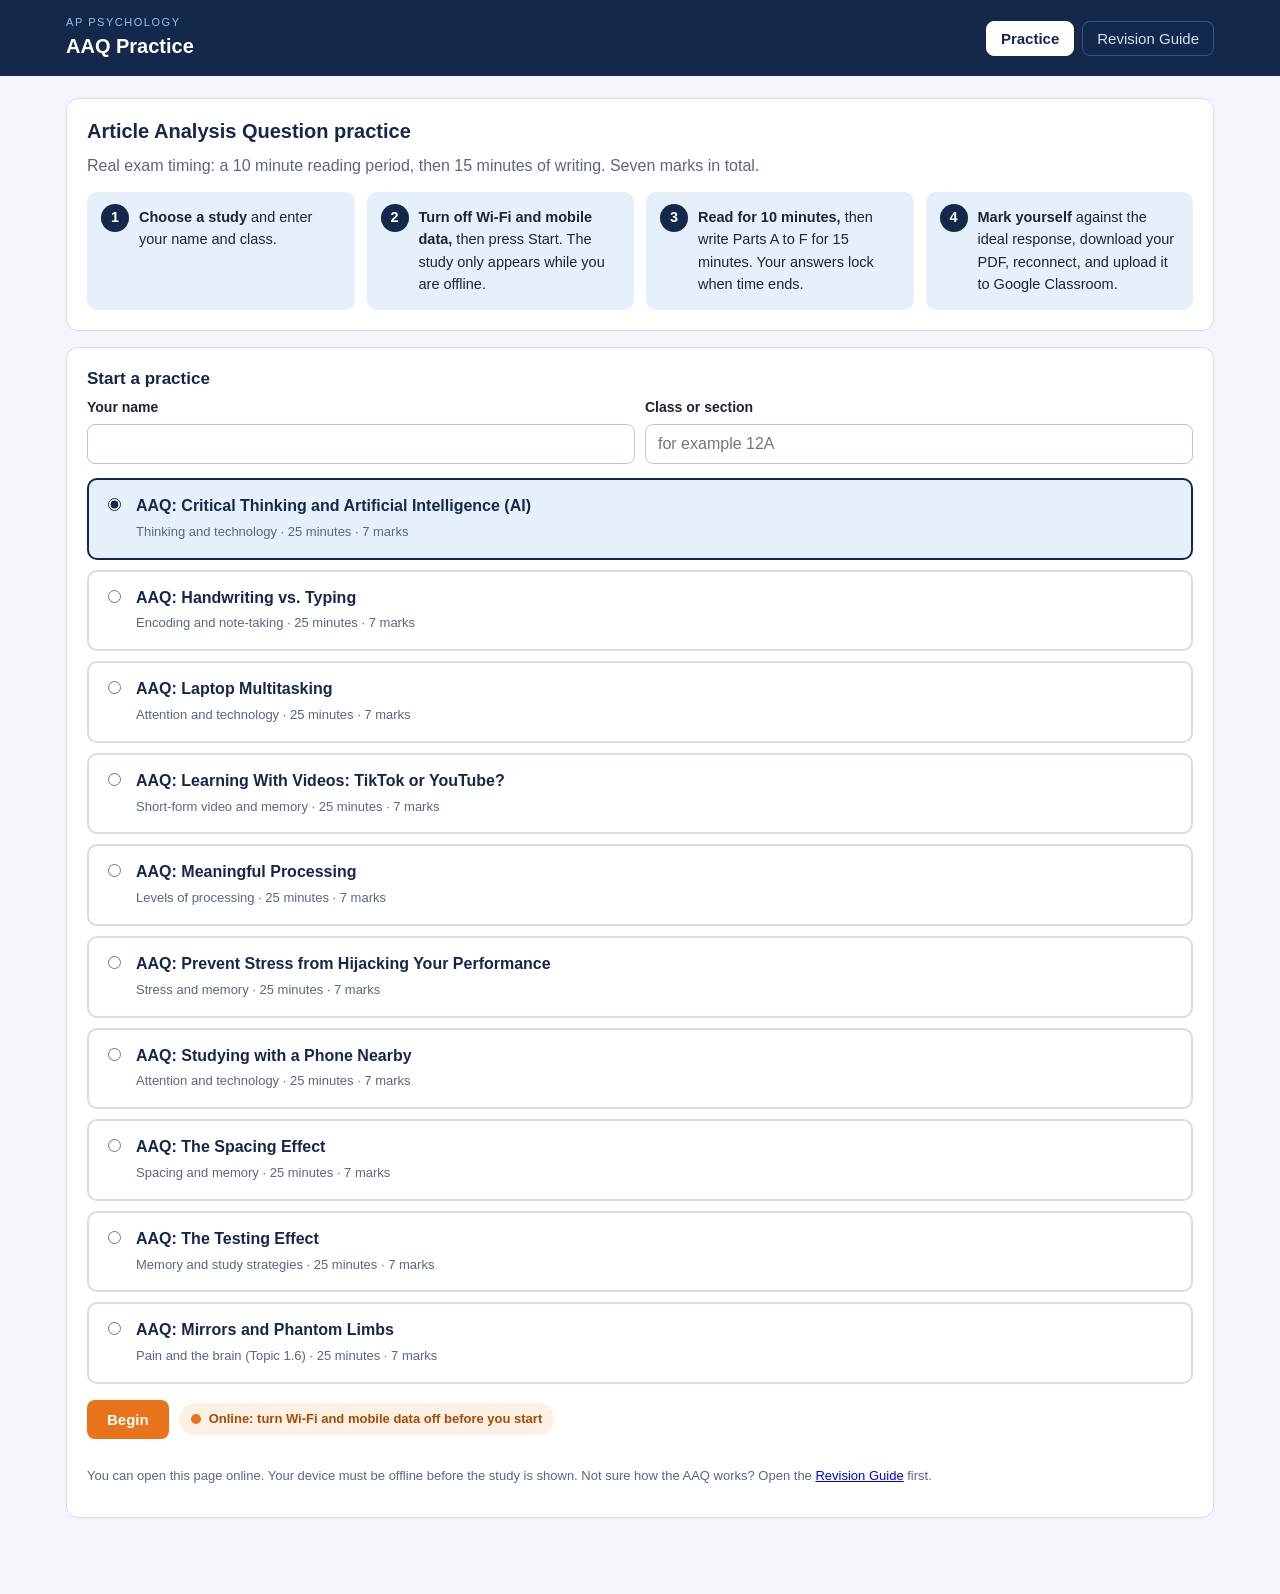
==== aaq_practice.html @ d7c71a3c "Add files via upload" ====
<!DOCTYPE html>
<html lang="en">
<head>
<meta charset="UTF-8">
<meta name="viewport" content="width=device-width, initial-scale=1.0">
<title>AP Psychology AAQ Practice</title>
<!--
  AP Psychology AAQ Practice (single file, works offline).
  Teacher settings are in the CONFIG block at the top of the main script.
  Flow: open online, turn Wi-Fi and mobile data off, press Start, write (10 min reading + 15 min writing),
  answers lock, self-mark against the ideal response, download the PDF, reconnect, upload to Classroom.
-->
<style>
:root{
  --navy:#14284b; --blue:#2e75b6; --blue-soft:#e6f0fa; --orange:#e8731a; --orange-text:#a84a00; --orange-soft:#fdf0e4;
  --ink:#1b2438; --muted:#5a6781; --line:#d5dcea; --bg:#f3f5fa; --card:#ffffff;
  --green:#1f7a45; --green-soft:#e5f5ec; --red:#b3261e; --red-soft:#fbe9e7;
}
*,*::before,*::after{box-sizing:border-box}
html{-webkit-text-size-adjust:100%}
body{margin:0;font-family:Arial,Helvetica,sans-serif;background:var(--bg);color:var(--ink);line-height:1.55;font-size:16px}
h1,h2,h3,h4{line-height:1.25;margin:0 0 .5em;color:var(--navy)}
p{margin:0 0 .8em}
button{font-family:inherit;font-size:15px}
.wrap{max-width:1180px;margin:0 auto;padding:0 16px}

/* header */
.site-head{background:var(--navy);color:#fff}
.site-head .wrap{display:flex;flex-wrap:wrap;align-items:center;justify-content:space-between;gap:10px;padding-top:14px;padding-bottom:14px}
.brand{display:flex;flex-direction:column}
.brand .eyebrow{font-size:11px;letter-spacing:.14em;text-transform:uppercase;color:#9fc0e6}
.brand .name{font-size:20px;font-weight:700}
.nav{display:flex;gap:8px}
.nav button{background:transparent;color:#cfe0f5;border:1px solid #3b5483;border-radius:8px;padding:8px 14px;cursor:pointer}
.nav button.active{background:#fff;color:var(--navy);border-color:#fff;font-weight:700}
.nav button:hover:not(.active){background:#223a66}

main{padding:22px 0 60px}
.screen{display:none}
.screen.active{display:block}
.card{background:var(--card);border:1px solid var(--line);border-radius:12px;padding:20px;margin-bottom:16px}
.card h2{font-size:20px}
.card h3{font-size:17px}
.muted{color:var(--muted)}
.small{font-size:13px}

.btn{display:inline-block;border:0;border-radius:8px;padding:11px 20px;font-weight:700;cursor:pointer;background:var(--navy);color:#fff}
.btn:hover:not(:disabled){background:var(--blue)}
.btn:disabled{opacity:.45;cursor:not-allowed}
.btn.orange{background:var(--orange);color:#fff}
.btn.orange:hover:not(:disabled){background:#c95f0f}
.btn.ghost{background:#fff;color:var(--navy);border:1px solid var(--navy)}
.btn.ghost:hover:not(:disabled){background:var(--blue-soft)}
.row{display:flex;flex-wrap:wrap;gap:10px;align-items:center}
:focus-visible{outline:3px solid var(--orange);outline-offset:2px}

/* home */
.steps{counter-reset:s;list-style:none;margin:0;padding:0;display:grid;grid-template-columns:repeat(auto-fit,minmax(220px,1fr));gap:12px}
.steps li{counter-increment:s;background:var(--blue-soft);border-radius:10px;padding:14px 14px 14px 52px;position:relative;font-size:14.5px}
.steps li::before{content:counter(s);position:absolute;left:14px;top:12px;width:28px;height:28px;border-radius:50%;background:var(--navy);color:#fff;font-weight:700;display:flex;align-items:center;justify-content:center}
.field{display:flex;flex-direction:column;gap:5px;min-width:200px;flex:1}
.field label{font-weight:700;font-size:14px}
.field input{padding:10px 12px;border:1px solid #b9c4da;border-radius:8px;font-size:16px;font-family:inherit}
.study-list{display:grid;gap:10px}
.study-opt{display:flex;gap:12px;align-items:flex-start;border:2px solid var(--line);border-radius:10px;padding:14px;cursor:pointer;background:#fff}
.study-opt:hover{border-color:var(--blue)}
.study-opt input{margin-top:4px;accent-color:var(--navy)}
.study-opt.sel{border-color:var(--navy);background:var(--blue-soft)}
.study-opt .t{font-weight:700;color:var(--navy)}
.pill{display:inline-flex;align-items:center;gap:8px;border-radius:999px;padding:6px 12px;font-size:13px;font-weight:700}
.pill .dot{width:10px;height:10px;border-radius:50%}
.pill.on{background:var(--green-soft);color:var(--green)} .pill.on .dot{background:var(--green)}
.pill.off{background:var(--orange-soft);color:var(--orange-text)} .pill.off .dot{background:var(--orange)}
.notice{border-left:4px solid var(--orange);background:var(--orange-soft);padding:12px 14px;border-radius:8px;margin-bottom:14px;font-size:14.5px}
.notice.blue{border-left-color:var(--blue);background:var(--blue-soft)}
.err{color:var(--red);font-weight:700;min-height:1.4em;margin:8px 0 0;font-size:14px}

/* test */
#testBarHost{position:sticky;top:0;z-index:50}
.testbar{background:var(--navy);color:#fff;box-shadow:0 2px 10px rgba(0,0,0,.25)}
.testbar .wrap{display:flex;flex-wrap:wrap;align-items:center;justify-content:space-between;gap:10px;padding-top:10px;padding-bottom:10px}
.testbar .ttl{font-weight:700;font-size:15px;max-width:46ch}
.phase{font-size:12px;letter-spacing:.1em;text-transform:uppercase;background:#2c4577;border-radius:999px;padding:4px 10px;color:#d8e6f8}
.phase.write{background:var(--orange);color:#fff}
.timer{font-family:"Courier New",monospace;font-size:28px;font-weight:700;letter-spacing:.05em;min-width:5.2ch;text-align:right}
.timer.warn{color:#ffb36b}
.timer.crit{color:#ff8a80}
.tools{display:flex;align-items:center;gap:12px;flex-wrap:wrap}
.notice-bar{background:var(--orange);color:#fff;text-align:center;padding:8px 12px;font-size:14px;font-weight:700;display:none}
.notice-bar.show{display:block}
.test-grid{display:grid;grid-template-columns:1fr;gap:16px;margin-top:16px}
@media(min-width:960px){.test-grid{grid-template-columns:minmax(0,1.05fr) minmax(0,1fr);align-items:start}
 .study-panel{position:sticky;top:78px;max-height:calc(100vh - 96px);overflow:auto}}
.study-panel{user-select:none;-webkit-user-select:none}
.study-panel h2{font-size:21px;margin-bottom:.2em}
.study-panel h3.sec{font-size:13px;letter-spacing:.12em;text-transform:uppercase;color:var(--blue);margin:1.2em 0 .35em;border-bottom:1px solid var(--line);padding-bottom:4px}
.study-panel h4{font-size:15px;margin:.9em 0 .2em}
.study-panel ul{margin:0 0 .8em 1.2em;padding:0}
.study-panel img{max-width:100%;height:auto;border:1px solid var(--line);border-radius:6px;display:block;margin:10px 0}
.study-panel .src{font-size:12.5px;color:var(--muted);border-top:1px solid var(--line);padding-top:8px;margin-top:14px}
.qcard{border:1px solid var(--line);border-radius:10px;padding:14px;margin-bottom:12px;background:#fff}
.qcard .qh{display:flex;justify-content:space-between;gap:8px;font-weight:700;color:var(--navy);margin-bottom:6px}
.qcard .marks{font-size:12px;background:var(--blue-soft);color:var(--navy);border-radius:999px;padding:3px 10px;white-space:nowrap}
.qcard textarea{width:100%;min-height:110px;padding:10px 12px;border:1px solid #b9c4da;border-radius:8px;font-family:inherit;font-size:16px;line-height:1.5;resize:vertical}
.qcard textarea:disabled{background:#eef1f7;color:#7a869e;cursor:not-allowed}
.qcard .wc{font-size:12px;color:var(--muted);text-align:right;margin-top:4px}
.qcard.big textarea{min-height:150px}

/* gate and modal */
.overlay{position:fixed;inset:0;background:rgba(20,40,75,.96);z-index:200;display:none;align-items:center;justify-content:center;padding:20px}
.overlay.show{display:flex}
.overlay .box{background:#fff;border-radius:14px;max-width:520px;width:100%;padding:26px;text-align:left}
.overlay .box h2{font-size:22px}
.overlay ul{margin:0 0 1em 1.2em;padding:0}
.overlay.light{background:rgba(20,40,75,.55)}

/* review */
.score-sticky{position:sticky;top:0;z-index:40;background:var(--navy);color:#fff}
.score-sticky .wrap{display:flex;flex-wrap:wrap;gap:10px;align-items:center;justify-content:space-between;padding-top:10px;padding-bottom:10px}
.score-big{font-size:22px;font-weight:700}
.rcard{background:#fff;border:1px solid var(--line);border-radius:12px;margin-bottom:18px;overflow:hidden}
.rcard .rh{background:var(--blue-soft);padding:12px 16px;display:flex;justify-content:space-between;gap:10px;flex-wrap:wrap}
.rcard .rh strong{color:var(--navy)}
.rcard .rq{padding:12px 16px 0;font-weight:700}
.cols{display:grid;grid-template-columns:1fr;gap:14px;padding:14px 16px}
@media(min-width:860px){.cols{grid-template-columns:1fr 1fr}}
.col{border-radius:10px;padding:12px 14px;font-size:15px}
.col h4{font-size:12px;letter-spacing:.12em;text-transform:uppercase;margin-bottom:6px}
.col.mine{background:#f6f8fc;border:1px solid var(--line)}
.col.mine h4{color:var(--blue)}
.col.ideal{background:var(--green-soft);border:1px solid #bfe3cc}
.col.ideal h4{color:var(--green)}
.col .txt{white-space:pre-wrap;word-wrap:break-word}
.col .empty{color:var(--muted);font-style:italic}
.extra{font-size:13.5px;margin-top:10px;padding-top:8px;border-top:1px dashed #9ccfb0}
.extra b{color:var(--navy)}
.mark-box{border-top:1px solid var(--line);padding:12px 16px;background:#fafbfe}
.mark-box label{display:flex;gap:10px;align-items:flex-start;padding:6px 0;cursor:pointer;font-size:15px}
.mark-box input{margin-top:4px;width:18px;height:18px;accent-color:var(--navy);flex:none}
.partscore{font-weight:700;color:var(--navy)}
.reflect textarea{width:100%;min-height:80px;padding:10px 12px;border:1px solid #b9c4da;border-radius:8px;font-family:inherit;font-size:16px}
.integrity{display:grid;grid-template-columns:repeat(auto-fit,minmax(150px,1fr));gap:8px;margin-top:10px}
.integrity div{background:#f6f8fc;border:1px solid var(--line);border-radius:8px;padding:8px 10px;font-size:13px}
.integrity b{display:block;font-size:18px;color:var(--navy)}

/* guide */
.guide details{background:#fff;border:1px solid var(--line);border-radius:12px;margin-bottom:12px;padding:0}
.guide summary{cursor:pointer;padding:14px 18px;font-weight:700;color:var(--navy);font-size:17px;list-style:none;display:flex;justify-content:space-between;align-items:center}
.guide summary::after{content:"+";font-size:22px;color:var(--blue)}
.guide details[open] summary::after{content:"\2212"}
.guide summary::-webkit-details-marker{display:none}
.guide .body{padding:0 18px 16px}
.guide table{border-collapse:collapse;width:100%;font-size:14.5px;margin:8px 0 14px}
.guide th,.guide td{border:1px solid var(--line);padding:8px 10px;vertical-align:top;text-align:left}
.guide th{background:var(--blue-soft);color:var(--navy)}
.guide .tablewrap{overflow-x:auto}
.model{border-left:4px solid var(--green);background:var(--green-soft);border-radius:0 8px 8px 0;padding:10px 14px;margin:6px 0 4px}
.scorenote{font-size:13.5px;color:var(--muted);margin:0 0 14px;padding-left:14px}
.summary-box{background:#f6f8fc;border:1px solid var(--line);border-radius:10px;padding:12px 14px;margin:8px 0 12px}

/* print */
#printRoot{display:none}
@media print{
  body>*:not(#printRoot){display:none !important}
  #printRoot{display:block;color:#000;background:#fff;font-size:11pt}
  #printRoot h1{font-size:18pt;color:#14284b}
  #printRoot h2{font-size:13pt;margin-top:14pt;color:#14284b;border-bottom:1px solid #999;padding-bottom:2pt}
  #printRoot .resp{white-space:pre-wrap;border-left:3px solid #2e75b6;padding-left:8pt;margin:4pt 0 8pt}
  #printRoot .ideal{white-space:pre-wrap;border-left:3px solid #1f7a45;padding-left:8pt;margin:4pt 0 8pt}
  #printRoot table{border-collapse:collapse;width:100%}
  #printRoot h3.sec{font-size:10pt;letter-spacing:.1em;text-transform:uppercase;color:#2e75b6;margin:10pt 0 3pt;border-bottom:1px solid #ccc;padding-bottom:2pt}
  #printRoot h4{font-size:11pt;margin:8pt 0 2pt}
  #printRoot img{max-width:100%;max-height:100mm;display:block;margin:6pt 0}
  #printRoot .stim ul{margin:0 0 6pt 16pt;padding:0}
  #printRoot .pbb{page-break-before:always}
  #printRoot td{border:1px solid #999;padding:3pt 6pt;font-size:10pt}
  .pb{page-break-inside:avoid}
}
@media(prefers-reduced-motion:reduce){*{transition:none !important;animation:none !important}}
</style>
</head>
<body>

<header class="site-head" id="siteHead">
  <div class="wrap">
    <div class="brand"><span class="eyebrow">AP Psychology</span><span class="name">AAQ Practice</span></div>
    <nav class="nav" id="mainNav" aria-label="Main">
      <button id="navPractice" class="active" type="button">Practice</button>
      <button id="navGuide" type="button">Revision Guide</button>
    </nav>
  </div>
</header>

<!-- ============== HOME ============== -->
<div id="testBarHost" style="display:none"></div>

<main>
<div class="wrap">

<section class="screen active" id="screen-home" aria-labelledby="homeH">
  <div class="card">
    <h2 id="homeH">Article Analysis Question practice</h2>
    <p class="muted">Real exam timing: a 10 minute reading period, then 15 minutes of writing. Seven marks in total.</p>
    <ol class="steps">
      <li><b>Choose a study</b> and enter your name and class.</li>
      <li><b>Turn off Wi-Fi and mobile data,</b> then press Start. The study only appears while you are offline.</li>
      <li><b>Read for 10 minutes,</b> then write Parts A to F for 15 minutes. Your answers lock when time ends.</li>
      <li><b>Mark yourself</b> against the ideal response, download your PDF, reconnect, and upload it to Google Classroom.</li>
    </ol>
  </div>

  <div id="resumeBox"></div>

  <div class="card">
    <h3>Start a practice</h3>
    <div class="row" style="margin-bottom:14px">
      <div class="field"><label for="stName">Your name</label><input id="stName" type="text" autocomplete="off" maxlength="60"></div>
      <div class="field"><label for="stSection">Class or section</label><input id="stSection" type="text" autocomplete="off" maxlength="30" placeholder="for example 12A"></div>
    </div>
    <div class="study-list" id="studyList" role="radiogroup" aria-label="Choose a study"></div>
    <div class="row" style="margin-top:16px">
      <button class="btn orange" id="beginBtn" type="button">Begin</button>
      <span class="pill off" id="connPill" aria-live="polite"><span class="dot"></span><span id="connText">Checking connection</span></span>
    </div>
    <p class="err" id="homeErr" role="alert"></p>
    <p class="small muted">You can open this page online. Your device must be offline before the study is shown. Not sure how the AAQ works? Open the <a href="#" id="homeGuideLink">Revision Guide</a> first.</p>
  </div>
</section>

<!-- ============== TEST ============== -->
<section class="screen" id="screen-test" aria-label="Practice in progress">
  <div class="test-grid">
    <article class="card study-panel" id="studyPanel" aria-label="Research summary"></article>
    <div id="questionPanel" aria-label="Questions"></div>
  </div>
  <div class="row" style="margin:6px 0 30px;justify-content:flex-end" id="testActions"></div>
</section>

<!-- ============== REVIEW ============== -->
<section class="screen" id="screen-review" aria-label="Self-marking">
  <div id="reviewRoot"></div>
</section>

<!-- ============== GUIDE ============== -->
<section class="screen guide" id="screen-guide" aria-labelledby="guideH">
  <div class="card">
    <h2 id="guideH">AAQ Revision Guide</h2>
    <p class="muted">Everything you need before you practise: what the question is, how marks are earned, how to use the reading period, and a worked example. This page works offline and is closed while a practice is running.</p>
  </div>

  <details open>
    <summary>1. What is the AAQ?</summary>
    <div class="body tablewrap">
      <table>
        <tr><th>Feature</th><th>Detail</th></tr>
        <tr><td><b>Full name</b></td><td>Article Analysis Question. Question 1 of the free-response section.</td></tr>
        <tr><td><b>Marks</b></td><td>7 in total.</td></tr>
        <tr><td><b>Time</b></td><td>25 minutes: a 10 minute reading period, then 15 minutes of writing.</td></tr>
        <tr><td><b>Skills tested</b></td><td>Research methods (Science Practice 2), data interpretation (Practice 3) and argumentation (Practice 4).</td></tr>
        <tr><td><b>What you read</b></td><td>One summarised peer-reviewed study of about 300 to 400 words, with an Introduction (context and hypothesis), Participants, Method, and Results and Discussion.</td></tr>
        <tr><td><b>What you write</b></td><td>Six short answers, Parts A to F. This is not an essay. Write clear, evidence-linked sentences for each part.</td></tr>
      </table>
    </div>
  </details>

  <details>
    <summary>2. The six parts and how marks are earned</summary>
    <div class="body tablewrap">
      <table>
        <tr><th style="width:17%">Part</th><th>What it asks</th><th>What earns the mark</th></tr>
        <tr><td><b>A</b> Research method (1)</td><td>Identify the method used.</td><td>Name it clearly (experiment, correlational study, survey, case study, naturalistic observation). A short reason from the study helps.</td></tr>
        <tr><td><b>B</b> Operational definition (1)</td><td>State how a variable was measured in this study.</td><td>A concrete, measurable procedure: a score, a count, a rating, a time. Not a general definition of the concept.</td></tr>
        <tr><td><b>C</b> Basic statistics (1)</td><td>Interpret a statistic from the results.</td><td>Use the actual number (a mean, a difference between means, r, a percentage) and explain what it means for the study's findings.</td></tr>
        <tr><td><b>D</b> Ethics (1)</td><td>Identify an ethical guideline and describe how it was used.</td><td>Name a guideline that the study actually describes (such as informed consent, confidentiality, protection from harm or debriefing) AND describe how the researchers applied it.</td></tr>
        <tr><td><b>E</b> Generalizability (1)</td><td>Explain how far the findings apply to a wider population.</td><td>Make a claim about a population AND support it with evidence about the participants (age, background, setting, how they were recruited). Sample size alone does not earn the mark.</td></tr>
        <tr><td><b>F</b> Support or refute (2)</td><td>Explain how a finding supports or refutes the hypothesis.</td><td>1 mark for using a specific result, or for explaining support without a result. 2 marks for a specific result AND an accurate explanation of how it supports or refutes the hypothesis.</td></tr>
      </table>
    </div>
  </details>

  <details>
    <summary>3. Using the 10 minute reading period</summary>
    <div class="body tablewrap">
      <p>Read the six questions first. Then read the study and mark what is relevant to each part.</p>
      <table>
        <tr><th style="width:24%">Part</th><th>What to look for</th></tr>
        <tr><td><b>A</b> Method</td><td>"Randomly assigned," "manipulated," "experimental and control groups" (experiment). "Measured the relationship between" (correlational). "Studied one individual" (case study). "Observed in a natural setting" (naturalistic observation). "Completed a questionnaire" (survey).</td></tr>
        <tr><td><b>B</b> Operational definition</td><td>Exactly how the variable was measured. Numbers, scales, tasks, instruments. For example: aggression was measured as the number of times participants pressed a button.</td></tr>
        <tr><td><b>C</b> Statistics</td><td>Any numbers in the Results section: means, percentages, correlation coefficients, p-values. Underline them.</td></tr>
        <tr><td><b>D</b> Ethics</td><td>Mentions of consent, debriefing, confidentiality, possible harm or ethics approval.</td></tr>
        <tr><td><b>E</b> Generalizability</td><td>Who the participants are, where they came from, and how they were recruited. Do they represent a narrow group?</td></tr>
        <tr><td><b>F</b> Support or refute</td><td>The hypothesis in the Introduction first. Then the key results. Does the data match the prediction?</td></tr>
      </table>
      <p class="small muted"><b>Suggested pacing for the 15 writing minutes:</b> A 1 minute, B 2, C 2, D 2, E 3, F 4, and 1 minute to check. This is a guide, not a rule.</p>
    </div>
  </details>

  <details>
    <summary>4. Worked example with model answers</summary>
    <div class="body">
      <p class="small muted">This practice study was adapted from classroom revision materials. It is not an official College Board item.</p>
      <h3>Research summary: The effect of background music on concentration during problem-solving</h3>
      <div class="summary-box">
        <p><b>Introduction.</b> Researchers have long been interested in whether the acoustic environment affects cognitive performance. Some studies suggest that background music can improve mood and productivity, while others argue that music, particularly music with lyrics, adds a second auditory stream that competes for attention. Dr. Ava Sharma and Dr. Ben Carter tested whether the type of background music affects concentration during a problem-solving task. They hypothesised that participants listening to instrumental music would show higher concentration than those listening to music with lyrics, and that both music groups would show lower concentration than participants working in silence.</p>
        <p><b>Participants.</b> Sixty undergraduate students (mean age = 20.3 years, SD = 1.4) were recruited through posted flyers on a single university campus. All participants reported normal hearing. Written informed consent was obtained from all participants before any data collection. Participants were randomly assigned to one of three conditions: instrumental music (n = 20), music with lyrics (n = 20), or silence (n = 20).</p>
        <p><b>Method.</b> All participants completed a standardised set of 30 logic puzzles in a laboratory room under one of three sound conditions. Group A (Instrumental) listened to a pre-selected playlist of classical instrumental music at 55 decibels through noise-cancelling headphones. Group B (Lyrics) listened to a pre-selected playlist of popular music with prominent vocals at 55 decibels through the same headphones. Group C (Silence) wore the same headphones with no audio. Concentration was operationally defined as the number of logic puzzles answered correctly within a 20-minute period. All participants were debriefed immediately after the session and told the study's true purpose.</p>
        <p><b>Results and Discussion.</b> The silence group correctly solved the highest number of puzzles (mean = 22.4, SD = 3.1). The instrumental music group performed similarly (mean = 21.8, SD = 3.4). The music-with-lyrics group showed notably lower performance (mean = 15.6, SD = 4.7). A comparison of the three groups revealed a statistically significant difference between conditions (p = 0.003). The researchers concluded that music with lyrics impairs concentration during complex cognitive tasks, while instrumental music does not significantly affect performance relative to silence. These results partially support the researchers' original hypothesis.</p>
      </div>

      <h4>Part A: Research method (1 mark)</h4>
      <div class="model">This study used the experimental research method. I know it is an experiment because the researchers randomly assigned participants to one of three conditions (instrumental music, music with lyrics, or silence) and directly manipulated the type of auditory environment (the independent variable) while measuring puzzle performance (the dependent variable).</div>
      <p class="scorenote">Name the method clearly. A reason from the study shows that you understand why it qualifies. Clues: "randomly assigned," three conditions, and a manipulated environment.</p>

      <h4>Part B: Operational definition (1 mark)</h4>
      <div class="model">In this study, concentration was operationally defined as the number of logic puzzles answered correctly within a 20-minute period. This gives concentration a precise, countable and replicable measurement that can be compared across groups.</div>
      <p class="scorenote">Do not write "the ability to focus." That is a definition of the concept. The operational definition is how this study measured it: puzzles solved correctly in 20 minutes.</p>

      <h4>Part C: Basic statistics (1 mark)</h4>
      <div class="model">The instrumental music group solved an average of 21.8 puzzles correctly, while the music-with-lyrics group solved an average of 15.6 puzzles correctly, a difference of 6.2 puzzles. This indicates that participants who listened to music with lyrics performed substantially worse on the problem-solving task than those who listened to instrumental music. It suggests that lyrics specifically, not music in general, interfere with concentration during complex thinking.</div>
      <p class="scorenote">Use the numbers and explain what the difference means. Listing the means without interpreting them would not earn the mark.</p>

      <h4>Part D: Ethical guideline (1 mark)</h4>
      <div class="model">The researchers applied the ethical guideline of informed consent. According to the summary, written informed consent was obtained from all participants before any data collection began, so participants agreed to take part voluntarily and knew what the study involved. The researchers also applied debriefing: participants were told the study's true purpose immediately after their session.</div>
      <p class="scorenote">Either guideline earns the mark. Name it and connect it to evidence from the summary.</p>

      <h4>Part E: Generalizability (1 mark)</h4>
      <div class="model">The findings have limited generalizability beyond the sample studied. All participants were undergraduate students recruited from a single university campus through posted flyers, which is a convenience sample from a narrow group. This sample does not represent the wider adult population, which varies in age, education and musical background. The findings may not apply to older adults, people outside university, or people with different levels of musical training.</div>
      <p class="scorenote">Make a claim about a population and back it with participant evidence: who they were, where they came from and how they were recruited. Saying only "the sample is small" does not earn the mark.</p>

      <h4>Part F: Support or refute the hypothesis (2 marks)</h4>
      <div class="model">The findings partially support the researchers' hypothesis. The researchers predicted that instrumental music would produce higher concentration than music with lyrics, and that both music groups would show lower concentration than the silence group. The first prediction was clearly supported: the music-with-lyrics group (mean = 15.6) performed much lower than the instrumental music group (mean = 21.8), which suggests that lyrics disrupt concentration. The second prediction was only partly supported: the silence group (mean = 22.4) did outperform the lyrics group, but the difference between silence (22.4) and instrumental music (21.8) was very small. This suggests that instrumental music does not meaningfully reduce concentration compared with silence, which goes against the hypothesis.</div>
      <p class="scorenote">1 mark for a specific result from the study (the actual means). 1 mark for an accurate explanation of why that result supports or challenges the prediction. A result with no explanation, or an explanation with no result, earns 1 mark at most.</p>
    </div>
  </details>

  <details>
    <summary>5. Common AAQ mistakes and what to do instead</summary>
    <div class="body tablewrap">
      <table>
        <tr><th style="width:30%">Mistake</th><th>What to do instead</th></tr>
        <tr><td>Defining a concept instead of operationalising it (Part B)</td><td>Part B asks how the variable was measured in this study. "Concentration is the ability to focus" is a definition. "Concentration was measured as the number of puzzles solved correctly in 20 minutes" is an operational definition.</td></tr>
        <tr><td>Repeating a number without interpreting it (Part C)</td><td>State the number, then say what it means for the study: the direction, the size, and what it suggests about the variables.</td></tr>
        <tr><td>Naming an ethical guideline the study never mentions (Part D)</td><td>Use only the guideline the summary describes, and describe how the researchers applied it.</td></tr>
        <tr><td>Claiming generalizability without participant evidence (Part E)</td><td>"The findings may not generalize" is not enough. Use evidence about the participants, such as age, country, setting, or how they were recruited. Sample size alone does not earn the mark.</td></tr>
        <tr><td>Writing "the results support the hypothesis" with no data (Part F)</td><td>Quote a specific result (a mean, a percentage, an r value) and explain why it supports or refutes the prediction. You need both for 2 marks.</td></tr>
        <tr><td>Claiming cause from a correlation (Parts C and F)</td><td>A correlation coefficient shows a relationship, not cause and effect. Only an experiment can show that one variable causes a change in another.</td></tr>
        <tr><td>Writing bullet points</td><td>Write complete sentences. Sentences show the reasoning that earns the explanation marks.</td></tr>
      </table>
    </div>
  </details>

  <details>
    <summary>6. The Evidence-Based Question (EBQ) at a glance</summary>
    <div class="body tablewrap">
      <p>EBQ practice will be added to this site later. Here is what to expect.</p>
      <table>
        <tr><th>Feature</th><th>Detail</th></tr>
        <tr><td><b>Marks and time</b></td><td>7 marks. 45 minutes: a 15 minute reading period and 30 minutes of writing.</td></tr>
        <tr><td><b>What you read</b></td><td>Three summarised studies on a common topic. You use only two of them.</td></tr>
        <tr><td><b>What you write</b></td><td>Five short answers: Part A (claim), B(i) and B(ii), C(i) and C(ii). Not one long essay.</td></tr>
      </table>
      <table>
        <tr><th style="width:22%">Part</th><th>What earns the marks</th></tr>
        <tr><td><b>A</b> Claim (1)</td><td>One specific, defensible claim that answers the question. It must take a position.</td></tr>
        <tr><td><b>B(i)</b> Evidence (1)</td><td>One specific piece of evidence from one source, cited (for example "Source B").</td></tr>
        <tr><td><b>B(ii)</b> Explanation (2)</td><td>Explain how the evidence supports your claim (1), and apply a named psychological concept from the course (1).</td></tr>
        <tr><td><b>C(i)</b> Evidence (1)</td><td>Specific, cited evidence from a different source than B(i).</td></tr>
        <tr><td><b>C(ii)</b> Explanation (2)</td><td>Explain how the evidence supports your claim (1), and apply a different named psychological concept from the course (1).</td></tr>
      </table>
      <p>Most students lose marks on B(ii) and C(ii) by explaining the evidence in plain language without naming a psychological concept. Always apply a named concept to the specific evidence, and do not write textbook definitions on their own.</p>
    </div>
  </details>
</section>

</div>
</main>


<!-- overlays -->
<div class="overlay" id="gate" role="dialog" aria-modal="true" aria-labelledby="gateTitle">
  <div class="box">
    <h2 id="gateTitle">Go offline to begin</h2>
    <div id="gateBody"></div>
    <div class="row" id="gateActions"></div>
  </div>
</div>
<div class="overlay light" id="modal" role="dialog" aria-modal="true" aria-labelledby="modalTitle">
  <div class="box">
    <h2 id="modalTitle"></h2>
    <p id="modalText"></p>
    <div class="row"><button class="btn ghost" id="modalNo" type="button">Cancel</button><button class="btn orange" id="modalYes" type="button">Confirm</button></div>
  </div>
</div>
<div id="printRoot" aria-hidden="true"></div>

<script>
/* ===================================================================
   SETTINGS (teacher)
   =================================================================== */
const CONFIG = {
  readingMinutes: 10,
  writingMinutes: 15,
  requireOffline: true,        // the study is only shown while the device is offline
  requireFullscreen: true,     // soft: asks for fullscreen and logs exits, never blocks
  allowEarlyStartWriting: true,// lets a student end the reading period early
  secondsPerMinute: 60         // leave at 60 (only changed for testing)
};

const STUDIES = [{"id": "critical-thinking-ai", "title": "Critical Thinking and Artificial Intelligence (AI)", "tag": "Thinking and technology", "source": "Gerlich, M. (2025). AI Tools in Society: Impacts on Cognitive Offloading and the Future of Critical Thinking. Societies, 15(6). https://doi.org/10.3390/soc15010006", "blocks": [{"t": "h2", "text": "Introduction"}, {"t": "p", "text": "Artificial intelligence (AI) tools have become increasingly common in everyday life. People use AI to find information, solve problems, make decisions, and complete tasks. While these tools can make tasks easier and faster, researchers have raised questions about how relying on AI may affect the way people think. One possible concern is cognitive offloading, which occurs when people use external tools to handle mental tasks that they could otherwise complete themselves. For example, a person might use an AI tool to remember information, summarize a complicated topic, or solve a problem rather than working through the task independently."}, {"t": "p", "text": "One cognitive ability that may be affected by cognitive offloading is critical thinking. Critical thinking involves analyzing and evaluating information, considering different possibilities, and using evidence to make reasonable decisions. When people frequently rely on AI to complete these types of tasks, they may have fewer opportunities to practice these skills themselves. Researchers investigated whether the amount of AI tool use was related to cognitive offloading and critical thinking. The study also examined whether cognitive offloading was related to critical thinking."}, {"t": "h2", "text": "Participants"}, {"t": "p", "text": "The study gathered 666 participants from the United Kingdom, who were recruited online through various social media platforms to ensure a broad societal representation. The sample featured a diverse mix of educational backgrounds, ranging from high school graduates to individuals with doctoral degrees, as well as participants from a variety of professional fields."}, {"t": "p", "text": "For analytical purposes, the participants were divided into three specific age brackets: a younger group (17\u201325 years), a middle-aged group (26\u201345 years), and an older group (46 years and older)."}, {"t": "h2", "text": "Method"}, {"t": "p", "text": "When participants were signing up for the study, researchers made sure their names and identities would be kept secure and would not be published, allowing participants to honestly self-report their behaviors without the fear of judgment or exposure."}, {"t": "p", "text": "To begin the investigation, participants were given a structured questionnaire with 23 prompts designed to capture their habits and cognitive abilities. The questionnaire used a 6-point Likert scale to measure:"}, {"t": "li", "text": "How often AI tools were utilized"}, {"t": "li", "text": "How heavily they relied on digital devices for memory and problem-solving (cognitive offloading)"}, {"t": "li", "text": "How they utilized critical thinking skills in everyday scenarios"}, {"t": "p", "text": "After collecting these initial numerical responses, the researchers selected a smaller subset of 50 participants for more detailed, one-on-one conversations. During these discussions, participants elaborated on their daily routines, explaining how AI influenced their problem-solving and decision-making. These conversations were transcribed word-for-word and systematically coded to uncover overarching patterns and themes about cognitive dependence."}, {"t": "h2", "text": "Results and Discussion"}, {"t": "p", "text": "After gathering the survey data, the researchers calculated the relationship between the variables  (represented as r) to determine how the different habits and traits of the participants interacted with one another."}, {"t": "img", "mime": "image/png", "w": 688, "h": 397, "b64": "iVBORw0KGgoAAAANSUhEUgAAArAAAAGNCAMAAADelrJqAAAAYFBMVEX////6+vrz8/Px8fHv7+/q6urm5ubh4eHZ2dnV1dXNzc3ExMS1tbWvr6+lpaWSkpKIiIiAgIBzc3NnZ2dfX19WVlZJSUlBQUE/Pz87OzsyMjIlJSUcHBwODg4DAwMAAADQyVvQAAAx00lEQVR42u3diXajOhIAUIMNmE0Cbez4///yVUmA8ZY46TjPdqrmTE+HAAbpIpWEe7TZUFBQUFBQUFBQUFBQUFBQUFBQvGwcKCiePMgrxcuKhZ/2FBRPHOdgqUQonl0sgaUgsBQUBJaCgsBSEFgKCgJLQUFgKQgsBQWBpaAgsBQEloKCwFJQEFgKAktBQWApKAgsBYGloCCw/2uIYdTn2/I2+bXPT/v028dqffOu+Me/J7A/EjFvx3Fs8l/1ehj1Gc98GD4UK+w/kutl8iNe+y+K5fbTh3yfl+NY3rxCEHv79wT2h7x24HXsit8Tm3bD4Yhzalk/ASumf9bZm+R/AOu8ItgPWlAHllrYBweDiiiT5Be97jO0GZ+1rHeA1bDTYTDx/wP204xlAks57GNDHw7ydz8xaVbVv/yAYFnykQbtWP9D+rkGm6dfA/upV05gfwusWepOu3ZWu9FDI+UwDCJN1Tj23HXmZVlD/sDyvIU6tMdluofOssosq96YPs/zxj0D7FjLLvNoeRzH0ExOvasViH2t2OdA8dDCuVv3i6zC3dkNsHA2OIVO5z0HPX3GspU3w5LxuqvCo92uKYAdew334YClGvbteDzdoD0Znqrn18AKYf+EHftxysRTOFcvRgf2yu/zdsS7bJIkgc8axyohsN+O8nAUqweXpdmSh5Lt+2E8jEMLf9raw4ruOvhhbNv24MRmou8Pk1gYTEHVDwqAS5dtzP13LG2mDO6T5BZYOF8D57Zis9btzs7AMlCc7OMSOMGF4XVn1YAK1f5kK5fdMI/RpqvKsxz2xF0BLPwK78OKhZQa9wWxMdzgATZrgV4PfckvwQq8Wjxn3/WjGzuC18NoS4Ff/T14tWAPEr0eAKxICOy3u0eDRenaslOwUMkFb5EAY1DMNdbnMHZZbsWmBSa/[base64]/PEowi3iftwdKEZi3FJqsDFPuTrfAYMQt2IoRXhXzkfDn2PuzYC6keLNiDcE0vXAV2JSaN47NZgibZJwtIGe/xE0Riiyixj94a7Or3fZ8lfJweaexkKIf9t1G7Hp3Yc7AcGdhtrm6n0fVkjLteOpW2WZrACqzkuBxHxZgDbVWO2JZNRya3wM5jryQxy/872SVYvJj5t3BNJTT+XZGcbgWwZpiPn64KT8pOZgncTYnls4S7QbsvtL6GfQhWTM1tlk0DQXEKdv49gj1ACzsOAJZhZi0I7L9PNGHrlH4HbDrJmMHO5+uUWoBgV/4lsPVi6GRai40WbDZ9okuE4eE4YPO/2pqmrB9OwOJTVF8Hq+bPcqMx1ynEBlNoFX+QEtwLNo6hhIZhdKNBBtc1DhmB/cewHfI3wNra6NMcX12twMbQmsGop0u/[base64]/Faw2DlXFscVyS2cnVFjLF+3NYhjS77gzsXp6+zMRRzAHbmXx/BhYtjyLJ12Ax1cOpy75bvusygcWpgDJJpH0eWs3jWBk3iWrnepet+PWacRxPwMbcTgBrcQIW7rq3n9WXyw2CVzsPXGf7e8CmBkqsgxRo5Ndb4Gm8WGWpUnZ6uIwJ7PfFItjWvuexYlvG3Cse974rca+e3Bfypq/lTd9X4fb9Eortqkof3wLNw7j1K98E5xIG4wScfJMQxzfiuHH6H4YN1vq7WcJ9pyRp8TWRfUcAF42Hu9dU9kyrrQJfKFUDX1/V9CYsxgmt9HhT+wzN93p1g+7FRXXMO/jxiqc3WWL1A4gdO847fu33cdqNY26nqnUaI9hn9fqnvw8LYEe2p8DOZhxlDE8sZlDPfaV/GSx0ok1MWB3Yw5gn2MI++xdl/[base64]/5W30d8Gyfn+2JW3CGz9863TvC3bf3bpX1qV3flRZrn7Q+pbXvufrzz1ciH0TsGG9FIGorspLh0GH51uOSE9+OClou0Bgw4LPTvf6YPf9tBjiude+v/F0Jt3Q3vfcQjEexRbjyK/uFbVDn6x+lodD/p5gcUW0yeswiPuaxLvAlm5Fy3Hgwbu3sM4rLieafQ5Ws6+1sCdgb7awUAunKcHhIN8TbDYe+nh6Roc7y/BusDqwSxi/ew6774fDkAYazGafgYWd2Jc+6RTszb3G8WSvuB/Oc4I3ARu1Uwne7Nqvg83Cz8FCa4BiTfD+YPFZR7HlJ2BzbIrZV8F+ekBgzlr3sL5oft5l0CWmnKAchiIMeTseDl1hiemqatr9fu9GVYmyCyCnzuihwSWD8xVYXEN4bLIzsDtc5TMMVwdPg7Sy07pP3wrsbgJr10juMHefwO4Frutsy0Yv/zcs7imPBBaMTt1IqSjmUsWTjKMJbTmOZTeOKjyOwMqaMdik42Oz07sUdilWdfFcvAtYyAlwKBtWUOgh1wj20KNY3R9wcerUigySsrdrzCO6dHDr2B+wbCewaYNLuo9ddgVsdnow7B+WA558SN8JbGgskrgbcBV6EBtYsHvw2tnxZxYER7BWLORhIya/mNDCzmPXTaWK6AFsCSWF54LNVqzLD6Dwuho3LWKTvrfzEcdivcwk3gUs5gTOXRVCgdpCtSNOW7b93oENd1m5D1MoJOHA9knSHcY2ityvU2gP8qTE7acpAQzqZBaeHGzB4smHNHqjHDbE1nEP7SR0Vfsc89m9A7tLZBzE/QEbzCklgGFaD6UQtdBMBtifdzHsPADcFPcLAiwfFpbhzpaUwJLFWprAYqOMH3EQZ3nZsVjZ4aDeEyzmBDIIOBRzsAsyBxafUQTLomA/FQa0FGgOFcKWPgmDPYhN0yNAC3bpiNygS7qh8+nB0/5l9LrJ7bVZgsPYJVbKwYLF9aNdShDFFqxtU6dBF/wGSoFhEWEGChv3tp0OYEdEXmITHU4GhXNbrsDqaBfBZ8wDqzVYV6xsmf15O7CYEySJGQYo7YBVg3tIXdFiac5gMRE7HM1N5TyBPXZ17Gxayw4Gzg+25f/KY7EbYOP5vg8nYEvs6a+ALacplHK1s2uVc0yDy+g4S3AGtnR5wDykW4GdivWNwWJOwHmP83gB64cTsEthhHs9HD4Aa5ZaOp2HHTSmCBcHh/dN1rxUSqBHC1bOJaF3U0oQCRggXQUrboHd7XKoiHGVjN4PdvfuYPEu29a+2YPGFp7QY0qwAgvk+hiS1/[base64]/hrbJsLGDGI/VWwpwe/KVh0J5Kkh4Y2CPZFOqcEElvYZBp04as/[base64]/crDLtl7a68W3tRwO5t794RCzV3a0aTtqFNtL6fpvEItg967U3L6u1KbvIrr/QbDg9VhS0zuucp68ArHrwp6kzsWavO13CSh+AOzvj5LL4nwccvptLfa239aieE2wF3OTdh59Cf2234eleAuwu2IYVo0uDPHe9V8cULwe2KsDgMKsv+T5p/9NF8Wzgf3mJRNYAktgKQgsgaUgsASWwBJYCgJLYCkILIElsASWgsASWAoCS2Ap3gAsif1bXl+uwg/nYCkonjwILMULg91Q/J04vF6Fn4OlSvxjYl/7kgksgSWwFASWwFIQWAJLYAksBYElsBQElsASWAJLQWAJLAWBJbAElsBSEFgCS0FgCSyBJbAUBJbAUhBYAktgCSwFgSWwfzGEKj3P45wx0YWf7Rz6BHaz8Qyf/uYfSyyb/5K8OIg4vv73T8NnGiO8Z99ke/x7sP9k59QYOG+xnbwiWG5axur+M7FhXfv+yYf9RbCeGXon1q/rucSyonB/Ueq1xSYiXep3m4j7b8ZXlQWb7u4Gm9wFlpsKwXYlHhNozTZeYGrm++xY/E8MNoVrV2J1CVlvY7SGYt0PvYkfCjY2faO2bwo26brk5Kf0zgM9VVVYKNvd3Z91X1Hxto1dWdfQv4daI1v7d/8usP9zSpA2jdZVsxI7gx1AbMwR7PDPYj8Ey40xKn1PsFnXnZRd3HXZnUcq9cWGLBuG4fOyClQbz91Z5nmm79Um6LoOms5PwYbJ/wbWnz43FR23asuz2+p6W9Isgv8OnfEeB3ZbFFmmyg/B+gLC/ipljHH+Ml6b5qx/3jfNfWJFzVZlJCQ81fahDsqybFuFhcGLArZmbjDk+zmAzfOcdWEQ7F1DHuNuORQZy1cPwvQ3ZkQaItg8hwaqTmawMZxUysjuAjFVRFzXWvU2JbAjr1AIBW2d73Yry77nDwTrc+7EitZ+TNq2Zz0Pa/SClHVd8DiwaVkEUAvBbbC+L/QENq0qxpR6EbH50HfnYLt+yO+pobpOVl5bANs0oDBgGsG20DgW3QC0epXZrjqYwdZdF0JHn9qETodeLiVjTTN/[base64]/RQO2oRwTOZSgjAquxJBdNhgRThXgVY83da7TbgC2/fN1isak/[base64]/XPE0u3wUZKc1fKxvNWYGFE4JIW1xfhuLDgUV4UuIPnbV5F7Pm0FgyX7juSTQUAZRMZs51SgpCbtizdmP9DsFucV8FXA4XKscj8uchipd04MNAyvQJ2mhXAlAC6/Wbr130L3o3ZrfOPFVjIOhoYdJXBA6e1cNIYPy+IjznsGmWs1NIwJMPw7wnjbbBMTy+5jInXE4HwM1YYFNT06KQFgI0K+yS9DtjvvzgITGvF+jAOMjZhlJ0EHGYYh+462BLFzoVYNkODRZtKO2D1lyGJMGbvRErvCtjYFjGk0JD/Ng3b+gLAeh5czW4T9VfBNl039jJ85DzsPOgKpuKELH7ddZW9XIr4vpTru2Ch55laoMLwk5nrUHSQLWhT4IVmgvO6iO2McQGxfyGxIvneq9lA9O7VbOjvgUsN/4mxH29z6Gf4NbBM9CY4zqYONpnyoKnmfNUA+sJUlZ268jaXYCFn6DpjVCe2G09qJZjq2hCTxM5oXdXVFbCy5TjXGP8CWE93zI2+zeoNRuRm8ZzX/ge8ftDC7pfbBK/+6ssvIBbBMntdCJbHU0MLEWxeJ7795ZetsGCR+N4AV/toc2MAbGunz13P56bx3QS+QrBTIcZTU+AxjmCP9eszCzZ3D314PMn03aMc3zzaV5+elIIJFU7DGi1E5Z9+IlyDN4E1PH4g2Krypx4ZxYJXdOtP6Tjv5pcG4PXBYCm+FAEMUb3Nrmi/84r0QcEkT/FhuTlN8JOvZj3eddDSV8yzIy8+5dvZPFQdxxHnDgWBfRKwxrDnA4uzEUw/FOwxieTY7TDbos4tbJ4dU0zrlcA+S0ACqhkrjHmiV32pbARck+b+b4D9nSCwPycWcRRP9Wo6xWviN70SWIoXrn0CS0FgCSwFgSWwBJbAUhBYAktBYAksgSWwFASWwFIQWAJLYAksBYElsBQElsAS2JcHS2L/lteXq/DDOVgKiicPAkvxwmCpn6SU4JVSAqpEGnTRLAEFgSWwFASWwBJYAktBYAksBYElsASWwFIQWAJLQWAJLIElsBQElsBSEFgCS2AJLAWBJbAUBJbAElgCS0FgCSwFgSWwvxrhlbUG/OyLBxDYj67fM/MC06uF5ZYiTl4c0LcXlvOZXVhutdZesFqu0ruxBui0RCEEl1L3vZTSz5a10THYrQM2yZbA3gHWM0M/LTh7a/n5F45EpN9butNXlVu6c3cGNrsf7DAM6q3AegyXxzxdsCaSCsJuio2pqoo9GGxs+kZt3xTstxdH9lRVYaFsd2e/mNaHv9nBH/1tEqkVrhrsnYD94IBnTwk8VsFT3HVrsbHsZrCxqQFs17HHguW4tmn6nmAvlp/vujvXRs+UutreJcPhkN0JdpMoNZdm/g5gmang3lmn2crrsCSUdQ9+/Kqvw0eC3UKTkanyQ7C+gHBr9DJcw+xlvDbN/nTLvmnuEyvqVTuBy1XucdnjIMgAbA7R2OcYV01WmW13Oef5bbBDoWu3MqtLKXhRGLdEq12c2yvZPPwKhVCN1m61ZVaWfc+fBaxnvVqxy3Lu8nh5u7bFdm/fdQ8Fm5ZFELjl0W+A9X2hJ7ApZChMqRcRmw99dw6264d7lpuGojj2LEU3INg9FE84gVUDit3rGsHutwGC7VV+C+ww1LoeqmXVejgjeO3ROhwQ+FIWnufWle8gQWuaBsVCB1yW41hETwI2gkudMqt5PffQmPAI1iZc+2mvR4EtS+g0S9tM3AAbBMa4So54xcKQKRG/hNdxHPqLGMbxDrFB10VrsDkuaA3F4/uFwLWAcygXz9NWJz4TUEUhr9RtsMVmqxtcw30Gm28iwG4PkAK8Tm1t2PfN1isak/g7BeOXpCyepoVNpnsLj4WT2NWi544IxO72VZVtHgg2kDL3UmZL9iZY3Wm3tep4GPJBZX8LrMtAXfFMgy4olyiaeu6psZFVBeBu5LCYfB2Pd2eMrNCmb6zXCWzTbF07vIMuFp4DxvNnAZtVlT8Vztz9ZGYwEhImgb/AtemHpso3jwSbmU7meddj/dzMYQPWstzDYjxACxvyLNi8hNih786606i9LyXYNk1yPjFwDjaZPWIdMil7C+42WH8NNjsK7TtZbJYf3fEW7NTCPgtYfwYLT9IR7AHBdh2KBbDjMAz8oWCV1pCSsR7nIq6A9bTG7t9nRcu9aAIbvoZXO+g6B3vnoMvThn0BbMTlP4BtpPSugW3apiwlD/5/sHB3Mkivg8VbLDtMGqNCFlK6seSjwEbKjl2hLI3nrcBCbuLSFa3dRGTaFjzKiwJ38LyXndZq2ztLk00F8AHYOJ73SXSvvfCbYCGHlbaJPQMbBLyBQVf5syOYfwAbp3MO27bRAtZ4biRURJHscNb5JzLG22DZNNfiGxP7K7DwM1YGDAKn1CCFcXAUFV3xUmC//+IgMK3V6Ieb8AQsK2x92NkTY2sQmtqmYV4ovws2CGSVXwHbdN3Yy/AJwLpZgNgm1XBbbbu7BMugl3Fjr2Om9ONgPXA6tSKGr8FuQtHhWzhTYPFlgvO6gD3Tpikg9i8kViTfezUbiN69mg1PwaZ8qBLomTC3T01T14oniTZasKquvgfW9+OqSoILsLLlOIkYPwnYeaJ1w1u59NDTtJZS7FfAbvZLaYBXf/XlFxCLYJktfQTL46mhhQg2rxPf/vLLVliwSHzq4lzxpKrCbZY+dJIA1ve3QggmbYZ38uWrJdVbHZ8dN4TLAXGOpb86Ptt4E1jD4ycBuymrCsTyTqLbJLO5ft/CXaleRVtW2f43rwx/HFiK5w0mOcBg6l+nCX6uwreiqoxpGvt+oO/xQdrr1tS61nt4HnnXVfj1F+4T2L8JViBY/TxgQayCwY0bBySul8C301rbF4o+R8+G/ft3IwjsK0YqG8FYof+1waJ/cUDxS2IhMWb8nztYAkvxurVPYCkILIGlILAElsASWAoCS2ApCCyBJbAEloLAElgKAktgCSyBpSCwBJaCwBJYAktgKQjsb4IlsX/L68tV+OEcLAXFkweBpXhhsNRPUkrwSikBVSINumiWgILAElgKAktgCSyBpSCwBJaCwBJYAktgKQgsgaUgsASWwBJYCgJLYCkILIElsASWgsASWAoCS2AJLIGlILBvDDbmIgmCQAjO58UVP4jsdXmEV5Yk8LMvHkBgP7j+vcIV5Iq7TsRu/P1abAul1LxGTsx7kcRxaQDs8KlYt1Ag+5kn5bsLy/nMLiy3WmsvWK207N1YA/S4EiKXUve9lNLPlrXRr5TbaunE45qNBPb29aeqtWDTu8Emd4ENih7BtsauMsULnmyCrBTZJuPFL4JNRPq9pTt9VbmlO3dnYLP7wQ7DoN4KrMfQynpdG97bGG2pFAP+PXso2NQMtgTT+wnctZRoIDqBK9LmdmFyIJhYtngz2Z1gf8TrdxdH9lRVoZ/t7mvXtl5rNpFa4fKr3kd3fLI47ZOD9VgFT3HXrcQ6sMM44Aq6w+PB+qb9YkPmV9BsfL4bN8KtoJy3Jt5k0NYkG344HLI7wLIfA3ux/HzX3XnmTKmr7V0y2Hu4z99qceT8HcAyU8G9s06fmYn7vgvwWe6TB1zyyQ+xMasmJIX2XglbUYyVZd/[base64]/Ma33WE6gz2IIgXgeOVSpn4oJaiTPFjajdmu1ll2CdYvKoW9C4j19wi2LiP02jS1qodhXqK96Aao2B5RBEwj2Dbz7r3tfOi7c7BdP9yzdKtf18fCh4tAsPu6DsMJrBpQ7F7XCHa/DRBsr/JbYIeh1vVQ8c3lbWFJ+VIWnueWn18V91IJTwI2mioVMqvT9dwjpWJ7a/LhLex6AJQUHTzncVuXu52q2CYpCyjhsO+bLUDCFtMWdqqwYrK8KLZbraEwwWoQKFNGYSrU1BzEx3pTKtvtoE9MNnkh8nhKCYqqitxK5iDWwxXuy8wur8psLrQCm28iUIGJQplsWH1/C5uP49BfxDCOd4gNui5ag4VDfEAc+j7cA1xXrlTiedreJT4TUIEhr9RtsMVmq5vKv7wtOEAK8Dq1tcfi9leV8Bxgk+newnXhWEWdwlak0IOUfP9rYAvFJmth2LZQBQw7ubBptkvDgH9MteDYQZ/u5ZoHgekMgB3mBvsU7NxbFPOgCyvf3jNX0+dnsuT4I9ucfJhL/iKsSsbgd8EXMr6fA+syUAS7DLoAbBRNPffUqciqAnA3clgcvx2PX91W2PSN9TqBXYp7tztWwnOAzarKnwrnpCUNpsnLXaGllFp6DwSbr1ICqIPpcsJweriPfdx1sDE0sVBtcZCYTodhmM7tH5T71Gt4WicXYMO5Xl1Ksi+kPODs7HQJa7BLnje3sPcPUTAlOOtOo/a+lGDbNMn5xMA52GQ1XxIwKXsL7jZYfw02OwrtO1lslh+X4l66uWcB689g4Uk6Actq4+4ZpPp53/+72NtgIW3dXYINgqZtytJmpB+CBY2MQSLrJU2PYMPwosIDO/f+AdjthuGD+TlY00EOW3+l+mDQdQ72zkGXpw37AtiIy38A20jpXQN7rIT/GyzcnQzSG2DhvlaVAmLb+HFgt027VGCp8mniIAh4A/l+GWw+AbthMHbASQ5oZkPsypbKEk05PX52SHkGdrdbUgIeM23yTXawKcZlSrDULDdtWbKvNTcX01pte+e0FtyY/wnYOJ73SXSvvfCbYCGHlbaJPQO7roSnABuncw7btut2IKvr9Qzgefv7wy8OWONmJuONl8kmt14hJW26buxleA1sZIxaKiGCxE0G2CI1cusGHxMNMVixbNDJ5gIsFEHb2UFXEcdgA8BWuDUzbtDVXgU7jEP3xf7x2y8OAtNajX64CU/[base64]/rqokuAB7rITnGHQBRfu881ZuTibvT/Ku+CIP+1mwmMYiWHxWcIJc4Xu3qawMj5dvE2XLH1togzfLN6rkdPGRA7ua8kSvSk4XnxxP4v4MJYB1o8uUA1g3re4L1aosy04/Ea4BW1gDYNv2i2K//eWXrbBgk+Ot+raxS1WVzDcEnSSA9f2tEIJJm+GdfPlqfj6y1fEntzX/Eef4XmJ1fLbx1pXwHG+6yqpK3Vwk3tsMoC/nu8TWCp49sXko2KsZnORwTUz98wj15wIGb7m32RXto99kPk38VCX8HNitqKqpW9zs+94+SLGU0wOVZdACGfDq/R9gBZaVfiawxrC/BvZnKuEHv621FUu3uLSw5dIBWLCG/bvXr4NNZSMYK06+SPY/hy+MhksyJv4jXn+sEv7EvzhIISdjnD9TY+bjJRXFn/H6Y5VA/0SG4nVrn8BSEFgCS0FgCSyBJbAUBJbAUhBYAktgCSwFgSWwFASWwBJYAktBYAksBYElsASWwFIQ2N8ES2L/lteXq/DDOVgKiicPAkvxwmCpn6SU4JVSAqpEGnTRLAEFgSWwFASWwBJYAktBYAksBYElsASWwFIQWAJLQWAJLIElsBQElsBSEFgCS2AJLAWBJbAUBJbAElgCS0FgCSwFgf0iWD/8Hy7wf/nQ5wihSs/zOGdMdJ+WQugTWKXtyrcLHbu+5H3hfbpw650rEX/lQ78a314J0Wd2JcS7LixZrQ4c7D/ZOTUGzltsJ68IlpuWsbr/TKxd3PPkw/4eWKWHb4DN7gM7rUf7f4JNRPq9tWZ9Vbm1Znd3g03uAstNhWC70i4mrTXbeIGpme+zT0vhfwfrMQWXvl6Iyee41Fxpt3h52w+D2D4WrJLJl+1MqwV/7vp/B/vt1bw9VVVY8tvd3Z9l10v+NHjbxu6WcUnHUGtka//u3wX2/0wJPFbBU9x1R7F+WgHYvkexXq4R7E+I/RDsqdf0DjvJcDhkLwE267qTLCDuujuzlEypL5Z7BnX1udhAtfF8z5nnQV2rTdB1HTSdn5ZCmPzPYJmpoPhYB73Cck3QAvhmqFObRPkbT48V/yWwkdaNqvsaMnt/tYJ3KGUr8RoSzrlSULAZgM0hGnvoVsh5/dFQCNVo7V+C9YUoyxI7y9xbTh3CJiGCx4HNmuasf943zX1iRX2slPUtBnDNbavwcnlRwFZXRlAqOYCFQmFdGAR715DHuFvOIPLVg7DUvkhDBJvnfd/XyQw2hpNKtwg6HjkVYVzXWvU2JXCLfq+KmrGy7Hv+cLCe9WrFnq4nO69Lb3fSWv1OShCVLYBt+j7EovNnb2HZItjY3yFYHIXMYNWAYreildMKz2HXwwmaZhG7gPULBGvEfptqe7NSpj48CQBW8sB/ENh86LtzsF0/5Pe1+cnK63KLAdMItoXGsegGoNWrzHbVwQy27roQOnqswBgKy8ulZKxp5g8txAwrgUfgClj0aqDEQWyEYNu6sKdqZrA2kV0XNfTTZTmORfRosBHc5pRZBadg6/r3wNpBF1ZOWbURVNQ5WKgeLEa8LA/XltZQsoXIoZpyaJ09T7UtpHmyl1EY9n2z9YrGJOdgi0rEYVzWYrvVOrKtdhAoU0ZhKhR/ENh8HIf+IoZxvEMs9NLRMZ1dbjFgRZlsWI0tLIDNN5Gp1TQYCpTKk42fw72EwBrvWudBUsgcfm7mYa0QcwuP/bufwkGbEI7JXEoQRmUHhwatbcQi7GaxLjzd1rtNuAK7FLW/UxXbJGXx+BZ2zkjCVeFYr9oce1XfGP4rYP2qiqZ0cgV2tzta8jysA50tgy4AG4ZK2WGJlFkYNs32ZEg2g/[base64]/[base64]/BLsVEPhqoFA53po/D6tjpd04MNAyvQJ2mhXAlAC6/WYLg4oWvBuzW+cfK7CQdTQw6CqDzaPBxumcw7btaTsQyr5xTIu2ijYPBjvNEviihuZoi7MEnmdqHWBtQ+HJzg26shL29HiHYFmBY2OsId83tmWWHYyiroCVtvi3ZYNDrY1VGcmqwiGIpxtpX/Y8EOz3XxwEprVifRgHrW6Rm2EcuutgSxQ730vZDA12/qk0uLe/DEqEMXsnUnpXwMYFFjpkiZD/Ng3b+gLAQoW0IDbqr4Jtum7sZfjwedhdbLNlKEY7CD1rGOxviq79Ca93vJpFk6JptNL2hTYzg9HGgt3L1rRSxFumWs6FBZvyoUo2kW1S9lCWNfwnXl7ErMC2I57c97elFjhHY0tV9p10cnHGh2WB/9BXs8n3Xs0GonevZkN/dYtct3le2BH5BVgmehMcZ1MHHduXQzBq5qsG0BemquzUlbe5BAs5Q9cZozqx3XhSK8GUbTBSGKFqXdXVFbCy5YwpFT980DVPt/JWbq6C5V33I17v+PKLLWMEq+yc+IZpozm344O9QbC4DTZwN8hNVYVVn0y/r42J3fz58X3DJNaC9TzoIpkdYbsOZkooHdjNQ7+t9e0vv2yFBZuc3CI3BsC2LV9u003juwl8hWCne4ldkYBYjmCPb6h8ZsFOL1DC40mmUsjhl8q+3vSkFEy4CsFvzAhR+aefCNfgTWANjx/+pgsS1BRZYjKzSdxLBJs7ti0C4ZeD3AeApfhCBFoDtF3RfucV6YOCSZ7iw3JzmuDnKnwr8FlzI6x938fY12ptTNUKH7cMo505zAjs04A1hj0fWJyNYPoXwIJYNb+jnlrYFMEa922YeBgI7HMFJKCasWLKgJ4jUtlAulWcfOnvUWB/Kwjsz4lFHEX8TNeU4jXxm14JLMUL1z6BpSCwBJaCwBJYAktgKQgsgaUgsASWwBJYCgJLYCkILIElsASWgsASWAoCS2AJ7MuDJbF/y+vLVfjhHCwFxZMHgaV4YbDUT1JK8EopAVUiDbpoloCCwBJYCgJLYAksgaUgsASWgsASWAJLYCkILIGlILAElsASWAoCS2ApCCyBJbAEloLAElgKAktgCSyBpSCwBJaCwH4R7AOXzHqyDyWwLwnWLSx3XKjvC4sSep+ug3nnAjgPXAnx+wvL4drKwcV9LI9WQmD/F7DT0p1fBJvdB3ZeHPl/BJuI9HtLd6LXwQRn97FcabKsyv2XwHpMaX2ywJLPceWu40KPfv0TS5jdszjyV+wcV5N9drDfXhwZQpphWoOewM5eq0rrrjuK9dMKwPb9LNZX4/[base64]/Q7CQwYQzWDWg2K1o5bRgbtj1cIKmWcQuFe0XWKFG7LeptjcrZerDkwBgJX/[base64]/[base64]/kPBTrMEvqihOdriLIHnmVoHWNtQT7Jzg66shD093iFYVmA1IljfN7Zllh2Moq6Albamt2Vj54dCN5qpKnyz5ulGItjggWC//eJgZ6fbUKySJ2AzZWdyi65wdeZBbxEE6/t725RgB4+7myWw4+yzhiEI2nYE18Mw1MHDB10STYqm0Ur3XYit4GC0sWD3sjWtFPGWqZZzYcGmfKiSTWRb571pTQ3/gZbsEqy9Ben721ILnLK0NSr7Tk7jcAnbssB/[base64]/bYWBYF98ksmsASWwFIQWAJLQWAJLIElsBQElsBSEFgCS2AJLAWBJbAUBJbAElgCS0FgCSwFgSWwBJbAUhBYAktBYC/Akti/5fXlKvxwDpaC4sljQ2IpXtQrBQUFBQUFBQUFBQUFBQUFBQUFBQXFg+I/XrnTCr/rBb0AAAAASUVORK5CYII="}, {"t": "p", "text": "The qualitative follow-up interviews provided real-world context to these numbers. Younger participants expressed a high dependence on AI for routine and complex tasks, openly admitting they felt they were losing their ability to think deeply. However, older participants preferred traditional, independent problem-solving to keep their cognitive skills sharp. Participants across all age groups expressed concerns that AI reliance was diminishing their ability to think critically and solve problems independently, with younger participants particularly concerned that easy access to AI reduced their inclination to engage in deep thinking."}], "questions": [{"part": "A", "marks": 1, "text": "Identify the research method used in the study."}, {"part": "B", "marks": 1, "text": "State the operational definition of cognitive offloading."}, {"part": "C", "marks": 1, "text": "Describe the implications of the relationship (r) between AI use and cognitive offloading."}, {"part": "D", "marks": 1, "text": "Identify at least one ethical guideline applied by the researchers. Describe how this guideline was utilized by the researcher."}, {"part": "E", "marks": 1, "text": "Explain the extent to which the research findings may or may not be generalizable using specific and relevant evidence from the study."}, {"part": "F", "marks": 2, "text": "Explain how at least one of the research findings supports or refutes the hypothesis that a relationship exists between AI use and critical thinking."}], "idealB64": "[base64]"}, {"id": "handwriting-typing", "title": "Handwriting vs. Typing", "tag": "Encoding and note-taking", "source": "Frangou, S.-M., Wikgren, J., Sintonen, S., Kairaluoma, L., & Vasari, P. (2019). The effect of writing modality on recollection in children and adolescents. Research in Learning Technology, 27, Article 2239. https://doi.org/10.25304/rlt.v27.2239", "blocks": [{"t": "h2", "text": "Introduction"}, {"t": "p", "text": "As computers and touchscreen devices become more common in schools, it is important to understand how different writing methods influence memory."}, {"t": "p", "text": "Researchers wanted to determine whether recording information by hand, on a laptop, or on a touchscreen device affected how well students remembered that information later. The researchers predicted that the writing method might act as an encoding process, affecting how strongly information is stored in memory."}, {"t": "h2", "text": "Participants"}, {"t": "p", "text": "The study included two groups of Finnish students:"}, {"t": "li", "text": "The first group consisted of 63 children, aged 10\u201311 (37 girls and 26 boys) recruited from a single school."}, {"t": "li", "text": "The second group included 43 adolescents, aged 16 (22 girls and 21 boys), recruited from a single school."}, {"t": "p", "text": "All participants were fluent Finnish speakers and had previous experience using keyboards and touchscreen devices. The study was approved by the University of Lapland Research Ethics Committee and the local school board, and permission was obtained from participants and their guardians before the data collection process began."}, {"t": "h2", "text": "Method"}, {"t": "p", "text": "The researchers used three conditions:"}, {"t": "li", "text": "Handwriting with pen and paper"}, {"t": "li", "text": "Typing on a laptop keyboard"}, {"t": "li", "text": "Typing on a touchscreen device (iPad for children, mobile phone for adolescents)"}, {"t": "p", "text": "Participants listened to short stories and took notes by writing each story using one of the three methods. The order of the stories and writing methods was randomized so that no condition had an advantage."}, {"t": "p", "text": "To measure the participants\u2019 memory, they were asked to recall as many details as possible from each story one week later. Researchers used a scoring guide that listed the important details contained in each story (such as people, places, actions, and events). Participants received one point for every correct detail they remembered. The total number of details recalled served as their memory performance score."}, {"t": "h2", "text": "Results and Discussion"}, {"t": "p", "text": "Figure 1 shows the results from the 10- and 11-year-old students. Graph A shows the mean time students spent writing in each condition. Findings suggest that handwriting took longer than typing on a laptop or touchscreen device. When it came to memory, students recalled more story details after handwriting than after typing on a laptop or touchscreen device (Graph B)."}, {"t": "img", "mime": "image/png", "w": 800, "h": 433, "b64": "iVBORw0KGgoAAAANSUhEUgAAAyAAAAGxCAMAAACtCyKVAAAAYFBMVEX///////j3/////v7+/v7+/f78/v/9/f37+vjw8vLY1tS+xMq8vb/Cu7e7vL66u726ur25ury5uby4ubu1t7qgm5lnbnhMS08zN0BJLjksLkwsLjUsLjQmLkEqKDEZGyaau5hdAABdCElEQVR42u1diULiSBCNEk3SaXP2kRkc+P+/[base64]/ZeToyrq1dhIufH710m9pXbe3fvMjOFtFzfYERdGVvX9WsaIq/KIAApqgw3aQNaw2ZWxe3W3b4ESKG2VZVVNLH8ri6qGA6WgA8h+GQEfGnJb2XJp+0UXXbz8lkFSJY/ACSX8yBiE1qWOVubu912F65ftYe9D9HnuJm8ACQ/AkiQV00+rd9XHJBb8+uPN3Efq5dWVgGA5OKh4GYGiL3fbfePFleSf6vu/Z/463f9xuqbOEFNFFMMWyfK5gCJojKV2yWD64sAiX/qzMiqvwCIeH6qQY5NrFIWO+7qLLkhi6h7OU9wxfMXp6qsTVlPsZIbcx/8NpTwQx7/rkkA+TpAXOV3ocpfaJBSDFpT5vPN48kICSDLnKzsbhdxrq43LxBS+ihS40bs5cpP9Egens2HBJAvA2QX4+7PSx+kyPy03Ylz4iIt2OJhsRNAllEgxVWQy/[base64]/aFuS5RaJ7vqjmY0EkKWkrKrrbJPlVVXdZgkgb0meP9g8xVuXafHx6/eqorxVBpcAcrTk+TuFzcWaV+QnASTP3ohUnKhKsgSQ/13y5YF6wGsCyDsX6CyIw5rXV6own6gFeeaDJ4C8attQZJWMLV/HUG2SBlnFZsZqQVYMZpkPr1+nZfB/7wr+aQBBsV/UJXdF5pCfzl/[base64]/VRNLTpoPtU8+yHdeXG47oRspPgKkdLF2Bw3i5UH5LQFkHQAZp3uEHO/v5YTUTrY3xK+C9ab0JiuckTMWamsSQL7v4jJxoogiyYyTf1TcY20yV2flaLBT1bZOAFmFlDVoemprl6Jx+YGlJqZWqY6uuKfb1upB/jOreVEgJ/9y8UnKnNnC+be/WTn3s6t5sbJ5iTwhFnk+AdlfXvIEkM9sZ8UsS21bPxAghyW/OV8zMfWDJIAkSQBJAEmSAJIAkiQBJAEkSQJIAkiSBJAEkCQ/ByCfbD9NAEmyEiGjxHyTz/8nDZIAkuSfahDtzi/TiiaAnJtUzvu6zKpab+Q38xcA4vf73X7v0ulPADkz+yr3IcRtncnNdvJFmMLRYMnvA4jD4YNJpz8B5NwgYqrM7tl+7XfBbn1W7/z3a5AiG+/PyZnJ33faEkAuY8k/8qmK2oVIq8rvvL9/nFGo13X7TQApBCApipUA8iFU5P8LmX/ohRuxsAQg4n7EyTwd4omW7PBNAMnd2gHCmb4Qg5gCanpZ2Fv7Erfo5wHBABiO/[base64]/B5eGdiXKRTMcfpv45GmQfTF0bsJrIGfF1JbuDmFtyV+ACDVLiZFZVwNlKAPkWgGwjGm7BaVkIQEzlXRObzMZgw0iA+NDLfuT/1pJ/4LrIa0y3LcowxWmKppLbx3HqhQD7JwFENGZNp8uEqiirPA8eJIuiUDZ1KGsxjb0H40mRAPJdALGts54mlmxGZYWEgACkBjoM/5f1pn2br/Q7dD8KIONYB/VBSnpnIdAHkfNkg+haa/nA+n2Q/BxK3xQgsuQEiEFwJKvMjAdxSWTVXYQaFx9kYYDkT+7lPxcg0CAKkCqvnNhWwEORC15qAKTtewPEpCjW9wFkGO0BIHnpxCEhQIoqQn24YETAmZUnDbIGH8SKD4IvLHDIxmgK2b287F4WJ62Yw1dnoEHENK6qsjwHgPTO9QqQaPiPJpbBGRCA1GGOYiUTawVRrD1p/iZokCq4ykSxt6DefQ1ed9CNe+PEOo71uqNYIGTDF/GrB0i/3ZE4DgApg3jjgUq7xo2DGyJae/QtBlCYLAFkYYDUM81fxBQE4wUJ3oKMX5SK3WQVKzkdWOWavxRz/E6ATLvdGQDEhKjiC1lha+RfXclPI4teyE2ZlaLTS8xnqxJAFv+u87y8N4vy/7aS/04fpIxTleoeE0D+nkJh55jOJ9Z4UJ4dpqD+LX/xG32QAnVD+foB8oSrb15bvf9vljwB5JOgWDQ6+n0AyVlYlzRIAshFSQJIAkiSBJAEkASQBJAEkASQBJAkCSAJIEkSQBJAkiSAJIAkSQBJAEkASQBJAEkASQBJAEkASQA5H8n/Ae/[base64]/UKALKV7UwAgrOUk0rDBzOF3ERThjoLsRQ7oAwuC/5UrQ+AVJOXC/lA2FEZY+LPA4gsOQBS0sQysc5dADm0rPfGj1kIVRZdAf6+sMqv8ymAgG44viUh7qb4tvjleV2OAJLXYFaMTsAAJposOALEieMo96BLTvqwueyXggszyQGDAgScETFupx8LENmF6gLElcFVwRZ58EUQDeIzQUcpD4yxWOoKOcQac97cPIk8fgYgMB32YqS8Idtp++Zzu/0KTmcZFCA1NUgFXvc6VgIQOW+yiQlAfC6I2QRfnapBCuCiEIAURwAR/+f+RwKEPgiI44qsDQb0txZQKUSDYCeSZfehlJ8LfZ1ivriLJ799FSAG0bpXRXzQtxz0Il/D6SzjnliFiQXCslws35CpBqmpQeQ8+lE2/+hPi2XlMLEK0uiLiXWIUPxIJ/0wcKLUheaSY//JQpP7Bhokw4YURKEsZmKI8VvqLfYy+a04QYN8kd9rFQCZ7UPVIODfD7Khiw9S+1CJlidAYGz51ttTZujkmWljdEbAUWPeRPGw2D8MIEU2D9CRhc0FBXWZ+10rnx2BkWp29jIYW/[base64]/bpktfB5AsBhKclc1uXVaWdbObuHYyKo6frnwOQ48Ig1D3wRAlAeAJzrX8oCvDH+u8Juj1z+H6iBjnKEhfIyaJgAU46ChWLmww5oqLgkKeF4pyYfREnzidxkzhF93XxOOW2kH3O/1gNkpW6yZfPrz0Sx+YnQzFPxYovP3jJKYUvFvdtPti/D5DKC0K8nCk3jZmXMyQAmasrMcRz/3MBskBQJ/WDrFIMmI5Fg9gM/kcVH4Z4+hDiDwbI61XYf61y7BsBkv8PN2+aWP/xrcaZsp5iVZRuagu7DcWRk44KkaRBzk+DZKpBknwDQMqwnaapzur77XYXjfx2fzQxMc+aBJC1AsS4t8VPkx/ffjqB5xMIcd7BGcWMY7kz4kf+6DMNCSDrBEihaeivSSzTpf95a/sV4/QnJQrPDiBx8l+UuEsA+Tg2UCQFZSHCFqGTihUTQP4hQOJX3ynsUoDreyQBZNUapCq/[base64]/DSB5kec3+dngo8CAxL3P3C74bTACFkwHnz9/UV78AJ0EkKRB3v/2mHIrAAmxkn9h8j9sym0CyL8GSDlPoz8XFYIhnrEqY8gLN8Xt45RbztbxIQEkAeRbAeJjCLDm1xYVyw/ywgcRgLSCijIfAZBc7m4O63L5U27/KkDmxf5gMf1PAch+t9vvunUBJD+K3b4MaBu5PkWLZH4KW0y5/Ulz0pMG+ccAyUsTd2szsfIH04+f7Mn0elNlQEeYTBmi+Ol5s/VHL7UJICdcCqYsikJu8gSQo6OF9U2AK43DzPMo5p8fzbENIKgIcWqzWp7cesFJnI6m3JZ5CvN+XUQXo0KjCqFIAHlytGpVITHmOrY7+BOw/qboj6cAV04rmY33dYnfXHV8FhJAvnzkqp5iLVZq/cEr+ScBZFXqo5ALd4rB1RAPrPiXnzp/sMWOR90mgJxiSUzbLUmFdvFDF0QCyGIAGX1dFQ8b2+jdE/9da7GKVIv13QC5395vAZJok5O+ZoBkh0V/CDeWH39hAshX5ca4KVJtf/BySABZTja5aA7xjIz7HMlmAshJx/bjpyIpCSBLOup19JmN2+g/[base64]/ztqUZZFAsji+EAtVvDOsNq9Fpt4738cQPK3pMg5H6R4/dlTyQVY+2ls9SEQJYAsp0HCFlW8kGm/n4L5cQB5R8zk/9a6m7C9j6ad/OvfrfDh+FQkgCwnojjCNG1RXRp8XWU/CyAoHHxH4jvP+VMYaQu/j9NkzBTy15/e4ulDCXVZlgkgi4KE844/1+t4MQCZdm/L/dtP7ePXAcI8iAmTqV7Ng+BDhRxZ9scvviRA8nesUADkLSv0Bc3BWQLkyXfIfyJAtl+S3WkA2WorM67k1wwwse3KGOdenMo5F7eXT169Xg2SfRrslwSQ+38OEFxXUx2mup3iq2EyAU8IUyzwXJ45dHxOywHkwFnwmph4b955urwQgGSfn+WaAHICQOSi34mTEaedf/0gxgcfDyaWQc59QQ3i4zsiC/GOhPIiAJLPHO4JIP8KIHnl4ftsw+vXw2YOoRVriGLl0276ouw+9TlWC5DPJNATQL7FxMrKEkqi3rzxtZ138egNikWd9Ln78QsSp/ICAALakhBq422eAPKvfBDvq3fCIoUnof4jnJYFyOStG1uH/8ZxvtOPY3d4ZDw80h8/0jt7EQBB0mq/23uzlVNeJID8myjWFKv8vQHjZZmvJpM+Ta7rutGOTTPaobPO9qN1Tev0kb63o5Vb1+KRVn7p+beuvQgNgjEHu6D9IHUCyD/SIIWfvIZ58ne++3oAIlf92DczIgb50TSDHVqLR/BcJw+28gz/BhjpOjtehgZhR2Htdr4A+24CyL8BSOnj9pCPf92LfxJXXN7EGoiQsW17sZ0EH2OLH/0wtP3YdPKggKPVvxGFIk8PzThcDED2hnNAEkD+oYmlE8b32zNgVoQG6ZpeMNIMAoxGLKiubQYxrQQNrW0FFfKsQEKUCCyuXhRKczEaJNuoiRX89MLEmvexx5sEkO/SIM6ruDNouRWAiGHVjh1sqH6gNqEqEROrHQUVzdj1nQBDoCP6ZBhsJ39kBSyvA+TdwpUq/566le+Tm8zE3fZ+u9uFdwziF98zAeQUgOSm/syXWt7EEmuqacWG6ru2H3pRE4CIgEJ0h1hV4oQIUOSxppeftmmHcRBl80kNkq2S3X1msJ6m+MIcLo1zJgennKvLrKzd5ZFXLxnFKjgA4SwA4hpxLIaePrpAop0ddStKRONYjR2gV+CbizoZxMhqm9a9HsV6t3Bl922FK98qpbG1yZ9+lzzzgptoMoteEV/6J+MP8rIYEkC+/q7KanJGGkQ8CvkhF/7oBqCi6ZkPsbCybOcAFwHOYJ24Ju0g6uUNE6vgHKk3y6e379RW7/yaZk8JXGpT+r0vtSzbTSFzu0sboLOYiQVyXog9Ex9ErncnRlQj+gNWFbyQpoUG6VrcQe5jpCPfiSMvzzcCj1c1CAcKfK2AersMQPKsQCYd8rL1BQDB3DUfw2TzyxvBtpwGmfb30zRt41lEsUSDDNAgg1z34oLLXfjqHcJX7UjP3ImVBV0Ci0tQJE5JM74JkK/B4367lAZp4o4hx92zMG+J82iycB9Q+aBDPA8LGbbTlADy5fetPlfuugoNMuJHbztaVAIV0RuNQKVl8lBsKuCE/4uLLmAS48teAkDIrBg15vhcg5Rh5woBA6fzbutSAJIfACInNwHk62/84Hieh5MuFlXftghlIWiFLGErMBAFAqAMQEXftw1LUHpGsuSfOCMXApCwf9VhzCuQkaqE4O/9MxKDOgHkpPf+RFRmeROr7wf43eJ2IGQl138jvgcAgxziiLKTfugAir7tuqYVZeP67jJMrDxzW/9aI3Lmt0G8yKL2Luy9Ea9StMjh+xZlMSaAnPDO4vfF4M1ZACR62w6iGcS8aiz0RTPgrrjjgpe2h18OJ50ZEQS3WGYCj+QyAJKXYeud80hz5E81y/Z+N1XjtItjmdVxP7nHVGLKg5zUUSiruRPPL5gzmA+iiUKYWO3QotSqQ7QXqXMkRgQNok0GRLhgV3UATd/J3YsBCDLpZPB4xu5+o0ZyUdBSzrOnBvM6AVKUkHz1GkQ2n+BqF/[base64]/x3BumisxMsfrcJbFMFKsKW9QunMUAHXXSW4FE24maGLoGl3+PonZWu7faEdIOHeK/aKnq5BHROvWlJApnFqPoLgQg649iiZHVhhDcB8G8AoB0IzKDyIEgTdiKSplDV30Hz1xsLQHJSCOr6+CA9J27EBOrMFaklv/P3sQ6H4CUFb5UYc6kH8SiyN2ihgQ96GJg2Q6xLMABegQ2F6JbAxOHAwACe+tColhfDA4ngJzkg8SxKIs6+rMAiLdamtj1fddBfyCM1aAMS9RHhyxhP6DMxPbMKCJZgkTh+ZtYN5kJrqzn/mj/mUkPCSAnklcbhnljcRYAUT9DtAM6zuGFNyhZHNCoDi6TrrHsyG2ZVB8R6SI71tkDBJ82VuCNe63cPQHkr7bcalvIufSDMDmIhKCFw9E6MbOUAmuwznbonHLyNw07ChuUwTf9BWiQIquDL91haJIRlXIOACnekrIAQN58urhZDUDi5E1l/LnkQbpRA1cOlewCByuaBH47wr4gM2lapETQaQgN0rVw1y+kFqv8MrZWWWpiPnjJLRzmzR3Ke+K09+dSrNg5xHXZbjug8RY+uLgaY8vyxZ5OOfIf8OBBaAJdcgkAybOb0vqqLIvSfWrq3oIAqQ6kUi/FeSQK35S2WksepHx3/MHqNIh2ojsAwuodBqosrSzkzRuy9QpIaGL1Dg2HlxHmLVCfwXRVmPrz8EHGd6kv3pOpfna+lsuDFBiLY88mD9KiIWQATsR6Eu9cfmu7lroEtVlQJ2TJgps+ACjoVb+MPIjxceedcz6eC/Wo2783ffYdmXZ2NQD5pB28eB6kaxjIHelztKPyj4ISa0T9O1SGgIZ3BEIIc/WXUosV9rut8sRGcy4A8eYr41wMeotXA5DPkGmuoFixEYAAHA3YGJoWORF0FaKWt0HhoigQlpkg1w7l0QpOLsMH8THuDu0g5+Gku32o3cj/KE/ujG/fqVcEELYRnI0GQU+6+BYYciCXP3iq8Rt4ehG2atBGSC+d6Q90pePepZA2lFWY6vLTxI4LAwTta/iPIttVK+av/Nbyfzs/wqda3MFTY70qDcK1PxsTS5TG0I0dw70ta0vIzouBOj3KtJgfwUq7pmsQ4W1R6HshvFimLg/X8RlpEJrDKA1isFHuyg/kevEDd8Hvh7v9/NS4KoBUdQXeBncWtViR1KPg9UFIt3U9th25HRo0faBlChlETJhqne2cWFviiwhiLoU4LnsxsOUMACI6YmS7DmtJoVBGzqvA+eqtm5/qUULU6FNrMrGKsLNl2O93/kw0yMhuW5JXW1SyN4Nl4JftU9QmFvZVh3YQS573S0kUZl8Zkr4CgPSak2pZSQoDuAEvDTiVW/5uexIos8Wt5VPr0SAkr67MNvopnAVA4IOMuphU2QBLP6DsHahAsQkabjtrkVNXH32Atrk0gHwGKUv7IEzhahcbg4pU/iMpzcB/iSkVLI8QkxlqBJx/awLIFCvQVp4NaYMoC9Qh9uKGQHFgiI5rtMFWDK6R3joM2saBzFrOBGh87eWYWJy3+qnAyho0SA8KP/AFwJhqSD4O/vERdON4qtWHaGQ1dk0mVhm2YRvBml+dhwYZkUIHJIASYMSi6B26ekB9O9je+4F7FYezNT2qfi/FB2HzDr5HWZyPBoE/iFgiyGcauI2g2oAKQYWpeIi9Y4mQddo+DQLyNTnpddxNPmt34TzK3a22RWFgZ4dy3g6bD3pvmw75wQZ9IgPGTinXYt8h1HspGqT0wVSyoKX7MBXmKpx0ehqWnkaPCqHZKUFPKFwO8I6jRpv12YhurQgg8kLj6jI3/ix60qNHhy2ju/A86PT1veBCth9RIZjFBsp3rD0oRzWljjsXw4sVYnCZmfa7p8Vzh9DWyoZ4EiAIKSKQ22B8PcrnGvJuIDY/qxK0tTmlONNp96tKFH5uD1tcg7gOdiv6BKlLRjSlk74aNVmIEgpIGioY2GBoE7mIjsIZILv7aTdZvwsox3p2EvPDzc3T87oCDYKTxEg8UlcgbJJNS70RDie2YjRbqBPLyJZblYmVzUOL/FmYWE57bHXYLcpJsLo9o71w3LkLIa+O4YUsR+l452LGH+y88TsftqN/FpdXUl6y8hbiqlRr0iBj7+AUcrpqA+0+zyFmlBHjLIgUucN/YoitycTK7cTy4v1ZdBSKiTWM2GxgYSFHDnyIc9fw5wAfr3GETDs4PNjYthPFfTEaRC7eGgCpj4cQYvgtRt/mlY9TqPnbOtjdHxOFZNmwbvZGoOgZubKcRTwquQCqJFq7qjAvetLn+jdfnosGAecPY+eW5NWccduBJ05pf2DSgn6UQ0PGbkCo5GKc9P2sQZx/ZPoT08oHH/devlDw22ji5I/[base64]/[base64]/383qKZqiDJOtMeXWFY8AKWrn/KIAgbdBJ11+IOZLp4Ph3YagYJUQirC01ASxrVWZWPvtxDnQZ1KLBYBgTjoSsAiJdA62VjfCRYePNzRoSSeRA+obOo5FuJTxB2Iv6cxuWxRPdzlYXOJP3mR+CtuQud1xmqRe2AcZ2aGjgFBVgqFHaP/o1Rth47QWpKAUZV3FipPnpmTOwgfxdPYaVPC0GA3S0/+j9zGodw7HvBsGVGJBqaBa0faXM+V2t7u/3z6dUcghnrLJhcpvY9yGKmzjEWthUZZu2VosaA1LilhkqQAWFFhb1iv2CDvCqpJzBRJAi7bpdYV5PzWlYXkTa5h7BpFgIqdij0CuIEK8DY4FES+ksxxlqIXU2KwuJ1EY/[base64]/K2mBbUThMPssZfh/1ZrsjS3vq6GqVqJilx9DnmQ6G2jk3MABBRegYLUQndo5yDpseCzDyODWfAG3cWMgS7DTMx5PsyKoP1B4Irc4nOqfNTgiVViGvbhwkOxSgW4slqs/[base64]/JB0EMHlpCDCwEVhysK0TqEeZtrBhe2lDIR0iEubJydxMmsJq8uilVUygEPIcvnpf50lEszHdGtgMaBJEqEmKw77ZDb0HbDSwXbZE+7AdQvl6Eky6fdgeCpmm7xf9n5KS7Vt10aAuOJW75Q2O77KJqNe4Cyl7oFtusjhdrMmV4/UpGNbx7MrZ+aRPLaaQKVuvgWPkmGqRzVgOIGMomKsMy5ouOEAcmAFtfgIlVuTo3WlxjbXVGYV44FywJwllRwxfp3IalWPQaYVhhP2tZCS8++6o0yAQNYt8aGGfifv+wuhi1E7dLFyuirI0WLcK8ug/JOg+0a6EwkEOkZat6HIwnl+Kkz6Mty/Jzl+7yPggqrWH6Wsy07+maI7oyqovIzCFqT0WfwFlZUz8INPe0jfGtGYU++BD9PCTBMaO4MKsJ2PPRZ2sHtkKRRI57EdJPDr9a7eAk67tD5v0iihXzQhxG7W7z4ZwShYfM+chkx4j5Bpo/b7TchKmQds7pjmtLFOaVv2dHjXl1udC6WT5c5VVd1/F+aQ3iyKE0siDUsZ2wVVWC2kVSnHBXci2HQ6Oj8EIapsoq7C3q5uLurHyQhnlBRt7Zda5DEHqtUURai6S87DNcXy2WSC1a4vXpB2w0GP0Ujq6uxYsVoRI4SELrrEC+a+GNozyLI0MwvpC2bd8PQ6dUZBcBED9N2ruzndpzAgjmgDEhBfWPUgg46cwYoqMQzAJk/Znbb5H1XZGJVRoD+6kwbzAr9iFGf1DoeVEWi/ekd6BWwqYjFz8nPytjgywwGOOaoXUMY3VsXu+0/OcyRrCF3fwBpnBGTjpImbChjao7GrbcqnvIKjplN6ErT3UvtsG6+kFYxvtWmDfLNk94klcwQIdh26HpBtb2NB2KSTgSYZhHhPRkJkNGttFQ73gRJlaeG3D7cIxf9blLd2F2dzgY8DyoQtjqSV/[base64]/tO77D/rQgg83uKHvnQQZbXIOhuRqxcZxE1pI6Bu0diRYEGsh6WvHFOsDG07Au5hFosh6bzOJM21GcU5hUPXfODQAEmEs5dU+wS0XJF1g5pRh1AcasBSGncFB1osT6oupcnbXBQwkrOp/55T5JecUEanefFlLrmoMS4wp907iJqsfaxCvvdbr/f7c8qzKslpUhxtDqacOQgQjvf6nxC5NnlPJIKcFWkDaVzn5ksvAJmRXTfiBkF1nZMCZGNydlukHsYk9502jZlO3lgIFGfoGe4mFITUKvJf+dUasLUHwseehaz27nVlpS94LAm66hT5r/5ufU46QDHTVmWHx3ptQZeLFUfDSqu0IMjjnmH6Z0Y+ixeOzUI0oV4Sptx3cUwK5pPDJZaDUBIgUlPQ7PmPcmrlcUBHgiHWCDUSyrANSUKi6wNj3IWPeke4VzsN+AYBQWpiLjqDWhGG4SsrOs4yog5WtIAwIu/iDBvkVe4bkrwM+TnAxCYv27WDTqbuCG5GT1JzmPjhCkWMiIY3K6HFwuXyIOcC2kDHPF2ICC6oSObe0sWBzQSKPU7mkHE5uqgs+GjX8iMwjwv/c5X56ZBnJJg9kxzMKLC5raG/EwtVQpjWazY0pE66wFI/ahA/JkM8QR1ophXAyO9TJcjX+60ZHocLOK/JOe1HcZOodTkUvIgeS6+VPAQc04+CHs+2GvLgIpFcNcitItMyKBjb/tWU4gcFH1OpA2rAwiKSsAsitmdvRaaaNV0hz4D0eYcXtjZeTgLGnTH/nJmFO529/LfObGacIo9ykgQMgHNOwpNwPPXsi29w2MtKTI5GRr0pCvKpJcPUpwFQBwnFPUDINGR4RUm1zigZxOkrh18vxF1i1aHb7Ma/lJofzIf3mA1Ue4ZPZM5fsvXo0HgA6LIfVTS2IY1ifK7spihcrHRIS4af5S7Y9IgXwRI9JasDZolFNPJUUNDa7sBczzhD3bWIlXowFo9Xgz1aJ4ZZ6pNlhMEL6/rI+6Z4mnYfnnaHyTH6SiSuXpkSyGThNq5g0ZCPql0G+fFi7U6Jx3MihiybbW3hkERhkNQlghlYXs3YHwIiJiU2GG4BA1SZG6SDWKO8+Yv4r/yROXgnrgqq/2KyKsdoycoLOk1U2i1ihRYIB+mzihEO+hIX71PADnFB8E13zhNl9MrZ817O1O5s1cdccVBTFu2GXSwxy4AIDdZHeNuv4/BP5ufk6MMZdqBWGA7TfvJ+GnaHUXtF/dBlKyhHefGwlaJ/[base64]/q/BEgYCcPyzrpDcxdjErHLDb1RTj6FtWJh3ivZUsu74x9AsgJTjpzHqhsw0ipgdlABHqZ98AgNiUz4bxIOPCWxb+XoUGq2oUQ9/tdDE8vRRLIOvCeeDGtjgGChdzLK5YtNWlnath5WEXDARZ4hHfUGICicUqknDTIKRqEHt9AegZrO9pY5FNCaGTolcRBHJBhzjqRftFdRJi3DuJ877bBW1Nunj5VAh/ymcoQS4IEbDTzGTOu9ktrEM42aKk5lIxJQyjsH3ToKmw4gI0apE95kNN8ELJUwqvrBm06Z/7cYhi0wAEdhOPMicxBw/3YXYSJVWRut9uJe16+CPPmud8Hg0n3Do6ImWIdtscXmF06zOt4kho2pvfU7+gdRJDeKnUcbALQNbRafp0A8nUTC3vMYAeqaAuPBOaWqm3W+Tgyjsop6HhegKL+EvIg0CDxXqwrUSBV9lyB6CDvmxAR3mrlvn/4vnlZDAuzmmC3QriqR885tD0aB+ktNnyItH+szmJt75g0yFcBAm5eUu+1PVPqCOp2ljM8UVXCzjWOgu44dhsEACxevJQwrw9xt7+PT4bYIkeijep5UVX8XHL/yRddnrxaJ6DrxDVm0K1m0zluqldaRfRLYVZIShSe5oP0FgpkwC5ExuNx4ACjhlTuoqhBItO1nQ5AgEPfjhc0QAeO+vQ/xYrFUxtsBYlCNtUyT4hcSMOGQp3mqbx+49xE1WnPVALICSaWeBQka8CiKnmMKJGWtpZORm9Z2DtrENLBXkiiEJ+/KCrr4/2LMO9hyu2B4C9fkQZBsoMDChstNWlbHW5rcWdkGhHZLHQaMg+SarFOjGKJHdUNMKZAs4jth/kP2YEGTocUNd5hlE7PCh+t8rmQMK8ZQ4jb3W4K5rzmgyA6389TQBxbzxt2SDHQa/UZssZi/lSbAHKaiYUgVjcTuloNZzXtwIKFgbn1ngz73SCGlhYvdBfhpJsARpNJPJD6k5fuwsRxqG1HAp0BX/[base64]/[base64]/t3Udqa5FkdQXkwfJzg4gIzl5G4ZzGxb/sE+qn3sK2Y3bcxIbfudwiwSQE0wsUDSIV96xX7CnohjhjQyQBtaXOCcdm5sbDE3HPENnE0AWA0irjuHch27ZdU4qXnT1jANTiKiLaIkgDmxLADlFg0A99EibI/[base64]/DOjiHKg8+HCPdAhGIrRDM7DIZyCahjYBZEkNgoT5qJO7ET9hYRCZRkkeZ7UfBNlEi5p4SALICQBR3l1QHtM/BzMvXT2oFge/[base64]/5/jCNoV5l51R2GqMl83RbPnEPBdOOiDVD0dOorGwYU59TSPYzg8gCHNgOg6DVA0DIqxI7AfZfzgiGkvecQ5Cr5SX/ehSJn3JPIhOokDqg756T764Rieisx9d54EpYRPKUJIGOcHEIlUDY+rzaCKQYSHjhAotlr6NQ8ftqWVpA5pzkom1qAaxerJ61piwpY15EQ4upPtIWKAKq+UsnQSQU6JY/[base64]/f1k6WO3jetaoMFyWA559ekIDj0nQUOrpyjWkk46yhkc64GQCbHMrIvZRa8ErmJDqhp2UyvHYtIgJ0SxxHoSS7WjBmkck0uk0WeIveEIo46NnODQGIcO/YSpH2TZWizyjHJWC2fmwSdxDGhxSKFVSgcayJozSRrkBA3iBpQqoJeWGcOO3CUWhT1oa+ac1FGLfFDPgPqs7vI1SK68cbzN55/[base64]/AZQMkzzbe+7gXZAg8vKvkZ5jqtYw/0BnpgAXtq4Z8TYjOjxyI0M7JdM5CYGgrRbFOAwjpsAZQi3JrGth6Y5UBAD+w8oIQVL0RRyg5uXQTq9Qhnv4etIuOE6aOIWEXZla05FIcEcTqlWKRwUYSkqJ8l6NXNUDP8rkUxToBID3Hq7GjEANssQuN4oi0SmKCkanNgNw6IoYOdVo0by/dB8nlyzRZENXhjb8/HuJZVKbyC9P+jK7Xtk/Og9bGwp4tuEh6YFej74HwFk2BpEFOAcjYcXwOOEv6xmFITqeZjzkF4nRIZMtcOihJ7eXXYuWZnUJZhG0IUwhbAiSfFxLTp5Ylr2YO0DaHkpJGx3a22inVs8vWakodTbjteXUU5k/Z/FZQzTtwblejTjrihLShoFU6UvR2LRoLWSraDGgKwd512QDJs3oKFSaxmcxNceuyoym3YSfXyLIDdJD2cMhNca6LjoFGsTu5q5GvakbOeoEm4azbpEG+rEGatgMFVsv8IHj4xL3T9DkmIpBoVCwuZEDQrIaJn2jGufgoVoymkC90X5d+8ttQjFv/8Gx5s+yMQqgH7mMjE7s9R4C0WnVKqkX0EWotLzBzhh2FR1mnFZSadA0tKyWO6zBmTRZdNiAEQDi0nhq870Bmgtof7F4XrUHyvAz7KcRQmjjFe1+FKUKhHL7vTdYuHMVyVgsWkbvlUJCWDD9jo7lBBLhIC0TLqz8rgFQB4h/eYA1joBErH4cRkSqWibYMZzXdAP4Sh5kHSBQyBTV2yLm7/sIz6eXoIWVmvK/LrHTeVdla8iAcmEceE+bNOW4VVbwcO8UBR+i5Jacci4XOaU66fChZ9yDLWxzUdb64BmGekP64Iwo6VrzB7MKswsYennO6PXWcxv0zMuk3h4s8O57iuXzDFKer4Wc/sydqbwjTIkyfc9AtcyHItp/bfBA3HX/[base64]/B8T+44xCXPCCCFXKmH46MmzvtlNQg0BsxZ+Odw9lg8rX03yMJyoQcdhwd/b+gAoi71gyzLakIHg6PYrDakc/ItpuWwjacVTHCgHmhH4WGeEUByVPY8OfriLbcgHO2aDn21XU/fHOyiVmd30rYa2qFFQAt0co5TdhJAlgQI5uMhdoUQSq9NHzouXfliQUzKkXkNSa4xL/psAIIL9ehr34j3t3gUa2xsx1m2KNd1IObFKiNxSPIY26JDZASRtWXle2tdIo5bek46+RjmEVP0QWa6aoeUryXLOxJbreXkkHPyQUzwxyHDFbTctg6J8pHt/oN1AyZOoZYBPIvi9Tkl5EXbGtwVbF2JenTZjkIHqtiRreck1iCBA4jk1J/sOQ8auRI8BtrxVKx4gokFmwq0oiBjQGkvIlXillvtUROHA4zvMMNIQ4r66W5MPsjCGqQlLQPmDXMSYc9aIcyBpqvOOBanQpN93J2VBsmLYmUAYT0oQoRopUU0pG+Hnq45Snr6jlMPUA/PBvUODIxpgM6yxYpK4seI+4FodKYjZZ5QibKQCkE7bqIePcnEmkcTImQOxd2wpqRlZmQQe0rudCPa09GXZgfQkzIKnACyoJOu8211sC2HEzcalOdQ+14nqI9qXfVkVE4A+boGkQWUq79TGn2stEPKEAaXcui3zYBkugN/9dB2qHiHak8AWRAgJORV7cG+aM7xbDRjyDbbnlDhQFbudQkgp5hY3GTYDMVhhMzPilZm+e6AaCHGpYpr7kZ5hIS98lQCyHIAYUyX7OLwHlvSmfRuBgfG2/[base64]/RGbEoUnmVhWN6Gh4WCQnowYCKJ3OiidNQ2cn9qhpxOPMvGUALIcQLqHHGDLEIpABVOnWEg68ymOpG7giMI2DfE8CSAdWgbbsQMCQOtjtQGnBeHiyDkTIx1BqBLOUEX4MJlYy065PVCYkMLdWi03sSwPYtaK4+2RZB+V2CQB5BQfZGQvum2ZBhxpTkFxd/RG1B90A2nf+w4da0Ny0heecsvJa6y/sofpnQjWO3jlyrpI9kXbzuzKKZN+iomF5DkTID1HPkKHNA3H2Yp7ji5C2lkgIp0r41OYd2GAcIAtFH2v44+YxO1to5M8HWnj5iGemE8oFvGQAHKCky44sM6yNx3zDcBm2Q+gchBdPoAC2Vq0SMHW4njVrkmsJgtrkFGnSFFdID9IfjhHvgYdmN736sDTZR/HlCg8xcSaJ92hVheco40SkomtxQAvpz5DuWBSOkkb5M+Sk75oJp1k4+TknzmqdXCnbXSqDnt7mOtFIhF0mcnE+rqJ1ThSKbIqceQQELSAdGwe7KFSEAwBgBqdocOMYX/580GyI+aAfF0AGZnnaLUKm8n0fnYXe2VOZiSyAfG7No4kDXKKBhEfo2ftVWubARNy2KHWwjdRysWOQ756ncWGJe9/RMOUToF+BR/LA8TOFSUtbSlOuW0bHeNJxkXtDeWzRFHqKDzNxGJvc9fNsyDRNogeEJaV6IDPvuPcQs5QbVWRXDhAjI/Bl5nFNCmdcmsfxx4tnyjkSJCexHGkLpuZYl3LjFXL+C/rUEhrlkpNTnPSSVIpSqRh/kPg0WsQHbZsO3TQHUzLciA0xqhjyS97PkjmQ4h7l/ldCMFVcQrxkXC8KItxWR/[base64]/SYOInyEr3jh2mzvt/rBKiAwNzjQJyOIa5SPVPOLlz0k3GLrmpjjtvAAkO55yu9/tFp5y21qM7BwdR3ZiUKfVM8e+NvS9Oc4Is+DIlL90KYr19TCv7QZUs5FhbGDXYCf+CMsUkIrFgKlhHByi7KQoRUd6c/lRrHmKZ5ZV2xi27RMN4pfWIGjh6Rl21K6PRifqMAWCklISLKL3lvSkqZr3tDwI8h4sbsMYKawwc7EtH8Z4W1HmaCdEht3S42OP4eVPuRXvozCCBzFD5ePV6/FBkAvU2hLO7aarAb+cPYYox+b0EEYbofIZzkoA+boPovVV0B3ibLRcW4Y+Rsy/baFNBqY/[base64]/+VPUbI0QBqyJeqmpWw/LJLryXTCUviWI6ds3868P8nE+jpAgAtWhPYk5LOk0gfXK8axwTvH7E7qFttRX1sww6Zq3gVNLB2Kw05oq4w/mN9yGAbdjvNsqb7vWekrpzUB5Ot5EIthnbSc+p4UP2gtHBplsAb9KEreB8QLB+2/aTrcSwBZMMzbsOYaHuLIOZJWeZN5lzQ/[base64]/[base64]/[base64]/bsNkczIXCCUixHqgatw9Jx6Uz1cmZIGn9wog+CPn/uR3OhG4oWwV7ZdQNpX60dBuXRZ8QdAfakQRY2sdwMBgvtj7ZCy4ZQaH62KkDLkBNThxUmDXKCBrG9I38+BhI2fYth6UwUIpzbQanIU50YXQMeZKIEmdkEkMUAAifRzoXXTn0O7FqoyOqxfzUswSI3DU2CNILtJA0yJwqtjjYY5wpQhz50ztzW/znOqyOlCZV4AsiSJhZOEvS+EvsoNxb6pPpm7iRk2hChebaI9ok47iQTCwPWRkxgQ1EiB9TDy0Dhuyxzh3Avwu1iZmmvFIqrk4m1dBSLuXTEqVioiHSV63X6GsshOLsQviRZHJIGOSmK1XDSWoNsIAalovyz1dQsOHobDDOiI6hPMbSYNMiypA2WND/[base64]/[base64]/IQpt8XjN8uOqRVXYGLNvNWNcsb2TIww1zvDZC54QE/oeHa8WFVVrckHGTTsMbKuBNwmXddzdif7OUe2FvYdWMis9qzBm7/4PIixdYXdrKrrKsdv5XpMLA5UhdLnVNuRTaBaqQhyRRKcUKMoaOCvnBFA8tLFXXyExBqcdP6H8ZzoJezgjz9Qh/egeIWaxoIjSIIWtUvvBxEl38bdPpocXwmT2KbdLlQPun/5al4W62JSJykVodF7pK/kkX6cz6bj2SIbYHdGicI8c9vg/eHD5kVZCEDk58ekLAQgxZdEAPLyXTiCbWSRCXpwnKwyGqZ6dNW6fhAHZXCjeOtO/hvZdIC5XzofpHr54U4AyIeXAPL3MeJaE/aeg3Sm2kzB+J0/OonNhwGSKUC+JABI9oqJhSbChtSJZFVuEajC7x2zIi38dExfQ5KEP23jDADywpQ5ASB/z/kLz5c27D6zfjFuvvjOYffysSm6WsTWs9j5h3387fhJe3jEion16qUwfQ0hW7e+WJXb+6wMwU+1u7fZYQQblH5VuvtQflgEIOWXRADy/CFNFIIKrneUsZffsK2NeBiPyAP6VDv/it/rsLMvjl998WwJQD7zNfJPWjohTKGcf6uj7FC7+AnZbuMXZfvK+9xvp68e7f6VB8US+aJ86mOEvx+GF+cDG5fbGretvej4xxmFOsQzyQdl/8mzVcn5DdtAM0FUtWB4ip8B8vTVPfrVV04nyPZbD/eJ77H9FwAp/b3Hbmb81glA8qMptx4YDTHJx8SXnwPIJDtRUC9HFhsWi6mTfEpM8df1Ryb4wChosRlF8d47uXvwQfIqyadk80kfJJaiRYo8S7JWAT52wZiqkr0r7LyFk761WTpn/8T3g7ltH6JYSb4gfz1LWIZJfR05X9FkMKr8g12Hk5bfpLPwQfnstlKY1lZpnzgPKWZfMckSlQxJ1mxl5YeSuXz+LS3Kv1v7tAhJkiRJkiRJkiRJkiRJkiRJkiRrkPzN7MCmOMMc8mbJz5w/psXym3RpfaMUh3LT4vsulI8d8O3LaXObnV8SIF/Hmyd4/FWw3H4WC++94P8QcmVezxVvsszUfyWNvPniNvB22cLRkm1Mdbt5rggfd6HbV456+7/H/6iUj2tZmevNl9ZjU5YJA8+36o3xs9TXn+2xeRUeKPRVMbebd5REdnUXfjn58xfvmt+UPux+VwvrkPwD8Hj8Nnlm/K9wXbwGD/2KmzeNolPhscnKu/Cb7Yc38jFiqK5uP/rKL7zZj5KbKzmv++CcnN1qY4LJPqWhS1dnt88XsLqL++B9/OOv38kGb0qDNuvX/uDKh+rOf78K2eRX3l9/5QwbV70K9iLDkuU8Ntotr59e6pu7edcxPsj32bx5VOOuNydsB5vyLipA8k2FM1l8CCCbW6zH099+2PX/oQ0Bm4+cI9l3/P75KX7XgDIh/navGVJ3fxx6fvbv0gwU2R0BUlXPP9HdVP8dC/LW/PpdbT62u5bzBY3rJv6Kr75sU8iSOdki5DvcZuaJBtncVj5u8cgmM9HXaO64Pb427/SoevyPXtNv+mxeAQLN/JGDcdl1PR5Xp/r1x/zP6sj2V93+LIAUpQBEbOTKiwbx4GSYneyigN2c86fc3Kq9Whw53/KaP68AJC8EIEW5udsHbEgbPQJvC/ws9KGi8Lta9EisccT8wUovSv+7Ksu8OHpLbViVR3gsHOP2SUwgh/1cFjyI/C4vnP/i8c1xMLkqZauG7YND8EXF0TFoFOkLiir4wweSz/gIkI1GH4pb/T6iNyr9Dtc5AIKHHq646m4nACnQZiYYkmdvnmrQGa2bitC6PY5x3M4L/bDcD9+j2By7M4dFvZoBghP5ABAsdfG4rEcHKPiRy5srUXHzk8VtjtVBlfZr76p3N2UVHTyVTVGWPwMom5srAYie/fwxhPRi780yXSnaZU9UxUuA8GEByA4A0cPdzrebYw0iAMn0x9HjVGnVw1tu9PibW7735vBhHl/A4x5/5k02f9bb7OHN8/lgt4dX3Dy4UPnjMfAOfDfxtc0fd+QuvaFB9Dg3mf8DQgVc5sefLFedIpryl5ND+99Ptmex9+JBnVXHAHkR5riZ132ji5g/Oy/yMz8ABH/2RIM8OQDOQj5/wLs/9cNH3RSvvGtx9KKbAynaDbX+69fIRQMkv74yco6rOxhFV3dwsYMT991k8OHlci3vTOXdtVz7IKPZHCp8/TsAye/27naz4eGMnIvNnQ/1tXG+vq3w0A2wIebFfQiycVX6PlkhauzX7xBqvOWVx4avHyGnpc7PJEd6sOjl+Hwaf+RwkLowXg4rv8gVP795Lrc82BXMfvmllkPom9b4ZHqMzeM7XN2FbQxin6t78QCQXN/nOpPVKnmvwsKIKRVqsVd8ySfzpwC58qS0erZWsvAzQDbHANHP4g0+ON4Ha4blvoMTc4uPfoWPms/wxIeoHzQIP144AERW0l3r4mPxDouI7y4f+Y8su/yJvAe/VXAVfqs2cm7mVZZd5fFF+pj4OnK6ZF3wvuZHOOwKEMGGXJJ34lff3lSycn7/2xuS5FR3v37L2Ypyze5/i5fiR//LzdHMdwGS8fwXcmDvQqw34nmPPlaVF8NL1nmvykOuxHvvZPnlr6KXM76RMxR/e2fuwm8vbynXdXA4gJyTX1FO/y6O3kc5CK/DG3GEnIty3LtfeyfGmTMm7mMIoEmAG+BHfL35YLWHVWPCFHyIezlY+CWbA5wpj2OUXt4Z37O+Mv5PcGp+HANEzCa/+11fXwV8iV+hvotbJ6uzlQ8sABFMyWGvHzoEAJAr+WNG5O52/vZ/ALJBQ8EVYhxVgaNfy3f3v+SAsogenGQmCBT3f0TjoxqeH1wWVWw3AkS8mWDHsCNA5KhyFuUbytfZ8IKWE7mpBD5+t3d34Y8se+Xpg2A7kVdd4S/w/YIszm93qy+KBn4/Vn4fzZWRv5N1wUmF3fhDAEKiF6yeeJyyyKJ8Zb0rtX5ynN4rWbZYi4UqV3g2n+/3AeIrE4K5xfYp6yiXwrX55eSwtVw0/vrmyLpSEwsHNjTSN/oGGd9SNjh/X8NsEKRU8berrsSzMXLN/aHJLRAQWOFCpI8MlMsuNwWjQJQ3v6bJMR+sMrgmS7H9zHUV/7jqFpcwLj8eo5Cn6wqmofz6xx8ZQw8AEZc6/JaNXZZLPqfsH/5e9gLPqIIcwdxW4fchEngAiHxuBYiA6rEb9A0Ngl/[base64]/OGwNFYkQbA5HDywWytGQhs+tdFmd3de16ufE++ueHViWsG1yQOkc17Lg6/ufslx7jDxfz4DoLxonwFIMUtPvDdrz/+5i5UV/Jm4l8IQAogVPQvv9TmLYBk/2tiiZN8UwrI8juBU4hOvtzObe5w9UMtz37OnMPy+3pTMhTFb4PvVRQPAMlK+WMgWv5KDiCukCe0rxlJ/1MX5a0C55dGG3mqqfjxvKCJL4IjCYBu5nXZOVkXqLMf4ojMJtatGOli2wMgcnaKHHvR5hggf9zmWpYyiPi6+j+AyMPYgwo5hzt9iezm+z/BZNQgxeapBrnNYRc5BuEfLhz5MJtSrwheXdgGzRUfQAAAAOF+jsM72MMVtCB84vuQFzlg5rd4Ut5cD5bfPABEjZKcF69cLHoMXi85tQqU4OGbHQMku7qlphKL7Bo+TXbQIJs5zLt5CZCDifXHy17NFCr8ifw5QArRPvgc14wdq7KN/GAVfCgXFCCeXg3+0vDMycui6Bj5NvLWPt88ahDek7dHsFDOrUOehso2B7b+4KU0D0Qd5LDu9FTjUxW34kDKH/NFslY8UK7rIpfIRtSb2ODV5uf4ILMHKt/+doOt9OFc548Aya6hpJ8i4W2AlFewceQynMk+mTnf/1YTixokfwAIYkxi5+6ZpjoGSFYCZ9fIMey4v88AucoOAKnCIZAvbwD7XwEiqkW2z4p2hIbbRAMWLwCSKUAOx+D1snkAyOY1gAgmYxQ/Vl4tlzDUlQIkfxMgt+qkQwNo+IPhhFcAkiF2ga0EnwAGDDTC/PFli5FFnd3+Wx5HzM0wX+UKEFGz8sXzZwBR/10MXqcahCpIAaIaBMu6uYFL8wAQcXEQ5dIXyVphLXXlZ4CAFk2D+D8lD3IrtkMO/XkjVktEXKmYt3mumqyXu+XqVg/BReQl5KS/rJMomAfhxpYVs2FR5oz77MLtow8ClMzeyJVTu57R3JJ7GD+M2A94tLyFvUXdtqEGkZe6G2oQr5gtcvm4Xq6UDU0sqh5/i0wMQpRyvne+QDQUh84fAHI7axA9Rkm45fmDBnlYokoA8vClRWlEJ38UkQHJRYPcqA+y0ZgVAD8DpDiEecUMKzfcaI4XntbjrR7/OLeHb/U7OEG/KGFEWfn+3KM2T5KRTOyW83cQfXjHi/+KhtWRBglBrTxZET1APgMk4xe+mgmXCwIE+K+u5Hn5+evwomcaJLsa4ILs6h9hYh0y6bMGkVUXd9ZUZXZDuwYxJVMybF5As8oj5rFqAg9vACn3pEwP5/IGm7/sQrKtVwgdwl/GagNk4sH/qUsavwIQV1YVvVFuqLOTru4gUSrb6AauL/IjV2po86UbZuPFa5XjO+yy17o9igZBBBc/fumby+mUb1bksmNGOhmIl8GKvKbLLR4FjzH7IJVeCHJZHcx9scEfgrdQQKJPrmDx3BTzd9jWpV5L6h0d1qLC1ZXLVhHxWcTxOZROM5uIS1H/FNd0pqlHZgfxrSqiPxhZbiMAMaIOPSJl4jNr7rS4yTQRfvcLSky+zXx6ZIHLB4DIriSGLT3vu1+MTQQmemRTKCv9+ka/vr9+9EGuEB6o4JozoIHvryuPdZHTFVRtlv7iHfWbjdZi4UzlRhZYvvQ9yGQj0gRhjhM6PlPd4HLfb2NNNMxFV3XFE3n9tBYrOnkYF++1/LL/E+lBOlnPmxK+CGKVgQeVixq+tf/tXWDp4gYBW2+u9dkchRheXsiA8x9/Xfl9rCs8aZiFvJKPv59ChVJBwRlec4cjoqxIQIY3D/VGP3/OQ8if7qNBpBngwcVxOIb+huhofY1D6UZwe2X8Ti7O64fEi5jxc97vSj+IfFGkjeSTlXxAaz7KO3nEYXqEicGF8LScC0Vwf1AhiuMjqn5ch4LLOAcB8m6/++3VfwvytfgeVf6QIhVl75y4Lfg2QeAT+XewZG/[base64]/Xj+WEdzB8qg7uxew13MGlxutu+QA2EAKE6TT9TvJNN0/qBA9HPdy7PSoOYLya+U0c4Aa3JrvjsvnHKs7Nzbxum3nNeMKu9CtTg0Suas73wJm81hUAfLDs+tuTr29Eg/BQOVO7jy96si4l88UZa1N+mlyp2rz75R9KDp6VNnw4vPf4enlJfqgYeXbQm8fqjOJ1Jyl79z2L7Mgr0uuXYd4nb/6RD/r0z6gj87es0uxp2czNk/qbDx3/3TpJmIubh5cUWjpTvPIexdN149/fPKpyWpxcm/kAm6NIyuNfPvl4NPzeeNFhXQ4v+xGlv2oW3x7uFgwewTmuWajIKrWb4tAgiFq9m+NKORYF5k8K1zYPRywO9Xa3c1ndrT6t5XB6UFYvHmoAH15+mz2+5fEB5oeLo4ZF1gxqSxJfWtxhbMnN45O32eHv+Xz+UAyoL5ifL+aCx9tDOeJj2WHxrD9Sa7iKhyXT7/D4yW6PludhZV/04z4c9ejvDlc2LZzjWkvcHN7jeK3z+YvNbyu/FodCzQ3jWY/VmHj1wxd+LBot88Mq6emEP//qi/KjddFzgZufpj8045Cpj3uegKfyO2uzt3rur3wx/HKIZ33uRTFWifP0vQVCraD3/vpMVwl+M/zQsz3Htxsk6U4mgNhsnvv+H3oR8lGhTn1T74V9jVMv7zy33yvxIr07602wcp9s7HzdFsBCfLLkll6/8wkg711is+OXtGySJK8j5BWP8syiDsVZ19FtvqdZL3+dS+X/z355m1CQJEmSJEmSJEmSJEmSJEmSJEmSJEmSJEmSJEmSJEmSJEmSJEmSJEmSJEmSJEny/fIfTClX6MuCQOUAAAAASUVORK5CYII="}, {"t": "p", "text": "Note: The means in Figure 1 combine the results of both 10 and 11-year-olds. Researchers noted that the handwriting advantage was primarily found among the 11-year-olds."}, {"t": "p", "text": "For the 16-year-olds, handwriting again took longer but yielded the highest recall scores. Students remembered significantly more information from stories they had handwritten than from stories they had typed on a laptop."}, {"t": "img", "mime": "image/png", "w": 800, "h": 390, "b64": "iVBORw0KGgoAAAANSUhEUgAAAyAAAAGGCAMAAAC0dBWAAAAAYFBMVEX///////n6///+/v79/v79/fz8+/n7+/rs8fHQ0c2vs7Gpq6agq6mLvOOvpZmgqqmgqqigpaSYoaSMjIp6c25QV140LjEaHB8NDg4jDDoMDA0MDAwMDAsLDAwHBgcAAAAZ9X5wAABLKElEQVR42u1diWKrqha1RSsY2mdk0Evb5P//8u2NRsGoMUNPSYV7T9tMRpHFntdOkjjiiCOOOOKII4444ogjjjjiiCOOOOKII4444ogjjjjiiCOOOOKII4444ogjjjjiiCOOOOKII4444vgrgxDS/XYfxfEjc51lWZyF5xp4w0gLD/iXdc/E8SP4iFPwB9AS7+O9k5incy9RxmicoGDFezq18plUapeTvFKqyvGRZHGufmj3YUprXTkCJW5Fwcv8XCmpG5aIT6U+BdNaNorGG3ePSceKaSmRJ6pmVOs0TlKI460QFXs939ZomlTHAu5bDv9UUyTyex/NkNvx8foi63eQ1lMAkU3BtDztPjmlNI8zFoikANkA8v39NRu/QIXUmrJagjCp4S9SNKKz3OleiCLewhsAkk65Ogih6nDQrJXPJBHH4zFK62AAIt9fPmpFX9LxCwpwwQAgJJVN7QAEVObmeKyrKE6uB8jblC2eJTstZS3zbuYLpfS3SOIOFMigxYc+A4gdu0b1EoQlrgSpxFElWdzjrgQImHXq/dxJQrVKEnlgg9AQxwiQQCQIBUVKnwEEnoe9joEIAeXK2iAcFeVBaNAIkBsAolEqvycjYU1ypfd7XZ+EC8lzGQESxkhfBKhX5xIkS6gC26QuEnHQuilZXavBiwV3kEWA3CJBKFX1GCCdm1cVrtUeARLGyF7kf4IJPW2DKBT6Qqldgo/kYDfCqxEgt9ggCfwQ6YTx5mWaRICEZKRrMDDqaRukj52P87AiQO4BSHI21V0+TwRIgOOFFQVjU4GQPM+z9nfWPiIRIHerWGxCxTrbgiJAgpIhtwmeCJBbjHQrrC++d6sAwV0473biucX177OeMzsiQGauNB9uGrnnppH05UMVUsn3y3tSlCB/wHSJEuTnxkYBkrP9DgemrOXFTCoBY8+QyrkVgGCYSNkh4KYxQa2sIFlmjepWosDPolh1z7Ic/0sjQKZnJ2HNAcfXl0gSil5v4hkCLTD2Mo0ACeg6xfF4OOKAm8Y0w6dSx3RrK8mkSB5ab7lRgBRHjXuRPkoLEGplCKV2QjJq55xmuwiQwAAid/[base64]/2xT59ioWzFYDs6ub76+u7qYskwxoy+JcVJbp70eML/zJWts7fCJB7B2XtsOQvuLjwH80x2JR1+TyUPEeh93ZSTZBhxI5/eV9iLtbcsnsW8sKN5mJ1N6j/v63jePxN2ypAyGl4z43vQARIiHft34qtKEGefiuN2bwRIHFEgESAxBEBEgESRwRIBEgcESARIHFEgESAxBEBEgESARIBEkcESARIHBEgK0fWDeKutAiQsK/U4cU6PfXj1x0lSJQgcXiIsONnAPLvM2VunoVTYqgzE0/ai247AKHFrtjB/z2PWds55WevfKu8WLq2Q1dw7QjrLKGSkewE8wHswUN+O/Ug1Xdjx3fVLdjsRI/lJl+Te1KxSZK37HT5TwCkFU7ZMwBk9y3taNTp2knH2/B09sh2ACJrYQf2DCS43OCmaYbqEElSLOZpn7TawM1fkguAx1d9QkT2sA5TiL0G9+Qi/NUFAKl5gaOWWJzGih1WOBfFHie22FUsydsnk7zYB95DdkMA0faelQ2W3FaFkAzZf/AXtgGGX1S0j5iUgt7xVawWziPxMIAI/fmtNXsOgFR8X5a8xpp0rWCyKf6SCjYMyYSiuYInFSVCFrKKAAkEILyEe1ZZgNT2NjEtGdw0qgRFliyt8EmqSno7+w/JclX3i5iJSh0epGLBIbV+EhsEAQJzjQAhSIuRqz2yKlHstcwsQ4YSlpMU9K5C5xEggQCE9wDRljIOfzFNdxoEBtzCE/1GwaQmt8/nQeZun/[base64]/1BOvLq1gYBgNQMbHWAhb2Flv+vup39h+TquHcAkRO5RYCwuhtgy1GlKokWB7P/CrWXAp7coQTBR+J/ESBBXGehulGgBBHWiyUo3CaaMNjv0IvV/msf3TioEG7w8YFxkOcBCHaY6gYlKCiwlxRG0jOKj3H3ySm2naCWQYtEgISxr51ysTJiBQWsY5LDqstJe/fgUTo8etRK2SZA3LO2HabcGUkcxrjsCS5ge7lYpKXjH645TcZNwu7yNkWAkD6bl6BQznIyECy2jjjn0UYkyFl6c3iXeuIys72kyCmjZMgI8h9FCbKdHZOMqAS97TJm8/6kMh4B8myLi/hqxIMAkiXcGsDsSRiJswiQOBzPihQM7M+dlPvcPqLJwwEivg/Hz5o/B0CiBInD2S2l1rVmqWi0bgRVtW5U74rMsocABNV63RQ/Xl8RARLn9+EqVV6wXB4rqmtKayUa8aqa3bDT04fYIIAQ3bA43REgzznkscixIKIWqmYEU76zbt/fiWsA0vvvzgcCJM9nX44AiQAJ9y6xWtOEqsNRgYZFSdEBBHMCDs2DvFhRgkSAPKuSxXRdZLnQUtXwP8uLQYJIpa4ACGHF7Njrppp/leURIBEgoeJDYe01q1WSgIVeF4lwbZD1RnoGQuh449Bsk/6tCJCpKyFh4SNXRy3kDox0KdFI1xIVrhu8WMhy0IibhnaKJMKYlUABki0NWzCVPYOZR57H8sRsMWx/rHKGP1m+x5/9CsnIdQCpbzsLFQBAsl+gBbkWIMv34UlKbi8NFpitSloOLzCj2+ot/PumSLoFSH7L5psGJkEymg+0TISkCRWFS9X0e7lYpwbKk6Oul16lIS254ZSyomjpLPMsxz0qyZRM7J8d22Uw64IMW9RtuVgtQJInBUhe7NBbsENjiEo2krLyZ8p2rgPIwLg2Pb6+ll7VoexBSFFU2wtReEZSnKmR4VlFp73xzEbaCkAAFPpovr/NEbnMmKqsTE3xJ6Wp7XJP817CPqwg5DqA5Ik4NgsQ0UuvNcFQOFqz9/Nw+DpqmPdKK1EKmuRit2eV3CVJtUv+J/[base64]/LUXgXOpbliCUKVVSjXcNCXSXoKkSoryYR7T7QLkcIT/W4BImidVA6IRlFimdyeAVAAVrVQZdjRxU16s5uurBQhSKFOwiCt4VhdgiVgbRNrdDm9alUeA3AUQodvoNLp0mVKMMI1McUKiRgtiWsBcFyIXFcW9KqpYvw8QktDKsv3JPV4tE4KSAhl6laV0z0uW7ODeFYzKgrLf82L9BYBMrjKY0lyV/tO2P4v6O+zuzx0oPF9SFdiH1kh30VC0vNYRIPcJbCcXC/Oy0COCm1FLAJTZWGGW5UJJJaORHghA3MarhKSEKtFyj2e2JZgNoHY3TUQV68EDs06y82wYVhRhU/NuSoIQpwsmEiji/crPyuhz9sDilQiQ5cWXJKH3Y9uuivVPbloESC++kwmGLBI8seKmAUKmofDIxqsRIM8+ogR59IR6dUIhA+R52q5HgPyh+SRPI0FIREgEyC8MVhQsqlgRIBEg0wtVNLXTBvq6HMJ/ChAmYahdGjEQAfLPRpYUjbClWP0QYQKEJIVlm1ERIBEg/1B+JBL7tg6PKQ1WgmCJ1Z7SCIEIkH8JEIUls+IUTLmyT/o/[base64]/JLQIkAiQCJEqQ/vZmsyPPACDwc35EdGwAICmzI98oQBZHJG3oV3bHoW1/E29v+OsAoerY1AfNfkl+/TZAcrYw9EEsvUyTyEv69wGSC6UP+te6GP0uQLJkVy+ML9g75kejNsNkSoWSrP2tioTZrlebsUGQNqHIfos/8LcBImpx69B6GwAhSSaVqmuWMFUrtYM1Dr9POyrJ878OEKtqk80CpLh1bAUgtjVcLo9VIhsUI6L5H/y1H5Yr/eMAsfxo2wUIL28bGwIIDlAzqNaVKKmqKSkaYZcrSeheiChB/rQEKREiHP/jZfvT/s9b5Nif+ET7N7cP/i5Aplui5ElRq5zqWutGKj0ABFZ8ffyOALllpnN7ObatceAAseiwkOiliUVIhxj/3+nnXwTIXIiHAD40IyBBGFUN/MwcCVIJGQHytyXIgImyB0snNXj/[base64]/MJbUaNyM9KcMHiDlYHs7qtVJzeKe8nVSs/4eQHb14fjdxUC/j4e6cm4bJrSm+Di18TL8SSJA7jmkOB4+D3Y3OlSBA6QY8HBa+6VnmPe2COcDPG5QsXI7ggWIqJWquiSaSqlanp8qaX/45LERILcccl/XTa1h1BeSWMIw0rmjRfWCohcljuToXFt/0QZhBR0uJ6cFW7kkIkBuUGfB3BNHZTejZPnQoQQKe0HBB69vh5HWOOEDaFphch1AwNItKhhFHnaGY4bq8S676mZvAiA/4BFh3ZyMnYmgZ2SBAYR3K7+XGo5e1Rsmvfne/nEtQKg+fn8dNU0CbZtLsowwVcESPjYiIxnZGkDSlHQjhT/xf/sfgZVTw3fbV1N8sXsD/oTft842VZplGdOanilfuh4kVihu3sF11QsSx3PlOHr74MjVABG60UoEnSMvmiJXx/q7vqL64Y8AhMrZIZSef1HeViiCXcZllmc2x83rdiDqqtj1oCF5Hk4cxEktGQXQR4i5yQbJkuKgArdDlKasrgv5XW0MILB/HebH9+f8a6a4ESAVLEfck46emzdPKj2KHIoQIuknT67zo/9z8PTyUzrK9SoWJoXuDirwprmgSwhAcdVsECDNwjALr90KkF1T7xjbY5NnDyCi0X15FsgZrerDrwcKSzcJ0YmXn/6dnhyihvz6OEieAEAC5h3AJMWiqeGO5zaRhGwNIJ/msx+me2CGJz6N+fSexZ/N180AAZu0qevmWLPET+sRQn2r9CRnDk1z+PU4iKNHea7dsvfq+qkm5S2BwtABgh6sXNS6SqhSNLviVv8VgHwOq9+4D054MZ8uhu4DiE1wa47Hg55wkOXDJOU0DyYOMo5/lH3Mg/PBeXVzHCR0gLQxTEqTLMdUrNUhzT8FEA8dn5/nj/xXzO0AwU/thKio/3FQvRgtauU8EUAkfchV5IMd4uWYDJKEn9741wDyP1n0OYqUFVJkGwTILCwc5BgzvH4HQOZmCIR47fZJDyPdfRAWXgRkSM5yvVvlTakmoQNEHOtancrt6/qo8o0B5GuF0BiPeyRIvtNa5HSc7Z5bvpzldfuPjfQ+kZdz7qUq9sBwgiG9u/dvAQSWudRNmz4HmnGjnXzdDdogU/rUgwECtsURFrNq2ERkjAQFkBEMHBWLO4F0r3DqLxrpOatAdNj/hFjPJPgHJYjjyvI8W2Mb3dzjxWJNrRqZVN9iBJCQ+qS76e69Hc6dIpDB++vmnVgU/Tk3L/7osnn9TSzaIObMr3WvBCGIDKpVUjTyCdLdp5J3h+DIECV0jJUZgJCMzIwuUDj38vrkpx9bJFl/Cs6fGwXILFiMeRBARPM/BIg4yCeqByn7QsLBAuFuci8fytWvT3ffBZ9qcqLyJlfd6r+iYplVZsejJEgBdh4WL19IpQ+F9scxQ5xwOXfcviX3K0amAUJnB6PioOjSSJ5y/D0bxJiZkIincJk7A4VopB8Ox6OiTwEQXrpBwIEJi7thdO6G1acAAprlPJevrj8bvfDqLoA839Y8JGSrADFTsQ8zA5E7I+nJTsFtv8SKHUi6u1sJ5YXPJ7JPundMAQSO5+SAjhM/vz6/5l6CF/2051801LcqQaa0K/NzcRBWFdRGPLLkCQDSVw32GVlDZeFA/cNdkqwZgHwtJH7ChM6PQwAASfJCSkau0vb+rpH+szZIddT5rev2XwPE42dwLXXuuXm5o4zNS5CF6TTnbpD+hSAAQmVzPIpXpegGAeLHQZzbZOZxc08cRNcFGJ5ueW24EqT0XFi9u4q7Zbee7c751QAx45n370AAACFJYZq6ETa6u716kC/jpO1OR0HO9rbm++bTovJYI92Y2oXv5nWD5qXrqXKY4hxGrPlUkzFADMLBePuRmUFPEBJEfouiFonYZMHU2vwrtybkHhXrlNgTfhzE8WG51oirWbmEDnyetGFSgpx5RiYxEgZAasYAIJssue1ULHM5F8s8Jg6iu7EPHyBeGombhOWVgIyEygWAmM/z+rSz3J7QACIOStTwf11sFCBmFhyPT1Zc5woJI1nRCXlwN2w+ULp7mby85FcZ6ebCE8HYIEj582W+j9s00t2QhzFLGlZvrdwhQXa1orbJOAkeID1P9aA/[base64]/VhHbFaewZWrC5xKLc68hWDpm8bnup8hESxMNKCADJ5KEN7kqWbLBgykya4mbJNLmT1STLblu3/1qC8J5i1ElLdFEzxNqHyOEsQMyFSQ1YgsiWL/[base64]/kMyYpnxKKcO2RZTmLW0Cf6ai/Wot1uAgGI3HCg0Hxe41kx96aaPI8EcfMUyxHFolM05TZLXxEoNAsJbxMmYBgqViPz6z/1RyWIWUru7XhN7qkoBBtEStUcQqf9cbqkOzm7LhWQX3PLLwQKP+d5wT/9IGJwcRCbH9Q13tuskb6Wm/dO2p8kF411Y52ThGd5HhI3b+FyuLuscXwEDq8uZLWKZVa4tIIJFIoukj420i2hnF2n+It4Odp/DCDmKt34HtofavN6zru6kgDdvJx7YUGPGmtg7PW7fa7O5p2e7PAAQlIi6q7KbbtG+rgA3Sw6XO6LpOd0sk0R3RU0NCO95BOdbblnuA8dCueZFeeMdDNZM2WCi4PkdCqbF1ZPISpmsVDtaEIrsad/ESBmyfNopuT/HTZILrDDBJMi9+87ydXRiY3kJJR097540LU1/OfchgjLkXQzRT5mxuSVXnXzbwMkZyyfTKAjoHppXWuG9+6gGVW1rgdCwCz7w7xY5oLz8Z5094OieUbViJuXJDuttGsDijDiIJxzT2zw0isnPC/MvZBqMlMVYgJNd7c8TUw0HRGqT0WTF4CKY0USAIqm1bfIlbsu6JYqCo0nTO6Mg5BkzO5OCNViX7MT+ytI8yC8WF70vBw4FvnQ/9nJaORXEseZ88C5CRAgh0Iev3EcJmh/5JEnrJZSM1nTpOyrGEDwFFui/TGPsUFIskdhTJny4yCwgnS+q/s+6QJdJmF0ufW75TiCY2B59/JNbvBiLZG+/rqKRfcVZV2PQsHOFnataS513gKEFB1AcMU39R/rcus36hwqo8158sl9cRCtlD4c3ANkCdWqkE3v2yqU1IcgiOOGJjpl6aYllu7gDg/QupJbMwcXEyL16JL+VWCub6FqoRyAwMKSSv05CWLWtvK83YuVZVXHG+dm8+JOdGg+m95KzwJJVvQDH54Da0Qnxy+QVx9GocHPibQ3JxRrwqH9IehTKaxN7nPyw+pRgA9Y3GCrNxqxIpqe7izP/2S6+2Vm3jsDhTjbmPWWnjsSRVP0qMlCaX/gpl1xX+XipVNO2DcxvK2i0MzNdQASJKfiiH2JqfLEPklykBGVQLZ+BkgpG1WBrT6c7caoRx9YUXjamEajcGb39928g//WawziZPOOgiR8FbPiMhNvgKQNWVIp/WWTeWvPSE9BgFgmB3xKKJoDPBzmrD+ZrGjOlC2/HtfcT17dtrM971WE7SydOFQQxHFO3IMPbaA91y53Y4V8VSTdjOKwzlwbc2a7/34cJFHHQ0eorP1cLNJGDwlJUxtDxHZx5M8B5FKx1GT+wx0SxGbtXGxaFEw2L/fTTEpXWLgGe5+Usj5ZcRUfWQgSROtDWw6yS5cWU+u++vsA+RcqFs0n7npYfdKLUQMQ12nlpJ54vLyPYTUJLVkRrUMx2U607X07oCNLk78LkAVaXvNI8mrGskzoS9XNwbQ/4I6FMSbiLc+T39cmKy7wVvuiJYx094LesLY20SfdjEoUWjvkjpp0dlBpAeps/QS8WF7yrkfa4PfT4S4D40XSBq/h2nyyogmG3b2L3pKrmtxuR8Uyj83F2tcFprbp4CsKxx1BRkWFvM9VHFkqV6lY5hlULFSg0u1KkK8L6tSDkxVFzWhds/Br0k+5JNwhZHAbTvUig5deo/QF6tFFUvcZ/AQCENL9zrYHkIV6qdln78nmbaSAiYNfz8Fq4pLFleOGhU4PkXKFkW7W1jabsEgb7CUQR93aJEDMQseK8Ut3AIQqdKfn8liEz4vldpFyyK/6StxThi93O3neVlE4WyMShpHeFYJQxlZDZBvk1TNkTvcEChnmhOY78VTk1dytvu00Lz+Vt2/oeUnFusbgC0XFqmq5ZxmmXundBiWImQ+eT/m0zF1u3uyOdfvvJcjACue5ct1CWy+CuGikm4mU0LPY+Vj3CqOJ53dz0CKpDodxMH1zRvpPBwrhG/vSgqegHvW655wXhng9qK7ok77CFAlIgoiDVk3N5LdUTbVFG8T8u0g6Vc/[base64]/mATT9CLv49NfTjUh2NdbNhIX+zk4lJw3JPNK4+ywPEURvqQrugSjLpMP0Nu1pXs7uZCl/SgGuhQoUomZaG0pOv3wj/Ygs1M1Ul9PpC0gVD5PEZ66bR95m5+IvfSe8uhG9vDJEhYgcIM6wctUFiebA4gZi5COK8v39X+4HD4/Pr6eob2Bz7jqAuKEYm1I0SukyALLSY+Q8rmpfvWN0/X55r8JQlilkPp5zrBXUY68mJNVd+EKEGclESvVc6kQdIqWQtdbs1c4MPM12+G0cRTfXXs7mSb5NVn+9fCE3ca6cVB3rxuf8VI7yvSB44TJ2ORe3/w1ZH0y/0JTTgqVioP35Z5dJPs7l8jcbFEF2seEEkXjdjtYbAnkCAuYYmbUsJLtyKkdIlJ16tYZqnqP6hIeirX+eb/uJE+3rzM/L27R4Logx1PEUn3aRrG1edOVq8TFrncgm2sVJmRohVeLtb+IG641X81F8tc7Opp7imYOjbteIKCKa/tmp+AxV1yEycj/vpcrIVZN+HEQWpRwdhvVYKsrm8z9+diFd0IPw7iVdg6DZ9Lh27RI3a/PlBopqoLQmNWTLJKH77R89hssk+6d2/MKknyCGbF0I10PmpCOAiOISjoJZt0kfVLqSbmgqt3pNkGwM1LwEjv+oPsY5/00TY2TU9zR8FUhmVpLAsfIIXb29mJCrrtPLlbIdL9WMfufjHydKKxDMIGYSex/+wqVkvkRe4DyAXav3vJqwtV1zLZy/DjIJxz7tP7eP2gvbjhFbxYZlF9HffS+X2AUJpk+USLws1KkEWb8e5cLKptmok8FE9gg3An492hMxnKCLn316UWbHP5VmaIIfqkWSHYIFQqtlfdePI+6ZRdKQdHNsgFBjnzmFQTLWuV7J6B1aTvvDZkJbqQ4aUXPOQ38GKdoyawLrfY8ehYyGM3xDPbIMS2vYKx/ipObt71bPz314OYItEAkK+nSFYsucc/[base64]/Ph2T/f0WbPLYNF82w7R+DgmS94HN86GOu/lXz7Svf97+IElYY+tBRPO/UUdhIVQtel9XUzeHUCoKud9IZ5zGW7r6Fr+xojDgFmxEAj6se7QW9Am8WLZ7+/xoFl4686z6AFkq6DGPMNLh1AtxUC2Qz928VDenSaKUBtKCzSn+cIIhQ/9bPrbaFxvomJXAGMT5rwME1kghv6UtB0musm9/CSBZUtRS3DL02fm2tD9mBcn4SO7fBhBcx8dmIuZEknTPaFFr55ghUY/2OhXnfNzKk/uq1pXk1cZtHjzVAPf3AUJpwmRhU01YnjwHQPbFLWMaIP+wiWfeVoPgAY6KjlekrgdiZPL7fdKLwQRxim7LXmxw7nfA5Ze9WGZN/8dx8eavR9KVZkJ34xlsEASI4PsSy1btj31Z2r9K+7Ac/rdPlO17YPALADHjpt3zmvLNKhZl4qhYMVG8CYaV+1wwLdhcF9aQssudVPfSESVr3bwXmWRMkKkmh+pJAFK1t+t/TotJr3DHjfCefJH8Wgli5q2SO9LdqSwWncDBAKQoR71BnFYgAzGW32XnYqqJ8RJ6pzt5ms+gcrGokGCEdOMZUk0cgPQ3hztVboOHflTuMwOQr3kuLGPM9J271YuVW+ExXVrgB2oCSXcfdQVxuhb6/dH5IE6uU7EWFC8TSEVhnmMJT27HOQyI88u7gyEApBzqdrzEB6+VXk/+NydBzLiny+VbeBtAMptNeXKzPQVxnKs/cT8Q4sy88+/ODlOhtj8wMh+J+BMukCgrbX/B4nIQ8tsA4WMMePqw2777hJCVKpY5L9p5ULIiTsOxjTjBeI50d5/qh/eNQPy8LKdxyCUbxKyNOAVUcgtnr1iSpumSXnySJcFIEEeDGhhieekzNrncTWttEHM5mnWbDQLfthuczs9D2jBqA+2z/IyKCm9Ndw87F4uqL3Vug1j7BJ46/[base64]/1+bt7nA4jLzOAmngyREF66DveVzIpmJZn1bwMES9kUZprMLOwalCr8pZmqKSk6gOAzx8NvG+ml07/e3+ocLrNB/[base64]/MMPbmq+R55sUBGVCBY4BfIl12twZh3KkZCCBRy7oRC+NgyP/kjF3OxvhYE/jlD/3bcvI6Z5wkP7lP0etwm62vSzVLJjSvAw2A1SRnbKdUcfIBQqZTWqv0lKVy5I2J+38070Z+YuyZj6fYN47cFCmf0ro1IED5kuztA8J1ZfOzovVnFmm6o8/sqVkaZlLo5HL/rMS9WS0ianVrqedykvx4o9MPkpR/LGu7fkM+7CiBmVQbEhlQs7ncG8foejHtPraIeNdO5PXMZcL9vpMPaxXJ0rYoLDaay7l8YABmTjbu1brwcqQQlX5PNu4a+2tzdJ/15VKxRgGPkGCk97WpIyrolULiQDxeAF+twaJTY22saZWORNuLb/Uq86G8QqSZn3Pt81CfMpQOclSCX75cZFVVtRYKcF9twt4TQbTh1sUehmU+VNguK7e+rWAyM81prURU0ve6DYUTS/QRs1y4ZyqUvuXk/P9c1ztmaF8vRUN3+ttyPrHvy5XobxJxXo4eUi4WkDYWs6+9j8xzcvI4N4lfqDLXSo/rQTv9aqAeZbG/UUXAYh1rR3N9A57kChT47nOfW9VxXK2yQmUTQKY4+E1SPwrQ1x4VU38dnKrnlXqs8P9HEdW31N/CCm9fMGyBn6Scbyublo+6E3CfHchJFy/vaH8xUrAXh5s0ZY1KppnkigAwg4OPywnGVaPdssYK0wazTsraTalJ6CYkTKq1jC/JV2byXZ9eE1OWWkLwQQjeYb9I8U0069+iaPInPXW/LkEN0uR5ktS2ylUBhT6rI+Wgv8kHhmn6XJYiZID2etdMDcPPWx+PhWyu1K/JnIY6rprqv+p1d/Ir0hZr0r0lNagIoZnPJim6u1Yj9Z2DG4qP83rXp7pMKldN8zYQSBymaWouK2UzFK84kDFaTcpRi6mQIOTb8YkXhl/m8mk5gSzbIOBBblr5mxZ2mU/fZIJPZ078NkDRhAA5rqGf5NSfy+wBxsqxdg33U9aV0Wh+ttkGWYutmSxLE4bzytx9+XpLWzfNlG2QuQyFE4rjBFMmuPIsQVCzuMzR5fVxKPq6pvgAQs4a4yWzKBhlFlUbNnx3VynnXDX3SFw2+EGrSyS0nEIYE8XgZuFNy6/KSLycrfpmpRFLzuWS8byVZkXOXvoS72SV88PL6W9I6I92s07KCkSBPCBBejprk8dLnIB/1ZL06kr7Ezfu9FQniutN977mbNO1qWzf0KFyqEYkAuQsgbsjDbUnMR3lavLyuYOpCWc9PSBAsywkLIE62QukTjp7VTTkS+y/[base64]/[base64]/qYbHtGDqEAQ3r5/s7hUVOCnVjv61WFHYZy2YFZU39s0RIPe4ebnHYca9iGHpp8LfSPtjJuunHw4QXOHY/TYNyQbx2qNzr8KAly6nHHe9W7fZILNTHwFyn4o11XLNb2tRXtmCbYUp+RNeLCSA1SrvvVhZKH3SfdIfNxjiETb0Ynw9QMxS87uoYt2vYg1Nn70ihbF9cnrxCoCYhdpbc3OPwsXRsvORJKg4CC/9PsJushvnE922V/QHaTvYug2ETYyk/5AXi/u9K7w2xaXvn1/mxTIX2Nwf08Tz7nX7z20QPlFWw8+6Sg3RWH5fJN032U2Mg9wtQcrppjluJZVrPV6QIJcaFf9oya1l5wstF8tzCzp9JsYaLHdIetfVg8yUE5zHoyJA7lOxRqyxo7QIr5xqhYrlJ16bfxwoDE2CuGQx5zX/fNS48I4ut0tVVBEgd6hYXgs97vVjHQIj/FK6u+kl+4SaZUaxkfavrdD+DC26/CQ3l9Ny6DLBr2R3N77vw5gp2y8C5A4JMs7fLUeN7/020et6FM4zyG6TtKEcN1/zuBw8Sb4CIFfQY5gIkAfYICOF2KXG4m54dzFQaGYZFOdgsx2AcEdr5R4HsoOKvijkQgMdM831E0tuf1LF4n5rYicmwkdNC6/K5jUjDcBsEiBD8qcnQUYJJz7P4lX9QczFVNEIkLtUrPMmq2dWei9CLrOamGkGObPZLrfc6zp/1h3VNdr73Wop1eSM89icUyuaKEEeApCJZiCeRBlKQdcFCs1C+sPYgDebacE2TuDhXpGBG2XqLb9rvVjmPEPLRIA8QoJ4WUGlS4rp/O2oYOtULLPQ5qXf77bTBnpy//Hyp4dQ++VIurlAgGyiDfJoG4T7SrEXynICJRckiJm6OWaqDNRszAbxrLthjrmfCurUpq2SIGYyy81MZWRFgNwhQXxOzJEZ6TzDb+hRuOiR3Ez7A4/1wm9WNMpX6JGzPpK+qhdCBMjNNgj3TMRRXc/AqNj7tdb0KDRrqtw25cUqxzXnbudC7vSrLy97sVY4sJzWXl1lQQTIzRLEZRXnfiekkp9nY92Z7r69NtB8MC4GAlefImPE1XcFs+La/NAIkDvcvG6k0GHDdEO/nK9JVhwJi8lUbGM2F0nnfuqu1+iW89LP9VnF7n5Dp4kIkJuNdC/Z2mf+G/Ax5KCuAcisR8tsUIKMCfLdElvHMOFeB/UbUk2euB6EtMzv7S/i0cCHQfszEPuU58WEg4pcLrC7z6STmKUmk1tqf8A9xlHOx5yVnhC/2Cf9YhfIZySvJi1Whr9DAYgv+53AOeejJMYruXljE89TPYjbC4S7s9sT8nLuZyzMS5Cr1avgAZKzXUERCrsdQ6YN7GIYVBzETdzlnsA/6zLJV3mxXHvDzFWkbysOUnqkPm6XVD/P5ASZizaIWezj9UQShGRC19+K4uquNaPS1AfRX3pGAiBtcOgEfMWYe4lafClQ+HVJbphtShA+St31Ung80nDHSuerJIhZ2InGG1K4ACFJ/r+CqeM+VzUraiUawZS7LmgYkXTu5wm5jbxLpxH0VfUgc2F1Y7bmxeJjZ2FP4cD5qNFdp+nekIv1zDaIPBa0hrlXtdYsqRrRrYuc0uLXJciYLtYh7PUKQhfdvF/nCabRBnFr0rnXiMXNy3I8IIPytdKLZS52pH8C0oYcFramrJZZLhv4Kys6gOCK/24CsEH89EQ+ttbdeAi/[base64]/boIg3p03CyHj0reBhKOJVaT5bbo/6QFW4hGui+lOfd6E3mdWIbe0PPtDz4vlhNM1G+GDBCKlrlWGVNaS0oFPCj6k/1tN+8Q1/XzTfno0cBifV2yotm6DeIyVHKHbrT05t2r/[base64]/[base64]/YoOIHiAk+Z/W9SEI0obS6d7pbkhef/TS6ZJwW38Q25VtSrREgNwjQdxutqNUdw8/S5H0L7NW4Dvh3ccDJMsAIOQEkKqpm1D6pLtKrM/UME5V5OUdAImkDY8GiMPLwEc5WINa7Di5Lrdgm2Mf/xcAAVA4KhZlNIhcrD7owctyXHvjNSkamhWtI45bp9hGgNzlxfJySs5pxr0UutXcvAtG5KA7/4AXK6fisKfOMcNpweb2WeE+n2tZntkjF0gb5hpNTPdmicRxt0sQv+6Dl2OvLh+z1tyY7m7+RRzEzlBTh9UnvfTpK93Ek9F8O0H1B6hYXlZ1BMidAPEaprsmu8s/fjOz4kzN9I/EQQpWsKD6pHPf+BiRYXlFz47tfq0EmWQfizbII1Qs1zHv2hx+Xc+lgqnlakLjcb9vrmDqnN7dqZMa9S26rsutWZYckZv3IRKEe46sgUTW62+/hhfrSsqmH8nF8oj5QuoPUo4oeDl3yEa5X87J19eDTNgdUYI8FCDnFNXcY8d0qGrKaztMjf3zvpd+G/UgHttPz1TJ/dao4xbDN3ixzNBb6jnT3YONg/hZu04/HX5mwa+j/TG/KEFCVLG4T1jp+Xf7QmePDLm8sv3BTLZC7JN+vw3ie62cmjY3X9Fhq1md7r4CJc33NiSI012b8xGHyZkQ53ytF8vMscTFVJOHShCXUdmT/tx3T17yYpnPVWRYG2vBxn18+Ca57+z1khjvcfOaiU4TESC3e7HcNukO0ejIy3t6ZjFQaM6JTMx8Su+GWrCNCTCcKjXulRwOVQUrkhWneY9NTDX5iTjIqK+kxxc3pELcVlH471JNQrRB+HSSm/NM6fVKvcLNa5ZSpmMTz8dIkHJQfPvEdrfI0LXa19ogJhrpfhzEa0/kloeUTu8DN1qyWsUyn/MlIibaIA8x0kfp1z5Vg9serFxRMGXOixWMme6Xvh0bxJXBfhGBJ5+dXN8r2kCb8x7QxkQ37+OM9NJvf+CWg5Ruuc/VvFiXOoVth3r03BIfFK7znMUH5GKZaIM8zgZxQh7cdaR4aRDXxEGW0022lmoy7o7u1A2OOkI63AAXS26vTVqIALlVgviMl2dZpU42BC/[base64]/[base64]/KNTLLnGTskq+vib9YgOEDalY5bjNHR/xZLhk+vwyL5ZZblIYU00eJ0FGne29O+aoXn08+CJx3Cw5rxk/v6GSW6f1mj+/XmnauhZsM/NrJorSohfrISrWWaIDd6O6Xoloye9085oN2iA+Da8fM+/rC7jTW6eMxHEBAWRoSVj6pYVuNu/AKLBgpF9i5TWb7FHoJoQ6iW1+KYGfuXhLNu9yAmMEyM1xEC/V3W10O2Lo5ytasJ0XRZv5Pi/bCRRyDwZ86ILgVHE65gdfk807m/cW3bwPBojjfB+5Hnmfu+jEQ1bkYs3bisZsUYK48+hZGtwn5vNo9K+SIGapuCAC5AFeLK8m3eF3P7ubfGVF4Txl7AYLphzzwomljxzpI9F92YvlyGdzETURIPepWHzUmtgNobs9Xi4DxCwy827Ri8W9CKBH8u71mvCL0uclyFILLzPx2/ItRoDc4cUapfJyL1jI+agLwuUGOmZ1qskPACTL8zwsbl7XkX6qC/Fr0zwCgDVdbhczE58wUNjRKbe0yh65chg16SNqZd8hz73q6WUbxEy45s2C5fgTHaYCtEHGDYRdpcshWhoa4S53uTWfl11Z5mm73BL/PgZCHOdzV7sJ7n7vyeVkRXOBKvasYOoHJMhOKZH38xtIunvpZ+2WbltPXjod2gbn76KKtRwjfL6SWyoqmpC0kGKXwwMpaGA2iGeo+4kR3IlkrQkUmvFmZv6hioUXpVQjHX1LHmW+foir3u0NAMjE8Wq+XzNK52c7uNZT53e4ngL5lKx41dVk/1JkFKquWZJXtdaNoKrWjaInOGcZAATuY7Zi5BkAhGY3jBwAkuWjgyFA9uXVg+uz882zKeI4c4HsrwVIlq+/jBUAUZomqhk2INsnff2ojvLW+yyP1fmToGLdOkCCTJzfYbkuarZ9enPYhatTFYUEgFBdv9JaiaaCO7gbNk4KEmTtAIDcdhIKturxAIDcducm1hBtvmdy5swcjcApUPhQAUIBvYn8Zt3+w0SlDqoS1bpx3bsvfxSerKW6bUitz84EjvfZ3Di+1FWXU/xbkCBAclkLUQtVs6xshAWIbalXHdTqtSnqG3ckEF0TB5M3DT1xvvtb75u44iLYJS3aAiQnomnfSUB8HI/NMY7rh/qXFkuWI0ASqr6PGjQsmhQdQNCoOHwdDt9f3vj2fzu/Dscj/uG/YP/87h5/+8+fnjkeD5+nh/a98PtwPNw4RifYfsFt43Ra48v+Prv+z4NcB5BENico0SKO2wb7l/LDAgR/SNUokCD5ABCqNIhTPStotfrrY/0VanEJIITksP/[base64]/vrd9Ldaj5v7e0i4SF8HMiBPz62gh1737ntywN1a8Tn2aJC8fgv3+1V2+xuGFF1bQs8/d9b3TE0XHX7N44vdeexy28qmrJlKCksccULQHfH9diLvj27SiL+nEjaNCaM1+M2hPrkNQey1zgi+9a+8nCZNw8AwP8Pah9Pvlk7sVCxFCM/uTrCvG2IeiCVPv6WrNiLwUcOvYmRR4ox+1YGxpzeCn35gFyMRhAVqU0ccveqaq1+y6lZISJhVMCpneWsQrXiGBa1H+xb5Q+lG92qtLE/ohJb0dIjBR8rUFCJX/vScraTI+1Hv/ncTeWRLxcZte+wHbEsy+fIe/Vi4hO58fSkit388/wfCAL5du5gsCJKEjhGXtp39CKjAt2p344qCd/MoIXKPQkxdCsAgQhC6DC0hfpAsQksJeXwu7qrOXDyVZfs/qg+9pAQK36jJACCCKIkBgGjPnHl+6s3glEQ1Tew2BqSQZwWl9YXana2sYUus9gR+pveeE4B9YBkK6hYwcQOwk/l0JD0uc5OSjBiULH7afIFl3uNMx7fqiUr2+pfbF9ih5JjQcET7VfmH/jfBEknWnkHountNz3Q97/n3RSvdRPBZeHWkfdJ8hziGGF1KqhPVKoXrTXePpjfiRjHTni7MF74XV+wIS5CVzOYWotgAh3fbjnG77cXcu+9NMyfjSiAMQkr/1ACGn6x1/PssAnBRm+YW9Okex1078z6TJ6cbCn1kGd8254XE4whhnJl25DTsbKCV5/qLOFCliZUALELKw373husN15As0IjVdLffJ/ToDOZ8Qpk+VfZQmeQ6KDZ05WHutoBYq5emEJGsB0uIjW7QKyKWnW4DYx1MSZPwYpdn6g3vLIKJhDiCoF72nb0xUr29gctpK6ndQv99BTihJX2ghwEh5T/[base64]/wMzoi1Td7aT7aXLPv95nTlJwmCV9Npe+QFPotfWKER1F1J+3nFhglMwKDEF2HS4BFeMdxTba8Mv7x6TQhcA2N4VS8f+DGYyg97VnF4AIFJKhAM8j/Yz+HWUtQq8je0IjJrS8Pswd0Rrx+wLIRu14G1T9m5bguYgM9ZjR8WKViHFBGInwTrezimBcgbvou+UnxTu+/Bfq0ZzZn6D2l6KGgwFL/xFc5NikLWUlTWl2O1txQOSfEU3kBc4Vfgp5W0plGadl8Ny9Eei8GHcR38J6oCrkXwD7yy19Mh4AVZwReA8IOTymmngMD2zzopB8oLvJAC/NMMjy3aC6gAAC+w7vB4rFvdHUBgl9AKTlfgmrR6q3VNkDeBcwpXB9B7gUMx3c6+PU2SA7AQWu2Vpy1A4O3vOWvtOrRx4IYIgYYOvmDnE71dFrdw0BwmEK8kKeDqBOLivwqn0M4Nzr0UMFPvib2xMKH/vRM45DsFuY9z/h4jLj5AFJJG2UWNW8h/OHF4J/BH2moPH3ArqJ26wWZsjdgzVxVKELUXuLvhbe4+gbswfc9fRH9Mau8qrKMXK8NeWhc/rjXcVpldfa26APY+s+eWWG3HfihrHV5IXYfPwaeYfE/e8HOoitTwafxq9ATgIzh5u2aJFWz4rtdWYYFDpO0h7Auw47/i8QclBAzcjk6S4Kv2aPADMGNPDuDySjoVC47Q7RYtQF7SF6FRYNXDLL3gRKNDhOHpwVbyIuFQp5MCuLTvS9/slb4ozU4Thev9pGKRxN4vqvDzlfP5N/ZqT6vVC1L7Jcnbazt79l0vosaNzs7/a3ccuwVYReLFXv97dGmdq1gfOJ+4GcMuRQaUtIs5gyezVwslEPSiA4iVDxM6MdNyD7fuNc+GT8Cygs3wBBDtAQS+F1WbxAGIBWduFzJJ8URSWEtZDlABA5Si37PzI2EEB47zyqw/LYNDgYGd4Umz7qtpBh9HvcRu6nis7BW0iuwNn8dvaA+BjzJrU1mAZJ6HtFv2YB/BgpS4Kt9B9VIdQF7sJL1lgzjtAPL60i5z3Pgpg0ERoLiXv6LMwdN7R+i2+xEeCp0X+MZXe+VZii/gSn5B1TR/6QGCG8KbtfNS+LyVy9Y3kqI7Ek4rJ3bTsS6Q1PpNYL/CK3xLLY5O/pVMtieuWoBkLyBmozPrHCB5nr+hy7KXIDjJDkAI7uG4PAu8y13eUYYajhXGnonfqlgU1GWCeLCfgHsoNAJiGiBWAW5v/UmC4He/[base64]/[base64]/QnWsNRGrP2QMI2Ehwsgq2owiPASAZSpDMJh1ZFYt+gAH7mmStlLZ+KivD03bRY+LRa7vXf1jvV/H64oWYshw96rCyYJ6z0yeoQDvhPzT3O6OkjYPYW2MP1ME0ewOApKlVeN5Ai4GNElVvZhdZhpo5nuagYtlToADmd3z27bXd/VH1Y6eTxWPBWkMVi2ZvPUAy+3x/iDf7LnqSIB3u2muk/3s96X9oTnzgZ1K7xtM2rPmGi83xWFg3L0Yj8KrsOj7ZIGhddboMLNkEsGD3iZOK1Wt2YF7gMgcc2J3kxfpPEkeCoIMB7ZdWPeo+D1fZSpAE7yruJxiLoowMEgRNKmsIWXMDVCzmSJCEoaGH7sYYNXSM0Pq93/[base64]/9nb8N6C+L8Klne73rsvaaXLh5boaGcvoLOqQmglWGJTAOAb0vZKcGehYBix5USh7QxiAw8a7VCYIoULF1QhGK2iquGGwJPM2gipzcoDYxu30wztBnhbjdqPGgCSYYwA3s1SPLL1VNbWza7AZKatg9Iecwffi/cLEEIxImBd/vYb4KteP+yp2Fi2wrzHF3zi3RoyDD39FX6hPVoNf+M1vFN7QGbd+QzDxmCFdF+Nyw/doHA+eCW0+xMP+dodojWDqH0BT+rdpm7Ck3CRdR+/RuiB7infu4iNZG/43vZ4rP2eLtWktargJPD86RAqBItK2AAqzjNOEy59jMzgx4cGRTbUgVdOmL0ufLsq8Mqt8ERLBdZ3izScUJgWhSdhoQXXU+DF2U/ZHcOeGl6iLPAtbxgq+tAVGyYURD5cTo73qaIJUxEgp4A2qryt3d2qyaB1wy8MCKQkB60ZXszte3CBkDx/7aPM1NZ9vFo/4viAuMUS+6v7xBs+wDvfHbPTyRN0qGBy38nyb7/q9CrBl/Cb7Um+2J/2tdPNe0MV2z5jX7RbHz3lEduvth+F99s35e0l4s/um7pDZMMXvKId0F+LXyrT2iZvWXvOeNb43pfhqKlzFflpnrwY+4t4J1ZBfMnbCOIbfONb3l9yL9ntlZPueft2eMpaFK0Ngsdtcxhf8Q4Mn7dP2JM5fUn7CGQknmBqTx4OlifehGb2hLtreHuN0JgemKNq85G6XLf0LEWBrJZO40+Q5KSqrE656Ejr5r7i7IRa+yG9/NH5QzxYRPsngRK2zV4jzoykE2dAxrk9boNIq4gmPZff2efJ1EGsDpqk44PdmqSzUZULPUOYIaKeMd/AxkFCvr+o0r7fT5BPiLxaBVqVCxzHCgkCKi39kE85l2+kdeAGiw+QzJpmd6sv6Mp4T687TJphWDEC5P4tDjP/CvqM6TgpYdgkjwV87uiZvXeRooPA5k1eVTtonRWCxjSrRyrPccQRx7mCS563xD/4U3/Q+d1ynSQyN8QRRxxxxBFHHHHEEUccccQRRxxxxBFHHHHEEUccccQRRxxxxBFHHKvG/wG322PEuPOJYQAAAABJRU5ErkJggg=="}, {"t": "p", "text": "Researchers concluded that handwriting often led to better memory performance than typing, particularly among older children and adolescents.  They suggested that handwriting may encourage deeper processing of information, helping students store information more effectively in long-term memory."}, {"t": "p", "text": "However, because digital devices are an important part of modern education, the researchers emphasized that students should continue learning both handwriting and keyboarding skills. They also noted that larger studies are needed before making broad conclusions about all students."}], "questions": [{"part": "A", "marks": 1, "text": "Identify the research method used in the study."}, {"part": "B", "marks": 1, "text": "State the operational definition of memory performance."}, {"part": "C", "marks": 1, "text": "Describe the implications of the combined mean memory scores for the 10- to 11-year-old participants who wrote by hand."}, {"part": "D", "marks": 1, "text": "Identify at least one ethical guideline applied by the researchers. Describe how this guideline was utilized by the researcher."}, {"part": "E", "marks": 1, "text": "Explain the extent to which the research findings may or may not be generalizable using specific and relevant evidence from the study."}, {"part": "F", "marks": 2, "text": "Explain how at least one of the research findings supports or refutes the hypothesis that writing methods can influence the effectiveness of how memory is stored and retrieved."}], "idealB64": "[base64]"}, {"id": "laptop-multitasking", "title": "Laptop Multitasking", "tag": "Attention and technology", "source": "Sana, F., Weston, T., & Cepeda, N. J. (2013). Laptop multitasking hinders classroom learning for both users and nearby peers. Computers & Education, 62, 24-31. https://doi.org/10.1016/j.compedu.2012.10.003", "blocks": [{"t": "h2", "text": "Introduction"}, {"t": "p", "text": "Today, personal computers and smartphones provide a compelling source of classroom distraction. Survey data estimates that nearly all incoming college freshmen own a laptop, and a majority of them bring their laptops to class. Because of this, the issue of digital multitasking has become a growing concern in education. This study investigated the effect of laptop multitasking in a classroom setting, not just on the students using the laptops, but also on the peers sitting near them."}, {"t": "h2", "text": "Participants"}, {"t": "p", "text": "Participants were undergraduate students enrolled in an introductory psychology course at a university and came from many different college majors. They were recruited using an online portal, which explained that the study involved listening to a class lecture and filling out a few questionnaires. The study was conducted in two parts with two different sets of participants:"}, {"t": "li", "text": "Part 1: The Effect of Personal Multitasking: This part included 44 students (25 female, 19 male) with a mean age of 19. Four students were removed from the final results when researchers realized they had already taken the class and knew the lecture material."}, {"t": "li", "text": "Part 2: The Effect of a Multitasking Neighbor: This part included 39 new students (26 female, 13 male) with a mean age of 20. One participant was excluded because of prior familiarity with the lecture content. Additionally, researchers recruited 36 \"confederates\" (undercover actors working for the researchers) to help with the study."}, {"t": "h2", "text": "Method"}, {"t": "p", "text": "Each group participated in only one part of the study. For both parts, students were asked to attend a 45-minute university-style lecture and take notes. A researcher sat at the back of the classroom during the presentation to track seat locations, monitor screen activities, and ensure instructions were followed."}, {"t": "p", "text": "Part 1: Personal Multitasking. Half of the participants were randomly assigned to a \"multitasking\" group, and the other half to a \"non-multitasking\" group. The multitasking students were instructed to take notes on their laptops, but also to complete a series of non-lecture-related online tasks whenever they wanted during the lecture. These tasks were designed to mimic common internet activities, such as checking email, searching for entertainment, or browsing websites unrelated to the lecture. Their test results were then compared to those of the non-multitasking students, who were instructed to simply pay attention and take notes."}, {"t": "p", "text": "Part 2: When a Neighbor Multitasks. A new group of participants took part in a similar lecture, but this time, all of the real participants were asked to take notes using paper and pencil. However, they were unknowingly split into two environments:"}, {"t": "li", "text": "Figure A: Distraction-Free: Some of the students were seated so they could not see anyone else's laptop screen."}, {"t": "li", "text": "Figure B: In View of a Multitasking Neighbor: Others were seated directly behind the confederates, who were completing unrelated online tasks that were visible to students seated behind them."}, {"t": "p", "text": "Figure A                                                                                         Figure B"}, {"t": "img", "mime": "image/png", "w": 751, "h": 349, "b64": "iVBORw0KGgoAAAANSUhEUgAAAu8AAAFdCAMAAACEt3OAAAAAYFBMVEX////+/v79/f38/Pz6+vr39/fx8fHt7e3m5ubd3d3X19fV1dXR0dHMzMy3t7etra2cnJyCgoJ5eXlsbGxcXFxUVFRKSko2NjYnJyccHBwTExMLCwsFBQUCAgIBAQEAAAAHGvyCAABI+UlEQVR42u1diWLqNhC0JJ/g+zbG9v//ZXdWJgkEEiAPkIvV19c0XEIarfactax1/DyEkPwPhhSK/p0fUIJ/a/EjwnHpQUvKC2+iHOfSY2c/UzmeIyQN8fuzpZ4aPoFmQ3O1bFfhl5Ln9zkUT9hx+CEa9DT6QmLd43V8DieMokACO7YfRaGvND4OJ0BqvDtJ4TPELgDYz1JHXo0sqaK0yEMbqL3idOAYOmGWSsYxHZYkDzAphcN48kQvziM8i06JjItIyhXv6/g6vLjqmlARMJwgb1NfqVkEAz2KRahQ0i13EQv8C5CMmtq/HlkqKcKkqwMlhbwG71KqoNgVmIBShP2yjek/Uh2jGTO143qXKH1nqXyX2lKtW7yOIzQF9b4OWHDGzUbOeIcWId3IkVpxUGEC5cC6JN/dOLKvF6RBkwmZ0o0hr1GC+MCpqC1sKZ3IpRmHiWcL4W+UOHkeAT7tEp4y/QkSuq1W+b6OYzg5+b4vXBKcMqoDUhEOuoEUce5J1u4trUJfFMcEKmVdD6y4Swm6noLgvkZ/x6EjvBN4o8KDQoNZqTR1jvGuoH5pvPMfCUVoxfs6TvFeNX3mkHIRVQGQ4vi+J0ltiJoycKXWmm1IVOU50vPdGUHK8zwS+rZLpifZn9CmlefT85Tr0RPpL/2zw5DDdeHjtfSrtE89V2tKZDX4vmPNsCSzWDn8Fp5PL3M8T/9tA++lUmHd+PRCG2+fdBn9hycLVAu8O11HwDs+28Wc6f8xZ5c/VxyeO5vg9JXowx1tn2Bq4vMpwnXp68n1tPwfLdY8S7ouIWxAvksZpFlexI6KqqHNEpc0HKG2aRGoIC2juKhzX7/OTcuCXuWleejGeeYI6SRZXqauRw9EdlSUmS/ctAgBGoJXlGVFsVXCT+uhzhKbrwx6dVamnlabnCjP/LQqYycp68yjZ5apkmFebCXwLv2y7/LUpcls7aTZ11lkbzL6SJoFWcz0U+oy3unlWeQEKc0iSIo4wpwlPphmkMQx49gJ03yT1nXq0QdvU5paSPeGjx9ih6zeNCrLgA32dfy//JGEdzfrm4gwBbz7ZR5syHKlTd/VUWBD6XDStg/tuNnneVbvMo0BFTV9pKSd5W6Q7ypXOISgIO8yJ+rarXKLfeZIOy1cqDuCDlMaRHUTKyfI9vk2UIzwrImCbJdq/6JP00jzYtekBX1MKp24q5T0in0sWZ9x44ae7qZtG9n03Dz03aoKw7KNpJvnQVCUHuPdzerIc+Jmlzhx3RdFVuL+soty62ddW4USFji9S15V3Y4mGRRJEDd1KIM8DcK6jYO8r4tmF3/1z67jfzHo8s8z6RZ94yvCOxBI0tRtukgGu9LV7hk8HgqbcOqpsK3dWREioNrCy+n5YVO5Km4i34/aNpTFLlEq6sjC9LJI69B+jTcLd7UvZNKnsI/pX7+updh2pcNahnTbhk5Qsc9dEXUlWZwt4d1O+5juHtJnRNA0pM7IoqVn0ZvYYkNwFQmdl01DiA5SxruXFfCwqoxmIdN94SuvrT0Z4Vj5bUVHmGBsqXKXeSruuq1TFKRU0flxsyrw/XRXOcGujXy+CFa8/[base64]/80eSPkPbGjW7LCb5TlB1CSvJrhQBftSBJ8h3FrRCESi8+WZwii52s5jeA3h3imbjY9jKr7qtnRWk2iSpzW9g010AhOcjiXbCO7tPCMukZec5413OeBefeD+W74WW74LxLhTjXbqwCgjvdtKSLuQrke4aqCh4N+AdZ0vjXUS7nEzXpvK1CQ68Sz57ER0VDNdvywA/eOpwta0W6/9Pfyf5LixFQO/yCniHxkH3fCkJ7x6nGiiL9RkHwBPAu3ZwCBX3xTYP6E003kmeIyRk002wy8Js0zTbPJzzEbIe8p3ujRnvOh/Ajqs0CFot30mNgnwXhHcLeJcs3y3Gu/jAO8lc4J0Ft3TSKiE7g36y46LrCx/yve74kGn5/[base64]/Jrslpw17msz6yumf+rfEfkR7hZT/q7DW2YZGMTimBXwZEOfLB8Vx/yHWAHMOg3bQhZuWV7td1lGz/OfUHvMlSO3HSEbpaRQvhNS1qJU5XeLHPZaR73pePEBC6HpqC0/i6Bd8h3IX3Ctx2Ue8It5Lsi28HzXOAdQM4cj7Qk/[base64]/WWycj7Z1eVoa2kxPUoUc5OGxbOltNXVcl8snwlVTZ54EX14ktw3bf1k3hq6Dad3VdbxW9+WYV7/9LvPtpWcQ+ewfZmaK2eZXnMTTatKkiG2qsExdV6kdFlW2ctCSVWeqIvSJrFS/00gpBHwJcUyUOvBpeGkC/p1OjU87wHiXpE6EtXHqzImb/u3KSmoCa17GNN9RvExYVATGtqthV26Ipo6RMfC9DGMqO6zrB62miTt4UgZM1dbKpyzDIiiLPI0w0D0mrr7KA3yekL7N1k6pKXa+kw1g3baPTQVXZ0StyUueFioqmoWuJDlzeNEWo/LQuU28V8P9HvNuu47hK6RA7O+CU5yPBHJH/WdlVDg0bfzn8o+L8cmjw8yvwoJKHtHYk3HDyIr8th+/hzrF9H7Yiv4Nr829JZSf9hl8L+Lv0NhKfZGNWODj0hhI/zP8vXZoqP0HodAGb1BuJaSqkIJDChCE/p8uDX2zHmee4rhsUMatv0N+RtQBhj7dRrObQfOgr2fx9VnD8L/X342H9+NPhF9bHL/U7WB8/fXncEh+P4TfHn2V9eRvr81Osk0/7fNH56Vinj53M5/ORoE75UHkZ1DH2z4RHH3g0E8tapfs6lmymBHWXJ1Gc5olOXnDYXl1XZh3/z2vMjkrS3Zsidtj0cKK6Tb11YdbxvxzQYLwgigLkIwiu5oqicMX7Ov6v+gwQb8E2JStZF6ivxa3r+P/qM5ITkC15KETXGQzryqzjfwv5U0/O6oNZxzrWsY51rGMd61jHOtaxju+2k/UZvJZi/s3BplqHaWauOEprkMfZFOsa/Yx0S/vDkJ3kBVEcJ3EcbTydY8uxkHWVDBryQFfGOdNfNsyeOTZXwP+Mdy6UQMGEF2dV03bdruvaps4T8MtxSuG6SmZtmDWj/WTDYl/Xc6/79ZO40OEO5cVFu5/mMeLfoS14BdckJtPwDr4aAnv+uWG0Y+O070oUDqi1MORHwGMFnbjoBr1wfb/r+wHrN427MnHX+9E8vCvasPJ4w/TPXZW4K95/Xj+p7G3R7bFyXZ2nSRwhS7XusIbDroycFe9m7ZeQ2LBBb1iBDYuxYW2/p0sZG7Yu0kXRDp4hN20A7a5OQ/ezgcY2rWhNx7HN/NkQslZJb4BnhjbNS5sJG1bRhkk1q6TOJi1bKKJd6n9phLIu21dLH5Vkfr6jVepJ91PyA9Lwy5BKv6MF7ItArHg3A++aJaTgDati3/6kBMeDXlzuWAsNZryvvoaji5FrPsOaVJm+5rIDceK2cSIs4ABOoI+itHW80LUAHoOoHj43THwVUKTWR1XPGzbXpa++5CPFHcwVzThOXebL4+YBh0iGl+KObEEPsC7dq/GucB9HDcmnLguUOPK2H/q8+diwsUnsOdF4Xbav8p3gTjp6C1Z1eSQMZoI60FbgGU2sVnXQAAH1sWHgMVBfBfz8Mzw3/IxY6SqSddm+qO8ibHH7bcW3u28O4gHyftWPYzcDfl22l+rvBPdpHOtIHepDTvDO4fBNtceVbAuxeiY/oY61CKpxGupoJnz43m1rZo4oaf2acNUGXwl1ixtC+TC2mo0SHxv2sWviw30jg3KY9k0o5Qr4+WJkQWD5xZ7gHqpfQqjKL/G8QK6Af51k56QPrxiwYb8IboErmZ7nyzX36UMRBHizfpza6Fe/C7eIHPeFszYPfRneWRN3sp6kO5SZ37Z3U4/TPl8phT/lO42oI0M/sX9tCgTixXYauXHuuniv2jH04yRriwwp+5euZTBlo1bv7bph1hy4IKE9Tug5JH679pgoejdOIGJfF+91At4jW3WXarf7b9srkm4a2+26cgcAS1yOY+Uy/YkSv10Hdr6f+mJNpXmVgwEMZClZUaWvU99/vQzcnFT4dcM+LjwZttPQRB/FTL8cDwu3ARoirkb/i+S7jJpparfyijgIxwqDmpWftWJHR1adYprocrxawVNJN04V+lyvXprnbxiYtwu6YdEY9torIe7HofLVGjVhgQ2DpvavD8BJt6QDkqxRp1eZq1EHn/ANeHergTZs3S/OJPAgLTjmfPUZCckCwglZvTSvwDvu4y5R14MXLdWmifshv/uGCV6LAcbq9R4XtMKFvFiDGC/RZ6JWq5PXy3doQCM6uslVnxE57jp1w8nXZ2SsbCFXr+Tzd8zJ+wltjq/HLsEcARbdp/jdr0e/G6Gb3OBrAV85dKBQrEHWF4ywIXPLvUU1oa21C+SNrTTblkzopkvtW2x3+DDj3TRka8zuFSPt4Zz5UoB2lVOCNqzPnLf3HwuvGqc2YFX8+uWTyq3JAApW9f0F6gxWfivlLboJPdmvx7Hx355RhZ2RhboJ77x+2cAhjBXwz96wzW7aF+5tJTdKJ5jt4rcXUDZux/i2Dir8ZDKA9rmz4v3peE/HqU/ETRV6vL1wMWTv7GDg5F+vHEkvsaSyrjc+2avlV7gfV4XmifvFA7E+0ktuYkPlLBqvohe+c2NuDhcFzUi3440LD+GC+7GLVvn+TLwDtttmmspbxQyyaFQ2YcPeGO/wQcak1aU3XnI6Zz4mhSZd4f5UvEulEl52ccero37s03fWZzAylDWpm19Id0PQwNBdYfi8/ZJz6nYX3vV6r2VD953xbtmsDcp7jor77vrgSxQaF/aWf48aKewaaYHvLC+k8CGknZvT2LlkOJvGbrvi/bn3MW3YAG/kPdud7ac2fGP5LjnRcUpvT6rgpU9Q9bHC8Il4p3+3HYdJ70GtSEgVisVbCwykBcR3Zs1FiGuvBU5PVWcE/AuJug/vcffWGwalBNGm7Z1BZq+b9pm94vCpBle6h1PxLtCKbTMOmXrn5bNh7ft3kq3ZzXSz634dfxRQ2QQd/K6wh3hzjxqCRsWey17uWj5F9n7lrzB8qsFacHT1vg3zq2Gq7XdePrekFVD34p3Wvg5WGD7TYJUlrbl3X1Sby7yb98W7lArJwNXdeM+RErzC8Jn2qlPpMqW79tvJCe+c4veWRisnRU9jqe40f2Q2Ts1mxeHT8A5esZrjJfe9HtZa671tyhOtH4h4ij/hfaVpewHe7/MfCzXj/U0Rj44njPc7ixplup/aaMXhM/UZxMNz+894F++M93tJNVa8P3u/aMPaacruzHH8wPvbygutz9zLSrLi/QX6DOc7qVW+3wd4MJ8W6s7vjwKC1V59rkLj3Zff94n37n31d4uL1qfyzqJrIfPVP/PcodheLe+sGp79M9bb6u+CyTjqu/0zxep/f7a9CjKOyr0zvgr/e+tY1vvineOr9p3hB1Wu8dUn75dQc3z1vgS/UsdX3xjvBZ1417pTHXzzepmXAJ7v1DvxCu2VpJuw3tYfCY1ud+fyCadd8yOfjXfOj7wzH9ji/Mg3xruQCvnv96ZT+2v++/Pxjvz3+D6FhNsW5e+cDyxR3zQl9/nfRbRf65uerc5o/pT7eGol1ze9Md6lJUIdr7sL7yl3LVtx+ES8s4y+l8YQxWzvXL8K2iS/QSPKu9bAzqd7mVDWce99jASasbwvJ0AW43vzE4C+B/wzm7uWz4O176/y/bkKjVcOcNDcJaDqcayDt+YnkIpprW/U3wU39YQqtDaxfTbgNa21uP2gCBF0b84vZmmDFY3kb1WE6KQku2mfrvzAzxXvAvyRw638kcgIpK3e377V/zO8gx+YFHjvdr5U4RbDyg/8dP+CkNy96VbUQkJxF8tIvjdfqvRJH2zDm19osaVbByven4p3SyifrM5uc+OyE9yZ3/at7S2m+XVSqCW3vxCO4D73Vrw/WZ+hDUN/uRvDHhId5rpxyF3x5utncydV51Y7V8C51SVrv7en412FpMDfSvvD+icis7Z8a8DT/RiUWq0TN/Ubhjoz1eHar+zJ2wUNtJrG9jbDSWhDbaq3b98QXbhJj4idvAnvyk77cUg9tfpnnr9h0EBz+zYBJUS6n3aZt/YbdrZkeCLkdFM/Sr+Gd8YRK96fv2FRM06tb93WfxX9ctvYWfvJKz/fT32mxC39KOF8H0rfXvWZpw8pg6yfhvSmDZPohz4Wgb3Kd8uNSbNrfXEDK7ZEGWWXrLfjS7R4N265t/n1qy8VqFJ3safWHbPsTdEjUnq9KcOs+0MVOqs28wK8SyfIp6lPnRvwbtN9PFWBo1Z9RggP8qLVLprfpDzHqGTA4t2XUqzi4vkbpvSGhQi3il80Sm6FrqTfwHvsr+KdU5AC0uD3hSc5L0b+YvggRpX141RuXEus7vcXKPDC2eR0IxcOduMXj4GAmi/tjDa4jBxrlU8kIZQfNdPQJYrlu/xVvouIxEsX+7ZY3TOv0GeE9GFy7WIlOXHv52fjKdiwNgnU+1KLfV0QUghTst5btoB+WxBabRirfbZxOetuBeALRBRv2NSEAPwvIoe2l9TPceyzwBW3OZ3/r9cjyYuoHMah8DnxUfwiXVy6HMc6ImXQWlfvFfsFd8u2GoZ+VkF/u4+dvB8H2jD79+t7ier4zdcj5AViGH3mCs45PfseYo5nO2kHbWbjyFVYvEgBxYbFzTDtM4cl9qVLWeunTtpDm9kcnnsbmkxWgDgfRsqbX0MW/4ZQPO5SB17J85ek0toiitynXbaBeF/[base64]/2ZJVed+oirIbcEN60A/PrB+dA+Xgbhz7qrj3U9bxj0bFGzZCQrnyrM7Ber5KCe7Tjjbsvh2rMihMpmquSOMah9vGiEF/D7u23QHwSCo6l1pA16Ofkc449W3b7Yd1vGiMescG3rCRjK4iOI930j/9bAf5RBuG193zObtYminfmSMDBLD3Dl4/Wp2xiXWVntbftIHOdn5Ukcao4T6t48WDkN5BQpG2UicfhPDzZmlCVCeu+4N8uhsVlS9MDLKw0s1Zuk3186jbS4/Q/YUFGrsi+MS69mlJScK9JfHfN7jlzo/mt49exz3jlw0je6rLN4qbb8uDc5L+qIA2jMRTfXnD2t82DHH0xMicb/aeICuojRz7wnDwx8kL79KD/mabtiQKhq6IPKRKS81Ro5QXMdr3Xbrd+uc/wHHSamOv418PNysvPuZvgrSZN8y3taeBPSrYMJhjY5ttN8EFRDhZ7f382RFp/40nzZTvUqFyPXcvKjxYDxXv0I78zCBo2/42iEtSCgnYVRoHjHnb9aO0xDGY+ioJtoEjz75eibTPlVwzav7ZUDO/UqnEheH42w1tGLRQ3jAX8ROSWzE2bIRwTzYE909l5+jSdrI+u8y8qjmGCFGJiZEWiHdU5LbhpdOo3bSbemqyy6Og0UwD9MO+a+oCv6qarh9YZexKeji/+OKarJu14OkfWmSkReLObn/ZsFYr9LRh1ZcNGyHdsWGXX1zv21hdxgt9OhLNjOSs0cd1GrKLlw/fcx6c7NP4kxn0q5n00+uarVzDrv9KRaWrUnnFjzsyjl8Wfzz8OF63pdjLZisuf7xUoBftU8dAvEu1bbi1z0XAAe9Iq3vk6AuXk8hWKf8vRJiSYMO6KGP+6N/hv5FFfz5tUv922879ogyLsiohc02HeUmBxv2E62nqm8cMGLSYgRRrXvy/0mdgMD50w3TO1OWsMCgN+0xJaVhuoJBBNw7gc5SX70cU7YJ0x3/IQInkOLQRzp5a8f4PFBrhcTylDh6zYTE8E2MTyR/QLDbNOLaBMA3v0smHWbhetD/QjI++YOH+ezTCmA/YbhpKn32jK1z/rr87vGFT8e+dXuy80Bu2r7yz+WbzE510z3nHhjFrybgbp9r9KR1Yxqy8k/nx7x1MkBBg9MHtmzvWivZ/oqMmHRZ0SP+9esi6uVdrLR5OyUvSWwkPXr/ItEpvsGH2KRNVX5LvQa2j0PED/KmcNV8Q2Hv0MFvrQP7JCBqG4y7697YiB2OcYqQNA+3Y5SxywnkKvkXXGPnOQTWLZDeTxp51jXB0wSv6cdij6vEBaOSU+XSYugJ1lRvOobekFH8cUqplmr5zUP8PX1w3lMCGQXv+93iHfot+fUU/DWBTvJDoTh+NpKwuMkZFBSaEW4FfRF3WNpSV7oahobsJ6to/h9ChNc4upU3qC9/5N0PJZRbUy3/x5bkkuxmm+jEk+7SwcTft0wJcLA771NRZvIOraSwdY1wQwARU8/JiVxp8GThSuxQNlp2H4J1mEaA1KNhXdwjr/YORemKZjE7h3797jrDpLm3QYuzfX3H6EkFrnBx/7RJ5Sb6zW2+8vafdA/UZEC4MpOZdDq0KFVSox4bWkzzCO67tnwrB57jV4Qwd0R7H8SMUeDIu/Hp+DA/TPSvFEl2b6cUvdtU4hJhow7gj9iP0d71h41Q78HS0sS3kOdOPC1gj0oQr3xy8K7r6hsK+iAyp4Nkaa48Utj6SD4h+cgWgk++nJnBA1/FvgoJtKIRYIsVNNo3TH7//yLnn6X7sHmL+cyqanQ9T69tgl6t85rI5K02lUw4jXQHG6O8uu4zO+VBnq0mBVKCNAMjOEw+xPJBxnfZjFwmvRplUU/8p9lfX7X5CF4ul6TNcb5H9OSgKT2QbqYJTkh6wBNqVkI7w/kA72GfO2ZASm86S7uyxdoRlRFaBsNMBHTrOqSlCx842DXM3oElB/TiKWFB1oDUouGx2yV/[base64]/UAvHOgcupUnd73nVWZL1R6Pk5JI/LNhWqBoyVdHC+SvdSIFII0vTHPnVMSARkqdpsznuqmTsp7Ng5LxTiC9HjDECh8hHREd20e5eqv0RcRNiO2jUhlgV3+oPehcWdpx2OwbgdmP1XsX/hcbSFQhzsg209/NRr/jMv+PW7obL92OsUiPPmhl9O9ARXCsSPb21MdtvyJdgnumeQ+TF1W/kXKUk2xz6zl4f3ufVjftfEWUN2Ab7c0WK39R6ogEpIwJg+00YAp4kuO7RZiUhf2/7p496f6gBC+6x/hmc61J5O6Bp/TIb784TCfnYXc2YfqBxuuos/nY8zaApnkXgPSRhmn9/[base64]/6AGSJjcPrQQhv42M38pZXGWgmPNSkg9SABnetABpM2ivwuxfAP4eJ6DgYWC+Cu2UjG2wrJ4VrF4DufnSaDdNwykHZD9cTNc/uCIh1FNOg3hgzIAM1oHzL+kD2Mew728emX3YinKct2JxeE92Ux9/4N3Ob1sGVAF7kskf4V94oMmOVgh7bkXKvNnQaMKzlxH7jVLuGfVK+S7pVHIe8EW8I9OAvpCCE1Llk/aePE6+C0RYY83Q7BXICMhvHbGaHUtIh228BeJdSsI7ktYPMim55fuTdEejGkT32b/w2A0DPvpIe4UgOveFfT7KKqRC/cQufK0+g/uo+4HSMuwGPM7Lx17hR/bwmZ3m7Ie0+AIkTUpd74dWX+fGJm/rW9by5DvL5Y34EEofPTiuWAIUaO8i/QKXNIjKfyTeJVSvKdUE8jqv4JwpqP2kivOC3Zf6IuH3A1/YOT5f+uOXc5caOEoCWspcPjIJQjveC0czckhMTqd8XbljX55I9ytQEyytNFDMzim6SI9+d4XtqCNVcEXOIiI4+BceduKVQg1rriklJKOJy7dP+oXMO/gpXF8lg0A40MVCnm3vQAICWZEVGpkAgDq75bGbzRmmrhZnEh/P5dt3XCk6KrwLl2iucp6of+vMObCa7Uk9nY+KiPcctHuoguDCYPX0ftn4+D1rx2froFFlMZTe67g5QJ9EJsR5HxKp7DorUmi845bdhQ/ebKxYFxwuZ7+CU9K9p0qJnp/sxj5aXD6BnC1t73a8k8mIVPSPOoZ0Qjj8wYczm93qTEDqVyAjsKH9nmkYItzZOfKiLA9o5EMbX8okUP7BFckaDHKQWv/B8p0j4PHc95C0UTYflBTqdryTNBn3y0sYm+teqjvwjrKdEZwqs7JRIOvpwR4PLjqO2X1HeLfjdhi7SF6I1SsmwXBeVVMMPmAOAaizs/MKerg4dDsRvjZXHysuOJEulYdEEPsjU/L2Zln6rZbojoRj4Ha7TiqXHSTu4bLGhpWP9f+RHA93EyeC6Q2DvBqb8GxxNrSffD/06au4ORBKIuVBnY9gEta0O0sr92KjrZ8HuyY4C8A+lLtLDzX2hXc7TfZccZstEe+HyPCN2OM+qc0W+cDat4bvLx8toHxdISt1bHt2SrrnJo8TEXbTWAdPJz3nGPWcB/zt7hH6dgpbnRWp49lCswc8NjxGH+NUOlFa6sIqcHQPO7qir1+hDyYLHJ1sifkENPH9Z1X8FS1CdWcJdPrcxbZu0kF7NhcbPxjvbLD6H9QpMkTj6VSp8x4Qlf+YR/m4idJVBFcS0h3PKIKwFWvtipx9JcLKBrZdH6xiWRlbXOLDiIi1CabkTV8OkIf/PlfW8vBOgrnnzM4ZJb/671i06g1Ts6AVAuyHD/ZPYV4cYd2qj+DYXPp5NquA/iClpwmejndQNGb76Xx/hg9X5Oe5VTrVOZAP3mspE7ZQP5NHZp/oLaQzzLc6q8GOtayBL06Gx+6DVEBcy0UDVyTz3erwFPsXGu/Bp11aiCLtYvG5g042jvvKP5c1Jg95wc+mxwawQs7AP+cmJakqtWfrSxkBgnWl92h1kLTu7sspVDQTsJf0TX39iLXur1Ujd3F415pjcrDpRFBe9a2bXmdFHqo+2Aoo3UfLdyT2jUN2mCz36qoQ87LPNeyeDbR282Q1E611chy0s/Sokq0QkjG2lhRake7gWX0w3i1hecgwdcXnuWRDYto17ZWjiXWAT1c9+4ur57OspNeV5vr/t/U1Xxqtg+day7nLHskzkAY8HO/sYThcyPLQxGYXn+04DY/zfk70ftZ6Mny5dQFdd0d2xQHbdBgGRMK+lonFPXJU1aNlm3RLnRL8CXh2SnbR5trhKtZ5pcyBd7k8B016YBLh/3eC7W/feLvZkvK+L7l5u7R0HhHfEurB8l0iBWuYGvegfLEjBI4iLt8+kuK63x0XKzbh07ZFiwBhl6NeDnEs9rWpo93en7lX+lh24YMPpU4e2XPSzJdfoyRlLLzbsgrm0N9maWxL9CXZM3CVna1T5KTQBAFfmlXQT9q/8Hh9xuaQ+NGvHURuSFyqs227Uf1fKPUkjUZoV2m0+8idO3LNaP6zdhq7BI7cD7XMKQZdCvlor9Fs/xzdOrp8mwNjtzglU2aRWpp81/fS9ioNl9mBpDzUWhzwznK3nAukH413kSAk/lVN4MIqVJqc86oJjgLvQvk8vHOKBjIZ1Enxho6RcdJWn7ufxBtzuValHr58kovZPuyfw6zibkRN4fXMZnojRk6GW5g/Us6esGtCDoKJw6VOW3HU535J+BeGB5urs/4b7sgQPFKL1SGR55wXXpFEGwcOA4snLaia84BPa/N4+eABJGz7UnzFO0T+w4M3c4RpnEpx/Gsu32a+nuu1AjY56KZYlkKDRS/5u16z1iyfkBU56qKdz/2yNjsOJj7ce4o4x/jpYZg/XmdKBucZL9DIhX3Oz8E7LRFsjF0sTzvhaXUQ9b4d1/seGJiELoVMnoF3C1kgjXMiE3Sm5PUxdu0pI7wnCyz3oOv1ShI8dnjoCE+su2l/OjX3nzWBj8Q7bU510lOYrVhoNJk664WXqPwrvefgXc4fqBOLxKk+o7tsc7jjq7yAgNV5bw83WMGHs9uenlCmn0+UdWXth5hFXJ+qxeHd5ZqXK/EOBRDQSni3PsKcEo1+u60UT1BorINl/MWphvLtgQ7cmep+ZEWVA6v84gmddudGUxAI5+4aiYbM++K49QGKQUftsHk8ekTcj/v42AmhKbvhTWdr+0q8+zp0tTS8eyB9vK6pBDZMc9k5J3KLa1fd5yRmIV7Arr6v5rLD6YYbdUpXxHnDuJH0FSYf6+Lmz+Okzdw5m9GjuUo3x3PkXBRUpjzlCgq7Y82T5bvtMQUoNxBU1+Fd+C1othan0NAxHTJ5Jd5BCzAOp/5swc3lSvWUSiJEWCFX5Fe8g7N1YM5W+Q3vQrnFxO4SIR9+ImkyG7IIu825T5JM9dPFJ90ypdiwqLSe4tzTnoUTr5GQByIceU2nNw4Me5yqai0M7ljrIb2yaFVw3LA9Mf5myqbsSZWiOtH+a5EHn7NAZ0qeVlcwxg95wfLh7jPBOfn7/FzWu0DuwwjqweNpaFdH8hzyUcH+ieDrL5B3wfmtI/REdaViyw1dK29p/hkR6Tze68wUv9qPQ3ZCvCuYCwD+hWd8eTi3x4ZTq+RBPkruUwZmulCc6goc0SThz4S4D29TOecBn236wGbpWIJuRh2HoTINtafgXXJKsLIs8SkQpND5+jpl80r/jFPOHJTLwjsyN65s1MCl3WhwLU/wzlHq7QOpPr+ig50Zm6/cEJqvgH4/DlWA5o7HNy/NCkZ266uHXkD85jQLdu2d3CQ661efSOu01Zok5IyomH+KPgPvEcfCPrhPLe04hVNy/5GSL351lDnFiaNsGYBPuEnW798QRdExjMJIWvJEn3FR8u0L+RQBD36offx5+yMqqFNrOCXfORTgfKJQO/zG9KH0zbrMn91XTaDkt2tGSp+pB8/oOUxIzhqafMKG68w+dVzEB70dWh/pqjPBifhZTFqWA3a+YHH0YuCB2PzKcgo3h9ogTSy1v1+RbLp44in9BTTXZyZOaAdwK+tMSZ2vqY7htmkH1jIe6C/GEgndOF5+M5u5C8oI6sHvE1C69Fk+x16VujL8dMfx/3P5tvqV5Iw9u6jwabdLyyfgzDz/[base64]/VaU+4kJGJyoapOIY0V4OMcMSwPnGsapDsHwZQUTwQ74c8YPWNRB/GBdrWOGcKbS2YsY37LGmhec16buh5ZNdD50LfFN194Rf93dI86rt4aXhHsL3+lVKNzXdue3omaZTjl5xyJuUzpoyQOCkn8pt35NC5N1SnjJJSh8S66KHy/TNz4Yt6yLaEQskAQgAny4xnenRGmblHPAfvbP9M7aEuT3zxIAknR2WDK34V75YufO7TpeGdM69/UkUOfMFzzuhRQH4mSkXH5uJZvauQ00pSiGmJvx5Tzazrol16eZruSZNWKpmV0wddQyD4S8BYaZ9cLZxlp8l4T6Ump8ODiH2fqaftOOf3wD17xvEofTqxg3ZK/vpWdG72i8N7cGhyexnv0N0Prkh5WjOnOY/gX3janJFsP3GVnjwlh0T276CdkieVdDTPehx1XvBj/KaSHaKfbBeHo4b1Iz1rZjo7Df6yGYuC+efhneyfcRrH3P3OvYJIOfNAXYP3rWZcWpZD8tCc7zLeIbkkXJE9p1ecVjCohLQLUGc+a8qSI3toK/KtosISYjYzxIk7EFvL0texHqUnk3hHHrCnTjR3bgWhGzLLb9PVygVKSp+Hd9g/I9o32d+yIXVLiaEJrskqmKGzLPkeNlzfdfmK52ws9lSVjvq+XxxgGeFfeBrcuYZ1mg6G6dcPVh/t0o/8M9oAgz+1Z/e8fMhSwrHdRt88M5Dh/Tg22+8N7jVZ7YSElufJdzCXT9iz9vS65sm6RX8lswoTMS4N7yRf+vQn9zuMUDtFVuRGsNPvWNeBGUvConGeKN/ZjTDN/kV5LGPhcRrHkxRzPhWoIgLzt3yM3w+ScWQiTnmqs0RIZdMR4ZPDwNwKEzhLn4Z3mO7dNPRk51TuiYuBVb1wJsf59a2YWHpp/vePSrKL+gxz8qD8xT6DFMkbNo7lE/HOUZ1pp9u+nqTWQngjY2t3FLeXWvH5zAsW/3gVZx19aoNTHV3KOc/Btr7ah5q2gzNq9pzXKZ+35cKhO71pdAnfSdqDZnbnvAIhfonO6dLAReFdQlSytnsR79hJ7pR07KTXLmb2/+3xqHrifsGpNDbaMJXq24ZhUmMXic/8tZnGC3FgNLv+1/Jd1/Wil0DuiG94d7KBu6CchAswO046p9Owi4V64p5zdU46l2V+/2A71y2/f2PO5cYw7rLkO1xoXfST6xedEvX3P/U70D84CX3DXd6fZ3BJDpK1afvdG6Kf4ep26fJb0pbD2S3/2mDVNBt+y50Kv6noh4bMx9x6ZPhbEjxj+4ounW4jnqe/K9Sw0nWNMOvZPkYy0KGW3wwdvE3rLQzvJJUOTdouuR100O0kEg5Fgov7hgrgC+UT9fe5L0umQzjyO/4g/5ltWn4P6oME7l/rM0qwFO/PZGCKbTONyCAT39J9tGUdk9XXuE8z+zgaQIZMn4Uleh278swCz/rrb4Z9un+in+LffHu4OprNj3if7Rd56rmS3JNwxIYN9RPz/iFB4904piE3O/DObKnChqF102noh2mNU1v9awhJJqJvdJzr6ENnV+Q3o0EgKR/JDzETYkr5RHEBjtShCJgZJHXO3ei8sRspf14obrG2LLx/NAm+WLmvW5677MI+uRj1hoGxqnhe3a42SbtpyLFh4y49B0Dn0JnoZKcP1Uf/GO+aD7hPte4uv4Tobd0FRX5Jbj8YE8wzVmwT1FM+rwWJOHRbqL0Nd/eOzlA6CK/oORj9c54JU70tK97klD8wSwnd0m3UXJHqg35j5sDmjJpiE/NOP9G/IJlEZKqCbaqj9OJbNFWxalx48mvth24zvx97zWMs/iXeo44vOXkSjGPlfRefHDt1oKaf6jhAH9NYSvnM5cOl03r+Bq52GGbyG4fJBhph6szFThfeKtqB1HhZ8r3SuaHi/NWHGopxPCZTmdOMOK90qCM/GV6QJgcSwE0QFsMIp+RxHQdn+h0o1vl/Pr00Oi94C6/Ov7NaASDOAz4p+1LCq0mbOSan190xNM/YLtl6+VwK+UT3Fusr+6LICzjiOQfwNIpos9FW5D+Osh/36bLw7tbj8OPXapA/5HynddbRm77Ki3ruKPDUiaMvZeRuog8v8ikTNrdL70L5JbeVFQnEOgfdovufTZn58MBwc5xiK7iYdV/6Sn6bHfM49tnG9yotYp+XfsSHjewfWrm23YOq2P6ebaRkxoGV6ccxTgvDu8XJqJfGwI8NlXPqWsBlDQNt6FqOdNbOs/Gu29l5mwQqfHxCo8T9tlG+za3Nvtoduh3hxZ6t9yJozlRQpy5bTbx7UinKV46TD+O+igLHZzrMJ7YQ1CmtLcBK20fnFA2u1KmKL5kVd/oV8s9L7Pw3kslvxx++ET/WRtI6CTpbnAJFAqrt9nhKoZ6N90077nPH9sNspqI/0WewYbp8W37pK8DJ6Ilm0vp3bbf5LmGpcCInt0yJYx/rx5ibml2RG09wErl6ZstMznOnS7lvmqauW86SPi2dUZx4x41ufhnfy5mN1mf8+qcv0+5HVoLVN24JdkV2dY3ncBb0k/HuMdmPcIKo0oSMpxJU6tTDLvlMEdGOEUkq3Ihqh3+Ad/7WGj3cl10eFU8g3t4X3wqXlLaKaGG3PndX0fHt58k4zA0lkXEURXHKM3GOzy+7sgRcS20S/Tz8hdmrP32XuJoP/6k5MzdNyhJaMvShjJ7+pV26XuDu9jZs96VfyzjmApVDu/RPR4zGO0LKU+X8i6wxPkGSKXxK71ghYBKqERHXbznLpGuBQb8MA1ID80n3l3nuCgrYP8l2G0ZxhtzNSAnrxCMtJdfnl5sw3F4YIY2F4d0+/3VCfJlNtuOowwkvCre5RmyujGN6MVxbwdPbLON+gRau/C1mSTOQ6lvtApOA5u6pMQs/ah/9E3IoVnW1RSBOXDBKE72Lj97Ih6F0Rk0dbejMKX1PPbstDFyJZC3TTsdxiTC1J74NJQPwr2Ro2HW5l5evliXf8Z2/fx/61XYDOdjGTMxzvBDKzknwNwT3zTas4V94Ot7hHRpSunnsIMRkuHz7FFnS54CYfewemb0p/j/h1pMz529x4sKSik7VOJRhGNE/JyNlRWvrKSbZndhb9OSNJ4N1n3uO43jbGNmA2bdJ8kR7ZEq6PzbiXVj+zKWv4TrIGhqKKPy+XyGfhDREW+ageWp09WPi6JzNdVnO7JQ8u2HZXG9/7BVHkI3zgv+uz3D2KDthTsiL7Gw/kNg/O3bgwtly6jDJ2Sl9PtxRwzpWHpfyIMI79l3XfpsnvBEkSnxxYUjxdLvt7xtmHX+Hg02l43+j/trfNgyej9BHf2b2L9jPl+8orqmhwsAp2Y3YsO/b1dGGDUPlHXvFlYi6YfwX1If8Zt8bxx8SpS95vhC3iAJEDZBEvGcOlyev30yGx47HDRLvfnI5Oj+58hflfrfkWRqIue02V3Kc98zvK7K2pHiFf2E2PHIusedskC1srsu+4j5zj3Rrybyvffov8E6f3nzry0gg2ICz4bKXt2FtRk+ko29hyRfYPztNGQQf1/6Hyc5J1+d3eGl4F9Z5vKvgp0AUtLoN96Pgbpbh8681Ljre6QJM0miqH4OAXSI+KpN1Vxtuf+2jFv2veOdWaVwLc7R8mzTLs8sj2fJRlX41TrXNVHpPXj+6f+BGxg3pbeLsp5HGjng8k/hLT4GU2/THNUigzTDJxWyuPtvBIKI9tzcQV22YfVIqrbPVHfnHQA/niOKeOWkcD3bU4GJ3crgDAp3RgOT4QrxCDQaZRs6Ja7ggtz9MduNpvuD/N96Ve6mx/Ja9N4HNd9yr/AtkcZGAmsvnlB/+5DPbeN94DCy/BWOA/CNnI513aEYZIpInHvYg/GlsXM1ZH2uKLiGfLt85b4dDv0L9MtntNQyqy8a7kL+ugfb/sX/hszXlE2do13NmJ2hKf9+wY4ZspkvjvOC/4V3nAQffeAeE6/84XJ1zxxS7MataT74eJds/gXY1S+fn2XpqcY6Y2/XSXzZM6Uy/tB/7iBNtn34DFYO2HJAN/Au8vFNiIcGxlD930GSqrl3qyNOGJ2LO+j3nxJNq7kQsyegedHXZs/V3OvwJ2z9iNmjkxcnO/W7E/1l/1zkD8ocN09Qc2r/gCfH8ACHzAXSxZIv7TKzpMFml8fUtJ4KZX5CZfufEOYdQM8V631nOfuKv0jwXak7bGiv2iz7dn4v22Log6zfi6+N+Kf9bvP+8Y/M6+DXYhYVlPd9e1bovc0b8yH4p5qSuE0Ry+iT8iHfKLfb4zHnAdy+x37IN8pIN9vRn/69h/M9Xbctsq6+xMDbwbdj3XrPMe6mb8NwnIKVmQB+ruxgp9DmcZexL1o8zd3y1Av6WTQexQ/qajxbsu3buU6S4XpoJ4e/Fu2AuYnQPvhuv3Lihi150f1v5ODVbZa14v36wf+FFGya5E49/X6HzBzda5ci79XfwAQ/Hqfc3zB9eevaRiJdIC6HtnxXttwz08W02L8H7TGAX3ZvBISR347i70ny2ALpI3Yt3KUAsWb1EhWZlSts/K+Kvvc9n/4L3KrzrNo73bZhiAb/j7L87EYNykiGX91FpcBuEbTuOLyJQB6V/M/7B/nk7vLN/gWOcL/p45k4q/tIzSnGbefuuN1AWEsX6PP3DQKXKaxrC4FYE31OTruOWDevPNox+Et7davrjhuX9MNT3MX6SeB+mcdj/aYwc8nmRPoPYybhfxw1jmDjk8yK8o/Zz/CvgxjupvJm46QrCistptjyaF9V/Sp17fynfex3nuTp05ehL9E9CfDJM49+/RhPcZaqn3e6vYz/Xrr5IXnAf1t06btqw2n2RAorWUaT//n3DursCCHYQxwmP+T+3DXpRnHYvi3Bq66sBgeVd03/LgQ2bstcY+JIbhDXTUP35a0R3yXfhBNu/DdTDMxvTS/R3qWlzmmizXcc1u0V/4JBLnkdt+23AYK2jv36T4C6GLOWFf/nQcBsG2fCXBJ6/411m4J9YoXzdhoXhVlMtvc6DCw/DP9iwuwIIyvU813P/MorvFPVPjK8S5pP9uEvcdVwzaLN9RFf9FyZgKOZO//NXuSuAoBuOiT8Mu56GF1AtfervItx9lESu49fBlBiV+8IKdRF34z79+zf5g05w/1DoUZKpF2WWc96/5iZekXzl2Lbcxe2FeA+amZv4NXj/A1LRg6pHd4wX5a8w3l1kmPovqE5bZj6B5mB/oT4jkPHF3PN/uWRek78iVLpnBpgXJrBwhulWCCnWLJrfAz4yGxBdfeFSCYUpBGKB1ZXcAgfdS19ZKAemZCSI/t+r9f4R4Gf/wuvWCh4GdIgTy2NH0T1i69fyuoB2ap+teL9uw5xmGkpPWC9cKxn2utmCXN7yhe00ZkK+9GIi+2cslbXC/RrZGnTo3vNK2SCkN/d+XdyG6XLz5LWqM9k/49S4csX7VRvWj/tEvhRrXHRcBy+9Y+4cumGDeqkqBvtn7AK1wPvxBWsF/0L4Wt1Ph8TD59Ob/X3mc2Nz65VnleyffrZ/VkD/tlYu+xdebHBhw7pECikXt3xkrpaeJV6L93BH9o+UUq6A/22tUK1cqRcTx6JvGrdbWNrySbJ+uEvCS69H4TW6Id0q4H9dq4j9C+KlolXIF7XT+Tve4x4tdayX+kakpUrYP3KF++9rlcC/YFkvjUULHWH1lsXWzPGxdCZ7eq1853aY0Yu9oubvF9gosh4r9Vr9U2rSpWBJHrU5ObJ4Xe3q1/VLcM3I1R/5K97R4672Xz4ThMT38ZIcyDqrEtZP+epejroHeZ/Zq/7+s4CaLZ3Se/3B06RLS7qPGe9hO02ZePlMFHK6S2cNOP2MMh1d7TPn1TORXHRc2HJh+gxfS8nr8W7B/mk8tcL9N8Szf0G8HO8SelXjLw7vZP10W/Fy/V2hyy4yTFdQ/7Zh7F94vSrMEdZoaQq8FqvCgPVLdsgKWdX3X/CuxaoB8l3Eeziyl4R3GsGsNr8e71E7jtmK95/3i9XmsXBev19SbLvTdu4LEBeceP5ybl50esNGls7qf/8F8BFTLcnXT0RySNxbFt6121tJAybj6EDAivefYQZurFi+Pl6itMEaLGr1hGCqJQOMjs9A7wrry2tkCW3Wv7qsne1VOxvGNlyW+i6qcayDlxsdPBW2f1Z95udVMsW/ILUru0+Wpc9wKaRrmYB3aUIgxfQdU1z4+Hr/AnfqnYuOl4T3YAdz1Qh9xohAufnmKqddmBGW00XHi8J7PKCs6OVBMqEN1nFckv3z/KFb4+1iQ5Q+FFo17pIUeJWNUxe+PkcLeJc60XV1wF8eZGfluhe7ESCzM7K4FuWgcTUtwOuzzsXc5qNPV3v1JytRgnjdNySIz0SM8ZLwDtpL0sBe75+x5tjXmK94/wHvwgXti2tI1jQirEOmlgN3XQpJUkO9Xn+3dG5DJZdI0vY0vG9R1q4MKXuULsSluxRaOO1B3cXKkOmCyHJsXV2HsqL77I4lg6YtMUOfkaUmspTWMvB+oOU1BO/sfAhxWa94P79CNmh5N6aQ8s7RebWQom0E62brxxT7B224VtbUi/qD8NDY2pWG6DOaiD5RC9kv3VawcC1jSLyDjswJe8X7RbxvuK2GOXifG40sRRuMOq6RtqQh+oyLgJ232quX5WnHLGyGFLUzlfpABqu1EHs12U9dLEyZrtBE/psFNo140gLptnjCGLwzlWXjL8U/I8FxFJp0AFMcQGmpVb6fHdz2dGMMuoTQ3NJLwbtdTePLmXuODqBuxLXqMxf0d4/buklj/AuH3gELMbj8FgwiBol3GZD9kzsri+QFvPvNtGdSWUPgJZm9KBfWIhRQzRAlDcK74Ea63up/v7xh4KCW5uDdq6excizDy+wFdzeQaT/uI3OQhfQQ2D/Baq+eEQVIIU0H9i+Y0mRAcA731Pqmb5juSo7oauebhHcJ+2cXCWuF+5kN0xzKW6NmZaUT9+4Vpi+flNKvxrFxjMK71A7mNd50Fu8OKQ+1J4zCe9yTiqWk+XgXcgPmHoOyOTGnrbZ/Vnv1O96lgH8hN6l+DkWYHTwMhgsorc9E3dinJp1MUks9tDl01q4H5y4/Ee3AQG3ShnHB/1iZzpqqiTcRK4iFUfaqUFBR/RXv53YMG9abRNDDkyqmASFxw4UFiXcFX8jWqJnStGD/xKv6fk6fQXS1M4qADSgyTWpelO/2XAppFN5ltIf9swL+VNMDlXM1kK5nlj4jddGx+faqQHQVsUyzrGg52z+rwfrdwRCyf0Ga5VCTW8zK/D6swgp70yQpNhU+t8pTK8RPVkYnA0OSmqS/0+nzoSbYwvzlmzVlo/wzUtjobr9Z7dVvyJr9C0bhHRvmFHt4GITpeGdPSGCWuIDTTe/qCvFTWWCpYhibQJpmcEntNTJbXEhk+oxT7RqGd2GpmKMCK8C/iQIbuXSGCVJkfqDo2HSWLLqINgjWGRa5x72zQU3t2qbvO961f8G8hQkAJOMVePiRhlSa5/nzUdPgrHj/hveoN9NT6yAk7pm+YUpnIhpnZwiuWfNWvH/De4L2J8q8HUNVaLMxfQXd2aw2Du/Iyu9XluBveLfZv2BiprnOyjd8BVEKWXmWgYk+yIpKVvl+KkWRSVc5JlaK0oaRomW0uJCHSlED8R4csl7XrIKvDoawwbKYWBoAQ7pwTS7apktRMwEYuHzCQcDOk5a1shR8VWjgX0hMXBKQ/IHmwmS8C6WZXgyco2bF2cqVVe9IvNugWoqkgVQlwskHWBbSZLxbYPIKjJyiZj1jGvgV6B9CQDN5mbhhB9YzYXDZsdRpWdIyUb6z/WPjpxXoh6E0U4mJTFRQtcZ9ajbeAzT2sI28HsFarEsiV33mUwho/4KJi6K7IhUgyTLXXiVzdZ8Yqmt9sMatWZJHG7bj6KqBeOcNc4W5tHBCcFDH0LkhwtoEK4nkEd4//AsGTs7ODCdd0knLpray1l2l5KrPfMV7MY2m+heETPZssJp7H8P6qW1DJ4ee6UMqxRpv+hzavyAsM/HOpXImy3eUQhra6ZREmO7asio0X4bJnX5IgZ+7wpqobDEXh6btNhXv3PXbWeOrh/WAy6+Hf8HMoIRQqmaqCxPlO0qbQBoydpGxeFdk/3TByiJ5WI+Zaik0d4b5MDWhkdvFzA6Ojq4au3xk/5jTVdcAuKMT89S6hppbMFhNKyU/mp1w63EsPXPxTvbPHm1tVrhr/ZP7QNSmHn8hDo0YjNRnUArZoW2mucvH9o+zyvcPvIct/AtmLgfmF4B0yTES78gBJutnl0iDszeZ6m+1Vz/U9wT+BYOn6JWkwLtm+mdIYqQohZQGZ+fn49SGK9zn5bDQ9qSNzIW75WSkwPvSUH3GhrnqG6sOKjJY+7GL13iT3i/J5iraWhmqz0iBkHgfGylBQTRL1k/pCFP9kWAJbsnAsFe8a/lkuc00lJ6xU/xo9SiNxBM3zcyksXjX9s9QOCveZ8QjGTgzVkAB5T5C4iaSLqFZe4JkYGFqRTnSStn+8Vasz/GSeD/tEmWugCKNq2QPg5Gz46aPobHZypJbZZL9E6zifYZTOk5dJMyNl9AUs2lqQzPxrkshhcHhCyHZ/lnxbs1NfY32L/BASnBiJN4tvx7JXDWbklTbPyvgrbnAkTbM7HDEttNFx+atngpn68fkcL2x9s/r/Atm491vxqEwMsOHSyETw5cP9k/jr3jX5UO7aR8bXv6iDVYDl8+ysv3URoZXU7D9E61ox7BhvG8NTxd1gKrQSHFhLtXSl8EuOJ7j23vhvWI/NZ7hPZh10bF5BVjcAXwoPdPxDvtHR1jfHu9IPiRzVRqdHi2idhwyKF1m7ZcQAZKBleF0dcKD/YOI08pCE7XDPrPNhrslg2acSmEcy5iQpCn0iTCczUg6qGENhFir+kSC7G1lunz3ENVxgCqz9kumw7TboPWj4UYaW9V0Cb23fKfjng28EmYffKGy/bgLLNPkk3DR0NdD40zj7Z8+kSvehYRrVt90Rs+TrqHeQIOVyS1x6RguLkC6lKmVZUwgGVi3zzD7XM52oWHHUjCOzN9lFdTjVKm3ZwkWcrPT/gXDBRTO5Vi6puFdJruxjxeAd85qc8W7swQLJAP3upuA2XgnvQsUl9KsRHOOg0UL2GZ03NltV1IOReZqt7VMv+aklGxXm2ZluOU4mpjn8E2+M4UcSGff3P/ucum/8WE3IbTfVBpWV+FDy1pA5ZASmw4G69vr7yCPLXWOudn6jNB5t8bgnQOqIuQ4/RLsNLcZyf6Rb8xCwxBn/4I0H++SSdZpw0yZJpt+xtahfF8/Veq8NiXeF+6a6WK3gEovmisXHfvG7BedOzXXGS4BQRKBYLJ/1PuKd6aegX9hu4jDyXnLoTnyCTeizWn5i4CQrktR7+uPZBXGrcysozgzW8W8F+b4F3A/cp2cswAESSk3s/3ztniHhPc5umq+AooEFa47NMfMAN6jblxGHTQtH7fYdd/XP8P6OzdfXoCAgu7FG2abo79zKeQ4xNYSzB/jeUOeob9z67suXoCAQpxE84ZIZQ6ENI/RQnRX5oWKxDv7I6XIF+Jf4Eo05oUyyV5ll5GzELyjq9o+eWd7VVo2zFVPLmPDDrx/xiyfZB5SWy5BHZx5V/J31t+ZKXVaxIYx3n0EMx1z8K777KhFSEzcRkgJfmOWYMmNkcZ0CS4qFkuaCsAcfUZCI46lsdTAX7YatprZfRmeYa+iD+U+XsIVJ5joUpdiGWNBS7J+mq0QC7keRTqxwfq2eJdOvp/aRTSyYrzjeHaRMfliSs3BuqUgKNpD/XpfdUZ6FXcaX8p+ibgb+9QYvAu3nfbFgiI4Ps03d8Tb4h3JwGOxnL4+ImzGKTfFmyRk2E84fovx8Dn1OFbvy5oq4ZGlC24xAkr3RTYk2xzBumnm+FvIhtu6L9274p39C9yncCFFjcIt9qMpfe+FtBGsC8Ry+jyy/RO/K4ekkApcQdvlCCg+oH1kmTFjnVvqLgjvgu9zOddmvR3ehV1PY+0LuRy8x7tpSiwjZiwFUy2pBVXIyS3stXcloRHCg3/BkQvC+wYhcUM2DNbPkFpLYiD1q3GqHSHeMgleSO2PNZ3q8+uUHYTEPTPwrlLd9Hs5eBdOsZ9acNVbbynf2b+wKLyLQtM6mwAxDtahscdi/JEcsOsjod5Tn5n9CwuST0Kkw4h8fQMwJjzOLbWWhHe2f1Kp3lOf8eDNdpbEOEUqWD/tUiMSOslcHcj6EQsaUgbtNObqTfV3UC3lYlEbpgIdEjfgTuJSyDxa2GiQ8fOe+oyMu3HIFrZfcTOiQMUAAUWq1bTv2oWNnlTY7XviHf6FaZEbZoTNgWTgpY0Bf7H984Z4h3NqkWMXmyDfnXrf75c4yP55S7x71R47tqRN63uebmqEOzLNs2WO6D3x7qZZtswtM6LkQ/ib7WaJI3DfM59A+ZuFDscEBVQF4UKH/56cevZiN8yTBmS0Kn+pw5VvKt+Xu2EmSCjBBMsLjLtwJOMN400LzQs1pBmJFFIsF+9ixfty5m3EfSyM72n44+TfUIFHUugy5ZP15k2i17GOdaxjHWfGf+QGRk7xf/oEAAAAAElFTkSuQmCC"}, {"t": "img", "mime": "image/png", "w": 738, "h": 322, "b64": "iVBORw0KGgoAAAANSUhEUgAAAuIAAAFCCAMAAACDyUh+AAAAYFBMVEX////+/v79/f38/Pz5+fn19fXv7+/p6eni4uLX19fU1NTS0tLPz8/Dw8Otra2kpKScnJyQkJCDg4Nvb29ZWVlGRkY5OTkpKSkbGxsVFRUQEBAODg4HBwcDAwMBAQEAAACdM6gRAABJVUlEQVR42u1diYKqurIlCaMCIiCDMvz/X56sCk6IivZWwpG8c+87t7v3bkwWlRpWrTIMfRbnTP7DmGC0Tv+byy8Yy9Jv4YAYp8Pip/8n/4Wz5cSGl0K2sCzXD7B817YEP27isj/anZeEsjwdeWAODizsDowQLpbzGt4yQ1irTbLL903bts0+z5JobXOF8mV/tDRJ1iqUB3aQB9Y0h3yXbHybkSVf9mdwy6wgyfZ1e171Pk9CS2J82R0dTRKXB5aXdGCNOjBpl9LQFtxYID607DA9YLua6lAWRVHuK9iG+rDbOGIBuYauuB2kpTqw/fnApFmSB2YuEL+47Lobz/STEnbgkKdxFMIXj+I0P9CX0sBixuKQa+OeGDgJIQ8MNqg6HlgoDyzDgTXywExjiaAuQ0wZZJpRVuGe2218xxJCBZ72KkzlNjZ1HluUX1k2bPIlVPgv7CinA0ujtTwwyoAJ0/[base64]/UHDjEsYDZSiWXZsU4sLfwSQdkyY4pHNq7Hh6/q7Gz+At+HGHXL7y3g5enfckw+QkB/keBEIsDt7EEBduJm34zn0MXRWPwiixHw+hGHcSGUzu1uKJdWauDHCqnbvU8qeGuJO0Tb3zn1hnzj1kCXbOz9fymbk9wAN5Wr6U/[base64]/FhNZA6bPYqSF+CzglyKSojnnts1E/L/7g7yo7zX8W4tAlJI289axTE4f2ZcARTmy0ktinCJnkCVlK1h+2YtjVlh0SAW9r51aYWaZUDINZhYtRPMyHkFktPcGMuCJ/m3kVyoJIHNiIcQs8bPFH5Tuw3dAWzH9wwZsMmBOPcaqboD37RNEtyfCpf3ErbtgxHdWYqPqK0YnnT7qxf9cW5NOJNOvLjE1+FrEKz33zeis/vRNiYEPCPvnhw8hPHBaddfFqF/CfvXfnxpSdOscgLn54j3tlZn64Ks9ndEyoE/yzELXXrvvJ7OF/Ta8F/E+JO3kqn45VIBHmopG73K/5ZiLP5pbmUfslnN2WVSfNiv7I1aFhMQVX5TYiLCMXK105G/rCMeJrY/LQRn50ZV7Tjj0JcbCsV6798YFVi/WQdw8br7fKXqGjyp1FeywJvtfI+t1au4HOjOjNur7xPbooHSmi2Yi/1ZDLBnV3TZo7xg0VpBq86ES/luMmAbOu2KvLPLhDk5uaM8/DDm5JXZI6ZGA9xKmZsD8qD/7X8E1EMD+FrNQFqBPLz9uMrd/nMCHJyR6Pq4/uyD08aE2ODJw5b1iTi9xDO7FTeX+6rlkriztl9+iAbCfG5KU/Kt/[base64]/160mUoHzWUvOyoo4sOLd9jDddreyy8YbNQK5f3izw3iYAHWsOKcc/bGMp7sGOV4dw57+bFAVJEHJs/61yBuwxS//mbDRIlY+nbesxMznVdX15nBw7I9BHNrn2ME8cwc3A3x8l6YPYhz5mRtk9hvnbWI5cu3/imIQw0I1IXte1cqCxtkr568CS9nibOwk+KSEK9DzsTMIG6fId7/pp+9uhmby6Ohv9OXEVD8Xh8mXL8i+Kn6JpP3l/[base64]/C+FUvt+Zb0KcJ0g4PnGF4sPmlaifh2WsYjXu5YiE5wdx5Kj6AxzVJ9pA+eSVvpMi4T0/RaSKK/6WFUcHIyJh44e4WJ3j+N4HJohn3pOANtkHr0DcAMTVv7sS4vH8thQVsfim94dwJW+oVyg3LMhT3ttytG2m1nvyNcyiqpRh/A7EmbpVU/GuoxI/hThnyT58BeJMQtxSpWqXsDI7Mq2XNfKx+wkV+kQRZNde6GOQEO/74qDpJ+9CXADiNvs9iBNZ/L0dayD8xo+VPH7+19O/86QMXnkgFpTgQhMzLuuc2nltqgwh6vhmsB3tybZ8qaNb/lXSYF/7fQri7/FfqF8otz/dP60dxJv3IQ5OXRFHD9dmV77iqHBA3KYJFQris1NFkLhsaoQQ/SdnEmHl5iVaPiDe2yAqbprv2iSCuPFDEBd/dVTkjtWH8vGqCv9FiKe28mRt+fqRzuK8zEaQt9W23wqrlCOTMhwLcfoD6yxz+jYJAcqbNol3VvyXlCb+DHEapkRr2IbLb+T5+gWIS8tVKikEiYgdRVZz29KgaA8b1nN4O4gX4Th0EWmKS7f+CuIdRaUlT+5diBdo3/whnoqC+LsfGeEmZdXvuoaMi914iBMQvGLndEP1UhLEmduWKogPGWUJ8YCP6g+mkYNcSIi7vbqBgvgfrt3c+Sm5IOWLp2/74jLchIqYYPchbmXju+boEN1856pmaTOhFPDcRCbCsi2JnHZTe7fTIhDjJKx4pwCce9fVXxI+SN+FuBkfHZXfQbiqd4k3zTjy4lQ4ust45czKX4E4h7O5c/ncIR4MZFQ4QXyso8LQYE8QvzQY0mSoAOW9h4OMVm79ki/+1+omKm30p+9OCJLHmu9eseLSTOFyVrNRkXZ35nYagLgy1ldPzqk/mNglo4QIhSWXK98J63p1HRHvHZid3uX5/l8h3rWo2G9acSEvzTo1BXvgqDj5znnJUQHEhSGOEHfnlhYXmwNNIxjIizswynyU7j2z4kyussr6q0C57c1yNNzSnflbrjh5Z6X75oe28rapUvPBuBl5rMVrEGfWDgVTGt4c0ySEuUE82kuIc+PINTyNfUXgk3tjrbidVvlgA4Wa5/HeBYN68W8xDWV0z6XNqfw37z23kBBPHgnpy2Mt09cgbioc4GLfzhDihomsxepi4vQ5VnThg43JqKAFbpcHg61uUdUWb2paofDa/BhfnOrlbbvhbzaRVG1zeAJxr0ztlyAuOodV6X7MrtWQEcQVcYdd1BFPEGfjHBVp8VeXt0CXUJEHtm/30XuVDLQKHn6t60cNsorftOKbtm32ifmgSZ5xf/8ixFladJ4si2YobSNdv/rETet10K/zzBnVxcSo6uPeNnsrnb0qfi9rCJ2uIvw1iHOUEt6sryCpV5Xxo5SjYMHhFYjjv1VmDWvTNkUg5gbxBAJ63Y4I83L5+cgcKInUdMnWXukHsm1Nar/1bEI+2o914LOuhIg4/0V7AKlBaOTtwe6+7+fIe/UwXsJCnX5SHiEe1m05t4Zxlc1XEOfciy9Xoug3o3JdqzxzBoz7exqUasybjOQxoMn4LYjLi2/bUBr3ZfPPiDWa77fikS/O0cv12lMlexpJg9ejQp1wZjQsixLXHa7Can/BSNt303vHOCqw+MMZp/jw+ouvGM4uRPR/S7cTSgioVMC3e/Xd4MzclM0+leHLA31kbrwO8fgQctJo4HOEuHEJcbap0815xSX6dUZ9Hj4EcVUTCt+Jnhi4MfJWPETmzzkq6MNqXnXGUVw2qGqUVJF4AHHVrvgixKuNuiYMfz9TiHe+snS1KnXJqQlAaMUcJ3XIedCjip8OjK9xYObL165yoYqA/x7EnbRu8jV/9Q9ytOE2aYJ5pY+ShtHLEN9WG0a4EOuy3W/mVvq5hDiPqk4JVhoFgW5jMU6wlgHi5qAvzmwgdc3eOrAW/J9fc8a5td2/LJGkWuXln4ul4/zIF+doV3wxJxLVWzV4iLvF/MSCwXI/ZjwE2x6fn6Z0hyr9NKr0ExT3IG5t6rZ6dVsg3xFiAJn1g4NQBGb9pNZrs34k/gSMSRh3EL/HUaFerhchXm27DlCCuDkzs2NnJ4Vjzs8QV7IoqjN/jCMYFsnA7Yc/[base64]/OJJQ7Bm2bbP3SzDbBwcssfCtVYr73IY52xVch3mlJzRXizVHLlLHkWC8/QpyNZBqa0uLf+6YZ7JpuUup4V1ygXSgPLCZ+cXqyE8v3e2u+5qhA/DtxrPQxsZPaFV/c06BMRTe4A3e+PTNHRXpXVZdEYkaanz49ijbVZlxrsIR4dIjuu5bxoW2h/PjCiYnw0DaJK4xfHBDO7CA/TjQZ8+MqdoER39gdxO9nVKiX6xzbskeBb/ddCfGOVycNj4T4vK5W7p3ZfIxJiPMLiNfhOD1BaXS3ty3Op2/amxLNImJkj5wi56aYd2Bz9pMQF540421sjixKUBoGiat0bdpP+uuZfbZjKk1yN0Vz8pP8ooM4WnHfZRzpAXFTWoDzK2wldcBHJg3NbRXe/yaSYErHeYyPAr/SjOStm3oW+0WIKzOOVhIhRoQvnIoX0KYoQkfY2RNNQ2pXPHmj/[base64]/P4W7bp6Z8EYZt5L3u82ng3h1hrizy1YniBtWuvdGln44LP59I+PnqTywQ2iOUh3i8GyaRh4Y+02Iw1OzvG0pbz53HMQFxAYPsWej/vNEQl+1K6qT8dMHK/GPnqWCuHJe22Z2EA+r5ihUyp3zJUfU/[base64]/WIbeaoV/BlaQZb48sFbGT9bdPBhTfE1mhkgxbtfOW3VNJa+oVXaEAeOvLRhM4a62JUJO64GyFT6u2rBk7ZK/[base64]/HNLTibn7yPhucq5y4lreW7nhThBa777VysuFNJQ/MfufDyP9wvQqiaAnZvbvSVJrx5rC9l4hmQghrU+BnInJTRkDckGb+NC9YzUgYXmGVHH9unVbrroYqnchDtpvXQj51EOJcetAr1x05PnnVxSh5tPbX/tVar/2VLZi9Qqq3LWLngWNpbeWB1eUufffjJDbj2lAo8K6hFefZauif2y/v85wwnnjUHdwplp2DcyRQ4rJt5A9uHFMNeQ+LjhrNjvH7dfQt34HyJDhZFvcbx8OmOP9c5dOvp9bp2a0GcrqnT59YF45Ksc9eWLsd/smjIWfcs6QH4gTpvoHX6EIB0uiO7FJCi7sx8ICTHXpO/FczCIbzz0AOQZMJ1tRWAunRt1ddEsbbKgsscVKmIfeE0ew1y0+l91cf8jzshr/ybkgmOW2IAngvWuXBjo4rrySC9w90f4K6zPLubHNMgSPPP8Q7N7fVNlnngPMzxEnDLb0D5vxQ5v0vHb+w66svq4UDEl6qDmwXWmgNpeMi4aZuXJ4Z7OSBNfLAiurOoz6BRIPx2FwT/q2aKB3tmzpL0odrl9+rvsiVFnjrEx8n07WXcaWlZ/kJvldCLjVQMRNnp1HHqpszEL2BEUI4q/Vq7YV54q1PhI0hn71OV91ae466G2lsTrVL57XQW2NfQPzCBNneenW71l6wS/3b78h9k/840m5F1s3YIKrpOAkp1TbSkAd2J9rPVBgjD8/y41KiuNzRuQ6uDFh5AJcERe+NYEIfiINskw+/9ucVJ869b7nrdZTDkcmTQM03UWZcMNOPZZyJ4VVRVhyCDuF8U275WYtsm7q98hkTNiW+AHFvd59bzv0zxFdwNNWSEC+ffRzd1rkBX7qNRWyeqsKGhPjqBYir5QgrvpaUuBiKkhZ5us0ljit5YDb1SglOHAtDAjyX0Wibx/7au/OodryzH38YeQDtThs6M9IdUQ2O5YMkkLSrwT69C3FgXDp4LbQKd9vAVT/ouME2LbBf8kpcRXm1P8EuKrcXf3pbJeb1rca4Sd/BAElHQvxugsurLp6KaL2wSDQZ6vEG3/mYYwvBL/7dz/+MhbEblxA/58XV5IehXc927r0TMeVfkt6DaFoV6SpID83NgUU7eWDSR9mF67Vn34V4FVuC3fmwRNVIqqbaCH18cXSo5R7jj07G27V5cn91Vy0FImVOd1yyy4pahR8F/JyqPaTHH98ddhd/eNeey/BXhAK2LnbMJlXlexA/q3uegwAjyLv5fvOBOI2b6ky32JQnK24M8kOODXy7a1Hmi0AIvaB3DwzkKhxYo2JHeWCpOrCyVl8pjg7o8MrqIjT5vQ/Llahfu3P1sOLgI6MWgM6GR0YGudQ7oUXd/Ut9EVJTUHL+n7X6n6c/ch2wYPKPRxXf43vfxfd8nQPi2eouxN1y59ycPSBeRTNrwMcA7yPE5SXHL5ge9yAOSvItzdigFm07uQ0KaxySigZxFk8OTP0zfOAybnCvcmf9pzPjBlo2CvJTQ5zTG5c5/EHthkPf/WO5MixiBlGcelUWdbPMdPMHfBOXpm32v7rGqOB5cVRoLmZ3+UuIR2P8WIsgfot/LkjI6bMLMosPyjuY1pytVdJh+qw4dRlbdx0nRvrrSHV+qugBa7LfMn4zyUkoiO/uQxxTr9gQxJvYmB3Ej2+lSTPvR0B8lw3KX0O5NG8/eGCwS2BO0GSl4Wcz40NbxVyHGqf0xAtIwfAHk4xJFQjOhPORhUKNDOGj8HZFeW6pgZp3ns3Oh1izkE2M50WmhXBg3FlxEyIyoyBOI94GDszZISzauZ86MMqeBRwE1XtjJb2MFC106KUAi/sgoz3O7xbgQU6Vnymx+AcuEZDHVbUMjmLd8/rq3PKK9H57A0YR8iGIt8m8IO5Js7tlZ4iPeXqTck3sNryy6cDkFvzztB3xB+GEwOQ5/MGIdxFVDSAz/TFwKEVgzobg94TCWIC3FjKB//7Xg15k7bq8y1DwHpurBxDHnLaBuN3dyRdyXr64J4/[base64]/fjhF3hDUFcRvzzsuJgZ29etOLsVjIM0r8QEm8q4uZ+wihxYnIWyb5tkDK5ezJC6bpO2hhBPWApXkZxP6MI/or8LPBmnA8Ex+o1w0jIpGmrxLmhrXMRlPdVERhPi4G6EK6m3bxE+FDyPkLcTkt/lBWPe8MwyIhbkbQWeabcT/bvz0uaPXCAoqRqq/Su/i8n0Wglzz2lFRemvEya+5OKuOAm9j7f5ChMfALieM/cvKkTGYE3mHHVOzBmhOX9OJcJmrY5APFmZhDH6KTgAuKjupHjfS8sBQAhDFFsMmkwrA/4wfxYDk886Q1WkcXu/xyOoQwnHBJEvGB44vf9Pmh1p+hmlXYW1+hHXDuhBNocxEiFfwXxjvyd3G+Q5emQx2mndbuzZgjxzs9Kxw0sAcR7vAe1mYc4KBukB9hHIA5HsNlZGKCdB/c7QDE8lWp6UxpxHh1IHIkPfNMgoTXkC5vUhsa0/4kUZ6d7UknH0UIFVdWFL0cH86jcmvfLUsl+YJMRD2Vzgbjaagnx08vq7sa50ZiX0hnqrqmBc3VgDsKb4AMH1jXHYtasK/Cr7unVEFXFSmVcupmu+kMkB/mowVD6nndq9JjzkgeEQZt9StgO7r4MsOyU9CqM605cCfH4QSNXUoWDEG/zuQiMdx16cgvWVxBnvTHhjPX+1TAuIa4a50nnIPeRpELl80MJO7ZpMMPTTSsaTHmXFk5FVhkSiIlQjh7HuqngBbChlxDvISYP7iPTUeHbp54T4UsTMYYNKYPefojtoXjQxlXUA7VuEdd4JY3ZgJxzGRSVx5QVKcKMgDjHeKPjlwVFgm5G9CeBrKnzMa1N5h8wGYsE/IpA3NcXQV2xChmfSk1L1Vg9MYTcbm66vGiaxBKrXAaljH0siU/hi3TeNiXUyK5Vi8QG/UL3VzZQCOTbqsnt+SAceatDWxypOFCVGLXXG5r90rm+AJK8CElHFQXjWHzMdDIrp5Q32xzkbeGzu3acgRCXeVxMBHHoxGIjjGGIS5uw3UM5TagkEfucxjQl+UwaDSmvlevkJLP94NHyB8ZBMOnWF+58EC4dDII4O77xmTUO4nXMz3aeC+hXAVGM0gP8Yxw/JhBvOpCEQ+bwviQLvPZmv51KnpytHrxhtGN+0TRFKJSJCT4HcWIXYwgN3bP77dXFJ++S9dpb3VtrZ+iajKozYGYBcUSJJyqCl+fRJto8X0l95N/CT1GOAzw9zAyr/A8eGJfIBYtfrChzaN6v/yiQsa/XOE9hcTeimA+6h2B6VPIN5CSD6X3u3pPhS90eAhpjmmPa1VVMxTu15TvLGvI45RGX3nwgrjJX+ZH57mU1UdBGrOTUX8bV5KlDLG0qhdv25zxLxsnooTJIZZNA3GlrwrurXIVvM1XwzvP1o94jMiyHrqQJnlTqfPCyYX6F8AVXLThyKcbR/ClWCqt2788paYgbPzu6XHYUJ+NWHBwzKlz1rdQpLkMQGHYfHOxAyJZRLRcGDqxOHc7EMK2Xr7K2yT3+5cYIEqKlYHdz34uiudDER8ao1iq2PhgWY4wgwhcKmGqqy/3tl0mIH4L5QJxSD83OFsdBKN7I5YhzuGmG0q/MISUj/LxBeuBjNomr+qZF6g2pGjwxxEWh8eYYz5p8vYwvXzn4bc39CiBn+BBQ4wSH5NDuNwKz2T/l2omUbhToBqHBCN3Kf/pl8omrYEa+OLVa7o5WnFnuyOVc9MGvwIDYHDkkaM/+4LVLaWSLqidgYxdKBGrws9mKVMu+vKkChae2R+K5XMJJkC+ExobgSvqafy56QfiCggWn3EJJUTD/g0QBMgpVOCuIp21zYizJOEmMXPyUF6fkBg5MYGzbR9MDahYokpw0LUVemQ1GDA9CXBqtSJFqv72pRkcfuPeLBdpbMweBqIxLSVGSf3DLxOYAwiNXnAEZpKd/mmPCgnJeEJfXPUh5F+/8KMV8ftJkZpBRaHauEiCj9AD74PgSKlUd1Ix3zmnwhD0McVVdATnhu7vKyWqcByz0n0r1sHdDqjmxpD6a2lQSbVuS0RLMJRepy9e/ZcqZV8xHZYJ0w4jhfnJY2dgZhGcJSeQLia6DRAHR2thHPRVkUiKy4gZcJDhGnEQRe7+SqahOOu7GN/UmpI3Y0G8dcnhZly9skbGnL6yoVPbZB0JDMTX6YY+oLhw+rvg8LgdhDHk0k54IBncDG54Gf1g0KUwdUpce+OxbSe2xNBtEoklN4hOUQbm9fqizTN7RTHyvACQRtWuaIhh0PeAEI5lJHAf66bBs6g377AMhfMlsvOWUJD7IkLP4y6rbOjZnY8UF9aId/vSBmzo9ZoCDqqH0wCcfGb00O9IQl/9QunLn0mgINuw3qmvla0En69rqBkUuIDQTFm190i9AbfmzSWbWhS8eKX7K3+/s/i5BVG/5bCDOBOhCf1wowCgjdTEZ61MmifEYIoGEIAE/C9MLTc6HupERTFNu44uCE8zJupT30ANxEjwoN8cmH+Szss/[base64]/e8hchS8ndVMbiajEEW8u5MU388mooJQC1/a9D2tJT7KV8BJddkUpOn70wASGbMkDshWGUM4gzqE9SLdineSa+w1HhVxdjKWs4sG3jZN+IfIZ3ZAHbkCGotx8OKGipADOTVIUsYOF+d6mYBTxbPLiyvJSuP16ZsxQ+QzkDgRXEpmYdNSE7MPBkzqwk/Yz517HORzAuHzdBAlnml9xVCR04Wpnq6GwAM+CzaZxyFxx4LiMlvPgw36K/D0IX9b83ObSdWi9dVQsmhFHhaZ549bKnZf3DYloe0fpI65OjNPU0b3/eYijs8rjp6+YitM0KIYuDaU0nM1XJloTiTZGztscDAsUcbntlJCVq5Iqt+XT7miIoPuYp4f7BtXzN1XY8VrOiUxrGKogzl79kwKCkzXq1N3sMMYpC505n3UJYAvRUH1kgJyIjkMKq4QlHOeX8rhKwF8G3ENOk9wnaTw7fmFXHbYytOB/[base64]/v/60nyJ/E/I8+ZUIFAmGNmrS9Gu/n7pezFlBnDQN+atAMzcHaBbwTjibeqXQBxuwj4ebMqar2+La81AvnD3IkyRxzCo5838/ZsUViXZQuwU3DUq/4mTiO2JmbvMPOyqGEnk8XOW6GHWPgg326q9XyrSzk+18lRvJzKOQyYXeCqf0AOMfh3iXmb08MOGikL81B8v4pFRb+uzTskG4XVB3HaTROiSHZ52rsPJJiQIn+IeThtg0pJXiXilKNb/yV8fwznBKxAoS+q/uskv8QvOsocDRZEPk7c/nB7hX9ohA4M0S53BYN59LF6qlLpuPhgmIvzFra8jrB8GvSS97HxTwMIPmoxhX+Rvg8koUnDiHe5LNe/HAVvOb2Obm51k/[base64]/VspmhMoehymGyaysGeYUG3/vYmyco640ywUAuET3gDaLha4grJgL/hgwG6xNLKJMiorJRmcNRz6CmB6MDPZwXxLsWg9EI52c5jqszVvnSrzQf8PCAuK6faEFDWeZjBOBVCKWkAXLyOz+WTBFobmhkdDLkxFiAEiLxa8A4VNtkn82Ld7/MoyLT9aYIgVJVmzjQERp5bORdlcG8IE4kb+cFg2WCEb3zrjdFaYOk35EQZD4a6My+M4y6W5XaRj8BTkNakrY5RJ8CE1pLZABeeEOC+ZzUZYjifv1nvEKVpL4BcQu5AOvKiqMuDM4hCq6jzo0MidJgnFfSkGhoo0kqEi5KvkT0/V3I0MTfaQRWCQLrgpHNSP7GUwLQ/TZOwj+C4Z37Me0LQSTaYWEu8AsOW6uXTETuk4D/FYsIvaDMu85MyT3rZPPGuuJMBRD5Whizgvi2vXZsn3xM5Aur7Y0/AjdhH36pDRizfNAPdqZA82Mhv0F5RfTsJX6ASLX//Gi4GpLB3I5Ey64zc/[base64]/d8EUV0bPbRLZARbaJv80sQ71roZIzJrpMHK2pEGkktYio74cwL4kZQ0RTrEf6mPEt0Ax9CQYIFV+ZA8TUpVf6FA4NJ3vLr8zKU0DkiOyGGPKyMPLJ/TAlRIu1orotYX68FqR0MOCP2TH9ghHSDMZmdG99xVIjpbPffQTWuoq2zkcOASSy6SecGcR/aqHyE6ZSIwlmS6enJhDC+hqqYydh3IE7xptkL1UgxE+Mqdt6Q4LjYEqn2X7OegHGMjJIObZ8+IB9IPY/LbwtSYBVUpP/4lYsPrf8IU64fEceIzKFE/8gLy87G/bBWjopHHe1jIM67fKHKHl3tlQgr9N1+CeKC1C5xYL0EuOgyh7dmRhpYZDaQPRD/FOBoOwLNC9R5cWMk1fgMzm+LrtJaNMWXXPGu9aW9CVM4UX6gQBeZ4yDu5FRDnhfE3XyUShs7Ziwgd2z04xYaiOmzLwVPHAkCMFKM69w8XjBkDvfR0J8xSan233YqU0cI6AFomL4Y3Eq+rbR5u7pV/MIL1QnSiKUWYcwu+E4OSv2+A8WV/MxIoV+vBP2DG12MQYy7XTJ/VhhXUwQeZ8aIxMDctLvqjcspvJzmyBSkY2AY3wmemAwgkIdWbxq/eg+PGYxbtxP5TqrMMf7P3AMBOlPdnwSuWARHblj/UTCKxM2bT4vO3IYvxEhhRn8Aknkay8Ke/CWGQXe+mJkVJ/1f+4nVhLEyldbxdUSJGF2INWTjki/2gkhj0jaHQFCm9/ruxTBsZA4Fu0kIhYdGiTX/M4QjQlEkWt5/oY5vm99vHsP/htIbJJG/B3GlZUj9/jdhgZs2lIh67GXSvvl7RG4zg7gaqPQsX6juY+UA91KrEuKIQtvviU4zFKQlxncYeNDPN8t3VqmVXJdh8J5aqLIr0dh/hHH58TsSLe9rXwmxIp9JNXBfbyd1uTVlyL+2YSTW3yqxuX5Rg4s1PNCT0uIjiMuYq5wZC0taPSK8PXE4BRPIF6IzsZ9LIdE12KTge+qv4JzIJeNK3pddlojqRtr0OSGCHFKl6sD/GcTFhoZk9BLLeCrUYPEd8uSuXwuQIEhw4ms7RiU+vFaRxa58O+WHqtnKz11xTGgvgnkhHKF9+6ReBTskMD2K+IWQEryGDqLQtvnevFF43PBGWhpJzkWvao5OYDWtop8RItXMQwjv5u/PqgIPMuLQ5r1xVBS/cKUGWrAT0lgnmNu+Ldbz1o4JjvCF3ivRj0SO8hhdIeou0PGtsbVwrRaV3j3j0UfDVQuyaOZ1oef5rZZ/COCXe5dZ3zswjvomCT/7otcZ1vGzqVv5IkegnBMB2hHUyf8eFTMlPmtu9yDR8usIjiv+LvKFty46CX5DpTuxvuiocBm+NJASRi/b9VPxbnbFYWvxR2lfbCFIe6vZQRzCeg8nHuOiPU5y7V9cKm1AXp75xWkjlCAoj/ym62sXmiXgHG75jRQOp7HGkcn+3odAUQAXyNLkdGH0IC4jgobG7d68FhSF1iCzfXEmKE2pqbOM4kreT/+Ac1geOYcP3n4mXuKl6rKOU9gfJUU58oXN1urrCYPkAPBXNU1M+mIEQaLRqkn62uxAP1TlMgq0Rxi9DiCflGoN/ueHJSFaIjBW8Y28OVlqGp8hbuylIFUs+ej7L9Kucd/AIY0K1cXKb148ExwelGgfQFwFrZ8W9fsAWtDH8ZAGS/lCSreJfvJX5QurHd4S8UVHRY0i3+QAirjxLBk/zpHrJQ+4opNs/wVLm3I0LvhXHu+XAzBuV+kX9u89QfnCKpVQKbwvjmcRBsKXIoz3pIJ1HU0hkSmQ3m9ju0f86affVI/YzJKGYFjQpIf7L6+gfmQQsftnLGxEoSnwtmZftEmcR+hGpAmW3g07vJvhRDrHPYjTK5m74l9AnAlz28m39CGOGmsV3RAyMZsU/Xd5uFPScN8yY3jtw6Kptr4E8k0QQAy7TvzcvE8dB0Vld1MDmAnEq63xwE/[base64]/3Fyhh1Fqn1OyXh6k2BwdFNFvVIYVXYORFe7eTXBqwf4V5jbtv3qKVO/VpPaHriPYKTwa3L/mXPIboik57/GVYNAZuaLs9VRwuuOQjeP9k2TeUOH7NC15wU46e+928pQ4sp0vW3ZMVJEPz1nJwCTo6S8T5JGKqWu+lz4HyHOVezag7hgVNkpB2ITTuyCdhd4UYm5zt/dMYumJbhrAHmHuKqXVxFHziEFWUO1MTXrZsvmhnHeqdQNXU7saKnzcEg+gaLwLHA3TfPNAyO/gCO291wfCqup9K3FteiFGkbXlluTXfSUkU+KIXXowfsjLVJQibXsOa8wgNSPPGTrlCh7Ea4cNenii+GmjIiROqvWlodpwHVs9TpcOZWHSrk1iN/5HU9FKWDODeJKPXL4Q6miQEPdDkNRKFiYoWdTsvSLGTDKVm7B8bc8P2sUX/WGkdJlDrk4sw4puQdSLbL4f7TiathfXxSQsjlVxy+83WpEofHKRTD8upzg33aMIXxpQ+6siB0W9pT+UcEWEBKolUL64LMxTAffzC0tjqFtcr/vxF+iy5cO5YkYDZKK1y78y51lsK9iHAe23wjHg89dBP0qCiB+msV9Kg6Ro0IvLZVF/2LFFYn2ENz0a3b5wiH1HZUvDDzLzY5T577nqCjZuVgI14tVIuomBYwJKXXTjQ0d/[base64]/CJn5+cAu5WBV4EWkWiHee2blqTJzR5JJJ8V8ensEM4muZvdkxunXqvTPSkbAm0p1J3wXKyp8kYG4B+JcGZnMYKyXchKbAwyGGIa4oMlQszPiSiG1X5SVXz5O2m2krewRdzCxjRK825VjYsb6/vsydyRaI+NMHBjmRAnOe8xsacmjkkYSil4XB4KI1HxzqPKx0alSVK8TxMm0W1GleOw305MpB1Qla1dGAckxn/ndo45qcumY9O4UI+Xyve/+/dSBPoRxEMhyl88O4ygU7r0+xCnZJqBAoOrg7DYKbXBgqiMY1Jwvf2x5izRg8kl3nJgXPgpTveyGUK/odWB3zPQH/M14j6w4LhG0V/AzxFV7K10QrO/ZYdglwC8dcVwAJEHFv9wgxoIS4YsMuN0VElFQa+03lHCKsKjONwTxhCYSzs+Mg9R/Y4WRGaW5rNIz69+oNNmH8oWexamaQfydLz83/KONIV0DZA6RJBd9KXhxmgTYZ4qAV0djed6yCeCk4+VP1ODo8whQjoEsdeoHt8uPCjg2HoZVIO5TKZ0v585yaZVkLMm7zGESDD0pUvd5MKixS4JQ9gwhLiPKOjTYTfRBTFG1D/[base64]/iqS4bGZxTtg1UjX0htZIe28tn3jaESJKTEj+tRX8bdpWR2+zl/V7GwZlf6MdYy+Ir62sBM9SPfXU2T+h5dtkgPTJArJe6yjAHQPOquoZNwf1G3sjinPtACX0mPUx3iy0/ODI9ItH055dVuf7iz9vL/pF9n866Sjvj+68YQ4xlBLMAzeOt0/[base64]/XqwaIRuX25Jfm5SblyduGm3V0/17Rrfv/A1HJNxXZCWZhE4L783MKm+iYnrpjz8LxWjnlBLVK5bGrY8fkbFU6Smz16ORfPI+Tt/2D5nkXvI02EipjBvp1RUdMZd6qQDe/u0VrZon+krKvKzs9RUWJBvYlWYEM/PLC1R+ASLCibdsPYt0t1sJokBEw5aPH0wMhynVyKc8T4hkQdWx9JtNcFTGE5D5fNu3E5FLzAS+Ff3jGSnnTVK86fPe0thwfR2T7kxuzCTSYGZNHhcD7eAkuRVKnDLGDfzw/[base64]/Tqw9W07RPJHV39FEgcvb+apkkmMUmYo0OpoHfJVCcm1eg/T2SdsGwww/Ltcw6q5jCNuCvCl6Zt6uoPK1vxrzMP/u6nyMDr/U9dt7Ckk0BcJZjflDygVCMJjr8QPFHRJAVv5w8Mqk3bTDV/mMKXMk3+sLYOmxvESfjgDx95h/TANKQFxe103txvtLhBGTG1XoE4KdHWybtqOYgBkuk000iastw8TgY/XkRBmJujIp3StbdGaWL92qfFj3uYHulN9OhE9gje3HCEjja51eOrjGrURFP4701fVNQBRWWa6KgRvsSPs8HrJ7liNreuHxJKef8TQ3V8miF13YG1m7+UVTGmB4NyR79Ux95masB4eWGihiJITjFLBBx2Cl+cvyx0krz58adactettz6ri3/WpBI01bvpAS7yA7z94aHRh6nCowMX4p/Hmz+sWL5V00SboDAgHZRFm2WNX9sKjSQTQVwAoX87MDTpjx94TTpDbb3/yzo07d6fJl7jgliOf3v+n1uHydIDVMFJ/gq4PWWERvviuDZOKeK3Fzjbk5hxaRUgXLisNw5sIkcFo2f+vJpmtBm3tnnx11WR0gOb6uJD+HIoljV6lfVrWbd/DHHul//iwPJo5O80vSD844qKrl1oIqMAguUuXNbotS3aZiKlUlIMRhvK3w8sGGvFuemtV39a3oZEvNhUEBcmwpdgtaxxefH1KiKNOz6ZFbdTkL7/CLuVN3YornBW678tD4KdAZuquCm3DAKU4V8/xg+t+NCW/lQHxqmDusmDP3+MsYl9Ydl/XFZ6JABPU0lA+NKUob2skQskkanSA0pQeLNv9uHfgTc+s/yXWW/gmiuZukkuPsWs9zHF3jSWNSoFxTvRgal8cQhk5G0d/f2veiVgY3/5PWgF7w+Z+2qe1aDxGvYC35FWwSPqM+fGRBA3DO844uIvfXVf1NQNDm0VsimJTNZAj9ey7noK4R7l7yl5ZyRBZrGZ0PQF6UeuJ31aomeuFviO8yzZtqa2menAxURct4U3E4gzJXH6TwaUv/+abcq2DBb4jgyeVH/wlBBnYdUeAsZmwWHuFNMYm1IVkMKX7QLfUQdm2BmpU/ApIb7ad9OQZwHxtRrqN6lVgOJossB3nBV3C9L/mvDAGHNIL2gmEId2f7URxqRWAeFLZhtfly+bJcTR3htyNuGBMU4iMO5Mwk1z20mcTggvZp7DlwXEz2ySPLByZUy6VxzyAbk/k+M6qh9PuWVkmQ4hXyA+Al04sNyedK9AgKbRUPM4MKhHptMmVKAcXR7DlwXET/aqSw9MK+Mo/LyZjVqqR0xaY2KIqxeNLxB/[base64]/4guEnK0R6gE8PHXKYHO2vXXaKGia/+MytdMZXixF/fOlKaMU0P3jqR5FGads2ha87xDmMZ025n+mtAl0niyv+eJe4Mp7u5BkwgxlhTQkCvRHOiUnbpJMPZoVvh/AlXko/T3aJOXCBLQ0gzqhmaOp9YKiQ+TSYlWtweE42lQD0nCAukB7YahCy0NzQOrW1tuKYiMjQBhhOXlLE4anwZfFUHvvi6NucPj1gdC4TxmAyvY0C551KkAY7JrYtkXoXKD+COLpcC9cQkz8KEgSVBoHvs2iTc8Vs59PvGDOILLMg/Fl6gHpHpt8mTF6job5658UFt/I/DAn6t1acK8rjgvFHhkC4mVIJ0sAkUcNtzDR3VJh3aKutDjwDCXGbZqsvSH5wYgbNRdqaGhyYfALKxukdPPGu2Wb6TB0GQHMd+EWaOyqGsdlTbVMDXEmnKWma3NK8gC/[base64]/uh4Xo1JZro1ADxORDF/8RWji/[base64]/Em02bWoauEOebQ1sF+jwc5jgnVZu7xgLx4Q3a1NMrrF6jyEpaqkVpd2CKBkJtgI5WOyYiGb4Eiyt+Z4PApPV0OjDOopYOTEeI45LBBFyNBs8jjAoK+E6LFR9OD+zaZmdrtDUy7A2q9hDpGDspKiRqm0IniBuY7t7GhlggPrQoPWBqtDVQv1ENt/[base64]/[base64]/sSie/oeGmnEosmsVObn7UgNXPirsZCeIsEL+04koDVsfhAke9XOQHtHrx9k0dMh01eUhEG3zapQ3/[base64]/[base64]/ccxTrH3SnP6POqbuW/o0EcmdwoJOVdzo8C68GVpb4OgWt1mtuYHJsg30KLzjjEra1QboM4JC7YCGXIR74RZPKUHtLZJaLiNSdhweoi7pSJj671jx5r1r1txuQM+sRk03wjwadtUcC0cFekCVKHu6t3MUu4U/3lhQ8bDA9ID2tsk6U7lFtfAO2BoAyw93Y2j4o/6i5gK0gM1Coe6Q7zDlQ6PSbVNW/v7H+HLIRTG0sHZ9YfobpOkd9AQ82n6xA8FL4LrHsUJ1cvF+M9LTVhZW6e2/hD3yrbeCg0qVIh8m1h708h4J9j16xBnx15tzaubjFuUIBDTPyYcgH2o/+3MbNJVMH5eTQXpgUMgdPfFORfKoZr+KVEqy33tUcOYUsdZ9IKUbhLT3YpzzqlqzsTkisK2Rtz1h/dep3H26yN/Tup3uufFZby5b8vNpBPSVKzraMQIe/y4pFRp/rIvTqVdL5MxCSlN6A5xYrBOStLm1Cq9LrTh9T55Hzu94d/NGnaTdkmJeg4H5hwPbNrbX9GbZrFjnFTj0Wv6y0Yc8wRmkB5A+13XTTbheRELTGCo5RxEeNCxSOHLL/viTDFp89UMHpVz0jtei2kdFdUGuHNmwftgwZ4GPIufdlTUbK85mCSmlB0mNUmoaJLehTUD0MiHXeUai4t+CeK8m9A4ByvOSJ9n0jHhR9WiLZ+HL+5201R/FuKwjN2c3Vm8kE5HbJ/0LuEbnbTnHrviTM3E/lkjrprEwrotQjaLpzW6yQzTQhzBS+nOBOKQNCr93w03yYrPRaOXiOKQNAqmteIcOtCZxWfh2nGarb5hv5wX74TUZmKTWFBBt55NahU81DZNxuZhFNYUvvy0L+7mJIc5i+BJPu3E00e6mHceQ3TYSQXK/GmIB2XbRmwevriMnogdMqFbxQ0eoQ1wJiVxJfWf//I8FIYDq4LZ+Gom6pvehDp9THCN9EPHGPKobcvgZyEuTZKF2qYzG5qOoIEtUxbwublrGy1Y6yM9FRm+HKKfbcGXN/9xTNRMII6xW5MeGA37qxKL87lA3KHn/WGIIz2AaHMmrzn4tG0yIUeFc/+AaJPzmYSbjPi0zu9CHGnTmRyYWihI78wJd8zYwLedxY7hETkXFL6wH239YUJEFdVSZuOrWUmFhtup1FYZIyatNyO8nI6Y/2J2nNErnq/ZfBqfmDywg29M1WjKGPVtWjOCOMNFHWkvsPCxAzPJUZvPp6c8fhNKYzrRW8k8BAN8RlKvaFxsEvGj8rTHcHtOEPfypqUJJJNAnEub2DTRnBxb5uwaGb78KE2FMR9JUzGj80KCoE3tqUwSM6NDuw/mBHGUPmi2+k9inHEqfXE2IysuUJBeTYYxK6mb3J0VxAUK2P6vioxTemBOB4aCdNMUwWTZASqV2X94/Ff2+p9k+hgnGhL/TYgfVYL+lYIK+3j2ldGB7SNzqvNyqRdyXhB3ZfiSmL8Jce4RmZj/q7z45yGOA1O9phP54vIFO8T+zFZGwwm58YNMFdQ2m7kdWAA+rcOm6W6TblLbVIe31x7rtR8//H1VFL78pBU3o33byo08/Ku1/0dn8vTA3KnS4jLYneWS4ctPChuiPXt+S9rRMphokpS1q+u6muGS4ctPZg2dtKqOB1bXOh7e8FPVVTQR58AMtzNd/m9C3Jrtga0nKshyd4XlybW6XN7FV3r/OvDlm29653Xnmzd/cnXvT975DfZv1n6E6w0e0vNtv/kRb3jbvQfn7d358vNfufKsiZiGwluvV+s5Luc3fXHTXc90ORMNkxTOXJf1m46KsOd6YFONnyf1ndFLXPz385/jI39a/Yjgrz2K+M0Jswwf/MW94i8dGH/jNEYsxo2fH9G0rGUta1nLWtaylrWsZS1rWcvSbP0HaeZ+1cFgDvUAAAAASUVORK5CYII="}, {"t": "p", "text": "After the lectures, all participants completed a comprehension test. Learning was measured using 20 multiple-choice questions evaluating simple knowledge (basic retention of facts) and 20 questions evaluating application of knowledge (measuring how well students could apply what they learned )."}, {"t": "h2", "text": "Results and Discussion"}, {"t": "p", "text": "Researchers first compared the average proportion of correct answers between the different groups (a scale of 0 to 1, where 1.0 means 100% correct). They then used a statistical test called an ANOVA (Analysis of Variance) to determine whether the differences were unlikely to have occurred by chance.  The findings demonstrate that students who multitasked and students seated behind a multitasking classmate both earned lower comprehension scores than students who were not exposed to laptop multitasking."}, {"t": "p", "text": "Figure 1 compares the mean comprehension scores of students who multitasked with those of students who focused only on the lecture. Figure 2 compares students seated behind a multitasking neighbor with those seated in distraction-free areas."}, {"t": "img", "mime": "image/jpeg", "w": 800, "h": 535, "b64": "/9j/4AAQSkZJRgABAQAAAQABAAD/2wBDABIMDRANCxIQDhAUExIVGywdGxgYGzYnKSAsQDlEQz85Pj1HUGZXR0thTT0+WXlaYWltcnNyRVV9hnxvhWZwcm7/2wBDARMUFBsXGzQdHTRuST5Jbm5ubm5ubm5ubm5ubm5ubm5ubm5ubm5ubm5ubm5ubm5ubm5ubm5ubm5ubm5ubm5ubm7/wAARCAIXAyADASIAAhEBAxEB/8QAGwABAQEAAwEBAAAAAAAAAAAAAAUBAwQGAgf/xABZEAAABQIBCAQJCAgDBAgGAwEAAQIDBAUREgYTFSExUVXRFEGRlBYiUlRhcYGSkzI1U3ShsbLhIzM0NnJzwfBCZbMkYqLSJURFZIOEpMImQ2Oj4vEHF4JG/8QAFQEBAQAAAAAAAAAAAAAAAAAAAAH/xAAUEQEAAAAAAAAAAAAAAAAAAAAA/9oADAMBAAIRAxEAPwD14AAAAbCueot5j5xo8tHvEA+gGY0+Wn3iDGnyk+8QDQGYk+Un3iDEnyk9pANAZiT5Se0gxF5Se0BoDMSfKT2hiT5Se0gGgMxJ8pPaQYk+UntIBoDMafKT2kGNPlJ94gGgMxp8tPvEGNHlp94gH0A+c4jy0e8QzOI8tHvEA+gHznG/pEe8QZ1r6Vv3yAfQ0ceda+lb98huea+lb98gH2A48819K375Bn2fpmvfIByAOPPs/TNe+QZ9n6Zr3yAcgDi6Qx9O175B0lj6dr4hAOUBxdJY84Z+IQdJY+nZ+IXMBygOLpLHnDPxC5jOlR/OGfiFzAcwDh6VH84Z+InmHSo/nDPxE8xBzAOE5cYv+ssfETzGdMjecsfFTzFHMNHB0yN5yx8VPMOmRfOWPip5gOcBwdMjecsfFTzDpcbzlj4qeYDnAcPS43nLHxE8w6VHPZIZ+IXMBzAOLpLH07PxCDpLH07PxCAcoDi6Sx9O175B0lj6dr4hAOUBxdJY+na98g6Qx9O175CDlAcXSGfp2vfIOkM/TNe+Qo5QHH0hn6dr3yGdIY+na98hBygOLpDP0zXvkHSGPp2vfIUcoDi6Qx9O175B0hn6dr4hCDlAcfSGPp2vfIOkM/Tte+Qo5AHF0hn6dr3yDpDP07XvkA5QHF0hn6dr3yG9IZ+na98gHINHF0hn6Zr3yDpDP0zXvkA5QHF0hn6Zr3yDpDP0zXvkA5QHHn2fpmvfIM+19M375APsB8Z9n6Zv3yGZ9r6Zr3yAcgDjz7P0zfvkNz7X0zfvkA+wHxnmvpW/fIbnW/pW/eIB9DR8Z1v6RHvEGdb+kR7xAPsB8ZxH0iPeIM4jy0e8QD7AfONHlp94gxo8tPvEA+gHzjT5SfeIMSfKT2kA0BmJPlJ7SG3T5Se0gAAxF5Se0guW8u0gAAuXlF2hct5doAAXLeXaFy3l2kAAFy3l2kGJPlJ7SAAGYk+Wn3iDEny0+8QDRozrABoAAD5AAAdKt/Mk/wCrr+4cEahUtUVk1QGDM20mZmnadiHPW/mOf9XX9w7MX9kY/lJ+4gHS0BSeHsdh8xugaVw9jsPmKAAJ2gKVw9jsPmGgKV5gz2HzFEAE/QFK8wZ7D5jNA0rzBn7eYogAnaApXmDP28xugKV5gz9vMUAEE/QFK8wZ+3mGgKV5gz2HzFEYKJ+gKV5gz2HzDQFJ4ex2HzFEYAn6ApPD2Ow+YaBpXD4/umKA0BO0DSuHx/[base64]/[base64]/QNJ4dG90NA0nh0f3RQABP0BSeHx/dDQFJ4fH90UAAT9AUnh7HYYaApPD2Ow+YoAAn6ApPD2Ow+YzQFJ8wZ7D5iiACdoCk+YM/bzDwfpPmDP28xRABO0BSfMGft5h4P0nzBr7eYogAneD9J8wa+3mHg/SvMGvt5iiACd4P0nzBr7eYeD9J8wZ+3mKIAJ3g/SvMGft5hoCk+YM9h8xRABO0BSeHsdh8x0a3R6dGpbrzENpt1CkYVJI7l45C+JuUXzI//ABN/jIBTVtMYNV8oxgAAAAwYNAQdGufMc/6uv7h2ov7Ix/LT9xDq1z5in/V1/cO1G/ZWf5afuIUcgAAAAAIAAAAAAA0YNAUYAAIA0YAANGAA0AGAA0YADQGAADRgANGAAAAAAAAANABgoAACDQAAAAGANE6rftVK+uF+BQoCdVv2qlfXC/CoUUi1mQ8rByjnLygVHkpb6GclcclJTYyUV8OseqLaQ8MlhT1Mr7jf62NON9B7jSZ3+y4CtlVX5VMeRHgJQbiW866a03wpvYhXaqLBqhsuuJTJlNE4hBEfjarnb7R5F411HJ+sVl5OFUlSG0FfYlJl/W3YO7Pfbg1rJ6XIVgYKNhNZlqI8Nv6kAt1GoN9CqTcV+0qK0ZqIi1oO2oxJLKboFHpSn1k8/JIjdNy9yRcyxah12ZTM2TlO/HXiaWwRpVa1/FtccEzAjJbJ55wiwIfTjUZbCuZgLias1NrkNMCqsGwZKJcfCeJZ6zuR2/uw7D2UVKYNROzUJUlZoMrHcjLbqsJs12O9ldQ3ohoU0tK7KQWo9pCZBm0yI9XETyRnVuLJOJF8Ra9Re0BZr1RdbfoyoUgyakv2UaD1LT4vMxRn1qnU5/NS5KW3D14bGZkXptsHkyQ4il5Mk6RkfSVGV/JNRW+wdk3VsV6rtPz40M3l3/2hrETiDLVYz6gHrmnEPNpcaWS0LK6VJO5GQgyKnU6hVn4NGzLSIup154r3PcRDv5NsNxaKw2xJKS2RqNLhJNJGV9wh02Yzk/lDU2Kio2kSV5xtxRHZRXM/6/YA7NXm1SFT4RynUMvKmE2tbJ2StG/0CzCrECovuMwpKHVo1mkiMtV9pbx5/KadGq1PgrjGbjPTibxKTYlatdr7SHaktE1lzHKOlLalxFl4pW167fcQChIyhpUaScd6YhLiTsorGZEfpPYQTZLiavTm25rTbTuIzZNNzeK3UduQ8vT5lPjZJT4c00pmmpZKaWnx1K/wn7DHZjtuszslkSCNK0tquStpbbfZYB6GVXKbDldHkS0Id1EabGdvXbYPqoViBTVpRMkpbWorkmxmdt9i6h5uhzYNNfq7dYUhD6njMycTiNadeot4OOrj5XTlOTGoSX20m25IaJSVIsWrXs/[base64]/[base64]/vAeil1unQpPR5MpCHdV02M7X322DEvunlIqP01s2swSijYDxX8q9v6jz9YkopVQnS6fPYccdcJL8F5FzUezV6B2lm4/lY+baTQ85TPFTfWSjLYAqryhpTco465zZOEdj22I919g55dUhQlkiVJQ0o0GssXWnePHRpdPbyKfgu4SnGs05o0+Oa8RWMUExTKtUBmY2lS0RDxJWV7GRauwB6OBUYlSaN2E+l1CTsdtRkfqMTa/Kq8BD8uIqJ0RpBHhcSZr9P2jgoSUNZT1pttJJTdB4U6iuO9lRrycnfy/6kA46ZPnJhdOrL0NqKttK0Gi5GRnvHdg1SFUELXEkodJHyuo0+sjHmqznNA5PPYiTHbwG4pScSUnYsJmXWW0c8diNInS5b9XjSMURaHSjN2sjyjtfWQC0xXaXIcWhqa0o2yNStuwtp36x16DlCxWMaDwNvpWrC2SjM1JL/ABCVQpPQ6nFpbb8SoxVIVgcaSWNotvjDlyNejNnLjKNtMvpLhkgy8bCX9AHpwAAAAAAAAAAAAATco/mR/wDib/GQpCblH8xyPWj8ZAKatowaraMAAGjAGAACDo1z5in/AFdf3DtRv2Vn+Wn7iHVrnzHP+rr+4dqP+ys/y0/cQo5Rg81ValJdyhOmoqCaa0hslE4aSM3FGWy5/wB6hyVmry6FTYyXnESJa1a15s8Kkke30HsAehAT01yGsohkbqelrNDRKbMjuW/dtHOiewqoOQiUZPNtk4ojKxEn1gOyA8rX8poUikyWYUh1L1yJDiUmklGR67KFqn1Nl11qCta+lFHQ4ZKL5RGkrmR9YgoAOrCqMee7IRHNSujrza1GViM/QfXsEfK2dVYMVT0RbbEdBpLOFrWsz6vQRAPRDR1Zk9inQEypizS2RJIzIrmZn6ByPEuREWUd3NLcR4jhFfCZlqOwo5Rtj9g8hhrXhBovTa/1OdzmaLssOVyoHScpyTPkvPJKERGSUmecXfaSS69og9SA6MWswZdOcnIdwsNXJw1lY0GXUZDhhZQQpslDCUvtLdK7WebNJOF/umAqAJ9fqZ0mkuykpJThWSgj2XP+7joQoFcNDEtyq4lrwrcjqbLDhPWZX9QC+AkTspIMOS4zhffU1+tNlGIm/WY5nq7CagsSkKW8mQeFpDSbrWfWVt4CiA89Wco1x6T0iKxIZeN3BZ5m2G1jO/bqFemzkVCIT6G3WyvhNLqcJ31dW7WA7QbRJnZRwoclcfA++41+tzLeIm/[base64]/[base64]/[base64]/Nah3VYafj+a1DuqwFImmyJZE2giXrURJLxvXvGGy0bZNm02aE6yThKxewTtPx/Nah3RY3T8fzWod0WAJpB6ekT3VNuMvMk3mlJudyt7OoUTZaNrNG2g2/[base64]/xmgjV2j7zaM7ncCc5a2OxXtuuJunmPM6j3RQaeY8zqPdFgKHR2c9nsy1nfLwFi7R9KQhTiXFISa0lYlGWsvUYm6ej+aVDuiw0/H81qHdFgKKWm0LWtKEpWv5SiKxn6xq0pWk0rSSkntJRXIxM8IIvm8/uqw8IIn0E/uqwFM20G3mzQk27WwGkrW3WHwzGYjpNLDDTZK2khBFcT/CCJ9BO7qsPCGJ9DO7qvkAoMxY8c1Gww00atpoQRXGpjsIeU8lltLqtqySRKP2if4Qw/opndV8hnhDC+jmd1XyAVQErwiheRM7svkHhFB8mX3ZfIBVAS/CKD5Mvuy+QeEMDdK7svkIKgCX4QwN0ruy+QeEMDdK7svkKKgCX4QwN0ruy+QeEMHdK7svkAqCblH8xSfWj8ZD58IYPky+7L5Do1utRZNJfZaRJxrNNjVHWkvlFtMyAejPaMGmMAAAAGAACDo135in/V1/cO1G/ZWf5afuIdSu/MU/8AkL+4duN+ys/y0/cQo89lFLozzzsWrMPJdbL9G6ls7ncr+KZf1E59qb4BM9LQ4am30qSRl4xN9Vx7bbtC4Dy1eqLMhNHqrBOLisyDxqwGRls6vYY440jSuUFSXGbcSl6CaGzcThxarX9Vx62xWtbVuCwD8+cqDJ5HKpSo7pTGV3UnNnZPjXxGfVtsK+UZuU1ml1eMX6RlBNLv1kadV/tHqthmZbT6xPrVK0xGbYXIU00lwlrJKSPHbq9ADiyYhdCoTBL/AFr36Zwz2mavysJWXVQYOAqnlnDfxIc+QeG2vrHqrEWoisRaiLcQAIrlcgroRzDYckR0KS2pCm9Znq6j6hZQolISotRGRGWqw09YAPPpQf8A/YGLCeHoe22ochIvl8azT4pQtSrddyF25jLgPFOwX36PXWo7SjUUwlkgi+URbbbxzUtUGfPg4plSfkMmRpbcR4rR21kZ22ah7AAEfKqnu1KhutRk43kqStKS/wAVtpdg4KflM041HjnDl9M8VC2s2dknqIzvu6xeG3PeA8fBllQHKrEnMPqcedUto0tmoniMjsV/[base64]/[base64]/1w/wpFK57z7RNpH7TVfrh/hSKVr7BQue8wue8wMrDAG3PeYXPeYAAXPeYXPeYD5ziM5m8ac5a+C5XtvsA+rnvMLnvMAALnvPtG3PefaMHyhxDhGba0rIjseE72MB93PefaGI/KPtAiM9hGYzZtAbiPyj7QxK3n2jAAbiPefaGI/KPtHyZkVrmRXOxXOw0BuJW8+0MR+UfaMDVciMy17Ne0BuI/KPtDEe8+0YADcR7z7QxHvPtGAA3Ee8+0MR7z7Rg0AuflH2iblKZnQJdzPYn8ZCkJeU37vzP4U/iIBT3AHUXqIAAAABgAAg6Fe+YZ/8AIX9w7kf9mZ/lp+4h1K78xT/5CvuHbY/Zmf5afuIURK1lQmkVNMVcRTiMCVqcJdrEfoHerdWRSIBSc3nlKUSW0EdsRn+Qj1KGVQyplxT1m5TrF676vtHTpUldakQ23Uqw0yMtThKLa5YyL+nYA9JR6s3UaW1MdSmOTijRhUvVcj3mO/jbzyWjWklq1kg1Fcy9Q8GZknIanKVqIp1zM+r5QvSpDT2XFMzS0LNLK74Tva5HYAh5RKKnVKXOSk0xZBtoS2WE1F1Fr2mOzMqrjkKO9SVxFrcUk1IedIjJJ+3aPNky29k1XlOIJRtzDWgz/wAJ3Ir/AGj7q9PgM5N06TFYZJ1a2iW4jWZ3LXf2gPTLrcRusHTlqJKyRiNZrLCR+T6x23ZkVhwm3pLLaz2JWsiMx5uVAhKy8U28y1gcj5yytRGu+31jgqqo01VWVGp8QzZuT0mQ4ZLNRF/[base64]/kmnbc/SA96RkZEZayPrGhhJJERFYi1ERdQCAADBQAAEAAAUAAAAAAAAAAAAAAAAAAAAAABBoDAAaJtW/aqV9cL8KhRE6r/tVK+uF+FQopFtIeChyZESvPT1POKYKeqO6kzMywqM7D3pbSHlGaLIkU2vMOsKQt6Qp1jEVsRkZmRl6/[base64]/OZr0yTFdJy0bCrCgk67dXqHoKhVtGKiwY7Lk6W6ksKEqtci/xGfsE2tuSqlGdhv0F1ci5paeTY0p16jJQ+V02fSp1Mnojqm5iMTDyGzuojsZavRr+wBSfr/[base64]/r2CzUZaIECRJUfisoNRek+ou2wnZJxVR6K267+ulKN9Z9Z32fYAsgAwQaAwAGgMABoDBoom0j9pqv1w/wpHTyyelNUhJx84TRukT6mvlEgdykftNU+uH+BI5alJlRW21xYRzEmoycQlVlEneW8BJpXQGYcqVQXHpR5siOMpzWR79ew+Q+cmavPeoy3pUR+STZGaHUqJSnTxWwkXo/oFFpr51yXPKAdPjOMm2llR61KPrt1DgprNXjZOSaW1DeYktkpSH7lZd1FqSe+1wFJiuSk1KPEqNMVE6VfNKJwl6/SXUOJ/KV4npjUWluvqiLMnFEsiSSS6/X6BNiU6SuqUl9FNlMkyv9O6+4ajUfWdjPUQqUqFIaerhusqSUhwzav8A49R7AH1IylYbpEaayw46uUeBpktpq6yE+FJek5cMqkxFxXUxTSptRkfUesj6yHG3SqizQaS43FNUmC8pamFalGRn1DuRmqjLyqRUXoK4rXR1ITjMjNJ67Ytx36gHLMyhlwiS/Ko7rUI1knOKdLEXpw9Q5qpXlQagmFHguynnGycbJs9vr3DzUyk1ORTnGXqdKen5zE5IU7dKk31Ekr2MeiKHI8KY8k2lZlMPApfUStwA/lC8iciJFpr0iQlsnXkEoizdyvb0mODIhwnYE1RJNN5ajse0rkQ15ufTMopUyNAXMaltpJOBRFhUW/[base64]/Fs2f3cWalU5kV9xMWlPSUNFiW7jJBey+0R6pRpDeTNNhR2FOOtOpU4SCvY7GZn2mPqrxpjtbknIhypkdaCKMllw0oSfXi1l1gMrmUD66NCmU5t5CHnfGWRldJlqwH6/6D7kS+k12lKqFLkxnsRkyZvJt6bkRercOsdJneBUeOUVfSWZGdNk/[base64]/7hfiIUxLyo/dud/LL8RAKhfJL1EAwvkp9RDQAAABgAAg6Fe+Yp38lQ7jH6hr+BP3EOnXvmKd/JUO4x+ztfwJ+4hR8FEjlN6Zmi6Rgzecud8O4fEenxIq5C2GEoVIO7pl/i/u5jsgA6ZUmCVP6B0ZBxb3zZmZlfbe+0fESi06E627GiIbcbvhWV769vrHfAB1WqbDZafaRHSTchRqdSdzJZntvccSKFTERejJhoJnOE5hxH8oitfaO+NEHTnUqFUXUOy46HVo+So7kZdg45FDpkqSqQ/CaW6r5Sjvr9g74Cjov0WmyI7LD0NtTbJWbK5lhLdfaOQ6XBOOyx0VsmmFkttJasKt47QAOs5TYbkpySuOg3nEGha/KSeqxj50XCzcZHR04Yp3ZK5+IY7YAOrJp7Lynnm0paluMm0T5bUkZah5osl5zkJqC6zTm0oURqloIzcUXMevAA2ERbitrGjAAaMAAAAAQAABQAAAAAAAAAAAAAAABAAAAAAAAAAAE2r/[base64]/[base64]/CkUhNo/7TVfrh/hSKQAAwAGgAAAAAAAAAAAAAAAgAACgAAAAAAAAAg0YACgAAACZlOX/w5P8A5X9SFMTcpSvk7PL/AOkf3kAop+Qn1F9w0fKfkJ9RfcPoAAAAYAAIJ9f+YZ38kx3WdTDX8CfuIdKv/MM7+UY7zWplv+AvuAfQAAAAAADRgANAYADQGAAAAAADAAaAAAAAwBoAMAaAwBRoAMAaADBAGgMAaAwaAAAAAAAAAAAAAAAm1j9ppX1xP4VCkJtY/aKV9dT+FQCmW0h4qk0yRUptabbqC4rByVJdQhJGayurr6h7QYltCDUaEJSajuo0kRXP0ijzFepkaNoGA2i8cpBpNKteLZe/[base64]/ov9ok4SPJWsvNINER2Wk2SPUVsWu32D3MiMxKIikstukWzGkjsPpTDS2s0ppCmtmA0lh7AHnKpGYjVXJ7ozTbRmrCZoTa5WLmYoZWRHJmT0ltkjUtNlkktp2O5iopptSkKU2lRt/[base64]/vYONUVTzFZfYqTU2U5GJK0x28JejZtOxGQ9YtCXEGlxCVpPalRXIx8tMMsEZMNNtkfUhJEAgZM1ClOU+nRE5pUm1jRguolER3M92rrHBka7HblVCKs0pk9IUpKTTrwltHpUR2W1mttltCz2qSgiM/aNJpsnTcJtBOHtWSSuftAcgAACbR/2mq/XD/CkUhNo/wC0VT64f4UikADAAQAAAGgMABoDBoAAAAAMGgAAAAAAAAAAAAAAAAKAAAAJ2Un7uz/5J/eQoidlH+70/wDkn/QBQR+rR/CX3DR8t/qkfwl9w+gAAABgDAEE/KE7UCcf/wBI/vIcTeUMIm0Fm5lySRfsq93qHJlH+787+V/UhRQo82jWfyS6/QKJfhDD+jmd1XyDwhh/Rze6r5CtiPefaGI959oCV4QQ/opvdVjPCGJ9DOP1RViriPefaFz3n2gJXhDF83n91UHhBF83n90UKtz3mNue8wErwgjebVDuig8II3mtQ7ooVLnvMLnvMBL8II/mtR7ooNPx/NKj3RQqXPeYXPeYCV4QMeZ1Huig0+x5lUu6KFW57z7Que8wErT7HmVS7ooNPM+Y1LuqhVue8wue8BK0815jUu6mN0615jUu6mKl/SFz3gJenWvMKl3Yw0635hUu7GKlz3hc94CXp1vzCpd1MNOteY1LupioF/SAlaea8xqXdTDTzPmNS7qoVbnvC57zAStPs+ZVLuig0+x5lUu6KFW57zC57zAStPseZ1Huig0/H80qPdFCpc95jbnvMBK0/H80qPdFB4QRvNah3RQq3PeYXPeYCV4QRvNah3RQeEEbzaod0UKtz3mFz3mAleEEXzaf3RQeEEXzef3RQq3PeYYj3mAleEMT6GcX/lVjfCCH9FN7qvkKmI95jcR7zASvCGF5Ezuq+QeEMHdK7svkKmI959oYj3n2gJfhDB3Su7L5B4RQN8nuy+Qq3PefaGI959oCV4Q0/wAqR3dfIdGqVuC49T1JW7ZuUlarsrLVY/RrHo8R7z7RMrRnnqXczP8A21H4VAM8I6b9K78BfIZ4SUz6Zz4K+Qq4jvtPtC57z7QErwkpf06/gr5DPCSl+cK+EvkK1z3n2hiPefaAk+ElK85V8JfIPCWlecqP/wAJfIVbnvPtG4j3n2gJPhLSvOVfCXyDwlpXnKvhL5Ctc959oy57z7QErwlpXnKvhL5B4S0rzlXwl8hWxHvPtDEe8+0BJ8JaV5yr4S+QeEtK85V8JfIVsSt59oYj3n2gJXhLS/OFfBXyDwkpn06/gr5Crc959oXPefaAleEdM+mc+CvkHhHTfpnfgL5Crc959oYj3n2gJXhFTfpHfgL5B4RU7y3+7r5Crc959oXPefaAleEVP3yO7r5B4RQP+892XyFW57z7Que8+0BK8IYPUmWf/lV8g8IYX0czuq+Qq3PefaGI959oCT4Qw/opvdVh4RQ7/qZ3dVCtiPefaFz3mA85TK3HafqBmxMUTko1kaIyjsWEtu4x3vCCN5tUO6KH1RlH0iqWM/[base64]/H8zqPdFCrc95hc95gJWn4/mlR7ooPCCN5rUe6KFW57zC57zASvCCN5rUO6KDwgjebVDuihVue8xtz3mAk+EMXzef3VQeEMT6Cf3VYrXPeYXPefaAk+EMP6Gd3VY3whh/RTe6r5CriPefaGI959oCT4Qw/opvdV8h0q1XYr9GmNIblkpbRkRrjqSXtPqHo8R7z7R0K+ZnQJ+s/wBQoB22v1Lf8JfcPsfDP6hr+AvuH2AAAAPkBoCCblH+787+V/UhRRqQn+EvuE7KP93538r+pCij9Wn+EvuAaRHuMB5ebHeqWWD0M50qO0iOlZEyu2uxcxywJMun1eVSJslctro5vNOKPxyK2wz7RR6IB5qmVePT8nIi40d9w33VNtMqcI1Gq/[base64]/[base64]/[base64]/DoNMKmMSUNOKIyWbhKM/[base64]/wBNS/rqPwmKLLqX2UOo+S4kll6jK4m1v9bS/rqPuMBUAaWs7GPFoXOrUCo1dM+RGOMs8wy2qySJJX1gPZhYdKiTF1CjRZTts44jxrbyOx/[base64]/XVT66r8KRSANuwB57LBE8qe6+xMzEZpJGbaCMlrUZ21nuFBpMt+hR0xH0tyFst2dWWK1yK5+sBRsfWQDzeR5vE/VWn5Dj6mn0pxrMzvbFrHpDAaAwAGjAAAGjAAaADBBoAAoAAAAAAAAAAAAAAAAAOhXvmGf8AyFDvjo175hn/AMhQDtsfszX8CfuH2OOP+zNfwJ+4cgAAAIMABgCdlF+787+V/UhRTqQn1F9wnZRn/wDD83+X/UhRT8hPqL7hR5qSuVAyufmpgSZLK2EoI2k312LkOSHDmzapKqsyOcb/AGc2WGTO6jKx6z/vrHorgA8jDhJbyWixqnTZTySdWaiaKy2jvqOwIhVJ/[base64]/[base64]/[base64]/[base64]/YPZXC4DzC4sg3cpzJhyz6Czfin4+o9m8cU+LJXkhSmksOG4hxs1IJJ3Tt2kPW3C4DxtSJ97KOqJZTMUg0pQ4UIiO5W/wAV+sctTlQ15DYaeS80akspSv5RKvc7+kWJNAYfluyWpEqKt79bmHMJL9Y5E0KCmPGjobUTUZzOpTi+UrereA7cJpTEGO0v5SGkJP1kkiMdKt/raX9eR9xioJVb/W0v66j7jEFXrHio5y6PTqlSFwZDzr6lZhxtF0qJWq9/tHtD2hfqFEOA49RYtKpqorjpuEZOOI+S2ZnfX2jrVmoMutTIjlFkLkLuhCsyRkrqJWL7R6W4257zAQIR6FoMFiow3ZBkSsWbbzmbO9yIy9R29g4KBFW7lDNqbUNcOG4jAhC04TWerXb2XHpb2G3AQMrFqfRDpbXy5rxEoi6kEes/73C8lKUIShBWSkiJJbiLYOsuBHcqLc5aDN9pBoQeLURH6N+sx2QEGr1OOlcqNIpEh53CaELJklE4RlqO/UOOkocomTcduoQ3X8TilKQhGM2iPZcv72j0dz9IEdgHmKOwuXlQ7Uo8NyJEJrB46MBuK9X97B2jbVV6i84hrBFhmeaI0Yc8/Y/GPeRdQu3uMAeUydZdKqRFJjvtKQw4UxbiTLGsz1XM9pj1YXMBAAAAAAAAAAAAAAAALiiZRf1tU+ur/CkclYnSYERLkOGqW4pZJNBHsLeOOifrKp9eX+FIpgIOVT0h6nuwI8CS8t5CTziE3SnXsP06h2adPeaoqVrpstLkdKG8zYsS7ERXL0CrcZcB5jJxcyLUpmfpkptE1/GS1JsTZa9vaPUDLgA0BgANAYNAAAAAAAAAAAAAAGgMABoDAAaAwaAAMGgA6Ne+YZ/8hX3DvDo1zXQ5/wDIX9wDtRv2Zn+BP3DkHFF/ZGf5afuHKAAAAMGDRggnZR/u/Nt9H/UhiZVXwl/0XH2F/wBb/IblF8wTP4C/EQolsL1Cid0mr8Mjd7/IZ0qscMjd7/IUxgCb0qscMi97/IOlVnhkTvZ8hSABM6TWeGxO9HyDpFaP/s+F3k+QpgAmdIrfmEHvKuQZ+t+YQe8q5CmACZn635hB7yrkHSK35hB7wrkKYAJmfrfmEHvCuQZ+t+YQe8K5CkNATM/W/MIPeFchmfrfmEHvCuQqAAmZ+t+YQe8K5Bn635hB7wrkKQ0BM6RW/MIPeFcgz9b8wg94VyFIAE3P1vzCD3hXIM/W/MIPeFchTABM6RWvMIPeVcgz9a4fC7yrkKYwBO6RWeHQ+9HyDpFZ4dD70fIURoCb0ms8Nid6P/lDpNY4ZE72f/KKQAJvSavwyN3v/wDEb0mr8Mj97/IUQATelVfhcfvf5DelVbhbHey5CiACd0urcKZ72XIZ0urcJa72XIUgATemVbhCO9p5B02q8IT3tPIUgATem1Xg5d6QHTqrwb/1SBTABM6dVODf+qQHTqpwY+9IFMAEzp9U4IrvTYnVidUDXTzcpK28MtJp/[base64]/6pApAKJvTarwhPek8g6ZVeEI72nkKQCCZ0yrcJb9ssuQdLq3CWu9lyFMBR52kSakldQzVOaXeWs1YpBFhVYtWzX6xQ6VV+Fsd7LkMony6n9eX+FIpgJvSqvwuN3v8hnSaxwyL3v8A/EUhoCZ0mscNi97P/lGlIrPDYnez/wCUUgATekVnh0TvR/8AKHSK1w6H3o/+UUgATDkVrqp8LvKuQzP1vzCD3lXIVAATM/W/MIPeVcgz9b8wg95VyFMAEzP1vzCD3lXIM/W/MIPeVchTABMz9b8wg95VyDP1vzCD3lXIUwATM/W/MIPeVcgz9b8wg95VyFMAEzP1vzCD3lXIM/W+Hwu8q5CoACZ0itcOhd6PkHSKzw2H3o/+UUwATek1nhsTvZ/8odJrHDIvez/5RSABN6VWOGRe9/8A4h0qr8Ljd7/IUgATelVfhcfvf5DqViTVFUiYTlOZQg2VYlFJxWK221hdHSrfzHP+rr+4B2In7Ix/LT9xDlHDD1wmD/8ApJ+4hzAAAADBg0YIJ2UfzBM/gL8RClyE3KP5hl/wl+IhS6hRxHJYKQUc328+ZXzeMsXYNz7WfzGdRnsOLN4vGtvtuHjK9GfeymnSYijS/DZbfTbrtYj+wx34M9qdlU3ORbAunYj/[base64]/[base64]/wCyHYHkaPNdpiMoJc1CDeadSako+SajMy1ei5j7i5RyG5MM5E2HJbkqJK2WU2UyZ7PWA9WA825U6zJqVSiQOipKIq5LcTrtbZ+Yn1uoSqrkhFlmbSCN3C8kk7VEeoy3EA9oA8/VapUKYxBakPRkOyFKJyXmzNtBdWreK1LcedhIXJfYfWZnZ1j5Ki6gHaGgAAMGjAGgAAAAAAMGgACZW/lU76639ximJlc207663/[base64]/RsZpZXm1KNNiM/[base64]/Kqf15z7kioA45EhmK0bkh1DSC/xLVYhq3m22s644hLVr41KIit6x57LSmsO01+c5jU62lKWyNXio16zIt5it0GPUKTFYlozjZIbXhvYjMi6/QA54s6JMNRRZLLxp2khZGZDnHkqVHYfyzdkUpCW4cdvA4psrJUoytYv76h60wAAAQAABQAAAAAAAAABoDAAaAwAGgAAAAAAAAADp1v5jn/AFdf3DuDp1r5kn/V1/cA5YP7BG/lJ+4hzjrwDvTov8lH4SHYAAAAGDAAQTsovmGX/CX4iFITMo/mGX/[base64]/SqhFrMidSH45FKIs62+R2Iy6yt/[base64]/[base64]/rrf8AUBU2KHlToVVhonQqaqN0OYq+JajJTZHtK3q1D1J7QASkQp8FNNjU51oorBYZGMtay3l9o6jtNqkKoz3qV0dbU7WpLyrG2rf6dpj0AAPNryaej0qA3DdbVMhOm6Sl3JKzPaX2F2DuU6nzVVlyqVLMoczWabaZO5EW8zFgAHn8oldOqdOpCdZOuE88X+4n/wDRj0N9R2Hxm0ZzHgTjtbFYr23XH0AhSadUYlafn0oo6ylIInEPKNOFRbDIdY8mZDdCaYbfbOa0/wBJJR3JJq3D0wwBHhQahIrSKlVMw0bLRtttMni1ntMzHKxBekz5EyeRJVhNqMglYs0gy1q/[base64]/CY7Y6lZ+ZJ/1dz8JgOSn/NsX+Sj8JDsDr0/5ui/yUfhIdgAAAAfIAAg69QhlPguxVLNsnCtiIrmWu46pU+pEVtNO/ARyFIBRN0fUeNPfARyDR9R4098BvkKQAJuj6hxp/4DfIYdOqHG5HwW+QpgAmaOqHG5HwW+QaNqHG5PwW+QpgAmaNn8bk/Bb5Bo2fxuT8JvkKYAJmjZ/G5Xwm+QaNn8blfCb5CmACZo2fxuV8JvkGjZ/G5Xwm+QpgAl6Nn8blfCb5DdGz+NyvhN8hTABM0bP43K+E3yDRs/jcn4TfIUxgCbo2fxuT8JvkGjZ/G5PwW+QpgAl6NqHG5PwW+QaNqHG5PwW+QqAAmaOqHG5HwW+QaOqHGn/gt8hTABM0dUONP/AAG+QaPqHGn/[base64]/F2u6FzDodY4uz3QuYqAAl9DrPF2e5lzGdDrPF2e5lzFUAEvodY4uz3MuYdDrHF2e6FzFQAErodY4uz3QuY3odY4u13QuYqAAl9DrHF2u6J5h0Or8Xb7onmKY0BL6HV+Lt90TzDodW4ujuqeYqAAl9Cq3F091TzDoVV4wXsipFQAEzoNV4x/6ZIdCqnGP/TJFMAEzoNU4yfdkB0Cp8ZV3dApgAjR6NOjZ3NVdac84bi/0CDuo9p/YOboFS4y53dApgAmaPqXGXO7oDR9S4078BHIUwATNH1HjT3wEcg0fUeNvfAb5CmACZo6o8bf+A3yGaOqPG5HwW+QqDAEzR1Q43I+C3yDR1Q43I+C3yFQAEvRtQ43J+C3yDRtQ43J+C3yFQBBM0bP45J+C3yDRs/jkn4LfIUwFEzRtQ43K+E3yDRs/jcr4TfIUwATNGz+NyfhN8g0bP43K+E3yFMaAl6Nn8blfCb5Bo2fxyT8FvkKYAJmjZ/HJPwW+QaNqHG5PwW+QpgAm6OqHG5HwW+QzR1Q43I+C3yFQAEvR1R42/[base64]/5nU/jlyAU7HuCx7jEzQ3+Z1L4xcg0N/mdS+MXIBTse4LGJuhv8zqfxi5Boa3/AGnUvjFyAUrBY9xiboc+J1L4xcg0N/mdS+MXIBSse4wt6DEzQ3+Z1L45cg0N/mdT+OXIBTse4w17hM0N/mdT+OXINDf5nUvjlyAU7H6Q1+kTNDf5nUvjlyDQ3+Z1L45cgFPXuCx7jEwqN/mdS+MXINDf5nUvjlyAU7GM1iboX/M6n8cuQaG/zKp/HLkApWMNe4xN0KXEqn8cuQaFLiVT+OXIBSsYWMTNClxKp94/INCEf/[base64]/[base64]/SJWgkcSqvej5DdBIt85VTvX5AKlj3GNse4SdBI4lVe9HyG6DTxKqd6/IBVse4xlj3CXoNPEqp3n8g0GniVU7z+QCpYwse4StBo4lVO8/kBUNPEqp3n8gFWx7gse4S9Bp4lVO8/kGhE8SqnefyAVLHuMLGJehE8SqnefyDQieJVTvP5AKlj3Br3CZoRPEqp3j8g0IniVT7x+QCnr3BY9wl6ELiVU7x+Q3QhcSqfePyAVLHuCx7hL0IXEqn3j8g0IXE6n3j8gFSx7gse4S9ClxKp94LkGhS4nU+8fkAp2PcY2wl6FLidT+OXINClxOp/HLkAqWMLH6RM0KXE6n8cuQaFLidT+OXIBTsYWPcJmhS4nU/jlyGaFLiVT7wXIBUse4LHuEvQhcTqfeC5BoQuJ1PvBcgFSx7gse4xM0IXE6n8cuQaELidT+OXIBTse4wse4xM0GXE6n8cuQaELidT+OXIBUse4LHuEvQhcTqfxy5BoQuJ1P45cgFSx7gse4S9C/5nU/jlyDQhcTqfxy5AKlj3AI8JhcPKBUfpcp9tUTHZ9zFY8dtQsAAAAD5AAASqn8/UX+Y9/piqJVS+fqL/ABvf6YqgAAAgAAAAAAoAACAAAKAAAAAAAAAAMAaMEAAABoAAowBoAAwaADBoAAAAAAAAAAAAAAANAAAYJWVPzC9/G1/qJFYScqfmF7+Nr/USArH8oxg0/[base64]/[base64]/Tu2gO0AwaADRgAAAAANGAADRg0BM//wCpL6if4xTEw/3qT6YJ/jIUzAAAAHyAAAlVL5+ov8b3+mKolVL5+ov8b34BVAAABAAAABg0AGANABgDRgoDRg0QAABQAAEAYNGANGAADRgAKA0YAg0AAUAAAAAAAAAAAAAAAAAGjAAaJOVPzC//ABtf6iRVErKj5gf/AI2v9RICsr5Rjx9WhKqFarTKCu4UVDiP4k2PmPYH8ox1m4LDc9yalJ591BIWd9RkXoAeVhzlZQzGF4TzcCGpbl+t00mX9+0daYrDkzk+d7ET5ne+zWPXwqTDp6JCIzWEpBmbmu9/R6C1mPhyiQXaWinraM46NaSxHdJ77gJz7hK//kJokrIy6IZGRHs2mISo6HMhX3FEeJmWo02PZcyIx6yDQKfT5Db8ZlSXUJNJKNZmZ3233jkbo8JunuwUtGcd1RqUlSjO5n6QHm6pSYlOiUp+Ihba3X2iUecUZKIyI9lxzPQI9Ty5nxpjiiZzaVG2lZpxmSU/dcWG8n4DcRuOSXVIadJ5OJwzPEWovZ6BNeoOkMqJ7s2Ovozjac26R28YiLYfaAjm6s8kKjGxm41HmJS0ozv4t9n97x3qpnZmUjMNcZUxluKlSY+dzZKO2s/T+Q9BoSBovRxMmUbESjSSjIzPfcbUaNCqWbOS2rG0VkOIUaVEW64DrZNxZsKO+zMQbbecuwg3MZoSfVcdBLqWf/[base64]/Q8nTckONqcdwKcJdlW2bfUO7HiJo+V7USG46bEiOo3G1rNVj16/[base64]/kIW8ZpT6iHZi0uPEOZmjc/2tRqcuq+s77N20B51puoVTJKmuNkuUTbis8yS8KnUEZkRX9A450mK5ko/0Bt+MbclKXGXFmZtqvsL0C8eT0QoEeI25JaRHUo0Lbdwr8bbrsHg9B0YcAkuE0pZOKUS/HUouszATJLR1bKroEt1zorMZK0tIWacR2Ld6/sHTZW7FjZRwG3XHI8ZF2zUq5oO+y/97B6Oo0SJUXG3XM6080WFLrK8KrbrjI9ChR6c/CaS4Tb5GTizVdavaA85JhKgQqPU2pUhUl1xsnDW4ZkZH1f0HtT2n1DoP0iNIhRYrhuZuKpKkWVrunZfUO+Z3MB52kLNOV1dUWsyQkyLfqIQYbM+rwXpbcOU/MW4ZolJkYUoMrasNx7SNTWI1RkzWzXnpNsZGrVq3EOk5kxAU8442uUwl07raZdwoV7AE2sRJ6n40ufEelxUxiJ1pp00m2u3jKsW0desxIM2RQXY6nlNSVE2ZqWeLCVi9hi/OoMaa8TinpbR4CbVm3jIlJLqMbLoECXBjxDQttuOf6I21WUn2gO/HYRFjoYbxYG04U4judvWOQcUZhMWM2w2a1JbSSSNZ3M/WY5QAAAQAAAGgMAUAAAE4/3oR9SP8ZCkJqi/+J2/qSvxkKQAADAGAMAQTKiV69RvQp4/+AVPWJc/5+pHre/AQqGokkalWIiK533AIDFeqE03H6dSifhoWaMZukS1W6yId56txWawmnOHZakY84aiJJHu9Y89UY+gUHVKLUkdHcURqjGojSq59W/7yHJJiw5GWMbpEdtKJEXOrQvURrO56/SKPWJdbU4ptK0GtPykkZXL1kCXG1tmtLiFILaolEZF7R52nuNR8sKznnENETSTLEoi1WIQ0rUnIokpUZNOz8Lpl5Nv/wBAPUTKupFYpkeI6w4xKUonDTZWzcfUKqHW1oNaHEKQV7qJRGRe0eVlQadBysoxU3NliM8aUKv6j9usdKoyHKOurUlsjtMWlUe25R6/s1ewB7hC0OIJbakrSZXI0ncjHnJWVEyGlEmRSHG4S14UrUuy+wXoMZEGCzHTYktIJN/VtMecmyEZUVEobbqG6bGXideUsiN1W4vtEHpycQomzJSf0hXQRnYzK1xwVB+VHYSqFE6U4arGjHhsW+44JsWnu1OA886SH2r9HSS7EsvQXWKKdpCjztPygqM99aGqQRpacJt0yeLxD6/[base64]/wAc7ai1kf3C89MZJozafaU4tCjaJKyM1mRGeoB9nIZS6TSnmicPYg1kSuwfTzzUdGN91DSL2xLUSS+0eIiQ6e/kdJmvmhcwzUo3VK8dK7lYv73juuRpcuHS55pYluMxf0kWSr5Ra/[base64]/wCgH7+W1/qJFUScqSJVAfIyuRraIy/8RICkqVHxH+na2+WQzpUf6dr3yHXOiUwjP/o+L8MhmhaZw+L8MgHZ6VH84a98g6VH84Z98h1tDUzh8X4ZDdDUzh8X4ZAOx0uP5wz8Qg6XG84Z+IQ62hqZw+L8Mg0NTOHxfhkA7PS4/nDPvkHSo/nDPvkOvoamcPi/CINDUzh8X4ZAOx0qP9Oz8Qg6VH84Z98h1tC0zh8X4ZBoWmcPi/DIB2elR/p2vfIOlR/p2vfIdbQtM4fF+GQaFpnD4vwyAdnpLH07XvkHSWPp2vfIdbQtM4fF+GQaFpnD4vwyAdrpLH0zXvkHSGfpm/fIdXQlL4fF+GQaEpfDovwwHa6Qz9M375Bn2fpm/fIdXQlL4dG+GM0HS+HRvhgO3n2fpm/fIbn2vpW/fIdPQdL4dG+GGg6Xw6N7gDuZ5r6Vv3yDPN/St+8Q6eg6Xw6N7gzQdK4dG9wB3s639I37xDM639Ij3iHS0HSuHRvcDQdK4dG9wB3s639Ij3iGZ1v6RHvEIS6PTiyjZZ6ExmlRFrNGHVclkVxQ0DSuHx/dAd7ON/SI94gziPLR7xDoaApXD4/[base64]/g9SeHs9h8w8H6T5gz9vMQUMSfKT2kGJPlJ7SE/wfpPmDP28w8H6V5i19vMUUMSfKT7xBiT5Se0hP8HqT5g19vMPB6k+YNfbzAUMafKT7xBjT5afeITvB6kcPZ+3mN8HqRw9jsMQUMafLT7xBjT5afeIT/B6kcPY7D5h4PUjh7HYYooY0eWj3iDGjy0e8Qn+D1I4ex2GN8HqRw9jsMB384jy0e8QZxHlo94h0PB+k8Pj+6Hg/SOHR/dMBhqI8p28KiP/AGNWw7/4yFMRY0CLBykSmIwhlKoajMkFtPGQtAAwaMAfIDQEEyf8+0j1vfgIUjIjKx6yPeJtQ+faR63vwEKYolIyZpCJOfTCRjvciMzNJH/DsHYn0iDUltrmRycU38lVzI/Vq6hysTosl1bUeS064j5SUquZDZU2NDw9KkNs4/[base64]/SJHgpRvMi99XMVyMjvYyO22x3sNAdM6VDzsRzMlihpwsnc/[base64]/[base64]/Ma/1EisJWU+uhO/[base64]/ilr1Hf0gO0A4I02LMaU7GkNuNp+UpKtRevcPiNU4Mt42o0tl1wtqUquYDtAOs5UYTThoclMpWSybNJq14j6gfqMKM+TMiWy06exClkRgOyACJlLLkoOFBguqaky3iLEg7GSS2/36AFsA2Fa5nbrPrAQAABQAAAAAAExz96o/wBSc/GQpiY5+9Mb6k5+MhRedSww485fA2k1KtuIrgPoBBp9ZqdQQ1JZprZw3F4bk745FexnYdsq7FOtOU4zSlSE3zprLCZ6vF9esBTAdd2dEYdzb0plDnkqWRGOVbraFJStxCTVfCSlEV/[base64]/e3AO+A4mZTD6jSy+04ZazJCyO3YOpBrMWdMlRmzwLjrJN1LKzhnf5PYAoAOlSZMqVEW5NbZbWlZkRNOEsrF1mY7LMlh9SksvNuGnaSFkdhBygOFcqO2kzW+0kknhMzWRWPd6xykZGRGRkZHrIy6xRoAAAAAAnK/eZr6kv8AGQpCav8AeZr6mv8AGQpAAwAAYADAEyf8/Uj1vfgIVE7SEyf8/Uj1vfgIUyAfn9OUVMmN1Urk30xyO9/Cf9/YObKq1Rkz5RGZtQjbjtmWw1Gd1GLDWTruhZ8J9bRrfdN1tSTOyT6rj4PJp5OTB01txo5C3ScWszPCZ35EQDtpqD6MoIcAjTmFxMaitrvbf7B0pdRkS2Mo4rxpNuKizdk2MiO+3fsHaqlJnKnxJ9LdZTIZbzSku/[base64]/NOMdCnGalqO+cTcj2F6zE48mKqqlFT8UBDTbmMllfG4d+s+raA7tRrUhFbXCTMZgNpQRtreaxE6Z+nqIdeuTUU/[base64]/ruAXMsf3Zl/wD+PxkIkRSqRHn0p5RmxJim/GWe806y/vcPSV+C7U6O/[base64]/JLV949GWwr7esTo1OcZr82epaDRIQlKUle5W3ijcAAAEAAAUAAAAAAAAAAAAAGiVlP8AMjv81r8ZCoJeU3zK5/Na/GQCqfyjHlJkPSNdrUUi8ZcRBp/iKxkPVn8oxxpjsokKkJaQTyiwqcItZluAePo0h6tPm+8kyTToKm9fW4ZGV+z7h15hqLJugEakpYN08ZuEZovfVit1bR7ZqJHYS6llhtCXjM3CSVsRntuPkoMUoZROjtnHLY0abpAefYaTHqMuovSae8RRFEuNDP5aS67CPNl9Jh015DVOjpOQk22o/wCtSReV/e4e2h0yFBxdEitNY9SjSWsy3axxootMbuaIEcjNWIzwdYCSiJHmZcVEpLKHSQygyJZXIjsRD7yJ1U6WgjshEpRJLcViFxMdlEpclLSCfWVlOEWsyCPGYipUmO0holKNSiSVrnvAQa9FpU6W47pJMGoRisa8WE9lyvv9ZCW/OeqFBpL1TUamCmGh5ZlYlpLYZ/aPWSqXBmupdlRGXXE7FKTr/Mc7kdl2P0dxltTNrZs0lht6gHmspjgFRJmiTYxGtrpHR7fI12vYcNT0eUmiFScyb+eTbM2vh1bbf19I9PHgxIrCmI8ZptpfykJTqV694+IlKgQXTdixGmnD2qSWv8gEOlwI0rK2ruSWUOm04nBjK5Jue37BMgMqlIqjT7tOaeceUTpyy/SF6SO49q1GYZfdeaaSl14yNxRbVesdeVSKfMez0mGy655Si1n694D7pKDbpUVvOpfwtJInE7FF1GQkQDOpZYTJVrswUZhs+rEe0/vF7DgawtElGFNkFaxFq1ewdCg0xVKp5tOrS48txTji07FGYCkAAIAAAAAAKAAAgmO/vTF+pu/iSO/JW03GcXIMiZJJ4zPZh6x0Hv3oifVHfxJFJSUqSaVkSkqKxkZXIyFHi30IyefZkUapoejvOkSomMlXv6vyMdpMWCnL19D7TKUGylaCXYix2I7l6b3FuNQqXEfJ6PBaQ4k7krWdvVcxyy6XBmyG35MZDrrfyVHe/wCYDylVdZmx6q5Ep8JKGVqJx99R51S77Ul1egh9zW0zYuTDci60uFhXc9ZlqHopFBpkmUqQ/DbW6v5R67H6bbLjmOmQz6L+gK0T9TrPxAHn4zCadlVUmYKc2hUI1khOwlWIysQldEpfgQckzb6ca/lGrxzVi2W3WHuShx0zlTSaLpCkYDcudzTuHU8HqRnXHDgNGpwjJV7217i6vYAlTlsvyKZDRBjypZxEqJUpZk2hNt3WeoTIZGnJmvNeISUOlZLaroTr/wAJ7tQ9bMo9PnIaTKipcJkiSjWZGRbrl1DEUaA3GfjtxkIZfO7iEmZEfIB5qpwWKfkc0thJoVJzXSHCMzNRbdY5ZcKlxMoKKdNNsjWrxyQvFcrajMeociR3IfRXGkqYwknNnssQ6cXJ+lw1IUxESlba8aVmZmoj9f8AQAymK+Tk7+V/UhKdnxGMh0NuPtGtcUkE3iI1Goy2WHo5DDcphbD6CW04VlJPrIdGPk9SYzqXGoLRLTrI1GardoDy8pElLWT8R5tpSTaNRNSVGlBqM9RK9lh3maHJXHqrDqIrKZDaVIYYXckLLYdj2XsPSToEWos5qYyl1BHcr6jI/QfUOOnUmFS0qKEwTeP5R3MzP2mA8xTZBV2XRoi/G6Ek3HyMutOovuIckZ+NHYylXNaN1npJEaEnY1GZnYr9Wsekh0uFBkOvxWEtuO/LURnr13AqXCJElHR0mmWeJ4jMzJZ/0AeYQ0pnKKkLKDFhE9i8RhzEakmX+IctAp0LwgqqFsNf7O6k2SP/AAaz2fYLkag0yI624xESlxtWJK8RmZH67jlVSYKqgU44yelEd84Rnt322APFpcW1kdJS2o0oXPwuGXk2LkQpz4sKBV6KqkEhLjjhJUTSr40atZ/aPQtUmCzEdiojIzDqsS0HcyUe/X6hx0+hU2mvm9EjEhzyjUajL1X2AIEGkRJ9UrypTWczbisFzMrXud/XqFXIxal5NRsRmeE1pK+64pswo0d2Q400SVyDu6dz8b+7jYcNiDHSxFbJtpJmZJIzPaA5wAAAAABOX+87X1Nf4yFITXP3mZ+pr/EQpAMAAAfIAACbP+fqR63vwEKYlz/n6kf+N+EhUAYAAAAACDQAAAAAUBgAINGAADFJStJpWklJMrGRlcjIcLEGJFWa48VhpR7VIQRGOcAAAAAAAAcT0dmSkkyGW3UlsJaSV941lhmOjBHabaTtshJJL7ByAAAAAAAAAAAAAAAAAAoAAAAAAAAAADRgAAl5Sl/0Kv8AnNf6hCoJmUnzMv8AnM/[base64]/[base64]/Gw77bh5yGup1yXOcZqKobcd02mW0IIyMy8ocDsGW5ltgKoLbeOOSzcSgtRdaSLcA9cAAIJj370Q/qjv4kimJj/AO88L6o7+IhTFAYNAAAAEAAAAAAFAAAQAAAAAAUAAaAwCGgAwBoAMGgAAAAAAAAJy/3mZ9MNf40iiYmufvMx9Tc/EkUgAAAB8gACCbP+fqR/434SFITZ2uvUn1PfhIU7ahRgAAAAAIAAAAAAAAAAAAAAAAAAAwBoDAAaAwAGgMGgAAAAAAAAACgAAAAAa9wAABr3AABr3Br3AABrCx7hBolZSfMy/wCcz+MhUse4TMpC/wCh1fzmfxkAqK2mJ7NLS1XH6mTqjU62TeC2otmu/sFBRHiPV1hY9wo6FbppVeAcU3TautK8RFfZ/wDsfNXpDVViNsuOLbW0ZKbdTtSZFYULHuCx7jASqdRHGaiifUZy50ltOFszSSUoL1bxBo9GfqEadmp70VDklSHWyTcll/Qx7Sx7g1gI8vJ1h6NDRGecjOwisy8nWZevfr1jYFB6NIkS5UtcqW+2bZuqSSSSRlbUXYK+vcGvcA6NKpiKdSUQDWbqSJRGq2G5KM+YnRMmnI1OlwCqC1x30mlCDbLxDMyO/[base64]/ewc0SknGyeOl54lGba0Z3Db5Rn1e0Ute4Ne4BOTR2lUBFKfWa0k2SDcSVjuWsjIhwwaZVYzjKXaypyOyepBMkRqIthGYr69wa9wCC5k7KamSHabVFxGZSsTjeDEd+ux+0c0+hyHqnHnwp5x3m2yaWakYsaS6/[base64]/g5DdFSeMz/wDg5CkAom6Lk8Zn/wDByDRcnjM//g5CkMATtFyeMzuxHINGSuMzuxHIUQATtGSuNTuxHINGSuMzexHIURogm6MlcZm9iOQaMl8Zm9iOQpDAE7RkrjU3sRyDRcrjU3sRyFEBRN0XK4zO7Ecg0XK4zO7EchSAQTdFSeNTuxHINFSeMz/+DkKQAJuipPGZ/wDwcg0TI4zUO1HIUgATSpL/ABioe8nkGiXeL1D3k8hSAUTtEu8XqHvp5Boh3i1R+IXIURoCbohfFqj8UuQzQ6uK1L4xchSABN0OrilS+N+Q3Q58UqXx/wAhRABO0P8A5nUvj/kGh/8AMql8f8hSABN0OXEaj8f8g0OniFR7x+QogAn6GTxCo94PkM0Mjz+o94PkKQAJ2hm/[base64]/wAf8hSGgJmhz4pUvj/kGh1cUqXxvyFIAE3RC+K1L4pcg0Q5xao/ELkKQAPPP0xxOUEJvSU0zWy6eM1kak2tqLUO+dJfv881Ev8A/SeQSv3kp5//AEHv6Cl1AJmiH+NVHtRyDRMjjVQ/4OQpgAm6Kkcan/8AByDRUnjU/wD4OQpDQEzRUnjU/wD4OQ3RcrjU7sRyFIAE3RcrjU7sRyDRcvjU33UchSABN0ZL41N91HINGS+NTfdRyFIAE3RkvjUz3Ucg0bM41M9xHIUgATdGy+NTPcRyDRsvjUz3EchSABN0ZL41N91HINGS+NTfdRyFIAE3RkvjU33Ucg0XK41O7EchSABN0XK41O7Ecg0VK41O7EchSGgJmipXGp/YjkGipPGp/wDwchTABM0VJ41P/wCDkGiZHGqh/wAHIUwATNEyONVDtRyGaIkcaqPajkKgAIkeKuLlKwTkyRKxRHDI3jK6fGTssQtiY9+88T6o7+JIpgAAAD5AAATJvz/Sv4XvuIUyEyb+8FK/he+4hULaQDo0qpt1Zt5bDa0ky4baiVbWZeod2xjxMZxTWSFZU2pSFdL1Gk7GWshzyGHqXNo0tEyQ65LWlLxOLuSr2vq9oD0VWqTdJhHKebccQlRJMkWuV+vWOSRPZj05U5RmbKWyc1bTI9g2pQ0z6e/FV/8AMQaS9fV9o8g1NVUKBAo6f2hcjMOJ6yQnX/X7DAenj1Rch+KhMCSlqQ1nM8oiwo9B/wB9ZChY9wgSnVtZaw2W1rJkop/oyUdjsSur2CG2uZVI0iUhqpuTFOHmnGVkTaLHqTa4D3fpCx7h5l2Y/Ta/[base64]/tHxNQcplVVcIjOVPShs9yE3/v2APfjp1edoumuyzaNzN28W9r3O20dBh1fh1KaNxRtlGIyRiO19XUIsl9x3JmuE44peGZZOJV7FiLUQD1Z1GMhURDy827LSRtIsZ39vtHz01elyg9EewmjET9vEvu/[base64]/[base64]/[base64]/AB2fxkKYmZQ/NZfWGfxkAqH8oxHqFfbiTHIrER+W60nG6TJakF6RYP5XtHnsnl2r1eJw/HzpGd/J1gLFNnM1OE3KjGZtr6j2pMtpGOnUq4UGeUNuFIkum2Tn6Kx2IdDItaUUZwzWlLZyFYDM7F1DtVCj1B+r9Pp01uOvMk1ZSDVfXf2EA7bdVbKlrny2XYjaDPEl0vG1cxw0+tLnvNpKmy2WnCM0vOEWHZceeqVUk1PI95UokZ1mUltak/JVbrFRqTVKZVqexNmNymZpWwpbJObOxbPQA9EJFOqUidXZzKcHQotkEeHWpfr7R36hLTBp8iUr/wCU2aiLefUXbYT8lIaotEbW7+ukGbyz9ez7AHLVaymmyI7BRXpLr5KNKWrX1DlhVIpEJ6TIjuw0NGeInysdiK9x1qvSZc2oRZcGWiM7HSoiM0Go9Yiy6rNl0Csw5xoU/[base64]/eGnfyXvuIUuoTZWrKCm/[base64]/eiJ9Ud/EkUxMe/eeH9Ud/EkUwAAAB8DRgCCbN/eGl/wvfcQpkdhNllfKCmfwPfcQpWPcKJKcn4qaZKgk69m5LmcUozK5Hfq1egc8uksS+g5xbhdCUSkWt41rbewd+x7gse4AvruJUXJ+JErLtSbUvOuYjwHbCkz2mX99Yq4T3BhVuMB0l0xpysNVJS151ps2yTqwmWvmOkeTbSH3lxJ0yI28eJbTKyJN/[base64]/Few4Fm0fyk/0HEjJmO3TJUFD7ubkOEs1HYzTbq9It4VeSfYGFXkn2AJVQobc5uJhkOsPRNTbre3YXIcrdKQiqt1A33FvNsEz41vG/3j9IoYT3H2BhV5J9gCLHycZYkSlJkPHHlErHHP5Nz6+Q4fBVCmmGnqjKcbjqI2UGRESSvs9I9BhV5J9gYVeSfYAj1ChHPdex1GW2w+rEthJkafZfZsHPoePpFuXrs3H6OTJkWE02tr7RQwq8k+wbhV5J9gCGeTEfRa6eUl/[base64]/AOhqKMXRJTD82VIOSjApbqiM0l6C2EKeFW4+wMKtx9gDydYpvRX6Y2bMxyHGbNGejFd2+47bCHPR6e/LYqTEg5jdOfIkspkn+lLeevYPS4VF1GBkYCdIoseRBhRFrdJENSVIMjK54SsV9Q4p2T0WbOdmKekNSHCIiW0vDgtq1esVQATWKDBZpS6fgUtlw8S1KPxlK333jhg5NxYclt9T0mSpkrNE+u5N+ohYsADqRKe1EmS5LalmuUolLJRlYjLcO2H97Q7O0AE3KH5sT9YZ/GQpX9XaJmUJlo1JGZftDPX/AL5AKqj8YxHqWTkKoyzkrW+y6pOFZsrtnC9OoVzMrnrLtGXLeXaAmyaDBkU5mCaFtsMrJaSQqx39J9dx81LJ+PUZSpCpEpha0klZMuWJZFsvqFS5by7QuW8u0B0UUaCilHTiZ/2ZWtRX1me++8cFOydiU+Ql9Lj77jZYWzeXiJsvQQq3LeXaQXLeXaQCTlJElVCKxEjN4m3Hk59VyLCgv7+wV0kSUklJWSRWIvQMuW8u0guW8u0gE6p0RipvIeW/JYcSnBiYXhuV72MfUGiwoMFyI20a23v1puHc3PWO/ct5doXLeXaAjQ8l4USQ27nJDxNHiabdXdDZ7yId8oDZ1Q561rW6SMDZK2Nl129JjtX9Jdo32l2gJqqFFVPOUanrG6TxsYizZuEXyrW2ilcPaXaHZ2gAB/e0NYAAWPcFjEABuE9xhY9xijAG4T3H2BhPcfYAwYPrCryT7Awq8k+wBNmfP1M/gf8AwkKQmzSPT1L1HrS8X/CQpYVeSfYIJMKhpg01+GxLkJzzmczpGWJGzZ2Djp2TpU+d0luoy1mpWJxCrWcP0i1hV5J9gYVeSfYKPPlkqluQ8+xU5jK3lGpZotr132ixCjqixUMrfcfUm/6Rz5StfWOxhPyT7Awq8k+wBg0MJ+SfYFleSfYAAFj3H2BY9x9gAAYT3H2BhPcfYADBuE9x9gYT3H2AADbH5J9gYT3H2AMAbhPcfYGFW4+wBgDcKvJPsDCe4+wBgDcKtx9gYVeSfYADBuFVth9gYVbj7AAYNwq3H2BhPcYDAG4T3GFjATH/AN54f1V370imJj+rKeFfzV770imADBowB8gACCPV4rM2t0xmSjG2aHjMrmXUW4ffg3SvNf8A7iuY+pf7x03+U9/QUxRK8G6V5qfxFcw8G6V5qfxFcxVABK8GqV5qfxV8w8GqV5sr4q+YqgIJPgzSvN1/GXzDwapf0Dnx18xWAUSvBumfQu/HXzDwbpvU098dfMVQAS/ByneQ/wB4XzGeDlP8l/vC+YqgAleDtP3SO8L5jfB2B/3kv/ML5ioAgl+D0D/vHeF8w8HYO+T3hfMVAAS/B6D5UnvC+YeD0HypXeF8xUAUSvB6F5UrvC+YeD0LfK7wvmKoAJXg9B3ye8L5h4PQd8nvC+YqgIJXg9B/7x3hfMPB2Bukd4XzFQaAleDtP3SO8L5h4OU/yX+8L5iqAoleDlO8h/vC+YeDdM+ie+OvmKoAJPg1TPonfjr5h4NUv6F346+YrAAk+DFK+gc+OvmM8GKV5uv46+YrgAk+DVK82V8ZfMb4NUrzY/iq5iqACX4N0rzX/wC4rmHg5SvNC99XMVAAS/ByleaF76uY3wcpXmhe+rmKYAJng7SvM0+8rmN8HqV5mj3j5ikACb4PUrzNHvHzE+t0SnMQULZipSo32k3Iz2Gqxj0Qm1/5ub+ss/jAaeT9Kuf+xN9p8w8H6V5k32nzFI9owQTvB+leYt9p8w8H6V5k39vMUhgCd4P0rzFrtPmHg/SvMWvt5iiNATfB+leZN/bzDwfpXmTf28xSABN8HqV5k32nzGeD1K8yb7T5ikNATPB6leZo7T5h4PUrzJHafMUxgom+D1K8zR2nzDwdpXmafeVzFMAEvwdpXmaffVzDwcpXmhe+rmKgwQTPByleaF76uYzwcpXmv/3FcxUAUSjyapR/9WP4q+YeDNK82V8ZfMVRoCQWTNK6o6/jr5j68G6Z9C78dfMVQEErwbpn0Tvx18xng3TPonvjr5isAo85LoUFus01pKHSQ4TuL9Mu+pNy131Dvnk9T/Jf7wvmNqB4a7SPSb5f8ApgJXg7T90jvC+YeDsAvOe8L5iqACV4PQd8rvC+YeD0HypXeV8xVABK8HYXlSu8L5h4OwvLl95XzFUAEvweh/STO8r5h4PQ/pZneV8xUABL8H4f0kvvK+YeD8T6SZ3lfMVAEEvwfifSTO8r5jdAQ/pJfeV8xTGiiX4Pw/pJfeV8xng9D+kl95XzFUAEosn4Xlyz/wDMr5jfB+Dvkn/5lfMVA6gEvweg/wDee8L5h4PQN0jvC+YqAAl+DtP8mR3hfMCycp5/4H+8L5iqQ+i9ACdoGBms3m3cNrWzy+Y4DyZpnWy78dfMWBh7AEfwYpXXHc+OvmHgxSfNl/GXzFfUACR4MUnzZXxl8xvgzSfNT+KvmKwAITNOi07KaKURrNkuM6avGM72Mt4uiZIK+U8HXsivfekUwAYNGAPkAAQTZWvKOnfyXv6CkWs7CbJ/eSn/AMh7/wBopAItGykaqtQdiGwbLiLmm6r47HYx3KZUtIOTE5rAUZ42r3vi9I8oxHdRRU1SIX+0QpS1nYvlIvrL+/SDc1Ssm65IjGaSdkkd+skq28hR7Vt9l1ZobdbWotqUrIzIdVFWjLqrtPvZxtJKNRqLCd+ovSPO1SFCpkCjyqaSUSlOIstCrmsjLXffrHYbpkBWWsttxlGFLaXUlcysu5GZgL9UmFTqa/LNvOZlN8N7X1kX9RsKWmVCjyDs2b7ZLJJq39XpHSypO+Tk7+AvxEIMuOmXFyZYdxYHEYVYTsdtXWA9g2626Rm24hZFqM0qI7DoVGr9AqMOO4zduUrDncVsJ7rdgm0iG3Tcq5kWKk0MmwleC9yuOzlhEVIoinWr52KsnkmXo2/36AHbq1U0c7EaS1nXpTpNpRe1i1XP7SHNDflOy5bb8dDbTS8LS0ruay9JdQi06WivZRMy02NqHFSfqcVt/r2DoLkOxkZUOxzNKycSRKLaV1GRn9oD2KXW1rNCHEKUW1JKIzICWkyMyWkyLaZGViHjYFLmYaZKhQmGDbNKlSCkXN4j23LtHzMMqa7V6S1qOY4g2E+hR6/sAe0ziMOI1pwnsViKx+0fQ8RFM5aKZQ3Na48pedIi/wAKTuX3mPSZTyHItBluxzNK7ERKLaRGdjAUiWlSjSlaTUW0iURmXsESpVeYmsoptNbjqcwZxanlWK24vSI9QpsWk02mT4C1JlKcQeMlmZuXK5jnVS4bmXK2ls+IbWfMiUf6y979oD0VVnJpdPdlrbNwm7eKR2vc7DholYarMZTrbamlIXgUhR3sODK875OSzPrw/iIQZEs6BMedSmyJ0JKm7F/8yxF99+0BYh5UMza1o9mOuxqUknjUVjtfXbdqF0jIyOxlq269g8nToJQK/RWDKy+jKWv+I7mY+6Q62mj5QGtSU/pnb39JGRAK1aqjtOcp5MpbWmS+TajPXYtWy3rHZbqcVyqvU8lGTrKSUozthtq2Hv1jyr52omTFtpPl+IdhqiwZOWVQjvMYmibJwk4j+UZlc/[base64]/NqlTjuJQTcVZJQZFY7a9vYOxJkyUTojcdltyO6Z51zOFdPq3jx8955qoVdvWiG9MSiS6g/GSm56vbrFue0wxXsn2oqUpYTjwYdlrbQF9bjaCM1OISRHa5qItY01JJJqNREkivcz1DxcSlRqjNr65KVLNl1w27KMiI/GO/wBhDjzxuZLUZLxG8g5JpNglWNxJHqL2APbIdbcOyHEKPb4qiMfY89k9S0N1SZUChdEZXZLDa/lJ8o7dV9w9CAAAAAAAAAAACdXv2Bv6yz+MURNr37A19aZ/GIKR7TESZXZBT34tNgnLVGTieUa8JF6C3mLh/K9o81k4tEerV5EhZIUTpuHiP/Bc9f2kKLFIqLVVp6JTSTSSjMjSe1JltIdWfUapHlrbjUg5DCbYXc4RX1ax0cjn2YlANyQ6hptyQokGs7X9A7mVU84NIWhv9fJPMtkXp2n2feA46flA/PpjspqnKUtLpNIbQu+I95n1EQ+qfXX3avo2fC6M+pOJBpXiIy2jsRKcVNojcJElMZzDhzp2+WeszK+0xFjJdpuWjSJT5T3JLWEnTKymvYWotnYA9aI9MnSKhXahZ3/YY1mkIsVjX1nf2H2jv1SYUCmSZWq7TZmm/WrYX22HSyXhqiUNjO/rXrvL33Vs+ywDkqU6oxn0ohUw5bZpuayWRWPcOnTsoZEtE4101ZORLFm21YjUoztYd+t1EqXSnpN7LJOFv0qPZz9g6uT0PRlBTnnEtPP/[base64]/je/0zFQS6l8+Ub+N7/TMVBRwy5TMKMuRIXgabK6jtcdGiVtFZdkobjuM5g0l456zvfq6tgooW1IT+jUh1N7eKZKK4g5O3KvV3+cX3qAfU/Kg4ilrKmSlxm1mhT5+KVyO2rULUWQ3LjNyGTM23UkpJnuMQ8oZLlUdKhwDxLWZKkudTSSPZ6xcjR0RIrUdovEaQSU33EA5QABAAAAAAAAAAUaAAAAAAAAAAFwAB9X1D56wuAANGAAAAAJsj95oP1Z770ikJkn954H1Z7/ANopgAAAD5GDRggmyf3kp/8AIe+8hTEyR+8kH6u996RTFHWiQI0KOphhuzSjMzSZmd77do4otHgxIr0ZiORMPa3EKM1ErtHNFmxZhrTFkNum2dlEg7mQ+mJTEg3CYdS4bSsC7f4T3AOjEydpcOSl9iMZOI1pxLNRJ9RGOSZRIE6YiVIZM3k28YlmV7bL7xQ2jqxKhFmuPNxnicWwrC4REeo/7IByS4zU2M5HkJNTThWURHa+u44dFQ/9j/RHaF+p8Y/F9e8dwtZ2HWhT488nTjLNRNLNtdytZQDUwmE1Bc0knn1oJBqvqsXoHM4hLram1pJSFkaVEfWRjgmVCPCcYRIUaVSF5tsiK9z/ALMdgB06bSYdKQtMJo0E4ZGozUZmdtg+mqXDaVKUlq/S9bxKO5K9ntHaGgJMfJqmxn0Ottufo1YkoU6ZpSe+w7Mikw5VQamvNmp9m2BRKsWrWVy6x3QAdJqkQ2ak5UG2jKS5e6jUdte2xDtPNNyGVsvIJbaywqSewyH2ACTFyapsWQ28hpxSmzu2lxw1JQfoIdzR8cqmc/CrpBozd8Wq3qHaAB150NmoRVxpJGppdrkR2PUY4ZdHhTURkSGjUmMZZssW7qPeWod4BB1nILDtQbmrSrPtJNKTJWqx+gdF/[base64]/EKQnV39iZ+tM/iAUT2mJ1QoNOqUgn5LBm5axqSs04i9NtoontMAHSfo8CRDaiORyzDJkaEJMysY5JNOizJTEiQ0a3I53b8YyIjvfZ1jsgA4J0KPUYxsS2842Z4rXMjI99x16dQ6fTXlPRWbOqK2NajUdvaO+ACXlBT5FTjsxmTQTRvJU/iVa6S3CoREkiIisRaiLcAAOrUKbFqSW0y0GtLasSSJRkV/TbaOWVGZlx1x5DZLaWVlJ2DlABMh5O0yDJTIZjnnU/JUtZqw+q47ZQWNIKnGSlPqQSCUZ3JJbiLqHYAB0VUWCqf0w2TN3HnLYzw4vKw7LjvANEGAACgAAABcAABowaADBoCCXUvnui/zHv9MxU2bRMqXz1Rv5j3+mYpmKJrFChRoD8NlLiWZCsS/HO/sMcMTJmnw5aJLOfzqFYiM3TO5+neK4AIrmSdLcfcds+lTijUrC6ZbdYqQobUCKiOxizaL2xques77RzDQAAAAAAAAAAAAGgAAAAMGgAAAAAAAAAAAAAwBoAACZJ/ean/AFd7+gpiZK/eanfV3/8A2imAAAAPgAAQTn/3lhfVnvvSKQmPn/8AE0L6q796RS3l6BR4GlrcpDrNXSajjuvrYkFuK+o/73ClBqJ02nVyY2lLiky/EvsMz2H6hUp9EzVEfp8w0LJ1S1XT1X2H6yHTg5MONUKZT5D6DU+slpWgjMkmWy9wHFTq7ITUYCHqlHmJlKwONNt4TZM9ljH3Hq78eLXn0MsmuM/[base64]/k4tX2XFKJPqUOulAq7jLqHWlOtraTa1rmZfYY4nsnpi6XS47T7Lb0NZqNZ3MvRbfsHYh0qc9VtIVd5la0Nm022yWoiPUZ/aYDpJqdbl05+rRXI7UVszNDCkXNaS23Mcs+uzVu0sqYhq89ozwuFsV6/QPhuiViPAdpjEqMcNwzInFkeNKT2lYdtdCWioUlxhacxBQaTxH4x+oBUgFKTDbKctC5BF46kFqPWOwMABowDAQAAAGgAAAAMADAAAAAAGgMAUDAAIBoAMAaMAaAAAAADAAaAAACbXf2Jn60z+IUhNr37Ez9bZ/EApHtMAPaYAAAAAAAAAAAAAAAAAAAAAAAAB1AAAAAAAAAADRgXATaj880b+a7/pmKYmVL54o3813/AEzFMwGAAANAYAg0Bg0AAAFAAAAAAABowaAAAAAAAAAAAAMGgADAAaMAAEyV+81O/kP/APtFQTJf7y03+S//AO0UzAAAAHwADAE1/XlND+qu/ekU7joT6a5KltSWJjkVxtCkXQkjuRnc9vqHFo2ocbk/[base64]/mApAJvR6zxGJ3X8w6PWeIxO6/mApAJvRqzxGJ3X8w6PWuIQ+6nzAUgE3o9a4hE7qfMOj1niMTup8wFIBN6PWeIxO6/mHR6zxGJ3X8wFIBN6NWeIxO6/mHRq1xGJ3X8wFIBN6NWuJRe6/mHRqzxKL3T8wFIBN6LWeJxe6fmM6LWeJxu6fmApgJnRazxON3T8w6LWeKRu6FzAUxOrv7Ex9bZ/EPnotZ4pG7oXMcUml1WU2lDtUYslaXCtFtrSdy6wFlW0xgm9FrPFI/dC5jOi1nikfuhcwFQYJnRazxWP3QuYdFrPFI/dC5iCmNEvotZ4pH7oXMOi1nikfuhcwFQBL6LWeKR+6FzDotZ4pG7oXMUVAEvotZ4pG7oXMb0WtcUjd0LmApgJnRa1xSN3T8w6NWuKRu6fmApgJnRa1xON3T8xnRa1xOL3T8xBUATOjVricXun5gUatcSid1/MUUwE3o9a4jE7qfMOj1riEPup8wFIBNzFa8/hd2PmGYrXn8Lux8wFIBNzFa8/hd2PmGYrXn8Lux8wFIBNzFa8+g92PmGYrfn0Hu58wCpfPFG/mu/wCmYpmIr9Oq78mM+udDxxlKUizCraysd9e4c+ZrfnsHu6uYCkAm5mt+ewO7q5hma355A7urmApAJuZrfnkDu6uYZmt+fQe7q5gKQ0TcxWvPoPd1cwzNa89g93VzEFIBNzFa8/hd2PmHR615/[base64]/+3HvYw3yAqbUuOP/AAG+QDZf7xU3+U/9xCoJselvontSpNRdkqaSpKUqbSkixFr2CiAAAAPgDABBgX1AAoz2jQAAD2gAB7QAAAbcgAQZf0gXrAAAL+kAFDUNAAD2h7QAA9oe0AABgAA32jLlfaAANG2AAAYAAAAAB7Rl/SAANAAEAAAUAAAAAAAAAEAPaAChcaAAMv6Q9oAAEZBf0gABct4agAAMyIL+kAAb7QAAGB7QAAuNAAAAAAAAAAAAAAAA9oAABqGgABqDUAAAWAAAAABoy4AAX9IAADQAAGX9I0AABgAAXIPaAAAagAAGgADBoAA0YAAP/9k="}, {"t": "p", "text": "In light of this evidence, what should we recommend to educators as a means of managing laptop use in the classroom?"}, {"t": "p", "text": "One suggestion is for teachers to openly discuss the consequences of laptop use with their students at the beginning of a course. Teachers are in a unique position to inform students about the negative educational outcomes of laptop misuse, not just for themselves, but for the peers sitting behind them."}, {"t": "p", "text": "Another suggestion is for instructors to carefully consider whether laptops are necessary in courses where technology is not essential for learning. One could easily argue that courses where information is presented through textbooks, lectures, and basic slides do not require a laptop to the same extent as courses that feature specialized computer software or hands-on digital activities."}], "questions": [{"part": "A", "marks": 1, "text": "Identify the research method used in the study."}, {"part": "B", "marks": 1, "text": "State the operational definition of learning."}, {"part": "C", "marks": 1, "text": "Describe the implications of the mean comprehension score for multitasking students."}, {"part": "D", "marks": 1, "text": "Identify at least one ethical guideline applied by the researchers. Describe how this guideline was utilized by the researcher."}, {"part": "E", "marks": 1, "text": "Explain the extent to which the research findings may or may not be generalizable using specific and relevant evidence from the study."}, {"part": "F", "marks": 2, "text": "Explain how at least one of the research findings supports or refutes the hypothesis that multitasking on a laptop, even when it is done by a neighbor, can negatively affect learning."}], "idealB64": "[base64]"}, {"id": "learning-videos", "title": "Learning With Videos: TikTok or YouTube?", "tag": "Short-form video and memory", "source": "Wei, M., Li, Y., Ni, H., Li, Z., Liu, J., & Dong, G.-H. (2026). Learning via short videos impairs memory accuracy and reduces brain synchrony. Communications Psychology. Advance online publication. https://doi.org/10.1038/s44271-026-00476-x", "blocks": [{"t": "h2", "text": "Introduction"}, {"t": "p", "text": "Researchers have become increasingly interested in whether short videos can be used as effective learning tools. Short videos are popular because they are fast-paced, visually engaging, and easy to watch. Some studies have found that they can increase interest and motivation, but other research suggests that constantly switching between brief video clips may make it harder to process and subsequently remember information."}, {"t": "p", "text": "In this 2026 study, researchers wanted to compare how well people learned from multiple short videos compared to a long video containing the same information. They predicted that participants who learned from short videos would remember less information on an immediate test and would forget more information by the following day than participants who learned from a longer video."}, {"t": "h2", "text": "Participants"}, {"t": "p", "text": "The study included 185 college students from China (78 males and 107 females) with a mean age of 20.62 years (SD = 1.91). Before taking part, participants were informed about the study, agreed to participate in writing, and received financial compensation after completing the study."}, {"t": "h2", "text": "Method"}, {"t": "p", "text": "Before the study began, participants completed a short questionnaire about their age, gender, grade level, and their typical use of smartphones and short-video apps. They also completed a survey that measured how dependent they were on short-video social media."}, {"t": "p", "text": "The researchers prepared two versions of the learning materials. Participants were randomly assigned to one of two groups."}, {"t": "li", "text": "Group 1 Long-Form Video: One group watched a 10-minute video that presented information about travel destinations in one continuous video."}, {"t": "li", "text": "Group 2 Short-Form Videos: The other group watched a 10-minute series of five to seven short videos covering the same type of information. Each short video lasted between 30 seconds and 2.5 minutes."}, {"t": "p", "text": "To make the comparison as fair as possible, both versions contained nearly the same amount of spoken information, used the same language and subtitles, had a similar emotional tone, and featured lesser-known travel locations to reduce the chance that participants already knew the material."}, {"t": "p", "text": "Before watching the videos, participants were told that they would be tested on what they learned afterward. This instruction encouraged them to pay close attention, trying to remember the information."}, {"t": "p", "text": "Immediately after viewing the videos, participants demonstrated their memory of the information by completing a 10-question multiple-choice memory test. Each question had four answer choices, and only one answer was correct based on the information presented in the video. The researchers defined memory accuracy as the proportion of questions answered correctly on this immediate test."}, {"t": "p", "text": "Participants also rated how much effort they had put into remembering the information while watching the videos by using a 9-point scale, where 1 meant they made very little effort and 9 meant they tried very hard to remember the material."}, {"t": "p", "text": "At the same time the following day, participants completed a second online memory test that used a different set of 10 questions covering the same video content. The researchers calculated each participant's forgetting rate by subtracting the delayed test score from the immediate test score and dividing that difference by the immediate test score. A higher forgetting rate indicated that a participant remembered less information after one day. Participants who reported reviewing or intentionally memorizing the video content before the delayed test were not included in the final data analysis."}, {"t": "h2", "text": "Results and Discussion"}, {"t": "p", "text": "Participants who watched the single longer video remembered more information immediately after learning than those who watched the series of short videos. They also forgot less information after one day."}, {"t": "img", "mime": "image/jpeg", "w": 800, "h": 640, "b64": "/9j/4AAQSkZJRgABAQAAAQABAAD/2wBDABIMDRANCxIQDhAUExIVGywdGxgYGzYnKSAsQDlEQz85Pj1HUGZXR0thTT0+WXlaYWltcnNyRVV9hnxvhWZwcm7/2wBDARMUFBsXGzQdHTRuST5Jbm5ubm5ubm5ubm5ubm5ubm5ubm5ubm5ubm5ubm5ubm5ubm5ubm5ubm5ubm5ubm5ubm7/wAARCAKAAyADASIAAhEBAxEB/8QAGwABAAIDAQEAAAAAAAAAAAAAAAQFAQIGAwf/xABNEAABBAECAwMHCAgEBAYCAgMBAAIDBBEFEhMhMQZBURQiYXFzgbEVMjQ1kaGy0RYjM1RydJLBJEJSU2KTovBDVYKU4fElRAdkJkVj/8QAGQEBAQEBAQEAAAAAAAAAAAAAAAQDAgEF/8QAJBEBAAEDBAIDAQEBAAAAAAAAAAECAzEEEjJRERMUQWEzgSH/2gAMAwEAAhEDEQA/[base64]/bi1/[base64]/[base64]/mo/7qDdn1Oze1xsOoyV4qQEjGtAyTtzjPcOqDsUyFxtS/qbLWi257xlZqB2vg2gMaO7Hp71Ekvau7TL+oN1KRradosZGAPOG4dT4cxyQd7lFycV2/pmsMFu461HPTdYcwtwGOAJw3wHJV2n6/[base64]/1x/iQTJNfpR6QzUy5/kzyACG+dnOOnuU2jciv04rMBdw5Rlu4YK+fyc6rdEJ+j2ppCP8AgazcPiVIh1WWLTtIoC5JShdA6SSaJhc4+cQAMepB36Lh3a7qMujVuHZc2w28K/[base64]/tWK5fte+eLUtGfViEswmdsjJwHHA70E6v2p0+zBYmZxw2uze/dGQcZxyVvBM2xBHMzO2RocMjBwRlc9bv6sOz+oz3KzaUsbAYjG/cTz5qP5VqGp6lR0+C6+q1tNk8sjQC57iAg6vKyuF+VdTZo9p8lx5nj1IQ728vN7wPQre/[base64]/krCU/q3eor5lptg6XQnlDsC7UlYP4w/A+4oO/0jW6mstldTLyIiA7e3b16fBWK+d07UugafqzKzgyUSwwh5GdpLTk/[base64]/XeXZaAInbc5aPQg6arbgtte6vI2RrHlhLemR1XsuG0Ntip2auTN1NtYGYsDpRyjweZHpK30/Xp6smptZcmvQw1eNE+dm07sgevHNB2yZC4l02rU62kWZNUklbenj4jC0ebnngHwx1C8LfaC1JYu2Y9QkhkrzFkFRsRcx7Qee4470Heooxthumm2WkAQ8Xb/6c4XI+W6xFo8faB98vaXhzqm0bNhdjHrQdLPrlWDVY9OPFfYfjkxhIbnpk9y97upV6MtaOcuDrMnDZhuefpXN6bWmf22tyC5KWiNspBA85rujD6Bn7lM7VD/H6L/[base64]/TitQbuHIMt3DBXuuMg1TUL1PRqEVp0U1tj3zWMZcGgnkPsWbGp6hQpaxQltulnqMY+Gx0cWuI5H080HZIuSr2dSpaxpJsX3WGX2ESRFoDWHaCMfaF1o6ICIiAiIgIiICIiAVV6TpL6F3UJ3yNeLc3EAAxt68vvVoiCruaU+fXKmoCRuyvG9joyObsg/muFtugOlT1aepymEzfqqD4sP3E9D6B8V9OXj5HX4/H4EXF68TYN32oKW1oVx2pR3aN0VnPgbDMCzccDvHp/[base64]/ZSzJQ1GvJdZI+5KyXiFhHMHJyFaS6S9+tUrwlaG1onRlmObshWqIKvX9Jdq9OOBkrYyyVsmSM9M8l4fIUnH1iTjtxqDQ1o2nzORHPxV2iChb2fkEejN47f/wAc7LvNPn+rwXm7s1KdEv0fKGbrU5lD9pw0Eg4+5dEiCnm0Qz6rVtPkaY4azoHMwcuyCM/eoun9n9QpyQQnVHeQ13l7I2N2vcP9Lj4LokQcxa7L2zNejp6gIKd0l8kRZkh3oPgfgpEHZx8djTXvnaW067oXAAguyCMjw6q/[base64]/UBZtiW9eAD5S3DWgEEAD/vuXTIg5/tO6rU7MPq25QHGENj5c3PaBjCk9lKRpaBWY8ESPHFfnrl3P4YVnLXhn28aJkm05bvaDg+jK9EBERAREQEREBERAREQEREBVmp6W+9qGnWWyNYKkheWkZ3Zx+Ss0QQtXou1DSrFRjwx0rNocRkBczrMcOn6pp4bqLqFtlYRmcxbo3tHL7f/AIXZrynrQ2Ghs8UcrRzAe0Ox9qDjdE0f5W7PXoY53tD7hkhmeM7tuOZ9atK/Z66dRddu32TyvrOhOI9oGRgY9C6FjGxsDGNDWjkABgBbIKJnZwO7Ls0mabzmjIlaOjt2QcL10nTtSgtusalqJsHYI2xsBaz1keKuEQUvafRbGt14YYbLYWMfvcHNJ3Hu/uvOvpWsx0bMMmrB0j2tEL2x7eFg8+Xq5K+RB5tY4QBj3bnbcF3icdVy7+xrpNPoV32WE1pXPc7YfOa4g4+5dYiDnp+zHlLdTEk+025mzRua3nGW5x6+qzHoV+xFbGqak6Y2IeC1sbdrG/8AFjvP/wAroEQcxT7N347OnTWb8cgonayNseBsx8V6x9nJWaDe0/yhm61KZA/acNBIOPuXRIg8oITFVjiJyWMDc+oYUHs/pTtI00VXyNkIe524DHUqzRBS6to1qfUWahplttayIzE/c3c1zfzC8/0fmMeliS66Z9ObivfLkl/oHgr5EFHqui2ptSZqGmW21rIj4T97dzXN/NeLuzErdPqNhvP8uqyGVs7xuBJ6jHguiRBzs/Z67b0a1Vt6iZp7MjX7i07I8HOGhTZtJfJq+n3RK0NqRuYW45uyMK1RByh7J3DSsVBfZwuPx4P1fzXZ/wAy9HaJPBJevapaFps1R0crIosEDr5o9GF06IPm8JFmTR4IdTdc2WG8ODh7TEwHJLvTy+xdJL2cvR2LDdP1I1qdqXivaG+e0557Sr6KpWhkMkUETHnq5rACfevZB5uiD4DE/[base64]/XlXCIKE6BIYtZZx2Z1FxLfNPmevxWx0GQzaO/jtxp7C1w2nz+QHLwV4iDkf0Rvil5ENRj8mjl4sTOFzJz/[base64]//ABtK+Ilrw14yOoBfg/cUHXw24LBcIJo5Cw4cGPBx68I23XdMYWzxGUdYw8bh7lxmkUpa+o6ZNDBWpNdEQ8ttBzpmFvzsejr/APShVa/yW+tPbqQ2qzbILNQrS+cXZ7znn6kHaVdahtaxZoM2gwBvnFw88nqAPQvPtBq8mmRQMqwCazZk4cTXHAz4lVekU6ze2mquELA6LY6P/hLh5xHrypnaiPT7TatTUXSROmk/UzMx5jvST60G2j6vel1GXT9VqMhnaziNfGSWuCthbgdOYGzRmUdYw8bh7lydSfUNG1aXTTf8ujdWfIzPN0bgCRnr4fetdFoaQdH06/bm4Vp027jNfh75MnzT1QddLbrwyNZNPHG9/wA1rngE+pbS2YYTiWaOM4LvOcByHUri4aVPUhr1nVMGxFK9oLnYMTQDtwvGrANWs9notQDpGvrybgSfOAJxk+4IO4dcrM2b7ETeJzZl4G71eK9sr5/apmzq2rw+RwTMrxtijMs/D8nYG8iM/wDf2rsNDEo0aoLEjZJBGAXtduDvA57+SCNouuC9HMbToYXNsOhYN2NwHrPVWzZo3SOjbIwvb85ocMj1hcBV06jY0PXLNhrTYimk2OJ5sxzGPWftUqS6/SZ6OqTZBt6eWSE98jW5aT6TyQdpHNHMCYnteAcEtcDg+CrNH1aW5d1CraZGyWpLtGzPNp6Hms9l6fkWg1mOH6x7eI8+Lnc/yVD2lsO0TXZ7TcgXabmch/nHIf2QWVHXrt9jJooKwhfcMILn7SYx3jJ5n0BWupajHSqzuEkXHZE6Rsbnc3YGenVcxZp+Qab2agIw4WmOf6zzPxUbyOtdp9ord8A24pnhrnHBYB83HwQdZpuptn0etdtvih4zA45dtaD71O4rOFxN7dmM7s8seOV8/[base64]/Oa14JHrC5+/U1DSdA1KR+pzXHuiw0uGNnPBI5+B+5Vk1KppsegWtMw2zLKxpc12TK0gbs/[base64]/TalebhRtkJkcWnBx6fSujXHW6Vi920tsq3pKbm1mEvjGSRy5dUHR6dPbNEy6tHDWkBOQ1+Whvcc5UmO1BJCZo5o3RDq8OBaPeuW12tJCNG06/bfYglsHjyvO3fz5A/aol2CKhqOs1KADaztPMkkbT5rH/APfxQdk27Wfv22IjsAc7Dx5oPQnwWY7deUtEU8Ty4bmhrwcjxC4e5p1an2W050bNguSQ+VSbj5zeZ5+j8l7WK9fTe1Ew0trWFmnyPDGHIa7Bx/[base64]/TxJKlHTacmp9pN9aN3Ai3R5HzSWkkj3oOq03VYbulx3XPjia4ZcC8YZ6CVK8qgMIm40fCPR+8bftXAvhA0vs/BDXjkZZe6SSNz9jZXjAG4rN2vNV0HWY3Ngii40TmwRTCThOzzHo7kHfxzRS7uHIx+04dtcDg+BVDqGu35dUk0/Rakc8kAzNJK7DWnwVnpOn1tNpNiqx7A7DnHJJccDmVTdnpY6/aHWq0zg2Z84kaHHBc3n0+0fagnaJrvlzLEV6JtS1VOJmOd5oHiD4KzZbryTcJk8TpMbtgeCceOFxWoPZavdo7EBDoW1Wxl7ehdy/Ir0bQr0bHZqeszZNMRxH55vy0dftKDsjagE4gM0YmPMR7hu+xLUxgqzStALmMc4A9DgZXzqGCxbo2bXArtseVE+Wy2QxzHAjAwV390k6VOXY3cF2cfwoObi7S618ns1KXTYH0Tzc6N/nAZwTjK6YahV8lisvnjjilaHMc9waDkZ71zdKzBD/APx5+skYCa8jQCRkkkgDChMijmi0im6gLdxtPftml2RRsPeR3lB2rbMLnMAmjJkGWAPHnD0eK2EsbpXRtkaZGjJaHDI9y4Ck10HZynqLcZoXiTjmBGSAQPQuh7LAW5tR1Tr5VYIjP/A3kP8Av0IJlvVzW1+Ci8RtgkgdK6RxwW4z7sKeLdcsY8TxbJDhjt4w4+A8VzetVa13tpp8NtrXxuruOxx5OIJwFVOqAaXrTKh/VafcE0HPIbjqAfUg7zjR8XhcRnExnZuGceOFWahq0tHW6FV0bDXt5bv55Dh09HgoHZ2Vuq65qGqt5x7WQRH3Au+9enbaBz9HbbiH62nK2Zvqzg/[base64]/8A+O3/AGDkEDTdT7QXPJpnafUFWba4vEnMMPfjPgr2S1BFK2KSeJsjvmsc8An1Bc72a0q8KlC0dWmMGxrvJtvm4x83OVWQ0qeo6Zrd7UCDcjlkG5zsGPaPNA9/JB20tqCEkTTRxkDcd7wOXitXXqrGkvswtAIBJkHU9FxsFZur6to7dSYZA7T97wSRuwTjP3FaTabVmn7SvkiaTWaOF/web3fYEHcCzCZjCJYzKBks3DdjxwtXW64n4BniEx/8MvG77FxNSpDVn7M2Im7Zp8mV+Tl+R3/aoepmGerJepUWxxeV/SpZsyvdnuHcEHawa1DPrc+nN2h0LAS4vHnOPcB6FZrltNpVh251FwhaHRsZIw+DnDzj78ldSgIiICIiAiIgIiICIiAiIgw9oewtd0IwVEp6XVp6f5DFH/[base64]/hO3Nw4hTkQRbum17zoHWGkmCQSMw4jDgodvs1ply461PX3SPGHYcQHHxI8VbIgqrPZzTrVOvWkhdsrjbG5ryHNHhleo0PTxpfyd5O3yX/[base64]/[base64]/zzucQc5J6q0RBgNDWgDoBhVuq9ntP1aRsluHMjRgPY4tOPD0qzRBAi0SjDpj9PigDK8gw5oJy70k9crZ+k1H+R7mO/wWOD5x83lj39FNRBUSdmNLlvm2+vmQu3lu47S7xLeitJYmyxPjePNe0tI9BW6IKKHsbosUrXiqXFvMB8jiPsUvUdBoanNFLaiJfGNoLXFuW+Bx3KyRBzes6e6hosun6Rp75m23OyA7IjJxz5/wDfJW+jUfk7Sa1Q4zEwBxHe7qfvU1EFfqOh0dTmE1uIvkazY1wcRtGc8sd/pUS7Tbo2hvraVp7rAky0xg5J3AguPirtEFV2Y0x2laLBXlAEvN8g/[base64]/jRibzj53LHLwU9EEAaNTHkX6t3+C/Y+cfN/[base64]/cOR6Enl4KS3Tp6+hsoQPBeQGPk6YBPnuH2nCD0022bUk0jpQWvdmGPIyIxyDsdfOOT6sKZLPFDjiSMZnpucBlVEGkTRay2VjImwMkMgkB8/BjDBHjHQYz1U7VKsE1KZ00MchbG/aXsBI5d2UEwODhkEEegpkYzkKNpjW/JtY4HOFnd/[base64]/RvC3ako8EtuRCN5kcQYyMjcMDnyPT0IIrr1zUI7E9aya4rV45Wsa0EPe5m/[base64]/QZ/Zu+BXuvC/8AQZ/Zu+BQa6Z9WVfYs/[base64]/9Bn9m74Fe68L/ANBn9m74FBrpn1ZV9iz8IUlRtM+rKvsWfhCkoCIiAiIgIiICIiAiIgIiICIiAiIgIiICIiAiIgIiICIiAiIgIiICIiAiIgIiICIiAiIgIiICIiAiIgKBrn1VP6h+IKeoGufVU/qH4ggnhECICIiAiIgIiICIiAiIgIiICIiAiIgIiICIiAiIgIiICIiAiIgIiICIiAiIgIiICIiAiIgIiICIiAiIgLwv/QbHs3fAr3Ue/wDQLHsnfAoMaZ9WVfYs/CFJUbS/[base64]/oNj2TvgVW6RdhdYkbIXC1ZeXkFpwOQIZnpkNwSPSVK1a02GnK0xzP3Rv5xxlwHLvx0Qe2mfVlX2LPwhSVE0t3/wCNrcjyhZ3f8IUkPBaTtdy7sINkWu/zc7XerHNC/ABw7n6EGyLUvxjk458Ahdh2MH145INkWA7LsYPrxyWA/OeThjxCDZFqH5aTh3Luwm/zc4d6sINkWpfgDk7n4BC/DgMO5+AQbItd3nbcO9eOSB+SRh3LxCDZFqH5BOHcvQm/zc4d6sINkWpfgA4dz9CF2COTufgEGyLXd523B9eOSB+XYw714QbItQ/IJw4Y8Qm/zc4d6sINkWpfhoO13P0IX4xydz9CDZFjd52MH145LAfkkYdy9CDZFqH5aTtdy9Cb/Nzh3qwg2Ral+McnHPgFkuw7GD68ckGUWodkkYdy9CB+QTtdy9CDZFrv83O13qxzQvwBydz8Ag2Ral2HAYd68clsgIiICIiAvG1cr0ouJamjhZ/[base64]/0IOm6qBrn1VP6m/iC8dEtQFjq4lL7ILpJTtIDnF3nFpPUA8uXgs69Za2jLFw5SSG+c1hLR5w70FoEWgfyJw7kfBZ34bnDvVjmg2Ral+ADtdz9CF+CBh3PwCDZFjd52MH145IHZdjB+xBlFqH5B81wx4hA/Izh3XHRBsixu87bg+vHJYD8kjDhjxCDZFqHggnDuXoTf5udrvVhBsi1L8AHDufoWS7BAwfcEGUWu7ztuD68ckD855O5eIQbItQ/LScO5d2E34bnDvVhBsi1L8Acnc/ALJdh2MH14QZRY3edjB9eFgPznk7l4hBsi1D8tJw77E3+bnDvVjmg2Ral+Mcnc/AIXYdtw7145INkWodl2MH145IH5zydy8Qg2Ra78tzh3qwhfhoOHc/Qg2Ral+Mcnc/AJu87bg+vHJBsi1Dsuxg/YgfkE4dy9CDZFrv8ANzh3qxzQvw0HDufoQbItS/GOTufgFsgIiICE4GSih6lTg1CBtey97Y3O5ta/bv8A+E+I9HoQau1rTWS8N1+sH9NplCmtc17Q5pBB5gjvXL6nBo+nS+TRaG208R8V4jYPMZ0ySfUVcaJSp1qwm08PZBYa2RsZcS1vLuB6dUFioF3TXWLLLVey+tO1hjLmtDg5pOcEH08wVPRBU/ITYWQ+RWpq8kcZjdIAHF7ScnOe/OTn0qS/TIzp0VKNxZAza1w6lzR1BPp7/epqIK2PSGs1M2uM8s3ulEWBgPc3aTnr07lKvj/A2PZO+BUheF/6DP7N3wKDTTPqyr7Fn4QpSjaZ9WVfYs/CFJQEREBERAREQEREBERAREQEREBERAREQEREBERAREQEREBERAREQEREBERAREQEREBc9rczaGocetq0VazIBmtYdmOTuHL/[base64]/mttcGNKn9TfxBWCga79Uz+ofiCCeEQIgIiICIiAiIgIiICIiAiIgIiICIiAiIgIiICIiAiIgIiICIiAiIgIiICIiAiIgIiICqu0Rpig0XYZZt0gETIQd5fzxtx0PVWqqu0cJn08N8hddaHgujY/Y8Dn5zT4hBz4rSXWcaalLqMVdxjdFP+rsxd+Mg4eMHPNdfTeySpC6KMxsLAWsLdpaMdMdy5qh2j0rS6/k0NG9C7OTG6Ilxd6STzKu9LvWb++SWjJVh5cPinz3+Pm9wQWCIiAiIgLwv/QZ/Zu+BXuvC/wDQZ/Zu+BQa6Z9WVfYs/CFJUbTPqyr7Fn4QpKAiIgIiICIiAiIgIiICIiAiIgIiICIiAiIgIior/aZlO7NDHTnsR1i0WJo+keenLvQXqKl1LtC6nfbUrUJ7khiEp4XcCcdMKzisbqTLErHQ5Zvcx3VnLJBQe6Ki0/tM25bgjkpzQRWQ415nkESbevLuWdO7TRXHS8WB1eNsJsRvc4HfGCQT6Dy6ILxFG06y+3RhsSxcF0rQ/ZnOAen3KSgIiICIiAiIgIiICIiAoGqaLR1Vo8rgDnjpI3zXD3hT1W6/fn07TTLUja+Zz2xsDugLjjJQQYOxulxyh8onsAdGzSZb9ivo2MiY1kbQ1rRgNaMABUenjtJ5bEb5peTZO8R53dO73q+QEREBERAUDXfqmf1D8QU9QNc+qp/[base64]/wDQZ/Zu+BQa6Z9WVfYs/CFJUbTPqyr7Fn4QpKAiIgIiICIiAiIgIiICIiAiIgIiICIiAiIgwehXA2DLUt6/ONQkqzwTCWOJrgBISeWR3jHxXf5UK1pFC5ZZYs1IpJmYw9zef/z70HNajFTtWLVuTUp6t5lRjzG12wN83I/i593pVzT1LiaBFJZLH2n1DKYicF4x1x4FTLukUL8rJLdSOZ7OQc4fcvXyKv5W2zwW8ZrOGH45hvgg4rRGiC3oc3lLbPH4jW1ycivnqW8/dzU+/[base64]/8AVadFVs1S2aJtndyIeRkuHXIwu3oVvI6MFfdu4UbWbvHAwg90ReNq5XpRh9qaOJpOAXuxkoPZFGs6jTqRRyWLMUbJPmOc4Yd6lmS9Whmiiknja+b9m0u5u9SCQvC/9Bsezd8CvRk0b5HxseC+PAcB/lyMjK87/wBBn9m74FBppf1ZV9iz8IUpRtM+rKvsWfhCkoCIiAiIgIiICIiAiIgIiICIiAiIgIiIB6LlHCSa3bc+xZ5WZGgNnc0AA8hgFdWei5aL6Rd/mpPiFndmYp/45qwCDxsW/wD3D/zQwH94t/8AuX/mvVFPuq7Z+ZeQr/8A9i3/AO4f+acH/wDsWv8A3D/zXqibquzzLy4B/eLf/uH/AJpwPCxa/wDcP/NeqJuq7PMvHgE//sWv/cP/ADWeBgfSLf8A7h/5r1WE3VdnmU3s+X5tsdJI9rZG7eI8uIy0HqVcKn0D9re9o38AVwqqeMNYwIiLp6IiICIiAiIgLk+2kMEj4XP1V1ZwLAYQ7IPPk/[base64]/zTk5wO7mutrtkZXjZK/[base64]/Ja5o28vSVuzTKzL7rYa7iHJxuO0EgAkDpkgAZXpf+gz+zd8Cg89LJ+Taw2nlCz3+aFJDiWk7CD4cl4aZ9WVfYs/[base64]/NSfELK7xc14eqIimZCIiAsLKICwsogmaAf117l/[base64]/P6l29rQeWcYBI9GUFfoduItFNjZMta5wlcBiYh2HuH/qz18U7QWJW05Ym1ZHMIbmUObtHnDuzn7lKp6XXp2HzRb9zgQA52QwE7iGjuBPNaa79VT/[base64]/s3fAr3Xhf+gz+zd8Cg10z6sq+xZ+EKSo2mfVlX2LPwhSUBERAREQEREBERAREQEREBERAREQEREA9Fy0f0i5/NSfELqT0K5aL6Rd/mpPiFld4uK8PVERTMxEWEGUWFlAREQTdA/a3faN/AFbqo0D9pd9o38AVurKOMNowIiLp6IiICIiAiIgKp7Ti0dIcaTJnztexzWxZycHvx3K2VR2puTUtGkkrycJznNYZcfswTguQeGm6zesWooZtDsVmPPnSk+a3l6lfBcnTjGk65Rgp6lLcjt7hLG+QP6DIeMdF1g6ICIiAiIgKBrn1VP6m/iCnqBrn1VN6m/iCCeEQIgIiICIiAiIgIiICIiAiIgIiICIiAiIgIiICIiAiIgIiICIiAiIgIiICIiAiIgIiIC8LlOC9WfXtRiSJ4wWle6i6lBPZpvjqWTWmONsgGce5BUQ9jtJhlbI4TStYciOSTLR7l0DcbRjGPQvn8Ub69WSja7TxQc3tkha3eBknPP0ruNNjjh06tHBJxImxNDH/AOoY5FBJREQEREBeF/6DP7N3wK914X/oM/s3fAoNdM+rKvsWfhCkqNpn1ZV9iz8IUlAREQEReVqzHUrSTzu2xxtLnHwAQeqLldC1LVdR+VsuDLA2mCOX5se4Ej7sL00KzeZrs1KW8b8UcIdM8gfqpc/NB+1B0yLnO1+ozUxRihtuqcaU75Wt3ENA8O/[base64]/iCnqBrv1VP6m/[base64]/0Gf2bvgV7rwv8A0Gf2bvgUGumfVlX2LPwhSVG0z6sq+xZ+EKSgIi0llZBE6SV4Yxgy5zjgAIN1WdoNLk1fTxWiscA8QPJLdwIHcR61v8vaX+/Qf1p8u6X+/Qf1oKDS9P1ujqOrTiTjSFo2cSPa2d2ORHhjmPevfTxbua63UPk2Sk2Ku5swcNpmee4ePPvVv8u6X+/Qf1LPy9pf79B/UghW9QvNgo3hpLnty7jRbd00XgWrTs5VlqUbtm5AYRYnfOICMljfDHip/wAvaX+/Qf1LPy7pf79B/Ug5q9TsuoQW7EFh4tySzWI4gdzSWYiBA54HJdVpLZ2aXVbbzxxE0SZ67sc8rx+XdL/foP61n5d0z9+g/qQWCKu+XtLHW9B/UrAEOAIOQehQZREQEREBERAPRctF9Iu/zUnxC6k9CuWi+kXf5qT4hZXeLivD1REUzMWFlF6MIiLwEREE7QP2l32jfwBW6qNA/aXfaN/AFbqyjjDanAiIunoiIgIiICIiAqjWu0dPRpGRT7jI/B2gH5pOCc4xy8Fbqm7UuZHpnENOK1NxGMibIOQcTyQecPayha1GtUpOdO6ZxBIBbs5ZzzHNXo6LndKj1xl+M26WnRQnIe6EYcBju5+K6JAREQEREBQNd+qZ/U38QU9QNd+qZ/U38QQTwiBEBaTzMrwvlldtjY0uc7wAW6g639T3PYu+CDw/SXSv3k/8p/5J+kml/vLv+U/8lR9ehKzk+JWPs/F3xI7Xn6R6Wf8A9k/8p/5LH6SaV+8n/lP/ACVJuPiVjJ8SnsPiR2vP0k0v95P/ACn/AJJ+kel/vJ/5T/yVJk+JTJ8Sns/D4kdrv9I9L/eT/wAp/wCSfpJpfdZP/Kf+So8nxKzuPiU9h8SO15+kelj/APZP/Kf+SmUr1e/DxasnEYHFpOCOY9a5YknqSrjsv9CsfzMn9l3TXuljesRbjz5XKIi7TiIiAiIgIiICIiAiIgIiICIiAiIgIiICIiAiIgIiICHoiHog5Fsz7uiXNXLKLbbJHPic+NpLGNI80+k4P2rptPsm5Qr2C3aZY2vLfDIyuLp/[base64]/LkDjOPsIWt/6DP7N3wKqdLuS17TakkbCHyvY+QO84yhu9xI8OZA9QVlqT3inMGRl4MbuYIGOSDbTPqyr7Fn4QpKiaWT8m1stIxCzv6+aFJDnYJ2nPhlBsq/XzjRLvsXKdudtzsOfDKga8T8h3Mt6wuz6EgcuTk8kGfEoQAeSL6aFnJ8SmT4lYWUDn4pk+JREGMnxKZPiURB52OdaXmfmO+C7mt9Gi/gHwXET48nl/gd8F2tVxNeMbSPMHPPoUuozCiz9vZFqHOwSWEejI5pk7c7TnwypmzZFqXOwDtJPhkIXOBGGk+9Bsixk7sbTjxygJ3YLSB45QZPQrlovpF3+ak+IXT7nEHLCPeOa5eHnYuZGP8VJ8QsrvFzXh6rKIpmQiLCAsoiAsLKwgnaB+0u+0b+AK3VPoJ/W3eX/AIjfwBWwLsE7TnwyOaso4w2jDZFrudtzsOfDIQudgeaT7+i6etkWuTuxtJHjlbICIiAiIgKs7RV4bGjzMtWjVhGHPkAzgA9FZqr7R05L2kyMhdG2Rjmyt4nzTtOcH0IKbQeC+9WezXbs+4v2QzAgSbRg/H7l1oXIaPp+oz6tDJfhr1mwzSWQ1rw57y/lgYPJq68IC85p4q8e+Z7WNyBlxxzJwF6Lku0t+KWxJHMZGNqPjLG8N2HvLgS7IGMAch6SUHSz36taZkU9iKOST5rXOAJWXXa7bYqmZgnIyI888Klm4c0evyPAcDEMFw/y8LI6+kk+tazVp4oYrvEY4yGKUMIO8zbNjRnwJIJ96DoI5o5d3DeHbHFrsdxHUKHrn1VP6m/[base64]/ygjouT03StI127YdwblOWN2ZarnbQQ74A+C7OKNsUbY42hrGANaB0ACDZayRsljcyRocxwLXNPQg9y2RBGsafUtRsjsVopGR/Ma5oIb6l6yQRSNY17GkMcHNGOQI6L0RBHbRrNtutCBgsOGDJjmQtrvKlP7N3wK9l4XvoU/s3fAoNdM+rKvsWfhCkqNpn1bV9iz8IUlAVfr/1Hd9i5WCr9f8AqS77FyDlu9EPVZX00TCyiICIiDCIiDzsfR5f4HfBdzW+jRfwD4LhrH0eX+B3wXc1vo0X8A+Cl1GYb2ft6IiKZsIiICIiAehXLRD/ABF3+ak+IXUnoVy8X0i7/[base64]/VM/qb+IKeoGufVU/qb+IIJ4RAiAoWtfU9v2Lvgpqha19T2/Yu+CDm8YREUj7QiIgIiICIiBjKuOy4xSsfzMn9lTq57MfQrH8zJ/Za28pNXxhcIiLZAIiICIiAiIgIiICIiAiIgIiICIiAiIgIiICIiAiIgKj7WVLdqlWNGDjyw2WS7MgchlXiFBx0D+0UWq2L40dhfOxrC0yjA2+9dbWfI+tG6dgjlc0F7Ac7T3hUDu1ge9/kml3bMTXFolYzzXEeCvq0pnrxyljoy9ocWO6tz3FB6oiICIiAvC99Cn9m74Fe68L30Kf2bvgUGumfVtX2LPwhSVG0z6sq+xZ+EKSgKv1/6ku+xcrBQNf+pLnsXIOWPVYQ9UX00TKLCygLCysICIiDSx9Hl/gd8F3Fb6PH/APguHsfR5f4HfBdxW+jx/wD4KXUZhvZ+3oiIpmwiIgIiIB6LlovpF3+ak+IXUnouWj+kXf5qT4hZXeLmvD1REUzIREQEREGEREE7QP2l32jfwBW6qNB/aXfaN/AFbqyjjDanAiIunoiIgIiICIiAqjtTLNDokroXyMG5okfH85rCfOI9yt1y+s6hq02rWKelPhiZUhEshkAO/IzhBW6DajOrVK+mWJ5Wsnm4gOSDCehdnv5Lugq3QJIrWlV7UcEULpmBzhG0AZ71ZICIiAiIgKBrn1VN6m/iCnqBrn1VP6m/iCCeEQIgKFrX1Pb9i74KaoWtfU9z2LvghDm0WFlSPtCIiAiIgIiIMK57L/QrH8zJ/ZU6uOy/0Kx/Myf2WtvKTV8YXKIi2QCIiAiIgIiICIiAiIgIiICIiAiIgIiICIiAiIgIiICHoiwRlBx0PyrpnErRavpMLGvc4RvdzZk5wuspuc+pC6R7JHuYC57PmuOOo9C4WbQZa1XdNpL7MzjNE8sdkkkgskHo6hdvprJItNrRztDZWRNa4N6Agc0ElERAREQF4XvoU/s3fAr3Xhe+hT+zd8Cg10z6tq+xZ+EKSo2mfVtX2LPwhSUBV+v8A1Jc9i5WCr9f+pLnsXJA5Y9SiHqi+miEREGUREGERZQedj6PL/A74LuK/0eP+AfBcPY+jy/wO+C7it9Gi/gHwUuozDez9vRERTNhERAREQD0XLRfSLv8ANSfELqT0XLRfSLv81J8QsrvFxXh6osLKmZiIiAiwsoCwsrCCdoH7S77Rv4ArdVGgftbvtG/gCt1ZRxhtGBERdPRERAREQEREBc7qXZu3a1Sxcqam6qJ2NY5rWZyAMczldEoWsak3SqJsOifK7cGMjZ1c4nACCr0jQNQ0yaAHV3yVos/qNmARz5dV0Ko6Os6lZuRwz6LPXicfOlc/Iby9SvAgIiICIiAoGufVU3qb+IKeoGufVU/qb+IIJ4RAiAoWt/U9z2Lvgpqha39T3PYu+CDmllYWVI+0IiICIiAiIgK47L/QrH8zJ/[base64]/s3fAoNdN+ravsWfhCkqNpv1bV9iz8IUlAVfr/1Jd9i5WCr9f+pLvsXJA5Y9UWD1KL6aJlERBlERAWFlYQaWPo8v8Dvgu4rfRov4B8Fw1j6PL/A74Lua30aL+AfBS6jMN7P29ERFM2EREBERAPRctH9Iu/zUnxC6k9CuWi+kXf5qT4hZXeLmvD0WURTMhERegsLKLwYREQTtA/aXfaN/AFbqo0D9pd9o38AVurKOMNowIiLp6IiICIiAiIgKs7R1XW9JkY2zHWLXNfxZOjcHOc9xVmqftRTmu6Q6OCLjObIx5izjiAHmEFbpNq2/UoGzdoadphJBhjaNz+RXVLjdO0uar2kiZDpojihnkebI+aY3Dk31g8l2SAiKFc1enTm4c8pDgA52GFwYD0LiByHrQTUUGzq9KpM2Keba4gOOGkhoJwC4jkAfSvR2o1m3RUMh4pwMbTjJGQM9M4BOEEpQNc+qpv8A0/iClQWI7AeYiSGPLCcd45FRdc+qp/8A0/iCCeEQIgKFrf1Nc9i74KaoWt/U9z2LvghDmllYWVI+0IiICIiAiIgK47MfQrH8zJ/ZU56K47L/AEKx/Myf2WtvKTVcYXKIi2QCIiAiIgIiICIiAuP7T0qUbpqtaHj6nqUjXDdzMYB+dnuH/fcuw7lzc/Zm6/VbF6vq74ZJz3RZIb3DOUFXerR2NR15tprZXVqTGxucM4w3OR710ugvfL2fpOc7z3QN5n1dVB1LsxJcsmaK++AzRNis4YDxQO/0FWcOnyV7NcwWXMqww8LyfHInudlBQ6NQfQ7XzxyWJLEr6YfJK/q5xd9w5KKdOvaRnPCDy19Ws5jsukdI/O4ju2jJ9y6Zumluuv1Hi/OgEPD2+BznKzPp7rGqQ2ZXgxQRuDGY573ci77OXvQR9B1HT5oW0qLn4rxjbuYW72jluHiMg81bqj0Ts/[base64]/AAqdqs0sVWQR1pJg6N2SxzQG8u/JC3ZptZl51wMPGd37jjJGCcdMkADK9bv0Ob2bvgUHlpbidNreaR+pZ7/NCk7jgnYeXdy5rw0z6sq+xZ+EKSg13Hbnac+Cga8T8h3PNPOF3uViq/X/AKku+xckDlj1RD1RfTRCIiAiIgIiIPOx9Gl/gd8F29VxNePzSPMHP3LiLH0aX+B3wXc1vo0X8A+Cl1GYb2ftsHEgksI9HLmm47c7Tnw5LZFM2alxAB2Ek93LkhcQRhpK2RBjJ3Y2nHisBx3Y2kDxWyINdxIOWEY9XNcxFnyi7nl/ipPiF1J6FctH9Iu/zUnxCyu8XNeHqsIsqZkIiL0EREBYWVheCboB/W3uX/iN/AFbbjtJ2EHw5c1VaB+1u+0b+AK3VlHGG0Ya7jtzsOfDkhcQBhhOfuWyLp6wXHdjaSPFZREBERAREQFT9q3zR6HKYXSNG5vEdH84R584j3K4XIdpLWv1dVe6oZm0CG4dHCJAOXPl16oIXZ2zE/VqcGmSzvZHNNvBzt4J5tLvTnC7zuXG9nrs0upRM+Waz2knfX8m4T38j6AuyHRAVNqjxNLNp9FjfKbLP18uOUbCMZd4nGQArlQLOiadbndPPUjfK/5zjnJ7kFVKyKCDX43EANhaAHH/AC8LDfvz71vZpSV4IrImPFkMREJb1n2bGnPh3kf8KtptLpTSRPlrRvdCAGEt6AdAveSCOSSOR7cujJLD4EjGfsQVOhXM7KghDYhG4xP3ZLg1+1xcO4k8/evTX5pW0ZY21pHMIbmQObgecPTn7lNr0K1aeSaGFrJJfnOHfzz7ufPkvHXfqqf1D8QQTQ44PmHkenim47c7Dnw5LYIg1LiACGE57uXJQ9bcRpFvzSf1LufuU5Qtb+p7nsXfBBzSJhFI+0yiwiDKIsIMoiwgyrfsySKc42k/4l/P7FUK47MfQrH8zJ/Za28pNXxhb7juxtOPFA4nOWkY+9bItkDUOJBOw+rkm47c7Dnw5LZEGpcRjzCfs5LJcQ7G048VlEGNx3Y2nHisBxOctIx6ua2RBqHnaTsII7uSrXavKZZWxUJpGxvLC7iMGSOvUq07lSV/n2f5iT4rG/cm3T5h1RT5l7fK1n/yyb/mx/mnytZ/8sm/5sf5oik+XX+NfXB8rWf/ACyb/mx/mnyvZ/8ALJv+bH+aIvPl1/h64Plaz/5ZN/zY/wA0+V7P/lk3/Nj/ADRE+XX+Hrhg6vZ/8sm/5sf5rI1ayf8A/Wzf82P80Re/Lr/D1w9aepvsWzXlqyQu4ZkBc5rgQCB3H0qcHOIJ2EY9XNVNUf8A5tn8s78bVcK21XNdEVSyqjxPhruO3Ow58OSFx2g7CT4cuS2RaOWpcRjDSc/ctkRAREQEREBERAREQEREBeN36HN7N3wK9l4XfoU/s3fAoNdM+ravsWfhCkqNpn1bV9iz8IUlAUDX/qS77Fynqv1/6ku+xcg5Y9UQ9UX00QsoiAsLKIMIiINLH0eX+B3wXcVvo0X8A+C4ax9Hl/gd8F3Nb6NF/APgpdRmG9n7eiIimbCIiAiIgHoVy0f0i5/NSfELqT0XLRfSLv8ANSfELK7xc14eqIimZCIi9BERAWEReCdoH7W77Rv4ArdVGgftLvtG/gCt1ZRxhtGBERdPRERAREQEREBcl2kPaGTU3xUGWPIgBgwFrSeXPzuvVdaiDjdA0+SvqkMk+hWGSEkm1NY3lvI88LskRAREQEREBQNc+qp/U38QU9QNc+qp/U38QQTwiBEBQdb+p7nsXfBTlC1v6muexd8EIc0iLKkfaEREGEWVhAWURAVx2X+hWP5mT+yp1cdl/oVj+Zk/stbeUmr4wuURFsgEREBERAREQCqSv8+z/MSfFXapK/z7P8xJ8VLq+H+tLeXssoi+c3EREBYWUQYWURBpV+umfyzvxtVuqir9cs/lnfjardfU0/8AOE9fIREW7gREQEREBERAREQEREBERAXhd+hT+zd8CvdeN36HN7N3wKDTTfq2r7Fn4QpKjab9W1fYs/CFJQFX6/8AUl32LlYKv1/6kuexcg5Y9UQ9UX00TKLCIMoiwgIiIPOx9Hl/gd8F3Nb6PH/APguGsfR5f4HfBdzX+jx/wD4KXUZhvZ+3oiIpmwiIgIiIB6FctF9Iu/zUnxC6k9CuWj+kXf5qT4hZXeLmvD1REUzIREXoIiIMIsrC8E7QP2l32jfwBW6qNA/aXfaN/AFbqyjjDaMCIi6eiIiAiIgIiICIiAiIgIiICIiAoGufVU/qb+IKeoOt/Vc3qb+IIJwRAiAoOt/U1z2Lvgpyha39T3PYu+CDm0RFI+0IiICIiAiIgK57L/QrH8zJ/ZUyuOy/0Kx/Myf2WtvKTV8YXKIi2QCIiAiIgIiIBVJX+fZ/mJPirsqkr/Ps/wAxJ8VLq+H+tLeXuiIvnNxERAREQEREGlX66Z/LO/G1W6qKv10z+Wd+Nqt19TT/AM4TV8hERbuRERAREQEREBERAREQEREBeN36HN7N3wK9l43foc3s3fAoNNN+ravsWfhCkqNpv1bV9iz8IUlAVfr/ANSXPYuVgq/X/qS57FyQOWPUoh6ovpohERAREQERZQedj6NL/A74LuK/0eP+AfBcPY+jy/wO+C7iv9Hj/gHwUuozDez9vRERTNhERAREQD0K5eP6Rd/mpPiF1B6FcvH9Iu/zUnxCyu8XNeHoiIpmQiIvQREXgLCysIJ2gftLvtG/gCt1UaB+0u+0b+AK3VlHGG0YERF09EREBERAREQEREBERAREQEREBQdb+q5vUPxBTlA1v6qn9Q/EEE8IgRAULWvqe57F3wU1Qtb+p7nsXfBCHNoiKR9oREQEREBERAVz2Y+hWP5mT+yplcdl/oVj+Zk/stbeUmq4wuURFsgEREBERAREQFSV/n2f5iT4q7KpK/z7P8xJ8VLq+H+tLeXssoi+c3EREBERAREQaVfrpv8ALO/G1W6qKv103+Wd+Nqt19TT/wA4TV8hERbuRERAREQEREBERAREQEVNdgGo6z5LM+QQxVxIGseW+e5xG7l4AcvWq1rrlyvStu4ri2JmJg/DY3NkPEc4Z72jwKDq143voU/s3fAqu0e5DLNLxJv8VYcZeEc+YzA2t8MhuCR6V76xqVWnXfHZmDHSxu2DBOeWO4IPfTfq2r7Jn4QpKo6PaHTIqNdj7QDmxtBBY7kQB6F7/pLpP723+h35ILVQNe+pLnsXLx/STSv3sf0O/JRNX17TbOlWoorIc98bg0BjuZ+xBTHqijuvQZ+ef6HfkseWwf6z/Q78l9HfT2j2z0koo/ltf/cP9DvyTy6v/uH+h35Jvp7Ns9JCKN5dX/3D/Q78lny6v/uH+h35Jvp7Ns9JCKP5bX/1n+h35J5dX/1n+h35Jvp7Ns9PWx9Hl/gd8F3Fb6PF/APgvn8tyB8MjQ85LSB5jvD1LrIe0WlshY02wCGgHzHeHqU1+YmY8NrUTHnyuEVV+kuk/vbf6Hfkn6S6T+9t/od+SnbLVFVfpLpP723+h35J+kuk/vY/od+SC1RVX6S6T+9t/od+SfpNpP743+h35ILU9CuWi+kXf5qT4hWh7S6Vj6WP6HfkqCLVaXGtEzYD7D3t8x3MHGD0Wd2PNLmrCwRQ/laj/vj+h35J8rUv98f0O/JT7Z6Z+JS1lQ/lWl/v/wDQ78k+V6P7wP6Hfkm2ejxKYihfK9H/AHx/Q78ln5Vpf74/od+SbZ6PEpiwonytS/3/APod+SHVqOP2/wD0O/JNs9HiVzoH7S77Rv4Ardcxo+uadXfaMtgND3tLcsdzG0DwVl+kuk/vbf6HfkqqeMNYwtUVV+kuk/vbf6Hfkn6S6V+9j+h35Lp6tUVV+kulfvbf6HfkrKKRk0TJYzljwHNPiCg3REQEREBERAREQEREBFz+oRm3Y1OR0srHU4m8AseW7HbS7dgdeeOvcF4SPs+UxalKyXbsjl4jXeaI+H5zMZ6lx8O8eCDp1A1z6qn9Q/EF56LPEY3wunD7eTJOATycTzA8QPm8vBePaHU6kNWWtLMGzFrSGbSeWR6PQguQiqv0l0r97b/Q78k/SXSv3tv9DvyQWqha19T3PYu+Cj/pLpX723+h35KLqmvabY0yzFFZDnvic1oDHczj1IQrAsqMNQqjrL/0O/JDqNX/AHf+h35KXxL6++ntJRRflKr/ALv/AEO/JZ+Uav8Au/8AQ78l74k309pKKL8pVP8Ae/6XfknylU/3v+h35J4k309pSKN8o1P93/od+SfKVT/e/wCh35J4k309pSt+y5/wVj+Zk/sucOpVT0l/6HfkrTQNa0+pUmbPYDHOne4AsdzBxg9F3biYlNqqommPEuoRVX6S6SP/ANtv9DvyT9JtJ/e2/wBDvyWyFaoqr9JtJ/ex/Q78k/SbSf3tv9DvyQWqKq/SbSf3tv8AQ78k/SXSf3tv9DvyQWqKq/SXSv3sf0O/JP0l0r97H9DvyQWpVLX+fZ/mJPivX9JdKx9LH9DvyVZBrWnh05dYA3TvcMsdzBPI9FNqYmaP+O7c+JWiKv8Al3Tf3of0O/JZ+XNO/eh/Q78lB66+pb7oTllV/wAuab+9D+h35J8u6b+9D+h35J66+peboWCKv+XNO/eR/Q78k+XNO/eh/Q78k9dfUvd0LBFA+XNO/eR/Q78lj5d0796H9DvyT119SboTav103+Wd+Nqt1zFfXNPbqzZTYAYIHN3bHddwOOisv0k0r97H9DvyX0rETFuIlPXlaoqr9JdJ/e2/0O/JP0l0n97b/Q78ls5WqKq/SXSv3sf0O/JWNeeOzAyaF26N4y04xkIPRERAREQEREBERBX3tPnltNs07LYJuGYnF0e8FucjlkcwUdpYbpcVCJ5ETdrXk9XMHUes/wByrBEFXFpMjNV8o4zTAJHStj2+cHuaGnn4Y+Ks8LKIGFjCyiBheFq3WpNDrU8cLScAyODcr3VNqFeSTWGT1HVprEUO11efPzS7k4EdDyIQWbbEL+HiVh4uTHhwO/Azy8V64C5aMCW1QiqsdRkbYsNkaMP2O25dt7sHPL19FJr3rtqWGj5TseJJw+drBuc2MgDAPIE55+pB0HJahzXZ2kHBwcHoVz8d6/[base64]/dFSxqTbG2OGcsFbYNpa1+05PXceq6IIMYTCyiBhERAREQEREBERAREQEREFXe0qaxNO6vaEMdpgjnaY9xIHLLTnkcHHepNilxW1omuDYIXtcWY+dt+aPVnB9ylogq9P0l9S4ZXzh8bGvbE0NwQHv3HJzz58lZ4WUQMJhEQMLBwBkrKh6uyKTS7Mc83AjfGWuk/055ZQb179S057a9mGVzPnBjwSF6xPjmjbJE8PY4Za5pyCFRNZJTtVG3qdcO86KGxWOBktPIt8CB6Qo2m2rWnabpkjp+NDNA/MOwAN2sLhg9c8sHKDqcBYc5rSASAXHABPVUTbd6tHUnltCYXGOJZwwBG7hl4LcdwxjnlRo2W7NjQ7Ni69z5d0mGxtAbmPJA5e5B0TnxeUsjMjRIWktZnmRyycLEtqvDII5Jo2PIBDXOAJycD7+Sg62OAal8D6NMN/s3+a74g+5QXSPe+e+zH665FXjJAP6trw04z4kuKC/kljj28R7WbnBo3HGSegW4AXMzSWrkVG5LY/VvvsAg2DDQHkDn1zy5rNTVtQsSQ2GxzmKScsMZiaIwzcW8nZzuHX09MIOl5Jhc9W1C66tU1F9gOjszhhr7AGta5xaMHrkdT71vpd64b8cV+WRj5d/6t8I4bscxw3j0ePVBfYWcBEQMBMBEQMBMIiBhMIiDWR7I43PkcGtaMlxOAAsgAjIOQVA1/PyHe9g/4JqFuSlorp4gOI1jQ0u6AnAyfQMoJ+AnJc7qVy/prbEIt8d5rmVkjo2gscHhp5DkQcrNy7e0+SxD5SJ3GONzHvjA4bnSbDyHUd6DocArD4w9haTyK5y7qF/[base64]/kT4q7HvDWNdue7PjnzRt+/[base64]/NI8CPQs3dSr0XsZKXukeC4MjYXuwOpwO5QPlZ0tqbhTxiuPJjG8M3buISCPfy59yCS3Q6LYJYeE4tlcHvLpHFxcOjs5yD6VkaJRFV0HCJa5/ELy8l5f3O3ZzlYi12jJY4LXvzxTDuMbg3eDjbuxjPJbxaxUmsiBjn5c5zWPMbgx5HUB2MEjB+xBqNFpCsIRG4Yk4u/[base64]/cRjLXjp6u8LFztBAyhbmrB75YIuI1j43N3A8g4eLfStmazDEZZLMxbGGxeYYSCwvz18c49yDSjoMTdPbDbYA/iumHCe4cMuPRruvTl6VNg0upW4HBj2mDcWncScu+cT4k+JWkesVJG/Oe13FbCWPjLXBzumQfHxW0+rVK5nEshBhc1rhtJJLhloA7yfQgmOaHNLXDIIwQVDi0mnDpvkDIsV/[base64]/k3G3NidtGW8nO/[base64]/kVnUbYo0ZrBG7htyG/6j0A95wqi/qlitcjqyXoKzmVxJLI+Evy4nHIA8hyPNBPg0SlA/[base64]//VtzjKy3RaTbYsiI7w/iBu87A/[base64]/XSMewscyWZz2kH0Ere3q9SnOYpnu3NAdIWsLhGD0LiOixJrNKOyYXSO5ODHSBhLGuPQF3QHmEGGaJSZFLHw3u4rQ1znyOc7aOYGScgLOo6e2xHM+KOJ88kXDxLktc3OcH7+fctDrtIWDDxH7my8FzuG7a1/QAuxgZUetrLrMxacwht0wAOiPngA8s9x5INNP0PM1uS7A1sc8bYuEZXSkgEnJce/pjwwprNFpMjezY9xkLS5z5HOcdpy0ZJzgHuWKuuUrckbInv/Wg7HOjcGuI6gEjGR4L2j1OtJHVka87bWeES0jPIn3cgglYUetQr1bFieGPbJYcHSHPUheFfW6ViQMje/zgTG50bg2QDrtJHNeo1Orwq0hkwyy0ujJBGQG7iT4cgg8naJRdFFHw3NETSwFsjmktJyWkg8x6Fh+hUXRQxiN7BCzhtcyRzXbP9JIPML0parWuymOIyB+ziASRuZub/qGeoXo/UK7HWWvftNZgfJkHk0gnPp6FB4T6JRmbGDEYxGzhjhPLPM/0nB5hToo2QxtjjaGsYA1rR0AHcq35YgjE75ZS4CVrGMbEd+XNBDcd555XlU1yJ7LUszjw2WeDE1sZ3uO0Hbt6k5yguUUA61TFYTb3nc/[base64]/6QFYIgqrsVqDVW3a9c2Wug4LmNeGuad2Qefd4qGdOvSSSPlijD3uqE8MgN8xxLsepdCiDl6kNq7VkqMrgQ/KD5DY3jAa2UuPLruyML2q0b0WqMdFXfWZxnOmLZswSNOejDzDjy8O9X8UUcTS2NjWAkuIaMcyckrfCCs0fMljULA+ZLYIYfENaGk/[base64]/[base64]/[base64]/lAHrKvUwg5h8dmlqtVwr8Vz57bwwPAJY7BBBPLK2l0u0GMlkqOfK+WWU+Tz7JIS4jADsgEYHP0ronRRukbI5jS9mQ1xHMZ64W6ChMVkt0arafvtNl4shHPDWg9T/AOpoV8OQWvDZxOJsG/[base64]/A6uBwpmiG1z/yBwcP7j3q7RBQT6fbZqMt2KDibLXFbHuAL2GIMOPSD4qNLpt6cvtSVnMeLhmEMc+1zmGMN5OB6/[base64]/Tp7FM/LF6S5gOdA6R2wuAyR06K0PauLcZRTnOntk4RuZG3PTOOuPSg6FFRu7QyHV56FehLMYHND5GvAa1pGclRIu2O+OtMdMsCCw4xseHA5f4Ad/rQdOipK/[base64]/dfG9zHCIkOacEcwqXs4dMmt1jFq96a01m90T5HbM455yOiDr0XPDtWwubMaU4090nDFskbc5xnHXHpXqe0TzqlinDQllFZ362UOAa0YzlBeIuaj7XF7asnyZZ4drLYnBzTvf4AeHpUqDtC6ahZm8gseUVpeE+szznbvWO70oLtFy1/tLZdpWotjqSVbtUND2lzXbA7/ADZ/76q80axLZ0qvLYidFI5gy15yT6c+nr70E1ERAREQEREBERAREQEREBERAREQEREBERAREQEREBERAREQEREBERAREQEKIg5St2etRdrH2HNxQbI6wzzhjeRjp16/BZv9n7dubW8BrPKTE+BxcMOLB0PguqTCDlRQ1XU9Whnv1GVohWkgdtkDiC4EZ95K8NH7PWYLdVljTYGCsSX2TO5xkx0LW55H1rscIg406Lq7NPfobIYTUfLkW9/RhdnG3rldFqlV82h2atdu57oDGwE4ycYCsEQQNIpeTaVVhmja2VkLWvwBkHGDzXO/ImrN05+hthi8kdLnyvfzDN2cbfFdiiCj0/[base64]/amWzI3/BRvklg84Ebn47u7/[base64]/[base64]//APLAaD7nD71vops2I4a0c7qwfEbcr2NBe4yPJaBkHAwOavfk2r5A+kYs13hwc0k88nJ5+tedjSKdgRiSIjhs4YLHuadn+k4PMehBQsuTW5qdqadx8jgnsO2AASBri0Hp/mGf7KTp13UpLdJ03lH+IyZWSMY2Nrducswd3I48c5VwNLptsMmbCGuZFwQASG7PDHTC0qaPSpvLoIdri3YCXlxa3wbk8h6kEw52lcfCdTPYx20VPJ/Jn8yX79vP3ZXXwwshhZEzOxg2jJJOPWV4N0+szTzRbH/hyws2ZPzT1GUFLJfsx2JK8Mgj4j60TX7QeHuacn0nlyyvLUHWz5bUfbMvClqmJz2DLNz+/GMnkrbUNKbLWmFeKJ0kuze2Una8N6DI5tOOhCj6ZoYiNh9qJjeO+N4jbI5+0s5glx5k5QRbuoXtMN2u2d9hzeDwnvY0uaZHFp5DAPTkvOfUNSrVrbQ6w3ayN0clljA9ri8NIw3qOfxV/[base64]/[base64]/BBRX5beo09WcLRgjrxbBEGgh2Yw4lxPPnnAx0WTesxyvrwyiPe6rC1+0ExhzCSfSeXerezotC04maHO5gY7DnAOA6ZweePSt36VTkZM18IcJg0PyTz2/N9WPEIK23PYps8mOpPlc6YBoZEHz7dpJbgcs8s5I6Kvkms3oY4p57DHQanHG1z2sEmCARnAIyMq++Q6PC2cJ2d/E4nEdv3YxndnPTksDQqAhfC2AtY94kOHuzuHR2c5z6UFM7VNSe+xYhbZIhsGNseyMQlrXYO4k5yefNWfaQOfQhax/DebUIa8jO07xzwpMmjUZLJnfDl5cHkbjtc4dCW5wT6V7XaMF+Dg2oxJGSHFpJGSOiCjvajd019ioyZ9l/6nhyOY0vZvcWkY5Anly6dVG1KW5Lp12Cd1psTRE9j5xGJM7wCPN6joQcK/j0ilHXmg4AeybHE3uLi/HTJJzy7vBYbotEV5oTDubOAJC97nOcB084nPLuQUdqWxplzWLEM8skgFdjd4aebuWSMDJHd61vPqGpVq1todZG2Fr45LLIw9rt4B5NPMc/[base64]/AC5zhBzkerX73krGmy0moyZ7qsbC5z3Ejnu7uXQeKkVbeoalPHA+wab46wlfw2tJe8uLe/Ix5ucDx6qyfotF8UMfBLRCzYwse5pDfDIOSFtPo1GdkTHQBohbsZw3FmG/6eR5j0IOf0y9JVoVxx2RNbp7373M3AO4gAPLmevRbz2rTo7tWSa3w3UJJc2I2NdkdcAdxz3hXbdEoCEReTgsERhDSSRsJzj7VmHRaMT3PERc90Zic573OLmnqCSeiCljt3d8VKGS4Ww1Y374I43Oc52cbt2BgYxgK/0ueazpsEtloZM5mXhpGM+5eD9DoPiijMTsRMLGuEjg7b/pJzkj0FToYo4ImxRMDI2ANa1owAEG6IiAiIgIiICIiAiIgLm9ZjktatLLXGZdOrtmjH/GXZI97Wke9dIvGOrFFPNMxmJJiC8564GAg5yG6+3qMslGUM8tmbCyXAJbGyPc7Ge/[base64]/[base64]/Uq0MxLrRaakkm+w2Npa9oyC3aenoPoV3pjJo6LHWLL7EjwHlzgBjIHIADotItDoQtkayDlJGYnbnucQw/5Rk8h6lOEYZGGMGABgIOcqXL0NPTrstx9jyl4Y+ItaBghxG3AzkYWul6jqM5o2X+UObZeBI17Y2xBpBxs57sjl6+asdH0OChBXdJG02YmkFwcSAT1IB5AnxwveDRqMFoWI64a8Eub5xLWk9SG5wD6kFNUs6hJR09z78m/UJdhdsb+qaA4+by6nAGTle121crT16EdqawXveXvgazjBoAIac8s8+uOncrZ2lVHUWUzCDAzm1uTlpzkEHqCtTo9E12w8HDWv4gcHHcHd7t2c596Coit6lPLTrSTywF08sbn7Wb3MDMjIGQHdy8ibFm5QZNalc6vqEsIeA0FwDCQTy645K/h0ypBweFCG8EuczBPV3Ik+JPpWsmlVJOTov/G4+Q4gh/jkIKUalZ8qrTR2LMsUtoREmJrYC0kjDc+cSPH0LZly9JVqX/LXNFi22N0G1u0MLy3aOWc8uatW6Fp7JGvbBza/iMG92GOznLRnA9yrhoMz9QjkkirNayxxjMxzsuwcgbOjSeWSgjwanqM5bbYLJa6xs4ZbGIdm/bjJO7d6fHuXvVuXI9Sj8tsTsbLM5jcMa+vIOe0NcObXcu/wKtBo1HyryjgDib+Jjcdu/[base64]/RKEkUUboPNiZw24c4Hb/pJB5j0FBTahqVkxzyV708roIA/[base64]/syHEFvLHIjn0XtVqw04Gw142xxt6AIOd06xdvSU4PLJIWvgle8xtbkkSYGMjkvKOxPPNpt2aZ7pY69hxa0AB5Y4Dpjvxz+7C6Gvptaq9j4Y9ro2FjTknALtxH2rMGm1YHRGOIAwh4ZzJwHHLvtKCnisXYI9NsyXXTi9gPjLWhrdzC4FmBkYx35XhWl1GSppD3ajNvvO/WHY3zRsJwOXo6q8g0ejWm4sMAa4AhvMkMB67QTge5ejNPrRsrMbHgVf2XM+byx8CgoorV+OLjPvPk4N8VdhY0B7Nwbl3Lrz6jHRa2tStMnFiGxZlj8rEXKJrYNpftLefnE+kd6vTptbhuZw/NdNxyMn5+c5+0LxdoWnukL3QZJfxAN7sNdnOQM4Bz4IKitxasryyxI4SasY3BwacjBz3dT/[base64]/T4e9Uw06ebMvAtvElyBzjZLdzmt6uLQBgevmcL2vUJ3wdoNldxfY2cLA5vwwdPflBcWNUpVZ2wWLMUcjsea52MZ6Z8PesWNWo1pjDPajZI0ZLSeYGM/BVFiGxD8qQGjLZdeOY3tALSCwNAcc8sEKVpmnvhtXW2Wbmvihi4hHKQBmHfegtDZiEkcfEbvlBcwZ+cB1I+0LytanTpPDLNiOJxbuDXHmRnGVVdnIJXTzPsHd5GPIonZzkNOSff5o9y2uz+T9p43+TSz4pn9k0Oc3z/[base64]/2Qibl2cv73cuQxz9yxp+u+U2bAllqsgrMBkeC4ZOBkjPRvPHioljTLEcduKOJ72jyRrCB84MPM+5bajp9uY33RxyY8rimaG4DpGta3O3PLPr8EFu3VqLq7rAtRcJjg1zicbSegPgsP1rTmRRSOtxBkoJYSeoBwT6s96o36dPZjsy8G4/[base64]/V6VUXKVrVWhsNSSqYqckJMuG7nOAAaMdRy69OaQUrFiQExX90VaRmbJY1rS5uNrQ0c/X05ILelrNS3R8o4rG7ImySjP7MEd/wBh+xSHXqrPnzxtHD4uScDZ/q9S511CzZh01orStZLCytba8YLWsIOT6Dhw960GkX5tLsiSNwlifHFG3IBfFG7PLPLnnv8AAIOjg1KnZgkmhsRujj+e7ONvrz0Wseq0ZK8k7bUZijxvdn5uemfBc/[base64]/fHRBYUteqWdMZdlkZC1zizDj356ek458l7yatRihilfaiEcoJjdu5Ox1wuer0rkcFB74bsYqcaJ4hDd4LjkOaDnIxy5c1KpadMy3QlMEwaJbEruMWuc3cBgnAABPXA8UF/Wsw2oGzV5GyRu6OacgryGp0nW/JRZjM+duzdzz4ev0Lw0eCSBlsSxlm63K9oI6tJ5FVTatr5Pj0vyOUTMsB5sctmBJu35z1I7uqC+F6sYGTCZhjkcGNdnq4nGPtWkWp05rZrR2Y3TAkbAe8dR6SFWRafY+WXRFhFKOR1qN/dvcMY9xLj71C0/[base64]/NycD7VK48fH4O8cUN37e/GcZXO1qE129a8qbbdFPT4Qksta053dwb0xnPNSOz8sz4DesxvfLZe2HzPODWsG3cfRncfegn6vdmpwQms2N0sszIhxM7Ru7+S8o79yC5HW1COAGdrjFLC47ctGS0g8xy5przJHQVnxQyTcKzHI5sYy7APPko8nlGqX68opz14Koe/M4DXPeWloAGTy5nmg8bPaTgTQs3Vj/h+PK4FxDvAM5d/[base64]/34LaLU6c1s1Y7Mbpm5BYHc8jqPcqejp88WlaLG6u5skNjfIMc2DD8k/aFrWrWm6bDpYoObNGHtdYfgMbkOG9p6knI+05QXVfU6dqd0NezHJI3q1rs9OuPH3Lyv6qyhfrRTljIpWPcXuPMFuMAfaqnSKVgWdPbNFfaajTu4pYI2Hbtw3Ay4H/[base64]/zxuLs/c4f0r2m02xp9tjo/[base64]/[base64]/hznH2rw1a4aOm2LLAHPjYS0HoXdw+1Rqd24NTbUutgJkg4wMQPmEEAtOevXqgtFnCp9U1aavdbVYI6zXAYtWc8PJ7hjkT6yFZ1w9tdgkl4ztozJgDd6cBB6EgDmQPWsEhvMkD1qmtVotR7QmvcjEsEVUPbG7puc4gn14Cr9KYzVLFatfb5RFDUcWtk5gniFm4+Jw0c/[base64]/[base64]/V55beFvLfVuHRTqMD+NqdCpM6tEyVhYWDPDDmguDc9O/[base64]/I7/AFL2RAREQEREBERAREQEREBERAREQEREBERAREQEREBERAREQEREBERAREQEREBc7rNOxJZttr17Q8piDN0EjQyQ4I8/PNuPEdQuiRBX09JigbJxCZDLBHDI0/NIaCOXryVpX0SOKSJ0tiewyBpbCyVwIYCMdw5nHLJVmiCni0FkBhcLNiUVmvbDG8jDQWkY6c/WV56LohhpUjclnc6CMbYHuG2NxGD05nqcc+SvEQVlfRWwzxSPt2JuA1zYBIQeHkY64yTjlzXrbini0eWKBz57AhLWucRue7GAT3KciCq0/Q2VDXMk80vkzNsMb3DbGSMEjlz7+vRWvciIPOGvDAHCGNkYc7c4MbjJ8VFsab5TGWyWJt7ZuLFIMB0R7gOXTqOfipyIKz5Eh8lMZmmMxl4/[base64]//9k="}, {"t": "p", "text": "These differences were statistically significant (p < .001), meaning these results were unlikely to have occurred by chance. The researchers suggested that the frequent switching of short video clips may make it more difficult for people to process and store information for long-term memory, even when they are trying to learn."}], "questions": [{"part": "A", "marks": 1, "text": "Identify the research method used in the study."}, {"part": "B", "marks": 1, "text": "State the operational definition of immediate memory recall."}, {"part": "C", "marks": 1, "text": "Describe the implications of the standard deviation of the sample's age."}, {"part": "D", "marks": 1, "text": "Identify at least one ethical guideline applied by the researchers. Describe how this guideline was utilized by the researcher."}, {"part": "E", "marks": 1, "text": "Explain the extent to which the research findings may or may not be generalizable using specific and relevant evidence from the study."}, {"part": "F", "marks": 2, "text": "Explain how at least one of the research findings supports or refutes the hypothesis that participants who learned from short videos would remember less information than those who used long-form videos."}], "idealB64": "[base64]"}, {"id": "meaningful-processing", "title": "Meaningful Processing", "tag": "Levels of processing", "source": "Hyde, T. S., & Jenkins, J. J. (1973). Recall for words as a function of semantic, graphic, and syntactic orienting tasks. Journal of Verbal Learning and Verbal Behavior, 12(5), 471-480. https://doi.org/10.1016/S0022-5371(73)80027-1", "blocks": [{"t": "h2", "text": "Introduction"}, {"t": "p", "text": "In 1973, psychologists Thomas Hyde and James Jenkins wanted to determine whether the way we process information as we encode it affects the way we remember it later, such as thinking about the meaning of words (semantic features) rather than nonsemantic features such as letters, grammar, or other surface characteristics."}, {"t": "h2", "text": "Participants"}, {"t": "p", "text": "The researchers recruited 242 adult volunteers, most of whom were university students, to participate in a laboratory study."}, {"t": "h2", "text": "Method"}, {"t": "p", "text": "Participants were randomly assigned to one of several different word-processing tasks. Each group required participants to think about a list of words in a different way, ranging from focusing on the words' meanings to focusing on nonsemantic features, like letters and grammatical structure."}, {"t": "p", "text": "Those who used semantic processing methods were asked to do the following meaning-based tasks:"}, {"t": "li", "text": "Pleasant\u2013Unpleasant Task: Participants decided whether each word had a pleasant or unpleasant meaning."}, {"t": "li", "text": "Frequency of Usage Task: Participants estimated how frequently each word was used in everyday language."}, {"t": "p", "text": "Other participants completed nonsemantic processing tasks, which focused on features of the words rather than their meaning. For example:"}, {"t": "li", "text": "Letter Checking Task: Participants examined specific letters in each word."}, {"t": "li", "text": "Sentence Frame Task: Participants decided whether each word fit grammatically into a sentence frame."}, {"t": "p", "text": "Researchers measured memory performance by counting how many words each participant correctly recalled from the original list after completing the assigned task."}, {"t": "p", "text": "When the study concluded, participants were given a short explanation of how their role in the study supported the overall goal of better understanding how the way people process information affects memory."}, {"t": "h2", "text": "Results and Discussion"}, {"t": "p", "text": "The results showed a clear difference between the two types of processing. Participants who completed the nonsemantic processing tasks recalled a mean of about 8\u20139 words, whereas participants who completed the semantic processing tasks recalled a mean of about 15\u201317 words."}, {"t": "img", "mime": "image/png", "w": 800, "h": 262, "b64": "iVBORw0KGgoAAAANSUhEUgAAAyAAAAEGCAMAAACqxAFYAAAAYFBMVEX////+/v79/f38/Pz7+/v6+vr5+fn4+Pj39/f29vb09PTu7u7m5ubi4uLc3NzOzs6+vr6srKyampqGhoZ2dnZsbGxiYmJYWFhPT09GRkY9PT00NDQtLS0mJiYaGhoICAiqF0xzAAAyeklEQVR42u1dCWOdOK+1DdyF1WbHxub//8t3ZLhbm07Tr0mm86ozk1wueJFlHUsyNAjBYDAYDAaDwWAwGAwGg8FgMBgMBoPBYDAY/yOk+jvGqRLJk/1nqZfqyOQ7+3vj1MdZOxsB449afv8YSc75KcuS/4FRpi1+OIwky075Jcuy/w7vZJpll+91oUS7tkKxxQKn/Ho/Ov+0dJKfogKvF/pI8+xNXyC61byoV16vMB75j2t5vzZCu+7V/JQwmKmPdxzjBliT/poPkSJ3mxHpDy5O24FG/DcookQdIC79zN9c6LdOJMwOzGO/BYNPzP2yzfk/z6wUzWZLkQmzuUIo2W3mrQqJGLbn9QfzsJLdzPqHzcNQ502LdhtfiyQ41X8CQaZtHMYAKZNExSBOJnS0ZxlJjOrojDw+1XFaCtNj4FRnj/zorNwDSlwbhmlbh6GvYksooZJba/dm/6zpL7phcNs0DO0xTAp1AdERQTgRwfiHbZtgMYkwYVuIIOrVMF4mGSto0CAIWKWFyGdaKx/ld1NTyUn2RJCHykXtAxkPKql7+7eD3TTJZjWIRwR5mquT+iyCFAK92eKDY8A6DH96dPkdeszid+jYg9wJEnwjYKljCEv+04kk05fFskF/sIaleNsQ+m89SFji2f7Rvvw+QLkR5AWfRZDmlBY+NOU6aDcKoRe/9iVdqkfvhwL+wHqrYSR6Xn2X4vTqx0KMrkHU12mLMhhYNaLQaJtoTOn1pMN4Omk/gODVPBYIGzu/dicMqp5wcPnTiCKz62nY9OmctxbyIcYuutUvDRFEZb1vhWSCULh5wiI/eiKIap2f4RhOrV1JYxKT3K5u1xTMZutT0YQxjFLorZdRodaQIbnO+E7kvV9bIogwsLn2RhCb50pvWF6P9pU448BpfBz93AiSiGbxrkV3SQvT/DyCJEXwdb0F58e027xzm6vJrQTnlhoW4haPENIEv7jpCh9ora2FjYGgt85vQyaadXPWk2dM9oAQBBGiRLvUUJfNm3Uo2dOFsLhtOKk/zeASrFuIBnSwGG5PUYFdnIk5SLfNhVRMEL1aLJjtpokg5xEKCgHLpCeNdVLO2+LsthEHaCEMCEtQ1roipiA1zMqGraNkwbu1hXNZYTIgCL4vblQvHqQVl1v7xUwF20c/N4Lgl19WnEkGGOIaPokgJTmnOWsC+UIdXElhxSAqT8FjVTSx29XmIwUgJRgErheFWEIkSIMh+Ur2e+VXgkhBikn6rU6mbbqKcg1Nal1UgP7j4paDIDWFWd5h3JMQWYUhtDHf/Mt3siJBmg4ayu1SUohlMLeY/[base64]/z5uk77nIJ52sbpc3Nq35RIqZPto8LkfIojZHGzJbbpFI8TYzyEIMIKbddyZgAknSpYYDCTPEpGC+G6a56kv4UI2RIJZt22+lXInSK9EDuMvyZ0myfgtQfJlLTRJjzIyJfrpzc9obtR/[base64]//X3CneCYD47j6CAPMgcmqiVwvnmlC1hD33uBFGidLYPZOmuh71UWEPT/PAgsAHUaFQesw2RNBPdLrnnIHAxeXprv1rXAub/TT/Uxj0rB0E+0YPU+0FkeBRNxNCpiZl6ke9nrrUqd0mKuKHWvRIknSlg/DYHUQnteKxjLIMAtPK+pA0z2gW+/qEEwQqGgWyuohvBNWIBykFor4FzECJItdIcR4J00R7Lsg4zTf2xst8JIugmNAUWKOix3iAloeTVxhyE8tOYtlYrFn8yqXijZCcI3MWIsrf2T/QFNV/7oTaaQOuYqGGHUyZO86cRJEaMcWBJPmx2nLa1knB+KyK8+jJvdhhcp4apH8NadPMwUP6+72INx00g5F3jZJ8JEnM1lYwxIQNB/DQ4UgkS+7Ff5kL8ebtYA3kQt02jDWvZLMNgITDNY7vZinexiCCIwW0uEGHklF/Pw+jNobHwLUFSqA32kcEUtgnaawLKOdrFOrZo8X1aAiL5EZZFzR4hlqCyoS6P9kXjqYP2tZ/YRk93o+1EtFvGZf0UgozhRpAAT4GsoQ3b1lcxJVpxdBVFh2B8qgU+NnwYZFFWC0nhVHRq1xE+gQqvenkiCDyxFIk0ceQgSLtsoU2lTKhZp/+8xyNv27wW0i2urCxyLXPBsFuV9ttw+bsf6JTHfVTtscgVnqKKCklp6Auh3ebM5AsxRoKE4zEUmPmKxfEkKhvvlosa+a4zKZKJMFD43VgsnhTB90iDh3KPy6p1FpIeTRnu7Yuast/mtR9qQ57b3Rhj0x3FNZ8wcPlyJB/6+O7o9SsVl3udeC7NhLC+uoci8fqVboIQ7aa3blL/cUYgvz+6jTHj551vSpHH5H53cS/worunjyfTel5r1A96Sd++k37rRz63cRx+ya21x2Ce9PGQQb7JGlC4iqnJnH5zJV0Che8HQR4clH/yUineIgrjLU19p7GflZfybU2/0cK3DPm+n7uxyj/apOKTlH4c5v0Rs6cBVuMCB4Jh7A+rsU0x/ta1pJ7pdsorCSivCW2mcBDzFCYIg5ny61cYjL+YHxzFMxgMBoPBYDAYDAaDwWAwfhcyYzD+XqQ/I0hWMRh/L0q+P8dg/FaMxWD8xeAVgMFgMBgMBoPBYDAYDAaDwWAwGAwGg8FgMBgMBoPBYDAYDAaDwWAwGAwG4+9Bevr9F/PJ7DdfO6P4tQOMfxeK/vH6G2b8rj9o/27zldkJ/8n/pCZ+EcnpY9phfDBkenqeFpW+r9YPr5he//Y/aS/ab//g+68NSTRt8WX6+x+vMf4j/HiZyff/a9tmnOdZf/8iqS4srfxJj/XY/NPLLenFh/F96FKUwzLPw6++blyJNnzdK8o1aaL57bd1tvP8Ie0wPpgf1bA822vTXX9uWmSBdhytQXyhjpA/SREPJZVv1Ykioz0TgXs6pbHAI1DC+n57J+HhvbL4JU2OciCIjwSh98O7caJ3f8o0kae9wJHj0JGKOc9+4ugpOVFPeZmSUMlehORJ5eeELworAjRBA0Jv9KYs9BuHJVM91iTbN+ef1JJkp/u7tYZtBBpBkqbxEmlM0iBIu4+aHIZ9KT/q1Xbz8YonmVTxbaTyp/yo/A9efJivzaPU3SGpZzcFgvidIPLp4lMJemfpQZBqNbCVZcleGlJPtdTx6/ievOUi5Sfqr6G38T4keXo3mBLG52+cj5e+rzFMryp+qZW8jIQZ8oUYHCZxnul9TokwYbbLzwlC7+JtREJ//uQSswUK+XWbmVaPYepr5BB910R6mL43+Ki6vj3dw7mDIFKkKFeLvI0ezBhKPnrKHp4JIiGWr0Wri04LUcaW9zxlPzLHCY2eMvKA1ELTFaJuc03No5+cmm0/4WVVErKVMt0XAnRNZGmgiL4rhWqXMEAZ356/qSWRx5VdqmFWSQI1aHNqcbKO4xBVW+i+vWB0e80TRl1xbvOFmGbYYW8zKB3uROPwPR6kdNM5vh60CPQ2Wgr5+7XbgpnDPDTF4kfnYbbVHMZ5hL16C+YUMiHcCILKM5XTFzfja4WWaudGv9QvBElOwqyVcNO4DUIj5HK4CMNc19HCjfVhWrCIK/pcS9H6eYI/7LYabO/nMXiyUBfGZYnvzf14Dxz6qBFJq8sU+hOysH6aNgtZXJiG+vvzopzCNM0F1EZXDoYM897kaPvNYaDQGIroME7zNrT4tlTQ2LRrlhnyZSGWRhDTuPYeogzvIAgKa+/bMwyucGTKxlWY7bEpROnjMg+vtIwim3Fe5KpcWny4e1R2I0g/kmEsWIVRrHXFaaYiy/BNiAUSSzX7rswr319F2sF9NXSkctEuWGbbtahBkqTKCuqkhOmBF7CtArFgL5LZFuLS7Yn/hyuwDc4k5FTpxds0snbrc7hYDLn1YMP359W0grV50rhG3MNN6KEsqzIB44caxNDkRw0GMeXCbLaONeWusfnElvtVUFjYsL4e74pWqXgXQeL+UlgxiQdBsMS38Y3NtY/pjKz1PMvmyG2MN4CdZYkPne9GIWH9Hb73oS59K5NphDW0ODG5U/UgSG9MTJEWqyITRCrOrhe9i0ZyXkbUaIMuQ4fMVuZ2KsTh0kygyA0ect8TKP1nEIR8yBRgv5CIBgk+toFiINA80vSN85S2kIp7q/crUax+C2GzlRhotcDlojFI9HSgBYcyvnTpkTD2u8bYhXyZB8EsNN3a3vd330cQKlJTLPMgSOcKmUaCyLyzzoZFwZ6Rjya09WvtsnSJtoudqp0gCSbfLTg91mKcMPeatsaoXH95EMRtwdNbcCUMK5HDLKWC0Y/0PyVNlfPU9BTrkt/Sfu3IHRFB1lomcrSUwkgld0k/Y4mBk0B30z7IllwhulumnSDy+/PQVvzzlfcrale81rq5wJMopF314KzbeoynwWKETEyeQJCoMUsaY3wRYkwCE7qHte8kiEgRYGF1htmpVEWC2AsMkAgiOm+aYrBY8EvknSkW0TxN01MqyLxh4CCIyjKF1VGlCQ6kWYsW/aJ8mqWn03OI1ZbRJUiYh4LxUBIjpkHM5PRSWcH37E0gq92WEm6pDRjMQRBUHKMYKlGfRRDSRG4h0SSylIQHESAbIkwiiPru/ITTVaJUQlfS5P5kzm0XC7kI2LzMui5dJIgggoiDIFqekhM/R/N1DgS2erqeaAZS9QsE2W+3dzZmFhKMIIJcD4IoSp7FZBOKD6gtE+qn3UnqNO473faKJdFswnGMJ77f5lUIx4ggFDmVlPcgWOrdOYZYdnwIRbVop9kNrwTZm20+JQcR2Z5ZT5DoumvmmSCV+O78dN8Z7t3lSS3DnKR0QwgESeMuIcb5LUGwHrDRfvFtkBgP1/fN/HcRBDHVoKtKk4GPvs706u4EQaQk56Us2m3J03ltsqI+ld7Wp7rbd4YlEcSU9JKFYdOXoiW77Z2tJRZilK86/bhRWDkT6REJkopineusmlwpGz/WsqyR+bRFbjpR6ZI8Uq5rWa9dDG6MiwRZ5HlxddJMn0EQJdq+qSoDajbbWJ4bxHcPgkCgIv/+vBq9vuTNuQlDmTXd8bIJeJAY5+ITagxdXo8bchC6r1S6gyBqCKQxwx7ky5BMa5PXiyuyZg9sh+U927y1RUoZhhzccpudByzYnc/jzBpKBIIdlzUX5bTZdcyFRiE/l/K4M9ZslJDOl3Lc3ApGZUJvU6TrgnK0zbvd7qTHLV0iiKMchKL9WEChyWDXVuTdtjrQqQne+j4pkPr4sQRv6ui3EMe4KK213WeEWJBoJU10F8SJIdjQ58i4iAhuFrKYN9uI78/[base64]/M3tVT7lT1AbB6fsURDY6ZBiDNpQTVUQ6JmwXb7lQwRMKmrkDcPUjfJ+6qJeKPwzcce1LcHyVOl78qpfzjxfXB3+31IKdVLdiPe7ohAa/GnbPPeNPH9IOUPBq/k82j+oVnxU40xPhvqZ1P1gwlMkuS4d0IHFA8dxiv3czJ+j8X2E4l8qRzP3y6jmrpfkbdWxMvBa4FHk689HB+SEpdDFKy69bnQ63T+lDcDqfsY7n3f5ZWvMj2f/04tSj1/xnGijHyo46Um4+t8yM3QbrP8/218Uo3BujBWvPIyGG+nCTFB4cyWwfhZMMlgMN6IIhP2HwwGg8FgMBgMBoPBYDAYDAaDwWAwGAwGg8FgMBgMBoPBYPyHIC9nBuNvxeWnf9lSpgzG34uEfSSDwWAwGAwGg8FgMBgMBoPBYDAYDAaDwWAwGAwGg8FgMBgMBoPBYDAYDAaDwWAwGIwIKZVSb7yU5l3vqXn/y55+0MsfpYhfrqH++EExXuZLPs/d+2buRyaO2qcPeNfZqxTyP2VNx9tofySzTO66/vGMsFX+YQugfDL791gjylRNU+ffX6nn0P6sictbFZ8br327v5k6q4Hyl+klWl9/1Ts7q/JX9Z3VTV0XorXFmzKq44oU5doJ/vsA/zI/yNLr+9eiaYp31aqGEMLWfuNJpMyXRTfyJ5WboP9p4kGQEAmiwJQtbFtfyF8clO7LryLIMr6OJWmIm2dd/oi8xm1QXSfa9YcEWXeCFL3mV4/+y1CXzq+hO1NMI6VZvQ/mp1GWVPlsTdPo12VaxrVf35yQfHgj+XRMBPEHQeS3Hkvuhe8Eqdauadqtpwvyxd/dwq7bCflGCiRfmv0kDc7D81iw7Efv1+x6kN+L1IVeN41pROuKb1V1lKcr6vvUjtOWf8OB9EEX2neI+mnFaqsSJ342FTT/ze1YHnF1/Elrb/IMZ67pLZw6x4/0+uxBDoKg6nWveWtEqKsULwQxONlhRU0PE1HUstyPshgU3v6M13n/PF2ouwuKoODlZmdXJT4pLz4IgsbPGKpKm9Ber6kOOqpgH7dMH94h6OO4XXNxvfH6ehP0cooEwXkM4ZKSssXpJB49cMz1pfyg9W5fsqD/LE6E7X+ahiJIMkKd00QUlkzZuEp0c+NdF4J3WrXrGvoLck1tfRgvIu1WnD5WxTtBJF323bmwFGpfl17KdvWreSVIcjppZBRLZ+BIzh1aHkjYK/qA7KKZvccJUU/ez4UoBu9dE3MQY/[base64]/E2Lp0Au1UFCnY3xCV03YY7yR2Fz7pt6/E19jFA+C6CgQcmjaDEKnn0gQrBTdTB2je5JO7ZLex91sY/SeadTUjSDE3QQepSQnIzorEZ3twZe79HCBUX+5W84iesTeUaC2LJyMfG0OsnWmc7e8QyHSwfr8ns2vetjG/Ikgna+SXCJJxzp5Nf0cFmV8nWYqQ15qgTAr7aydy50g5Ejw1a6+SRHVUZxlYjlv8+pOEOdRcSykXCZxSXp7hg+SyyDGWaQqUwVKW+uCyRZvMgRTcDF5jPQp2KHex4VW7TRLd1/3SQSRYoqyb50EQdRJgiBK3sYtaQWgdIMIUt4JshZpqkBgE0gP3hU4k6UJgq91xFKR7B4EerkmOjQSB+lJ9uxBvpYhZ6QNC8LhqHXEuXYp3jEBiu6G0cr+RBCbI82Ou1jN6sZ2sUdqo0S/GkKjKvrId4IkFGHRd12gbqIRUiDCiifkkweZ+66hoA4ZioJXUhIYR5iliuKuQ2y6EiVSAGQvlw5px3knCFpMxAgxYJTqkPSTCCLkMkdB6uhBst2D3MYdA6skskLHBQSiZ/telQLxEY7FYat+SaO+2rANIpM3gsgTmmvytVVJopggX45TkZJ1Skop9Nqr9229p0gze0tmh4V8J8hV7ASR80SRkqU1PElVKjp3fakLgqgsU819Q6fxTY8AjFKZiG92sXAAghDT7DVBEoPjaYZZprJYu3ur5Rg0hpB3iKVeCBLFSEr/WQRRGbzafAsgowcRuwe5jRsEOba6Cjcg0VNJDKRAEPKMJhw3ojpXgAKpaG2MKu8eJBLk5DqRpGJggnzxjRCaq265YNokTAn5R/pTgkhRxymFlaYLkWF6EGTVQtE+WOGXcxmOHCTG1mUp4vovb5vEF0dxe1ZLkc7DYsi2qHxRvRBE0focCZLCTogvtDq3txxkpZvytYj7qGt7W9OfCLIgL6Jm28/[base64]/FoYsajiJYuqE3kZMdt/lP/Ugp3ZxbqS4THUOBoHMux3PZNEzSHPu18V040UKjWJ0J6J1bjHydh+kts65FSk+Llv0lohq2XefjHW2TfHViJhjlLM+CDJ28U4fFTB0IqMmNd3/cG4oRTk4N9XiCmlIArNg2Z4rispGSUuy6+tPykH6FYOxWhQ9JCAeNLOjrTeLc8k+btHE+xi7xxbNRCeRr09EkJFiqThsSvXjAV0BkVyTQyv5GFMasEzUs1sazkG+eBdLW0fRjSgQKjRkuG59V5r+rwv+K2GkiBvQ5jPvQn++xnaGjRM/nvXfSF2QTsrjSNEWjdqtLz56gnMyfpdU7Cj+9FB9kuznb5dxoO5X5K0V8XKg7v3K56NveriflccT5+pGit5Xn0IQFQfz6JokkrffT+K8jl7enns/Ho6/64EO9oduUIZOvj4934SWCfK1S/HN4uLE7Ph/5iRV35t2/o9bFuKwqUU0POdss4wPZgglTFPz3w7dlahHa2174gyEwfhXkx3G35gwJf95w5LJLVNhMBgMBoPBYDAYDAaDwWAwGAwGg8FgMBgMBoPBYDAYDAbjL4BkMP5i/IwfKr8yGH8r8gu7SAaDwWAwGAwGg8FgMBgMBoPBYDAYDAaDwWAwGAwGg8FgMBgMBoPBYDAYDAaDwWAwGL+GNPkTWpHZf/EFOipL2YD+m0hO6ruj/8kETkD6C8abonz2J71niQQ6fQ797sNM9vZlxi+Y+kLIaJcyowl+Unz6sYtWavRHvFYPrbzI/otDFWVb/QenqOraMxvqv8WP31ra2vtbY/Wk/+n9yrkfhfpRX4nQ4zRNbfbP0kgp7LjLLDuUH3/1jbXoZzOf9PrLFgLNY/3x75iWonFuLGn0eijoo+i1SNhyvwplB62LvJ8xwTcbxyx0XfZTU0rEsI2xlMzt1uK7TLPo/+mTXFCSyjSGQrJEL6mCo0qPaCFLVHZzL6Ld5tFuI7q81aQSt89k93TwcFN/EMSGafL0znP0QOWoWnJ4xP3oqT75SJVlCFAu1RVH8qnNTH1MdrQEomwtzkpR2yo7IsZ9oBKauAdHuEaxEr6om9BRyP04Se+ZR7yaZIPNSWuYk1DRKlNi3OnTMLNbR2rX6G3kjA9YnorOh5Levh3c+EQQ0WzL9R0E6f1aS/BC6IBZO14hKw+/JN92UzLWfIm/hFkLxE+hOZpQjxJq70jsf6VrHg6CLB0+B1++hOnJU8CuXttJ3ors5Qc6k7n/Pm2Qb/Ur5KtK1JvS3Zqg38Nw1GjXnSCrEbds55GfiJcjzlI+yHuHxa6RIO45upfJuE35ezzIsvSoLbNptFjWRN52bUGzo7uOko7GKENnYg5yMk1Bp6ndpuvqur08CFIq0fgGVWNNEUuYM1Gv65pYhRqa7gTpUavxWmiTtoba36vJ40hS/dhOjXby+AE5qrbGT0G9R3pQm1p/CEEGJHNSZBhjC3nLtjMJdUFi1G0OOclPo3uESFASJCrasr6NjQZbtk3UnFF0RlExkrLsnOtNZHPr7wQh0aluHNf1WaO3kfOL1D+CIKWB1okgzdqo+x4MpmIZlst7CDJR9Uzo1aytkNWyTt7WUvRhWuBSRL/287zNRcxBCjeNM4ViaD/[base64]/K65fQugtBspWIcae7PI9nvPIorLaI9jL7deiyemObcDiJfYKlqxGkd2oSMqLi1Y4JfA3gkspZIsRYUZ1/qXBgLuVowpYN7ydDcc4jVwfn1YWiKywyDUwb9FJaOCqkdJNC+SVwvkqpI0b2s0DH5nDBXovQw6Oc2f5sgY1EWhcxn31VFuYAIxdrBQyOVq52roCkMs3JGXGaIruABaw8ZcztTbmHgVxJDCwJkplxOVOuQi0uHqBPKvS1bD4JQOJrXadzWa4j5UaMOGtV2Hzm7kA+hx/lGkODWeVeqVAqRTP8+gsyiW3IJQpFFN77VRg9rgYpV00ezhtGfbSdyN8QfcAFzNyxEQ/BA1Eab5oz57rvO2pIC6LLpfF34nvJSNU9aa1h+BmvDieUeYuF8v5GPilYVoujzhIb2jaRhifU65Uas4yJbaDnHghttiSKwYZHFc5u/[base64]/WUpMMeZxOZkCSyXUv6Y9udRYdZ/[base64]/aBeLxpiJ3hWn8zk/U+oOM98JAoJTeg13gmuXC1YW2jQkggStUmKD9nVDHIgEWTCiRNCuxJ0giMEgsKIlSUk9bkNS2NnUNdwFNJqCIPAgy5Ccz+drxrb9oQRRqTqnpN9UFWuY5hkpwU/vfe8E0etgy0iQZvf7iBMWCix+RBAtRopDBGUjz9u8YpoeNWl1xMQv0x4Klp5W1uIpSae7GOIgCLW5Zz9tqKPUo31spiJxpo+rHV8Iciqe2/z9JD05pckxRpJi108Ug0Kjno5IQYes6kGQwh8pdb60/RD5IePeCZqjqOtOkEO/MVcRcVu8oY4qpORT1Cii29vIGZ/gQRAPkz314zSNYMl7CDIhVprg4gVF1PmyNknRasp+M+2IIAsRhBL0mKTfCKK39pKbAA+iKB4igjQF1nhDNVOEQ02uC0ppkOW3RabbqxgQGFX9I0nv1X4jDhIoeZnhJIouaFm4pZZFLfXWF0nTFmdditJ1ia6Qv/d7kr7uBIltilubv52DDDE0imOUlZ8rWXXksbr8YjySdLOZpB432kZwtSyhJNqDUzFsQpKepzUyt846fZChXOdKlaMrHwSRp8nrstS0v1A3eYJ8qwltVo3QvwntNUdHJXTbFWnTFWzbH0WQlQiCgAUWi2SxbvZbTu8LsbBcyZgYixoZs6qXza4OlrwEO01bI/qYW/hx3+ZFxol8fINddJuzEwKRvQu6kx78FlopK7st87g1ZfCLHwp56raV9m9VMW/W9e72qIkbjhibJEhEPW/LulIK1aAB19O2p19CnxQuLH4qLxYfc71v825EkBGSlbHNjwmx4J4iQSjxp01B6q+EGBB/7kGQYkRe0tM2L0nobQ2fS/J2UB4SCmdp86n29ny/RUWSW7o1Ms+3G6913AoYcugcNbB+ZD21CoJI0tPYgyCq3bwNfcabWB9FkI1uR3dhWUN3kWIOdKMPK6w7/5QgmEWKhfKGNlM0Bc8XbQytXYVpywJOoNb0sIRu4k+qaYep1EW8g2gurctvM18aIAYOhTF7TdMetxSNiTfTThonYn8EXR/SxTMSbaNeFPyKI9qyrvd61E4mZIUP2F4Bh0Ktox5JdqE25w/xIM2+BZhEwSQNQ5/EPtCcchDqq1FQkoSqopJyHXdH9FXsg0wTVRz7WXFIVOwa7zU2d30rfWjj3Oz6UjSC2OeuUdLtPnLGB90rrMlwooVGrTZ6T+9q/T/sgtwej3hf1Wn65lmP5JtHJGi/Ux2pxDcPr7zZcSIej1wkr6N8KvUNyrjb+uHrztFt7JIIknx/7SHeTTDKLuRLseQt/Urxg/FAo+RPBd9H/xyoX1arotmIU0KbsPQ7jZ8KH/Qcvdqfv1OPn1iwbIqs7PZd5d1EUG9/aPBWM8H3/SG844JMcCK5//MT9SxBvJqqe1OHCNTA6we1LGO7VK+uL+d6XsuPMKebQMeneoifSeNoezbKLx8SPuSI0idpXtLtzMdDWii2P5n2IIK8qUUearlppWiKpOy2qNG76hgfwoqbXR4GmrwY3ueEdXpdF/8ZK/evoQvWBvvZ95xl3NT6mVOVMhvDUkn1v3XReGiUHslhZvx/QIqA2ZT/[base64]/ebL8SThE8t/gSY+QqKjBX7T4B81tY/5lU+z/S9Ioj69wh83gve+fep/k4ZfOfUBSpS/M9dFfT7qX+v8nwpel/7HXUmRV3WNBuTPltexP45LlC9/9XXgidBef9I7O4ubQMN8+t9fxVkWe2OlfEtL9dryawi/2HtkmI1UiFO9YzfyFOb6npe/JmLY2p1Jst/+cfJO/T+8ojgVZtvCtv7EeFF/HnZTkRblt+EXX5SrRD1+1kuf5y2EbayEGO0vEaRs0od4VehocKJ/qw0QJPwSQWRdC47Vfnvl6xwWviZgfjHDJs5P6927Xh+eiH6zebT72keCyCNkk+L5l3wJ517PHATxptGzrw4vIx8lXhqRd4IsU9O0fjor+U1ft4rftPNCTvm2cL9HkLnRxi+5GJfT3ttbvTwOb0edvTtOEGRtd4JQG98WPgjy0rb8fsCP1aRwHTuc38w+QI/NYx3Om6bRzWgLUqzUumhm9/OXdsODuNXAvhXm+XD/yXeh2x6rJeoxjfG3eiHIWhDJNFVXzzYt9+9y7+7hQZYOnyY0j2aSe+tHBXmrpx5yyOOlturDs5gomQ46EkQ99CDVk3zi+U3NisRTg83VgyD+QZAX6WgsKhIkvdW8tSUf7H8ZlZSl7xL+002/R5DGmc7fApXCtQ8dN0G/hyDTsIAfsnSdpckz1keiNPPqJ3imbm4m740QF+Qg+dwaF2a4CVGM3vfdcnCQCILgrl0RodxqluPqZ3xW0+rHAlX04l37IEifnM812NmPTVik1BbVKjJHg6MO1B/[base64]/oI5CrNZ0M3pU40g1s3yx2vQVphstrXOOxRkX5q2/EyS7IOVu4MNmeJM29A0MppKy23BkkmJejLa2kCN66hs5ePqIS7wOS9dQyvTS5u8TJMsFKW1cSLBet8gnRD9rkgLytU1vRD33TUs9D36CeL5K6snp5rr/ob5z8kKQMLd63DQcq4WYDqsHEeTUrziNge9tdYI0pfsaU2D05Gtk8pY6H2Shw9DUbOO/[base64]/DHe1sLTuo92ycNwEtVK/XVuzxWYfyuCxEHQZRoXX4kfUU3TGP1niQdk23WGj9lRZMXLLCulPV30wrD6OwlBX36nSC2E9dEk72McB1JizSntYsdcjCmKcqWDEboDiFDk83ewHKu1i9ocjOFN+qcPuUgYVkodIKB5VlqfJUlCZlLuxZpish7onoLFtghtLAo1Yc2vxHEN2mC2D8t0eYlPRL/[base64]/iTZ4Kk1OYJi/SHEGSXTEUP0hxRz64Q+gY7RVqQTvMR/[base64]/AgWC7lnifHLchuG02LXNtsgxk8eRBHBFlHNIcfRwQxsJfKrcbM1t23eRGjd71z9b1mObd6gCU33rVmHuhe+2S6OdzvpPfHjjRJAHsIo27XOVdJvw2IWFTpfGemKS+mTvfenMdOdzAxHX+IICMkM9uou/[base64]/[base64]/hMX6HIC3t5yIFIbOh+V0KhenE9H7iczy7bff2/E0f8o17mb925/OX6kUxlP2DAhH5hvj0gMGvq4LxZZP1j2XU7df+hIhU6vYp6fTj0u3n8exFufb3G/dU77Xm0/fHgbw/wHI/OJq7dXw/utVTj6/xQx417mKY8CEP+D4kUzep76ORd/HiGF70ItTLQ+n34d6KpHEXK1EvFV7aeh7hq5alUsyq3+eBev4Qu1l/qmaV0EOrESmU//Kq2A7GDKFP/mQrUvF+Itv53wR66vyzg7h3gTIFa/50ZVWLZoJwEMdgMB7rolJ/wL8HfQT8f7ayeCFhMBgMBoPBYDAYDAaDwWAwGAwGg8FgMBgMBoPBYDAYDAaDwWAwGAwGg8FgMBgMBoPBYDAYDAaDwWAwGAwGg8FgMBgMBuOD8H98j0UEjVUrFQAAAABJRU5ErkJggg=="}, {"t": "p", "text": "Hyde and Jenkins concluded that memory depends heavily on how information is processed during learning. Participants who thought about the meaning of words remembered far more information than participants who focused on nonsemantic features."}, {"t": "p", "text": "The findings also supported later theories suggesting that deeper, meaning-based processing leads to stronger long-term memory."}], "questions": [{"part": "A", "marks": 1, "text": "Identify the research method used in the study."}, {"part": "B", "marks": 1, "text": "State the operational definition of memory performance."}, {"part": "C", "marks": 1, "text": "Describe the implications of the mean memory score for meaning-based processing methods."}, {"part": "D", "marks": 1, "text": "Identify at least one ethical guideline applied by the researchers. Describe how this guideline was utilized by the researcher."}, {"part": "E", "marks": 1, "text": "Explain the extent to which the research findings may or may not be generalizable using specific and relevant evidence from the study."}, {"part": "F", "marks": 2, "text": "Explain how at least one of the research findings supports or refutes the hypothesis that semantic-processing (meaning-based methods) would produce higher memory recall."}], "idealB64": "[base64]"}, {"id": "stress-performance", "title": "Prevent Stress from Hijacking Your Performance", "tag": "Stress and memory", "source": "Smith, A. M., Floerke, V. A., & Thomas, A. K. (2016). Retrieval practice protects memory against acute stress. Science, 354, 1046-1048. https://doi.org/10.1126/science.aah5067", "blocks": [{"t": "h2", "text": "Introduction"}, {"t": "p", "text": "Acute stress comes from specific, immediate events like public speaking or taking a major exam. Acute stress causes the body to release cortisol, a hormone that can temporarily interfere with the retrieval of previously learned information."}, {"t": "p", "text": "Researchers in this study hypothesized that the way a person studies could protect against this stress-induced forgetting. Specifically, they believed that the method of retrieval practice, which is the act of actively recalling information or taking practice tests, would build stronger memories than simply rereading the material. They predicted that since retrieval practice creates such resilient memory pathways, individuals would be protected against the negative effects of acute stress."}, {"t": "h2", "text": "Participants"}, {"t": "p", "text": "The study involved 120 participants from Tufts University in Massachusetts. All of the participants were young adult university students, recruited from an undergraduate psychology subject pool."}, {"t": "h2", "text": "Method"}, {"t": "p", "text": "To test their hypothesis, the researchers had participants complete a learning phase and a testing phase separated by 24 hours. During the initial learning phase, participants studied one list consisting of either 30 concrete nouns or 30 pictures representing nouns. Following this initial exposure, the 120 participants were randomly assigned to two distinct groups:"}, {"t": "li", "text": "Restudying (Revisiting/Rereading): Half of the participants (60 individuals) reviewed the items by simply looking at them again on the screen for multiple timed periods."}, {"t": "li", "text": "Retrieval Practice: The other half (60 individuals) engaged in timed practice tests where they had to freely recall and type out as many items as they could remember, without receiving any feedback on their accuracy."}, {"t": "p", "text": "Twenty-four hours later, all participants returned to the lab to test their memory of the material they learned. To see how stress would affect their memory of the material, researchers then randomly assigned participants within each study-method group to either the stress condition or the control condition. They randomly assigned half of the participants from each learning group to be subjected to a highly stressful activity: requiring them to give an unexpected impromptu speech and solve math problems in front of two judges, three peers, and a video camera. To confirm this activity actually caused the intended stress, the researchers measured physical signs of stress, such as cortisol levels. The other half of the participants completed a simple, time-matched, non-stressful control task."}, {"t": "p", "text": "Then, participants were asked to demonstrate their memory of the learned material through an assessment that prompted them to recall as many words or images as they could accurately remember from the list they had studied the previous day."}, {"t": "p", "text": "The researchers tested the participants' memory twice: once immediately after the activities began, and then again 25 minutes later, when the physiological stress response and cortisol levels are known to peak."}, {"t": "p", "text": "After completing the memory assessments, researchers thanked the participants for their time and shared how participation in the study supported their research on whether a particular study method can influence memory performance under stress."}, {"t": "h2", "text": "Results and Discussion"}, {"t": "p", "text": "The data revealed that the participants\u2019 study method significantly impacted how well their memory held up under stress."}, {"t": "p", "text": "Among the students who used the restudy method, stress had a negative impact on their memory performance. However, for the participants who used retrieval practice as their study method, acute stress had virtually no negative effect on their memory performance. In fact, stressed individuals in the retrieval practice group successfully recalled an average of about 11 out of 30 items, which was comparable to (and even slightly higher than) the 10 items recalled by their non-stressed counterparts."}, {"t": "img", "mime": "image/jpeg", "w": 800, "h": 599, "b64": "/9j/4AAQSkZJRgABAQAAAQABAAD/2wBDABIMDRANCxIQDhAUExIVGywdGxgYGzYnKSAsQDlEQz85Pj1HUGZXR0thTT0+WXlaYWltcnNyRVV9hnxvhWZwcm7/2wBDARMUFBsXGzQdHTRuST5Jbm5ubm5ubm5ubm5ubm5ubm5ubm5ubm5ubm5ubm5ubm5ubm5ubm5ubm5ubm5ubm5ubm7/wAARCAJXAyADASIAAhEBAxEB/8QAGwABAAIDAQEAAAAAAAAAAAAAAAUGAQIEAwf/xABNEAACAQMCAgQICQoEBgIDAQEAAQIDBBEFEiExBhNBURQiNGFxc7HRFjIzNVVylLLBFSNCU1R0gZKToYORs8IkJTZSYoJEY9Lh8AcX/8QAGQEBAQEBAQEAAAAAAAAAAAAAAAQDAQIF/8QAJBEBAAIBBAIDAQEBAQAAAAAAAAEDAhExMkEEE1FhcSESFIH/2gAMAwEAAhEDEQA/[base64]/eBM2vSenO9p2t9Z3NjUqvFN1o+LJ92SdyUrV9RXSevZ2el29aShWVSdecNqgkd+qanc3Wty0y0vadjSowUq1eWNzb/RjkCzAq9pqdxpus29jcahT1C3usqFXxd9OXc8djPOVzq+o9IdR0+1vVb0KW2W/Ym4LHJelv+wEvrWtfkypb0KNtO6ubltU6cXjOOfE77OtUr2tOpXouhUksypt52vuyU/VbG+h0j0mlU1SpOtUjJRq9XFdW0uOF2585I3d3qNxq1LRrG56uVKip3N04JyfoXLj+J0WUFZld6hoOp2lG9u/DbO7n1anOCjOnLs5c0edxc6te9Jr3TbO88HowhCTm4KTgsLl522cFqyCq6jcavaappmnW94qlWtSkp1JwWG8/Ga8y7Dzua2taTq1taQv1eeHJxg60EurkucuHd3AW4FYlV1LR9bsKVxqEr2heycJRnBRcX3rHpOvUoardai6dO6Wn2EIJ9ctrlUl3ceQE4CraVqN1b9InpdW/[base64]/wApz6ijprhRjOT664lh9XHzJ9oEpzIrWdb/ACbWt7ejbTurm4b2U4vHBc22Qt3fXmh3tnjV1fwrVVTqUaijuSfascjXW7S6qdMLCML+pTdVTdOSgvzKxxS7847QLAtXp052VG7pToXV3lRo/G2tc8vkSJTddsrv4SaRBahU31E4wnsWabUVl+fJ26pql09UpaRa3lO2lGkp17qpjPoSfDL/ABAsoyValqVzpWq2tCtqVPUbS6l1e57d9KXZy7DF5catedJ7nTrG88HoqlGbk4puCws487bAtRD33SGFC+lZWdrXvbmCzUjRXCHpZI2NKtQs6VK5rOvVjHEqjWNz7zxpWdnpjurmOKfXS6ytOcuH9+SA8tJ1uhqcqtNU6lC4o/[base64]/mRto9bWtct6lOd/G1jazdKVWnTTnVku/[base64]/q2oJ9Thccd+fOBcAVnVNUuXqtHSLW8p2zjSU691USz6Enwy/xPOnqN1pOqWtGtqVPUbS6n1eXt305dj4dgFqGTGcIq9lW1PpFUuLm31CVjaU6jp0Y04KTljteQJm01aN1q95YKk4u1UW554Sz5iQKf0eq17fXtbqalKLq0qcXUlBYUku1LzozZ3d/rFF3s9apafCbfU0I7XhZ/SyzotF9cqzsq1w471Sg57U8ZwjTTL1ahp9C6UHBVoKW1vOCv22rVtQ0DV6F46cri0pzhOdP4s1h4kv8j3sKl/T6HWX5LpRqXMqcYrc1iK45lx5nBYwVDVq2oaJaeFrXY3FaDW63qRjifHiklxO7WdTubN6XqEKko2lSUY3FPg1iSyn/AA4gWEEF0hvriFzp9hY1XTr3VXxpRw2qa5v/APu4nVyAAAAAAAAAAAAAAAAAAAAAAAAAAAAAAAAAAAAAAAAAAAAAAAAAAAAAAAAAAAAAAD5FZ6MQ/wCc645Lg7lYyvrFmGMAYwksIpmq2drp/Savd6rZ9fYXcU1V2OSpTXel6C6BpNYYFR0/8mXmsUVo+k05UKXj1LuUJQUX2be9nXoya6Xa28PD6vs8xYkklhLBnAFb1uLl0u0NpPC6zLx5jyvqktC6UT1KvTnKyu6ShOpCLl1cljn/AJFpxxDSa4gVG+u4dKNUsKOnRqTtrar11au4uMVjklntOzTYtdNtVeHh0afH/IsMYqKxFJLuRkCvakm+mukvDwqVTj/BmmuJvpVoeE8KVTPDzFkwmYwgK50kUnreg4T4V3y/gRl94J8J7v4SKq6CS8FTUnTx/Dt//Zd8Iw0pc0n6QKTp7to9MLWdnZytbSdCUaTdNx6x4fHHvJPo+n8JNdbTw6kMf3LJhBLAFboRfw+uW08OzSz/ABRy6RqVHoyrjTtUVSko1ZTo1VByjUi+7HaW7BiUYy+Mk/SgKpc+H9J9F1Bxo9VRck7SMo7Zz2vOX6ew4KF10cp2MVc6U430Y7ZW/VS3ORe8GNqznCz3gR3R6jKjpVPfZU7KU25ujDPi5789pD9LpY1GwV/135Jeeu6vON3Zux2cv7lqMNJrDWQPn2qy0qSs5aNZNUaVxCVW5VOSXmWXxfaye1ROXTPR5JPGypx/gyxpJLCWF3GWkwKt0ouI2WuaPe14zVvSlPfOMc4yjk1ehbR12lq15aO60y6oxTlsb6uWODa9H4lzcU1hrK85nCxgCnWv5JvNVtqWi6TSqwjLfVuJQlGNNLljPNkhYxfw21GTTw7anx/yLAkksJYM4AMoWq61b6prFSjqMriGm28sRpUoNutJPnJ9xfTG1dwEPo2vaff1FZ2FOrT2QylKltikjjodKPAp1rbXoO3uITeyUKTcakexrmWRJLkg4qXNJ47wKvolk9Wv9T1G7t5U7W9iqVOnPg5QXa/8kS1l0e0zT7mNxa2sadWOUpbm8Z4drJMAV7oSmtKrppr/AIqpz/ga9DIyjb6huTWb2fNegsawuQApVvGX5G6Tpp8a1THDmZ1CEn0e6OJReVWpZ4cuBc8LuM4Ar/ThOXRq4STb3w5fWObpJvtlo1/1U50bSonV2LLimlx/sWlrPMYApPSPW6Or29rT0+FWrShcQlUqum1GL7Fx7eZ29Jq0bLX9Hva8Zq3pOopzjFvGfQWhRilhJJdwaTXFAUzWLa2pa/[base64]/8AfgXcYQHz3VnolTR6tPQ7GVWthOVVU5fm454tt9vYWmvZx1XoqreOH1ltHY//ACSTX90TCiorCSS8xwaw9T6mMdJhQc5ZUpVXjascGgK90Q67VdRlqF1FrwShG1hn/ux4z/8A7vLiR+haYtJ0ynbbt81mVSf/[base64]/t9NtJXN3NQpx7ebb7ku8CFq32raLdWr1K4oXdrcVVSbhT2SpyfL0oshXKFrea/fUL3UKXg1lQl1lC2l8ecuyUu70Fj5AACK1SvdrUbG0ta8aKrqo5SdNT+Kk1zAlQRvgeqfSkfssfePA9T+lI/Zo+8CSBG+B6n9KR+zR948D1T6Uj9lj7wJIEb4Hqn0pH7NH3jwPU/pSP2aPvAkgRvgep/SkfssfePA9U+lI/ZY+8CSBG+B6p9KR+yx948D1T6Vj9lj7wJIEb4Hqn0pH7LH3jwPVPpSP2WPvAkgRvgeqfSkfssfeY8D1T6Vj9lj7wJMEZ4Hqn0rH7LH3jwPVPpWP2WPvAkwRvgeqfSsfssfeY8D1T6Vj9lj7wJMEZ4Fqn0rH7LH3mfA9U+lI/ZY+8CSBG+B6p9KR+yx948D1T6Uj9lj7wJIEb4Hqn0pH7LH3mPA9U+lY/ZY+8CTBG+B6p9Kx+yx948D1T6Vj9lj7wJIEb4Hqn0pH7LH3jwPVPpSP2WPvAkgRvgep/Skfs0fePA9U+lI/ZY+8CSBG+B6p9KR+yx948D1T6Vj9lj7wJIEb4Hqn0pH7LH3jwPVPpSP2WPvAkgRvgep/Skfs0fePA9T+lI/Zo+8CSBG+B6n9KR+zR948D1T6Uj9lj7wJIEb4Hqn0rH7LH3jwPVPpSP2WPvAkgRvgeqfSkfssfePA9U+lI/ZY+8CSBG+B6n9KR+yx948D1T6Uj9lj7wJIEZ4Hqn0rH7LH3jwPVPpWP2WPvAkwRvgeqfSkfssfePA9U+lY/ZY+8CSBG+B6p9KR+yx948D1T6Vj9lj7wJIEb4Hqn0pH7LH3jwPVPpSP2WPvAkgRvgeqfSsfssfePA9U+lI/ZY+8CSBG+B6p9KR+yx948D1T6Vj9lj7wJIEb4Hqn0rH7LH3mPA9U+lY/ZY+8CTBG+B6p9KR+yx95jwPVPpWP2WPvAkwRvgeqfSsfssfeY8D1T6Vj9lj7wJMEZ4Hqn0rH7LH3jwPVPpWP2WPvAkwRvgeqfSkfssfePA9T+lI/Zo+8CSBG+B6n9KR+zR948D1T6Vj9lj7wJIEb4Hqn0pH7LH3jwPU/pSP2aPvAkgRvgep/Skfs0fePA9T+lI/Zo+8CSBG+B6p9KR+yx948D1P6Uj9mj7wJIEHfT1LT/Bqkr+FWNS4p0pR6hR4SeHxyTgAAAAAAAAAAAAAAAAAAAAAAAAHBf6Wr2/sbp1XB2k3JRSzuyv7HhrmiS1eVs43c7fweTmlGClmXY+PcSwAg6Wi6lCrCUteuJxi03F0o8V3E4AAIm/8A+odK9Ff7qJYir/8A6h0r0V/uoCVAAAAAAAAAAAAAAAAAAAAAAAAAAAAAAAAAAAAAAAAAAAAAAAAAAAAAAAAAAAAAAAAAAAAAAAAAAAAAAAAAAAAAAAAAAAAAAAAAAER0k8ns/wB9o/eJdER0j8ns/wB9o/eJcAAAAAAAAAAAAAAAAAAAAAAAAAAAAAAEVf8A/UOleiv91EqROof9Q6T6K/3UBLAAAAAAAAAAAAAAAAAAAAAAAAAAAAAAAAAAAAAAAAAAAAAAAAAAAAAAAAAAAAAAAAAAAAAAAAAAAAeN3cK1tp1pRclBZwu0D2BCvpFTX/xav80THwkh+yVf5onj2Y/Lx7MflNghH0kh+yVX/wC0R8I4fslX+aI9mPyezH5TYIT4SQ/ZKv8ANEfCSH7LV/miPZj8nsx+U2CE+Ecf2Sr/ADRC6SQf/wASr/NEezH5PZj8psEFU6T06cJSlaVcRWX40Sao1FWowqJYU4qWH50eoyidnqMonZuADroAAAAAiekfyFn++0fvEsiJ6R/IWf77R+8SwAAAAAAAAAAAAAAAAAAAAAAAAAAAAAAInUP+oNJ/x/uoliK1D/qDSf8AH+6gJUAAAAAAAAAAAAAAAAAAAAAAAAAAAAAAAAAAAAAAAAAAAAAAAAAAAAAAAAAAAAAAAAAAAAAAAAAADh1p40q4f/[base64]/SjRhTqVZxcm6rTeXlL0G04qcJRzwaaeGaRrQlVnThNOdPG5LsFGnTt4S2JQi25y9PawPGrSVHT6kItuMabSbeXyL3YeQ0PVx9iKPd9XX06pJNThKDkmnzLxYeQ0PVx9iKKe29Pb3ABu3AAAAAER0j8ns/32j94l0RPSPyez/faP3iWAAAAAAAAAAAAAAAIHWNYvo3de00qlSc7el1terWfiwWMpJdreDWnrd3Sp6XcXFKErS8pwjOpHg4VJebuAsAAAAAAAYayscgOO61a2tL62s6km69zLEYx44877ket/fW+nWsrm6qKnSjzff5l3srN7pNtpev6M6G+dSrXk6lWpNylLgubOvpFitreh201mnKtKpJPk3FcAO3T+kdlf3StlGvQrSWYRr03DevMSxX+mCVO0srmPCrRu6bjLt480WBACJ1D/AKg0n/H+6iWIPW7h2us6VUVCrXa67xKSzJ+KgJwHBZ6nO6rqlLT72gmm99aCUf7M7wAAAAAAAAAAAAAAAAAAAAAAAAAAAAAAAAAAAAAAAAAAAAAAAAAAAAAAAABWrnpLc0bqtSjb0XGnOUU3J5eHgspQrzjfXPrp+1m9GEZTOrG3KcYjRKfCi7/ZqH88h8KLv9mofzyIUyU+nD4Y+zL5TPwovP2ah/PIfCi8/ZqH88iGMD04fB7MvlNfCm7/AGah/PIfCi7/AGah/PIhQPTh8OezL5TXwou/2ah/PIfCm7/ZqH88iFA9OHw77MvlaNG1ytqN5KhVo04JQc04yb7UvxJsqXRb52n6l+1FtJLsYxy0hRXMzjrIcOt/NNx9Ve1HccOt/NNx9Ve1GGW0veW0qhCvGpcVKKUt1PDeVw4npGMYttJLPF4XM2T7Dzp1HUlUXVzhsltzJfG86IkRRqwuKCnFPbLKxOOP7Gte4hb01Kaltyo+Ksma1R06Up7ZT2rO2PFs2g3KEZYays4fNAZlCO5NpNrk8cjz8Ij4T1GJbtu7OOGPSYqV3CtTp9XOSnnxkuEfSeqQ/T9IwjubSScubxzNKNWFxCbgpYjJxe6ODNOruqVIdXOPVtLc1wl6Dac3GDeG8LOFzYHheyjSsavDEVBpJIvNh5DQ9XH2IolafW6fUm4Sg5U29sua4F7sPIaHq4+xFFPbent7gA3bgAAAACJ6R+T2f77R+8SxE9I/J7P99o/[base64]/AFBpP+P91EsRWof9QaT/AI/3UBKgAAAAAAAAAAAAAAAAAAAAAAAAAAAAAAAAAAAAAAAAAAAAAAAAAAAAAAAAAAUC5ebu4f8A9s/vMv7Pn9bjcVn/APbP7zKvG3lhftDUAFaYAAAwZAGAZMAS3Rf52n6l+1FtKl0X+d5epftRbSC/mrp4hw628aTcP/xXtR3HDrazpNwv/[base64]/J7P99o/[base64]/G/yODTIa1rdr4d+VvBIVZS2UadJS2pPHFv0EvplhqFpXlK81Sd3BxwoSpqOHnnwAkwAAAAAAACJ1D/AKg0n/H+4iWInUf+oNI/xvuICWAAAAAAAAAAAAAAAAAAAAAAAAAAAAAAAAAAAAAAAAAAAAAAAAAAAAAAAAAABnz6r8vW9bP7zPoLPn1T5ar6yf3mVeNvLC/pqZMGStMAAAAAAAAlOi/zw/Uy9qLcVHox88v1Mvai3EN/NXTxDh1v5quPqr2o7jh1v5puPqr2ony2lpltKpxpJV51N83vSW1vgsdxusZeGnjnjsCw5NJrK5rPI0pUIU5TdOKi5y3S87IEJSj1NLa6kp4be6b4irSVaml1k4cU8wfEzKNOtSlF7Z05Jp4fBmfEpU4x4QhHEVl/[base64]/J7P99o/eJYiekfk9n++0fvEsAAAAAAAAAAAAAARep9ILPTbmNvONatXlHd1dGG5pd7PCh0ot69enSVlqEXOSinKg0lnvOK81Gho/Sq4q1adapG4owUnTpt7Gvan+B20elVhWrQpQhdKU5KKzQkllgTYBiWUnjiwKnHTdS024lTpa9a0HXqOUaMqa5t9kX+BL6RQ1KFac7zU6V3Sw4qNOmo4lnvX8eBWbahQrWFlqNT85f1NRgq05PMove/F8ywkTVjCna9MbqjZP8ANVbfra8E8qNTdz8zaAsQAAAAAAABE6j/ANQaP9at9wliJ1L5/wBH+tW+4BLAAAAAAAAEI+lNmm11NzwePiL3k2fPHxk/S/ab01xnrqytznHTRaPhVZ/qbn+Re8fCmz/U3P8AIveVcG//AD4MfdktHwps/wBTc/yL3j4U2f6m5/kXvKuB/wA+B7slo+FNn+puf5F7x8KbP9Tc/wAi95VwP+fA92S0fCmz/U3P8i94+FVn+puf5F7yrmOY/wCfA9uS86bqVLUqM6lCM4qEtrU1h5xn8TrILoksWVx67/aidJM4jHKYhThOuOsgAPD0AAAAAAAAAAAAAAAAAAAAAAAAAAAAAAAAM+ey+Vq+sn95n0Jnz1/KVPWS+8yrxt5YX9MGTBkrTAAAAAAAYAlejHzy/Uy9qLcVDox88v1Mvai3kN/NXTxDh1v5puPq/ijuOHXFnSbhf+K9qJstpe8tpVRUacK06kIpTnjc+/BrTrKdScY5bg8S4doU/wA7Kms7o4b/AIm6bIUTXNK2oPbBQpwTeIoShSuKMXKKnB4kk1/[base64]/kXmw8hoerj7EUU9t6e3uADduAAAAAInpH5PZ/vtH7xLET0i+Qs/wB9o/eJYAAAAAAAAAAAAAAg9Sv9QuNUem6R1VOdOCnWr1eKgnySXeeKutX0e4oflSrRu7StUVJ1IR2ypyfLK7UeuoWeoWWqz1LS6VO466ChWoTltb28mmeEqOr65cUI31pCxs6VRVZx6zfOo1yXmQFkAMSScWnyYFJ1OfRy9valSNG+lUU/HqWkHtlJdvp85L9Ga+mRnUt9Os7qjJrfOdem058e1v0kdoev0NOtZ2VK0u7qlQqSjCtb0m1NZzx8/EndM1qOpXEqUbK8obY7t1entT83pAlAAAMNqKbbSS7WZK/0yU3YW+/f4Eq8XdbOfV+4CcpV6VbPVVITxz2yTwehTVHTfy7pvwc2dap5r9Q3t6rt3FyXIAROpfP+j/WrfcJYhdauKNrrOk1birClTjKrmc3hLxO8CaBx22q2F3VVK2vKFWo1lRhNNnYAAAAAAYfI+e88+ln0KXxX6D55HkVeN2nv6ZMmDJWnDBkAYBkwAAAFl6Iv/g7j13+1E8QHRHya59d/tRPnzrecra+MAAM3sAAAAAAAAAAAAAAAAAAAAAAAAAAAAAAAAZ88/Tn9eX3mfQ2fPP0p/Xl7WVeNvKe/pkAFacAAAAAAABJ9GPnl+pl7UW8qHRj55fqZe1FvIb+auniHBrjxpFx9Ve1HecGu/NFx9Ve1E+W0tMtpVSO51JN8nyN0jLwmeVKm6cqj3Nqct2H2ECFtUaUHlZ83eYnOShFxpubbSwnjC7zNWm50pRUtkmsKXcZj4sIxb3NJJvvASpx3qTinKPJ44o1VWEqzo5e/bu5cMekxLrnWp7HBUuO9NcX3YPRruA840owrTqpy3SSTTfDh5jZvKfeecK8alWrSWd1JpSyu8xQodS54lKW+Tl4zzjzI7+u/rzqxlT06oq9TfPY05Yxll7sfIqHq4+xFKu/I62f+x+wuth5DQ9XH2I3p/urent7gAobgAAAACJ6R+T2f77R+8SyInpH5PZ/vtH7xLIAAAAAAAAAAAAAA861elbwc61SFOC5ynJJCnXpVVF0qkJ7o7ltknld/oKvqlvRv+kF9Sv3vjbWinbUpS4NtPMsdrTPGUadHSuj13Sltvs0aUMPjOD+Mmu4C5GJYawzKMSeE2+wCo6Nql1pVrKz/ACLfzo05y6ucYcXFvPH3k3per1b+vKnU027tVGO7fWjhPzELU1nUloM751o9bfVlTtKaj8kstfxfA79KqXlhrUtMu7yV5GdDr4VJrxotPDXoAnwAAK10tlBXmlq8z+TnWfX5ztzjxd3mLKaVqNOvSlTrU41IS5xksp/wAquuuw8I056Q6Ph7rxUPBsZ2ducdnpLajktNLsbGbla2lGjJ85QgkzrAEPqsI1Nd0eM4qUd1bg1lfEJgidS+ftH+tW+4BJQoUqb3QpQi+9RSPQAAAAAAA1n8SXoZ89p/Ej6D6FU+Tl6GfPafycfQV+N2nv6bAAqTgAAGDIAwAALJ0R8muvWr7qJ8r/RDye69avuosB863nK2vjAADN7AAAAAAAAAAAAAAAAAAAAAAAAAAAAAAAAGfPP0p/Xl7WfQ2fPP0p/Xl7WVeNvLC/pkAFaYAAAAADBkwBK9GPnl+pl7UW4qHRj55/[base64]/kgPCvBUNMqUlUk1GDScnxZfLDyGh6uPsRRb9U52NSUlGSUHKLffjgy82HkFD1cfYimntRT26AAbtwAAAABEdI/J7P99o/eJdET0j8ns/32j94lgAAAAAAAAAAAAACA1xadqGpUNOrWlS4ucbnUpeK6MH2uX4HNbWWmaBrNCnO0r/nEoUburPfFSf6PmZ73/hek65W1GjZzvLe5pxhUjS+PBx5PHajwuLm76RVLa3padcWttCtGrVrXC2vEXnCXeBaA+QXIxLLi0nh44MCr0dM0mjfVbh6jOdvp9R1XbuWYUZv/APfYdHRyWn3d9eX1vfTvLib2vrI7XThnKST7POQVClKvY22gxt6kbqVzuvZOGFtUm8t9qfAnNPlTuuldetZ0nChbW7t6k9m1Snu5L0YAsQAAAAAAABE6l8/aP9et9wliJ1P5+0f69X7gEt2AAAAAAAA1q/JS9D9h88pfJR9B9CrfJT+q/YfPaXyUPQV+N2nv6bgAqTgAAAAAAYAsfRH5C69avuosBX+iHyN361fdRYD51vOVtfGAAGb2AAAAAAAAAAAAAAAAAAAAAAAAAAAAAAAAM+efpT+vL2s+hs+eLnP68vvMq8beU9/TIAK04AAAAAGDIAk+jHz1/gy9qLeVDox89/4Mvai3kN/[base64]/mXyw8hoerj7EUatVVTTqlSMZRUqbeJLDXAvNh5DQ9XH2Iop7UU9vcAG7cAAAAARPSPyez/faP3iWRE9I/J7P99o/eJYAAAAAAAAAAAAAArt7LUdS6QVrG2vpWVC2pRm5QinKbl+B70NF1CnWhOeu3VSMZJuDgsSXceesaXWqanC/paurBqHVxzCPHtfFvj6DwhG6oVqU63SinUh1kU4KnDx+PLh3gWYN4WTC4mWsrAFSlrOq3Era/pzo0bCtdxowpqOZzjuxlvs5MldPv7qGs3Gm38aWdrrUKlPhuhnGGu9ETd6Lq1pTp2tkre4s6Nwrikpy2Thht7X3riSWjWVzUv6uqahVozuJw6qEKDzCnHOcZ7WBOAAAAAAAAERqnz7o3rKv+myXIjVfnzRvW1f9NgS/YB2AAAAAAA86/wAhP6r9h8+pfJQ9CPoNx5PU+q/YfPqPyUPqor8btPf03ABUnAAAAAGAZAFi6IfI3frV91FgK/0R+Qu/[base64]/qfk1lrCVd1pw6+8Sik97rPD8x6RjVz5Vdf1pGaSlGKU5bmub7zWnOpKdVTgoxjLEHnO5d4/1LmssUqtapTblWvKby1tlWln0mtSrWpKOK15PMkvFqyePOessqLai5NLOF2ig3OjCc4OnKSy4vmh/qXdZaVnWp03ON3c5TXOtLvRe1yKFfVVCChsk9/HclwWGuZfY8iimZmJ1b06/3VkAGzYAAAAAAAAAAAAAAAAZ88XOf15feZ9DZ88Xxp/Xl7WVeNvLC/pkAFaYAAAAAAABJ9Gfnr/Bl7UW8qHRn56/wZe1FvIb+auniHBrvDSLjH/avajvOHWsfkq4z/[base64]/faP3iWInpH5PZ/vtH7xLAAAAAAAAAAAAAAFU1GyttT6TXlvfePKFrHwWEpY4vOWl2vJHWtpp1HStH1KnRpeFRrwp1Ic97zh5XeuZP6xqdjb6pRpuwq3t9Rjvj1NPMqafnIu28BlrFO6j0cv6daVRPfKOIRbfxscgLijEm1FtLLxyCMsCgKtKtoKjG4nO/1e5VOqt+XBKTWMdix7SZ0q2ttN6UVLPTXig7VSqwUtyU1LCfpwaQvdGoK81ulp7TpT2QrYx10nwe1cufadHRy4oq9uaM9NlYXlVeESUpbusi3zz5m+QFhAAAAi9e1Srp9GjTtKcat3c1FSoxlyz2t+ZASgK/Gtrun3dt4XKle29aeyp1NJxlSz2+dFgAERqnz5o3rav8ApslyJ1T570f1tX/TYEt2AwmZAAAAAAPO58nqfUfsPn1L5KH1UfQLryar9SXsPn9L5KH1UV+N2nv6bgAqTgAAwZAAAwALH0R+Qu/XL7qLAQHRFf8AD3Xrl91E+fOt5ytr4wEF0lS6y2fmn+BOkD0mf5y19E/wJ7eMlnGUJUlGjQlKFNvasqEFxfoCy0m01njh9hrSdSVJSqw2S7Yp5wZquo4x6lwzuWd3d2/xI0bDlJVYRVOUoyzmS5R9J6pow/MeMIVI1qkpT3QeNscfF7+I3G8HVlOp1kIxiniDTy5LvZlJ7854dxrKEpTg1UlBReWl+l5merXaB50HV2Pr1BS3PGzljsMV5VVSk6EYyn2KTwmIQcZ1JOpKSk8pP9HzIxQjUhFqrPrHlvOMYXcd+3ftpcv8w93fH2ov0eRQLym2pVN8sYS2dmdy4l/jyKKdpb09sgA3bgAAAAAAAAAAAAAAADPnn6U/ry9rPobPni5y+vL2sq8beU9/TIAK04AAAAAAACT6M/PX+DL2ot5UOjHz1/gy9qLeQ381dPEOHW/mm4+qvajuOHW3jSbj6q9qJ8tpaZbSqUKcoV6lR1ZSjNLEHyj6DfPHgZXF8TSnSdN1G6kp75ZSl+j5kQoi3hOnRUKlV1ZZfjNGLmNSVLFCcYTyuMlnh2irGUqcoxm4NrCkuaNqakoRi5OTSw2+bH2fZk1Tqu45Q6nZ/wC24zUpuU6clUlFReXFfpeZmW+4442SWTzo1KsqbdanGEsvCi88Ow1pRqqrVlOrvjJrZHHxT1lFyhJJuLawpLs84dct9GToVJKbWISyuxovdh5DQ9XH2Io9zTcdPqKUnOSptOT7eHMvFh5DQ9XH2Ipp7b09vcAG7cAAAAARPSPyez/faP3iWInpH5PZ/vtH7xLAAAAAAAAAAAAAAFWvr6en9LKrsrWre1K1vHr6dNcYY+K0/wADuoa5fVK0IS0O8pxlJJzk1iK7zmv3qVl0iqXWn6bK5p1aUY1X1iW5rk13NHvR1fV51qcJ6DUpwlJKU3Xi9q7wJ0xJbotPk+AQk8Rb7kBUKWi6pU8C0uvRpxsLSv1jrqfysU20sd/[base64]/psDos9E0+xrqtbW6hUSaUt0nz9LO8LkAAAAAADyu/Jav1Jew+f0vkofVRf7zySt6uXsKBS+Sh9VFfjbSnv3huACpOAAAAAAAAsfRHya59d/tRPkB0R8muvXL7qJ8+dbzlbXxgIHpN8e2/9vwJ4gOk/wAe2Xep/gT28ZLOMoSqpzozhTn1c2sKWM4ZlRcYJSeWlxfeedq6boJUZucYtxy3l5RtXUZRUpzcFTe5tPC4d/mJPpJ9FOmqdSpU3ye/[base64]/TYGDJWmAAAAAAAASfRj56/wAGXtRbyodGfnr/AAZe1FvIb+auniHDrfHSrj6q9qO44db+arj6q9qJ8tpaZbSqcaMadepVUp7qmE03wWO5GylxG+MpyjuW5c1nijzo28KMqjgmnUlull54kP6i/WaNGNGmoRlOSTbzN5Yr0VWpOEpTim08weGbTjCrSlFtShJNPDMZhSpxi2oxjiKyw4y3lnn4PF3HXZlu27cZ4Y9BtUt6c6lOpNPdTeY8cG++O7buW7GcZ44Ofh+Mrg/QeVGmqFNxU5zzJyzN5fExTt4QrVKsE1Kq05ceZviFWEkmpReYvD/zA8b6PWWVVOTS25yn3F5sfIaHq4+xFHrU4UNOqU4LEI02ll+YvFj5FQ9XH2Ipp7UU9vcAG7cAAAAARPSPyez/AH2j94liJ6R+T2f77R+8SyAAAAAAAAAAAAAAKxqFxd6b0mqXVvp9zd0q1GMKmyPBNctr9qOmh0guK1eFN6JfwUpJOUorEc9rMajWvtQ1mWm2Nz4JSo041K1aKzNuXKKPKpHUNAq29Wpf1L2zqVY0qkKyW6G54Uk/wAsgGTDYENLoza+CXltGrWjQuZKahu4UpJ5zHu4m2k6HOyvKl5d3tW8uJQ6tTmsbY9x4fCG4spuOsabXoRT+XorrKb/y4olrLUbS/p77S4p1l/4y4r0rmgOkAAAAAAAAiNV+e9G9bU/02S5E6r89aP62p/psCWXIDsAAAAAAB43vkdb1cvYygUvkofVRf73yKv6uXsZQKXyUPqor8baU1+8NwAVMAAAAAAAAFj6I+T3Xrl91E+QHRHya69cvuonz51vOVtfGAgeky/OWz80/wJ4gOk/ylqvrfgT2cZcs4yhJY2NYwu3BpQqQuLdTgm4S4eMsZ/gb0pSnFuVOVNqTWJdvnM1JuFKUlFzcVlRXNkn0ka1alO3o75pqEcLEY5/sbTjGTi3FNxeU2uTEJudOLcXFtZcXzXmNZycZU0qcpKUsNr9HzsAq0OvVFy/OOO5LHYekacFOU4xipywnJLizGNrNY191adPq5rZjxmuEs9xz8PxiM6ddTUGpqLcJentRjfStaUU3GnTWIruR65SjJ487wuZ5warUoz2tKSztmuK/gddeV9RjUgqjgnOGFGXdxRf48igXlZQj1WJbpYfLhzXaX+PIop2b07SyADduAAAAAAAAAAAAAAAAM+eLnP68vaz6Gz54uc/ry9rKvG3lPf0GTBkrTgAAAAAYMgCT6MfPX+DL2ot5UejHzy/Uy9qLcQ381dPEOHW3jSrj6q9qO44dbWdJuPqr2omy2lpltKpqlBVpVYwSnPhKXazMKtOo5qE1Jwe2WOxmka6lcVKSjNOCTcmuDz3M9YxWXwSzxeCKftFP28oxpWtF4Sp045k+5GZ06Vemt8Yzg8SWf7MzSqRr0VNRkk8rE44f+RrcV1QpqTjJrKWIrI/up/[base64]/vtH7xLkT0j8ns/32j94lgAAAAAAAAAAAHPe3tCxpwqXEnGM5xprCz4z5HQc2o2FDUrSVtdQcqcsPg8NNcmn3gROo21aeszr6Pd06d/[base64]/d15Qu9LqWkFHKnKopZfdwA6NIp3lLTaMNRmp3MVick8548P7YOwAAAAAAAERqvz1o3rqn+myXIjVvnrRvXVP8ATYEuuQC5AAAAAAA8L7yKv6uXsZQaXyUPqov1/wCQ3Hq5exlBpfJQ+qivxtpTX7w3ABUwAAAAAAAwBZOiPk1z67/aifIDoj5Ndeu/2onz51vOVtfGAgek3x7b/wB/wJ4gek3ylrn/AM/[base64]/Dyy+1e1F7XIoN5LNFvL7Fjs5ov0eRRRtKintkAG7cAAAAAAAAAAAAAAAAZ88XOX15e1n0Nnzxc5fXl7WVeNvKe/[base64]/qo+xFGuttGwnFvEVBxW5+bgXqx8hoerj7EUU9qKe3uADduAAAAAInpH5PZ/[base64]/B7pr823xeHzwdmhWkI3la7uNSpX17Uiot02sQgnySXYBOgAAAAAOCGsWtTV56bTlKVxCG+WF4q82e/ijvAERq3zzo3rqn+myXIfV/nrRvX1P8ATYEwuQC5AAAAAAA57/yC49VL2MoVL5KH1V7C+6h5Bceql7GUKl8lD6q9hX420pr94bgAqYAAAGDIAwAZAsfRHya69d/tRPkB0R8lufXf7UT5863nK2vjAQXSbjO2/wDf8CdILpK8VLX/AN/wJ7eMuWcZQVKpCtS305bovKyjS3oxt6KpxlJxjl5m8s9Ku/qpdTGLnjxU+CyGvzaU8cVhrsJErWcYXFBx3vbNfGhL2M3ylhNpdiy+Z5vq7agtsHtjhKMI5x/A2nClVcd8IycHujnsfecCdJOtCruknFNYT4PPejKknJpNZXNdxh1E63V4lnGc44f5mYUqcKkqkYJTmkpS78D9c/WsIU6CqS3vEpOcnOXBe5GatKnWhFzipxTUovz9jMVJ01iNRx8d7UpdvmHVU3WjVw90Y7Uk+GPQd+3ft4XUJbZy3vb4q29i4rifQY8igXVSEqdSEZpzg47ormuKL/HkUU7S3p7ZABu3AAAAAAAAAAAAAAAAGfPF8af15e1n0Nnzz9Kf15e1lXjbynv6DIMFadkAAAYAGTAAEp0Y+ef8GXtRbyodGPnr/Bl7UW8hv5q6eIcOt/[base64]/RpRc5Tq7lJKM8Ryuax2GWoW9GUox2wgnJqKPZrgeVGpKdOMpwdOT5xfNAedy6dbT5yazGVNyW5ebgXix8ioerj7EUbUKmyzqtxcsxxw8/aXmx8hoerj7Eb0dt6e3uAChuAAAAAInpH8hZ/vtH7xLIiekfk9n++0fvEsAAAAAAAAAAAAAAV3pNVsbmtTsJ6fPULxx3xhTe1wXe5dhxaNGy0i/pRu9HrWNas9lKvVqdbHPdnsOi/vJ6T0nq3ELK5uadxQgqjpU29rXLD7fOjl1nWpalChbw0vUI0VVjUqTdB7kovOEu/[base64]/PWjeuqf6bA97Ovqc66jd2dvSpYeZQruT/AMsIkAuQAAAAAAOfUPILj1U/YyhU/kofVXsL7qHkFx6qfsZQqXycPqor8baU1+8NjIBUwAAAAAAwABZOiPk1z67/AGonyA6I+S3Prv8AaifPnW85W18YCB6TNqpa+if4E8QXSZ4qWq80/wACe3jLlnGUDCVSFs53GHKOW+rXZ6DWdKnc04OpFuOVOOcrj2G9vOrOnuq0+rll+KnngK85xpSlTp9ZNco5xkk7S9s1qsaSi5KT3SUVtWcekyoxU3NRW5rG7twMcE3wfajDlJVYRUE4NPdLPJ9nA440hWcripS6ua2JPe14rz3GZyVKnKWHiKbxFcT1y2eVKVSe/rKfV4k0uOcrvOuiUK9OnUcO6Udy4oSqKFaFJxm3JN7kuCx3szVnKnScoU3UkseLnGTdvJxxzXeOpm8LLccvHPii/wAeR8+u5TanDq2oJRannm9y4YPoMeRTTtKintkAG7cAAAAAAAAAAAAAAAAZ88/Sn9eXtZ9DZ87XOf15e1lXjdp7+mTJgyVpwAAYBkAYAAEp0Y+e/wDBl7UW8p/Rj57/AMGXtRcCG/mrp4hw61x0q4z/ANq9qO44db4aVcfVXtRNltL3ltKpKvGVxUoxjNSppNtrg89xusRziKWeLwubM7s8zzp1JTdRSpOCjLEW3ncu8hRFGorigpunKKllOE1xFas6ME40pT4pYj2LvFWc4UpShDfNLhHOMs2WZRi5LDa4ruOus5yzXrlG46nq5/E3b8eL6PSYlOcatOMaTlGWd08/FN3xODWmpqpUcpZjJppf9vA8Kda4lb1J9QlVUmowk8J4fM9KNSrKrVjOk4Rg0oyb+MeraUW5cEllnR4XeXZVW1h9W849BeLDyCh6uPsRRbqfX6ZOdCeIyhlPHNF6sPIaHq4+xFFHbent7gA3bgAAAACJ6R+T2f77R+8SxE9I/J7P99o/eJYAAAAAAAAAAAAAAD+JX76vqV/rtTT7G7jZ0qFKM51NilKTlyxnsPShpWsQrwlV12VSEZJyh1EVuXcBOGGZMNZWH2gVSWsRq3VOdrpFu7GdzGg7mpFJybeG4oltMvaT1K5sqllC0uaS3R2pYqU84Uk17Cu3Mb/S7Shp09Pr16Vtdxq061FblOCk3hrsfEmdJp3moa1U1W7tpWlONHqaNKb8dpvLb7gJ8AAAAAAAAiNX+etG9dU/02S5Eat886N66p/psCXXIBcgAAAAAAc+oeQXHqp+xlCp/Jw+qi+6h833Hqp+xlCp/Jw+qivxtpTX7w3ABUwAAAAAAwZMAWToj5Lc+u/2onyB6I+S3Prv9qJ4+dbzlbXxgIHpPnfa+if4E8QXSb5S1/[base64]/wA3hJwxze5ccn0GPIop2lRTtLIAN24AAAAAAAAAAAAAAAAz52ucvry9rPojPna5y+tL2sq8beU9/TIMgrTgAAGDIAGAAJPoz89r1Mvai4FP6M/Pi9TL2ouBDfzV08Q4db+abj6q9qO44dbeNKuH/[base64]/J7P99o/eJYiekfk9n++0fvEsgAAAAAAAAAAAAACB1fSL6vqsL6y1CnaONPq+NPLa54fejzjR1e3q053Ov2zpKcVKLoxW7jy/[base64]/02BLrkAuQAAAAAAOfUfm+59VP2MoVP5OP1UX3Ufm+59VP2MoVP5OP1UWeNtKa/eG4AKWAAAAAAAACydEvJLn13+1E8QPRHyW59d/tRPHzrecra+MBA9JvlLX/3/AniB6TcalqvNP8AAnt4y5ZxlBRlTuKUnCSnB5i8f3Rp+as7dZahSprGX2I9liEXhYS4vCNIVIV6MZKOYTWcSX4EiUlCnVUHNblFqUePabSqRVSMHJKcstRzxZpVrRpbN+VvkorCzxN3GKkpOKco8njig416mKryq8d8oqL48MGYyjJySaeHh4fIxGvCdaVJS/ORSbXcjMKMIOThFRcnuk0ub7x+u/rWlCFvRUE3tj2yln+4rUeuUG5SSjJSW14z/wDoRdG7t24tVKU8p9zM1K1O3hBTahHKhH8EP7/6dvO8mlRaeMtrh/FF+XI+f31CFSKquK6yGEn3LKPoEeRRTs3p2lkAG7cAAAAAAAAAAAAAAAAZ87j+l9aXtZ9EZ87XOX1pe1lXjbynv6ZABWnAABkwAAAAEn0Z+e16mXtRcCn9Gfntepl7UXAhv5q6eIcOt/NNx9Ve1HccOt/NNx9Ve1E2W0tMtpVGnS216lXfN70ltb4LHceq/hwNFVpzqzpwmnOHGUVzRilRhTlNwW1zlul52Qz9opKUI0aWzfKSWXum8v8AzNa9J1YJRqShxTzF8w1Ru7d4kqlKaabT5mZ1KVtRjvahTjiK/A6PSU1lJtJvks8zy6n/AIjrd887du3Pi+nHebVKEJ1ITlFOVN5i32BVqcq/Ubl1m3dt8w/D8bJptpNNrma29HqKbjvnPMnLM33ilQhSqVJwilKo8yfeYjVo3NOahJThxjLH9wNb3x7GslLHiN5Rd7DyGh6uPsRRLmMLfT6kY4jCMHFIvdh5Bb+rj7EUU9t6e3uADduAAAAAInpH5PZ/vtH7xLET0j8ns/32j94lkAAAAAAAAAAAAAAV7XbylHUaNO205Xt/bw65Sb2qjHvb/AjrWnp9O903Ua+muEL3bNVY1G6dOs3w8X8SR1W2vbLUri+s7bwulc0VSq04vE4tJ4a71x5EfY0dR1Cx0/TaljO1t7aUJVq1Z4c9vFKKAuI5hcgBXl0SpRq1KkNS1CE6st0nGqll/wCR26Xov5Oryq+HXlxujt216m5Lz+klAAAAAAAAMgARGr/POjevqf6bJciNX+eNG9fP/TYEuuQC5AAAAAAA5tS+brn1U/Yyh0/k4+hF81P5tufVT9jKHT+Tj9VFnjbSmv3huAClgAAAAABhmQBY+iPktz67/aifIDoj5Nc+u/2onz51vOVtfGAgOk+VUtcd0/wJ8gOk+estcd0/wJ7OMlnGUJSqSnGTnTlTak0svmu8VpunRlONOVSS/RjzZvxw8Yzjhk1pufVR61RVTHjKPLJGjZzwXDGew83OSrQh1c2pJveuUcd5mq6qinShGUtyypPHDtPTPHgBrhJ5WMnnQrupKotk4bJbcyXxvOjZdY7hxcF1SjlTzxb7sHpjB11rOapUZT2uSis7Yri/QEo1acZOLWUntkuKNKE6k6alVpqnPjmKecGLmpUp0t1Km6kspbV2jTo0eV9UUEqeJNyw8pcF4y7T6DHkUO8yrdp98fai+LkUU7N6dpZABu3AAAAAAAAAAAAAAAAGfO4/pfWl7WfQ2fPI/pfWl7WVeN2nv6ZABWnAAAAAAAASfRn57XqZe1FwKf0Z+e16mXtRcCG/[base64]/wB9o/eJZET0j8ns/wB9o/eJYAAAAAAAAAAAAAAq+q2dC+6Syo6tWnC26iLt4dZsjJ58bj3o9bfo7oFK4p1KU06kZJx/4lvinw4ZOfU6Gn1elcvy1Upui7ePURqVMRTzxz3M6qFl0XjXpuj4D1qknDbV47s8O0CwgAAAAAAAEVr1ne38Le2tajpUJ1P+InCWJKHcvSSpF69q/wCSren1cFVua8tlGm3hN97fcgIXUdPp9Hr7TqulVKsale4VKdF1HJVYvm8Mty5Fe0mxoxu1f6lf0brUJLEcTW2kn2RX4lhAEH0guaVpqOk1q8tlONaeZYbx4j7icIjV/nnRvX1P9NgdFnrVhe11Qt6++o02lskuXpR3hcgAAAAAAcuqfNl16mfsZRKfycPqoveqfNl16mfsZRafycfqos8baU1+8NgDBSwZAAAAwAAAFk6I+TXPrv8AaifIDoj5Lc+u/wBqJ8+dbzlbXxgIHpLwq2von+BPEF0mSdS1/wDf8CezjLlnGUDSVVKSq1FUbk2mo4wu4zVjN0pKnJRm14raykzFOrTrQk6c9yTcW12MzTiqNCMN8moL403x/iyRI2WdkVJpyS4tdrNKjq9bT2OHV8d6a4vuwYrQlUglCrKnxTzHt8xumnJJtZfJAZTNaPW+P1zg/G8Tb/2+fzhU3GtKfWSakktj5LzozlrlzODFbrFRn1Ki6mPFUuWTaKait2N2OOO88rd1nRj4Rt6zt28jNWdWM6SpU4yi5Ym28bUd+nfp5XtafyfVvZhN1OzO5cD6AuRQr5LweT869qL7HkUU7N6dpZABu3AAAAAAAAAAAAAAAAYfI+dweYv6z9rPokuR86p/E/i/aVeN2nv6bgArTgAAAAAAAJPoz89r1Mvai4FP6NfPi9TL2ouBDfzV08Q4db4aTcfVXtR3HDrazpNx9Ve1E+W0tMtpVZPiedPrt1TrVBLd4m1/[base64]/faP3iWIjpH5PZ/vtH7xLgAAAAAAAAAAAAAHHdaTYXlXrbqzo1amMbpwTeDzp6DpVOpGcNPtozi8pqmspkgAAAAAAAAABx3+k2WpODvbeFZwyo7s8MnYAIqn0a0ilUjOFhRUotNPjwa/iSoAAiNX+edG9fU/02S5Eav886N6+p/psCXXIBcgAAAAAAcuq/Nd16mfsZRafycfQi86t81XfqZ+xlFp/Jx9CLPG2lNfvDYGQUsAAADBkAYAAFl6I+R3Hrv9qJ4guiXkVf13+1E6fOt5ytr4wED0meKlr6J/gTxA9JvlLX0T/Ant4y5ZxlCTlGlTlLbyTliK4s0ahc263we2pHjCXP0MzSjV6tdc4ufa4LCM1FVUY9SoN7lne+zt/iSJGHKnQVOMntUmoQWO3uNpU4dZGbinOGdsu1Z5mzeHwPPrW66puEsOOd/Z6DgRrQlVlTjJOccOUe1GKNvCjv6tPx5OTy88TdU4qbkopSfN44s1VSNXrIQnxi9ssc4s7+O/jNaNR02qU1CeV4zWf7G7aZ50abo0Y098p7VjdJ5bMypuVWnNVJRUc5iuUvSccc15Gr4z3R6nEVtxxzuXHJ9CjyKHePFvLh2x9qL4uRTTtKinaWQAbtwAAAAAAAAAAAAAAAGJfFZ86pfJ/wAX7T6LL4rPnVH5Nel+0q8btPf03ABWnADIGAAAAAEl0a+fI+pl7UXEp3Rr58j6mXtRcSG/[base64]/J7P99o/eJdAAAAAAAAAAAAAAAAAAAAAAAAAAAAAAAiNW+edG9fU/02S5Eav88aN6+f8ApsCXXIBcgAAAAAAcmrfNN36mfsKNT+Tj6EXnV/mm79TP2FFp/Jx9CLPG2lNfvDYAFLBkAAAAAMAAWXoi/wDg7hf/[base64]/afRZfFZ86o/Jr0v2lXjdp7+m4AK04ZBgAAAAAAkujXz5H1Mvai4lO6M/PkfUy9qLiQ+RzV08Q4NcWdJuPqr2o7zh1z5puPqr2ony2lpltKpqpHfKCknKPNZ4oUqcae/a5ePJye554iFKmqs6iglOfxpdrMQq06spxhJS2PbLzPuIfxEVaUbihKO97ZrG6D/E2coUoRTkkliKcnzNF1Npb4SjTpQWfMjMqdK4hHfFTjlSjn+zASoqVanVbknDOEnwee9G++O5xUk5Lms8Uazr04VoUpSSqVMuK78CNCCqyqRilOeN0u/A/T9edCjG3pbFKTim3mbyb1aUbig4Sk9sscYPH9xGVK5pSUWqkHmMvxRiVSla0FlqnSgkvMh/dfs/urF44xs6uWl4jSy+fAu1j5FQ9XH2Iot9CnWtJ74qW2LlHzPHMvVj5DQ9XH2I3o7b09vcAFDcAAAAARPSPyez/faP3iWREdJPJ7P99o/eJdAAAAAAAAAAAAAAAAAAAAAAAAAAAAAAAiNX+eNG9fP/TZLkRq3zxo3r5/6bAl1yAXIAAAAAAHJq/zTd+pn7Ci0/k4+hF61b5qu/Uz9hRafycfQizxtpTX7w2ABSwAAAAAAAAWPoj8hdetX3UWAr3RB/mrv1q+6WE+dbzlbXxgIHpMk6trnun+BPED0meKlr6J/[base64]/wCRvt4mtGVSVPdVp9XLLWM54d5115Xe2Vu5OK3eLhtcVxRfo8igXzn1C2w3JyW55xhZRf48iinaW9O0sgA3bgAAAAAAAAAAAAAAAMS+Kz51S+T/AIv2n0WXI+dUvi/xftZV43ae/puACtOAAAAAAAAk+jPz4vUy9qLgU/owv+df4Mvai4EN/NXTxDh1rhpVxn/t/FHccOtr/lNx9X8UTZbS0y2lUlVcripTVOaUEnva4Sz3G6SWcJLPF4XM2TwecJzk57qexRliLzncu8hQsQlGvRUtr2y4bZxx/[base64]/J7P99o/eJciOkfk9n++0fvEuAAAAAAAAAAAAAAAAAAAAAAAAAPC9vbfT7aVxd1VTpR5yZ7le6QpXGvaJaVFmlKrOrKL5NxXADt0/pDYahc+D0p1IVmt0YVabg5LvWeZKFe6XrqaWn3cOFWjdwxLtw+aLCgBEav8APOjevqf6bJcjtVsrm5r2le0qUoVLacprrYtp5i12ekCRXIEXs1z9dp/9KfvGzXP12n/0p/8A5ASgIvZrn67T/wClP/8AIbNc/Xaf/Sn7wJQEXs1z9dp/9KfvG3XP12n/ANKfvA6tUWdMul/9M/YyiU/k4fVRbq1DWq1GdKdbT9s4uLxSn2rHeQ8eiuoxSSurTCWPiS95RTZjhE6sbcJymNEWCV+C2pftVp/JL3j4Lal+1Wn8kveb+/Bl6skUCV+C2pftVp/JL3j4Lal+1Wn8kvePfgerJFAlfgtqX7Vaf05e8fBbUf2q0/py949+B6skUCV+C2pftVp/Tl7x8FtR/arT+nL3j34HqydvRD5K79avulhK/pulatpsKkaNeyl1ktz3U592O87VHW+2tp/9KfvI7MoyymYU4RMY6SkyC6SrNS29E/wOzbrGPlbH+nP3nFf6Xqt/Km6lxZR2Zxtpz7f4+YxziZx0hzOJnHSEJS6x0k6yip8cqLyjWq6q2dXBSzJKWXjC7yU+Duo7Gld2sW+1UpPH9w+jmov/AOVa/wBKXvJ/Vkw9WSP5M0UpurNSglBY2yT4vv4Em+juo8MXdrju6qXH+5hdHNR/arX+nL3j05HqyRlZVnFdRszuWd/d2nquDO9dHtSSx4XavzulL3msujmpOSfhlqkuceqlh/3HqyPVkj4up1tTds6vhsxz8+RLdtezG7HDPLJIro5qP7Vaf05e8xHo5qcU83lrLLzxpS4ebmPTkerJE3O/wT85jf4u7byzlF+jyKvV6NX9WnsldWqTa5U5e8l9msrlVsP6c/ebV4zjH9a14zjrqkgR23Wf1th/Tn7xt1n9bYf0p+81apEEbt1n9bYf05+8zt1n9bYf05+8CRBG7dZ/W2H9OfvG3Wf1th/Sn7wJIEbt1n9bYf0p+8bdZ/W2H9KfvAkgRu3Wf1th/Sn7xt1n9bYf05+8CSBG7dZ/W2H9KfvG3Wf1th/Tn7wJIEbt1n9bYf05+8bdZ/W2H9OfvAkWfO48pfWl7WXTbrHbVsf6c/eQXwV1FN4urXi2/iS7XnvN6bIw11ZW4TlpoigSvwW1H9qtP5Je8fBbUv2q0/kl7yj34MfVkigSvwW1L9qtP5Je8fBbUv2q0/kl7x78D1ZIoEt8FtR/arT+nL3mPgvqX7VafyS949+B6skUCV+C2pftVp/JL3j4Laj+1Wn8kvePfgerI6Lr/nEn/wDS/ai3Fb07Q9UsLl14XFnJuGzDpz7895J7dY/W2P8ATn7yW3KMstYb14zjGkpE4db46TcfVXtRpt1n9bYf05+88bu11e6tp0Z1rFRmsNqnPPtMZjWHuf7CuRVbwipv2dVw2Y+N58m6eCQXR7Uc8bq1/py95rHo1qKc83tvLc8rNOXi+ZcSX1ZJvVkjqSqdWlVlGU+OXFYRitGq4fmpqEsri1nh2kjU6NajOlKHhltHcsbo05ZXo4m0ejmoqnGLu7aWFjLpyy/7nfVkerJwPjyPNKorjLlHqtvxccdxI/BrUushJXtslHnFUpYl6eJu+juoP/5Vr/Tl7znpyPVk4FjJ5UnWxLr9mdzxs5Y7CSh0b1KEpt3tvJS5RdKWI+jibfB3UWn/AMVarz9XLh/cenI9WSHvs+BVtqTe18+7tLxYr/gqHq4+xFcl0Yv50XTld2z3R2uXVyy/7ktSo6vSpQpxq2LUIqOXTn2L0m1eE47ta8Jx3SgI7brP62w/pz9426z+tsP6c/eatUiCN26z+tsP6U/eNus/rbD+nP3gSQI7brH62x/pz9426x+tsf6c/[base64]/ACYBB/l27s7ijDVtPVvSrzVONanVVSKk+SfcTgADIAAHLeahRs61tSq7t9zU6uCis8fOB1A47qveQvrWnb20alvUb66o5YdNdnA60wMgAAAAAAAAAAAAAAAAAAAAAAAAAAAAAAAAAAAAAAAAAAAAAAAAAAAAAAAAAAAAK903bjo1Nxjukrmnhd/E5NX1bVK1CNjW06Nir2XUqtVqqUY59HaS/SLT62pWNOjb7d0a8Jvc8LCfE9ta06OqaXWtW8Skswl/[base64]/oqjOUVK7SaTxlY7RqFhqWoWdpcONCjf2tbrY09zlCXmyc9xp2sajf6fc3atqVO2rKbo05t8O1tvm/MAVCeva5fU7mvWjaWTjThSpTcN0mstto8LCxdDpbeWlS4q1acrLEZTlmUYtrhnzceJ33Gn6jY6tXvdLVGrC6S66hVk44kv0kzXTNM1Gnr9bUb+dGXW0NmKbeIPPxVnswuYHNYatUsOjd7C5k5XOnylRzLnJ/[base64]/Cz/E5bqta2lurjTLnU539Np5qwqONXvUk1jvJSj0euHpN5pVaoo26qb7Sqnlx45Sa8z9p0U10jqRhQqOzo4wpXMZOTa71F9p0R2q2VC76T6VOp1y8KpTlNKpKOMRWEu7+B66nbVK/SeysaV1XoUPA2p7Jvc4pvhnvfDid2t6de1dQsb+wVKpVtdydOpLapKS7zZafd1NftdQqxpxjC1dOooyzibeeHehqOW4o+BdIdEtaNSr1ShVWJTb3cO3vI139rqd/eT1SrfdXSqunRo28Z7YpfpNx5tlgvdPr1tf068ht6m3jUU8vjxXDCOWOn6lpV5cz0uNvXtrmbqulVm4OnN88Nc0BEqreXOh3saVW5lLT6qq21WqpRlUguOHnnwySer3r1O1021tKji9RlGcnF4caaWZe4ldPo3vg8/ynVp1KlSTeynHxYR/7V2v0siej+gXOnahVq3U4zpUoulapPLjBybeQNda/J71DZqGoV3FQXV2dByzHzvbxf8Tn0i7nW0fW6HW1qtG3U1SlWzvUXF8Hnidj0/[base64]/[base64]/e0kyMuLi2sqcLnSa+pzvKck5KrCo41lnimmsE7U0W7vdGnQv7zddyqddGpFeLSknwS8yEV0irOnSqeB28U1vrwbk5LtxF8sgTcJbop4ays8TIBwAAAAAAAAAAAAAAAAAAAAAAAAAAAAAAAAAAAAAAAAAAAAAAAAAAAAAAAAAAAAAAAAAAAAAHLb6ba213XuqNLbWr/KTbbb9x1AAAAAAAAAAAAAAAAAAAAAAAAAAAAAAAAAAAAAAAAAAAAAAAAAAAAAAAAAAAAAAAAAAAAAAAAAAAAAAAAAAAAAAAAAAAAAAAAAAAAAAAAAAAAAAAAAAAAAAAAAAAU7pHVqLWakY1KkYqEOEZtLkRvW1f11X+pL3lOPjzlETqwyv0nTR9DB876yr+uq/1Je8y6tXHy1X+pL3nf8Amn5ef+iPh9DByaS3LSrVttt0o5bec8DfUKs6Nhc1KbxOFKUovuaTwTTGk6KInWNXQCu9FNauL6h4PqL/AOKUFVhJpLrab5P+HI69Mva9fXNWt6tTdSoSpqnHC8XMcs46lwRs+kGl07l0J31BVE8NbuCfdnkeOu6/S0iVrFypuVapFSUs8KfbLgBMA8re5pXdvCvbzU6c1mMl2kJUu77UtdurC1u1ZU7WMW2qalOo2s8M9gFgBE291eafb3ctXqU5UqGHC5SxvT74rk0zy0TpHb6lpzr1qlOnVpwc60I5xCKfMCbBxWurWN5X6m2uadWpsVTbF8o9/wDdHnDXtLndeDxvqLqt7Ut3BvuzyAkQcl/qllpyi7y4hR3fFUnxf8EbQ1G0nZeGRuaTtks9bu8X/MDpBx2OrWOouUbO5p1ZQ4uKfFLvwzzu9d02yr9Rc3lKnU7Yt5x6ccv4gSAPGV1QhbO4nWpxoKO7rHJbcd+Sva7rdtd2lv8Ak69Upq6pKSpyaeG/YBZwAAB4X8nGwuGm01Sk8rs4Mo9o6laip1fCKcuWHWlxXfzPGef+XjPP/K/goN0506LnT8IqyWPEjWll/wBz1UHj5St/Vl7zx7o+Hj3R8LyCoaK5w122gp1XGUZt7qja5csNlufI0xy/1GrTHL/Uasgr7u77U9avLK1vI2VO02p4pqc6ja58eSPdaheaXp93U1aVOXUPFKslhVsrhlLk88D09JkEPpXSG1vdL8Kq1qcZUoKVdJPFNs7bfVLK5qVYULmnOVKKlPD4RT72B1gj7bXdNvLjqLe8pVKr5RT5+jv/[base64]/wDnVX6kPYyMLdqPR+lf3kriVxUpycUsRSxw9JzfBOl+11v5Y+4twuwjGIlJnVlOUzCtGHyZZvgnR/a638sfcPgnR/a638sfce/fg8+nNKaP80WnqY+w31T5ru/Uz+6z0taCtbWlQi3JU4qKb5vBtVpxrUp0qizCcXGS70yCZ1lZH8hV6NhVr9GNMvLFYvrSjGdL/wA1+lB+Zo5tNvZ38Okd5ZKUZ1KUHBdsXseV6VxLfbW1K0t6dChHZTpx2xWc4R5WunWtnXr1rakqc7iW6o03xfo/icdRel09O+CVLMaXgroZqN4xnHjZ8+SGTqvoxoDr5z4ZTw5c9uXt/sWGfRnSalw60rOG5vc4ptRb73HODtvNPtb618GuaMZ0uGI8sY5YxyA6EsIg7m20nW7+vSnGcL21ai5wbhNLsaa5omLW2pWdtChQi404LEU23/dnJf6Hp+pVFUurdSqJY3xbjLHpQEXpNa4o6lqOmTup3lChSU4VKnGUG18VvtPHRkn/AP5/Plnwetn/ADkWGx06006i6VnQjSg3l45t+d9pz0dB0+3dx1NvsVxFwqRUnhp88LPD+AET1LtugObOChUlZqTcVhvKTk/8snNOzurjo3Gm7jSadi6SxPZJbfPnPP8AEtdC2p29vC3pRxSpxUIx54S7CPj0Z0iNfrlZwynuUcvZnv25wBH17OtLUbavY31tPUadpGE6VaLcakP+5dqyzncrbUNLurO5jR02vC7ipOHjU5VeafnzjkWC/wBIstRcHdUFOUOEZpuMl/FcRHR7CFhKyja0/[base64]/jH3GVmE5bMrMJy00QdN1HTi6qSnjxknwTMV6lWMYdTCM25JS3PGF2snn0YTWPD7heiMfcYfRaLfl1f+WPuMvVky9WSP0df89tWuWJ/dLeRFhoMLK7p3HhNWo4J4jJJLisdhLm9eM4xpLavGcY0lBXFlpOu3tdLfC9tpbJ1KcnTmvejitLi4hHWtOq3MryjbUG4Vp8ZLMX4rfa0TN/oWn6jV625t06uMb4ycZNedrmdFnp1pY2zoWtCFOk+cUs7vT3ntor8kv8A/nnDHka5DXaKtehlKFrCNODjSVTCwtrxnOPPzJejoGnULa4t6VDbSuFipDfLDXm48P4Hd4PS8H6hwUqW3ZtlxTWMYArOoWN9WsaCr3OlUKUJwlRqQhKO154bXk6Li1uFrV3c6TcWlavKMI3NtXXLC4Ya5ZR3W/R3S7a4jWpWsVODzHMm1F+ZN4R6X2h6fqFZVrm3UquMb4ycW13PD4gQeLbVtGsY0HR06tSuX1NKS3U3UjnK864m9S7uqNe+t69pQhqTspThXtm3viuxp8UydqaTY1bGNlO2p+Dx+LBLCi+9dz85jT9IstNc5WtHbOfCU3Jyk/4sCuWFreXHReFOFXS42U6PjSlCWVw4uTzjcn295vbUlDpDpNG9qwrwhY/mKnOM555rPbjBMVOjWk1K7qys45k90oqTUW+9xzg6r7TLPUKEaN1QjOEOMexx9DXICHu4266b6e6agqzo1Osxz5cM/wByxrkR9roWnWdenWt7ZQq0922e5t8eeW3x/[base64]/9k="}, {"t": "p", "text": "The researchers concluded that acute stress impairs memory performance when standard study methods are used, but retrieval practice appears to strengthen memories so they remain easier to retrieve during stressful situations. Therefore, using retrieval practice as a method of study may help protect memories from the negative effects of acute stress."}], "questions": [{"part": "A", "marks": 1, "text": "Identify the research method used in the study."}, {"part": "B", "marks": 1, "text": "State the operational definition of memory performance."}, {"part": "C", "marks": 1, "text": "Describe the implications of the difference in means for the restudy group."}, {"part": "D", "marks": 1, "text": "Identify at least one ethical guideline applied by the researchers. Describe how this guideline was utilized by the researcher."}, {"part": "E", "marks": 1, "text": "Explain the extent to which the research findings may or may not be generalizable using specific and relevant evidence from the study."}, {"part": "F", "marks": 2, "text": "Explain how at least one of the research findings supports or refutes the hypothesis that retrieval practice as a study method can protect against the negative effects of acute stress."}], "idealB64": "[base64]"}, {"id": "phone-nearby", "title": "Studying with a Phone Nearby", "tag": "Attention and technology", "source": "Paretta, L. T., & Catalano, A. (2013). What students really do in the library: An observational study. The Reference Librarian, 54(2), 157-167.", "blocks": [{"t": "h2", "text": "Introduction"}, {"t": "p", "text": "Many high school and college students go to the library when they want to get serious work done. They believe the quiet, academic environment is the perfect place to focus and retain information. However, with smartphones and laptops constantly at their fingertips, researchers wanted to know if this physical space actually promotes studying, or if it just provides a quiet place for digital distractions."}, {"t": "p", "text": "To find out what students actually do when they go to the library, researchers designed a study to secretly watch and track behavior in the real world. The goal was to compare how often students engaged in actual academic work versus off-task behaviors, and to see if having a cell phone nearby changed what they did."}, {"t": "h2", "text": "Participants"}, {"t": "p", "text": "The combined data from these research efforts tracked a large sample of collegiate students. The first round (Paretta & Catalano, 2013) included 730 college students, and the expanded follow-up (Catalano et al., 2014) tracked an additional 2,773 students. The participants were all enrolled in higher education and were located across four different academic college libraries (including universities and community colleges). Due to the design of the study, the researchers did not interrupt the students to ask for specific ages, genders, or majors. Instead, the sample simply included any college student who happened to be sitting in the public study areas, computer labs, or quiet zones of the libraries during the data collection periods."}, {"t": "h2", "text": "Method"}, {"t": "p", "text": "To get an authentic look at study habits, the researchers had to make sure the students did not know they were being watched. If students knew they were part of a study, they might have altered their behavior. To prevent this, the researchers disguised themselves as regular library patrons. They sat in the open study commons, brought their own books or laptops, and blended into the environment."}, {"t": "p", "text": "While sitting there, the researchers used a technique called \"seating sweeps.\" At random times, they discreetly scanned the room and documented what the surrounding students were doing at that moment."}, {"t": "p", "text": "They categorized each student's current action into one of three categories:"}, {"t": "li", "text": "Study behaviors: like typing a paper, reading a book, or reviewing flashcards"}, {"t": "li", "text": "Non-study behaviors: like scrolling social media, online shopping, or talking"}, {"t": "li", "text": "Miscellaneous behaviors: actions that did not clearly fit into either category"}, {"t": "p", "text": "The miscellaneous category was used to keep the researchers from spending too much time determining where a behavior might fit. If it was not immediately clear, it was coded as miscellaneous and would be categorized later after closer review. These behaviors might have been actions like moving papers around on the desk, grabbing an item from a backpack, switching tables, playing an unknown game, etc.; miscellaneous behaviors were later analyzed and separated into study and non-study behaviors"}, {"t": "p", "text": "Researchers also recorded the physical location of the student's cell phone, specifically noting if the device was out of sight or visible to the student."}, {"t": "h2", "text": "Results and Discussion"}, {"t": "p", "text": "The researchers compiled all the recorded behaviors to see how students actually spent their time in the library. When they sorted every single observed action, including all the individual miscellaneous behaviors, into big-picture categories, they found that roughly 60% of the total recorded behaviors were ultimately study-related, while 40% were non-study behaviors."}, {"t": "p", "text": "To see exactly what specific habits made up those numbers, the data showed the following breakdown of individual actions:"}, {"t": "img", "mime": "image/png", "w": 800, "h": 474, "b64": "iVBORw0KGgoAAAANSUhEUgAAAyAAAAHaCAMAAADPON0MAAAAYFBMVEX////+/////v7+/v7+/f39/f3+/Pz9/Pz8/Pz29vbw8PDv7+/t7e3o6Ojb29vY2NjX19fQ0NDExMS4uLixsbGpqamjo6OYmJiNjY2EhIR/f39+fn55eXlsbGxeXl5FRUU4EXYDAABaAUlEQVR42u2diYLyLNKoPT+TGYgBwxKWmMT7v8tTRVa79e1FbXupmvneFolZSD1AQVHs/kdCQnJVdlQEJCTvB+S//yEh+VPy3/cD8p///L8dCckfk//H/vOf9wDC/o/KiuSPyv/95y1A/kN4kPxlYf8E5L+MSojkj/e0/nMdkP9S80FC8p+rgBAfJCQXCcmAUP+KhATlMiAFFQwJyWVLfUcNCAnJdUJ2xMcflR/Ub2BfqKIXAPmWFjrjKPkl8s/8nk8li2dhn1IRAXJ2BPv3td6dKcTHjr98t8U79ZwXV3ROX3rGdxbutkihiAUvruowfxcA06verR/yCYucZPILCfnPK0C+Z03CXWxjrLB45Wd+X4/FLGJKQbDLesT/qYc9iNv+7Op9/PMGxat3K+2/jlfXMszlmz+8URBVcVkljdWigEfs1HXtY5crBtG2YS2vMsYuuDNC2HueZ3sdYYzK9wkf6vxkrMiv3hjJuHTu6wD5v1eA/Od78jEAICmaHQ9Bfrh4ChUCvDIo+ARioMouX78V7y+1LZNCF2kA7Uluee9MqerKtdQ/CFHqJSGyG+zVapXFePlpmZpUaC4geEBURHk4WO+vq3ip1KVMVjknRAfP2P2DEH0REKH7Nsy4FiZ2AEiyxUVAmPK+eAcf1nqdgbAgcD9MdZXgEhKNAkB8+XWE/PclIOx78qEFYwqU24SgP9yGKDMCYmxSzKiqrPtec35WhdZd9xqQIvStGAHpU6FSMAsgh8NlQiQw8BFA3DC4q70+AFoWlzpzRXmOIe/7sco9SNn3V3WcV+piFc5crwve9A23nb/[base64]/m6Bq5fV9XYM65kZkDDd6iKB6j04KaOxyQnQGShbEhp1tPSdUPIjQGe1xZFYYBFfCzRdF06JckZtntwdqbhQ6N134edyIDgM450LYBIBKRPKeL1ahPlfu/w51gQNgiFgJS+bRt4LAGPbceuPuotb5pix2M8qAPcghkrloOssHQc53o4DVaF06mDW3F4BTYBYqrF/gi9nEydYmfbrsX3cDpFsG3gJIEJAKRkNh3z82vTdYFhZQNHbrqMHCqv2jsNfBRFFYIQ+wwIr8oDlJwQ/[base64]/cppcFHSbI2HZx16FD/Q1nDfedn7JAQNgNSwfk7BAT0F34IPTSpEZAg8TYD9Onh7oCPtjNi7+Cvs/[base64]/4IlBiwbo9qU2KgUvEn4MbVtZiBCOfV/XPvGi6mxdn05eILlNM9as2EnseyuggSlmI0OCVnFhsLqEyhIAgdMNrhk6URxPJ9Aw0PZ06kDd4KaGoS/hiLpuQIam4K5iW0Cghuj6gXPomQAeQ8WF9shjAAWFr0WMUMW0+ARYgGHkg9XOASD9qWkismTyE4XQDbWQ6dQiiAD2ECWXsYOL5nMefTY0mtMJAGdjV9jpYukoNVDrDL1U8WgAKbh+H1QGpMmnxzpkf+h8VUH/jkMh1MVmGMt7KREQEKi5sIWEdlmUUG7QB6ixGiRAtoDwFRBoFhg/gHr4DIiFso5QsTrXYIZJClTMmNNpAP0AxWwkL7gNIyCcN6DyVVl10E+YAQEooHnBIZxhwB/Bf6eTYHzU3dEeXAEBDcUTG6M1tBhtC4B0oJJDXXemNEdr+977CE1CUTVga3o4UQakWgCxFhS169C2YFUaIvzCCMAVmr6CAyD5dHAT0HTx4xHVNCEXUI+LooixZMzaEZCG4/DOtouFgEBpwYkCAlJBiWiPbU6EfikUBEdq8lNGZ1wfnDkDxDcIq3THI9wC9GZrxiSWZAJcsHXmeF6OgMBNdkdslWUTfPBivIsFEChP3eQHYVAHMAaAQCqgCWnGjB4Kfg/dRu1c1HCbEmzADR+tL6uXgDBeRgAqA8IJkLMuVh6eh+KELlbQ8IYUdO1rD9Uh6MOALYhxTVNDOcMLRK0U0K5DNeld4xAQ42dAuICuU1WBPkHn6gBZEyAFz4CA8se4R2V6AcjxGKH+ws7RgCduDuaA5jN0rB2oSo9dZLilGDlHQDzOt5TZ/oATsQZHPhdAAIViAqSAu0dtiTUCAsJ2Fk93Aq0cBNxdwuYKH7CXCAhqG98Cwoqp7s5U7IoJEBCgdGTMY6esTSk/[base64]/bBjLwweH28EHmFmQa4GPMxdwEt21VQJ8gqgxIKbCu0h4AIRvk1TAvlD9UKcejhndz0oXqGtA9pY7Yi86AiBkQ2Z2iLHiTAZESqi7JzQlsEHh/DbYtXZ8BcRy6GAcBHQXsogNRYBpYrKcqzXVWJgTEh6HMHYYjWJrwK1/rDEilDgcEBKzN4wyIDKde7kBxwAYBLSo7q7UBsvnO49DTK0BA6rZTaBgMTpuTAa2u4gRI08C98IQ2CKqksNC0dFtAvG/[base64]/UWrkjNj0aALZgfeMscFXqgDd1UDUCwjQO10Q1j2JlQNCCgX66UXycOdZ5SKo1lY1wuhNc2vXjB2lwGCnguThekONZ6jyKle/bQvcTOiU93J6rDmgbdWivxEpqjSM/Fsesos4/[base64]/xnpGQBp9W2Dy1ozkOkkGBzbOZ0Fr5ZbJTOgDE4uHws/EYbOsVjmFjszVaMDkjlyDYIQwJ0UU2Q1guc3wY7GTpaUIHL86xBgI+eGW8YATIq26WWEqFTf59fPzL+GV/v/nbs9zzQ5fU6w//olVcvtDZ7Z5N1AvxnipvOs+lm+L//sm/v3590KuigbZs261/8YsLV9l+JV5e7lLB842b5Kvz5ZdbCPXKVVKco5B/WBrzhe4ePwYQksfqgfwGNyHed1j5pQVDgJBMs9ckBAgJCQFCQkKAkJAQICQkBAgJCQFCQkKAkJAQICQkBAgJCQkBQkJCgJCQPBuQgoTkF8ndAakcCcnvkXsDUjlPhUrya8Rvgv/eBRCprKLeKskvEefuD4ii5QQkv8YuJ0BISAgQkruLqH65CAKEhPh4gxAChORzXY9KVuwmydFVH3b47SKqsiBASD4NSPXbH7HEyKkECMlTAJmbhPEze7GR1asvduPhS+7Vs95xT08ChOSZLYhtmnmfHPZ2ECwMNLxsPPWPDUEkAULyK1oQm+Mb5/[base64]/+LQd9GBfkNGcF41TWy7gBtYyCob9Nwe86YVrQ2h7brgvVeda11r6wTA9ZUxuHlFm0LoOgKE5GcDUuP+uMknjfuyaBNN3gsXNwfGnX00bhXUHo95mwmFgBTYgEQ4BNoHG5LxPlghlOlwd2ibtzWpzNB1jYb8Q1R7RoCQ/[base64]/Uw+8LCBtvbyoZkBK3pCTsfhcgd5BCGB9i4OwhuvFtASl1UexqaDHxlnDqJ8F/h4MsCsWJEgJkK8I0h+JBSvE9AWFF2WIv0+MmwbgbLfAxpEbZkHdFJUAIkPNGpHiYSnxTQLjpI26hjbt/i+x2LFODm2v7sDrjkBAgD5dvCQgrjGmdNTZaf8yA7ArbcK409DaD5aSZBMjfBqRq2+PRGR1T3zUcW5C6s7woMiAhlKSaBMhfBoSb7ENwkLrve4GAcGPzH+2QEEWEfCdA+EXZdgiKf53jY6s37rHWg/10QBj3HgCRhYyp5lwIYTqNY1fcOB9TDCWZ6d8IEPTpeC0bE1pK/lKvV34KeL3F668XHl4kpckGufj3cfyfMFQfgOybGumsUFYVrFQ1Z1xKqTIfu0pKnCVVZIV8I0C0HRCIpsGZbTvkRDzFlRB0PxdiO4UFUPDlo1dqWtnBhRQvGpsXjQ/w0Rj0fK/FejoOVirfIsHy6TN3vHytK1pXPx2Q/NhwAoZNBbYgYl1nWRpDfHwnQMxwQsfB0+mU+Rh6az0kwvTKeIxHLaU2q1oWqllaGOGDTQ3oH3bLnIuyyJ22KbfWNZtbB47hGtCJUXPoSdRFMR7F0SNF6VrsRiUBLuA8kBVCAfhVdTl18cbDiwLqXvv+JoRcTUhuBaTrzOFgLGgu/Ol7q5TxCAibAUlaat8Fjcs5qhpnf/vG11j/gT6HYH3jVKWdBj5S1AVYnI1xBg4unakVP/gDwBM0ELJ3rta6LOFPCT9AlxJjQnRa10qoqKCzYS30w/0KiJbWGI0DPMaU+CMEhBMgJF8ISK3UAbTwoFTd99BjqjeA7AqdtEJAgnMVcNA0je2b1tag6hkQDznouhtCAEBSbVzTxaYBdbZj5GifTAyx4aw46DqrunPSpwgHhRgQEPjC2wSAKBt63/hmBIQVpURPSOz84eoS6+FYuL1afiUg8FwSB2JDaBgB8jcBOWC7AA3IAQA5HM4AYQU0Hx7/rxEQA1qtwaxvQWMDAuJx9hfddEN21a3xsAaU3yNIXQO5B34waVQyAIQx5QNoeddltIIspVHKueQUF3vbwHfeL10sACSg+0XbtvABXeOd+VpAuAXywQar8/PNzSoB8sdakMMICLYgByVfAIKEAB8TIN5jPwirdDAmGQBigIIRj6bBBeUnACRFX/sI1gkqOxMmeY8miDIG/gm9kRI1Hn9WFKUaAeEF3yNtCyAVKysEhDGbAfFwVR/AYPmAlX4rIPCA8MRFIW1vBWBPgPxBQIYjdJeG01DXNRjp3eHghsVIx4FZ6bNom6C7Exz0iGIoy5QM6LxwGZCs16C/AJPuoOMUY13HCGfChgS7TyMgAv8UvlMFTynhYlvPC+HQfPFTdwwbCmczIECilAFNcuiC4eHG2JRwwI1/JSA93LSonS3G288DC0cC5O8A4o9+la7Lf4bo52MYcFMLdMiuoCVR2EboIIRIKU9tSQfZOJCPVrQSvMR87YQo6gOG/qykc3a/[base64]/ypAuNIH7D2ugLB3AfI1Gy6SfAEgl8M+bw8bY4vOfiI5tyir/ZzLRoVgy+Fs+cXmgPGjWM9XbL5m87+bi4+flh/n43ME7A/wcQ9AhChxNTB0+zhWCngXQr/ZxXLHNEqMp1Na5SwxDGc5xzXR92eHdZsccof/YkA+KZ9zqPvqjskdAFGlC8HYznIXp4Fe9paRXrjjrPsRNH/YYtBuE6dtYriSMwwbXIaeZtp/BCA/Q+5gpIfQBcklWmfzMO87AHFRlaNEgKSq9vixqnJiyihxMKMaU5ATj1Ht92OOzTnTb1zsYj3nmEiuKATI9wEECHHB4RyOxL1y59O8A5CZDxzvq2b1LitILBnQdVsTQIjaLylrN79xrl5zDAFCgHwjQDDO9hidm/Pi3TPpBMgvAuStoZLP7uPxsZUii2l+t4e7FyCXSoIA+UOAqIuyednsot7ivN+r8aQtE1DjFucDYa9GxrY9GcnZ7uWCqn8SNmbyy8exomJ3B2RHgPxBQJQZLkhSixpacTHuCGPG2s1ShqwXxeoEws0Y9Cn3TuTLuW92/gUTON3Izy/ECnmJkPkIbOY4z5HmxOu9rKpRhZ8IyKz7ewRkMrgzINUZIJORPgGy3wCy/CYDsidAngOIGU6v+TgNcdbz2PcYVRq3Wzur4lmM0e73sh7n7fC/ojKHw5xoGnSf4vizQmqXV8ktsxxS17zYzTMb8Evr4cXD3cCFpolEViitZDnlz4cyoeoqz9YxrfmOay3hHgGuaSu4eVKmEAY39mHPA+Skpn12E5TnsukuBsJfEuF0Oi2JCIfNP6lweY6UU8L1fV/POeZkCZCvBaQbjq9kSFtAcKeOgtncYJim0VkReUzOiH2TUo2tjdBSOpeMU+NCEQDEGO8Fzx5aLjr4cZl3/[base64]/rpomg/wHbIzgP0CBswBVToMfYJEyA9NZpgz7DgEetVJPXVTnpzGBsbVVd2/rgYzweuxWQcWUWrtiKMQUkWUEL8lxAtJyMBp3SYTK493uVkl5sEABfTRbJfg/Q68WwB+L18psD2CCHJYdskC8H5PS6i3XaAiKl70HHDxwp8PALo8FM4KIsPe5XsAKCtTZ0HFoMW4OA2Ohb9BVGAwN6SIOJseu88rhtDgCiuEBA8EYyICZWFveYgs4YZLvdDloZFYKUeGYNgKDPL/oWIyBd10+AVDwvXeQcW6NocQ8F3HDh2YDcPIq15tAo1lMBOV2U1QaJoJ19ik2oQZtHQLJFrkyF/Rlcbph8zEumZIxl6YLDISrX4AafWNUH69GfvQbKuq5D3wv8VXBB4298NmgyIBUDQ6c1URvvfAYED1DSJSeD6U09AgItUcRtrEZAfFWpEZDGYwvioQ8H/0JnpP7ZgNAw77dpQS5ItwACfSkmdI1WMPR9cKQp79KMHRswuYXAsabcw3FopUC/ogk5tImydY2WNHyNgzMCN66FxqYUQhrO93mhCHS87D6HiYJGRqNbPC47GU9VZTWsPa42wV4ZjgMLHMdRhwOeCJgDQBTGe1Bg0VdwTmg4nDU58gMuKxEECMntgDAwQl5LWt8/rtXAgSap9XaGHb7EkVQGBFXycKgE7gAtBfR3LM9HgblQguofDmpaKIIHlHg23AsEUtAawOfxXKXRcn7vFS7MzctARG4x8pmr5ST7PXblpJC76SqqKsclJBjdNtsk2KPT+snzIATI7wDkTeeOeXoBZzTO57mXmZExC/7FOY88hpWz2fnc+HjYNFfBxgOWtR/lOnO4/b6Yz7zR8Pl6y03MsyvzgfgrIWkmneQugNxb5Hd6RAKE5LsBsiNALgCSNXx/AZBpMPeCq8nyG3I1eW4X660ltwTIzYCUl1oQ8boFEXMOACLOWpAlhwChFuR3ACL3WUqJ/onVmNgDIGo/iwRAlgQCIpcca+XyGwmArDkEyFcD8ub+IItpfOkUH2xrGH9HTKuPnbK4uMUhezYgw7xwAF1NllUE6XhMS8Jvc+I2Yc8SfQ4IO4oZHAHytYCY5pKsR+2nQ6uyuFRDb0apruj4HCce/Xe1teLC8efaJvgM5ZiHgUzOl1Nt13OhU9biYswK3E1hV/CqeO4oVhriKKE7nebPMR6HoVsSyMTyud0m4j8SFLThawExTZhCYYW+nz/6JXAcV40qdkw1OE9XTCo7/8sqY+QS5Wfjb75tWKbPHJ2TdGMbLaZh4/X4ZcwW9+rJU5M5tFAxucgXEi+9uUQxLoWUOFWI04+azzGCOBd4DnTrLdj3AOSlsqd3YbBNQAtCgDwPkHCaoyqugKSNu/[base64]/[base64]/bmAlOPQ5BkgKSSXAYl1AzYEVNUcAWlAYxGQYB0qMzq6h9DEBmOj1bxucoDfvP3hBpC8ahYdDK2rRY0YeWcMHnIGiHWp75LHdbg1rrIFsbYP+E1nDrsDnjr3xzIguDmC11KrHG7tgNudSPl0QGgm/[base64]/eVt5yKOBSFJwRAdJVvQBqLRrqetnFHopAQm/fYgUvBd3jKfGwOakKAkNwMyE4vVDi3flzffzHF9Clwne08wJv/nYZxcYB1XCgyJpZMzMhjuPk8dc2nE4wjwMuR8+HbmRP8Lv8UfzKffHPazcE8T84veTlLVJICx5HcB5DLriaX3/+LicKzb88+X/oKdfd8BvHCuVZGXn3a/TPU4nkWn3YvIW9eklsBucN52PuPYh8+Jbvllr5XC7K/4M17DsjreZD9WQtC8yA/EZBvLE90Vpy9ecfIitPwYI6sOHvm+m0OepcsPrt2m4POioc5xwwEyFcC8oVl/aVrTOYNzZ8GiB/cJAiI2yTaJeG3OXGbcNtEA4A0a04kQL4OEFnxXy2lLBkBQvJpQsSvl+wo+Ywulpu7WC4lu3aXUnLLGin0j1kSNka3drHg9+tvXHDLKivjqItFhNyXjx+65LakJbckX1QN0DAvCcn3BoQmCkkIEAKEhAAhQEgIEAKEhAAhI52EZPfNh3n3F1qQC8O85ItF8k0AeU/o1XdtAz1NFGYmtol5zq/cbyIrZkCqJQcBWX4DgExroSGHACF5KiBMamMU/zci7wCknyP1pL7vL28D7fuuW7eB7od+3QYafrNsA52dFZcYQD2F/SF5GiCMqYDrfN32F58CJM2x3kI7DH1Y4if2/XEbHm4Ns5jgsCux4vrzHAKE5EmAZD5C3nQ9GXYnQOIWENDvdBmQ+A9AegKE5HsAInz2Aq61PojbulhLZMTQtlciKzYUWZHkh9kgY8xgrrUS9xzFuh5ZkZ9FViwpsiLJ9x/FwoDY+mZAKLIiyW8EpGbC2C6aG20Qmkkn+ZVdLGlrk4NBEiAkBMjrFoQp7wNO8/[base64]/ckhb1HdNI1gHzfSRbm1yz8SWbGkyIok3w0QsD00AiLWJYXsMFgOfHj430RIQfMgJH8UEESE573j5rQAu4Hzpm9EE5qCACH544BM1sj8iZs0eNxVWjDRNJmbojwSICR/FpDcgsxHF6aBrpXWznFcR4UjXGDJHz0BQvKHATFmmkhnlcdNf1dACgKE5G8DgqvAXZwIKVyMvu+N8Z7vuHNF7nvtLXWxSP4oIMIYa2Nr5wVT3iMgte8st72bbHdyViT5s4CEtoshLIAwZqIXXHUoswfj/YI2iLOgDdt5EEFBG0i+ISC87gbsUdWb3+N/[base64]/ko1llkxfJ6ZEUa5iX5LoB48+YZ37U/yAaQs8iKFUVWJPnJgLj7AEIThSS/0gZx3oESKgKEhAC5aKS7DIggQEgIkEvzIIe265yg0KMkBMhlQGIb3b83KSRASP4sIIe2bWNwNwNC+4OQ/MpRLH2suQiuvicg73VWpB2mSL49IN4XO3awt+4PssyExyPOfawz6WvCt2c53VGuk+ebOXab+latOTSTTvJUQKDy56K+FZB0DJPEYUhhSaRuTYSznGE4rjl9364520ToOgKE5ImAMNc0dd2ZG4d5V0DSFoN07I4ECMlPBgSOruv65v1BwtQr2p/t/[base64]/a2AuGHpYoGyL92ldNbFGvp+7WL1w7B0sez2N3A3/[base64]/[base64]/CAFC8ksBCSHoujYECAkBcnGPwnjqunDzklsChOR32iAqnvo+GNonnYQAueisqLqucxW7KyC0gQ7JrwFEKvSE2t0TkDlKIn/lrMgpsiLJzwJESmlcuHUTT+enqe+9T6lZZsWblPy6DXQIm5wY1xzT+G0i+mWDaO1pJp3kqUa6tc6F7tZh3jD4STBQo98k0pLw25ywTZzloE/[base64]/Nmhs+KS8C9y1oQ7nU5rou/[base64]/im131aGJQpI/CUghvePABw9Gki8WCQHy0kgvLBACfARzZ3d3AoTkFwCCvokgjTP/PiMBQvI3AcEBLJwF3xEgJATIRUAK6GIV7M6AkLMiyS8B5F0iyVmR5G8CkhuQN5uQdwAyOxvubUpmjZJ45rkYwiYnRrs4K5qts6Jx3q7OipYAIXkiINqMIm8EpBnsJOhDYpdE36cl4c9ytgl7luj7fpNDvlgkTwOEVQsg4l6AdFtl7/q+u8xEu000VxOOACF5ZgtSSWlAi3spbo2sqCZBZ0W1JLquXRJ+mxO3CXuWwMiKs5iBnBVJnmqDZEC6mwFR84IpdFZc7Al0VlwTIWxywEhfUtLaTQ4Y6WsOGekkTx3FYgaDRQMh93Q1Kffvc1bcjmKVZ/MgNIpF8j1aENEgIJ1Vd/XFonkQkl/SggjvPSghbQNNQoBc3P5A29YeIwFCQoBcBESMI72cACEhQC4BAlJrRdtAkxAgl2yQssyACDLSSQiQ14CEGHEvQavu2YLQMC/J7wCE1WHcPvPmLdjMPFGoU9LLpF+9TegQ6jURo143e7Z2c5hzepld1AQIyTNbEFYbI0H+fcb3xMWanLoMupqYJdH37ZLw25y4TWBcrDXR9/[base64]/CQi3thQPASRr+P4CIKPq7y84Ky6/IWdFku8CiHNpcqG6KyAUWZHkl7Qgvh33ypT7GwHJTQC2AmNkxTGxx8iK+1kwsuKSyJEVl0SOrDgnMLLimkOAkDwTkGmX5psjK57mUG/pM5EVT6fTGivuLLIi7XJL8kxAnBNjcN67AdJvlb3fKnva5nTbRDhLbNHxBAjJ8wApqkoU9zHST3oSbEHmzxpbkCXhz3K2CWxB1gRAtSTI3Z3kiYDsdu/i4z2A6M2CqfrqgqnDmnN1wVR9tmDKWgKE5HmAvE/eM4q1p1EsEgLkfYBQ0AaS39LFEo+ZKKSZdJLfMIplbGgaSYCQECAXN9DRseu64IOXBAgJAfIKEKZbAoSEALnu7s4xdIi7eaKQnBVJfucoVsE1AnKPUaz9qOMJ/[base64]/ETOiiQ/GxCmo75H2B89h0lEZ8VlyBadFZdBLHRWXBLZWXHJsVavv0FnxSWHbBCS59ogZRNA6ptHsbaRFVeXxGuRFS84K5bkrEjyDQHJhKjdvQD5ThOF68gcY6QWJJ8EhHHOGQFCQoBcAeRt5fmBgBTwXEUxeQgUBQbGG/[base64]/bHA85dtkgug+fB8TW1vuqEDFqGwIvuANA+tCQlU6AfMBIhxo7BrHMFVYCukLWdY430bOPA5K2yg6J9jIGcQuI3eacJcznAGHMe+diTL5pRKlTAwY7L5Qz1kYAhAghQD4CyNCHcpkeKAqBta/jjPtx4ym2j28DYubIiuYsmGIO9T6JCWGTE6NZIiuC3q6HaTiZ2uZ8pgVhHJeZRFyHBUaIbZoG/nAhhAlWkIoQIO8GhAEO3nedn3/DeBOg5tYcl6tzsEaYsrH52ChWuf/4NtBif9dtoPHGxdwusv1+nERn8Lw0D0KAfGTJrUdAhqHzdjy+cI1RNwLyTSIrsqUvtelUUf+KAPnQKFbj1Y5Dh93ZMh/fNEYI1UCXnUO/JKtTaSnsD8lfBcR7UECDezyV0AHhbhiaSsimb6DvNY/3UFwskj8LiEmKQwviLRqvjGtoQXQlhA8+uPkgAoTkz45ioUtf8FrrvGiKc1wJDj0raFnWsxAgJH8WkJ0JKVgtq2IZ/cmGR1GsXn0UWZHk7wJySH1vdfWvxUQfBaSqHg4If5yQBhEgZ8NYfdO2tvqXF/h7AJm3gd6/iKxYrWFEX0VWvBB6tHpn6NH4MCFXLQJkWxMf2n4Yura6U2TF6jyyYtu2a2TFbc67IyteAIQxHoeszH2/0eyzxDAekNKrnOMx/+m6NT+27ZoIkmZKCJC1AUHfRK3NjYHj/[base64]/ARreb3zi/mvzGmSuA6INSh76HfxGQAwj0zCBhmwa/yzkHEwJ8d+i6GvJB9zEHyVA1AIJHA0CHA/455IRRigAhQM6bEOjp973c72400r8wsuIMCDIBir8BBNdbASDwXc7JgMCfFRDIWQHJjQbmICD5XwKEAHlppEsheGn0vQD5ionCpQVRBAjJYwHBHdignm7MnhEgBAgB8gIQJuPQ5wA5ggAhQAiQ110s37Zv8kGAkPxdG0QbBOSfJggBQvJnAWHcvO1fQYCQ/FVACh0yIPeyQfIw74rBv9ekl5th3jVnA4ggQEieC0jZhFqA3NyCzLN+8kULIpfWQK7evCMgy0RhZa08a0GWHEmAkDwZkObtMDjvAOS42fm5veys6FvAZXFWbLvj6qzYbnaLtm3fHhZnxdYSICTPNNJdU98BkHgMkxyHoZ0/h9R1S0YIw5DWnGHY5Jwd1vftNocAIXkiIDsX7mGkr4DELSAxdekyIIEAIfkRgIyEyFvnQcIcCzG0rV+iJPqUwpoIYZMTY9jGXNwkfApLzEUdqItF8lxALFT0obrbMO/+2v4geZiXnzkrno1ine0PQsO8JN8EEN70Rtf1zYBUG0DOIitWd4+sSICQfJ2RruLQWGvre7UgNFFI8psAwSW3WilryFmRACFALi65xVXjBAgBQoBcHub1p9PQmpIAIUAIkIvDvMdj60pydydACJDLkRUxLi+/GRAaxSL5ncO8B7kXbwDwHkD275oHETQPQvKzhnm1lpyDgt9ogwzz3DcGvFpmxWMaA5GOk+fbnLBNmLNE3/frTPrwk2bSNztasR1tZvVbRrH4jstbR7H80EyCgDSbRFoSfpsTtonmLAGAbHLSDwEEg+JLycePEtfXsP2eCPkNgMgdV/cDJG2VPV0FJP4yQLQz5lBnjwTgAzqGQuyNUWVJsbB//DCvA0Uzt64obOY1Tk1KbhmRcik1iznhQljDLLqzyIrOuU1kxfDeyIrfB5DKBO8Oh+bYQMtRSGMbfKZordFEyM8GpIJ6TqnbVxQ+IbLiNwJEwJUMF1WDgDAhDLrvOO+DVbQt+w8HRCnoOhf3AuSPzoOwKgTO+ARIIWxrrQBCgv/3FCzJt7dBlCq3u60RIJ8DpERAqr7hCAirdGslFwYAaZz8qtEsRsNmDwCk8bp4ixAC5D2AVFXfl5wVhagqaU3JeWVjAzf3kImVcTPJYjvAzDmHvwTJXQFhYFSHECgu1u2ANP0w7IWAPqvSOiAgxvrGJyeLBygt8wVjRo2fC66hUOpQAyOCCLmrDSKaDIggQG4DROHWP/AcGvlwxhmcDZFVZa1+iMr61jsDhYhNRsGPR3uwNobgbV0QAvcEhIOqBCMLAuS2icJSKWPyZqSCY8z8XG7QCQJjnT2kAelbp0dAGLd9h5sQpRxmmQi4LyA+gqbdDZA/G1kRDYKiYGdOJuyBlnMVghDOICCFbXpntdIWAaF5l/sCYvwpBnPzFmxrc4BMbFuQ/Rkg1VVA9hR69EMSAry8DEjV2Ma5kimNgNREyF1HsYyPuAPmrSsKF//C1Hfd4niIkRVXZ8VtTuz6Xs0JC4lqmzisnosEyL8BEUx4KMwhlbudgudtGkeE3BcQr2/fBrpfZRj6K3I6XTvs/DfnOQTIPwFRQghvR0CMw2B9vqZxrPsBwmt0G0xGfQEg15kgQD4uTTMCokTBufeWZa8hMENcTQzcDxDGfR+Sv3nB1NJFiv2mu3S+HuQsBzCQ2yUgaxer33S+dE+RFa++5/HN5EmWIi8JrVhReE983LUFkTZ4X/1bJz5qpF9cUSg+sqLw2zkrssfJLYDMvy/muUhWFNTBuh8gjIU2WPFWmX4UkLM16ftfsSadlw8TTir7XQFhzBzbVvN7APKrJwoZL1OOSJ9D1ncd/ns6hfVP34f1zxSefsxpx1D182HdmkjHHNI+EiHfFxDjQh2sJkDeBKQbutCesmaP/w6n0zAmjst347/rAf3lRL/8NEM3ECDfFRAOuljVoJ2MESBvANJ5FY7HBs8ZAy4ehObkoHToOvgOsYAz4AYP+G/[base64]/[base64]/[base64]/[base64]/O8zbPwaQngB5upFebod591sjvawuDPOeGelnw7yCVhTSisLfNQ8iri65FVfnQUZASgKEAKGJQpoo/NFRTeYN3HArt6JgBAgB8kwj/[base64]/nAX6zEz6Z/[base64]/SvqujI2Rv0jR7EosuLdR7H+vLMivD4hBHQk5lfCOTdW734kIDQPQpEV796GsKlLx86+I0AIkAdGVqQFUwQIDfPSLrcECAFCgBAgf9pZ8Wtn0ovHCQFCo1g/3xer8Y+ShgChHaZ+PCDOpwdJ7xtOgIRlirxt/Tp5nlJYE+jYtiRiXHNAjzcJn8I6kx4osuKdg7tfiazooO/[base64]/CxCKrHj3UazfAchwBZCHtSCnbw0ITRRSC/K+FuT4N1sQAuSHOis+zAbprtkgD7vgtzTSCZCfEXr0+G1GsXC/3cdckAD5K/MgvwGQ9NWAJAKEZtIfMZMOGQ+64BVAHnVBKDkChHyx7u6L9cgLXgTkgRf87sO8FFmRACFAzgFZwiS6lOwaJTGlNZiiBcVZE2eRFUE2kRU9RVaculiPcDQ5Hf/hrPiAC15zVsQ7OT7CleZbdrH8yU2CkRXnzw4Dxy0J/yJnTWDttSb6vt/kxL88inV/9XnDF+sRF7xqpB8fAsj3HMVaAWm3mg+J45IIWwzSdUDOcyI5K37Jklv3EHXNzl/XAXnMBb/lKNZp8jysUPMvOyuGbQ62IKuzIgCy5GALUi/OiieaKLz3qNI1QLqvnijs/tREYbXPklcUguDnap+X3O7nHDDS92MK/oKRvuaAkb7+BvRmzfnLribdQ+S6q8ljrnfV1aR70AV/gKtJNa4v318Y5h1N8f3rNenrb2hN+jMiK7rhYbFOr4xiPeqCP8JZ8eOArL8hQJ4Rm/f3AELOihTd/QHR3V03PMokuGaDPOoBydWE1qQ/ZsntI66XvnoU66t8sdgmYjAB8jfWpNMw77sBYdyBbs2BtBGQ60G12cNtEPaCjwkQZOIhgLDXF7wFkLp+AxD2ukS/PLIizqQ/5ILjTDq7OJP+kAuOM+nXa3R2B0AyHwshBQBSsKtSFDxvoLMfdXwEZBQEZMyYh3mXnNfDvHPOq2He4sXFC35HQPRrQF4/a4GAHAAQfQ4IJLpOXwZEXwEEvnsBiChel+hDfbEuvMzisb5YxatLFg/1xbpwwe2z3goInKINXEXD3wMI1K8vACln/R5bkDEh9rkFmXMQEDHn5MiKcw4CsuQgIBeIXAEBtVsBgcQKiFJvAAJHr4DkxD8BUa8BUWeAKAREqRGQg873kwGBnG0LsgEEvgNALpToLwPkwgUfC8i/1PUegITAC668xr5cIaC3KP8Rm5jbbhjkpN9p6PulncDIk0vC95uc2C8/2e9tj3sULglQpjnHDEOn+cvrcYw5plHRBmgo0DcF1BPDLNW1gQa2GROggpCAOv2YE3g0EBLzTzEHmpC45ETMOQ2mGfpOvH7Crh+6Q7uc1GHFjwmNg03Ax/YKHg6wqPh4c3bINGBCqQZ/ur05m8/Tvb6e6h6oPl3z+h3ax16Qv7pgeugFK/4PfbWhuRUQkQEpPXYemfpYqOKUriUmiXH997PSDfkP2H+rXEqEgJ+H/tXlpzubEm/fUtfBP227+WYYbwFs3vk6S85puHY/zRu3vT39o2Llpmvv7f3SdR+JzdvffD0cz3v/wUP/lvrYewDCPgBI01z+fDHRZj1787CLqVmcG/OazSFnf+Z/4U+Y39CFo18nLl9vzmtefp7+np2nHy944aHOb/hfD9h8REKMHzr+5gt2Xfe1FzzbGvxz17sSbv7zXawddLFq6K3u2H1Fwu2zL5TCBWhSv/B6RdM4U3zhBfe4guYrLwjWkyu+8IJMu6a55wVvBoS5lMBI18XNGyZeOLlSYveVUnj/leH3UYHMl+4ZkwdRvvSCBiuAryzTx13wk8O8zEKfL0r2EAUS7I4ne/tcYPMW7KFEnN1FbkQYe0zRscsNvrzvA76sZV9fsHiEvv5jqq14VJF+eiad2ZTkozRq96WA3PWC1/Tpixon9iUP+GUPdO8X/YWAILS77y/f4k0+H5DdrwDkORe9h7Pix15f8YX9U+zPsKuV6lsdj/Oe0ad75Jd2qnxMDwt7Go9vLS9eZyyfR75Y6Aqzr4f26wBhzIj8DGa/36svAsSlNpor3jIgb5Qp22j15+0Ud+y6cP5zxvgDtKkKKfi3nukOJS9j16UX9icrOA7/[base64]/AmIC5WTWw4F+PR8KfE7+s6dinmyHPycIAMDpes8qmZKOsaCl0IpbSWJf6VRWGOx/qTBc1TSmq/xx8LuGAFb68AQOAjnHm8m6oSdwDEBm2ShZLd42klPAYXeF78D54HSoyLCkt+KoZK609dtwjHY1xeDJIvSpOSgeIS42XGy08nZ9VU+PB3rOOYemN9xIWnk96rUk1XzV/A8wmpARC4LgdArJT7EmMXAKgqP2Q1KlZZ/[base64]/Sut8GGGMGKMU2TTvY9gAxwaKN95110dW196IOBzqzqeiAkxtSnOkBRB7hOF/B8KfXKdAZzpEYHrORtZ7Ue+vKTw3YjIE2DtRxUEr0e/boC3kqycEtewbfidkDaHgvXwYml9PBEcN+dMQcL/SF0T4i9wUbR2qarh+i1DlJ1rf0kIKJ0R2eT1cbF6BV0ZrV2rm273gwWn0righe+w2l1pTob4/Fo4A4QEHjBydfFBwlpfAMkhihlaGyTVw5gJVCjukzOI7JS7anVGvmIsk+xVlAWfQw/BhDnQF8nQHC5A/AhoFVIaQBA0hYQ7w3U/qDCaQg+xRRCVVTWDjFyDoDYxr4bEG26wbsu1nV2vOq9r1jVjYBgiJVDB7fBoOIdAZEcqtsO/jKRS72Cy2rQan4DINByxuwC1PeygOquj0gI1vMn9J+XdwQkYJkKaEi4tAiItX2HxQn6ZYAPAARaDSjYCDWuUM59FhB9HJwdUq009Jm5aBohHJpbUKAWyhmuAa9Z7ETAj6qBC0roEelix7jO7/[base64]/G+U5e6gPYt9qgOIyBQ5HB97LnfAghUPtAVltLljcexhcyAQIECIF6gbYWAQBHDG4YWJOZeGQCiwicAAbuzaPrYhT2iAqqfrTcEBM82eSBWlfZuxzMgnPMMCMdb+CGAVNUw6AmQ2vihTyl66K+a1A/Q6s6ApBjQe9yMgBwxC+rBzhbQr2yhPcdlTtAl7aNnbwKipGlrE+Ec3QHOg5ux9/ZoCqjKF0BUDHAqi2ggIF5AP/AVIPDKb2hBgAHTD/DS+r4pTDIrIAN0U/Bu7gFI0GWcAIHi4tB5VAraZhf6ZMuy8X0CS3cBxAa0GD7dxYIzx9ipHBHTYhcSUFkBgfcqY5NbkNhw6BRllc4GPHd9fsH8Y4WoRAEd0y54Ljy2/fAXTcoGqFn8sSU0FoFvATFB8PBDuljwYrjvajUB0oS2TWBLZCUEQyqEsrY2f455+QS2IFOHC54cetIJl/TFFnJdDd2U9B5AwBZuTe6mgrJ4KF4wbuzxGGOLIeOhm4eAQI8VFzBEVFIwPuAC2M7By4V/J0BkExr+eSO9YAWwcUBA8ErYwYRz5+czcGGoGO5gpHtEHk8t2K6GBhIeg/[base64]/tRL7yNFbyIHL4+uuwPaLZ4A0ebAMbhnudJ5d85+fBdtPcR04AgK1glmunceyAwDS3cGhuAqgQmK69boBowcvi/euSriizxVNHizPzyY/[base64]/RRs+PNSdyIS33Pnm8zvOIcENt2zafc4TfvpvpqpNfwnglgQZy15Sb8j+fG/x4ZZMHiCdNYWNyKcc5UXBebIoXsfUptdH+CEDuANhWaT/643+9F4lmSMhD8zkIxCPuXhtxcaXEwWCHQz2ivN4YN4VKIdyyMuX6m2ACWhAwFt888IYHWk76T8d7A/ZKsjc0z88ChH3oZZ795hHqK3GaZRpOfJDXGxdzPfji9IfH8PG2ODCGHvV6hYvRfKkKXTnIYp+L/TxAVkWZ+gCvtZLx3Sco+vwdsQcC+M83yx50SfbmOxjtlcdcgBVftCDirZaS/RBfrHMjr9oOmhZcvZ6FY6J69NLblwgW+/UGi0er58V6926kzOVZ8H/qsBzdwW56ldOV5DiecV6g1avBqE+UinPFvzl/9ZW2ZxXuzwOEVXUtR1/QbFmiUxJniyGZHwgHl2ZP0NXEvq2qWT1osw0ndcWWpV9gZu7zFTELHRTZ56+GNqsxbLd6nrJXgwYF29Rvk4tvrfjHn5IV6yONTwmKWY3urAXXmq0XPTuSgaWQ/czYB4yEszKEG8UIAnjDDLf7wiiwm1MVldZyY1fDO5WqWh/9fS0Mc8EVq7P11is730RpRufFYvXz1jGKzbLguYR/FiC9tTg4KOAPF8Z2zmk0kXG+SaIrNQM+oHRV06ALp1Ra1zVk3tBcon8n50Dm6BlcFDL2eUiwrjEWm8j7unH064UWTcm9mHTrM901nO2MnAn0TcZRsrqGRx0dkQUXhwM6uBx2UzwFvLjWVSlDH9R4hx9qdozJ0WAOB1TG4nCQULlUvEC3Vxzgxh4cQ8/hqspDvJMvLTrZdh6KV4r3XzK7RaN/M15J65IVSkXAAEoUYRNFzttNMJjeSJ6dz/MQFygz3FzB9lCw8PM8f/oOVUldkvvxN3hNbJTw0sVEg2mP6FRco2fkWPiiH3qZyxGOma8Gfz5V4T0LkGEINlickshzgznumubaNL5R+ALZAcpSqQP6EKhKWfSxhUPUp+NEgB4l59AJ0kqBjipGGgDkILXL1ahqdX2QskRPU3R2yy9cf7J/Y3CiLGiB02NlUWjrnNValcDHPvsH42M3B87RlRInEEK+hzAErbS17gP1AMsXkRKd03BuB6c/8/QAfq9LFQJ6P5U4gegx/A9618LdQAUE+X3XwME4I+3eUxkAc5213mMZ5rjh5gB89Nj+5wbElOgdZfMEFqvRn7dXUjc4X2dAPYsSb1RqOxb4u8qXMdv3cHqXPYHRpdtWAh14jcp9D2gEAZD9Ht2YzdjLEPUwQDWLD4W1YH7Vo3fzZ2rX5wGicaKpwzCb0Jh0vfG9N7qBNM4ZMgb/qMPBB849lLDruXb94NWnWxBmUudSSjh/r2wIA7xmD4DYGE2M1radlQdQYkgMOEuJ3q++/iQfrdEAiLed1r3TuOe7s+i3tNuFEOPRBwzu1zc4D9ygI0FI+fEdXjl00X3AruSh671SWW2DPaB/sKtdhGodY7SmNkbocfF4DA1eswNF8wAK6vixrgGQBp657qDU30FIobvOdlCZhQ6IBjBajMjaw0N6LDmcto7o61LhRGVKBu4AXaVsjgKnC96gz45Ox7ykIUST0ttzvQwuaKVr+r4LSrcAyOEQ4Ny4eirXY6o9qsokvLjBxk1Bw9U3Eh6qHwLOwiKOxgccTf/EcNazAEGfA94iHyEGrGIYA02BqrYHHUbXgaAwUDTOmQIheb4XJ9jNDYAYWUn0oIXXAoDErCRl2XUx+7ZYe8BVKTW+ZLi8zL49nwMEaquK48Cxh+5IHVKI0GmTUMdJnIccoB2Eeh1XtIAGxwajHkJVfMD7cdgUpOg/QmMT4D7hgRRX0G6hMcf3ddchdanvR0AKdA73Hjoq+ZoOFTmqStYeAdF1F9FD4x2A4BKelNDlaXC46gNOf9DQi4LSRN/zE7xOLE30UUyjO3HXBYvlC8jic2pcPQbdWoUoxdH97a0aIKAfWTx2R8ADu8SHlPCdmdyOoOMyriqSHAo1UwpodJVQ5oiud1D2OK/uczX4swApdgBI16MHM668QUB607u+w6DRXYdOyxMg6CGPi/BMgyEQPw9IdlApirbtPM4LIiBCdFgZhjo7EfFa1zkLLaEKASk+CQjH9xqsKHbCJdTRHWrLCAgGAUTfixEQaEVqUJyiyC5ppiylTr56/1OyPTRC9XA8cvTezbtiM65QLUNIcwtS4HPjf3q6prXRVkWBPVj0F+8BEPc+QAQ0/EUBgJj96PMIpk/26lQzICYoACSlfEPdWL5Kol82Xithxi7XH9pE+Y6BSgCE43ISOJXBZk4Cok12dDd5IGQEJN+Mxmj/hcS13dD1y4CEXPYICNzFDwIktnWBUXjR9VDPgEB3y7ouQaUAzSoAgt0BDlUk+tchINC0fzoI4gtA3AiIUtiCGFObERBc6WOwTgdAtD527acAca4a1zxAC6KBt1hzXgIgSip4xA0gx2PEZTFmBsQaLdFDvXv/KDMaoR0YL1BTQoUSwACB54CnAvXAxS+vAEE3/+wpGU0lwbRzGi0z6O3YDwKCLYg+wk/h3Wg4JbYgA+AAfUZcwhATmJRNc4RHhJYRukJxiHWtNYByQH/brLLNe0xKbP0ACXRYw5ckpGpiY6OW40hVdurH5S91DPvxGyg/[base64]/fDQjeO9b/0Is7Qke4gfN07lBjC4Krshqv9kUefHLQ+0Mi0KYHpo4RxxHBqj9izaQ9miLvmYRBQGxqGjChwMoycAbsUkDnanKks62VkAGNjF46ZQhIh3aKDgkvX49X+zFGOnqe+oD+sQeXUBlzQeFatGjRZWmHGw8W6Ce6xtrGJubzfODpoXuWW/[base64]/zam8C8n9fAwibYqm9COYzTwix7XG7TeaNU9vzpNnkepqnsAohNjNKTIhpKosJ8fkxZTF6Ho+nYDz/HU999nz54psxq9xD+GAIrvEi82MU06URd8627sjzB4wINt4Vn71exUdc+ecIcdMF5wtPDzadPE+88rPyZdvS2b2/fNl4z8XmTufynfUCJ9TEthTHgmDbd/DJt/mfl4B8t6CrD+LzfGb7xSz4hYM+d352/vfCCS8M6H7Yd+jcy3kzgcyuzvO/yL/RQ5pdKT525eT/dq2+ds/s8r1ffQR2fplPvs1XgPxnR/LnhDEqgyvy35eAfFUfi4TkB8iLBgQBocqEhOQfgFAfi4Rklv+9BoSaEBKSKw1IBqSgciEhQWH/uwQIdbJISC52sCZAaCCLhORSB2sGhAghIbnExwwIGeokf97+KP73D0D+VxAiJNR8XAcETHVGHS2Svyn/x/77vzcBIUZI/iYc/yn+d1V2/yMhIbkq/x+mixJewt9idgAAAABJRU5ErkJggg=="}, {"t": "p", "text": "When analyzing the physical presence of cell phones, the data revealed that simply having a device in sight significantly increased the probability of off-task behavior. To calculate exactly how strongly a visible phone predicted distraction, researchers ran a statistical test called a logistic regression, which generates an \"odds ratio.\""}, {"t": "p", "text": "The results showed that the physical location of a student\u2019s mobile device, whether visible on a desk or put away in a bag, was the single strongest predictor of academic focus. Furthermore, while students in designated \"quiet study\" or computer areas were the most likely to engage in actual academic work, this was only true provided their phones were not readily available."}, {"t": "p", "text": "The grouped bar graph below is a conceptual representation of the odds ratios, visually demonstrating how both physical location and phone visibility predict a student's behavior."}, {"t": "img", "mime": "image/jpeg", "w": 800, "h": 468, "b64": "/9j/4AAQSkZJRgABAQAAAQABAAD/2wBDABIMDRANCxIQDhAUExIVGywdGxgYGzYnKSAsQDlEQz85Pj1HUGZXR0thTT0+WXlaYWltcnNyRVV9hnxvhWZwcm7/2wBDARMUFBsXGzQdHTRuST5Jbm5ubm5ubm5ubm5ubm5ubm5ubm5ubm5ubm5ubm5ubm5ubm5ubm5ubm5ubm5ubm5ubm7/wAARCAHUAyADASIAAhEBAxEB/8QAGwABAAIDAQEAAAAAAAAAAAAAAAEFAwQGAgf/xABSEAABAwICBgMJDQUHAwMFAQABAAIDBBEFIRITIjFBURRhcQYjMkJVc4GTshUkMzQ2UmKRobHB0eEHFiVUdDVDZHKSlNJT8PFEg+ImY6KjwoL/xAAUAQEAAAAAAAAAAAAAAAAAAAAA/8QAFBEBAAAAAAAAAAAAAAAAAAAAAP/[base64]/gvT8SiqIqaWkq4msfUCN2mwku33Zbg7tQWKLQGN4earo3SW6zT1e46Ol83Sta/VdY8arKikjphSuia+eobFpStJDQQc7XHJBZoqmhxKdtXU09fJTuEEbZTPFdrQDfJ1ybHK+/[base64]/[base64]/[base64]/3oLhFSR4tXRdGnrqeFlNUuDAGOJfEXeDpcDfcbbrrPhmKTV1XVwzUpptRoFrXkFxDgTc2yG7cgtEVRhuMuxDE6iCOICnYwOilvnJtFpI6rg27FmwepmkbUU1W/TnpZTG59raYIu11uw/YgsUREBFClAREQEREBERAREQEREBERAREQFClEBERAREQEREBERAREQEREBERAREQEREBERAUHcVKIKKlwOCeuxCavpQ/TqdKPSJs5ui3hexzvvWzBSyNx2rm1ZbG+CJjHjq0rgfWFaIg4+kwqojghw+ogxKQskGkWzNEFg6+mDv67b7rYkjraXDK/[base64]/RJt6bgFaVLQ11OY6x9HM/U1kkpgc8Oe5jmABwN7Fw/NdYiDla2grcWkxJ7KSSmbPBEI9YQ0yFriSDvsTuz6lLaKardK/o2JGRlNK1rquVttJzbaIA39u7JdSiCjbQzB2B94NqZp1m7Y71b71gloKp1Y9zYXaJxRkwIt4AjALvrXRogocKdV0NLT4bJhsj3xO0TLduqLb3078+NrXus/dHTuqIKW1K6qZHUsfJE0A3aAb5HtCt1CDkp8Iqa2OsFDQuw+B8LW6lxDdc8PDr2BIGQIv1rPFQzVUr5DBienHTyNa6rlbk5zbaIA39u7cunRBRuopxR4GxkJDqd8ZkGWxaMg39KrW0eIzuoxPDXOqIqpkk7nyDUgB29gvu7AuuRBz8WF1Lca1RZ/Do5nVbDfxyLaNuolzvSsLaKspqptb0V8rYauocYm20i19rPbz3faumRBy9RQ1eITTVfQ3xMmnpwIn20nNY67nuHDI/UF0NZB0mjngvbWxuZftFlnRByrwa6jwiV9A+rbTacdRA1oJa8N0bEEjiF4FHXxtnlo6Oaio5Joy6miLdbogHSc0Xs0nZ3Z5LrA0DcAL5qUHKxUE5GIyzUFZJHI6F0TXzDXbN9oG/hDldRLR4lVQsmcKx0VPUB8bXlrKhzNGxOWVwTlfMi66tRZBy3ubUTMlq4qarc9k0MgZVyN0p2sJNrcN+V1u04qazuhhrHUMtPAymfHpS2DiSQbEAnLl6VeogpJ+kYdjNRVijmqoqiNjQYAC6MtvkQTuN73Wvh+GVUVXQTSwaAD6mVzAQRDp20W/8AjrXRogrcLp5YKrEnSRljZanTYfnDRaL/[base64]/D56rD8TdFT1utmiaxhq5BpSWN7W4enmrt81TVYTJJTQvhqXRu1bJwAQ7hdbyIOSbRVk9RTPbT4haOGVsjqqQHbMZFmi+6/[base64]/[base64]/nvQZ6ueeFrTBTGe++z2tt9a0qPF6qtpY6iDDZDFILtJmYDZWj/APYqzuW+TtF5v8AEoM3TK7yY/17FHTK7yY/17FYIgr+mV3kx/r2J02u8mP9exWCIK/ptd5Mf69idNrvJj/Xs/NWCIK/pld5Mf69n5p02u8mP9exWCIK/ptd5Mf69idNrvJj/XsVgiDQ6ZXeTH+uZ+adMrvJj/XsW+iDQ6ZXeTH+vYo6bXeTH+vZ+asEQV/TK7yY/wBez81PTK7yY/1zPzW+iDQ6ZW+TX+uZ+ajptd5Mf69n5qwRBX9Nr/Jb/Xs/NOm13kt/r2fmrBEFf02u8mP9ez806bXeTH+vZ+asEQV/Ta7yY/17E6bXeTH+vZ+asEQV/TK7yY/17PzTpld5Mf69isEQV/TK7yY/17E6bXeTH+vZ+asEQV/Ta7yY/wBez806ZXeTH+vZ+asEQV/Ta7yY/wBez806ZXeTH+vYrBEFf0yu8mP9ez806ZXeTH+vZ+asEQV/Ta7yY/17E6ZXeTH+vZ+asEQV/TK7yY/17PzTpld5Mf69isEQV/TK7yY/17E6ZXeTH+vYrBEGh0yu8mP9exOmV3kx/r2LfRBodMrvJj/XsTpld5Mf69n5rfRBX9NrvJj/AF7PzU9MrvJj/Xs/Nb6INDpld5Nf65idMrvJr/XMW+iDQ6ZXeTX+uYnTK7ya/wBcxb6IK/pld5Mf69idMrvJj/XsVgiCv6bXeTH+vZ+adNrvJj/XsVgiCv6ZXeTH+vYp6ZXeTH+vYt9EGh0yu8mv9cxOmV3k1/rmLfRBodMrvJr/AFzE6ZXeTX+uYt9EGh0yu8mP9exR0yu8mP8AXsVgiDQ6ZXeTXeuYnTK7ya717FvLDVyuhp3PZbSu1ovuuSB+KDW6bXeTHn/32fmnTq7yVJ66P81m6PUfzjvVtTo9R/OO9W1Bh6bXeS5PXR/mnTa7yXL66P8ANZ9RUfzjvVtTo9R/OO9W1Bg6dXeSpfXR/mnTq7yVL66P81m6PUfzjvVt/JTqKj+bd6tqDB06u8ly+uj/ADTptd5Ll9dH+az9HqP5x3q2qOj1H8471bfyQYem13kqX10f5p02u8lS+uj/ADWfo9R/OO9W38lHR6j+cd6tv5IMPTq7yVL66P8ANOnV3kqX10f5rN0eo/nH+rb+SdHqP5x3q2/kgw9OrvJUvro/zUdOrvJUvro/zWxqKj+cd6tqdHqP5t3q2oMHTq7yVL66P806bW+S5fXR/msxgqP5x3q2pqKj+cd6tqDD02t8ly+uj/NOnV3kqX10f5rN0eo/nHeranR6n+cd6tqDB06v8ky+vj/NOnV/kmX18f5rMaep/nX+rb+SdHqf51/q2/kgw9Or/JMvr4/zTp1f5Jl9fH+az9Hqf51/q2/knR6n+dd6tv5IMHTq/wAlS+uj/NOnV/kmX10f5rP0ep/nXerb+SdHqf513q2/kgwdOr/JMvro/wA06dX+SZfXx/ms/R6n+dd6tv5J0ep/nXerag1/dOojmhZUYfJE2WQRh+tY6xPUD1KxG5VVZI6WGgc+2l0tgNt1wXD8FajcEEoiICIiAiIg8v8AAPYqzuX+TtF5v8SrN/gnsVZ3L/J2i83+JQWqIoQSiIghSiICIiAiIgIoUoCIiAiIgIiICIiAiIgIiICIiAoREEoiICIiCFKhEEoiICIiAiIgIoUoCIiAiIgIihBKIiAiIgIiICIiAiIgIiICIiAtXEfiv/uR+2FtLWxD4r/7kfthBsoiICIiCFyVLPOMNdh+m+9XpPjffNrCXazPqt/+QXXLG2CJjQ1sbAACAA0ZA70FBT4hVMw0vhfAxlHTRPc2UEmW7Ad98hwBzzUQVtTTmuqWSRGFtZZ0DgdM6WiLXvkc8hZXj6CkkdG59NC4xABhLBsgbgEOH0hqBUGmh1wOkH6AvfnfmgopK00s8lSyFt4WVZ0G3s4iRoufxVlhdXVzTSxVbBZrWua/RDDmTlo6R5ZFb3R4bkiJlzpDwR42Z+vivNLRU1G1wpoI4Q43Og0C6Dn9VDFhDqyI6Fdrn6tzXHSe/WEBtuIO63JbMeJ4jPUv1MLWx658DQ9os21wHF2lcm43W3K1iw+jhnM0dLCyUkkvDADc78166FTdJ6T0eLX/APU0RpfWgqHYqa2JjhFGYmPgbI1wJIlc8XG/e37yEOL1bcMfiJdTujcx7mU4BDgQbDO+duOWSuOiwBpaIYwHP1hAaM3XvpdvWvLaCkZM+ZtNEJJAQ5wYLuvvQauFVNXNLNHVsGwGua/RDSb3uNEOPLfxWClrDRdzrqiwe6MyEBxy8MjPqVnTUlPSNLaaCOIONyGNAuvDMOo2SOkZSwte64LgwXN9/[base64]/0d3WrdYxTwt0bRMAY4ubZu4m9yPrP1rKgIiIChSiCmqPgKH+sHtOVwNwVRUfAUP8AWD2nq3G4IJREQEREBERB5f4B7FWdy/ydovN/iVZv8A9irO5b5O0Xm/[base64]/wDuR+2FsrXxD4rn/wBSP2wg5fu2xCspK2mZS1UsLXRuJDHWubrnBjeKeUKr1hXeY13O0+MzRyzzSxmNpaAy2dzfiFX/ALi0P81U/W38kHJe7eKeUar1hXRdxWI1tZiU7KqqmmYIbgPdcA6QW2O4WhH/[base64]/wBRXqorJJ6OkdT6UJq5GtBNtJrSC4ntsPtWOrwVs1O+AOdIKiVj5pJXkus226w32FuG9btZSdIiY1r9W6N7ZGOAvYjq5WuPSgqfdepjinbKWCQzkQODcnMEoYWnrH3G62zjOk0ujppSx+mIZCRaRzQTbfcXsbE77LNLhNLNA2KRpLWza9pvmH6Wle/aUjwqnimDwZHNaXOZE5+wwuvcgek9l8kGA19U/[base64]/wBYPaergbgglERAREQEREHl/gHsVZ3LfJ2i83+JVm/wD2Ks7l/k7Reb/EoLVERARFW4rjtFhD42VZkBkBLdBhduQWSLnv31wn51R6kp++uE86j1JQdCi5799cJ+dUepKfvrhPzp/UlB0KLnv30wn50/qSp/fTCfnT+pKC5rBVGICjdC15dm6UEgDsG8qmxt9b7kkVvR43OniayWMuLYdrw3X6xuUfvphPzp/VFeX92eEOaWuE7mnIgw3BQa2jHIzFmVVe14c+Bz61jAWjPJpaMha2fUc1vUt66oq6B9a6rgjbHIyoZoh0b7k2uBYkWBWvH3X4LFFq44pWR/NbBYfUkXdfgsDNCGKaNvzWQWH2IMTZDBWNnie2Rjpnsinqn2Y6TR25CR1DQaByK6LDavp1BDU6Gr1jA7Rve36Kid3X4K+LVPhmdH8wwAj6l7HdrhIFgKgAf/AGv1QdGi5z99sK5VPqv1U/vthXKp9V+qDokXO/vthXKp9V+qfvthXKp9V+qDokXO/vthXKp9V+qj998KA/8AU+q/VB0aLxFI2aJkjL6L2hwvyK9oCIiAiIgIiICIiAiIgIiICIiAiKEEoiICIiAiIgKFKhAUoiCEUogIiICIiCFKhSgIiIChSiAtXETal/[base64]/Bv9foXp+Es1rpYKiaCVznEvZa5DrEjMdWXJTHg9NFBJDGXtY/V5X3aFrfcgU+MUtRVinjLruLgxxtZ5bvtnf6wsNRiU0PTIi1hnY5ggFsnB+Tb9hvfsWakwqKkqDJFI/Qu4tjs2zbm5ztc+kr3Ph0M9fBVv0tZACGgHI35jjbO3ag1/dVkLzHJrJ5DK9rWxxgEBtr7znv7TyXh+LSR1zImtfUNc6ZpbHHtAtLbDM2yuc+Ky1ODRVEckZmkayV7nvaA0g6Vr7wbbsiMwjsIjEjZIKieGRrnuDmkHwrXBBBv4IQYhjkIkfITeAxxmMBtnFznOFs/[base64]/AIUR4fFGYiC7vUj5Bc8XXv7RQaNVjQpnYiyRwElOLxDVuIOwDmR1rPJjdPBJq5w9rgzS0rCxIbpEDO+6/C2S2H0MbmVbS51qrw892yG5egLSf3PU8j3EzShhc52gNHe5paTe1zkeaDK3GoC03hqGyHR0I3M2pNK9rC/Ud9rWzWCkxOonrWaY0YXzyQaDm2c0tAcCfqcPqW1UYVFM9sgkkjlY1jWPaRdujexzH0iCvFPhQgqo5TO+QMe+XbtcyOAF8uAF7DrQYJ/gKH+tHtPVwNwVPMO8UP8AWD2nq4G4IJRQVRVENIYZJqmoqK6Vsoi0Gylmi8mwaGggN7T2oL5FXYNtQOcyWcs0izVTODzG5pIIDuI9JW+97Y2Oe82a0Ek8gg9IquixptVPCx9NNA2paX0732tIBnwOWWea8xY6yWaM9GmbSzSauOpNtFzr2GV7gE5AoLR/gHsKrO5f5O0Xm/xKs3+AexVncv8AJ2i83+JQWqIiAuH/AGgH37Rj/wC2/wBoLuFw37QPj9H5p3tBByqIiAiIgIiICIiAiIgIiICIiAiIgKHeA7sKlQ/wHdhQfXMP/s+m8037gtha+H/2fTeaZ9wWwgIiICIiAiIgIiICKFKAiIgIiICIiAoRSgIiIIUooQSiIgIiICIiAoUoghSihAUoiAiIgIiIC8SxNmjdHILtdvXtEGr0I/zVT/r/AEToR/mqn/X+i2kQavQz/NVP+v8ART0M/wAzUf6/0WyiDW6H/iaj/X+idDP8zUf6/wBFsog1uh/4mo/1/onQ/wDE1H+v9Fsog1uh/wCJqP8AX+idD/xNR/r/AEWyiDV6H/iaj/X+inof+JqP9f6LZRBq9D/xNR/r/ROh/wCJqP8AX+i2kQavQz/M1H+v9E6Gf5mo/wBf6LaRBq9D/wATUf6/0Tof+JqP9f6LaRBq9D/xNR/r/ROh/wCJqf8AX+i2kQavQ/8AE1H+v9E6H/iaj/X+i2VKDV6F/ian/X+inof+JqP9f6LYUoNboZ/maj/[base64]/6cofN/iVZv8A9irO5b5O0Xm/xKC1REQFw37QPj9H5p/tBdyuG/aB8fo/NP9oIOVREQEREBERAREQEREBERAREQEREBQ7wHdhUqHeA7sKD65h/9n03mmfcFnWDD/7PpvNM+4LYQEREBERBClEQEREBEUIJREQEUKUBERAREQQpREBERBClFCCUREBFClAREQFCIglERBClEQFClEEIiIClQpQEREBFClBClEQEREBEUIJRFCCUREBERAREQEUKUBEUIJREQVWOfC4Z/Ws9lytBuCq8cPfcM/rWey5Wg3BBKoseyrYmyVcMEUsZjdpzaBa3SBcQONwLdSvVXV8s4q4oaYUbnvaXaM+lpZHeLA5ZoIwBobhjdCSN7C95YI36bWN0jZoPGwVkq/AmBmHNtLHJpPe46oEMaS4ktAOYAOSsEBERB5f4B7FWdy/ydovN/iVZv8A9irO5b5OUXm/xKC1REQFw37QPj9H5p/tBdyuG/aB8fo/NP9oIOVREQEREBERAREQEREBERAREQEREBeXeA7sK9Ly7wHdhQfXcP/s+m8037gs6wYf/AGfTeaZ9wWwgKFKhBKIiAiIgIoUoIRSoQFKhEEooRAUqEQSiIgIiICIoQFKIgKEUoCIoQSiIghSiIChSiAiIgIihBKhFKAiIghFKhBKhSiAiIgKFKICIiAiIgIihBKKFKAiIgIoUoCIiAihSgqsc+Fwz+tZ7LlaDcFV478Lhn9az2XK0G4IJVPi73QVsUtI9/S3RluqbDrNJl73IuLWPG/Gyt1TzSCqnpqqknNPPK6SnAfHptcGkk3F8vBJBug2sFbEMPa6GV0um5z3vc3RJeXHSuOGdxbgt9a1BSCiphHpukcXF73u3ucTcn6ytlAREQeX+AexVncv8naLzf4lWb/BPYqzuX+TtF5v8SgtUREBcN+0D4/R+af7QXcrhv2gfH6PzT/aCDlUREBERAREQEREBERAREQEREBERAXl/gO7CvSh/gO7Cg+uYf/Z9N5pn3BbC18P/[base64]/iVZv8A9irO5b5O0Xm/wASgtUREBcN+0D4/R+af7QXcrhv2gfH6PzT/aCDlUREBERAREQEREBERAREQEREBERAUP8AAd2FSvL/AAHdhQfXcP8A7PpvNN+4LYWvh/8AZ9N5pn3BbCAiIgIoUoCIiAiIgIiICIiAiIgIiIChSiAiIgIiICIiAihfKK6ebp9T36X4Z/jn5x60H1dF8h183/Wl9Y780183/Wl9Y780H15F8h6RN/1pfWO/NNfN/wBaX1jvzQfX1C+Q6+b/AK0vrHfmnSJv+tL6x35oPr31qqfgbHPcwVM4pHy611MLaJde++1wL52XzbXzf9aX1jvzTXzf9aX1jvzQfS6nBRUyyh9ZUCmmdpS09wWuPIEi4BtmAtyekZPPBI8u0YCXNZ4pdawJ7M7dq+UdIm/60vrHfmgqJhunl9Y780H06hwhlHO2QTSyMia5kMbgLRhxuRkLncN6sV8h6VUfzE3rHfmp6XU/zM/rXfmg+uovkXS6n+Zn9a7806XU/wAzP6135oPrqL5F0up/mZ/Wu/NOl1P8zP6135oPrqL5F0yp/mZ/Wu/[base64]/gHsKrO5b5OUXm/xK3KyqZTRgvbK7SuO9xuf9wWl3K/Jyh83+JQWyIiAuG/aB8fo/NP8AaC7lcN+0D4/R+af7QQcqiIgIiICIiAiIgIiICIiAiIgIiICh3gO7CpUP8B3YUH1zD/7PpvNM+4LYWvh/9n03mmfcFsIIUooQSoUogKFKhBKIoQSiKEEoiIChSiAiIgIiIChSiAihSgIiIIXyOt+PVPnn+0V9cK+R1vx6p88/2igwoiICIiAiIgIiICIiAiIgIiICIiArbuU+UlF/md7JVSrbuU+UlF/[base64]/gHsVZ3LfJyi83+JQWqIiAuG/aB8fo/NP8AaC7lcN+0D4/R+af7QQcqiIgIiICIiAiIgIiICIiAiIgIiIC8u8B3YV6Xl/gO7Cg+u4f/AGfTeaZ9wWwtfD/7PpvNM+4LYQFClQglFClARQiCVClEBERAREQEUIglERARFCCUREBERAREQQV8jrfj1T55/[base64]/AAD2Ks7l/k7Reb/EoLVERAXDftA+P0fmn+0F3K4b9oHx+j80/wBoIOVREQEREBERAREQEREBERAREQEREBeX+A7sK9KH+A7sKD65h/8AZ9N5pn3BbC18P/s+m8037gs6CUUKUEKURAUIiAilEEIpUICKVCCURQglFCICIpQQpRQgKVClAREQQvkdb8eqfPP9or64V8jrfj1T55/tFBhREQEREBERAREQEREBERAREQEREBW3cp8pKL/M72SqlW3cp8pKL/[base64]/wD2Ks7lvk7Reb/ABKs3+AexVnct8naLzf4lBaoiIC4b9oHx+j80/2gu5XDftA+P0fmn+0EHKoiICIiAiIgIiICIiAiIgIiICIiAof4DuwqVDvAd2FB9cw/+z6bzTPuC2Fr4f8A2fTeaZ9wWdARSiAoUoghFKIIRSiCFKIghERAREQSihEEoiIIRSoQSiIgIiIIK+R1vx6p88/2ivrhXyOt+P1Pnn+0UGFERAREQEREBERAREQEREBERAREQFbdynykov8AM72SqlW3cp8pKL/[base64]/AAD2Ks7lvk5Reb/EoLVERAXDftA+P0fmn+0F3K4b9oHx+j80/wBoIOVREQEREBERAREQEREBERAREQEREBeX+A7sK9Ly7wHdhQfXcP8A7PpvNM+4LYWvh/[base64]/wBor64V8jrfj1T55/tFBhREQEREBERAREQEREBERAREQEREBW3cp8pKL/M72SqlW3cp8pKL/[base64]/APYqzuW+TlF5v8StyshkmjAjqZILXJ0A03+sFaXcr8nKHzf4lBbIiIC4b9oHx+j80/wBoLuVw37QPj9H5p/tBByqIiAiIgIiICIiAiIgIoUoCIiAiIgKHZsd2FSvL/[base64]/Hqnzz/aK+uFfI6349U+ef7RQYUREBERAREQEREBERAREQEREBERAVt3KfKSi/[base64]/wAE9irO5b5O0Xm/xKs3+AexVnct8nKLzf4lBaoiIC4b9oHx+j80/wBoLuVw37QPj9H5p/tBByqIiAiIgIiICIiAiIgIiICIiAiIghQ7wXdhUqH+A7sKD6VQhtNQ09dXu05dU1kMbM9AECzWji48T+AWYDo/8QxO2u8GKJu1q77mt5uPE/gsNC1tPQ09fiDhrBE1kMbdrQBAADRxcefo3LO1pjd0/EspfBhhG1q78BzeeJ9AyQG3gPT8RHf3bEMLdrV38VvNx4n8AoHvZwrsRzqXbEULNrQv4jRxceJ/ALJG17Hiqq26VS67YoWm+rHIdfM/gvLWuZMXv0Z69zcmg7MTTw6hzO8oMY1rJRPOxsuISNIhgDtmJvb97uO4cEaJIJHQU7xPiEoDppnDZjHAkcB81vH6yvQbJE58FM8S10ljNO4ZRjhl9zfr5r1nT+8sPOlUO2pZn56F/GdzceA+4BBFjT3oqA6VS/blnfno38Z3MngPuAQ3ph0DDtqoO1JK/a0L+O7m48B+AQk0/vHDtqoO1LM/a0L+O7m48B9wCX6KOg4ft1LtuSWTa0b+O88SeA49QCB8VHQcO26l23JK/a0L73vPEngOPUAodelHQcO26p+3JLJno33vfzJ4Dj2BST0NvQqDvlXJtvkkz0b73v8AwHHcMghvRt6HQ99rJdt8kmdr73v/AAHHcMggWNI3oVBt1T9uSV+ejfe9/MngOPYEN6UdBw/bqn7ckr89C+97+ZPAfgEA6G3odEdbVybcksmdr73v/AdVhkE+JjoVCdZWS7b5H52vve/8Bx3DIIBvSt6Dh+3Uu25JX56N9738yeA49gUG9I3oOH7dU/bklfno33vfzPIcewIfeY6FQ98rJNt8j87X3vf+A47hkENqBoo6Lv1bNtufJn2yPPLkOO4ZIJJ6E0UVD32rk23vfna++R/4DjuGQyEigaKSj79WzbbnPz6jI/q5D0BQT7ntFLSe+K+bbc5/HgXvtuHIegKdnDm6qEGor6g6RLsi88XO5NH2bggG2HtFPTDpFdUbRc/e48Xv5NHL0BCRhzNXFepr6g3JdkXn5zvmtH2bhmps3DWWbepr6k8cjIR7LB9nWTnGWGx6cl6qvqTawyMh5D5rR9m/eUDBGPjlr2yyGWTpF3PItc6Ddw4DkrRVWCCZsuICoe18vSbuLRYX0G5DqG5WqCEUogIihBKIiCCvkdb8eqfPP9or64V8jrfj1T55/tFBhREQEREBERAREQEREBERAREQEREBW3cp8pKL/M72SqlW3cp8pKL/[base64]/gHsVZ3LfJ2i83+JQWqIiAuG/aB8fo/NP9oLuVw37QPj9H5p/tBByqIiAiIgIiICIiAiIgIiICIiAiIgLy7wHdhXpQ/wHW5FB9MwyE9HpqutzkbE0QxjMRjRG7m48T6O3PDpSTOmlAkqG3DIwdmIdvM8T9S18Ml6VRQR079J7YmNlmGYZsi7RzP3cVnfIQ40OGgNc34WU5iK/wB7zy9J6wB8msfDE9slWbayQjYiB3C33DjvKjOJ5o6Ekzmzpp3Zll+J5uPAfhvfADoGGACQZyyu2tXfxj85x5ek5J8Bagw74bwpZX7Wrv4zubjwH4IJeTCOg4aBrt8krtoR38Z3Nx4Dj2LySaf3hh21OdqWZ+1oX8Z3Nx4D8Ajr0w6DhoBnO1JK/a0L+O7m48Bx7AhPRQKDD9qpcNOSV+ehfe9/MngOPYEAnow6Dh21Uu2pJH7Whfe954k8Bx7AhtRNFHQjWVcm298mdr73vP3DjuGQyO95t6Fh41lXJtvfJna+97z9w47hkFHxBvRaTv8AWzbbnyfVpv6uQ9AQCehDolH36tm23ySZ24ab+rkPQMlJvRN6LR9+rZtp0kmfVpv6uQ9ATKgHR6bv9fPtuc/jw0323NHAegIT7ntEEHvivqNouf4x4vdyaOXoCAR0FopaTv1bNtue/PqL39XIegKMqAdFpO/10+297/q039XIegKfiDRBB74r6jaLn+MeLncmjl6Amzh41MPvivqNol295+c7k0foEAkUAFNSjX18+2XP48C9/[base64]/M72Sg+mDcFKgbgpQEREBERARFhqauno2B9VPHCwmwdI4NBPpQZkWGarpoImyzVEUcbvBe54APYVjdiVE2m6SaqDUX0dZpjRvyug2kWMVEJMYErCZc2bXhZXy55LIghSihBKKFKAihSgIiICIiCqxz4XDP61nsuVoNwVXjnwuGf1rPZcrQbgglc/7l4lHqmxNoiIal07Xue4Odcu35cnfYugVHj+Jz0NTAxk7KeI2cXPA75ttBaCchYEnmgt6YzmEdKbG2XiIyS37Qsq0sJqn1dHrZHB/fHta9osHtDiA4doW6gIiIPL/BPYqzuX+TtF5v8SrN/gHsVZ3L/J2i83+JQWqIiAuG/aB8fo/NP9oLuVw37QPj9H5p/tBByqIiAiIgIiICIiAiIgIiICIiAiIgKHeA7sKleX+A7sKD6XSSvdQU1FhwbG5kTBLKBlDdoOQ4u6uG89eW+pAw7DABIM5ZXbWqvxPznnfb0nJYqGTQoaagw1rWyapjpH2u2G4BuebjwHpOSzkimtQYcLznafI/a0L73vPFx4Dj2IIJ6NbD8NF5jtSSv2tXfxnHi48Bx7FJ97DoOHbVQ7bklftaF/HfzJ4Dj1AI49DAoqAadVJtvkfno33veeJ5Dj1AKCehNFHRd9rJdtz5M7c3vP3DjuGW4JJ6I0UVB3yqftvkkz0b73vPE8hx6gFBPQ29Doe+1km258mdr+O8/cONrDIZL9CaKSk79Wy7bnyfVpv6uQ9AS3QGimpe/wBdNtufJx4F77bhyHoCCLGgb0Wj7/XTbb3yfVpvtw5D0BeviIFPT9/rp9pz38eGm625o3AegIPeAFPT3qK6fbc9/HgXutuaNwHoCm4oQIovfFdUbRLsi63jO5NH6BBFm4e3VQ3qK6o2iXb3n5zuTR+gUH+HN0We+cQqeJy0yOJ+awfZ1kr1ZuHNyvU1tRzyMhHstH2dZOYe8G6T7VFfUZC2WkRwHzWD/u5KCP7PZos984hUZknLTI4n5rB9nWSlm4ay5vU19SewyOHssH2DrOc5YczWSe+K2c2AGRkPADk0fZvOajKgbr6g6+un2QGb3HgxvJo/UoGWGsMkl6mvqDYAZF5+aPmtH2bzmoFsOZr6k9Irqg6IDBm47wxg4NH6lNnDwaqrOurZ9hrWZ35MYOXX6SgtQg1lcdZVy7DGMztfdGwfeeO85DIA0aAGrrDrq2bYa1mfZGwcuZ9JUD3iDW151tXLsMYzO190bB9547zkFNhSXrq86dS/[base64]/[base64]/rWey5WY3BBKp8cDnPibE6odMRswsiEjHC+9wdkO24KuFz1cWHEuiuocRkjYxzw+KVwuS7/MMs/R2ILmgNSaOPpsccc9tpsZu0clsLSwlj2UQD4ZIdp2iySQvcG3yuSTnbrW6gIiIPL/BPYqzuX+TtF5v8SrN/gHsVZ3LfJyi83+JQWqIiAuG/aB8fo/NP9oLuVw37QPj9H5p/tBByqIiAiIgIiICIiAiIgIiICIiAiIgLy+2g7sK9Ly+2g7sKD6XRvFNQU1FhzG9Ikia9xOYjBGb3czyHHsCzk9BaKSiGtq5dsufn2yPP4cdw6sNG5tDh9NT0bdbWTxtftm/AXe88hu+wLKT7nMEMPvmvqMyXZFx4udyaP0CCT7wYKal7/XT3cXP4ni9/IDl6Aot0Buopz0ivn2nPfxO4vdbc0cB6An9nMDGHpOIVJuSctMjifmsH2dpS4w5oYD0nEKk3uctMjifmsH2dZKCcsPaIIPfFfUbRc/xjxc625o5egKCfc9ohi984hUbRLstI/Od81o/QZqHOGGsDR75xCpPYXkeywfZ1kp/ZzQCek4hUns0yPZY37OslB6BGHgQsPSa+o2iTkXEeMfmtH6DNe2NFFkPfFbPmTu0rey0f93JXhgGHixPSMQqcyd2lb2WD/u5KBz4XmCFwmrpAHSSEbLBwJ5Dk3j9ZQe2tFG/SeTUVs/ovbgPmtH/[base64]/xHaqHbEcbNrQvuYwcSeJ49gQkUoOIYke/eDHE3a1d9zWji48Tx7EE5U16/Ec5zsxxN2tC+5jRxceJ49gUH3tfEMSPfvBjibtau/[base64]/X1K1QEREEKUUIJREQQV8jrfj1T55/tFfXCvkdb8fqfPP8AaKDCiIgIiICIiAiIgIiICIiAiIgIiICsO54PfjtGyKV0L3PID2gEjZPPJV6sO56LXY7RxiR0ek8jSZvA0Te3LtQdsyPEJ6sxU2KzOjiNppTFHYH5rcszz4DtTV4hLWaimxWZzYz36QxR2b9EZZu+5bTiX/w/DLQsiAbLK0ZRD5rebvu3lC4M/h2GgMLB3yQZiIHP0vO/[base64]/viun2i5/jHi954NH6BBq1ceIRvZT0+KzSVMguGmKOzB852WQ+85KaqOvgcyCHFJpaqQbLNVHYDi52WTR+gWzlh7BFH75r6jMl2RefnHk0fZuGaZYbHxqa6pPYZHD2WD7OsnMNWsZX04jijxWaWplyZGIYxfm45ZNHE/[base64]/Zv2be6tiTo0DeG7X/8Aw+/s3v7W2W3FAN5GWv6h9D7+zeGtSR19ZI58WKzdFAs2QxR3kPMZeD18ezfFNHiFXM50OKzdFbkJDDH3x30cvBHPjwW0f4odVEdGgbk57ctdbxW/[base64]/Ws9lytBuCq8c+Fwz+tZ7LlaDcEEqix6GommY5mukgjaHFkMuiSQ8aW4gk6N7elXq5fH2UlJWwtFLQxh5D3vlhaTJd7QWgncbEklBcYGx8eHNbI2Ro03lgldpP0dI20jc52W892i0usXWF7DeVoYC9kmHAxRxMjEkjWaluixwDiA4DrW/[base64]/R+af7QXcrhv2gfH6PzT/aCDlUREBERAREQEREBERAREQEREBERAXl3gOvyK9Ly/wHdhQfS6Mx4dh9O2IGetqmNIDjm86IzPJoH1dpWa4wxl3Xqa+pNgBkZCOA+awfZ1krBQ6vDqCCaS9RW1EbGtAyc/[base64]/a8/UB6AvRycaCgJj0c5phmWX6zvefs3ngjjl7n4adXoC0koz1QOfHe87/tPWE2L/eVCTFFHlLKDcj6IPzjxPC/NTk+QUdE3QiiylkHi/RHN3M8O1eCDb3Ow0mJsYAlmGerBzsL73nf1XueCl51YGG4ZsPaBpybxCDxN97jw+s9YZ2QxCqMxJkkjGg0bwzmB1nisTwymf02tOnMdiKNuejfxWjiTxP3AJpCANoKDOVrbue7aEYPjO5k8uPYvMbIocQa2SSSpqgzK4+Dbz5C/29gQQbUt8QxE3l8GKNu1q77mtHFx4nj2IBqb4jiZ0ZBlFENrVA8BzeeJ9AyXuRjKeQ11e8F7dmJgzDL8Gji48/QF40dAnEcTIZofBRbxEDlw3vO77B1hDRq74liZ0Cwd6i36oHLhved2XYOuQAL4liZ1TYxeKJ2YiHM83n7Nw6wzviOJnVRxDSiiduiHM83n7NwUBusPujiXeYYdqKF/939N30uQ4dqANs+6OJd5iiGlFC/+7Hznc3nlw3DNSBrCcQxE6mGLaihf/d/Td9LkOHapA156diHeaeLbiiflo/Td9LkOHaoDTUnptd3qmi24on5Wt47+vkOHbuCMEmdPJXyOjfFpVNw1+8DQba/LsVqqvBJhUSV8oY9jXVNwHixtoNsbde9WiAiIgIihBKIiCF8jrfj1T55/[base64]/4CA5woWtoqEayqku8ufna++R5/DjuGW5lQMFNSjX1s13lz+J4veeA/[base64]/5KACjBra86yqk2GMZno33MYOPWeO85DIDWihY6trnayqk2AGC9r7o2D/u+89UxxdH08RxJ7WyhuQvdsLfmjmeZ4n0KBanBxDFHtEoFmMGYiB8VvNx4nedwyRjHzO6diVoo4tqKFxyj+k7m77B25oDY31xFRXtMVOw6UcDjy3Of99uHHPczxYBzrsoN4ByM/byZ9/ZvaDsVs+dpjoRm2J2Rm63cm9XHjyUG+L5NJbh43kZGo6v8n39m8Jt7rWa3Zw8b7Za/q/yff2bx/[base64]/RcMOwsCMxgCSQC4hB+95/U9cPJaBh+GARlmUktriIHP0vP6nrnSFPbD8NA1wGk+R2Yjv4zjxceXHeckGPuXGjgsbbk2klFybk98crdVPcw0swWNpcXESSjSO898dmrZAREQVWOfC4Z/Ws9lytBuCq8d+Fwz+tZ7LlaDcEArkavFdNzXy11K976l8TqWoa0xxNBcA45XuLA3vnddevBjYcyxv1INbC3NdQxllU2qGffWgAHPcAMgBustxQAALAADqUoChSiDy/wD2Ks7lvk7Reb/ABKs3+CexVncv8naLzf4lBaoihBK4b9oHx+j80/2gu5XDftA+P0fmn+0EHKoiICIiAiIgIiICIiAiIgIiICIiAvLjZjuwr0vL/[base64]/e87vsHX6jjfNK2srW6Nj3iA/3fWebj9m7mUGMNraibSedU525u/UM/F5+off7eSz+H4ZZjwLyS2uIgeJ5vPL0nr91NTNJJ0OkIbOReSW1xC08etx4D07t+LRMQ9z8NJa8ZzTu2iy+8nm8/qeAQDdn8Ow0lrm5zTna1d879bzv+08ATrsHudhew9ovLMdrVXzv1vO/PtPXJvEPc7Ddl4F5Jjtau/E83nf9p65PeB7n4blKBeSV21q7+M7m48B6TkgG8LRh+GWEjReSV20IgeJ5uO+3pOSZUoFBh21UEaT5H7Whfx3niTwHHsUE9GAw/Ds6gjSfI/a0L73v5uPAcewJlQtFFQDW1cm258mdr75Hn7hx3DIZAyo7UND3yqeNN8j89G+97+vkOO7cF6Zq8OtTU4M9XNtuLjm7m954Dh9gXnLDmtpqXv9dPdxc/e48XvtuA/IBTsYYwMbeprak8cnSuHE/NaPqA694eSxtNM2qxGXX1GbYY2NybzDG8TzP3L0WWPT8Uc1jYs44r3bF19b+H2BA2PDvfNW41FbPsDRGZ5MYOA/8krzI0RFtbibgXtPeYGbQY47gB4z+v6rIJ0da73QxI6mGHaihfuZ9N3N3IcO1La89NxDvNPDtxRPy0fpv6+Q4du705ml79xMiKKHaZCTcRn5zubuXLhc5qCw1T+l1/eqaLbjifla3jv6+Q4du4IDTWuFZWd6pYtuKJ+W7x3/AIDhvOe41pxB4qanvdHHtRRvy07eO6/DkD2nqnROIOFRUd7oo9tkb8tYRnpvvwHAekqNE4q4SS7NA3aax2WvPznfR5DjvOSBgkzKmSvmivoPqbtJFrjQbn2FWiq8FmjqJsQlidpMdU5G2/YbmrRAREQEUKUBERBC+R13x+p88/2ivri+R1vx6p88/[base64]/[base64]/Bo4uPP6slL6eSrkEteBHTxHSZBe9yPGed2XLchdqAK2vF5ydGKFm0WX8VvNx4n8AvM99XrMSILHOAZTsF7ng36R+z0IJeHYtYOuyh5bjP+TPv7N8yg4l3mB2hRtNpHsNjJbxWnlzPoC91TXyxNbM8QwuNnhpu530Qevq/VTVNkFOyGBzaeMkNLm72t5NHP7kGOcPqiKOjOpgZszSMy0QPEZ18zw7d3mTSmtQYcdRDHsyzMy0APEZ9Lr4dqyzM1dIIKZwp4WizpBvaOTfpHn95XmdroaIRQOFLC0WdId7R1D5x58zxKDxJpPth+GEQsjs2WZo+CHzW83H7N5UvdoAYdhlmOYAJJN4hB+95/[base64]/rWey5Wg3BVeOfC4Z/Ws9lytBuCCUREBERAREQeX+CexVnct8naLzf4lWb/BPYqzuW+TtF5v8SgtUREBcN+0D4/R+af7QXcrhv2gfH6PzT/aCDlUREBERAREQEREBERAREQEREBERAUOyY7sKlQ7wHdhQfSqFoZRQ4hiRDGxQt1TCbiIWAv1uP42HG+ZoDz7o4l3mOIaUUTzlEPnO+l924ZrDQt06KnrcQOqggia6ON+5th4buvkOHaVkt0siur+80kO3FFJlu8d/XyHDt3B6b3/AN/1/eoItuKJ+Wh9N30uQ4dqNknnm0yzQlcO8tcLiJnznfSPL0c0a11fMyeoY5lOwh0MLt7zwe4fcOG857sk073TupKQ++CLyS2u2EHd2u5D0nJBjsY70GHuOu8KaocNLQJ4nm88Bw7LBSfe4GH4dlKBeSZ21q7+M7m48B6TkoJ6OPc/Dfh7aUkrtrV38Z3Nx4Dj2IT0VooMP2qlw0nyP2tC+97zxJ4Dj2BBLj0cCgw74cjSklftau/[base64]/wCWj6gOvf5AZhjTUVJNRXVBDQGjNx4MYODR+ZKkNbhzXVdY7X1s1mAMG/lGwcB/5KACjvXV51lVJsMYzPRvujYOPWeO/IDIFm0N66vdraqTYY1gva+5jB9547zYDIQKc+6GIm83gxRN2tXfxWji48T9wTKm9/4jtTnZjiZtaF/EYOLjxPHqCiwp/wCI4me+jZiibtCO/itHjPPE+gZIEoAAr8Wc2NkW1HDe4YeBPzn8uXDmp1UlY4VNf3mkjGmyB+W7PSk7OW4cc93lzdEjEMVOiWHvNONoRk7t3hPO7q3DmlReUNqMSOqpmkFlNvLncNK2833NGXag9mN2KSNkm2aBu02M5GY83fR5DjvK8ua7F35nRw9p3fzB/wCH39m/3UxPqmsNY7VU7iB0ceFIeAcfwHpSrifU2jmcIaIZOYDZ0v0epv2nsQecFljmmxB8Lg6M1NgRuNmNGStFW4Q0CfENEBrek2AGVhoMVkgIihBKIiAiIghfI6349U+ef7RX1xfI6349U+ef7RQYUREBERAREQEREBERAREQEREBERBCse52Qw49SSCN0jg4hrG7yS02/[base64]/V3y3De87vsHWGwDiWJ7BYO9Rb9UDlw3vO77B1hBtADiWJ7MjRaKIbWqvwA4vO6/oGSjOH+I4lcSDKGBu1q78AOLzuv6BkpA0b4lifexGO9QnPVXy9Lzu+wdcgBl8SxLverHeojnqgfved32DrAfe4OIYjlKBoxxN2tXfxW83HifRuXokU4OIYjlIBaOMbWrv4rebjxPHcMl5Fm3xLEjq9WLxRHPVA/e87vsHXDW5nEsTIiEYJjjduhHM83n7Nw6wyF2pY6uxAhhaNhm/Vg8Bzcd32BQHauF1biJEQaLtYT8EPxcf0C8NBk/iOI95iiBdFE/[base64]/Ws9lytBuCq8c+Fwz+tZ7LlaDcEEoiICIiAiIg8v8AAPYqzuW+TtF5v8SrN/gHsVZ3LfJyi83+JQWqIiAuG/aB8fo/NP8AaC7lcN+0D4/R+af7QQcqiIgIiICIiAiIgIiICIiAiIgIiICh2bHdhUqH+A7sKD6VRQmqpKWoqyG0sMLHMjO5zgBtu7OA9PJZ9U6sqGzVYOoYQYYLbz853XyHDfvUULRUUFGX3cGQxkN4F2iN/NZJaiQzOpqaz6m13vtswg7r8zyH4IJnkkMphpyDUEbTiLthbzPM8hx7FicTTjoGHWNQRpPkftaF/HdzJ4Dj2KLmnHQKB2nVEaUkr89C/[base64]/wAtH2DrOYNZhkT6iocZamYgOLRtSO4MaOXIdpPEoIIZhULp5i6orJyG3A2pXcGtHAD7BclQA2ga6urjrauWzGtYL2vujYPx47zluACkDq/ETpVDtljGbWhfcxg4k8Tx7AmVNfEMS+G8GOJu1q7+I3m48Tx7EADogNfiG1Uu2GRs2tC+5jBxJ4nj2BPiwNfiJvOdmOJu1oX3MaOLjxPHsQd4BxDEspfBjibtau/it5uPE+jcltTfEcSykGUUQ2tVfxRzeefoGSBlT/xDEvhfBihbtau/it5uPE+gZKCNT/EMS+FGUULdrV34NHjPPP0DJMof4jieUgyihG1q78AOLzz9AyT4I+6GJZSDKGEbWrvwA4vPP0DJBB70RiGJ+GMoYG7WrJ3ADxnnn6Blcr0e9FtdiAJm8GGBuegTwHN54n8LlQTqCK/EQTMTowQM2tC/it5vPE/goPvZ3Tq4GSqfsQwMz0L+I3mTxd9wCCXv6M5tVWAyVUmxBAw30b+K3r5u/BJD0dzJ6zv9XIdGGCPcOpt/tcfs3KLdDd0usGurp9iOJmduOg3q4l3pOVlBDqJ2vlAqcSqBosYDYAfNHJg4nj9QQe8G1vSMRM2jpmpzDTcDYbkrRVOBskZLiAneJJOk3c4CwvoN3DkrZBClEQEREBERBBXyOt+PVPnn+0V9cK+RVnx6p88/2igxIiICIiAiIgIiICIiAiIgIiICIiCFY9zkzKfHqSWV1mNc7hfxTYDmVXqx7nJI4MepJZnNbGxznEu3DZKDv2gRXxHETouaLRx79UDwHN56uwdZo0b4jiXe9Ad7jOeqB+953fYOuGbf8QxHvUcQ0oo3/wB2PnO+kfs3b7oBrj7oV/eoYhpRRPy0B8930uQ4dqABcnEcS702MXiid/dDmebz9m4IM74jiXemR5xQuz1fWRxefs3DijTr/wCIV/eaeLahiflo/TcPnchw7UadZ/EMQ7zDENKKJ/iD5zvpHgOG7egAb8SxLvTYxeKI56oczzefs3DrAaX8RxPvUcQ0oonf3fWebz9m4IO+/wAQxHvMMQ0oon+IPnu+l1cO1Gd/PT8Q7zBFtxRPy0B8930uQ4dqABpn3RxLvMUQ0ooXf3Y+c7m48uG4ZqBtn3RxLvMMQ0oon/3Y+c7m48uG7epb74PT67vVNENOKJ+Wj9N/XyHDt3GDpbhXV3eqaLbiikytbx39fIcO3cBo11sQxDvMUQ0oon5asfPd9L7u1Q0dIPT8Q7zTQ7cUT8tH6b+vkOHajffjum1neqOLbijfle394/8AAcN5z3GfxAirqrxUUe3HHJlpW8d9+HED0nqCWHphFdWjU0sW3FFJlu8d/XyHDfv3AOnEVlZ3qji24435Xt47/vA4bznuNHuiRU1Pe6GPbjjflp2z0334cQPSeqWj3SIqJ9ihZtMY7LWW8d1+HED0ngghoOIEVFSDHRR7Ucb8tO2em++4cQPSeqc8UIkk2aBubWOy130nfR5DjvOSC+JkSy7NA3NrHZa76Tvo8hx3lM8WOkbtoBmAcjP1n6H39m8Dmuxa1yW0A3jcZ/8A4ff2b1vdTYYdCgGRLcjP1Dkz7+zedfFTotOjQDeRvn6h9D7+zeJOJnVxbNA3Zc5uWut4rfo8zx3DJAP8T71DsUDdlzm5a63it5N5njuGSj+0jqYNigjOi9zctbbxW/R4E8dw4qXXxLvEB1dEzZe9mWst4jergT6AocTXu6LSHVUcR0JJGZaVvEZ1cCfQOoPPcwA3BYwLWEkoFt3wjlbKp7l2hmCRtAADZJQAOHfHK2QEREFVjnwuGf1rPZcrQbgqzG/hcM/rWey5WY3BAUoiAihSgIi1ocRo56l9PDUxPmZ4TGvBI5oM7/APYVWdy3ycovN/iVZv8A9hVZ3LfJyi83+JQWqIiAuG/aB8fo/NP9oLuVw37QPj9H5p/tBByqIiAiIgIiICIiAiIgIiICIiAiIgLy/wHX5Fel5ebMd2FB9NppnuoqakobNmEDNN9rtgBaPrdyHpOS9k9FAw/DReoO1JK/[base64]/[base64]/xLE7sLfgod+qvlaw3vO77BxvIabnEsT72I/gYTnqr5Xy3vO7q3BL6P8RxK8YZ8DDv1d8tw3vO7q3DigNuw+6OJXa4ZQwDPV34AcXn9BxvJ7yen4hfW+DDA3a0L+KObzxP4XXkv1Q90cSBa8ZQQDaLL5AAcXn9BxKC9P8AxDEQTUO2IYGbWrv4rebjxP4BBJPRj06vBfUv2IYWZ6F/EbzJ4n8AosaR3TK28tZLsRQsz0b+Iz8XfgEzpT02vGsq5NiKFmejfxG8zzd+AU50jhU1Xf66fYiiYd3HRb1cS708gggXondIqR0ivqNmOJhyA36LeTRvLv0CZ0TtJ1qnEqnIDcABwHzWD7e0qTeifrJR0nEanZa1uQAHAfNYOJ/GwS3QLn41iNT6L29lg/7uSgYJG+KXEGyyGV/[base64]/azvVHFtxMky0reO78B6d+6Q4YjaonOhQR7bA7IS28d30eQ9PJARXkVdT3uii242Py07Z6burkPSeFgfGiK6t71SxbcUb8v8A/b+vkOHbuhnvo9Pru800W3FFJlb6b+vkOHbulvv4isqu9UcW3GyTLSt47/wHpOe6Gj3RcKqq73RRbccb8tO2em++4cQD2nqCWDpjhXVveqWLbijky3f3j/wHDfv3GHp5FZVDV0cW3EyTLSt/eOvw5A9pz3QLYnaoqO90Ee2xj8tbbPTd9HiAe08EafdS084MeHs2mMflrrZ6buTeIB37zwQSz+IEVdT3uii242Py07eO7q5A9p4WD+IkVNR3uhj242Py1ls9N3VxA9J4KB/FSJpdjD2HSY12Wut4zvo8hx3lBfFCJZdjD2bTWuy19vGd9DkOO85IDD7pkVE/e6CPbYx+Wtt47r7m8QPSeC9Ae6Vp5tigZtMa/LW28Z30eIHHeeCgfxYiWTZw9hu1rstfbxj9DkOO/cgvijtZJs4ezNoOWvtxP0OXPfu3hI/idpptmgZtNY7LXW8Z30eIHHeUH8VIkfs0Dc2tOWv6z9Dq49m9nipD37OHtzAOWv6z9D7+zfAPuvmLtoAezX//AA+/s3h6F8VNzlQDn/f/APw+/s3nfxU6LDahGTiP7/[base64]/D+8wxbMsrMtAfMb9Lr4dqgu0njDsNGqjisJZW/3Y+aObz9m85oI7mGCPBImNFg2SUAf+45Wiqe5duhgkbRezZJQLm/945W6AiIgq8b+Fw3+tZ7LlZjcFV458Lhn9az2XK0G4IJREQEREGvXmQYfUGG+t1TtC2/SsbKjBphhmBGk0NZrYtXo77W2/svddItSDDKKmqXVEFLFHM+93tbY570HuqZUvaBSyxR776yMuv8AUQtHD8Nr8PooqWKsp3MiFgXQG/tK2RBo6rEv5ql/27v+SarE/wCapf8Abu/5LeRBo6rEv5ql/wBu7/kqnGO5mpxmWKSoromGNpaNCA53N+Ll0iIOM/cF3lEep/VP3Bd5RHqf1XZog4z9wXeUR6n9U/cF3lEep/VdmiDjP3Bd5RHqf1T9wXeUR6n9V2aIONb3A/OxE+iH9VP7gtv/AGi71I/NdLi9W+hw2aeIAyNADdLdckAE9Vyq+vp58Lon1sdfUSzQDTe2V92Sgbxo7h1W3IKv9wWeUX+qH5qf3Bj8oSeqH5q9di7G0dVUap1qefUltxd2bRf/APJahxuKjvELvlknmA6ROGtAa6x2juHIIK39wY/KEnqh+aj9wY/KEnqh+asoscnrK2g6LBeCYSCS723DmkA9turfdZ8aNQJoXe++hhrtZ0Q7YdlYniRa+5BT/uFH5Qk9UPzT9wY/KEnqh+atGYhUCpwyKlcKunnjdpTucGl9rZ2tvH2rajxdklJSVGqIFTNqgC4bPhZ//igof3Bi8oSeqH5p+4MflCT1Q/Nb9Ri1TUiglhppIqaepYGS6wXe3Pe3gCt2lxdtSKRrIXiScv02E5xaGTr+mw9KCj/cKLyhJ6ofmvL+4Jgjfo10jnWNgYwLn610NdNI+vo6SF7mlzjLKWncxvD0uIH1rHXOmqsTioWTPgi1RmkdGbOdmAGg8BxPoQYaDC8Qo6NkTK2BpsC4up9JxdbeTpZ/[base64]/ig2n4biD6tlQ+vgc5gsxppjosPEgaW/hdQ/DMRkq2VElfA50Y2GmmOi0/OA0t/C68R90Ou1ccFLrp3yuiLGStLQQ3SvpbiLHetvGK51HhMkwsyZwDGAu3PdkM+on7EGB+GYhLVRzyV8DjENhppjotPzraW/hdJcMxCWqjnkr4HGIbDDTHRafnW0t/BYaTGDS4PM6VxrJaSUQOLHAmS5Gi6+7MOCmo7ojSyOimpmNmiZpysdUNFgb2Db+EbC6DK/[base64]/m6X/bu/5reRBo6rE/5ul/27v+SarE/wCbpf8Abu/5LeRBo6rEv5ql/wBu7/kmqxP+bpf9u7/kt5EGjqsT/m6X/bu/5pqsS/mqX/bu/wCS3lCDSMWJ/wA3S/7d3/Jc5J3CPlmfI7EQC9xcQIeJN+a7FQg439wT5R//AE/qn7gnyj/+n9V2aIOM/cF3lIep/VP3Bd5RHqf1XZog4z9wXeUR6n9U/cF3lEep/VdkpQcZ+4LvKI9T+qfuCfKQ9T+q7NEHGjuB54ifRD+qn9wW+UXepH5rr5H6uNzyCdEE2C59mnLhsOI1NdWtlnAe0UwLmx3zA0ADcW3koNEdwMfHEJPVD81P7hReUJPVD81YT91VMxztQ1srGRiRznyiMkEXs1pzJt2LK/ugdaeWOjc+lge1r5dYAbEA3DeNtIXQVX7gxeUJPVD80/cGPyhJ6ofmrJ/dRAysdHoMMTJtQ5+ubp6V7XDN5bfisoxuUxVc3QtGCne+PTfM1uk5rtHjuHX96Co/cGLyhJ6ofmn7gxeUJPVD81v+7XTjA2I6t8dbHHJq5NJrmkE5Ebx1dS3sXllIpqSB7mS1UobpNNi1g2nn6hb0oKL9woh/6+T1Y/NGdxXR6mCWKrMmi/[base64]/qO1mOpYZsSqX1GJRviIpYaYSNfHIGvALXG4yvc29Fl6fjckLZmw0Uk0dLEySV7pQDolt8uZtdBkqcNxCqjEcuIQ6sEFzBTWDxyO1u6kqsNxCqjbFJXw6sEFzBTWDxyO1u6lNRjT2md1LRvqIqZgdK/[base64]/Da/DqNlNDWwOY0kgvgJJuSTfa61s6rE/wCbpf8Abu/5reRBo6rE/wCbpf8Abu/5pqsT/m6X/bu/[base64]/[base64]/ZB/FBtItKirXVVC6oLWsIdI2xOWy4jf6FqRY/BHM6Oump4gIontc1xIdpAkkdXX1oLhFqPxOijnEL6mMSOsQ2+diLg9nWvMOMYfNFJJHVxFkQBeb2sDuPZ1oN1Fq02I0lWXCnnZIWi5AO4br9mS8VWINioGVcGjKx7ow03yIc4C/2oN1FiqamGkhMtRI2OMb3ONlhGJ0RozVipj1ANtO+V+Xb1INtFpHGKAUrag1Ueqc7RBvvPK2+/UscmOUUdXSQCVrulNLmPabi3D6z9yCxRV7cWp4aRktbUU7C9zmgxuJBsSMsr5cV7nxegp2MfLVxBr26bSHX0m8xbeEG6i8xyMljbJG4PY4Xa5puCOa9ICIiCN6qjgj42uhpcQqKeleTeFgadG+8NcRdo/7CtkQVUmBRtdeiqJKRrmNje2MNNw0WFrg2NsrrJJhEUlLWQGWS1W/TccrtNmjL/SrFEFWMG1dU58NXLFA+XWuha1ubr3O1a4BO8L1Jg0b6J9OJZGkzmoa8AXa/S0hluIvzVkiCqjwNrZjNLVTSyumjmc5waLlgIAsBkM1uCjHuh0tzyS2LVsbbJtzcntOX1LZRBq11DHWtYS98UsTtKOWM2cw7v/[base64]/[base64]/wDhWeE0k1LJVGZoGskY5tjfIRtB+0FWKIKWhjr4Kd9G+i2HPlOtEzbWc5xGW/iFgpKKvw9znNoo6jTpYYj30CzmtIIN/[base64]/LJdAiCkrI8RqGwSClMbRI4yQwzhsjsgGku+u4B5b1hw/[base64]/2Q=="}], "questions": [{"part": "A", "marks": 1, "text": "Identify the research method used in the study."}, {"part": "B", "marks": 1, "text": "State the operational definition of study behaviors."}, {"part": "C", "marks": 1, "text": "Describe the implications of the recorded difference in the percentage of study behaviors and non-study behaviors."}, {"part": "D", "marks": 1, "text": "Identify at least one ethical guideline applied by the researchers. Describe how this guideline was utilized by the researcher."}, {"part": "E", "marks": 1, "text": "Explain the extent to which the research findings may or may not be generalizable using specific and relevant evidence from the study."}, {"part": "F", "marks": 2, "text": "Explain how at least one of the research findings supports or refutes the hypothesis that the presence of a cell phone would increase the likelihood of off-task behaviors during study times."}], "idealB64": "[base64]"}, {"id": "spacing-effect", "title": "The Spacing Effect", "tag": "Spacing and memory", "source": "Cepeda, N. J., Pashler, H., Vul, E., Wixted, J. T., & Rohrer, D. (2006). Distributed practice in verbal recall tasks: A review and quantitative synthesis. Psychological Bulletin, 132(3), 354-380. https://doi.org/10.1037/0033-2909.132.3.354", "blocks": [{"t": "h2", "text": "Introduction"}, {"t": "p", "text": "In 2006, researchers Nicholas J. Cepeda, Harold Pashler, Edward Vul, John T. Wixted, and Doug Rohrer published a large review of research on learning and memory. Since previous studies comparing cramming and spacing study sessions had used different procedures and produced varying results, the researchers combined findings from many studies to determine how spacing study sessions influences long-term memory."}, {"t": "p", "text": "Their goal was to examine whether distributed practice (spacing), in which study sessions are separated by periods of time, improves memory more than massed practice (cramming), in which studying occurs in one closely grouped session."}, {"t": "h2", "text": "Participants"}, {"t": "p", "text": "The researchers analyzed data from 317 separate studies that were reported across 184 published research articles. Across these studies, the researchers identified 839 comparisons between distributed practice and massed practice conditions. Most participants completed verbal learning and memory tasks in school or laboratory settings. Studies involving clinical populations were excluded from the review."}, {"t": "p", "text": "Since researchers analyzed previously published studies, they did not directly collect personal information about participants."}, {"t": "h2", "text": "Method"}, {"t": "p", "text": "The studies included in this comparison had to contain several similar features such as measurable and statistical data related to:"}, {"t": "li", "text": "the amount of time between study sessions,"}, {"t": "li", "text": "the length of time between the final study session and the later memory test,"}, {"t": "li", "text": "and performance on recall or recognition tasks, such as the number of words, facts, or paired associates participants correctly remembered on later memory tests."}, {"t": "img", "mime": "image/png", "w": 800, "h": 366, "b64": "iVBORw0KGgoAAAANSUhEUgAAAyAAAAFuCAMAAABOY4xvAAAAYFBMVEX////+/v79/f38/Pz7+/v6+vr5+fn4+Pj39/f09PTs7Ozm5ubl5eXk5OTe3t7T09PKysq/v7+1tbWsrKyhoaGQkJB/f391dXVnZ2dYWFhPT09DQ0M1NTUmJiYUFBQBAQGQKS2rAAAsw0lEQVR42u2dC3ebOrOGJQE2EjFXIYQk8P//l2dG2Lk1TdJ+Xd2nyfusvWsbdMFIr2YGE0YIAAAAAAAAAAAAAAAAAAAAIERZydu74qRwOsD3RhY35GfLS5w08H31Is52NkLmt6PrxEsbogqcIvCNUGLc0kEviqwKvV3bLAsl/NWK4qV8RLNaAccLfB+BpJiue0qxl6eyVCSQuLfqVCrat1wnEogsyke3qpu3qxMwI+D7SKQuuj3p06k84nKh097mHWxBSCDqbjtIMTpdt+sMgYBvBQmEp7wexqERLBBjxsGQDFggpTgNY38TiZnbGQIB34pCkkBOSg3per1ugzBpt/Q2DSILRPSRtnsjb14WBAK+WxhCAqmUsL4tp2uUOl4327prMlkgl20fjaPAI7taJwmBgO8oEA4yusntm6kj2w0RrkMWyJw/pXRc+i1gQcC3FIgUQ9q2/bo1ZwrSVSUdCcPn/zfiSoE7BAK+rUDOwmz7oE7bZkggF3USy3W8CST4dfUOFgR8Y4HUYrgGCsj3rTlcrGYjm3G4WPZ5RA+BgO9pQdp9n208BLK5KVJYfgvSr8s0rbNUEAj4xkG6mLbrNm05BrEUczhz/FAouvV6vaZeQCDgm1I2hl90cxZNo6RpRMVbpDAPNUcexpinu6/0g8YZA9/Skoj7XYj5Xl75bPuxCYDvySEGSS/8Lr/IF9ulfFYWWgEAAAAAAAAAAAAAAAAAAAAAAAAAAAAAAAAAAAAAAAAAAAAAAAAAAAAAAAAAAAB/H6V+Ize6Up/a9tjuTzv4nazsCkl4wR+lqKqq/L3HwRWn/2Y2Fic65urNvvFcO/BHkeq9pbfourOoO/NL867uO/VGQ6fX2y69Od7oXv/QQT4u01/eNRZvbWxbDCr4k/Szc1a/vRqb7doKe/VvzkUpRtf/sEeK7prqHxra9/ZlUSmWq+VNSrjr/FYHSkzUs3yj38ERc/vjPj7i1x0B8Pv2Q2h/ZXpRTgsbCvnMT1Gc87YVQ5pfPNBaPu72VycKIZ8965qf3dvusRavG9q2C8/bp4Ksi+kQyLTRG/ncP5LF6B9IgNfledPPpHXd6T/77LDkbVe9RvN0RK/+AeBXBeKucWy7qeWkUi89qezjsECeXB6exepZgeXIFnKf2zd37RDIK2cpC0Td2+X/5XII5EWH6vZOp70RZEEW9XyHejxoKxp33Zpbl+pN5wt2BPzvCglkPHKQ0G5bc5JnXdJGrXm+V1qdWCBnnfOElOdbFHE+F88EUmpyz+qbIoqa9mWBnDUVUjq7bpWWJxZIyXV5gtPUrc93CyLESZ+oKDWhq3s41FDHJxYI7SiOGkfVR4EIFa/DY5Nac0sFNcLv5G1r/jaCWxYaeU3A71gQf120ULWcr/t+3c68qovLxmmfOdGUZYHkaXq2+3WfafIN8XpN7eEbsUBM2vpAuyryrqZ0vcZzFoi/jmRLNopGCmposywQ0a60v6deqcbVLXcXixMh9vs6bNc0CHkEH3Q0uyEXa9qP/FZduFV9FIjO1q2nwwldDmNKbkgl7ojbp60TZ5Lr96hJtF4gcwP4VZTot2u0hVCd23dni5x27bKTQCxNerftGwfpiyiW62pXmm/9dZut758EQmt9WtxOqznNz83NvnkmkD1pqr7dGuq2fZ73vaM3Vz+n/UkgMycQjbO/bg85DmrnjY7mPF1p43pNRnZ7rpqFeQik9VdfiGHfLPlapruGStRxb+qNOqLGZjoYc9kjq2ZjqVikjgO/Y0K6Y1UXetvKI3EnC0Sf097nvLeHQPqrp9Jx1/yBnKYnF8skXs5n0k63k2Uh9+iFQE4UxnSCJ3Ir1iu/[base64]/1eeuoN5uWIibIA/wWZSnKhebShQTCIckkJQmk6q+rVMrcBXKs2VvqyLXZr/FlDHJcb+I4QJWylHeBSHqX5ECzmhqieUumgBvZF1LKRZXqtUDILD2GJdTxRXKrFJ+TQMyWa27LXSATxTdkcrr9gM1XEIkcOlKiaW+l2SF042Z86qgEFAJ+Qx75x2xeqUkgWuQf79hXqnP4wOnTD4FM7BTd6yz5548fBGKzG3azIDna7/dUHFmmaam/iOwPcQOB3SkRXgmkfCGQzRytCkkCEWnTL65N24p2hsps6b4tbBOpgAVyOW/bLd6ot7AGYXe39xAI+B2BrH7s7cbB9rYP/Wm6pq6LFBYX4eof+shBwJTty26NHq0YxrpybwuELMTSXqxp+bKRvcaOqkddhevSHA2Rn9bpdu7oTeovy6sgfSWB3IyKFDpdx06PjwLhqnV7/Hh+BOkFNWzpCHxbdzPZPrsnCsapInVELlhLHT2Q4ihUEf22JY2fCsHvBOn5h/TNVTzrrpvWFLLvy5WW7y7RO3e/1USMG5WjyWa5/GqOmc2/pDfb9SKOMnzJlbTVUjvCBGpu4Xd9bohNkSZN8DVimX++9+vzW036a8zXCOzt9/[base64]/iqmLWjOZrsqG712NHINwaYaTrxrhYGBPxv17J+vAAsnt/BpH7c+QPqzRLq6eP9VpHf+MlOvd3v2y1J+c5RAvArPlZRluUxh0u+Rsv/yrK8fy5LKRRvF6qsyoLmNhV//DOmgv8mIxc+ylAVauup+vFO3RuiCrfOuKBU97/o4Dfy6OTxjzy4xG1jUT2vKp6KlVyvqI6mj4MRR0f5W+Vf3fMRFBUidAAAAAAAAAAAAAAAAAAAAAAAAAAAAAAAAAAAAAAAAAAA+A4cf5cGAHimCvxBMgCfUYowy4i/338bJeZ9PdFLve5WFIqQQvKLyC/ySAnCD+fhbccm8E+OtNt3fuLkqEoaRCX7tZWSB7QQFzx38p3Tdt0HUYlhz/kDPrfigH/RTgzzvMd5PhIi8UPvm/tQNhsE8nOBbBtnIPRxn4UY4uaNePBpcyfR+JQmk2jzErUOs49lF7aAJ0z9uyRH/0xpi72w/OxiaVOKnbhAIO8IJM3bRbbbTAIZ98VuqxpXu1ytDJt1U8MP/1x3rbc9un5b6YwaKOSfpKz0tlSFva5L3Pt23efeLM5uqYYFedeCdNssXOxJIIHTzeSkhHrz5RYFP3SaFp110zolJZbNyOE6IhPNP+pk1dtCI7vS8O6eTIjJA+n21kAg7wmk8okcqZZikLRvRNeSb0VncNqu3pBAlGKB0LktA+/fIZB/WSDtPpe1jKuklbA42Zi2vYNA3hdIv5FEOhZIbLu2NTENLQUmwtjdm7sF2RYp1tTxfrhY/7BA8oAKMiPz3gh7ndsZFuQDgRgRKNDoyMVy+6D78WH3err689DoFM8pdeN2WBBOdWZai0QC/7JAKKAcu/k6Cfr/YdnbNkAg7wpkIVd0ug6y5xQh63XfZ+muu9/WU9r31Itpv5IZJoF4oTTnmVpK/Ab7zwqEBpETRtAgizZdfbdd40ouFn4H+TmmLcS5rUTdGTqHbXfhyLyTl4swXceJBC5dbVql2nzVnFwwnLJ/dzm8D2JOF2G6hv43dXcuWoOT87k15kcL83wbTMdXGeRC3NKwgg/Plzr+z/eUyPs9JvK44ySfRCWlErcETbjV5N82ITkjRB5kfuUxfja4AAAAAAAAAAAAAACAf5KyAuCL8ed+3pHCPDQAfCkuuFsQgL+EBOCrAVkDAAAAAAAAAAAAAAAAAAAAAAAAAID/B9yfb3FLnfNi2xvFXiIf7zNWv9LX7+0G4G9QnKqq/BPKwhOt/4XR5qEuT/wXE/QvgUXoc7P78V3b5Jeq06K7PW5PdT88rlp1bzyKT4qH+2MXz139cadl9/59+3jc3x9HvvwHfOKMDcviLb3JS0sp1rk40/piUie2mcxCdVLnOJY171ZVThesTpWOYxZVkbeoojgV/XRSSxRScpU2tVyX16dbJSqryoK6IXMlS95eGk6kkAsVVKIoDitUZnsmT1URLJ7896dHe5zoH+uXVhT077I4PKr/I9Ph4zAE97jBz/nFxE7o+kgEUodBPD6E9PZCm9TLtWj2VFKLo0ob21vCwzdO/6Mvpk/He/lqjZPHlhUC+dPxpdmDULMfbOxUNwyDjzUE8oFAloXmc7o0Iy3vUye8HdxcZ4GMFyFGN7dlGKzjledhdj3VaJwb1jFLZaC3QtCpnqcQXdfxbtrWNyQQrkuCaWY35p7Gdp5odKglY8l5MpMZ6YV6M2LsheiH43/rLDWsqZaHQP5wACJmToPUysd1cO2RDOlDgfjz2aTLkMhepJkMyjytaxZImsS82nkUIdppm2QXZ0vb6GXyO1kQKVtnbeJ8kG7qfZwubiUFhMmOhgQyB7sE04bZuhNN+TJG2+t1sdHpbSKLEwxXDdZFQ/VESJVYnfDehkU8BDct+wSB/NmxHlay8ySPSixOkCtrV/z13acsiItqCGfBXv8aaGscahJIGEWcuAznRnWr5FBlDBXNYtFs2cWqaK9bxLQ1h4tF//fRZBfr0pL1Fus0xZvPpGje50JN1CSIMk6n2Bou7e1DNMbHrl6biaRSxNaxv5ZgQf5oACJN7K1XUpWioxCzFDoOOMMfCsRtfvUtzXwSSJzZ9tbCu9MhEDLJWlCQrgq7mhS8D7El97WowuFi6WVNC5kBWZJnW0ia/zS1KdRvYzNu3vvkqNaQBVKESSmfvF+3rou6izWZmSEXWkTsR+dsH8RCBfw2roM6Iwb5w/oQy0zxOVuQkUy4LMQUcH4/YUHWtuNzFrQ6BCJP9M9NIKqPqVMcpE+riWPXdYacL6U4bldkspPtyAJZ8qzIOCgWCNnuspAkkCm0XddSNLNsjrwxFghZlJmaaApqmoqSQMbIhTQN3TxNbnbSL7Sh0WGgZQ4C+bMjPW/j6GOvSpcGMv4kGIsI5HMuFp2uPpGzE63wK/tUdxeLL2ut4hCIognLNaiQaNnFkjnUW/xNIGv2oGyU2cV6aNP9Z4xua2l/sZJA2HUiH4qUtA6SIvkmXXKRMXjTeor8uRUOHqlhsyEG+aNMzrlAfut8MxwmdBDIxwLxq2RnqVqXfr5SDLLb3q9n/h2EAhA39OukEinFRjLMtrejmNLY5yBdcXb1iTNuRw4A48DB9mn1/TQ2VJ0Wq36+DHM/e76WWFBz8pJcP1qK7vdQiIaC9CX1ve1Es0cqsBuyKp4KkFxt73ZYkD8OrWU6zX3fd6WYYoVrvB96pmLiC7j8iMXFWzuIaZj9rISeGzF3ZBL8JCqawaKzUgzeOzILo/c8qcltOs3ejpPoLX+wvhs4pne0u54N2xMK63uqo3m3srxeXRbvqaqYSXN6vnAtMkP0Qp+nfH2XCpDBoq6Gqcf4/UmK6lwNtqxpXBY/V2KwOL9/RkMv38gPiv10w2cKvd8HAH9/Xbm5obKqipJChaI85btOpKBPZb5P5LgzJN81wjePFFWlysP5obJUX5XHe5VvWCz54cFcJVdWjzfE5Sry9mjhsjj64ELl7XO+ke5WgKqpAg7Wn3epi9vzykvcXgoAAAAAAAAAAAAAAAAAAAAAAAAAAAAAAADw/4B8aycAX4k/eRv48YRWAL4OJ/ydBAAAAAAAAAAAAAAAAAAAAAAAAAAAAAD8v0fJ12+ekK/vA1Pqvf23va8akoVSP9xP9s4NZq87VXi2NfiLyKfbg2X5VzrEOf+vhjo/r1rdbwhXFYbi16m6x9RQ5oedpnu1mrftq/3yjb3d83T1nO9teFVNiHNX/1ROunvxHPJTp6Gx3/MNntYnnMDPL+fGdVKS8VBV0VhdNPtIrhGnLoiWvJmcAIH/ropzIAi7aTI4xwpELyfO4MapCySnMijO5RhLocqc0UCWp9Iv2R/aZnFWRXWYJ1W7YH2g6kc7nPCgEG1q86AVub+ioNIyd0GtD9Hc0yVwl5d9uGdNAL+4+E01DWLnPZ9sKdsZS80nVhV7ne+nqYs0OXV1W2rW6chhp57OYqnVXVfHNuderE9DKPKOW6nF5Xf6/ORbKVGlUpz1K3erje2R6eqHcKQSfXhRWmpo47eWwrpPqZZyiOMUe1Eose4GWe4+5OTtSr6UGbt5WrZlPI1Gis65SXBeWjM7zuVp3Ww4kVo7ioexda4l6TTOWU6T3g9UzHJuNjfbcBJqdjmtG70cApFjK8ZudFMepmbZ/ND1ojnaEXrmtg+BKDE47q/vB2epZs+HQQIxExUsbUttzrUeDVeykMkvUQibQqClilOv0rBx4tbUQCAfGpAhVJy/tt391M/Jds3WiTHaaebEzZcwW/[base64]/[base64]/0Mg7Md2UaviEIiX6hBIRSs9LUxcRXmrzjlIvwuE7RMLRFxo5h8CYVOv/Nr1JFIWSCGGZFuXBUKj17Zxbuc1l6RwZa3keUpBX6ionjd/hgn51SiEBWLYPZjCsM0jedRG4iy+75lG9pSmROvyAwmEnKCH2GaXKl/F8o8XqcgZUtnFopCZBVKn7IbRVJ4DxyBtn8hZcuRircflLc+VnlwsFkj4USBzGyncT4cFkbm/J4HwC7VOPcphdce1tmR15KPT5KFh9fsNgfCZppPfz+RobUsDgbxvQMatLU6FTvayXcg9JYvxkDoKJYbBFqSdfpv7aTJuGEMvVQ7Sh0QTe3X0lsrUFG23yfb+2pV+HaaUVJNcP1raOg/z7h6D9Jmj7IYF0lIHHKQf7Zg0937vHvh3ECXmNEz7muN+Us2UhnE7eiw9HV/nhinQAba9G/KlN/BrAuFQTrowDLTcEYbWNCwyHwhkzuHuNOqZ/dHeT/Xc0GfvJ2E7WvUXv1zOzvs+/xzS0cy35MdOZD4G760Y+aKsX8a5FSdHjpetRENVKI5vFz/SXlqhFDVkacsD/y4lhZmNGCfBv1JRv1TbD7bRx2VkOft5mHKren4Q/Cn3WGbDZOg4Oq5PbS8NovRfDzhtSWfN8uAW1al6mOFhfeby3zvb5M/LyZ/skD9v9n85NIpj1B9rGAOOs/hZs3v83FYU+WYRoU6FyHeN8B0fpco3e1R8h8f99rbyuKGx4PtBqlOZ36hTVZQy31tC+/O9I7nmqSiK2+WT3NbtVkjuiXbc2+EbTmhLeQwZtUHbitudJfyJ711R4+oLKY+Wqb7MRwV+WRt5BMrj9qHbDULgKzDaAoseAACA3/IEYT8AAAAAAAAAAAAAAAAAAAAAAAAAAP5ryhMSz4OvxUlBIAD8HYEAAAAAAAAAAAAAAAAAAAAAAAAAAAAAAAAA/Lfcnj/9GcpXd1G+fjbyy/14cjL4F/ifEkQgu8Q/NdT3AXvM3Inx+9wsl++c08l+7jRKUc39y3wiDSfMeVbE9k/5jI48Ohifvy8RIav7sOP0fwgnPVvD2nFeD1WIQqmi4LNY8IssVCWd5/[base64]/10gs3ubBoXqNCGNpoGm5t5gSea3AreWs2BEvmihpzEMjfpqxMakUXbGTjLWVLQ4A/T/1IIMuxnHNSW5liZ5ZQm2C1Tad+d6ZcvLDX0fjNGrcKvc56TIb3DFtf2WDqKT6YkU630HEUIXVm9UKH2bRtF03LCaU9p7QdjN2tmFd9SZNw8aL9foFA/[base64]/JfQANUZYEoWrhGWeCMfC4GoZchaZFILWPSPftWRt0FQisNWRAWiG5TT3tObE9YIGOieJwm/NZQS+xiHQJRAzlkoiYd6DQKFReyU1RqtzI68uGMZldu3hCD/FXqE8eagyhvAmHrjhD9Y4Fszrne0hT3wcS4OHazXHSLUywZtjBzOCxInxphk3OLznvWWZjge7vy5Sl1C9Jp5vPOOTg/tulCEYpz20IFV7ekmZpYnO/pxTkPC/J3Q5DL6hzFjRyDpI4cLRtw/j/BZRjHqe3IKTWDCf0wtXzJtp+mB2E6WmDaVjRkT3RX0P+VFN1EJQx9Em0jRDO1Zpz6/EOH6sjImFyUGxjNuaM1q5+6B64/TubCFXJp0U5j3dU4+38VGtTjt9kTnXopHrBA/doKI8SZDDD//veO5S1+qHQYoh8s08sSLwpKWPb/jBKn4FeFUfAFJ74bRBU1B+l58uYbRvI9bbSHX+//HzeWHO/YahRSHjePHBuUfCp26EAV6nariTwqFPfdUMnf9qefRiqPPAbgl8WiscAAAAD47UAEAAAAAAAAAAAAAAAAAAAAAAAA+M6UJySeB1+L05+8C7PE+QRfDdymDAAAAAAAAAAAAAAAAAAAAAAAAAAAAAAAgK+KLD/7bDlZVY9FqVL5Q6qWUoni/fwt6qcPQi3Vnz/qEveAgjdnj/x/091/9mBH+W1G+unp1fwJKQo/NTdUoT5btnWfyzwvRe2Wo6gUem6FnV7Uk0LOg5jGdxqTorc/GUFlu1/IoCCFmT9x1HQ8X96GFMdacHtRsJmfmT16DmtY65wHgdWiSC8ya0YWx+vtuflKlbKPDXlLx87H4oV89mh9eeRHKLzv9eEnFSYNwjtRKK4yz0pxxgQVrPCLqrjy0YDQS6e46yLnUKiUjccyd7RdqMeDqeKUE5UUz4/1qHYc6fNDoobalBPHSHXbzQkZbntzd8UyKLlaOo77V1Nfb2mVUucc92IIIQ507uYQ3EnBhrzv5qsmOM7DqeWv+Ro/K/64JQyP7088LHcW9/[base64]/yWjRwbSsUCUmBwduqWvaJflRHsXasNQ44Pb42LoeES3BjoWamvRX9BViF0lPH1/UYkwKhoU+qY1nuj/gXseO76WVIoh9XpMvQipaVPsTbSi3xfdxFkMY92ntkixPQ9JjfHBjGLMxTsq3urgaTkyl4Gns6a5ZWjqmTDVBeuD9i97xxk/[base64]/12uaVEp8k0icQZbKOYeANHEIIDCzYmUxQ0OY8gcIz00iUjjkWec6fnUSGBkNRubpWNBfldY04OLfzMrhX3SWLl1g1pZ+BmOA2r5AHUJg4FzWzh1pxHV8TcOOekVvRWhIkK0cRuOpLKcfjcqdHOc5sip2QngSSOxVex5szXlXGevyVxpsmi1uk4B/SttOnTl0uRLDnVMK1KonSrp5Myx9YsCQL5SCCp5SyEktMTloX1NEmkdOQd0dRhbcg+mWZe120UnB+aNp395mgO9xTdUpl14o2nZt1mTfEyVaN/eFYeAmljwwOTBTImCtYPgaziEIgrqsJ5zR5QFgit+9tKvttAzZRqOixI66j7oWaXgGxD7JQo11vj7aFAEk1P/hvJwG1rK9qw2YrsDzU08wKQC7JAPMXzpDpvpapGapQOf+YUijULJIx16jl+D5EOwX+9HOLa27ajM1c+tCN5xxSkexsgkI/OWqLooqpEQdO/ZlXwKuoWcRNIVQyh9L4kIQieitmeDGHVubg7ig+BNo7J8ySkBfpcNTQhD4E8xLasTMoCEfW8TbQ+V/[base64]/96niZZx+fVnZ29/ttdX59EEtcPK39PIuGJG1wNMNuxWXIgUkxrwstvOSrURDhlrWVp/xThZJdWpzn2H9W68I7+ugeZhIjF/CbX1hBY1wc+TsUUFtyjelwNL0sLgtEnnx0fh/qQ3niEr1b0i0GabMFFBRpBzqcrRno2Bx5awuNfM89d8fLzYJQd6uvc5g1bItjm+eC8yP1Nmv6Js3qnW/rlbbZL+dhkddM3yu0avF0kmoxeR5HGJCPbUg7jmPHv4WMPf9WTj77hbyUpiXL0IzjiYoM08ODER3t0Z0w48g/[base64]/x9u9m6q3ix6fi5Q71uqL6sa0X24o36z0f5k9tLY4W5JMLURz+9+2nR/XW8X3pHwpvp/b29eXzsQfv25Di8QaL26nLN3gUHJEX5XH/Brk6xx51L/e8+OPGW3PyaQjyx6PyfUch5a3m7TaRfDeYyoegnurzTSTHhH3R/f3jfXbzW/o/b73dcHK/x+TxJTfEFkQe96A8bz/X4I7V450qt9tWvuRIH7fgFE8DCP6HFUd/rWlyqjGmAAAAAAAAAAAAAAAAAAAAAAAAAAAAAADAX+dUA/DF+JN/JSmVBOBLgadFAgAAAAAAAAAAAAAAAAAAAAAAAAAAAMC/gXr+WGNZvrz769VnWVVSlJX6ZGs/Rb4upX56V+Z9j6o+d+Pmq6fQKjy0GXwW+cMjzeUbiZI/bOXDDf/jUWKg/si6J58GWMrXQw3epizlD9Oxd6f7pJTCuGdpxvnzbJ6nHdfLYsTsu5+lLFDUWvHhFJeim8sXOhXD9HYt2pMzv1DD3n5ikKWww4svMMzyO0ruZjjpmx/mvoAh/YT90C6sYVDOktuiOA2BtK6QU6jJL1GF7LyWl9gLyekt+d+iEJxLludX3iYL7/vahd5IrnxsLeVs1ZGgQ6lKTKGSubW8k6e2ut2z/7zZMZ1FbjEnsqDRdGv+TAUe/IXv87+1Xyrew+mr4tQex/zUpMz98MHnAzjqr7Os8gf+XAq7SlGob/hnA/2i84IXohWcTd6d8LcTH+jj7J0Ql5bz9t0T4Ljl2fKa8zG/oo2XI3vUAScPzPnpn+Pnt43JOwzh9HK0bgk9OQlWNPe68raHU/EM4d6kfM8jUz85mu/[base64]/146lN7WhZd2Chs0JehGKM5cbJM543uxdRVNlY57TgFALE/LaswcTrX3tUm2NOUzGl1uulO3mmOKPrY6oGkJk66mpNpqQq5R26t2z5fjFpIYX1hL5XjrNOlzpUvnHiXNEAC6aZzE0dFzZxNGE82FiZa3e/ZgpR0cOWUOj2lVsXUnlm1Y19NsW42ry/JCvpKHS0BqzVbL4ow9fHBDDxFnK/[base64]/X75R8jm0sCOa1k4OlszbE1S4JAPoacJF5jRXGZ13Ub7wJp1m3WtKzXHAFMoeSshd2yhu0QCGkqrsRF3gTiNvoU+tkrKUvekDMALptvWSBSkWsj18RV2oew2ZozFc6BI3QxkG+XWCCL55g7t39YEG3pkFx26hauGzrnVKUeY5DSxI4C/HkRYaTj42thjmp0hpugUg1/JRYIuXGSvLbab8sDN9yGbT5/s6ucBWe0F3VyIi9cc/C0qEEgHwdvZAtIINVp9ZVY2YJUkgTC6cvJ7wm6IIGMQVRn8qYoqIuPAply/SocAqFJeoufzyVvuP2G161R81UjcrBq9RjLT2lhZZByTifRpYlEeCKBkDbrSlxSV90siCMfwGWBlPTC0It+siAncqVVzRvpKAqyayZSsdCzQLi+95qPjcPS2PuRL+Ss4ZxN00QT5TsKRK5jVfN1FvYPfAF9vI/mScMCoSmULqJjC0JOzESxBa8zZZ8kTd7WJCp3ZvdpulkQmt2JbMSDvAukIzskmjO7/DSF/[base64]/1IAcfYPNDS2o7GtKIZx44jlLEtuzNFzuPYCj2Muq2r7nSvOmihWq7SsPs/jrcX2tKN7N5ShYHD5nPfj9wA96apA36b26C3F+pqqFulW/VUueMjaPmwWnNhQ8cXJfM+3qSP6lSDhn2gfVK25vhthno0rS47NlW5/sU0ojUFRys0OfLx0I72+HbfbLD5hOVxY0s60BmAPj576l7c4/EUnzx+KF7tET/eH1U8f3m7vWcuTfFms8Wt27f6UG92K591Ld67aYt8Mfmy9eLbLor3k4B7TT7jZRU5UOM7Puhdvmuj4CtM9InPoixkPpu5WC7xNFWLXFXd/hf3lo6t+f3RCNWhjbmBezP3WZo/[base64]"}, {"t": "p", "text": "To compare the results of these different studies and determine if the spacing of the study sessions had an impact, and the size of that impact, they used a measure called effect size. Effect size is a statistical measure that shows how large the difference is between two groups. Larger effect sizes indicate a greater advantage for one condition over another."}, {"t": "h2", "text": "Results and Discussion"}, {"t": "p", "text": "When the researchers combined the results of hundreds of comparisons, they found an overall pattern showing that distributed practice generally produced better memory performance than massed practice."}, {"t": "img", "mime": "image/png", "w": 800, "h": 251, "b64": "iVBORw0KGgoAAAANSUhEUgAAAyAAAAD7CAMAAAClvwArAAAAYFBMVEX////+/v79/f38/Pz7+/v6+vr39/f29vb19fXz8/Pw8PDs7Ozp6enk5OTc3NzS0tLDw8O4uLiwsLCnp6eampqJiYl5eXlqampcXFxPT09EREQ5OTkrKyscHBwLCwsAAADxeUebAABAuklEQVR42u1dCWPbtg4mqcOyZJ2UxEPX//+X7wMoO3aadu3W9aUrv62JLfHEQQCUQggRERERERERERERERERERERERHxm0N++DEi4k9UhvRE8t1VFApHxYn4Y3GpivvH4u3jA0GTVKRTxJ/gTJX9ie5yvzQdc3CtlJiPSXxhWmoUzqPzFfEHIBHdcWJvgsx/W0GkLKYNpV0TbUjEn2BBbnrUfjd6HK5JlmXJqSD4qN4UJM2y9Iw/RLO5vveHzWW0IRF/Bsyhn0wEKwh/PBVEvmhU3eFXs21NdLIi/ggjoqQ9RplK0RtjBlyZjklOZm5FygqSCqWN0eqhEDJJymVro4JE/CFuFhREZGLe9/2AbkBBjNv2Y+sFK4io3YE7tjxjFEWRy76UUUEi/iAFScU4sutUQ0H2uazM4UtWkNyGH+NdI5SoPb7FID3iD1IQ2qvqJ7PtHRTE4Uu17i0UZBbt7jnqcI84vVuPOY0xesQfpSBy3IAdjhXFIInM3dGzguiDbmzHWpz6MWzHlES6RfxRCoKwYu2E8GxBEJnLwh8dK8hwrJYwZUE/+n0bhIoaEvFnKQhCczhSa3CxUlaY+nSxlrfCiD/WrY1Ei/iTFMSQgsBQdK3bNyjIvtu2X2gDi4L0DOF613SmoyBdifHwgwbqSLmIP0RBHO1JlfY49nnlwMM6fDaVgurMQtZ2P45jbWnfSuJuwBC3eSP+ELSa3qxK+6EV3XATjW7wuSNz0WpWi24Y+uos3OiBcYt0i/izDIl4/fuoxz7u+SEajIg/FElKD/0k/dFUkkqhUiXPv4lS4U6Spun9uaA6/8Aq6ktERERERERERERERERERERERERERERERERERERERERERERERERERERERERERERERERERERERERERERERERERERERERERERERERERERERERERETEfxUq+1fS6Khffa5pkn3Og1RlmvyKTtJf1NNvjCQDkn/awE9SF/WkgNmZF1GkWSb/mS5/fYDq36Hnz1490r/bII/mL6kXz1r+2aSRotHvck3JD06H/9Fkn1LUlJ1H/sK5tnoo/988kB8M9ab79CfO+GNOlHq4iIKyXUR8lYK9sXbusx+TSsVZ2yS3MFASQ9P/hHVIUg7dQ4uEsrEbOxW4gv9Ga9q/v9RL0fIA9QdTVEJvx9H+PI2EHGrubfhn5EhET4lT77knrrPVf6M9KbKBuNt8XBeUObZa6GMtY17vr8l5uxzHvgep/KGK4z4z2ZWYj31DC/b6bF8MMTTVtvkhvl79MTeUUDcF2469k6QgDWS4F8nfnyOaogH6L8ai0PY+NvlPNQb2C3L8RRXV2S9UFAvE7h8KIrvjWKsf1hB55+4o0g/6YNKuNQrNWXSyviI73Xa4sW1HR8nSyQw/fCMZPoYP8mGlzx+UrvCuIBM+NeN6TCJ5tGA4+zrEj4TyfRtPzT++CdaFmhgmgoJAzGa2IOO+bd374VGlRyPhzrNX95QRSInhcNltWA6byNc2WAyfR/DqHT518fZDvOv2CxpRascChmlEz++afVD0uRNRLgengHwqAUo+K4iYQYwhrBH3Tu/tvP54JW3uDtc3zdCK6uzjRZWlbO/0fu09qst9BQHdTPB0b1jJvuHEyi8tyIuCCMrvmb8Vnik1qLitsOB/Se2nZFbltlwfCrKuvGpmy7rsUBD1hVt9/ym/GU+xglAquX2rv2ij291TpC6/P0KTH9eSlBV1kgnlehRKftDKl4PN/d6+XZBnu28KAjZtqyGPVv4ge5tta8LnLPTxfhjNQ0FUjNc/[base64]/X3Xu7HSZJsvlYjD9MnrhjXayWy2rMSibjVUFSfHdi2i0KL2Vt1h2FB/DS2SY3aGM54OgaamMs0PyC5m0WzHqFpq0/oEkjuO0M7WKlEArb7TZJhN07UhDRgqF2h5Djw+LdsZvVLsd6Q1gMyaDh5mQlVjff9GFTeR/hmwVZy7ONjtbW1Zl28vtq5xwzX6itBivtsXrbNy9d1EI9pm2PZbHr4Usp+v3wZhlFafF7hcmUp4JAKPuNhozw17jDV/RhYYqm8ubDbKGljvrSpN3OdmhuM5bGEEazvVkQaY+B89lDD6YDhZeeSLnaMcFXi3YnSnW/Gru0iohtXR0EHLcNxiFDH21NLi/NvRYlER2dYHL94S9YTZj5PZPZLFNUENIP6Y5Ryqtx1k1SMWdh2bPrcrhSDEy83WF1ceA2JKPEatRdSVTX63sXqycJacmgO3i7p4tVrduNxMTCj1hg4w3lkxYFmq/QMpsKtDEd4Gc6HRCI67bmp4sFqU48xKjZXE4uVumDyBnYJ3SYIBbWWAwRvoPhg6CrPYVUU3DtGsG11akgguLVGVreU1J4S/JgeJOXXCwJ/6XCkorrKeQZ02zeuoC4DiLvSp52SWRocBuSRMtzLopbmH9NU5VBQVbnaQ0Wzb7cKBzTpMKsNRgRermJHHO+UFvk4Eh2fzDmliR6QgkYgsoep4JQKLewM5hLWgEwg6qiXhp2GzvWxlYsGJKoi5qmjt+BN/[base64]/MsgdilioXqQgpQcdr4S/[base64]/ERCVBfCDtNHDIEHVhIfK0OmDa3tgtKIhKJIkXFBKimqhqOefX3xVkhCWjlX0+b1gyogo94FaFRpJU3Ujc0QqmwLZRyvEIpX2NW0ma3BVEiosLzewTeXgaXmeimMDUF76mCbGxNvuBQAjR0nEs/X0HDwRo4SEr7iNYEMkK4vcew+BdLCgISHBnvhjXY5/r6GKFZ3xsqIOnAZkZeqArriSQQUGw5nd0sVbkB/MynYlye6cgc/CK2odLQfwDF1lBUHPquQ1SEBEURNwVhDwutiAlicyrgnDAu8+Cx9PtC7fSqbD1QhZEcYsTa/[base64]/QA8V2jVYkAnqxCuWOhVIio8VBFfNlaQRAvGqICl511sneTw1++hve5NvCtLxVlJN4UhQEPQx7nYLT/rP5yAJJYJn2WO8KAhmPmUCAS/HIB8pCE97PO5CzQoS/P+kPOOte0DNZdPM0cAOdz4t1EeIFbiB+UJtufxZQUT2tuOKEqko7jFIeLBCJCHPdKQQSOQFd0paRV9b8k4rjsnnrOIW+CGMqDX0oUJMk125D/zUVArDQCh0YZPPCpIVpDCB+ZkInlc0IfzqE8y3t3CCnKJdGTNNyySfFKSCbzFN1oWlNSMhmcy6f2FBVHgsjQaW7WAmLGakR2DWtLeV2nD2+qGCkJ3BfcMi9KQgUICEvAuXBQuCDvd5mlcNX3B7UZBsPrZ5Qlid3xWEQt59754URN0f3uyG23hSkPC41E68g/QVBblP+1lB1EyNuRHjOdw0efO2zcub01uHRWWdJ7O09NRznWfaQZDtitKGd7GCgsjMwm3tBc9iXslWYjR+vccgJQiVZEkGX8+IylEp17PRUOqKWD20e3HgHUrWDo3svD0Bl+rYrPW01ZC/9YFgCvPgQaOTsItVUJzGzBcT5mIPk0X9CBpSamjH7ifa7O+gLfSU4FSQhZhYg/zwbZOELYgsYMZdv36kIOSxrcc2kIslK7vTutevJAkN3ONjHRSvhQ8FWbburFab7dgt8bTelocF2SlCHvdRyIKfg2QDvTdhaxEe/[base64]/HKYLMQhIJXpPzG9g5mjIVXxg+HiAmhZFkZ3fLjntssrimpw/QSZcI/G6lKFQAQehvCqRlfcH5/njE2y/uhe8cq28yM425KPk2fz1+ngCIy6XC//GxTtjsrLA9+RKV4uSR5JecmpacSG+jxa5/exCjzohTmVxKsXEXsbphnPR8/OjDb6bXItzBDRz/C7K9KmLy9kFrhdh2mF2l7PbIueN6lD7QQ4qgZGXuJdfctpKI1VLivwx29DXnaTwfZg8WRgbtYvmz6m8kVdeS/rTFTQpH73Q10ugYxb4JHMay4OKBfFLvvVxn4cM46GPJ3mScxJpfo4igqkepEipx+sGr0uHki/X5DffRpDvG5FPrzHIb2mp+Ou/zJBfbSbcUc93Co5+vruNvxrBh9N+vJvz9YGFeuQv2sfLXF/2Jd+NTX2DWu9i5/D1MXX17vcb/aX44hW1115e+RbtxwuR5fuPLz9frj291PbRG0vyqdo32viimpQfNvWu6Eeje+VokICspkcM6sNXql7fmnx6Eex1bPJdF++m/b5b+cXAnxpK2B8U8uuzff/nMy8vDL7/IOVHdZ/e1pQfMle+zuP5tcf3DUSd+I8HVub4VPuUCT8ojIj4LArSz1p9oigTIfKsI18iIiIifgd8upNKVJZGrkREREREREREREREREREREREREREREREREREREREREREREREREREvEF9X6oB+XgjMPkZCZUS9euG/g2k3z+MJKYu+xPAxyxBxv/++6+f8AAM9cF0ZJpl/+prvsk925m8J41T91xsdCWJGvU74ss/fxVt//WCT1+rR+6ybur/up+/kEzZtz8+9i/abPrk2xP9SyHvv5by58urXSc+Sp72wV/wxz9i/Y31YxzppzblyU8lzPf8fWgi9NaEIwa0/w4F+SsjVG3jPzZFGPpCSXyU6MyXcn6brLXTNzMg0imL3z2MdDVPea8on5axhvMi3GY788E5vbWaSUp9j2LQUVV+O/3QayvpAPF7pj6Il/vo8Pukyt4pyOTCIR3V+j1/T1qW3xbtdv3xPIR59V7e7Ewym4hhfXeoiVTTMnVtB4FV3xpG97VhvJ8/Zd/QLwqi5641fOb6MrXWXaSYfdevdI6W9mOrZ9GvddSQ3ysch1z2dOaPXRZ99w6qhY6Ie/YOOAsNHV8m3zKFSWH5bM+E2J6mT4nKxLukYIyr02dKskcpKZ5bG5bqOceVfB2AfPr9dmEyTxnS6N9lGZ9lVr4dqaPmtXlyfJ4rPcZDv/VyDZN/OWAEI9OufDnlRIl+e9ElSYd+VtCH2zJROoRBjNTltORYhDouknktYhjyO9kPmbiZeN1tHcwGZ//K0nMtTx9pyukYtMS4lI5fSsKB6SJJc88pY5J0WsIhbGk4EvGt1ts3maAHrpokz6XU/cimLJno9MPnKFZxxsPHIM4jpahEiH9TVSxzSptO93tZ2qyvqSoTeTd3A6Q54ZyD6qn75Oz+fiFLZksirNKnE6ZSskmJdcnjRCsiDSzoen1nD9KkhoLMS6bkdZmu6yRyqdfbbR15BlIYE4+8/b0MyLDWUsnMW2EtZxWbnVv9lbxn7xY6938Y8Vu2flux/FWT86YW/NtvHS2vjaM7rR+Ma5R23iEcufl+cOuYabtMisxDOm+bt8lkB2dUQqWwpJqpM4utOJG0d9ssbsb7M3nY4OC+VzQKP4jUToNb5oySk4X+NW4bvWyLo4NNvZ9yDARDX5aS1bziWmNnF1OE+MDZx4ltLVXIxGxwm7pXYTyJ4mFg9b/S7NxpHrjLEvNf/BDOEm6No9EI694vN5kY97aEXqSiXEe91XRm3FZOS9V1fMDh5OKpU7+VBSEDoihZeJvMHsttv2osc1CVaelEsc6i3SAWA1ShJS/h5k2eOge1MRXpFstySSGI3iG3aqZzmlG42+Dqj5ud7m7I6Y/ZfczS1PgGq2+VL34qbxDIhKpRIGNdXnY5S/i0zyW5Jx0t/cWy0hHRUFfIZWp9IeZ9ukL2sIQjaIBTA5nEbwi9CzmZYK9w0Y95u2lur9m0PM8S7OH80GWoZFkuiFlmT0kxamF8i0r6nB1ZHKoIFb8sBjXaR9CG+UI5Lsv8LswhMvCUKahbe+PYziwXZwboZEOHzvu4o/VbRejN2slUVpAv8P0myEGQqScmc6KVQfR0RnIBU6Jhakh1hICCWDoncPIJKwhUR8qZKgy8reVnyAlqdXS6dRsSOItimaTKvKc9L8qyBgWpd0OpwWZqmg49b7NtfHj5doUl6ciHh7zVGy3/[base64]/wf506D8SnJPGnTEE5GPwNqDGvr+9EbBR1BWDD7zIXxSBiEXI6U4a2Dr0RaQuPexk5bOk3dn/[base64]/irbyswy7yIjRKYHa48xp+JU5vS9j4OZhGSB1BjUxZphpBP1k1GgDPe5i/U4Kwns2Z7AJofImyeG+YHUdMsQWBv+mLCcBhcqkkCl+lkFORMaxBjMbbg0/[base64]/YZ9QjdExm8PHqO0J4KMnuSTgNvXjRZQZYC7h1FDmTGepJBfpJPu22cmOoGDaSZ2JQVhBwq7p+jJZ5pv3GetEaOnCa5Iv0UpTdw3dCXaBSF57nZe8yuhre01XcXC8VqHlgQbZCJtiTEBQO6NleRtwWXvGsq28krmTDqu6fHsFSlpXVhCn5axG/kYkHAneQndWbN28XO00oSsM7zBHHUm5lnBzf+6v1Y4bKZrRal9fNksVqTgrA2WM/7n97Obs7Z+eAXURAos1yR5z+3VwhbEkqZiYVY5rBSsCLzPCO8gDPj55RdJETFiEZq52Yzl+3m5tnSGyB6mWfawKW9J/LDrJZqxjULfVjsNC02PHRsVteQcyWqbbonwhjQLfpNCoMKpinWZZrtTKmrPXqZMox6nmZoXxFmV4VoZqTSPcIwP4Yd5A40QFGRmFX3lAKdksbRmzI0i3mCH4VZWJpHC9/N9Zg802USslx0NCC/XZB+7c/XHxpyMXQvW9rPbMdWdViXfa8HUgS6Q88atMaCLS6DLusuCUEviVIbnlKXWlPlhn7w/Vt35nbKOt1kXUivVg66L3Aro8uUuLIb27SrRBsaJ83tQj7LHL2TWg5aN/xgHkUqeuoYhtxy+Y5uois9JO39fcdG13VHGWjPLmmuV7TSX+4V2nXkwcr7eHgYGaUYR6/VrTvfwqUueTq6z+5t96JrqFpXdreEH5dK9ITmteb3N7tzHjetHzOm8H12MXXTb6Ygt6V7NSmvH2jblLXglLLkseH/trc5u9fqifxLu/XFML5y8xTt0ENyv5t+0Jz8qOIr7sHx+Q6LXi/nYNW7SvKj0cqvDV/78qONW3Vv+GnY/dJGB+t30xBj1T2fqeJXLBLJb1QkqZKZrCjOTM43O5jVCd+VSSLP1zTShd6eUOdWTrgdboUf9+xFCXyO8wtK0e4PS+yjM1xB43cpTh7t4ZObVXZ/zSMNFe7f1L1MGLp6vCCSyrP9pzxYCfcbfkOvkzRVT+N5DONtdidZ7s0/2g40kiieyr6/Lx4BXP8se1blFlPRLV3cwvrdFETe2q+vaYno1r9c81T7776gKvnhdvKzG6UHlMmvXYuaaD/+c8iKT8DSpPg3JLn4SeHAj/yRYAzQf0Mb8o+ZlkS2/ypSR0REREREREREREREREREREREREREREREREREREREREREREREREREREREREREiDT5scLy/oenMh4d+AuQpP+4CZWm/zdOJdnv8u4/pQYDnVT6HXPK/jITYRr/5OGfiU32g8keZfZaRZHMy+8S/Mef4L92+WFldBM4m/5oMkoe4BdN/j5LqPza5azvvn9Kl6EV3Xwe7qynKv5p6U/kxcfo+n+8Ft2GofxVnJLvvnS6/U14Uk/WTlXSjVfFSwkf4aDytNqc5FUjuFr4pK01PZucNFw/TbTK0vqwYjwGWY5dqtxeC6VSXjZUJn9KAtw/Qz+S0VqrMzipvFCD/iosvqCmYmKCGURZJcWy5px7wlAVRedEoIpM2rFKkmaq6QiMUClFpbeWgpXhoo0/9lakojbh2ImzhWZ8qsw90p/TG9PSQS3FZHtKKsONBQmQXPJFLLgSO4FSlDOlvbs+V8qSZNwPQwlO03D2RUJVnho7pechYjJ8T7Jf7RPSEYT7um2tsOuzc4p/xWJfCjZ+37bd5/JR4rxBH28bJ1EQ7T6GxSJ5NeJR+r+LFytIvN1Txz0ZiOTp+/[base64]/johZNNtGhxZ3N/i3AxGt1E2je8odAWo2dExeBWYQZTMhfFCQdtdCmKMX7YgqEnycus7tU58+VWqr8daOjzSrfPif7Ow+oxQ1EQ6fPFvw2wTO3bhywz3y2fikuAn0jw6fFd2IYWVDe9ODEr3mdKkQi1qQZw5BGIjl3UDHlldYO+FdTFxJiXxoIWHjtlClUKXSDUSm79CY5MaoX5p/NnQlnxMIuaPfGOFwEf8PBRGpxdo1NQcdA3qMWMqOY9lMs9ORspibTHBZh0MHGnccxwo+bas/DluKfjv2ZZ/FcAzttm9LY/ZG9GjhsDWqOdwe4nEe38GK+bivJGStIbXtsSzHMdOxwiBsJ6bDgqbLth0me1OQMUu6Y2y3dQfn5n3f5hmljRzeKpnu8Cut/[base64]/iXxZrsm1aZqSkweNe1tvS1shooOMCbhUctx9U9QdqVL7YkGmvW+gXH4tldluSk17o2qq5M9KkMHmttLJ91TDVuV0aDnBxeL8Rzt7TS21sJVq3ugcb0s95nr37ZXPI961XQoxrQMKUyKZ7tAZSYA77G2AMM/[base64]/n8W7ONUDP/[base64]/lCmZnfXoINp2n9rcw4itIKzbpxHxICWkOX0+mZuD7L5NEW7oCSO+BQUhTxSm/DgVZHNDhSUKnuioDS5EBfluXsgS0fQ4GgqUj6nTc3EqSHdZV91NIysI7Ew/LC8KQmdb1pvvxo0syD5RYD731VnpCwVBpKDJgUGpu4JYrXXHLZCLdUx9uWyoPL0oCCJ0MLTHmEZE/b1pkycFoWsaYWtakoLAX/SbD+m8OYCi9NhcqclOBXHqXkV8oSDFunZ6ZQvCCiIMZG7uMM6+m7tfHKRPOyygppysByWGOhYDBWn8sU1wobLMHvcBXUbYSgw2H/djn0pRnwoi2gWFTxcLarQ1UBDe1KCMSlFBfoAX5bSBGXMtq/mA3yTvCiJa8GPtT1nfDje/KAiFiIjFd2NB+HbFwtYsh2O+rN17BSGF8MdBSS8eFoR2tY5h4BYobwoqkwSsYX17WBBhOHPwJPIJbp0pimcFScft2OcqxBIiU9P94QoUhHY/5Vnpercg9FiUqpTPCkIBDQrobbfmSUHK+aDNLVze3O2Xb56UZU6/r/TrUilR4XdSFaKkTDBuyR4PmS5nyaIiM6eqKwhBhekHvmRVRhWvsqjoSVJJX0VepfhYxhD9uzQEzLgGF+J6uxIxL0RtJustJe7QC3MFPuIasweRS5WH2mUFDigqz3wsXioxn65Vcj53K0t6spdXgbdJVZUlSl1vaE1RjVwKVd4y8SgSuslLaok97VsFCSivoXkWBXyin/Ic18TaSBequ1NU3MqzEmqUQZKu3PaF6j03hqEkGG15FzGMPeMRV/+nh1TnNuzjXYTwuRrM2yOM+5NQflVXvmQ//uCRufriMW7EX2uIOn/KLx4ivtH2qy/PPf2W7yt92Zr6dgvffGgt5Zd3eex3sVA9nPB373R/WemlyodDeff9//AknUco5ZPgy8crB4lstn1Ub+8VvJV8qvBU6XH1pdTXiBDxDWac1HuTqefvgcLyncLcCf/g472xD9ggX6VVyrP8Gz9fenxRvOfhSPG+z/A59Ye5vh/gcyUh38vIa2PPc3zp8HNJkizyKLMRfwOX4o9Z0iKzI6LkiG86mxERUT0iIiIiIiJ+1IuKiPjDEZeBiIi/F0pdbxERfzryr28q5NeIiD8dabSVERERERERERERERERERERERERERERERERERERERERERERERERERERERERvzlU+jOLfRMyi3/m9aPcyX72W9sxZTGLonz9/Q9b+1u3/nnj/w1W/BlD+1LSPvkfvcrvLdZO2V8XlqKbiw+KyR8aUW2af9jGH4ZEdG7OfyKFpLhM7R9PccpyO4ZTuK0rKC8vZ+FNODd9+CkzNt2UiFcvgQMpvpALlKo040TxfCwkJbRP5zFT2l+FpKYelbmnyUhqMhVJkqBGyq2rFAWlfPus6LMSzdKJTCWhaRpIphrf/5dP+1Wi9yG/vGKKkqMqyclJkpPG+BaoqdI7XU9GJUmetotukpOqVDJh9iRn6uSTS+mdpPcWs4crm4QmqVIoIcploHzMWSJlbVsMRXGR0LjgbgPvmCtvIpGKs5MwES6XpHe/WSbjTKIRytMIEjUY6iTLPp9fLUV/LDdK0tkdS/G6UD//DL96/7xEyY8Wdzt+2URgf+ubL+Rbfpd1uN/RvvgPH0ChxLBygkr5/aR5PmG38x9V/SZJv9kHFMT396HdSEjkD3ohH49Ginl+f3W0n/Wkc0mJt7RQMrHelZSV3lFCiNE5CPrkrBaisW6G+l+NM6Pn3PXl1OJWLeTUz6ZsrbV00n1lrO2mbbFtN6FQZ60pRWvdxP0oYShfxODcLLQebasmS31002BdW5nwucfnK3+u51pM/UjdpAJF9NSLzI3/[base64]/PpMEs/uoKSqkxwjEbdjkstZwj5yD8pPY4GcUXl57an1KSSEswtXTv7m3Bb31ymHp+vsl3Gtu9qFCtGn4gRRXTZLQPoJygL6G3ppJpc2w7FtI9t0Y1tB9XUx9TOq+26dYAxm9sJxEOXol1b4dYBTZfcFuVdgpMm/vMWJBF66cGFpl0bzlZzXfrSg0hLWYHuDalFv5u2dSYTo2+7ZaTslm0NKt2IS90yyWZzXV2tHixzY2uNzMaBueRBUgNfugdjhqZAu9NCQitT6A/[base64]/LKuGUKTU3ky5uRshFixjk2WHzKLPeu2uK9q6QGlk7//D2XKDgqSgLiWWtYZIiVVdtI59EuF0uo6hIEtbvbbk+MDvTeaFXayLYC51663G0iNKKj4vWPyWkJUJPPFG0Nojmbe04DDHEOUMS0ms6oWfuQRZiLuLhe6bpRE5fa2XW7P1p6uE3toNzIGd4qbwm1hJYoI+McAgJoacP/xW7AEEF0vTSOepWau7i6WXT+piLSmG1y6VJgWBUdy0GDeYX/pZg12LtbAUIGMmOQYJxiCRkGg3ypTm6rYOtJWJSqSdJCmIXkqZynr1qLz2lBmvtwVuJGRMZsup8oyjZFs+lxffSwmlGHwpldP8uQVHHFw1MKlbbqhEmte6+r+vIJ2vEMyODgTO7OBuED0QCnwZi+VMOduDULLwQ7c5a/2aQeJSMKeSxBCQrKuXVsqKyQqjS4tN4BJxTIJ9De5DKyy3O9H6BW4qKUFkD/rXUKXkVBA4PusMdrSyDdxsoSw0DEl1ZONh07A4clPrJJbAStks9QBupzQAM4uMNCKwT2JilGqXypsEdSStiJTmdhk/p4IU1dJiTnq5ZAgBGiwuSeMo+XPrt6FcdNM0dWpHlanhTUGUxLRpRSi9aVpYd1BQqeRuQcBfKEGz9FQ5MBUKwi5SAsJSTkcYbWiKhjXP/cBWYyADwcHPqSD4eCEFgUucuD9JQVIFGvauNZUdDCz6BDI22c2fCQOhIFjufdctLa7fSAIT3gNzI1hQLqQgAl5xx6Qkw13A029hHyhiqeCXoQ+sZo7bzanJmXM2Q9KpxO1NQWZok2EFwT/mpmrZKQsKwnwiptu5wVguBfrgPpvlRqxNEGqG4dVLM85vQbox1HWhLnpFC1QDoe3qrp9RQSos6b6VMHEdJSQM1ndcyeGaVgqMCcY8uVhs6uGH0T2ylVjaVKhGFpUUpF3JmcrPi+wWwMXqlwubbDAjPympXfpOQfTDxaLmC9/X5HmV5DR05z7of1VBFvI3gncKet+cQbhrEMoy8XHnoSAbKNKsNTk+zJy7gswkaOTdvCqIr7QnLt0VBPa+Oxlxf4iifcqrEbOfOgoKcqWG0D05XVdiE7f/gYLMwdu++oeCNA3xjawLhifJzJghWB6azugeE4fbN4VvCQQr+XRBOrxAxHSkEkm79eV0DFLX5WRz/JytHHCtGdJ2Ha7dupwWZG2vE7hJ2jCsbWn2Hu1017YFoa7J6FViXFUOF71110bzJlYNHcyduVZ9AWLKzM9lt8PUgDE5ed2zZT9Yet4+4yWLmocjodDWdd5ot8ao/3aQ3lzLEstQc+0hd8oePaVoLuDoj9fbcKuWR8pZW1XOpMIsddn1JHFQEDCkXlEQZGvI/b/[base64]/GzxCTa3N4nIqDo+d6ggDZRFIypEFITmRY57uUEXdpSJ1f/pbd5ucc6bKwTIu4Z2t91NFBzYtiDjlFamvbtYI74nQqYgvmvFRDvoHWqKxnk/0kYRGV3TMllBy1pOxNlOEHVxXXIfdWg3PJ0Dkf2c4RckvLIcpBeoALZPaB4ibK5yRG/QWXsLCgI+Mp+YUa2jIRa2Y/YJGoGavEdZMY1kQWgrJmGRuxjYmZrmmjcYAKyGnLzu8LH/fR2E50d+ZIHFD773kcA/+ifJoAtYFHhY6o959eHrD/FIQbLvf1z3fX3Iv9XA9z/mlYLCefV3R/r/[base64]/[base64]/Nw5Z/UaVR8aPz576g3IBqH+ZFf+YEPIXjO+nkVP8gNT9v5H+v44W/s2ONP78w73mcdH/uQRt+75vKQXU5CWvQFLcbqc06LWofPuatqao1euaZaa/kpusyaRw84frW3MmrlV18W4tnOfvkMdUDOs/zRtCKc7+On1ucxVN86+yomxSjCJtStD9nhBeEXm/e3qynP34M82IohTm96W9qH9iy3X511c+g4Mlht0Y4+ablP0oWSIT4klAO2Uh6ap8E8jeped3GUhnnwX5OZWXvJvNlrJzjsPdRsvHDyUaSqxNHyv/lMCRLxnzzGr1dkM90npxapapCDfV2xDU+yVfPs1BypdxKhESt0rxWlTKp4FCyUEHHdJX/lvGidJAJ5xjs5vysyNFaWIDKT90oc4JqPPe5O+ppuSXzot8mZ4Q767eqfVUghTEnQSjnInig2HIt+6f792p/GDNuzqUMvfOzXDL6U/oZVEaaJJO4/IwtmuZycJOJX0tKRPebWnzKqP85pxnK81GdyvoZtD3a6XMfOcRX8Mkywt9Dg2W5SXrl6YIRZKyVG+Vg/mhr5lql+6aqEf6sGuVzLNKqVCScsmsvIYBns2m/DM56U2fSL9leQlL6fWU5LwsSOfTMj/vp4/uuTbUoLo2dwW5ljkvEaJke5ZxSbRU5fXSl5zAWv57CrKwgjwyQFLnCSlIlT++M5k5Q2FypzemmPH34lrMhsoWTCouKc8ZM+1UmLgKROQWsyduMJFPFp5kDhYEDV5Emo+uurwNIy1P2S9KajlnAj6GeBF8/[base64]/OTWEW3ZqxREQ5Qs7eRmTzbCkriURM4mY06ogrPh4opriHHTZ8okJjk5uUpobeRM5YVoK17Whx0Cpb2oVn8T/drklAG7W1s2tDncKgoqJlTu91NBqIK1qt0MpK5nF0lRzvg6axeooBuhDmBtU1D+c3/XKi6XtYJiHXYnygW6irW026eMhHp0ZBsqVL21+JKRG0HZvztOXt+BHfkF+kcJ24XZOtFtnGG94riqWVpEOcqvjWjXQUz7mTocVW8hOXu9jiK1242Wzby/ih5dWzRTo+8ObUAmxp3yUdMCId2/l4iaLAhZAupodKpcMCezhzmB/vIkuSYy04I8YVQZLnRYRXqo1gJe0CInxrUGuabAwWlHa5TofO1F2zGFm80So0RJfGhSynZuTVhNViphk4ZY6OxdQdL+xvnQNTh/sYF5FlSmKsmCQduth/t5JU5SU/[base64]/RQvSb46wkYLQ2pSqGtIEUU7KZWhA8pteEr2USUK6P9PAu+Vq5+utghpj2pmaYVc9MQzVmYM0YwxdBV+2uoHPzCC9wC6IhKbe3m592OgAJ7M7C9VIqxq7WFgSbjev5ehycL4G8xYaFYeiKUgLk5WCrG2zoimssf0K3xUjUugM/6cJ8RPrENzoBo0oCX5e/IBx9cTNevQlM0knsEfp54tBStJoSCNE4WI2SgxPq4R2qaQ1A/[base64]/hd3kGED67pGMEY9Yk6KiWIpwa/TrD3eKlrGOfadjcpkt7RupRuD8gPWIpJ/[base64]/8RoSn4NBWHigChpxpb6LhNQkIRKGwVZQEA6q4SsxNKqjFZr5bQ2MmyQlPOGG/VZdVhgwmHxHI2FuuHyhuSXgh0oxrn5XBssh+Bizl6kCVtqhBGC2C7kYeRBQaA7WObI9mO2uRytNK4kp+WuIOhj/ncVhEZW+lNBQE7yR2i1ytzQBZKLNwWxIle9L5wOe7DwUFhBQEhJK32mg4IIVhCmjq+pZWoULEkxlyyD9X0bAViUJ7BarCD9qSAOXujEe0zwb9WdeXYSp4IMNKagIPch+oIUh10okDdLwEYiKw2v9hWvd1CQpF3uicERRpUoRKZxWufP9Mz43MVKZ1uQKJBIrZpE/mFBSgwYflZPjif7+RoVanyHi1KQg3lbz3Biq2mbEQahYXKKeZENeziqgwUnuZ15nzBcvPDGyxR2wLqtqugqFajh08E+h45HazQ/huF9X0dOOLx0+lLDCYaKbrfeJbBbZHn6u4LQEjSumQjb1s6IBWKiMFhSEPK3IE/SsXMMXyMlrnAMAmHAUGBBiCZuLknVUZu9DGo++aGHEv9gFwt07zEkrNctW1WsxwXIAh/zriBwsYio5MGTWGZpHhQEPLS00GGm4KDioCQoyCSISva0IJ3PuAcO+UAOJjE3pX3SsoK4uwWBuwbbPTDnG+Z8cRLiVUEuZ1O0bZK6oCAU0tHeTsYK0rp5DvUyKsucuPCmJahOTKf+18+UBF5S0DdoA/0gYutZQ8lBCQ13FwoCZ/[base64]/[base64]/NMu3ujaRqNYbZaXHUzGbbig5lajVWrm7Fo9PM8FfR5brsu7KqYzswg/U3TvvhoxkbnXG5ErAxXasC9DJ3h14CLl7BvTsvlTJGIuM3TlQbQ6Zbb7bo+7ABwvH1FzQ4faYQN955y27iiU+6GeNyTbUJH40xjxIWaO4Q9HzlIRZMUuaMNLJG41OhC5JMZax0eDNB0BriYozYYjLhNZmhBlYFdvGm6DC7/11Y3LAIjrZ2FbjAnxeNrsdgPxByiCU36Siw5vdO5NzPttAbSZLoJPISKYX4lMQ+uSoexXzUZhI4KasylIiYyc0D5nmk9lWEEaeDPDTEhSmT8HHagGGRu+/bk/MCcH7pTrWlkLeKN61iHpip8zcJ16px4gU5yDE9mcvTZOd18wuADJ6hWzsLRaOLjp3wX64VT8qN3kNTzs3L1/tWksGP7xctK6v1j39eL5OKW7x54v5Qgf1k+FZffeEXqq13LzA9fNi4/ktGHg/1hgYp2In8RRxLqiMLij0mpQsj4EbPk16b3IdW+nJD6Glnk+XzyLxr8FmtgS9S3y3+6991UBvCsESLRFyJDmil+io0fMsVFZlOaZSol607F01AywTUKrThIT/JM0TsJZHtRh1tIuLLCD3ofEpepyFmZH9lOA6rxs3K6huIJFaTfSVJqd/f55TlKxS0k2Vk4o8d7j24EDwX103PIZ7V81WnOww0TDd1TS+l9qKEXmk5KG8ahuORRhB6EzLNx+le5p8LqirHgUwUzNtHrN+k5p5NqYTD0jpYN9L6Tht83Te40kuIkTHpyBHdopkl6MigNHE0e5LiT687Ce0fpSRb1wvn0rih0XT06eRsil3/rhL7Lzrjy7j/JNw6eA6ArD8b95wBb3P/0Jqvp57x5l+jmh/od2q91K38dPQd2JtVX78Obkr+XhIgRrpwSET/uSnyTrJ9orMn/Qaoi/iNQP982yp9lb3/wz13Sz7DMpcHd+UTa+hOmFBU+IiIiIiIiIiIiIiIiIiIiIiIiIiIiIiIiIiIiIiIiIiIiIiIiIiIiIiIiIiIiIiIiIiIiIiIiIiIiIiIiIiIiIiIiIiIiIiIiIiIiIiIiIiIiIiIiIuJT4n/55CkONk7EEQAAAABJRU5ErkJggg=="}, {"t": "p", "text": "The researchers found that participants generally remembered more information when study sessions were spread out over time than when the same amount of studying was completed in one closely grouped session."}, {"t": "p", "text": "The effect size results shown in Table 3 illustrate the magnitude of this advantage. Participants who spread their studying across multiple sessions typically remembered more information than participants who completed the same amount of studying in a single session."}, {"t": "img", "mime": "image/png", "w": 800, "h": 302, "b64": "iVBORw0KGgoAAAANSUhEUgAAAyAAAAEuCAMAAABBO4YDAAAAYFBMVEX////+/v79/f38/Pz7+/v6+vr4+Pj39/fz8/Pr6+vl5eXi4uLe3t7W1tbOzs7AwMCwsLCjo6Obm5uPj4+Dg4N5eXlsbGxfX19WVlZMTEw+Pj4wMDAhISETExMGBgYAAAD3ksckAAA4kUlEQVR42u1dCWOjOq+1DSRA2HcvwP//l+/IhjTNdNZO+26/[base64]/tSDHhea0MgzG/7YNUSqCgqhEXVtjLSIR72L11gzQEq8gsCnamlY9RufdPkrWD8a/oSNkQRIxbta4XWewDkY7s+5LeliQfne4Mp1Lu2lV906XHIMw/[base64]/QIpNd11eKU4nVexr+hIGQrVDoh0hg1rEWz25FeJqlFeBdLNIZCkDkljVDQH1rFGvk5IeNfQd3Q00BVN5WomoLe5sV3nZ1v80qR1U1TJWfxsmlQivWD8W/ZkfvH+X3/s6nojeL8Jhbjn0EU03oUvZEo6VD673Au/EWhiuP4RSNwLeYFLAaDwWAwGAwGg8FgMBgMBoPBYDAYDAaDwWAwGAwGg8FgMBgMBoPBYDAYDAaDwWAwGAwGg8FgMBgMBoPBYDAYDAaDwWAwGAwG4wtBJUlE+40m8W/c8pd3IZVJ8stloyT6VPpEyTejlb9Bq0/rZfRnhH/3SOIn8vxCld8vEif/jf1tIZAE6mbYfffXdqVWcZL88ghi34L6bDmJ//IG2+phInmh2qePX0ZU22+OTca/3t3Pk7rol6n3y6U/stMi74ZKiLQdGvXm9W8OpSj7v5qKDX3o2/RXytG/eviYZLvfq7Pq++fMjFn/p1340/xD8sfdlKIBE+UvjuhpJO9E099b9l/g5fUnTV+75jvi0/a/kMNMfrxSlIsGzKiUqOy+jyJf9l0nP2laNrPWSyPFvM9CyR83kY7UxPwr9Fei3l3+a+NWaHwU0fda7fR8+5sEVKJ1+94IEKo22sPMabfb7MczxG+N/1c4lvWobfpeDlUlln34lioF9WHMvksQjG532XvmOig8ZWKKHnpaf4c4kLpAv1E0+1q8UUQKaX3uZSnUeFK7+4mkfUjUgUHs67puOhbJsk9FKoZdV+lb46/1kcZTiUzvG92kRGPan1AVAmL31a37NsY/nTWhpavNfirXslkaEYtpG76jIL5RUPhPCCpVo781C0rc7NZnV0qX0tLgQYHNZqUZIiH/ZPz5NKrf7x8o7jzDGhi0uf+W9gpU6Z+oIlW/0k1r9d0GIbNmTN4zoWBslMsvtJz2lLGv3sx3FOSQukXc9PRWrjIoiMYQibSRBrWp+DZ+oyBJo6uPtSJeIKuiKHJIvdlKdG2ilJ40XsL9CJ3RextOKJQxTVHUp3W8l5Wvj04BMVstsmEDf9S9xNv3RLLa7goiH/rw0B/8SOzeyERM+yBj8dDLlxwmoib6R/d6zsrk64ofwq57ERLo+l7VedJT6pg40qIo9dbdilty5+fD/69783r84l5dt8+kIMfAT7fxiSwP3T8qK9w2gWFNSdZ7kNHrMRAF5x0KIh8SIoEY2zqURdnkj4T8llVv0vyZtvKtnuFAKan3oCCH7fAKgg49sdlf34LUvejDM2+gIEdleXFrvZBmT8KDOcttlfxoBSGB9EdXA2tHmaDrF+fusfEF/kU4dzU/npzl0wxq9joRqYOYqJ+61C8KIn9QPYmcJAU5T7zuL4g2bZNdf+zFyu+cTaj2p8Ac3ChX83CHPqjxbYVPvXk9/pcOUh767/dIfa/LzW7PZb7pdfph8b3Tkeh3/WvOu/[base64]/[base64]/d7DaDYAP6MC+bK6Vst90stqsWuuADDvjB274QW5QYESdXC+D2+RIPu53NvqSYstw8W28xvIsxtp0lQb5aOr9PkRxRdMGpdN4NzoyRLOxuF+sOBZHqMu7rotd9IBfBGYPDPjRfa/QFUci0GavtTmndz/4GYik/Pzc078TooqVSdnLo5HKBPO6bXtZ9uhyeQLW5AloemhhEc9Tu++47ZaiJAYKlp/wQ+kSHeL3Z9ZXiW9+P0S3W19hsvjf3CeIcf3T2s0hHuzk9Fg5WO9U7Olrvs8wWT4xBETGWmSINXNQgCyXl9r5FuuxuIFe4AKes7q7elKkZ8bEfmHYO01iHbpGjg0/y4nKz2y7znknvWYR5ofMsakS34duA4zume3TALXqjvOBQKkTHG3WBerWEDmC+2fSsd1AaLjl65qiuaCBWoeUuKEjvaZVh8gVNN/IEr6Nvd7p6D4kYSlJX0Pyc+6aMbwpzH2r3zuiLBYmCKVKIfIk6fZAZbTI/gS71R0YhpCAbJXmGVU7MejtdrNyR1PX7hOtrl4js9uJi0QBbt29L5aVvDEZwBQF9UCYXDNTQYPPs7oNTEwY1XmucK53LUktuDEqgDUmmskJVSy6yeQ8KQloIDcMUjUs1IjQINpFJ3l0sdJVmUzB/[base64]/XDG4HcbNK0gcy9JBOIhjaZH12wgC6ip7iUG2rqwnkh8I5mjgxVXRss+0WJbotclu6bS1EYnz5SEGIf6jQfryfpfyjCL6yisUMKYgfcIdAz7v/T00iGQ+y6jvMa7PUBNEtCJGTypP5yjxtz0qyOpuQkF3CxBir/1jPUXsyMVVFKsromo1afS2guwGrhxVGAtyM1rfmxrUex4/5CS9ZbUz1whBOobQ4abODpBsjSZAgizPoDQZ9T/PDRSHHPvYi/Thv6t62XadyRghWKwOBSGJReVCUdGehKmTmXWZVEfYSMnuYTPHfQCLum0C8QzNVlAtTd9eQWCOiAcRzW8wQtKPT+Uw8MVLDJB3sPOgZkalYk8Impng+dxjkIhijEjWZB4kyJtT/zGyHopwtyDN3YKAfnctyKh2dO9ZQTJqr/LUqbPQIRnd7FZ97ANoH4OkR8RjfFA7EcH7zWs4ZnNQHsyHKMREiTM8Qs9xBTOdVxCV0oQXCx1ugkCW4KFtkrsPHuaFhdaHDdwmTG8VCsOwZ/a4p89WV6pI3Zd5qb0IOAQ5lfKuIDQVNcKvYqmLogIv/Q0F+qNWTE8kuDKmtR1F/kpNAhRhIiAn7JWC2ExKUhCaGoPZprUwmyqlYOFomnwIOZ8UZEEhTP+SJLVHi0dv0ufxn/10qV/Fggu3mmTWxTqlTsN2HN1uq6Mc9JmCHRG9KAgJTW1pag4WxFuAiBQEA1URzXA4jbkCJng83HN/Eyb4FtFBaGERBbGohfLP9E3upr6Q4YmUlMRO6l8k/fgaixvCeqqMeriGcPlGEthakf/VeEbESi0vq1jbfRXLK0hkjnbHU0EOWh4KslBTm7c0cJrsmwpS3KkjSNspDMqhIOLjV7FyyKV8rSDtrtsOaBIid0QdjUGJl3VoGQvvJZGC0Gw8X5NEzttEN3UkDs24Bp4GAYkvNE+QtMNj9WsPSTPB60zsOvh7ygx+Bqq6WxBFMhGTEzcc9HytIJgraRUrmILu7O/FN3kx69QD3tOj61GYV72C+LvC3E31RvKuIN77CwqigoJ4dYWHST7TDxVEysOlonb6szexeD1++C3m7CcEEPFvbFxtB2F1s/bkaQZiFHAiejpoDxdIzQ/rhpieWmp2Ip2/gC0yEoeCEMGoB7D3WzE9Sg94OOL6vM13FtXDunu3a6RvClhokg6mgCzIHCxIgsmwnclDld42k/s4BAtSHy6eJ+mDBQmq8TL/5PC7R99u9bKKhUBc3hUETaF0kntPhFjzrYJAe/tAnaNDFT2aqtQnLfPKVwoC1/BYTOx2Q5FJHCzI4TMFm+wOBQnRsLh73V596NciHmZQqNoMFWp9CFvJxM+pZOnbY3VEkyNKIXUIR+l+CGRObHhLQYIFORTkpb/nxH8NnZ+TbxSk9XYlJW5WpJRo6FlBtvpw+GHgqHsttf/rCoLuPi9zh/FTqKbOJ/20zEtRz+xqifCeAtN5O8K8l/XLdHmtIGWFgV6GfUm8BaFnUoOgtYSOgraC1uRwOoG9mKyJz0WjEq2m9OJB5yMf/4oT0WfT8fHtXSzYWVhBIkvxoCAq9ov8vQ/AG1oxzsxrBeloDYHirwcLgljuriA3MKF/9aAwTIPPCkJcSKjK6Y0YJFlO6vgJmwh9s+snPCh04zAMfXZXEAoHL4iV26bVDdHCds0ED2rel67xo0rtOvajX78YYcYLu40NkN7cPjdNr2/J1NWN3vv7Ks6AunZMDgMcL1qiKzMqQY9TKJBrmnGGdd3XoZnvq1iyMJiIW1r5ILkiBXE2P1ap9D63jX+STkH4JK73/lK4RJonkzhB2ABO03UoyOYVhB7ZaSqroX6Sloia0T1ZEHgt6F1YKUD8ODaDD5+eFGQLCrL5IN0ryOYVBIEqLftQb+rn8cvk3k9Imuu6jNbIUS19XsknIWJM0Op+X/umWQaZerFQCNJCZbAdw7CQn4FRmpYCnrVvDS0gQRFN01sK0hMEIBQyyyBg4z73gyEGIJ5YiEWFnPq6gdRfx76utbfSYGdNHOwcSXO7eQWB6lRzU7fOmyNJizpDvdBK2akg6B9q1dTyeipIucIWFtWLgpReNIYlv7tYh4KsPkg/FCS+uW2s5zW4WM2LgoBG0E3iRTNNqpp8h2oSzrH74FWsOvh10A2EPqQgM02NIp9WnNWYkQo68gICT9S/[base64]/E0MGYuyuObqsKCoIyw/aV03qUlDcLdJx27feL/NWIOra+uUImiRscS561xQCbH5BNLAI8xGxiIgwHd9+mVfUxBfbRfSkn6SW1h9u1H97rKKpDu0PE8Uglgxj6h2LGl1ZMel056OLYdvX27GKTrFqqHgbzmXe/bQgO7TnXA8Afel9t4k4psz+YEHokvSx0L52ZC/RISJBs/rX4z7ShqSVR3kRcVmRX1LQ8pOk76q8nkc5ESevqvMtEBxWN/+CEr7Ko4or5AbH9Dg+Lf31wyL6AmVCS7BXqqNCQxlO5v6RMnpQ5kdDiEKo4Pm8NNRCRcrId/XuR92qMkV50qW8uj30NxSvLmex4rjuh4WepEfZIjyQzaoqlVQcTcD4XEMTvvZj0Qgl8EP5TrxwQhZhlS6jk5kfc+5HXAQaFdV9HA/j9yuuZz/R1k0eFaFIdm8tEAMkLmmVKTRUnIuC4lJUZ+8yIqZQJZoPzV6Jpp4qkYIzJe/+OfGjjLxIUm8KGU6drPLfVECJa1kFAQiDwqeUaKd6eb2h8DTNSV7So3+e5Nk5dv8gHJ2KTpr6oV8fRSJcCQfJ0RTRVxLpw+/yLmwH/2WgDnUufNNbJwXR4v8D6v7axJ3I374X982Z6K06Hq+q168uRPK8xz8a/Ma8vVXLd/ryG3/MEsoq9d03OtQ3Q4r+lHrP1FHPr6O8RUB5rDuJN1/ju0cQ6uWEernbH8ICkDcZvb4pehmJfM2iO5GjO1++x1v5VreiH7weI36HgupHTHxNk+gzXncnsSRE6i7wKlDHnz+OovPK/VUif1NYQJR0/qzivEue149ll8fKpG/opcTLETUgH+67XzlOvq5S+sbF+Xlvwhe8r0efpdTD50NZesfu7I94oMHDet1L1x8l4CRTpI6PV+286s3j+J/o+tSxV8Q4yr2+/tT5SB71nM3eDxF3X+WrQTx14Gzp/h2p1zSP7mdfDYZGE8b6mqT3lsV9cEeVSolnkhxXDqI+NBVkwDf6oKXySVReqnrkFIPxq9NwbzdXChYdBuNtBXFzwfrBYPzIeWYSMBjfsSFxxPrBYDAYDAaDwWAwGAwGg8FgMBgMBoPBYDAYDAaDwWAwGAwGg8FgML4+zj8BfUcV8r88sqeuvv4L0o+AvP/B8cPf66rHa/yHol9JP94Q8V9NS/JSLk3/xu4rfykdyg+qieTf78lTWXWeu8856v4Rs7x9NUhx87v4Zfd9aqSobPnGPhQqetaswobN0VTSm/n20w2KougnmnrU93uIvulWbcMfZEf3HEYvhYUo67rOf1KlaMx3UiXK+JvNSs7m7sjr+tgYsayroCtV7ZOtKJHWdXWJi4T/4u/L6EdhO/AuWvbqbkw6+ysJHSl/zJEDozPZ+7tyr++91fR+nzEpsnV+toyimoHF/Hi7sUgMJvn15lz2KlNWM0+zHS9SJoOezRBRzoJlpp3OpGhnSpxypYyULHtfQj9kaka/[base64]/ibCHyZxMseYf57OvLspe6efzC6f7z8PLfbs/cECvLFKz8KnPXJbyPes6h89PhfJmDTnxutnd3Sw9vSB+eLMr14qf+22vNEfFQq4yffzH+09rzjvHwx46vmcHy55DAYjavEVeHqYK8iKdB040qRkmmqLO868iUQgVU1GRC4CZh3SfiKru8t7W1b9n1Xp6ICX4cmktXgdF/CR+n7yu9NSeX8/tRJO61Te63LYqA9fP11kTc4alNx67uQr1w24zr36a1J256SR/Q9ZtSsUUXvs4Od9dGFOkh/3qTNUZT2ovT98PLX+FtEXWV9U49uoZpQyPv9Re+776WvahJR+H4cG2InehH3rd4eq6XoIJygHU/7frA+2w9R4HpsJljSuPJeO5QOZ27ocUOJK9rXARusJFkQZWYB82WmzPXQpptrEzMesVz+Mlcw/tMOlp+0IzC59263hPEf+pmyAgxL3y84GN0w9HYQ1eJIgHoN6WnhTKPctHrDkTTWQgatgWiLga53Ah5FP/RuaqbeaL+LtWqM7fq0W8e+z9J57ie4Gy2VQgF1r683/ThegjsUik6h6OhG3w+RL/6EFNoOfVsbdCtPxqUfbf3SfS99i6F4BC3YGREBhdPwd47tT89qp6NamU6Lr1aFgd/EBXX22u8oT3n3aFxNNqxTX4e8z93R42atnhQkFqkx19JR5o6rGZq1wEHp6tpVvaYMmjjbsoJ8jRUsMhZQE5tdOsr81ltKiYkYfTSYXjtEu9Pqxf2GQBx39JQ/ZTZwFurgKHh5I4+98Clje8qnSqWHtb9Sjg/ywr0ASTGTQzb4LA8zlbVwPtaBNv+v0KSv75aTDxSH9DWUmQxulwlFj35kkV7g3MAUXI2l3ZBHSnE8Qo4FZmzffGPD5s5XUqeR+kHBv0/[base64]/920xAtW6jPL/1tJoJdGPooHcXWVv4dR34qIQAcRxhSaunWsydD+Jva9IThGU7aoRQcetvXkFGQ7VoZVgqpb8IC18tWc7BXoVxwi3INDokqG8oApiDluJccvWFUkScut4SkH2Zy0fH4TgsHUzfLpTL2o9QWkkdHsmNc7RbZkadrG+hoJg/iXXfFvmWWPC7mwOD1qP5G9RZotekMjHElNwQvNxs6Lg3MmaMkSTSfDhNWkTfKOUcqwWMpb4ncLNUkrPfvIlqaRSjfByFcMaoJap9g0kENv4Xl/Ur3MektdQFQksAErOjZerBP3IJ017Jw9WNehr5CMAgZumeabuZ5S7YziyVUPEb87nojKxd7GOBVncRtXOqJZmBBpePvguNdTbMPCJ5J5ajamqMO4rLMr1SK1DrSvI/hWBRfRI0mQiy6egOGHJ+WZ9f5ZFEjmkt2ulrVlBvgSmifJ12ZoATk8miiTNvGCnkhV52DSRQi4UnYWE1XXlPSkYHgo+I1rN6WhmhHTH/nyCyTIlv4osC2bfhdaMKTW9T6Ti/a1F+0dp0msWFTjrkwlKwP1Sh9pBaQyKwh7QjReSdD0pRLlwsUZEGJGvEKdRKBEK3Re+o5FPrGRTbweUIjvgn7OsFb3oEcUP1ZZegZQ/gbvnxZ+thZkQS9BClPKb3YZxSx0yTSvSFCnJiJGGXhJxLvvJeMY9tPoLyyIixOWRHVQUkSbqUUUqo5WIxmasIF8C8CXAsiEcL5AU0oa1pONIzM572JGfZ6EpCn51SFKDeRaTIzlVXhI1BaNkDPx5yJaPXoKIp3a4y2t4BImKj/SFLaUgogL3+nxWOMpsEfmLinrkgX74lSChKatziTKQVT9Dw2iMR6GJ8glP3qWDV7MswXyJ3PrUR1JmiDGET2ZN0/u9WpLx8wS6hskfMYl3rrS3fi/jhnT7B/ekIJRhdKtIh+TjSnKPiOoSQ10G4x99ltRRWEIYWBi/5NDo+W+9VcP4WFB4PThKdJuoycY0Y7YWBqGnXPIOTEVgKkoz0poS/PibG2EFau8uNYZmZ3qiSKJK8zYkGNNjOpmc5E362FeECR1ezWSD/EmayWGNmtK7Mb5AHeor0kbB48q93z9p5fPTtb7o0Q8yRBWi+Qmy2tGC6UCiW1Hk0lReHNH9zC88XUgbFrJrtavP0MONUJgS6n5Ui5CIqpX3dvxyBA0c8UrUOx0cquIYd3C5gv9WUY+pcCbaPhFN5+Pzc7YJA6/gUaLH1KuKJowW8fsoJL1SE7HwfYkYZPFLvN5n7+wtHqxuB4hHOtqlQbSbGqvN0kaISrUd4Pdoo2d4SZ3VfeeXQEkmurCeA7+Cro9ws/yzunFR0l/[base64]/7rme5I1iIjmfmUUaZ68JKbXgh5P5AOs6u4nzpI6Fix3ruY31xmqnzSfWZbixLaQp/6cc1889JjnpVdvXNhpfBqPv3BtNUPrQQPCCU8LdTD+Sr4cVnFenxEJ0oEN+XprLsOHku6Z6UUmnilwMv/hGLwgiAlEaRZMcLJVTUJ/TEWOgJpy35Vayv8hzE1N+5EkBPEB7f5z5TOT4kGvROhny6/tOGn4p97zj8UpIWd493yKX49mX082WWnzb8+HYLmSd7VvtNFa+T8X07rlcjFlf97euH8vG+e3rGSN74KeFX8rGmHzBL+gdl6qdLxeqDGU4RfvL3q6UlgOjvdD3xKYJ/heIyXQYOQL4O4h+n0R2Hny+3XC8frcZQwvFjqh0+fy5XKdsPxj8H/iPafxPRfySYVOp/engMBoPBYDAYDAaDwWAwGAwGg8FgMBgMBoPBYDAYDAaDwWAwGIx/Gv/pP5H+C53jPwF/gyb/pDD95lBUwC8UenXiN5oIGc9+4Zaf9uOPoH6Wce1tEkj1Rdn5AfJ98v/NP3Z+fcPH8PC/gLz82cDUH7LsF698f9ahFFjyDxTj8VdcvpFT6p/+GycprlX21/UzfP8Jv/6jRMrKsqzwX7Js5XdMrhRphVKPAna9Rb/cAlSvLK4iuV2eLvTuaWuPGwomb01Pid5+M5sGbR4atma7YHBllZarftJU2oxloH27AwnK8nXT11v8FWW+LH61cCSafXx71ns99oP/ZSqSYV2r67C6p93sxbEdzMns3+fXfxWRGHaPNW/6sA/1fYeP+wYioOSGIo4yiPlz0u8SKJ9mfylfb+MRLIK89itubkT3KmMM7Xc1rI8KItORCtYhyeZ925SwH0jTXx7s+9GS/Kb5+xXKNkJbvtGudFTr3iZ9E3IWnHfKWFTrQBsC9YEEG20OLOVZ2fAF9waNRLu7sN/+yY2Hg/PfSSORD5U4hiwfWS49e5/5D9Y0mx6ydl962hP5TnUlbmYIt6dD4CHx65k3X9SC5HU9r239oy05aHPDsa7tQ/pA/XqLEfndoE+CZXNdQzqn9fZ0vV/Lx4LDPtX1UD8oxrvCyMQunsmFQ/t19tbYDwsCEkwgQf3agizuy22tIEWyrGv/xo4p8psv+QOXWWp7fbh68B80HGhr2GEvn+ulmcb/6g4efsI6wCdiWMl7GiH/i27d2uXLRhky0sG5KfPbstcbxqxRIOms0/lVr+s6TOYGEQM7lkVko3NjqkRlnG1kPOvWrmOYROaVjH4y4pb5ZucE94y0DeM2T2vREcVL63fzNC7sJKca6wxseGudq0VtHNqYbC4unVtdi/ttP660NzpUFlaNNhwqFrfqAleGAVekgjFy/akggXmZmc/rgipdMTSvIIeuopPZhEFcFY3blDP6O8mvxV/a1bg3+kq5HUAj19Ce2w24WYmLnvu1xcDXdUwzo1PRubrE+Bvbz9uSdc51KtCxTMBe8CgdX/OfMq2sqybCLNfUMxx2egJba4cb/FaqC201S/sQu7R1ALQ1B1WH69e1ISqJxrWMLmKC26g3PdnVTNO2yHhZ+36dEylpBpm60TSU/GbsnMkgwl3VgWrdruXNDYl2/bBO4I/uFpxedj2aLQhvu2tQN6r12tf5qhOqDBS347y6otwGUtCSwuV+nyufVmCbOuPyelvaqc6d6YYeWnZDB+dR7z3udzM0JENU0Y2t3/q0WbphNbKCTEMuUHSfR7O/VhCrxf16P7cT/O9DQWQSDWsVpQaD2EY/[base64]/rXMpUkO7Sa8dmIje1ZBYEHdas2KlDKLGJRUdwNjXe3+6C+QcoUiJJgUEJKfv3J0ulp2X+ZbBoFTHdb/WYszdglAqq0q0qx9EOm03n9zDfTX/ICxMFMQjorGX/36nvbNBSoMRCkM73Q97nWgzwB8gW95AeFMLTrRbJ8jPnsiTsEJ8y/8s7L4/7FXYexwc7T2TxJH0SJ48RCVkSfqtAVUpIZn7wrkeXimITZNq66JoWtNu8zay8gTauiyb9qby57YmQkGVmPlmWlv39op5CkVdZTbr4DslC+q5eQElUcvGba0V6lfZulw88yCdSUwxSLeWpTuyT4vbtLny5hwq24YMlTUqnTfXJZD+FDyJrqglgxsRJaD9RW/kcdEsn3YLPLEbXOEogTRUexsl6T0GWa21hVcQF66L26BhKJ8UZMTg7ArTBTcDo15c9sVWgZWs1z4vtM1A4y5KyGj2W5WApb0w+gKWTCKNm4320qe8c6Qg7dokKfEd9x50LMHeTPXP/E9jNYAHatzraPAXXbnYLLlcJRH+WBnIwcMa/MqVqmGk5UHV2/+MggiipvAKMnZd12SUrKCGuyTKfay2BefaGxWUYrStyfQ4z5inBiqbG0eXK1IQCOZyX72o1kV4BYEFUVVQkMhPT4XrHzf2hcG4Oe0rEdfeEBcbvU1BQVrhNcVnOqDJKW71NtAzQMREU7useUneVOcVBHGIe3KxvIL465mzQ/uNBRlXP4hU5CPJxexS+dUsyByW4xpSEKVyB85sJUlqJyjsyHDiIr2CrNsgDwVpxYX4BQWJiY6UEobY269P/[base64]/ONE3TYeAkpPCFOygIOENZfmBBRETrLBRswroOOEfjhwU5FaTz3pn2CkKe8BP//XKOj0NraEzvGe49uEIdq1iINClpEjEbgjD51ZnWU/X2pR+FTBtZkGkv/EKSd+3n7Sbnzc52onwcILUzdjM56G1nmovGHbS9ub2RzQ5Zv86bme0oK3gni619PcWmvQWZ4eGsICxctinpqaJ9BsVXaxx4BK/AZ5KW4B4VdJRU2S2w8Z2dzNpUCCDWEX1BZL0549e1fGC/N7Wd9OotSG7XZXHbraKAhWKXcbfW7OE5SLFNPq0NBaXH9YpaWK3/HRSERCjVGITr1WQm6yq0AM36SipCz7S8HC97gSBd601nxLDFbFN0seZCPhXRuE/mrUydTWn8LUT8oonv25DabdEO/CT2qif+G9viPIUemF5iugj6ZHqzdokzCAetYsnA7Bryk3W7m6a5SQJV5dd9/0SJds4phcGSi3G6ikKTtZgzEfc+nwzlH6sWrXVPiQMbrSfM+/lkOqEG3JItI6bcC5UlUzHrpcUF1JPNQ3hQN+GWilaNDSKA3oz1jEmtXnTTLDcZXZ1Jpc+cUU0+BU5E15ZaVKgK0QJOdrHoKR0NzuO6KHEa/ajyWev2yGY766ZdsmLG71rX6I6Zyim0n830gFOk+Hm/3ui5Hib/W4UHkYtf19Z6yGiIFGdmo+m/0hMu0GGYszhJIowQ/hIonXlXdDJ9LJJxoE36i4lIWyy9DBRsQdRaJMOUgoYN0bxp51tg7zP/IRctrba0GtRJDoYTzRoiKq6og4e4DH4Nmm5qA1X/md265Z9elt/7SZY8es3n79wm/2cePH08akopT1EDYpCPJKH8Eyn5ek5WIo/POKY1U3WcipLkyPEkEyAKj038ORnTzxilZBKHOs7zdHuo50z6iks0T/tbIhzTN+pRKpG1Wc/kaELFR3u4hkrCJ90dHf0526YWcO9x6eifihJ6oEFXfP9jGR/tH4Xw836dWj9/P5CAKpSvh/gFGSnUVSFGiK6xJK+rCuMI1Aj8kQdJ6Vu98EsddJTH2J/4j+vRXTaeGA6ayTuzvejQkReaBzYxftu7QxzB2ZA/gK4V/J6QKV4XTN//bbeNwfiH57okYv34iEknVieBmb4MBoPBYDAYDAaDwWAw/jcgGQxGwLfaIbIbg8EIYHvJYDAYDAaDwWAwGAwGg8FgMBgMBoPBYDAYDAaDwWAwGAwGg8FgfDHI+De2xogVE4zxP4Tox8lco19Ib84b5/1nmPm4i2EUdscEYqbMhyL7UXqHpz/DiupCsA35/zL19w/ej++vkbQZopDgKezhKmO/USs+/cmobRJZuyK+xOJ+OlIqefC66ubkRhTHKe0LjsvR4WxFbF4+Ea3fXP/[base64]/ZgLxTQSDbZhww+ZTLNMx5Tp+Um/[base64]/edbcU8ikusD8cqkXNQEBh3BPqS0qKJuh9NmkGX+pljkU9TkH7BV24o56OIosJbEBGBUcyDdytI7cZhGLpMtpbsQGNcK32Kv3uQXptMDMs4koIMMqYLIZ+ROBXE8+cKBSnmeZxRHOXmhrnzaS5WO4OhpSmlN/5eQSiXDtvwdypImlzjypwPk9LOIa6+tuRCeQVJ1KEg15qCwIUURLylIK2Ok+QKBZoW8q1y2ep6yVlBPs2CYA4Ds3QaGHtYkH5iDrxPQbT/[base64]/dzk816rJrpiRRFomdDUrMlGQV1vmZw3F7VS2ErfhOu6pL2WSwOmKeAHlM1E0DeidVfRo61rRo6qUeMf4Gx7st8bl5fOcon6tjvs9pmX/99OZyDPSX3ayIoC8KXxJ/+v8PLSCUodTuVBGIqbwYcVLbPFwFK7jW0mVwFG7MLc+18vyfJPqgS88Q/1nNa9uFE9nDMYP1wAYDMb37D3rB4PBYDAYDAaDwWAwGAwGg8FgMBgMBoPBYDAYDAaDwfhHEMUMBiPgDQVJrhcGg+HBBpPBYDAYDAaDwWAwGAwGg8FgMBgMBoPBYDAYDAaDwWAwGAwGg8H4TyP6ixvmK958n/Hl8adbTLPw/yc5KZlLf5eoCWUQfiDx8GZaqCh+476fJr/rO2bQpyLLXhgkr5RMR6RZxrvsvwvp1J4qopIkosy0Eb4PZ0v5S/HU0x8khvMnM+Y65J6KJSWuDwcq9iVknNDZecKFhPnzSfYjnYyZ0jOzVG8zTGGN1qbmPJ7vmHN6u7cPNuTI6vyMubsb75DSNu/dXn9jH+Rrr20aRcwk/iwFiUBuSkEcUhVmzuVCdDoXWcGZjP581qlsq7sgxlI0RvdQkGTUekzE2NKpEdfi0VldC4Hzkxf/SNS2NaQgEpakAiMGIcopEzXuvNA5rUtSkEj0YBHz5xMWV0Rpb7GqTUbTViQGbQpRUAZvxnugIrEEBYFRNtVt2HpRd0VpejEZyP8yyEjKTI+3NNXT7TYvqU/[base64]/T+ipISquKD9xcFqU3ajUOfwf44syza1bNblsVNYrK25nWsT1aQioIQcKmCszU6uFjL/JCqm/EOBSETraAGrWvLXl9lp+XSBANAFmQeMDXR9ScFyXQ91s1UL5fS1GVZ5oke8FWk4I9reAXls1ysZkmEhN1QVzXaqu5skw6zSOLWXNiKv0dBQgwSIV4vyEHqFSQfDm2C2ajRt0DbBXZl0Di+HJHHXUFwbpymLFsQcGTkYgHjdKxi9exifRobEaSDf81CC+7DPM/aLUUzC1rJEpJ58G4LItVlXi6i36AgoygdAo5ocL0Mq7oTKJ1ZmJFxCQvtLwoSiXbD1RnGQgww6WkrS9cJVZf0HKRb2cn6JD5KkDs3ragn/7iwNFeR6p6mOebAuwg7h+cgUqSzMd3UI6gwUz/DLtdrdZiL2wLjcNP0IEocD6KypT4uElcQwmciTgaj6UeNL5QcByVGyzbkUxD41yrR2jy+XpJquUmRL8Y0TP+/SeWXL0ULh3fjLOmklD99dytYnLtRZ978P7Dv8bdkHvw1qkr5+A/[base64]/8o2YGMfy7+MRPz/30KS5JzEoqPQ5kkCSd5+Qv4hUwHdfme+6XI6pTp/OE8DIxQxyEnsHgvSeu5DIRsx1RIGccx0TSS9OdVUfiB00WfRkKPKol9XtuYvmQk/[base64]/[base64]/[base64]/FIqWJBBkIJktsVFWBDzloJIkel2irsRQcs4+tszE0L52rS2EZx8/aMsCGaxRFU6O8+0E9QEtr01ESvIO2KQC8JtyDrFIDPpxDLCTkNBSoQbIs19qdp6C+IVpHApovjvWRBwaoJNrxZUUbvK1zBRBFNElbk2a81E/yBWytS0PmjMyliBNTdTy5LmpnnkZd4/V5DBXkRqB4g6QvBcL+M8kfzT0nnnxnGmVVnQftad0COO9ZAsZpzcJFoLLnTmVJDheA5Cj1YaVGkT6b20uZKF0eM0RjUix37rIo4ZPwQKJmSc5xw0vsXTNC4tPf414zKlTPE/R1GBeCVEPavh/FybFmZDXCp6qi6qtq0PPcpwVNLyVVWItGnLvBRZFdHDEHmUuFVnlVl9RZX+AX3dtqRhuKPNRFpdwcSaZ7MPQ9k2MfHkQqyrwvqjZyjjnXbkPgk9/ozeKPF7VR5P0tU7KmL8ThjyisLx8Y+J/i7DTFRV8niHSkZRFN7F8gR/2fBaxore7BH0gULKf4nHV9jVXQ0k3R1+ogJ1r/b+lhbjw5gZHZxU0UHog6EMBoPBYDAYDAaDwWAwGAwGg8FgMBgMBoPBYDAYDAaDwWAwGAwGg8FgMBgMBoPBYDAYDAaDwWAwGAwGg8FgMBgMBoPBYDAYDAaDwWAwGAwGg8Fg/C38Hzspee0HqdKlAAAAAElFTkSuQmCC"}, {"t": "p", "text": "The researchers also found that the advantage of distributed practice increased as more time passed before the final memory test. When memory was tested within one day of studying, the difference between distributed practice and cramming was relatively small. However, as the delay before the test increased, the benefit of distributed practice became substantially larger."}, {"t": "p", "text": "The researchers concluded that spacing study sessions improves long-term retention across a variety of learning situations. Their findings provide strong evidence that studying over time is generally more effective than cramming when the goal is to remember information for longer periods."}], "questions": [{"part": "A", "marks": 1, "text": "Identify the research method used in the study."}, {"part": "B", "marks": 1, "text": "State the operational definition of memory performance."}, {"part": "C", "marks": 1, "text": "Describe the implications of the effect size for \"less than one day.\""}, {"part": "D", "marks": 1, "text": "Identify at least one ethical guideline applied by the researchers. Describe how this guideline was utilized by the researcher."}, {"part": "E", "marks": 1, "text": "Explain the extent to which the research findings may or may not be generalizable using specific and relevant evidence from the study."}, {"part": "F", "marks": 2, "text": "Explain how at least one of the research findings supports or refutes the spacing effect."}], "idealB64": "[base64]"}, {"id": "testing-effect", "title": "The Testing Effect", "tag": "Memory and study strategies", "source": "Roediger, H. L., & Karpicke, J. D. (2006). Test-enhanced learning: Taking memory tests improves long-term retention. Psychological Science, 17(3), 249-255.", "blocks": [{"t": "h2", "text": "Introduction"}, {"t": "p", "text": "Many students believe that rereading notes or textbooks is one of the best ways to study because the material begins to feel more familiar over time. However, cognitive psychologists have questioned whether repeatedly reviewing information is as effective as actively attempting to retrieve it from memory. Researchers Henry Roediger III and Jeffrey Karpicke conducted a study to compare rereading with retrieval practice, also known as the testing effect. They predicted that repeated retrieval practice would lead to stronger long-term memory of the material than repeated rereading."}, {"t": "h2", "text": "Participants"}, {"t": "p", "text": "The participants included 180 undergraduate students from Washington University in St. Louis who were between the ages of 18 and 24. Students in an introductory psychology course were invited to participate. They were given information about the research and chose whether to take part."}, {"t": "h2", "text": "Method"}, {"t": "p", "text": "Participants studied short prose passages containing scientific information. One passage focused on sea otters, while another focused on the sun. Each passage contained approximately 250 words divided into individual \u201cidea units\u201d that researchers later used to score participants\u2019 memory recall accuracy."}, {"t": "p", "text": "Participants were randomly assigned to one of three study conditions:"}, {"t": "h3", "text": "Repeated Study (SSSS)"}, {"t": "p", "text": "Participants reviewed the passage during four separate study periods. Each study period consisted of reading the passage multiple times."}, {"t": "h3", "text": "Mixed Study-and-Test (SSST)"}, {"t": "p", "text": "Participants reviewed the material using three separate periods of reading and one session of \u201cfree recall\u201d in which they tested their memory by writing down as much information as they could without looking back at the passage."}, {"t": "h3", "text": "Repeated Retrieval Practice (STTT)"}, {"t": "p", "text": "Participants read the passage once, then completed three separate \u201cfree-recall\u201d tests, in which they practiced remembering the information in multiple sessions, each time writing as much information as they could recall from the passage without feedback from the researchers."}, {"t": "h3", "text": "Memory Performance Test"}, {"t": "p", "text": "To measure their memories at the end of one week, the researchers gave the participants a final test, which asked them to record all the details they remembered about the passage. Then, the researchers scored the assessments by counting the number of correct \u201cidea units\u201d participants recalled from the original passage and calculated the average percentage of idea units they correctly remembered."}, {"t": "h2", "text": "Results and Discussion"}, {"t": "p", "text": "The results showed that retrieval practice produced stronger long-term retention than repeated rereading."}, {"t": "img", "mime": "image/png", "w": 790, "h": 490, "b64": "iVBORw0KGgoAAAANSUhEUgAAAxYAAAHqCAMAAACuryjeAAAAYFBMVEX////8/Pz19fXx8fHu7u7o6Ojh4eHc3NzW1tbPz8/Dw8O1tbWkpKSTk5OAgIB3d3cfd7Rubm4dcKpgYGBWVlZJSUk8PDwxMTEoKCggICAbGxsTExMMDAwHBwcCAgIAAAAD1A6EAAAfkElEQVR42u3diZqbOKOuUYHNLGBzmAfB/d/lkWQM2DV0pbuSP2Xe7+muVBxPwlpGAwIhCCGEEEIIIYQQQgghhBBCCCGEEEK+Pf4ihciWf/8EaT+33/6usuXKR/NCkcsS21+Gpf7iQ5y0naauDL+7Yi3L3BfXX2IRL1ve3DHM/ONf86WyfyZLKRMviz57K/W4ZIctlJg/2tt2GhpYnIKFKm4VTH2VRT2XaVoM8rtZpDKtluaXWHhSZ+jMz3dKFh//OvTqYnnMjhDR8tm7X4b6wMJbzAa6zHNmXz2HxSlYVKOuJ6Js+y+yiG5VxvmkHrjOv22GVI91+UuNqK75oGTHp4qXWFkK5SQ+YuHeX0JcDyxEb9pcyVzV+64DFi/PQs76k3bG1LJw0k6NpfmIk3pQfWbqd9OFjRqy96qbX+o7FfpOQTWqJrHVT+bDfBVxPanG3PFS9GqstzZLVE+TvV0/TTFOlfdYsVJbX7cHby9wzbtpss/yAYtrcX+70jTxUtM6XJb9rZadqE0B7a23f5OHF8qWsBr3LscDi1JpL1knJ/3shS6afgU1VraFdni8vt3vO48a9SIsoqY0X4aeZVHqBlI+tboCVFWq2zSmydAMQ5E229dkvJT3nYE3TEWadVfzS562xle8dG2aubFq0rRVusZUqpBZff9yDqchy3pzu1zaJs3n6pFFbl5mf/D2AlGfp9kweR+xcNsxT8u5MH2HWjfxKhEUSy7lvZq6YybkrP8mGyVlnOkOhgwOL5QtnX7Y+yxSg6spg0WrbDt937lKs7G/iofHX0XQt+wyXodFOrmiaoRhEdsv68T8tC2KQv+TaMxfnWGrwM0yVKn9sizndS9QmJrj9r2jn6E3j+yMMdc85VQcX65Sga7sU2Ne2NylmC8bi/DqSzW6xwdvL2CbZb7KPmKRTYHtN/j6LTvvNKLkEoiLSp8aUfsLZUt1fJsPLEL9F2eSYkh1D6MUvu1khObn8fHXcEDFK7HwZmlqjPl0i8m76kyl/bfLVZpvyGayHe2tieFmnW6CVFddV+7dka5da7Zmkd2qnXmeUjm6ZX5oWDiTrX0Gg1wFRoeRqGVpo+OD9xewnZlrW33Eoq3NQ4znbE7eYVG19x8HFod3mT32aR5YiLHWdw30/[base64]/T2RLpB46W6X5q8wyJ6YnE1DRLdrdkfvL+A6QwkSfcxi/r2EF25naTol/KRRbrW3+yJxfYun0aSHllkS6T3FPq9+s1gdnW3B8WPjy+XlNr0UixcZWqJbUTN96+8xFaq9EMWolq89xtRt+bJQx3x7pNgD42od1jYptX+4P0FWvsEw4csHgdpnUJ/qx9ZNHZqQ9bdUyMq/[base64]/dYSFWnMutNDfEPA7TZfYDWfmfGqs/STLfNdPfdDPSm7wzQvsdCV+hkf/D+ArqRkhZj33w8QGum3svpKqomk9mo22Le3NwHaLO1kNe5uLFwxu42QHt/oQcWMsuXJjscO9IsZupC5It9nmxp0jTvUvH0eKdWMRXqJVmItFVTm+vaFDdqyJN3WHhZM8xjY2u/X477dF67TufdGhj6hr6KhZO309TuTarDdN67LC5mT3J/8P4Cbj6oJm4+ZKHv0KmxSXXPpDaPMBzSfl6fvb2/92Z0LAuR6B68PLzQA4tmeZwK1B6aW8PyNvibNNPUFaF4frzbTLgghBBCCCGEkF9Lb3tghXAfDvkk5NTxdMyYTDHEUdOwPQhZU/TiYtaxhAtjcITc4oyZiO3Ydr+OwbuXy+UaXAh5qfi/srLSLGGRyvzWrkevZQshLxj/F1iYBY+PLMzewl98vl7IS+0sll9YNeLfDvc5NqJMLgsrT8hL5ZeqdDboFtfbLjcsyIlZOH1+G416GqCFBTkxi+S28uTNdB4syJkbUb/xOQiBBSGwIAQWhMACFgQWsCCwgAWBBSwIgQUhsCAEFoTAghBYEAILQmBBCCwIgQUhsCAEFoTAgg1JYAELAgtYEFjAgsACFoTAghBYEAILQmBBCCwIgQUhsCAEFoTAghBYEAILQmABCwILWBBYwILAAhaEwIIQWBACC0JgQQgsCIEF+Uvzfz8431ml/WpUXaR/yQZVB7CABSyEuPZlHCSaQzYlUd27sIAFLETerL8MqX6ckrCABSxEV1Rjq0UEi2lINQUsYAELoVQepXonES+e/ltV2Rvdy+XiwwIW52VhGlFF88giW0xgAYuzsuhL/SMdHhtR7C1gcRYW6Z7DrdW6t6DLTU7JoteZ5nGcp/5wazRngZy0hmxkgJacshElm1CIsJHH25JOdXb3YabzQgELWJyNRR/ZHUT/le0DC1ichIWyLGIFCwKLLXWrXURtDQsCiy1ePSs11x4sCCwOCZMk/Nr2gQUsTsPCCR0BCwKLQ9xyngNRZLAgsNhStPEUiKSFBYHFlj4WmkUwwYLAYosKDIsIFgQWe5rUsCiYtyCw2BNPhSrqKYIFgcWeoGy76ksqYAGLEy9DggU5NYvLHlgQWNwy74EFgcXa394DCwIL+hYEFh9U6WgPLAgs6FsQWHxQpf09sCCwoG9BYPEPq/[base64]/[base64]/fJyjT0lS/ixWDp09uN7uVy8WEBizOwUL7+//naFomMkqa/SDvF1+aHDgcsYHEGFrNn57nf5jrJRxbsLWBxHhZFUahS/yie/6XNHxtR9C1gcRoWzZanf3DHlC43LE4+b/GQPPbjevRE0TNACwtYrKkGNVQB03mwgMVXAgtYwAIWsIAFLGABC1jAAhYfXt8iFiJtqyssYAGLLV0iIpU3JSxgAYstk2/[base64]/Jwk2+8cwf/0dloaSvwCIapnmcp6fzRGVLocEU41R5sIDF+Vg0pTMFfpM8WulbzaIY4ujh5LSwgMVJWEyh+S9+uACx2yVNIS5KChEuMSxgcToWYyC6RIQPB5aXhdAs4sVcEaZPYQGL07GopShbWR+XIcnONSykvcxkm697kMvl4sMCFifpcsfCq6c22m/xR/2XNyyyxQQWsDjHAO2bJMs8z/r/[base64]/IonBF7MACFrB4WG/[base64]/R0s4qrxhWQZEixgsUeqUgUi5ZgoWMBiTyvFFIhogAUsYLFF+YZFwNWQYAGLPX1iWEiunQcLWOzJuniK5Xg8kX/aTlOTCOEW41R5sIDFCUeismmeVXa8JUmCMFehKIY4ahpYwOKELIQTxu476zDkRUkhwiWGBSxOyOJdKlKF8XI1fY+1eeVeLhcfFrA4B4tqTRbut0XTPCVC2tGpNl/bWosJLGBxChbl1FdVP1ad2ltLThDlY/jIgr0FLE7EIi8c7aDIRfl4xfq6fGxE0beAxYlYjLbxFI7PJ/[base64]/[base64]/JbTp8ECFofb63EeVOPCAhawOCROs4R5C1jAguk8WMDisypd2JUWKX0LWMBizxDZST1GomABiz3KnvMjYN4CFrDY090aUR0sYAGLfRmSyuI4m1jLDQtYHJIO89xLRqJgAYstjvSE99Vlq7CAxVm63P7Xtw8sYHESFk0CC1jA4rnL3adxpAMLWMBiy7wGFrCAxRZ/zeGmrJ3G2pxVzS3GqfJgAYvzDdC+s45VhlHdu0IUQxwdLwgDC1ichYVsBl+kzx1vb4nFRUkhwiWGBSzOxiIdMxVoG083B0so4uWqf+tTWMDibCy6xKzlDsenWb66MceFmF/b3N7iXi4XHxawOAcL5RsWz0fQFr3/xCJbTGABixPtLdLHUzMXgznc/[base64]/[base64]/V4Mi2CJ9G/NemI193K5+LCAxdlZxIunf7s3r7LFBBawgMWBBXsLWMDiTSOKvgUsYEGXGxaweJzii6IljXyRjQzQwgIW9+k827sub9N5IdN5sIAFB3/[base64]/ljUsYAGLLd5i+hV5a//iXi4Xf/Evn+f//eBcfi2U9BWK6v9HFtlCyAvG/0+NKLO3uAaX/2X+eWf1KjlPSf/nRfWd/9zl/h/nO6ZefkbOU9KfWNTnAVq2ICWlqG+m89iClJSi/m1xM5eSUlRCCCGEEEK+LfFy/ec7Lcn/+m02xQf/kLXfVEYh/CV6hQ/r8zv9wkf592+Pz1Iuy9zn7r/crNtNUT2qvvLe3ar/GxblYi0USynE9fJPLJJmmrriXSe/xqJfZ2zLx3/t07/ow9LvUXXp+98OjveVbzj9RlSffTT9ZqedHc/5ySxqz0+m/D9uaW8soyAugr+JxTDp+uOOffnJne71IVFpGCbfwcLzvGQJPe/yW1h8y4cl+swLsuOnspfa+dqO37yRdM4+eMjhkNafy0L/qPRmcbJetdJsvKRVTWg2Y6OGQlct2U6D3hH4ty/B+/1E0qlGrls6mZ21btj72ErQ6q0WNKpL9La0rRhPJX+0YJ00770ubSMqVOZvKhTXcpwaU4OzcSrXo8xE0dz+lOb9S1vDr+YwtLWM7mQLPN3qelCPU5vY6lVOgylq3Ko22RoNtvrpjWi/TrNBb0TRmOf9Wz6s28cz6o9k3Ra3UoslrafMvvn1yW5bR3+Oui1w22Y7C/2jbvSf2dDfX1OIsJ6mJrDH7MV2I95uECLtHndPP4JFOOhakXVJIFWst3SXRHXviGBKg7jVlUomQdzUwjHfgpftfr4qQjmsWzpe5O2b43afOwunq6O41dtSjq6ZkfyzBUt10fSPGwuRTr4/6vdV11GQj1d73EA+rSyyMbR/unnnee7GYivjrRqs+50oDYNM+bp6jWmQzaHeJVVh0j+wiCcZJH0m5JT4cSquQ+Z5f8uHZT4eR875ti1upRbLKAPfvPn7k4WLrtHmRyzDsBwuzyxaUU5lGN5fU/hjFYUydKva8xyzEdcbhBySIBnlT2IxT2qZpXAnM4deVrcaftXfraWpBfF8a8lGi3v7Ftzul3f6z/y+pfN5rFPvvqO+s0hmfZPZW7hmm7TZn2XhKd9X1zsL/eVW648uNk0r8wbtbc3Kwq2XvpLu2pzYWGxljHVBvPl4lIH58rPtM00ttegfWNSmrHLQX5POdzaivufD6tU0L2Owb4tbI8p2xszjticzn1i+7kidKXlkkahct1TvTSjzmnnv7GjMRrzf0BsRWfOj9hZBZDZDuEw6qtXbxb/V6VaZW5ZQ70IH+6fd0tv9KrPtkq0Fe5V5P0ZPLOz+4WK2ZVGLaPb/8G6wyrJKbCy8yRxTls7m/euvSvvlVWyN6iAtx9Z9YrGXcS2Mfmhhdin2GbZi2iZYpB+kb69vNWs0G08trj8MZeJ8X9/iWz6sPtff7vKwLVYWcmWxPVna3d65V5oSpwcW2udcumsv4v6a993pxmK9wV3s1hh/WCPK0a3weIkDHX/f0l1hbggc3USIQ9NyvjU77/d7YmG+T7ryyKI7stAmivpPFyzp+2RnkcwqMm19W6rrMwsjQ38P7yy8Bxa6gnSmrxQEnij6JArMIc1vWPhmw9htoLLbxhNuUgyN820svuXDMm/Gn8J9W6wskpXF/cmEP0dmP6mbS0kYjEcWdWAPA7cAttesnlmsN3iLtE/407rccnAvSoq9m3DVfcyqvu8efdMXXbf0dr/H/bJNXa0s2tzc8dCIMh/dH25b6oI5g97H31no5n3Zufot+Ye5jOZh4GnSzYnOfrsl5m0fGlG6oZJuOzvjw50OLN5pRDWH8a/Q7EfSv+jDsu/bfG3ci2RLvbOo6n3Cx36ZmREHf0mf+hb3P7fXzJ4bUfcb/p4VEb+0pZ0hFbnucEWptL240PTiIlVEQVIIT+VB0pnvwlnqjtn9fr7K915cUiVhmOpv2/U+QxxV06HLrWuNGt0/XrDLRWwsqsZxzcxE0+pOcB7ZLne2dbnzWDdPlO4cTtHVFU0T6rcdH8tYqa2uVG0U1UcW7liGdgvtLJI5C0OZCylN91z3NWr/+rd8WLf3Hc7Rvi1sqTcW9yfTn9pgv8zaOowb9RGL7TWvuocd6B521odX2+W+35CqNIxk+tNYiEzX2bRTY20GN5JOtZFtMk6T6XTJXjV2+DEb5lLc7/cw5heU+kY7Emjvc6mmQZqHhusA7fr1+ucLtrGQk96HxyoRl2JQQ+U/DtDGlb7RFMqtRv0FrN92mywPZbyPtZnvwUYNaXNg8e4AbaOmNrXThE1i77H8LR/W2qKr621b3Eq9sdieTO8kba88alUn+49Y7K8Z3cZjvXpaB2jXG4Rs1dgk4gfni7NXvxrdTP3R8ztydM7zYZE/s6Udr2p+8kZxgy4XsIDFdz9p96N3FtncuLAghBBCCCHkv+U6fuWgjXBwz1LUtD7Lp/oSJf1NKcp9lY6TmfkJc5RMsQ7039cfiSp77aLG91NCxs4Qv1RRm7VgzfPJL1+jpL8n5ijMfZWOmTU105VNE/txluzrj0QyOC9dVMfzPHPEtOeIvHqpT/XqedGSeJ6vC2cOgPdfqqS/KXLcV+lsx4bbNTom9/VH+ttVJa9dVLFN7sbKfamiHhZe3w9pfJ2S/q69bb2v0hF1c1tM40zFbXsdjolostcu6l5Z3Dl+qaJ+zOIFSvqbYo4p2lbphN3cFon9tlFNbjblff2R2A4rftmi7ocC/aiFZv9c1I9ZvEBJf9cGtIf4rat0hBOllTkETbhJ1sxmm63rjzSL6tWLulWWIX2ton7M4ueX9Ddlq+3BvH5zyGVdUFKui7PN+qP7ln7pot4ri5IvVtQPWSj2Fu8n3VbqTOsmi5a1TZrelyHWZiMP8uWLulaWYAlerKgfsXiBkv6mRPN1X6VTpbEfN51zbWQUyKHc1x8J/88u1f7zRd0ri+xf61P9mMULlPR3pU33VTppM6q+9IWbt9PUZe5x/VH94kXdK0udvVZRP2bxCiX9TUm6r8zTOX18lqKG4+UkRX2Jkv62duhXWkdBepqiJslZivoaJSWEEEIIIYQQQgghhPzlaX7xgC5zJho53f+2MJBJfmq2hbbv1OK3LGRjTjh5/YSF690vr+WxWIf82D3CutD2SyzyOY/9pEo/YWHylUu1EvL3Zlt9ai6G2t+O+jHrNl1zATzN4nY2+3WtarzcQJhLW/TKXIVPLGmlOgPqfppj3Yi6X3XOXMGjUWPp2ouTDWPhsL3Jj8i2+tRbpOftLMxVXMx5+e3Jo6P5diR1Md0rtjkRQGrWbi6DDIrpul+HTrO4X3UuEe5QhbG5alg5FWEysXqH/JBsq09tI+rOwlX28nPFbR3Vfdl/vTWO7AVczIVQlux2QZjtEiqmy71dR8he+sVc5qY0lzqpOGMG+Sm5rz59YBHdrrOlSSSj69zXLu8s7C3mamf2ZA7mwkP3C249sLCeLrqdtu2FCPkxMatPP2DhDFJO65jS3ojaWSSwIC8as/rULlC2F0Jq7o0oe62mvL5fK/TQ5d4bUSuLx0ZU96YRBQvyg7KvPu0Kz1zdTgbZZLvccWgvhSeCeT8t0jZAq7vcwa3LvbLYrkNnWGxXndu73LAgP6lnsa0+Tbq5NxeXm4rjAK3ZeXSHDvp9Om8boF1ZHAdoD1ed2wdoYUFeKj3jqoQ8xksnLrlFyGMWzixJCCGEEEIIIYQQQgghhBBCCCGEkF/M/we48yUXvB1YmAAAAABJRU5ErkJggg=="}, {"t": "p", "text": "The researchers concluded that actively retrieving information from memory strengthens long-term learning more effectively than repeatedly rereading information."}], "questions": [{"part": "A", "marks": 1, "text": "Identify the research method used in the study."}, {"part": "B", "marks": 1, "text": "State the operational definition of memory performance."}, {"part": "C", "marks": 1, "text": "Describe the implications of the mean SSSS score."}, {"part": "D", "marks": 1, "text": "Identify at least one ethical guideline applied by the researchers. Describe how this guideline was utilized by the researcher."}, {"part": "E", "marks": 1, "text": "Explain the extent to which the research findings may or may not be generalizable using specific and relevant evidence from the study."}, {"part": "F", "marks": 2, "text": "Explain how at least one of the research findings supports or refutes the hypothesis that repeated retrieval practice would lead to stronger long-term memory retention."}], "idealB64": "[base64]"}, {"id": "mirror-phantom-limb", "title": "Mirrors and Phantom Limbs", "tag": "Pain and the brain (Topic 1.6)", "source": "Adapted from: Ramachandran, V. S., & Rogers-Ramachandran, D. (1996). Synaesthesia in phantom limbs induced with mirrors. Proceedings of the Royal Society of London B, 263(1369), 377-386. https://doi.org/10.1098/rspb.1996.0058. Adapted for classroom practice. Not an official College Board item.", "blocks": [{"t": "h2", "text": "Introduction"}, {"t": "p", "text": "Some people who lose an arm or hand keep feeling it as if it were still there. This is called a phantom limb. Phantom limbs can be painful, and some patients feel the missing hand locked in a clenched position that they cannot open. The researchers wanted to test whether giving patients a visual image of the missing limb could change what the phantom feels like. The researchers predicted that if patients saw a mirror reflection of their intact hand in the place where the phantom was felt, the brain would receive visual input matching the missing hand. They expected this to bring back feelings of movement and touch in the phantom and to ease painful spasms."}, {"t": "h2", "text": "Participants"}, {"t": "p", "text": "Ten patients who had lost an arm or hand took part. They were aged 23 to 73. All of them still felt the missing arm or hand as if it were there. Patients were recruited from clinical settings, including referrals from an orthopaedics department, rather than chosen at random."}, {"t": "h2", "text": "Method"}, {"t": "p", "text": "A small mirror was placed upright inside an open cardboard box. Each patient put their intact hand on one side of the mirror and looked at its reflection, which appeared to be in the same place as the missing hand. First, patients tried to move both hands in matching ways with their eyes closed. They then repeated the movements with their eyes open, watching the reflection. The researchers also touched the intact hand, mostly with a cotton bud, and asked what the patient felt in the missing hand. Felt movement was measured by asking the patient to report whether the phantom hand felt as if it was moving while the reflection moved. An assistant wrote down what each patient said, or the session was videotaped."}, {"t": "p", "text": "Practice note: this paragraph was added for classroom practice and does not come from the original paper. Before testing began, each patient was told what the mirror procedure involved, and each agreed to take part."}, {"t": "h2", "text": "Results and Discussion"}, {"t": "p", "text": "Six of the ten patients felt the phantom hand move when they moved their intact hand and watched the reflection."}, {"t": "li", "text": "Spasms: five patients had painful clenching spasms in the phantom hand. In four of them, the spasms eased when the mirror helped them to open the phantom hand. Opening was not possible without the mirror."}, {"t": "li", "text": "Touch: in three patients, touching the intact hand produced precisely located touch sensations in the phantom."}, {"t": "p", "text": "Remember that this was a small study with ten patients and no control group, and that the results rely on what patients said they felt."}], "questions": [{"part": "A", "marks": 1, "text": "Identify the research method used in the study."}, {"part": "B", "marks": 1, "text": "State the operational definition of felt movement in the phantom hand."}, {"part": "C", "marks": 1, "text": "Describe the implications of the number of patients who felt movement in the phantom hand."}, {"part": "D", "marks": 1, "text": "Identify at least one ethical guideline applied by the researchers. Describe how this guideline was utilized by the researcher."}, {"part": "E", "marks": 1, "text": "Explain the extent to which the research findings may or may not be generalizable using specific and relevant evidence from the study."}, {"part": "F", "marks": 2, "text": "Explain how at least one of the research findings supports or refutes the researchers' hypothesis."}], "idealB64": "[base64]"}];

const JSPDF_GZ = "H4sIAM1Ly2oC/8y9WXfbSNIoeOa1fwWMdqsAMbmA+2JYrc22qizLJclb0SwfkEyKsEiABYCSWBK/M8/zNP9g5mFe5px5nof7MPec7j82EZGJlaDsqq/v17cWEblGZGRkZGRmZGR5d1f5+8weccfnf1F24T/lq//26IVSVPDvkTtazrkTKCOPW4HtOsrEc+fKj9aNdTHy7EWABd5zz8ekaqlRMpSDpT0LFAxWqtVixShW25dGo1trdRutUqvd+QWL5P5z6M7ndnBypFTkPxKhQ3ex8uyraaBoIx2qNSpFqNsALObcV15Zs5ny7Ct+/31heRAqWXfPmTINgoXfLZev7GC6HJZG7rx86p3bbpnat4kE1NsQ9a4+uN61r7ycD1+JaqCW29vb0uoW47Gmx0q/Xl5bgJU7m/3z/3LG3FOezTCmNIUYi2PM3+OK8vF8ZY2uhx4Pgo8fP+aCagIoo63sewBpfzi0fFt5Bk33SxYF/n41t+wZ1Z9bvKLsWx700MXCvua5GFgjH9NyS1eVD/Zs5t4qFys/4HMf+sdbuB6xR25lt5TdF7m3VPnWGs5c5RX3/dwqFpg8hdQtxV/MXM+2HOVH7gDZcquYfKW03ApqygfL87ijfOCja4DCvfyGUKbbMM+Wqj65S0idKAd8PLbGuRXN7Ik72VL8NefKkWf7I+CX/[base64]/grv1OBSDcgjaXgfMu9ue2TbLZ9ZQo9OlwpV4B/wIEvJx5wmjtRRlPLuwIxELiK5ayUBZSHAu4wsGzHdq6wIksZgQzGzMEUavLdSQBjgUP+sQLIuCPbgiqVsZwt5Exhz4DiWjAlMaJeyEKqTqDG3JoptgMVciVMUm6hJe4yUDzuB549EhLFdkaz5VhiEuaY2TBVCDhYA00PPta79KEpiC1T5u7YnuAvp/YtlsOZ7U8ZVjO2EcBwGUC8j/E0ATJsUNn1FJ/DnAKV2NAAanSMI+UBQFjLAukbSIoR9NspzI6pJgG5JkvPAcB8TO12gXwE9CsfBbIiLDFxUUpCMwGwM7axaX5XduQlpFtD94ZTy8Rc6LgBYC2wwU5ZxJ0tk/wpTo1DIr8gIqAAJLcSjfMQEz8AlrChP0CME9xso0shHq+OlYuzF5cf9s+PlZML5e352fuTo+MjRd2/gLDKlA8nl6/O3l0qkON8/83lJ+XshbL/5pPy08mbI6L88ce358cXF8rZuXJy+vb1yfERU07eHL5+d3Ty5qVyAEXfnF0qr09OTy6h3sszgilrOzmGcjR1nx6fH76CmP2Dk9cnl5+Y8uLk8g1W+wLq3Vfe7p9fnhy+e71/rrx9d/727OIYkDjCgm/O3py8eXEOsI5Pj99clgA2xCnH7yGgXLzaf/2aAO6/g2acE5aHZ28/nZ+8fHWpvDp7fXQMkQfHWNPrk/2D18cCIDTw8PX+ySlTjvZP918eU8EzqOicskkcP7w6pigAuQ//HV6enL3BmoBEh2dvLs8hhkGLzy+j0h9OLo6Zsn9+coHEeXF+BhCQulDijOqBcm+Oo4qQ+Ok+glwYfndxHGN0dLz/Gqq7wPLJzKVI3XLE2HA9zde7Uhr5Np9cc+cr8P/01p1NGIy50fXqasmUU3vswLAEpgaJEYxmlg3TJ7dQGXOuXCYruLbnNZxX5xNgf2vmAKtBkYTMK//lL08mS4dGvRYwrt+rLg0S1TSD1YIDT/I75FB/[base64]/dvBxXM3dozfbET24O7IM9/NNF4q81PaYyAacWuTOe2+4otTRzr3Z2UsGStVjMVloUx2AmpBnMF220zXvI1XUYCEEnTeoYpvYoUCy5lw4+ArXrlEYgnjVnCcpfHK2vGfc81/tzKFDRvUz4USSgen29jqls4Xhknn6PRHFMh98qH09fvwL945z/toTJuueU3AV3NPXl8aXKAp05JZjDF1A1vwR0TBU0uKEKsa4zc61xknWgsVFeArKmbIRkMp8t8NbUkbucjXGOg7n0lqojVUOlgj6ssDR9HWHuIqUQa56HNZdYvzrePwK02RND7wXe6p6H9YysYDTFKtZybEEKqB1L/7lZrVR2dsLgM7Pa6cRQfSyCFQUl0DQWWMkxaH+BhjicwvqAi6A6As3jWtVDQF6Ia6hJlWjdHeaOS/qqDsiDfhZs1saeVPA/MeJYhf5tV1gVYo34vwpDHtNZFkMOHY84jNiSzUyv5Fs3fN9/eNBCYQxiQksMUjMz0BNJIENFpK4/[base64]/GuShA4Q67Hm6SvEUCMfinbOC3Znmh2vXHtsVIxkZE9894CNenAnXefGECdeIRwGMoglm2S95p6xBceH+Eaqasc3y0gEyet3YPlkxS7uDYYgjqvyEp0lqzdgx4AkS2COzvlXz/7u9peN+B3wefy54vdB5TmtmCqz+W7+ewBIinlcwFCOmTvlXZxpQckgYAJ/y+DSbFdtksBSEItKGE/6HsooKjt/QvqoBLu9x1CuUN3zLVmo9rqgMwYsHvM3hWl1no3AL0Iugyld2KOYg6zmUt8oLmm+/[base64]/HVmB1+7/2Bru9MlMpZAWBNZpiq8s4wfaA3O6eW4qElxh23TAMI9A1cVJZM4Rjjff9I6hGSKV1NJinecJ4Yk5zRFkvCc6cdNOQJxLctlE+3RB4kaxbr/XeX8q7sNxRYHGyr4xwSwVH4AIHCCyOZ7AwvrFmoCSILH+HoQfTjXIRuCvcWqMdNvdGeeb7geum9lsx+/3fZ7ZzDZ+J3ePFFFbcY9ql8a6GRYJRJHhe0XaKX60by6ct9fJawpS7Eso7+N8OFHuirNylMrOvMUh5ypHGMY30nB4tW2CQoa5ccq9NmOzVvyJzlXD87wdaBUcd5CrR0t/TDNbUQe8BcYMQh9BqWDlVJu3JRGW4MQC60u0UViMQa/HhuAWxvy2trlqpTCaUB0JzGBAO5GhBzLgOcb8vPVENZRly+wqDjUljPIKg7f9GUCa8PoLcIA1G11gh/[base64]/wxjOqWyzjk3BqOupdW1DufGw1ZTl5haKJujG9jCG6s7sGy7LNxrNYVXi5+JSnjqsPQrrdL3R1AZkOp1adTQScR7McFRhmMmnPuyqvNNptiwZxy0Joj0ZjtoShI/UFnSot2vjECOKFm2sTurwr4gGEf/b0rV9otqIjw0RHfJDB1o+rkEc54sFDEXE3Kh3ZIx/vQoJPhRdYM8FiGYH/4UId3wVdqzBO8RvEz4bg6bsQT8anWqrATG2x4e4DQKUreI/EDVDLgmHy2RiTYAQExc3NGWbq9X2kHIuR1PftjCX4Ocry3b8oeu5yCj4L0RNXT8IK2uLEYlsgIXGLaRxginGFrA9RlFL2hX8F0OSGdrUJxRccdxqBKYZTybYw1NYbq3G/FaO1wrGBCHZmp0hjFDQ3m3Loe4djRujxkhEXQGydeQfaJB943orajRVIVluUuHNNuSegWqFh1/ACk3enFhxDFDZn1K5yqSB0beORLo1mhC3wdTrgkCwJxNkJaQqSoMZboOKLrLG4zZvyqhwnEoCiDgaTVyOOIqKKBdSA/rKGlfDVI9DW8Y1/DeOQqQ6FQ4MIeNCIg2bI0NGhRwPWFaQ40VkxPLVyrBqRdEhI7ZbIz6JYuOR0K63KhHGiaHQarXbnU4YH3A+E/[base64]/[base64]/mjgNjxao0qtUxhmc3KO2gffAvhJNDnUOTE0zctBok0ZIDHBqJUsZ35Ai2kN+y/A2qCETGw7/ebFdRWgco7cbwiZI34CgOK1IcolYYICFhhp3gUAvcOaxWSNLX6tC05EAB2o+hTDirAsNUsa1JHqhUCc/bKSjvODBAz6phMJwASeBS0J+DMi50QJTzSemEfSjCISNaJJHW/cAkTTVapyjlK6bCurEUuK9R9zq0fK7pg4eHoAezrCY2pvuwVu+WfwU1+7OmfR7fG6wGij8umXMDn/WnZcbvrDkyWF+FYppRrTGlWqszpd7QYb2KcdVGg2FUFaMGbOG5I+77ORvwfdLqTxxYVfeNgc4SwWo6WBvog/WaCXS1z7f31bWe/klh9tdQdqu1WrMJ8v/7sWBGM4NINqZGMWl0DIFH/JNGZzJEXGDa/gOIFPKxKeSjVEjgNWCOWek5z7zSjDtXwbTnFArR/l7fGQCTMEt8SWRggWiX+B0f0VoSFj3ctDRXFysjz+T9ykB8X8G3Ib+H8F0dxKunir6W+cXPs8rDg+2/sd5oIqzvVbri6zlwyB78L4Nh1eInU+wqKnaVLnYVYiF+MsWGUbFhuthQFAvc85cHOQczyL9qQeBVUJkiv68S38OCqqvrsJpX/G5z+0CUh1SxN6Rhd3HZvnSsJNYwFduTOzMGrkVFH9JCVK0ACjqDaB5Hc4rmFO3F0R5FezouaQtBgRe89TpeyceWbBj6ESbmxVQ5XXHPV8Yu9+nQwF/wkT1ZKRYu9gN7tJzhNopcaoMMUfAwHQ20SlSL3CKg5X83VaVMGSGn8TEZxnWTC/45Zhpb9mxVcr2r8lcqWk6s8+fjRumrn4ByigYLNtQ1XHWVs1vuKK+5i3YPuNT/[base64]/QG9WsCgXoFmmZUjA3wddn+Bky3lWq1Q/S9QghpTBqECcxezUatUatCP0kEBqwBxZuNVqfZMCoI/yoBH8jbwd5rdhoVo1mrIvyrJHxkjzpr1kEJb7UMosBVAi5Qp1oB7mkB/7RqlWqEnQTfIPCtitEA1uoYWfBI3Q6rtQF2BfsuA7xBwIvNZqXeatdqjSz0uoBerzQatVa73s5C7yD0RrNdr0MD2hvA67LxRqcNnYOkTcOvCfBGu1Vr1jpNIwu+TeANoFujBh1kZMFj5yLx6wC/bdSbrSwGVUKgYUDvA/pZ8C0Cb7SwP2E5SKw9p55PIoEchkQwOlWgU6tVq+sx7evYNW2gPUKeJyAD6obB0G612mgBekT7ebbjm8C5tU6lVmkgZzuQIQEXiV+D+hu1SqfRaEbYxYyHtMPUDoydShaDOmFgVFvVdge6dgOBFsGHChr1Tos4MwO/IuAblQ7QBne8NjCoIQpA+WqrY7TqWQQqggQ1WPjVWtVqNYtATSAASY0qrAM7WQSaBL/VrFQ7RruTBd6h5gNWtWa93m5lgWOvIfR61WjD0hNZO0P/[base64]/JolAlFFrQhnar2uhkEegICtSA/kBh7HnUB8wLQAE/MGhg0GFiKYL6AQRtJpYiqCdA0KKPhNXEWNh7iGZEJ58csl5oHM07sEZLx1/+7Jn9wJ8/f16rFm08/4sqWSQrwWNAWc1Y4zvew3/wHUAKMojEuNjVI8WcB2/nP/KLzbcX+9X7Nb/MzdYy3q8af/gPR88tNozOWlDPlbopdEwfhHQVNYgODMYqzJQwGls4tYTRsHaUse0BLVe52az3+LOokh4vQIw+AequtPB8BrVnDjIEdD46psnGixNO2+xX2KP/hiArADEBsKDbfei/6uBBnhDhSe8+GoI8e6bxv9WfPavR+WWUy6i24xTGn8O4x4oRaRvXA1i/0QxrHkBYktVGiWK2dz0m8zoxTVdJmvaTqCKFCmZd9wT8LJIFLR1RMADv9mZ0FaJB8duIr0F8tR6tTbz1CJYbVuAOS0PbAUbQ2RIihoFrhRFE7ltYh4CaVW80W+2ONRyN+UQt+YuZHWiqmrBPe4PtCncmYE2jQvOAIM/qPQ/oAw277QfPnwNNCvUdEEeFMIiBECcek+l1wswv74AeNyl2Av358wrDw/p2hQJtBsuvFmgoMgwzilavtkCPR3WbooAEMZT9BJQ8+8LS3Fpor/XSV9fG43x9rQ3JYgzbeGeqjTEo0ZUqUKU+rFqt5rDTMjrjDiq2rVGjU1WfmMlaY+pscGaA/AMkhJ+oh4IUWBV34VxVT5D8QiyPgGXvwkUS0AL0YWhoQX7xsDotQHJAPJe/Hv0irzyIrF5o+gWrzZ16FaaqZqvaaWxddb7Ae1OwhPT4jFu4MFzSLSArMtC+4eFys4tG1sJG3EHLdeuKJ03fxQIU75Moc2ul8PkQ7bcDMtyfrdCSe+UuoebYsEHRRu58zr0RGnPDUhbWuzojm3kIidpCA3oyjpfF/ORS95xPACdnxFOL2cliPKFlLHfKcvkqfmotPNnOnEZ/SaxQhXRFCYIWpl7c366pwYIVZkSjAGzbLIc9D8wLooHfKvueZ600C0a06HIbJhwfhAMbAaeMnkGZ3giYxO+PBuaIRuUSErD6dAZpKIH5ektTWxZmBTcpBEa6/jfIy6giv78cMPxjztYg3UGs+8JOyDednrBfCHcp2MSssDH8v4BxnYA7JahjUxsXNAQ7MbUJNAJhDCJQEwQ1RlBjAMVcCGkYW8AIkZctCmbeIOdp5H91o7Gx2MqVr0Ug5EY07j89uQyjJafJ/kYrHR84a8Spx2U9fnluB8VUpeGuSLxVoWh/dyEwM2qGLvIc4Rm6YjSUs1GAVwIrGS7DOw4hbF8y28gvjebLEh8vy/8x9oPy/[base64]/GKx1uSu6sMZoXGWq2j/++5tf3yz/8b/tjz9X3rz/53//53/7Xz4PS6XPlX/8v//836fP//G/lj9P/vF///P/G1/Yv6uEpWXCfJqsRQ8tTCoMV24w4L1H0nuUdCZ2DuUO7tmtw723lu/fut5YQzVMoPnWLGokNhq/2iHqMR/8xFfmPggOUaH4mfnDF7bnBx+wIlGHLlKm/O7SPVgF3NccPYFSQ9b7zvyibQJIkSsxd76QXVLu//p5iadTRfyZTAbSPAzmya29gzPHG2vOFWGyRF2EO7RnDoh7azTii0DZvzg8OaE7W9YIeNcvobaR1i8SKintlyc3ylPajyMUu2e12sNDrWGapg2/LfFbr8hfQ/[base64]/1Ra0STCRbo2wOzz9mTJ96A2fJwYOnkkSShx6Fm4qA5rwN6G1QSWmSOQSMKuCJjGTKSYPTSNV/[base64]/blZwYMfQKHvwYIO/kjhb4/[base64]/H47njw8jOhmDF5zmUO2eNJ/eKAbMwBoTqbdoVpipoNkezsvuUnNxcyEZR4qFmlkvrkR8/DQH+hABdUh3k1YuVPOd9C4PRLk1tDX4ji9a7BIJcTLMXxkY32AupMM68lck5lrBW8TWRcbkTr0Q1Aa84m1nAVvAe7Zggu/D9CgC1WHToMi9gz1EphxnqCEH+311Rdo13LsjEDrUAfdCQpZF0rM5yowEazkC5oFwbcbZh0kgm4Q42WAOtA7mAJfwIzu05w7hNmMrcx70Le551izLgS/fAH9+wagffkCwXVvVUrElIT4NU/CHRyjVFPZGzOdCWQpsIH0aZIjT2+ztfr5BWCc3JrBmmC9Nu+tSrdfrbVrpU6d1WqtSqnWGTDL6PaNJkS22kwmQmQVIo1OpdRoMJkIkbVuv103Su0Ok2kQV+/[base64]/[base64]/TjYY8RKTyjrgJN1ZHHx3ZQHFneGAobwLdVIE12iOGYBD3pBQnwPCXntRhn++Yj5cycrczXuPbt+SZIFNWqi2XsnXl/eHb6dv+yq+K8YAUq2z96v//m8PgILY1vcDIeq2t2Yd6VRMZeYuNLaiZ4bfKlZy2moJSRkqLpbCruf74PtC8BbckX6ffc0/TdL0FCCdcLqjKaq3L9CfIFhR4ss7kWantRhF6Gkjg9OiohFGIaz9hvQ5RwZ9H1NrASU2vcGNrF/ZohJBBiaDucwAarGd93SBB/4Ggma6Zv7eP6bOjO6D7Tzo7qIPFRORKLnzAexIWIitIxsx3gHZSNzIn4x9Z6iKPYB4UpcgL43RJ+5CMDgz6irkYLHE7WR5uImHwvBggqXRjohlm6rQrMmXjdnFB8kiqPk+me1qJa90SGLocehbV8VwShX5HBQ1baf3uSYk2hd18A6Ii/YoS/xJqZznJWmKDeaIFMhuxvE9kFO8GUWRJs/RjckI0SkN/+MchfciHb/n5eq+MzjRR0MaiP2W9mZr/[base64]/6GggudFY2cneGbsGc1uQ097z/gXwzKauuDfc6DwpJohM0T862BPqmnQVWDWyyzA2r8SYC0NsAYA3wFAH8YPzwAWcf862FRfDD4pJ/cCmEe7aRmyF3TFImfNfs/TAFLlcSouPlLDq7wa3mm/0+lnzrIgISVSwZT3mI3BFhlAg4ql05otHSX56gN7b6qVb/yjspebOhFeFz4Z54jf92v2ydxoRjZ73PT3ZryAxFvpfas42S++qBQ7g/tadf002vPeQ2H0brEIV3bd9/FhOZ0ma5s2y/sHh0fHL+JTdjW8v0orXliZArsYzd3URqaO9/qjA+JwIT8HIn4SDkCutY1FNkuv37Nrd/Ye5q/32LuPkuITul4Ip7nHaPxSk/3344aO5YDiHeCBGcjzoxf4kTNBB7TbZ8/5767DzyYTwEpDsyP+rLKnFkBJKarMMRM0ijYIeLkJzMPk3i/F/[base64]/1KsTro45B+qFZq8NEaPBidfgsiKFbXKiLVoJy6liiA2Y10DqwGfmpxbN8oNjJVJaM+F2Tk5wKWrw8eijKiaIjqf8gp9sPe0+84cNs+yaRpSw5hgvBA6oPJ1+yXTbH6eG+YH2QPq199qlN2Cjc/ah+A57kUMVtrkdB/ygiab+X/Bb0vkMB5yn7OII3Hl9WcQnRKF/Nq8ohuzYIgr5bUhZFkRVATXeGKV7fxIWt4Uon+rQKzwrwAd30d+mtjhEWfLv31A3RlMAImDtgySEpWKkv5RVFRjSj7c2D+hAISiIO/ObP04RLWxfOzZbBYBkfAMXINmWoNwq4gbLmhNwsyybD4wdSN+mHR/R0QBADZOAFhmqWyu8zdwUiTFqhQiM5/C1ihOFAClhkFazbJVnrr2flcMw00PNiNtuRllXtJYN3smRrK7OyRmqqgeys2DjbHCxU/WE4m3NtiEBadZHtmZBAkCmgcTWEx8p3tBG1hKuTBMC0Wezqe0mXtBGMDP7YAxuirr/jshgf2yFIZGpFF33IZz9QPtrPv+DbtW+Mpx4AlChUPcCWfLjkUUY+XOxvO0KFGpqjcYfgeoPkVIOxHKzmE+dcmH1Wj6OvRpsoCYUPjUo80MywT4xgX+x7sMg1Mw3y0AlSI/OK5O7ccyBFg6FsNFEVk88ISjzRO5D8JsQhLfAdaCGOj3Deb9Iu1mBxBYGgFmP93CI7jYNg0VHExt3DdiI61wo9UjsHmjuoFzP5jyxMnKjmK6kJKoquAzs7EhuPDg9HcFKHhdqRY50ShHLkClWVXV2VYs4nTSgFvHrCbHGmRgHGVByN/RXcVdK9wVbhmQ2zGefU1nh1ttgASBPL4kYM3lo5m3QxmouxVpmyiqGjXKmC3waYO94vrzk9BSuVoDH2hvVEP4pbbbHZrj4OpKr6ntLkpAwvrCkeM8CcHvT5A5a/8q7bX/TwufC59Hu8+wP/4UYCPgv63hHo0h7YJy5vkyhx1wCLOAfHJfY4q9cPvgL4yhwkOvZeBtsCvuKdovHRVUkCvFWavIzySveLKe/SoJBNrlcrfdLRRjZrFlLhV4hsbxZSwTSVF/aEQFH5Qhb0seokeuVcOMMG49IPew1YIS034Si+Yc44TNqke9ddc9tebgL3O6S88UNjoL0mrdIe98/kbWKOp9AWzP7rX8EXocgqLfvzGldTFCC+9w4LrMTojWNqwjIgNVeM+t4TClAQQCggYSD8lhvINIq5Iw8k9RNlCrZWk1n4OqV5bK9Bavo9YsKoDvWjpLpEqPsi5GRIuuHVnfBKIL0/yO3x+g1gCcC65YjhMEWCYIqHQBwH5BpXe5FMpr7kRnd4EWckBBDqy/cXMWlGRVTYia24Wnj/jmGWk0wB/4gWFWHTeBeY9+dDrqiqTLsbxU3gvw69rjo9PjH38JodrFJ3TmPDlj9CIJ68HU+Zbd4H+WJ98e82VAzTe5rsL8KSOfQtNm+fNZHe5tN8sKXfp0uHHIGSt3oAGd8GmDdrODt5ggLXeHV1oSF9nyJlT/EfJL8/Y/tMd4Oeter/RA7DyJUa7CNiXgL0N2HXAXgTsJEBbjEP6+5WWXWf0fUB/T+nvMf39LRA++45wtXZOWS/FtsSJttLZO5ykp24wse84Wb+w36nYK/r7gfK/j9dBSqCl7m/lWk0FKaupdImemO6wi2Ahjhcn5UkMuRqohGFHbMNGYZuce8b5LWF+FKW75NcSw3Ty+kVapvUToAfrnuw84d8xYpf3CW+2IAnvVHYPfN7d5Opk1f0KDA4/mS2Qp75xBpBZa519F9Dp6vugGt+CavwhqN/Z1uq3oFb/CNTvbGrtW0BrfwBo8J0trX8LaP2PAP3Olja+BbTxB4Ba/wb2Hf4bmHf0b2Dd8b+Bc/m/gXEn/wa+hS/ao9sKWpyhwBxTFUY5IL2kuc6d/t2yB48yPz7eujFHaw0XD83E0ScA+EP1f/rD9a++t37bPxmDrmA/IllQSZFkgSmxEoWmq3QQU+O8qcQA0uLASsdDPkAwiQrtPOYs2/sSNAuBskxfyYhAhoPVgE4jj+UZYqCv03Dmy1lgL2ar3HM5/25XwisECGw3AuYlU6erVPIKvfdgrmThRFk7lSoKx2XR5jlIFg3iooWwbW4yE9UQ5VrJTKvk8dP7tJKUoUHEMVscRAG5edTLoScobIkT9i62SaJmhd0KSNKQ8n/zYIGzGxT4LsfrnlpQNl191ytonD6cnlc0g12fOUWT7/o9cS8jLupBVmfXidRWv2yOWLCrOfCrP+O7mocfdBhWBFXaLHIAUkRXYUVXZ/c0BLqSCC5Z6Y3wL2hynuWQg74w1aBUg1wkMJIXURKu2KDiQJT0r/ltspDPqCje3kgRNtxZz93mRyqJM1FFzfaIjQeioMn/qzvEKENPOEW+62FPOLsuGwG94GdpFj34mUFHuBnG8Rm9HMGK/q5dXO5arDiCj9mulUWabs5cum+hTUHucEpydQ5Te4ksxNOPsvShp4m3RfJwOAdJZ+FWQB4eWFcSV1x9eznREgogBbjcMsAHfqd66lz3K2BRgt4oQTeU7or47ZVW8LvKYkbXMf6l/Znpp6SDD1x/noolyvuARtRL3M0R0+bpcpa18IzeQgnFIQnKT2IdlxgZyOS9Fd3BkNWvSracMWTEJwHvxxwj0icHuOKMrvDz1LWcPfViqnbxzkBBSy6CzwI9Ov1KWNTi+TrHK0Eeo1rh9wzvHZkclp/hbTIN/Qi/tdDkGeZ9vF0FyF9M6bUBGW2eAaku7Vki5oChKec4ky+XYL8RhHROTVd19iP1R3ysO+RXtpMGk+RMqGczB1V0gAyYuAZEHg5TEUY2ojoofqNILZuD6hDcQbzDnfE2ZLH1gG42ByHLwztIbtB/Glp8fHYS9Ej2TbYK7CH2ATK4C00PjZtD25qP2d1I4EzBJptjCo+Fw8HxCwJ+gtJ+zX7aWscRXl73eJ51Dw8KBeYFfQ48tplqB3jQvWa/[base64]/6Ws4a6fg5eaQdpWevazWs8uFHSnYJL1RMIAq9po7Kbqswe6vvUKdHRtk3lZGnPnWzT2epsPopCucz+aGt1gHV5uxsNxg4nr4FVSIkfTGumJo2kd5np17Fm34mWUxXhCEPEdr70+dAxTz/HPT+qg24c+Q+e48OdaHDltgHegM/+KnenEz09Et2lhupjKW+ijknutO+ZI+B7V9OhA6kn5Vzq52oO/4aGVk7PnH25visc71B8KDu7fZ7c4N0hY+kFfb8G7/Otf0Zhov/jCKk4G97V1DJ62A/E+u4MubeWfavSnJv7kPE+zWW0zUa0gzDI+vnIiMzEdDYp7jrlE/zQ76IvYxu82fVom+v1ZrpMGX/bDQ/Tt7uw4GLWzY6NRh57bYN0zHZAragEvbAry+7c23WlOXBm8H1mQUO165jno1ABWj8sMQZpf9yhDrSuvCULGy2zGddi3MYIwkJO3Ol1x/gh4P5E7qiXcY6Ws8BXacph91SgB80V/8GLpINaTe9sa2hdrm2z2bze6H7aanWt2+GGJj2xtghwhHSRZoIqQHuwyrOJySxXriFKPtcJleIH2j7eD2kD44x9X36hmS39iAwh5Qhz/bJZdx+Y2Ds+1QMZLojlT5GTN7GyBxTK4EJrC5pwSXQAu4ZtFdLHWS95CdfCOEwo8a4ZvEq320VsSH78I0/vkNhc1uNc0vRh0t9SKnfygUBSseTJmfu7abI18Ftsax1y9eQhzJmuKjiVjARW1krwQ44tLSnz5GN06xMbMvvmJhzeToVa0D9XlSvh+3aN7tx6dYGTu3urSSxK1V6oHP/EVncsLWsxMbRQbdZ+W9t+ehL5Y8DGng5Uk3N72JFpode/[base64]/neGOudCNRUZC304yCCVDUhqLP420RkJ3HnENprUEbVZ88SPiAWgMAiRn8BKtGUYBeW/QVhTNMABQSMHqY/f64S1Td6FxPlQ210g9LXRA6dQrgqCFNhKWLlSA60XcjVRcW9C5IWWCEJCVKJhV4kNGL/DGN6sC5waF0g2ltGZUgpY9UCKxW+PTzUVmHR77lucCRcuFneiiogff08zHvOhXstX2SXoUeLnPKxbcHaS+lLw1yhSx5r6EREJMESLQjc+Ws+CT7qYrL9ds5PMmcqOXAX52gG8fGRtE/EANEVC3yZ0V1ABlqfqOVDEUJ0sbhMTKEY1b2Z+GkzMQenbNIGSsMZ5+MYpwMZDJEKk/Oxykn9lJOag9dG2gZiINLmMV6XIhSiJRPzsdpM/[base64]/wc5E8UfuRZTC3/ZI99GF0JL7dATy52DzxgSMFoiopToyPGhmTGJc0xR8EWHkxzvusHbyU/[base64]/ntuvy659rvssCnPu/KPzsFxnWmUNV40hCAVfqCNnlcwbd0RNPFokSMDBinE6Ma95NI1z9CV3b0IdiuM9rq6lIU+1z30eOVP7UkAC3PcDjKwhiBS+9NVuVFVRlRVMm9UJ+GDLtBDv3joNmxkVhg63F0+c0Jtf4mOJkXjnP5y0POeB/1RIYLa00eFgrg/[base64]/nO8d3BDaBK5nezfrGe/c6C4eh2cke3zXI3d7p90GTRXeorfiehDWI5kB36bPu0pZTlmR3NW2pBPpYezsm4l7ywRjAtHfEbe8TPXx5E2iCmo7210KUT67FAOghENg0V47xkQyb3qtE75XugPeZnrj5eVw2Su/+Zwo8k1x9PbgzEHI6K74CILaS8nKXFNKBsF//hhB0a/qoFL71APr4DHXKs9ANvyRX8M9g2ea/ZOFdIC+XXEbNqOEmF6p5/ZgPLSO7Bb2e9wTFO+BBDZvim5+Lw+DI7HmR8KrORk8t2gm/kEcek38iUndRTJ7wpI6jE1J2q4SN6kwyrICUAI/Rstk/[base64]/BbCJvXobx7wELKHUTbg+KoCeD75RnFKaDUcnWEHwHrB3SvXyWn+csmeetqPbtVrG4+gbJaX1GrfnPrnBS9D/ZTv+YxLcp3ECxzTf6eV7JQ1zO3gL33LGJuJ8hHsmhKaO+wT5n380+acOfLBet2ZuNa3LfbiSPGimrfaSRXDQyJWMy1kwyw2aTN6OfBREheEgI/n2ESIHcpMPrx/r6NEWGjGAJNYGX5NxQkGKrsDn9js49/e7OFSA3G7Of7lQ0MCollYrEZlE0UD13dMEDpV9Gn+HlS3RgXz7B19gP5O+h/D1BJWeFu4S3+OcNj/ZeoGYdCAmRN9L1ZN6Iv8sxMQTtZYRF5vhnhn8W6GM/u6caz9c4P4ceyvdBK97nGbUp4Am9SVCxdLr/8cvF/ovjLydvLo9fHp+vc7euEkDW7CKFbAadrLmTnziSCmCRGjyzopeFgvA5BG5a2L+4a8fl/qTsDR5uSmYoloNjDuQ1+5Lu9UNcV+POGm5mDcx0EE+vWTpKfpOrTfRkYY/X7G32RqhwFC63BPCd9xdq2hbyZKstJEtvr3UDFoLuchZBBn033C+DhZftJx0GdG06J5/zwCK1Cp0tywVwxqAyua9osVD00KvFa5xJ+hY0b2BaQDM0JrCosdd82xNR6LwpfiPqmUfbpsIjufmWJ/[base64]/I6JvD/LiEhvTmmU+ks6euFH5RBnXzMTplNEqCbOAK+5TpkSYHoDc2CF3Rba+C4loZiXerYKxTE9reehEKX6P0Hvm0EN12tJ0+ymPOp4+0Pd8sRzLe6RqqetdmUwPPDB86yFZQQUfpgNcRjTsAtOPXb6JHcQIicieZrSzg2cOXk9Po1I0knUxr1gkvhuFdmJCQ/Chdx334Ox0rz9A9951VkUv6ltajHqHNjO1pZlpNoKi/zdsew7DR3lwIIGEtRM7FUB40RHKD6Rb/KDwuxHnY18xmkM78EvKIb0PhSZBgtnGMO4CV3l3eFGsKgfHIIEkOWdAS2moUdRm+NhhtPeY0xFSTEhfCyAg2OHGmeF4cuyPrAXGx9+5BsonnIKxO9nPn8tXTP0M/6jJWE3EaqlIXUTqOEF+zSJBBu0bthpu0C8UjoIBsuZ50McveYxbyRwlVuKDPKFiaKAAyfM+unEenRRSKDxNpEB4WEiB6PzxPnHgDdUnjrghFB1qh9Dkc6vhiXYcDeIUpNcp1/[base64]/qM0Y3oh4l5gXPZclm6ZkEVCwu7giPSAg8x53/MKuis2j7DLXWE+P8IhaOApfSp4FBSL7OlzyvnUPApi5/EIS3uK+0enj9T+FJ3XseMcW02B4NlE2BWsNqM2jTjd+BRpzX7bdGUSPiAjpFLkmg0f0wJdOEh4ld0LunLaC9UuxuNkvseTyaSHkTBPDYz4lZNDfFcsNNAMw6Dq7VnRZzeZGGQyB3Fm+uyS/uiVxraPLsY/[base64]/DSCkB40ixt3u24M6+0PT7NbJBKb+wg1fUn4OURXjSBdljZd9vK0seyx4rmSkTuTbbWubjp18ImPhjDDZM8MUxj6oW5kFP/ZtKQ1fyghcJLHrgKeFBDGhVNmCW27ROm4c7YN/EBffLoR46yFrLLn2DHfMGOibh+Upnb8KeScR2o66Vfq3KZw5eYVnOnTSJpNuszfwXlCDMVZMF0JNWN/wiR1ubZS9vXQELVZ+N4l6CAXJLkToErV6FxAp9iaFBzmpzXynN0Dkj7DJnhF16IBSTXkT1eywUiGg1O3Tw/Bv6RONBwQhNi85hAOLACdLHiigIRdYiiQuRFIu30MYIpZvYX4fpIlPFkdLH7fn3BfV59DtIHSC8y2nTK26NN5v0N3zqUS3citJ/+8d/++f/8Y//55//J1bye04lH2Em2ZTjCa/xZGKm3nl8IhGqZAgTZ1XoPWxloqReHDXw/XourNfu42dBokGCdyEHe1CTFhToW4tvuxkVIilV7qC9fzTXbpTaXiaDZJwCWverjVXG0p6NQx9XScIsUcCCdu5kODJVAEj0jkwy8c8F/rmj2yURNwwxeIR/zsPnywLTDkIFB9/rAf6VotwPYHmSoDy+xyt69W/HZy/UxGKBOUHC1mnNPuRoaQczd5g3M9NLgZCm9cd4dX3A7rFjumri1XB8Ehl3rdh7rFdsgGw6H8bIFzz59DAuWqQwy65Rot2WPW7e41UWh/YW111eCkNm/[base64]/4JYOv8Jnxk3Vn1oNo1qs/87LVqdc//rbshB87IwnZ7/9+OniZvVp3Dht/racl2uvFoevvUL5x98mldvpqNZ6/254vXjz8tV5q9xeXDiHL27rrUtjMj9Z3B68b71bXUxrV6apKiPP9X2hNZkqPpq+mqM28QPatgAYwRTejLYD01F4AVgNL5T98GwazGfPn9HjWc/xG3jMHa+Ue0W+ft0FNlXmlgeA6HOt2BMPn7G+F8v3rgL60996itAWw9DQ9WB+wwJrRXlWFtU/w5oBFh1NKL43MtUfCm7hB/jrF354/uyzfHg9yvIc5kPZlxy0s7GGjjvpzVeSWFqGX3WoCtZZhR8vzt6URJw9wZNRUOp7idrLAo8yNV1lMxjssNZwYkcBUuYD9WalsZwehDd1bQSSe72xOXg55YpLV/mUTTZVvuJtQNCmrn2xdyLHY5E7N7bn0mN8ODZDLv/q/8s4fPpv6WBZHt/[base64]/w9ZPv4evHMMyC+V4cxdXGf+NQkWMjR7aF8zOoY8DowMKixAZLX+WxNJ4sXWV5eqGzq+38B4kwLJeOcA03jtUe35pYnh3qOVc5mkRah4hULy8GNnMlK05BMTYfb220rk/I5DXe3n2Zt0dFFknp7e93uP/9Lkh4zX1eNNbhnosrV+ILWN9+wWtPifbM5xTXqparjVI9mTKKU0qNVIrtyJTULvOdqNw0X3JY/959QQdkNFPtlVqNbqdZzuQfSRpyAcdIpXJRWzOz74EjSW5eRM81utsdBKO/JjzFdfUeVObSg6D4fBa+vf0TLF4+yaXNj7lbgeFqaG9j26+bu3G4Zh95/rOttAm5SoW2PCP38BD8zXhiVv6c1+mw9ui+3v3mvbXETn2QvUAYDKARPz3SiAOxofc/FnsJJLk4R4l2HuDt8fPQNguwgPGqC/6QffARtHJY/f2S04LDpYfXmtO9kY3c2P+P6fc0h35Ps/R7OliL91DH6fO/iEnOeL6xQ+QvS55y5BQ93VZ0FiRsReQyO3ql1PHxgbHsYWTSFZ9EVpPHLHP3hotzFpZ4nSmMzT/oQykcPMezVVPclnRMYqao/2wz6NnPec8uFnXIYQ8wn1006CgUQuci1HPJq7jHqJNNJ33wAz0b+hAJnj0CzAJg1jPeswoFBGYRMKsggFkEDEPfBJZxaz4GXSTgWzrn4Fv9muRG5BbgP/[base64]/MqxKu6z18o4T8h4q0+FXw15n3ukIDKkBQ7OsJLrJLl9bwNQfu6iSuXujsEI94J3r8pPd+yiaOPFiAcg+KE91foZuG4XkGCo+enrM955XENUEdPa6QNQkPH/RKWQcYZtJHW2SKI9y0JYLVQVwRmkJ0ZaCPIYbZGWYaJBycJV5Nj+VirsumQPdMNEKNHFNBpiyuMUVIICRp4tLzcWboVaTn59LEgQwRTVzZFGBDak12vIOo2JAKkJGeBYBC2Gb0CsbQIRggIGlBFoNoJwh/kBZADNCvIldJiPxbZMdr80llCyHeYtJ2GmAVLxJt7/nhpX9MOWGH5ouQCodIhQhEqBhqJ5AjJENWzp0k2h1pkidIIGg4IG3ovbfmNUo9Ohh/u+mljU4tpTyIfCBJyyjXEy+8feP1lS0e7ujuD6jt5f5nb++zMyjjo7NipJU/e5+dh8/ew2enfKV38YJJT7xyfxWU8wcvOzO/[base64]/ATX3UvhFkyWczGKQime4XrhtTJoYdOytEXFSKjMheUCNOlWQCmQBiUbkmC1ks0e7GFsjEb7+yMclSAEfT3rjAtentSNtoVRl6kSqGL+CMb+BM/aL4sjnS24e6DoonlDkRFI9fHfcJT6bgaRD2kL0L/uQfslBVP2YHwEk2DHRAbpRGGahcmlLp4kgT28LAAbWBhfgoSZi/aDNBFI0a6pvrw8IVMw27wIug7bUb3Ni9Hnx01UuYOw7zCt/1VMkZHVkxWPobKp65n/w6dY80ucAxF1RuVyu6Y6v9dXNMvzYD6RIkjs2iw89iWBwjKYR2OvIjHw3uZcNcuidto7DI5324uRzS9lFhfhKP3XB4oVWj1/MQQi+iJPZup3SOzknR1J9KeiJzyChxmSm4AKNW4AtB6nIsoVzXtNU+u/G9s3x7OKEMtmaEeV7PvjPfRVNw7nNmLBUmKIzO5gaA0khiJ7G+BfTJFGskizTw0RdFLN6dwM1m4JQpbW/K2aL76Pe7BS3SeMj5P9WJOXLdo9IrozedoD3jkCJkDxLPapbjfBeeoFRGpM5ETYnNqMo90UJjtEqmhDw8qWTAQc71iH0C2796y90lmQb5A8YFcQ1IVdIOX0qy6tzFGWEb+giIspSeomgBQu48tw7tPKoxsi+FjzewSKcpixH+i+8CJvcw/IIzFfP4jTOKo8jHRQKDHEujxyvQzL6cnXlkU7ztiVWhXKdoayEsYL1nUzO6MTWKRysbuT5ws2LpPjLW+C5PjG1DtRTM+sp9MoZMIkw90QQfwiuYrumSBGtahGT4TGykcv0CZX54d9n6BVSVKzV/2tI/m0MNXy340V3gBAFYOH8132k/FV/1fBhhb/IAXioS+5EMc+8h+hISfTMwQ+8PENwVJSifQKFe3IvIUEHkKiDyViDzdhghh8nSgl6ubyDxNIvM0gQz1i0BlGwI/AwI/AwI/AwKyRr//80CId9wNUnEn2p6sqH83Fad3TqwFKcTwtCEkJjWGJrSKQIMpIW3gS/QValZR9ahCZZAETsfxO92bdt/Ht6bo2lQAKAd4YepHk9ZRwR4Rq1v8wD6GMURGtImGzEVj75NoHc4t2hSIGYC6VYbGwm/C/3NsbwX/dGWZSpLakF+Qe02Chgc5zrFtfNFzj/52h4HwfMmFPoiLCi3/Db1+tARTI3eUmh7dP8Csg/V/sf6Cl8m2KTAr+CBwoIi/4nf0giktloLsnZDexkuyZEwDWk14eSudALrC45TCpWtMDymHguSawgmYDe0L8JXuCj7STc9Yp9cNdBVlzw+6Lj3dDavuzJsCkVEwpEXmwGl9Z0/z8hbppMztvQw0j2VeH0CNVe++FC8zZOIB3qaW5pnZzEXxhgHkxoW1l/SHoFzOcX7qOqDlBKHnC04JY1SlHHptu9KbBM9iWUA3D6VGIugwCi1dgDhWYGqrPfWZ2lU1AOH3JwFeQitg5HOIRLNTJ0i6JhdZ0CrfzomvpgzaFTcfQrZ6IRShPhro62h2/5Qwhf6EBXH/KBCf2Opbmq5xAE5gSSIvqAQFsqlCDlnoBSvQu8Abpukmc0SxPvDp1oLrwIyLyn64/PrZudxFI7BUFN5IBRVCfIvTWaD1wSWs/iLmGkOOC3HH9wp/LifYaRh7rKHiQB35Ooy78wpq+H1DfwO01MIP9fgS4A1xFOIT8Vfi/YGn2b30EShOEEU/+c+tqyCHHHc8Jq/re+qHXeiSD2r4uqcoegxZzsZ57w485XEFenbrdGyDhPJIWQQckqHNihATR00+Kvpzti22/x4338jaPseoGYSTqItUt/QrrxcqU4/w2Vv8xT8vMDTB/3fhzwH+jx/p13DJihxvdvH15svNR+KQC5tztkAbMkBGvtyZl5JD/J+5gHFlBsl2B56Z82Y2tnkVf242/ypccoSWvEfyxO5C7XIT/ibX/S8obpKOCwscidSDVOpEJgK9xMdB+LuLuYNwN4mvGfeI4zIvNSX6eZpgL7Gq2JLxQo335HEtkUdFz9NUstxL5dzg2EyB3Y0SFxlE0gUOtuT/BpyDBBwxdXqpQwT9PrXT7ul7FohBKILmpXgxxvFSVYuNaTTez84i0ZaomFsDTxNWnejAJd4Rtr3NO9xkqanJA4qkNx7myThysMMcGSI/OmLJfkXOB5gtU+TTLD0rfGBFrOvpuyfM2kDmPX2qCnMCemvoBEdboUDRoZD8EZ/AwjvZpIBZXq7XJHxPB++b45ESvalD1gWpx3rIA/RvwswVXeTgbCpx3tmhoSq8J2hhrKBYnjMfZTQP7arFxUp/KsM/q/GbESnwBwJT29yc2s89NPiM3QvhWVHiUSMZ//Dwid58sj2xLnMYNTj9Sg6T/o+YdHAE/VpCHwyJpsc+OkZ+phEjFLnfQRMetRX0RzfNkxmxEwqKF6GZhfpBgekwEh5h5G4Ue5DIeRHGpXKGsRc5OZ0UHEDPR/GDR6CXbv5l0mlAi4Qgchz2ClkDvueRuBlhHbjn+ofrmEV1LEkMLr0NROKzw7iyvqyNyZoYhj0ZdmTYlmF0Qq6O1EHysCaUp8mJAxsg25HrwyFlCxC+SBx+pU/EnsBkZf+px50RetYj8eHZ6dv9yz2SAvRwvNbve8WAOUU+GKCizPoGw9OKhwecA7rfyqjLaUTbUEGokKSBv6UXtpzgsjm72XZeq93QYSteCsQD1xtU00E+Cqwt0yInFXkUfZI9OtmIiqkNjQ8XntGhh/VnuyB0TOKLB+lgiUmHRb5Jx0XL6KSSXUGr5tC6ESwiRs+WvRGsHdAHoCZ8Z4YL6D1QW2Z4f9ctAKXg0xjs+oU5jBwNwrirMY3TJ3H6GD6rInYBnzURi3XV47oaInbpaYneiJ+0s3Z2uIdnjh6+BRJOyouUYpn23tHjz2LnHaHjDo/cbdACaxQqT2iqJgXZXO0CsaIjtZSF+gyE3La0kdpdekkDAyeVPAV1CZBfrx95iB039oFpvdT7Wf/VAxeh5w9cupxddGhOeERwvSPBpXo8LanSvZYytfBs8RziKv7MG7LyyfXvJUH4dnr4ZUmyuH+KLCFmMWlypRPr20WPWUUHvoKizXjRSok2Vzz3ltf5OLnjjrPggUTofzpaJJCTtqq+WS/XdoX/2oufzy+reJIZvkIX35O3WamBr3tacZSFUY60a4qpWd21WQWpueuD4gQNLlrwBb8QB6s7SBdfGFvETBb8UCqUhB7AskVRGOKLIhv8UiEoTB1UEQmYrWgxSoa+Ktjf0Vt8ButjH1k2/Pq3DViJQOQDdrMndj2Q+znRTvRqrYcX33Cjaim/ii4QwoJfB5kXBz2mFGVMUeYoRmXwq4AxkKNAZQqyTEHGFGQOAWe7NBjZ3ohkgfzI0vU7qIq0dP4ULQXMzBiXBJYIIArSCBD3V838nUyy5OLmV5p1dXYRmL+JCu7Tl/fp6COxUJzl7AIQmFX0tblmPgn6v4W2bauEYdsgqxkm7vfHFVIo9/2G+3Xs6+6QDDsPc1zb6ZEfUq8vXKeQvwKd/uY5BcRsoQ1QL364i0wyc0iaXLT2NzeWmXpqjc7dueUkosKHwouvIJDdox5ECkXCvm1nh/aPrGgfKGX8tmenjOG62ZJbC9I+71fcLdbRpA012yRuaRdi1Fpbvik69diEvBKBTJRngqVqpVKpNtg4h0leh9lEx8bBnDfPgNiLbBV+ugo/t4ogUYfYk4xXQ7dq/mpE1nRk+VP5wNejMflvuqI5KW5xAHPRVc9KQsve0K3/zMBPYJAY/WTlk3/mKRu+1hO2c4AbRofvR/TJ0cZA+kcYp3Y5r7Z0obD2i/tQhjc78SrYnXo54/vPVEKmpFsYIml+GPNFKnaTOtm1k+g8o2Q0cEBMvWjnk908SocI7NVjYOMFNbRljk8Sx3aTYlIc5kB5FdmQkMt024GUPE5/Rxtyq5wa3oNEs0ffKp/[base64]//5E9d+ktXGs+MXunUQtfwaX5hZlQ6txY8wH9JxlW/eV9CV3TIIxA/8ndswvcOv0TUYrSPDX45fQv+Gj2q3CjR28YwEteQoAF/+b0vL4/Ax5Dd8BhzHcicuQCSerzCweXaWwRbvpyRfCd50IKpiXcrIWih0ZxIti0P/ipu2w8oF52gKw8VTEWlYykJqxORlS9Cf6vRjAl/jTiPuwktHbzGtXwha57QaIcTNptC/rN2o5/yXNPxFouFf1fxlomzhKbLTa3Tgt6m+pNLy8qfzZMYLqSyhnvlnh00aZNzClOZ8mmiiOIUxD1niTCaFGeCVY5N9GvSPcbk16J54mnAyCYoph5Ey87XfcJ2shY7GS+Qw6AqPhH4L0AsfcdSJt6lxPwECPKFqw43TJ0ZshyNfVoB8m/7OHeHv3BmEKIBKfO/hVQLaEUVzc0/nJmURr9aKIzP15UXGqfTpVqfSvVO6lcYZhxaZdrSvCgom4WxyOhDLeEIUFMXrvIyH1wA3qJz0QEonp4mrf9YNf+lZi6k98jPFUkfYeAb3NUg8H3IRMF/aPYq3r+68dVytx31QabfXHJ44Chc/WLG7iL1DXOBCBY8Ir+i6D4Bhd+KWDr5jBb0sOCK+vShtmC/Dy1NkqyBuSW0xFwlyjkXDCkfuPO3fKG1o8lfyNBQLr8P8g10cbT3Z9eKud7zHgKtj9U5l9xwWFtzD/RM0gYXZs7tJfg+fHgxSt3/j7SJYjSffC0JXA6H7af4tBFbfiYDzKALOFgSA+xdBdBb+GB7iDb3vQsXOQcVM9uU6YsKveQrSoZfen5D7tIiBqdJJgcTd+xbxbv8TGMfEs7cQz8JjuMr3EG/[base64]/ozD33dmk/NCiLYHxBiiBNHdGz2lWt9j9z1slMvq0K8ornzg5TWIaU0PZ7yuCmAMM9UP7qZue/37XMfzXkeIwDw+zsawgBKGw8BeHP5FCcO3U1E1rEf1WNypLoSjrHjgrkECu9TJ62KotkAVL7c4vEdebJRim5su1uAhfMCtI2aOehlpld6N2O7sY7Qc47c2F4ngkkb37koij7Jgry/63LgxBX8XTHhV4ULpmPSsQqXLMcEb0JYfKxDnSFfuyAdM+uMLn46QOQCATa3fXSJkgqTrcETcV82lbCnzSLHbmiFluMxblZakgsg9AuHS2R7zmGI4FOw4bcWZmEdwxCU07vIqxJIYk+U40SBjtjETJAC3vtXAMeDsYR7Ny167gHFLg483EPWxU5yRhE9pqtn/z97b97XNrYsiv5/PwXxOYct4WXjiUlGcAkJ3elOCDvQ03a8+QlbxuoYyZFkhga/z/6qag1ammyHJH3Ou/d1GllaQ61ac61aNZCoahyhsN3rEChTSsnDpFhDiWMHmh6e0kiWqkQeGUmAUwpQoCQMwN/Q7QdZeB2E3pUyNsDIEwHXYCxoDv8QiGDLh4oYFzHTcTOth95rmNcUhm98r/scJlZKyvjzaIGDBlcRp/H3WtrXdcrV+uZlPIel1VZWLrJFYPtk8ivAtrtxGVfLoc/ZBw35LFt6Nez/KMf+D479hYZ9rowF6P+xBP0/lM+ZB6XkZac1MqSgrhWHTFyvWRP1SroYtzHTuT7WGUUrLpV1Tt8Jt9u6zgQIUwC3Kph6yBqGjMwpWSMqoIjva11Rnjyj1nqgiCzn1rorSS+iT0M8y0y4OmpkPc7TDrzhI+utyPpPzcn3KzQ7HrpD6+eCwJe4D1n/orqcKAf1KafgjE8TC6aNpkptXXKLOdTYj1L1roDCI8KIqLxMChiHnLYgH4ix6IY8gA8KQDYJujsXEOZMWCWC8PdCm+dGC7P+oFHzWpousn5yGSdXrF8pJmX83nrtUuUiVG0RTtNHLesDG7WtC6aZ57F+d1neWo/1M4VmVFitf/G0r05+5dbPrVN2FsAIt45DhkIe3P7GnyHjR0Tr15jBOvtjEI/g4wcXiN5CgvshrwoJ5wAy/80ei6nupE+KuyNNucOiOvKuZ/IbaPAvQEQYEy/D5EMxJherYvJJ3Ow+sGlM9/+Vk2aFvXeNCEWcdULN82GKOBNknaF7tfknjbieRFfkNP43mHmFl0sFrnDig4PGemtri8XopUa8NLflW6uDb1CDTylNUOXIsdgzVKLAVnIhalQaQL4C5PU47XYn47daGlZuaVenlQw2Y/f+AoZsnBLd1AX7uOegbphI94VVu2W65f6BlH31WJlgZy2TIUaKjeKWoDPlinJAV7jhmRNFd+nO0Oi5S+PIcM3EGcCWSWNFB6ZslBUSu0dcAz5ZHn52H6pF9aGGLuphjICVUUSYGjJ4bpC39/kuviT9A1iujnVkiXuXo5DRwXzFGzL9YMh42kpXMA5RyQVdZlCFTGEIRygSeqiohk6XyJMsxmMmw1ciFKF5YMPIITYsnefyDhheFLhlSEoRGYHyQq8e6GohiapW50nhZqF3Bx2T/cb6Olq1Ee1ExhgEzWk/ih2o18cQ4TvCrrTqW/Um54y85tQb+2w32aviqfXVzo0+LIUrIadAfOSQjUwgQSa4F8Vw4+DEu3eHRgstyS9OAstM93X98tIZhAHyGS8vUaaI6/Gnh7+mli711Lk1acNNYkhdVw1OdOQWhzOSBQCq78dCVDY+z9lvBUc8PMoMYlhF3sYp6w58JycmD/rpysQKzXZT4zW5dXRtbfdQyUM4YbogAVj1AeOyz2CT/NVONwWSqC+9uETSpZEWdNFF3Z4j34KnioLCNVmXJ7u5vw9o/pBFczBxnfC/D1FZvIbquv3/GIgsDMA/sthelzTqd8LuOtOMsDwY8Tohd9iwmnP2UzGCJ0F4Nhz9zWjyQhNk/8Bia01oxt+Lx+bfjGVUiOWvCsufy4bm34xnutgE0x8Upv/KYepMBrMJrGfJISoqpADc9HJUcIpDbkMqUf58xjxysoZmyZApgY7WWqj0EaMj0gGuwQLjQX2CjqvwdHv5ux2ShDhQs1roH7ZvONVIhM/QsREdlnnyapCPoBwU3FNrYKocfXFMFZWO0MsqjYE8sPf+Z+7yFpkv0Emok8fPi8fCwa7uz7QoAZEO9V+fnuL6q1/lbkH0Zly/FMHQA/8kNU5sZ27nMdUheNY3Ev+6THOvi1p6XUGnVjYv7tdevjtGwUER8ll7f3mRfMhSUiLoZAqGmAaCvhY3fmYCY7NS9UhTDfakurS9QsrmI62k5loD/vHnxU0S4ZPQTpLutYYRMVRVBFZCXMT8Bl2gBGw52rKRmNIQdTUHI8wBqvOfhZOB21KUeB+iNOa9YqQkEdAf3HBGpZIYmKlU5oz8sAIxY9OvUUFeqeap69BNfHNZCd2ecPu0FLDNJcGUWNkW6eIoIDVOlDs89EplRmPdly1asSxNikZ+TdmiKL2/gEzpBnaw3zisBVYgdDEWUC2RHWHayIqEvwWNjSuF691qc9+TFiyF4HVIo8jrQRxyPNVWHBsOiyEfZ4fv21GtM5ek9hytu3bh/[base64]/r6TToARhX5gB1XW+aGcQXPausgMIVfLnct7t5WKX3vps/uyPaD/cAeajVu0QfQW8NhniSqktkbMXpvtSF9mwxpLdi6pT45TTyRPZjsrT0wTtktciyO7IcD20v44IDrWziFHUEt0fhFhfpCYosCHm+fno6oSkfmtX2qdKW1nkVR4LLaKjtFL7QMemssbisoca667h677tyeds/37evuudQDvISWOu930zgRxiiye20+3lftS9GQUDvjpto0/+tS9rteVUw/FekvVRNRxiTdnKIbFCqdst3zXruXPXKvddN90k1asHXPJjhl7vmE4ZdQXLjyCK00CSVG4SdtBvNxUkvZbBfGmiDKgDiYUyn9RvLJJu24z+zWHGbRhTEzxR4yTAzO4PQyKtVXxj06M0nmXE0kb4h0Q7sG9EPLBLQbMG/vDq+t62qTXVWrDKcU9bOYalJ8ghtdhlVdLfC2gwZu4jIjPm7ZHuxqbjy1PZh5KssCw2V+spdol/2w6Sf2zBpzcyMVJy8M1bVgaSm45j2/nI1mfUvcRHrIYo7R7RUsYciKYPd4uUlvSIDiR+LqEf3OccfDQEhAcw3fz2ILlZZF0/E4L3qTMCVRRYmFxZezwrtXiEx7oEfQqTnn88fzxI92umOU4cSYmLEp84l1ckpNN/[base64]/1/Hnv9f3A5c5Z7sbexF0jNhPaAz4S8BIAQNp91mupG+z9UkSI4zSLvzif6qwvznhJzMk3r/QaiEtvdUctLMHN4g9uFMzCgRtVNNts5uOLlAPnHJyZn0B6Nn7JmH0uhAVtk6xyQDLNUYsmPYjyDZJ2wbhSa6yGLXeHIfzs8XPlF8OgKRSlnR+7uA65BdxwuTuikRw/VTxsrZD8SK156+thjHZmzPlKTaT5TS1vH12i/OtnbVLksfA7ba2RD9UbL0I/tOg0SSuFOxaqbB4J8Gsk+PyM/pK+VVdrFz6X6KZWb5kw1TQJ3fIiTpxv0I6C8qlLN4vwWRWhveWLs2o7C9phjNH19xeC+NkbRoU7pWfKwyVuVonVfLxxplMdvaEfcXqx/yVeSKH6y/ZUp/7qCE/F/EpBGGo7yjCAYLNdcfMFYuJn9+FXdCeBytMnxIChvdgI7PJobENRlwhecAZmUIADlVPKuXrkB/b/BLy6gSZZXjk6qzDybWFV9vc3T2GsD6ro6Xe+qMM5kcjBDEzyHLK45BnaypTDdULey0ozLIKWHQYT5RmwNEtvQse0GRw5NivVCR3I8GN/v8J0gcmxlJc8sJtZXwJjzWMDTbYxYjkuG5QjewyDskh8Df2UjOyRcP/G0CiTQIxz2kaE3tKGlxeMI7zqXDSt9I4awQKNB6Y8WoDS2FyG2XfDqovl4IgrH5dwFqzOxLCca3CTFebRUcJCcvpEViAOFG+GlpjQ6VGN0oKJt27YyODUtwxrWEDm/LZ7IUGZImKRepgzJ87y9cnr70VwNhzRMMu4CpJHgUJPZN2FXkUcu9KD05Td6AaJlENQrZqCdYBke4CLI3FfUEgy7gV9UzmL4AakuE02oY3NP8QKZ0FGzKFJ0KZ8uwuHuzB66AYdEuqMU80tMTQ5WbLzU4ctJc9ERoEcySzwjEyZqABlVswCbCQ7APP2K/[base64]/lo5e+X+CvWG5wuuOTgdUj+2EN8iEJ0X7ncuTLar8Gxg6cgckqr5PT08xFe5KG8kA+EBkzo9LLsmYe6Jp8vNjUnNjyWdIvWKYCs5ek2QaP40PDkSV4lY0VQvfRwNE0r2eyVOUBPWa5O552byaTjC9wgtahEmhfCxTPt4kGbaJXN36UaSVrQsZmedwshns+u4jRQ3Iy/BiLmT+HZXAysKywboTn5RXBRoAdgZmEVy4m6+SXNXb6QaewW2Rwt6vCvaA6+jmTU27JN0khji5JXtovG7W4MLu1cUMWYe8ab48L6lwEHsEiYVZmVD65V2xpPh0tRLml5Sew3Dl2L71zLmp2zT5aUV97TS6C/OvpSyHgsljIGCymOZNEgs2JF63+K7kiWJTTFSJSGqyiNedEYEL07S3pX85mwFhf2r2t3FnbuybNbOq97ucCAxT8kKUgzSXlzQ/sCTgxD+2oWu2sna9EMXY9zp24rTNFoHNz9NnZhQyEOYk5tdLVB+pIT4sZPhsvaZoFAOfkQkalikxvHPbF/p/SW+PqZvqSyK4o+L2z20TPbPfwe7T5KNXxIDS80rpesDWRf8stnFBLmfsYBZ4FKtp94kooPYxThXTIg7p83BF74yswjuSVpWPhbgA+ELh+VD1+PRFMg0SxEorkCElKH4ysRaQlEWoWItFZAROlwfCUmbYFJuxCTdj8ZtB5ywRZOvosl6DRXV3zPmFjffBnLE/3mxb18Ox7Lt3MPDuzoxTntjv150/ZCn7ZzTc8e3bIvpBy/tP5IxjtPT9Jd6n5Tyf3rJPSVFN3rOjbfxwVJWk0uFqvV+d+1lzrq1J7pMydnXmFRY9GlPZ6scvRmgz3TSoGTDNbAhhkyuXVROnTxqJViEs/c5YI8GkGCRmRXfDQyMlmOA8lnPBOJqGACJUgMlmyaUgbjmYUP8oUPksJn8tpvEQaabOMzkVDsm9nhVmPzszXLIzVLkJrYlauJM/i0uFdIovSZ+Ezy5U+S8sc2HAFR6PRitEb2776Itl5pWTFejLmPkvRKkg+7i6Xy0FoQG+OyY32ee5Wa7SjNKGs3Wr5Svvr1GdTNyNSWMb0K19zDO6A/KkHfGi2twMguAUvCs4opw5nAHxJluiaTPOpayzQtiAHaddniJzYoYks9c4QVYtsAzEYJZiPN99/zm6BxSNazLNXBw+UdfPmcDh7KDi5jlv66nC76qnLLB9awbGANl7bq8O8cWLffY0QNE5SG+oh6dt31EbWYytVFNb6iWnT1vKywiyLjUqtRsFJVM0EWakgfFUswkFbkEH6z0n/zhpBaFU8Td8quUSZ7WYtnONfPbPfrotGRHPcBlaU9gmKKX1o6zOepnM/TPArT5aVCnYfv/cnDV/M9OAtjBPN6Ze7HyP5dy2bJwJ+1wOXof5554Tdg28giW89Dv1WEfmsp+n7w+n4ahPE3Q7/9PPTbRegnnKib5XvgP59BtyHQF7Z9I0fwTSFfCq3uo95tk7V0743PY1P9M8Wlulk+P5TEff6GlVjf0rPQjfIEr87jtvAcnnICD6FCND/t9x3CuTB/crHDFp8Ul3ARhGqAAH9jF2oHCKRuUl7ohXpApjo3dmMumMeThHmcNjc/Sd078XF0YRPvggmapmKY4l2eRe3KX850hB4brpw4qgjbl4vPUBdvnrt7lDHFFw+CYEqODJ+7KZcV2pVqhwsr+34aP7O2DilBrXjGERYfusivZVnbswba8icRiJwfFDK22UxubX3mYY1QXcO9dweoJmh6QtEQL2eVvyAUztn8aBj1jUMTzRGgPqPtSxOLdM/LDenYhVcHvDIFifjVnIgP0E21S79480WBznDIM9np/bpQgkNqZpoLAIYuOiTMwZSqBCGazYROKi6BmxpzM45pSYVwgGYRknDYD9kLTBxCk3bnbPF5/uYq+Hab+u4zd/Xdwm19d+nG6A69b7cpNvdKsec2K7GtoNFXqM9eYX32zKUVir7lLt9qrNIdRgGZgt6OxdgtpFgaSytCKnTn7iR/afMV9Xku1VVMdi2nu4bBaRCfT93J5HjsDj59u4o8k/5qFRJgrfbSiqBNZi9+70OHHI8d/9r9dlXZeWZVdgqrsqNs5xYJRNuoRfyXMY7ZRBAWozhtFztHWCTkQ8L7Zsl0FhBH6L3IlN7aNYijPESRr4H5hjEbiXzTVL5hPh+uVSLbNGZDke16JcoIr3qWnBAuguvriXsRvB+Nvt2KuPXM9XyrcP3bWn5Oc4beN9yOtp+J/nYh+ttL0UcS4OUsjp/NlymowzPnV7NwfjV3VuuCN9Evvhd9w2q0ntkVrcKuaG2rM2fMHdMtqtG7n7+U/8nPFqVi2qkrw/gLrwxRwkDXUgjNlG0FtF4BZLFyoucLmxr7+xUTCEU/seSB7jDo+jE2wp7bF6LTXaU2zRMeHJBv78S+xjzfDSk1l5g7qYuX7ynO9Cs4kGH9+AhJ3AJscv4sECFIvgJOR+fPlHV53oFPl2clPxLPO/cVcLebZhFC1O3idH2dbII3qT3kOr+HJOuS2IBuYnYtMt8uy0wLAlqYyIFqdqWU8JcK9X3VOTyRtz90uaAOVuk2qdJVgQPLsDtZWdr1zAlJ2fNvHEkBzaWCO/dVxR8LhLV04So4bP+tq+TXLJGc3QHrur4Ohvo66Jlh4Tro5dfBUF8HQ30dXGEZ9L77Muh92TLofedlsFAwLv57lkE/WQb90mWQEKKLMnVOEB1gVyaCsM+gY1eIJObqIcmJAm+2UAn0Ay5vfEWrH5O/sTwUTVfBLoIjNElzKqR8VKupTevUFa3b7FZXyIAqJnmzxsteGJVi8BWyOvH0BAnQivMR/84rSx8Hs8nQ/0e85kSRd+2vJXBQO0qvvx5150RrglX+opKw7VxppDXR5JUfeee+ypmPTALzsxuWN21ZO4Z6I7JQdTlpeRwfoWBVukE5nALuXWLu8ypObHbyBd/mmiFaWZI9SLUTLorZkbaPCM0Nch9Fy9bDst20hJ2dGcrt0qHsixi6vdC+1QWEujhYPIxh5BNPA23al7Q6DdeHZFu9W+moenFfWc4YQttK3+6I9ExuSrOQm9JsryCmN3G/NWvrmfehrcIL0Vbz/x7WFq/IIAzQ8+i3qkTnmZXoFFaiswp/7urbYf9Mrk2rkGvTWoFr4w3GF+QH9X88t2D5DfU75/6t6/+t94Y3VOT1c4Xoi0rl5lFJaT12r11UPSZC3DVXES/6NsIu/CqXS1fWX/0qzml3ybn1NLWh3K18PpsKq/vfbgd55nxvFs73ZidhYktUxbn7NGZ3ovJvY/tR7sDWY/EWnEf+8dR6fO9b+u79hxudkjz1nL0qijwDuuVVcOczIINTcfAt4+ZAQGlJrTzJRHZc3bQBV6F+1EOPR88wfKuZy13NkC1zyNBuLOmk3CGvUd/p7DVa7bVrOuyJwLUGWSssMYMqjRmWmVTF+NDV4I20d26uN9TM9eqlNtdCHRE4tfiiMCdjfReNqWpQL5JcjjC6G+pGd0PN6G6oG93FWzt+U6IfddHcvBolX9a3z+lW/0u7FQUBoG/LeiBv71b2HYtKBoSnTBljB3iZkRDIPndU53pa53pad3r57sxBg1OqhMdfUxB/0979VHYdGHW5lwyUUECM8gPFVwkjMTY8fWx4KYPMYjR4mdGgTf0vnev/bXOubGjPmXaEtR75GX75iqpq+4irJl8a87yA1CLJYPGdz5Nj4ym6WyzOpqYboP1qYTK1PLukcH18lF/0K5PKsycwLc4l3bBfOuUOS3JsdqyyLJudrm8Lq+xGfW/DNzW/H1JbTs/80v3Lc8PLY5j5Mpu/4aVzZcaavsBKK+WV6i9lw2yzxQfaL6UDjacgR5ECrk+mFjIBlaqjPXkS/jvQMKrpCWpysXeSj0Y2uUjopH54yloOvqND1XIWwR5lNolF28JXbPr/Y8aVjG9lorWx5W0UDb506kAbiUtTr7QQ/g0j1suOWC83Yj0xYr2yEevx4eTpI9YrGrFe0Yj15Ij1CkespxehI7RoxIapbfK/fwEItOeCBSDILwDB8gUgSP2ULQBBwQIQfO0C8BWUwP95C8D/P6W/[base64]/AGibA6XRf4QGcJ3hkCyuZOUWvJiz66FpXxixru88iVdwvJcz4CrLqQvfYq7AFo22mNnhW2r3nyvNrJjYftFky1KX+XeYTSbmMzMLu/5K4oB7KCmcoxnf3QZ3YyJ88GLzo8dVafb+eBx4A5d31jhmSQRaAUW3pSM98Bjl3DF0qIe+HnqUdKoHCoHAaz3sLBEUvNHDNaLKvk2VJ+4l7Ac9FO8VOcZ3KejiXoVHnepRmiTNWz0cr1tU/dFTuqi1BbWWdbWwrryGFtRQ8BShXkltLKiNznCEOqhrHMBc4WsBviksLcAywQ1oV3Ib/D8WOZpj97Gd4NhV9v/O44xr4eFs4Or2X4XOn0jQc/s2jMa5yR7n5jzjNuPyEk3d3sCoTdwBh3bll9OfT9//dlpBZ35npz9YvV6zvcN2G2xnl+00+3128ebkBEJ3dhj832CdVp/1dtoM/u+0WAMS/HT2GrORF+zmNqPfVkd4uZE/Ox2208BM8GwAhHTqrUzq7T3WbKHr7C34g1LyWZp72ZD2rsCl1Wg0AB/0DAwgWgBhG+vTbsH/kOSHNye7Ow7WqCnw2dpmAGBvR0Tu5SJ3eORvr1+eQdRuS0TtNDJop392d7Ae21g4ZH75DvPC184OYA6/21v4C63a5r+7Dd6w2xgP+O52+v05Xd3pPYdr0Rt8PfEmJBL38oE+XzmxU+AqymMOC1jEBmxmhyhSX/nww8sj3HAMch8cmk9PmjsitI6MNm7xV99IfoGlcPd44txM3SEZ511fl0bgUEoNvrhtOhKME3sbFYRF3iNZhWJtA5Kzp9fA9nsDNP/b6Hr7gbSz7lXtJlfRjFAO2oFYZz/oedJZX9fBBMpgNppih8ie019fFy9kNN3powmqF0KHGn0s0A1zhGaYBiKQ7Pmv/Y1Y1QfCh/[base64]/OX31+vfXrw5T2Y9VGoVMb5P01YHK2nzl3kJzweQAKhydrDsTN46lTd3NtrzjhBPVOyf6hDPKXV9PJPHrFHyYtGi1ZWkfTe4D8EMfKm4Zy9DCA4JWpaIavnr965vj15fH7/74mbs8U/BeudTBqopN4ctW/CEGmXZ96cXRmQuT4GYa+CT4L1v4KhMDmFSGBP8MNsobFwdjvimyKQoRhOibSHOIgVXOZpRuWyox7MrRFIVUBw+ivLRNcrTZnCTR/EYE6OwyshtsYKfTyEUi2h90o2rVDKqZBL2IfFNWC0O7qRrRiFANTkxpbOZ5dnhkGuJcz6cPFmXtPGUtj+BwU/OHPT5G+FdfmHvGGeoLU/ou7RWFVvQhdILmbB6OuIUPsahYs8S6foIMuhdJ7OizhaOfb20Tu7J5BhSRh37hqP2m8gvqtUnDPYKRuJkddpQ2O+JEltmNH1E89/[base64]/yHY3FapCySqPCKuiWDMiprNOQVdB4ejJWTgs0emZjLvQIp5m0D8xVMvzOa4MnYVixUB5v8jU9J8mUlJD6nI0LjITo2pgrFyC1NudsZOuCl4LKzDuKinuVaRhAg0S0pga/oNf6YydyDXRZPyzQo8qxYbiXTR9mJ9IeczZNuesmpkvlzbsfKAMlQ7YdWiFBmU5p2wh28HBQUe4AK4gNkFbZeFxMkfjzE/qJpiHVfrOi7GMOjJnvRgNn6hq+8oJ+BdXa7rCKWZ8GU0Nd0sX1SeDgegtp0RFbVydOPVMZfMF6HB+d/np0nq4Kt+dNQbTsPT3xD77o5VlKP3gw0NYGjn/[base64]/KQ4RYu9SzL2ZSZeaww+axAbopkJutBLaBat5lqMZ/B0ZW3aGDfaNsBRaFAYu7QchwE4dDz4ezB+eFAiuXS/OqGaJlikks7sye6mwX01wvHuAZeEga9Zp/NeuKA07cJMWeDc7HP3mw2dxvCsC6FDIIIXRqO+FeELhHNwmUHHSqLK/GOiYtMb2hAiwyNET6gA+gXQpCPURncVPrzgj2MX0M5h0ZRXK/Jtyz4azK6OIPRjYKNBE5cZqxVzOzGwXNPlyXooVa9KiEy/OQjW4CQ314OYAUso6PhLTImhkdnbwxYrktqjs1Wayatt6w2tPeLXgZy8FVQKUn3TyQArmxx3XIZIa0F27U4KsHRTtKC8FphIviHD0d/pGlE7WglI/C9wo6P3kLy15D82JnwtBhEgCGEoL49go+3zlWFvTk+vnx5dP76lVWB15ewRg0hkFN9EMTPnRV2dnRx8frDqVU5c2KsToWdvz47+nB08eY9BJ67cO4Qhk4FXqcSqdPKvBuLMxPU8vji8tXr4/evXkP88YU8BZ68Pbp4rSKIAyCj3v7rNxUB7zL4p7PfVTC8q+CXb35oJRH4JaOOzo/fvNndUpHiOxV9+ePr39MJfnTvZYoPv5xevn19+sPFjyrJh5nPVUJkmuPjNxcXlydHCRQKOXEkFKF/[base64]/Ffnhd1QoeSpbPPfvaPav5zaX43aXnWzX/3PzXrsRrGhmT/WzR2XZ97spwA9pb7sJ9vOQU7BA1LybbZp3Hs49g8ETzcMbojwCCcFdEXSQll6BE43pG4F/[base64]/k6GfgQ7nN7bKCi2PeqEoUZCmOOYFzyqKo7Q5FwXZ7nm3xKw9vcflKcREkzZFqeMVWSBbF0M6yN0xaUf19t+vD0hbCyT/NrdfUn+bsMouHk/T7RfBSQ6oEkUoFULgnNTcrg0ksMQkl09Cv2rvNvZbpVm0OtD6CJeJY4IY655MHMtvLQlxwHD4/mV+lXApvFyeBPHzk+ShEa4trogkb0+YifNcm3reFtEAEk/oQPa8yz9bDmKN9ttCtePLZJgfj6rMDi4X2udVnE+1zu8/G2udO37SguFRRXrooJ11UkC4qShc1SBc1SRWVKnm3n/FLHmuRsCqur78YEreAHyJx3eb3X5LT1o3tUV3FQdeO6iiR4KBfv6cnbMBR/f7pyYPTNV7n1GEGOPgewPvd09NInr0D5H3VxxjCT09PT9BTEETHw6enATJw6hoZ8vQ0Qf5LPRQG2TGn419P4Hw4Jk89U7vsxsfQeAVQ6cn6Ot3/TEsud2C1mticjDEZ9+rkmdK/k7NA+GSgzl9RkfwJv7sxu7Os67tr+0xnDcLQhdqrcX6rxckhfc3GphDQQABnOivHxzS8v+iKtJCsgrOrB4sEXsOhIVvFhXGlO5dPAAl2965RQZ/NE+1CFRpHY8W4yIoR1MCEmLVDri3s2lNExsTp79EbezGCZSfffLJp1oYBNJwfxGtiC11DUwnRGlKBgPXaP0hU/R9sbTpx0Wy060ez0F2Lx0685kAgysSQJW6RUIHxojUowyXZH0CQ1haox8x2TM4EmknaAn1gF/[base64]/9oqEGfh0cdb4+sNJ55oAsUIhprqQ93AzlVIYQmHec6MUc5q3FywuosX0iY7ezBasMZCsQvIZgVxYMGeQWkhMOgbAUA9Q7wJz4oLhfN2C4ay6YDgLFowXMF1hwJTNVkPMTvbC8LPT08lNT9P8RtNEt9Y4EnIzNuzI87nxrn509sZk/2tzY+N/ra2tbaz9b5Rm8COXfx0H0wey3L9mDMy1VqPZWTuP8Vpl7Xw687FRjIs7tHd7Efju2tu3x+baWkQJ/ndM4TGE1+NbgsZBvuXwh2tItYeE5Ls3FzK4zhON43hqbW7C4PL59U49CK83BWrR5o0X13Q8N/9X/riYkRJNpHxgRcPpLfjKaC+BGkHeFtHFcQ9Hzhl5QMk5QtLJBiUPGWvykFw2kgwg3QPdqRzDRHavP+/jST1d1HQW54tSbHFOnq7A7g2+gN1bwD6WVXn58B7N4xmxMJOHbOSyCrEZSq5OgGif7A8UQ+LFrDuBk4S4w4AFcdCb9M06TjRxnzHx/[base64]/U1cbtZ4K69tCjmltU2UEUVBHzSzhwLf0P5VB5rkKoCFIZL6FkES8lBVr2MeqSdPIu/yOSGkDw1VrWwKs2QRWnIcGWjxbSBCuD1H5lXtytrmWTCdTQHItd7UKhIioqKICwn1loCtHRxU2FQWYHvcZqg9TWVd2EYSjdJGqrYbz2+nwsyqqaB0slYH8VcMZ6Xro2FIquh7+FiLwxnZn8AQrOl1UtOS6xTu9aNCLXatf6WGcDJ5Vx8aXzge0i0E9RU87ZBfacD4/Y8G/be4e04AUzGM/dzYGpaNrVfnBqqjWGs/SkPxLHL8qBa5oTdaa7bqjWncXcMWqDloaM9C/zfdNcLM+o9K9UGD9RLWddhEe6j10+hXks4o6gAv1cx8DcaLPrXi+nT3TSb4+ITXlvr6Jca+c6a9dHq0s5hfse07+mBJXBxMIfCBy52mgtFhSyoZv7DXOz8EsgXq8VL2LV8M9bCHgrC7grAxdTeR8iy9+Szq6LfQVqKT0y0OSdcg1/na5i8f3vCH6nwduFwO1D1D4TYnfSY9E5VXbkStVU6lFJaaXsmSJEA58htuuyAMpsjvf/yrMLnYz048mMF8lMJrPyWRAAE/apE/8r0tGQIo15dJ/2vFSpLgjLDTn8g5UgB/[base64]/OmRgZFmyueOnEG32OLp/[base64]/djc2t6zettbza1WnzW3dhr8o83w2aGgJg/aoqBtCmrxoB0K2qWgNg/aw6DtBgV1KGi7SUEtehLcbQ53i0cT3G0Od5sHEdztXXoSwB0OcIeidwjgDsd3lwcR3J0OPQngDgfI67ZDAHcI4A4B3CWAu7y2uwRwlzDcJUi7hOEur/kuAdzdpidB2qUq7/JW2CWAew16EqQ9Qm2Xt8geAdzjAHmL7BHAPcJwl7fCHsHd43B5K+wh3FaDI0o1h/[base64]/SkcdigspvUjZ0mAcQFBJ6UtNmmaD7ccPmBJxXRoCIahFqrxXMTwCYBbAmAlKNJOZqUo8lzUEt3WhTdougWRbd49C6PJnRaVL8Wr1+LsGpRBVpUXovKa/PyqP871P877Q6fI5R2p0NBYtpQBWmX2WlzTGjwdWhn2WnvcFhU1C41QJuXTkOts0M4dqg3t6gdtnD97WxR8201qfQOL32XT3aCToOoQ4Nop8OLbRO+bZ6DF9umYtvt/[base64]/RfWkcKXr6PX1zX/3Ps4a241GDX9OTuC5s0UfOzv4sXtEH7sYc/KSYk5e0cfrHfp4fXKiyRCSbtIC3F77w1L01gKSIHHoma+1OBvs26053UKUlnE0GS0rI9HPzZRiHtiNeUGv1h2taX90ojdRgKIfQ7Ki8NyqHNjNuVA2XF7iCZ4Pv7K41kpVg4OJ99VFtedCIGR5ge/c4YrldYpmg1KJGheVFbrQU7fuW+/aAXBuVHB0azAuwVWpkDo7OX8i8V4pJtd1Uac9Odz2MkLD/UPDqVZZVkzM8AuSmpx5UyDAhvL+iIiDDCJXE+qtNcm3dYhcIw4OQdXI7jOkrNnwQrlIOCybzOFJKEFXv7UvnT+vPGcQwhgYLFyWYk0V1c8vUfJmLF8MMVLC0B3EmS5PafBgtx+SyDF2/WGtab2YGeR3KCDxAfgJ+VcIXxGJAUQ0SCiB/Bho75josGFN6ENAieiHA5nB87BtRbIY+GpaLavWzCrKCbtFKJ+I5hGgaUndGR4DfMzywskfP0bViskm0rkYWT3al+JD3VAZVZgIQ1sVKf04Q9WnRACyaTo2BvV8FObjbzUUOBbvVXgPDMc8NDx7ZDgoxQjFQlTV5rYLDotGnttzMv3X8/qm5ZgWz+p08dceG/ijhJgniQ4JKuwUdLUQP+DDyo4z3wUqrLkdShcyPNQ/[base64]/90bh1U8J3GggntDIc/nRsVqrABILvpC0YdmLoDWKo5HETxWUrd2NBGs1uuWJ7h1wezWDgXLAjHiyRUQB2WRIsrIa7xW5zkdG2TWro4mrwTFoQrPXZzJR3qYyd2JsF1ug2KsMGLYo7uGjfGR7e9UMpc45D+3yGGJFXLhQ2JhX5nhuha+ws9/wgtoebWYtjcUFEZdDfvnca1uTgzbZG4O+dc/mBMvN84hKIt4ciOdny69zAqrWGFS0T9FjrT31/76DRniHoeixPabrWp/CmFdruxuF7CHFNZxQrdlq5aMSh7acX+WLVif9ihVjF/mVPbwdibDE9hl45K61bqTFOowy9xyBqhoc1S4F4euLfcUydZcYlPSaMQbbF1Xc1pYtI0hVK4KGHbQlUeSVRh80ktcNLzok2dq4tz50fDERe1uI9bw6x3yNCUXZJKhtQNqpSn72rSkC65Sj/315iPnzO9VkpnPm0ZIyO/qVJJiVzvZjpxcbsnGdJ5TjjQ42cz7y9UYs2utgI/hO8yLQTxJKznGnGQp2cf8frZajCgDeB5FcRxcAMvtNJaDeSevGiimoa2hMkb7/[base64]/ZSUoOUipm3bTxm2K/[base64]/qcWnNvKcy2w5t5PYYxHXHZzKg2boWbflatUTYRGTRDyT963+On4XNEaU/JEEWqVxLY0b27OOX/VTYRrJgeNwzyP/zAuk7eZmFalx4XIeWF9FIoRc1MfwoJnxPuQu/Qstr+rWXMBwmjgxMYsV64L5cKhj/X6aAfFzvYCDK5e3M/[base64]/[base64]/YMuV+SaaD/cPKyauKJQd3Iu8X8w3zUJMcFJtr/b4qYNUcQtNhj1zeXuRmqCSJ1bHg1DZFg7KajOEqcDdbGbgiewYwk6u5pfCpOXNhMCoLOosqTvAVAZbOebVqxGLWx3ws6zu6z2ZoG4E7XNDXsRez/M54GpDtO1KYRO4zQZPuFEZsyKbsmt0gV/[base64]/mwxtZmptP1pcXJVffuEJ4w0kvEcaEbS05+Yt/aNrZvZnNEFzpV9AzWcGkaBx1OcPzA3lGJGmjiZIImoG8GYIEAyEHVjTzJAdct2qBqDU+52YSqguG6mtABierw/xDxXC/PQxIekEnM2wmuu/Ymkl0Z4s3XXm/RGfa6gY9MrN39oNPfqjc7e3s72Zmur3hHVLqhzlqac8PUY23eySnuSCs/R09OKoKlFeUVuUhWhK9KH3rV9A5Xo27Pyhuld99UaJ0aHkE5nlatgglcqp0JhQJOCT6h34xZK4HQkjiprtYnAtFOHVS7Rbdbv0AgiVKRfjKFPLtwAxyk0wnR/KBthio2wGO9hb/pd8e7eAda2pJN1ozunZvWsekYLNurY3nO68A0ynMv6802PdySs8+KVX3tS48sQGuL2FbzTjnFsDzSzGG8YoPQ2NwLd7Oketqw7tM12DGBdcV8sWpsCxNFdGzIXKQLOeCtiMiROE20S0EnsT5ini49EPVdMQZcXJ32TaM0zSw/3Cmyl57ETkmOJ8fr6uC4DUsahRGl6vPEIb9aI2x6bQdtxjivfdN+nmhBjsRURCz7eblLjjbrxpY3JoEem/X63gqMojZcKKUNMJZCYDYKJNeX4vRTIsUhDS+84Kpa9Zy/ZqNpif/JvM7FCsXCU3wtKpjTBg+1rB5xB0TXEsqOCb6840Ty7XIGmyDC0mRnYUoHHjnt+P3X+yx6zvezVB+cmmocejX7LIwmGWlgLTcEuM8uX09Kj7oY8RW/4m141rIYK1sK5oM7ZGAhZGiTakJt1abMNK9A36VOXHeP5Oz1js4ypLAG7EuA8kStbeS2dMLE04t57USyp3pCrtL6Apb6AvbYKX65Yka0ksZFcWZWc8c3uajwEh07rdEqn0zmeysUyWoN1cMF2qxg6A6TlZ7DOzPZXamu5Fs1oLQpXO2/[base64]/WPzmnEzsG+DO2kNiBVKNl/GPX5DLhv1MLbk+xxtsJILTeZnbeG8kMZv1gDxQnOHKkF8YENFYRjt23v0+1/wadsNKEnk3fz3x2GjkYiDy5xTFAl8g549E6VhIbBF64Ml0kF7SbEsQlxJZCUozrEyd8Keulck5p7F/9PSloGMg7Fyvsm7wQKyGJvMChkvzfKZSAmbZxQOLMgZDp6eYD0L3ZGFHPHR09Mj0ngqb89DxVTN2vZ8Pled/[base64]/sITTq6BfRWqMANWurDezrOJeRjZI1cSFGFKtVYk62HBpTDKDDZKmgn/uouBeopw7fVKs1ht4fmeLWc9Nn9cvRhYCu0ObY41AM0RLcKthDWaQg3F24PdjotGr8wwVaSoJNKgF+im96IulKXnGCXxPsQTT3F+8b/4r7hs5Vqx7tH7xofKyvmc1BkT+/E8Sbc+KpQGxGDt3TUaiYng2Q5+Jx2VIp229+6o9jQVoxXMW/fpOdRIUBdc1LDKyWOEG0humaySJE1dbwFbhDVpwWgNGGf9AnmmoxcUu6HFL1BbQd7tlHrObW/LvtP/MfscTPul7X+xqaXNB+xVW33EF+sHlpDT5WNAfJOlW8tF0iv8aWu332REznjJme5Q042YaMSxyBcFFy6uziPw+CTe6G8w+FVdEEo3Qxwopai3sOm5cXoqCD1/fSUSkVuxlUa+tLMP/GUIw85GTydes+l8iKk6bNoZsISJBFQgqL2pRDEcWjHQhai0mxM79e0TTsRFHkpbn/EzZn8hDzOZDp2rnBj15IfEXctTt4lMzkROOEmL+LkXeGEIT/Bdigi8RWy33h0r6VSHDtTkQDeIP5qFkvwU4cg4w/RURwtbCCUx7f1W0AZeKi9yzMe3SlPhEzuJLhC8ys30yACRN7DnsYN3MSlUQllqIM4wuZSuehLVXww8aaXAnn1ntRgIKzJBB71mf759IS4Dng6aqm3HvzgZFQfUIwQacTjt4Si3lMgsFlfOdH4/WiEbgviTAAeaVPptBQJvvwMTAsCvkAE9xfc6Eump3uLd1tvAYXXE/dGFVYcoQqF4RSE7vHEdUI03lVgUDfOpsHrj0yQuof8EllYKZZLjIup4O5kuQejVo5zV2Tmx/kCW5oFZoN+DELvL8BHT72a6aCceAH1f06YABuJTJqzSSbmnQNY3bMRtcJw3udn92lqmV0ob04CxGXi4I+JYLcFCxk/8SCjQEmRxs/WbHATydAXzcVQMsoEXyb1/5KPSLIbJaVCVyzwj2UFFsqB5gtED8sLywui379IIl8pMsCZMCnGWV7MH6XFOAuLcXgxC5UA+NJSWsBIrD35crhiWJ4pcejaPVgb8F/fMgyXxji/WeyYJtAiNoqNMHS8omS9DuzWYQwBlsujWnpUG6JaKqqtR3Ugqt0nJy4mk6gm4tLBsiFDKm/ONd50ljVAqSirELta3Hm4ObzE41kp/CgPP0rgD5ZpnuCgpwLKNU8G+RIGy5VDBvF9+aDIQ0xdMKF+zWiFsYe784KRh9H5kkaCOpkrj8DLlHPi+/PYGZR3wSxfyGx5Aykas1wLjHa8+D4hR8tmkWuj5CjLZ0BhWs7wkFF5Apa7vXTSuSXRqiJQKSbF0XbrIXPr1/B3xR7Roa8zN1NJE251UdJlzaOR6ssbSEtc0kTUQN2iDEVNlD+M5BopffzAKJHkUG+DV6Fzx9sADT6JP9Myss2apNPaylzaSIL4Xt5AImG+cUh7vCdo9wrdQSBv7fMMql3pJ+Y0lH6VBk1ewIo6vOWhyB1eBe/fFuoopsqipAt3qnzyAuSkWb6V0MNDz2rYYcryhgXidqK1LD9ELWpYfvDKIY/Bq+CeHDeWY5+kXa1x9XNNCsF3KmIVFPXz63Ik9dQF+0ZRsuWLrzoWr1Y+JS3tYyFJivrVFWWikonjNvKpw7i0x7WzuqLoJtzRnWLujBXPTrBqJlJ8Ib/[base64]/25On1xe+WoweEm+vkT4TCLunshzUIXF4MFasoFWwwfzmhJZClJBOBXoIYgVRkhhOxVPR2sU9Jlj2tv/vtjtGEc2sahBf/3ak7tr34VgszHBmvNDT6gnsQFtWkemuVp1aVUtDgdjlgId0Pz8GmCveqGT71mba/faPCMmIsP16ePzaePraePbVNkb88NiLy/P6yZh/BCRT5N4Ijimk837tCb3TxRGICkUIBc/zjsVyHtx/968vyn3sC96d88ufdP0x40SN/E8gD4x01sB1Hq0jzmIabu1S7Zx8rHf3yMqIaHiOR/bnrcgSas+XJFwqMU86G1UY4ET1s45l1S7MDALQzc7uP1yea/DV62idUsKVwV4ZmoP+rZlek9yugGhyRqNJoEKN2Gl9DkShGSbah9qdCPt1Vxb1YFkNJYM61nlpgmnyU8T57/ip3f9tABYCxdw+LlPSKtvNpfxBjmoXb8S3mL33sZqzvjLnlp87rK2Dz3ncpc2/Dsz4i0KS8hYBzSuv6Pyj/44vmPihXaryCNdgWAbl2ldRV1c29/QEDzZFsK0+j5QuSGpLMJIV54iKdtlBFmhKSGiJYdwpW4xL/[base64]/NwP5Kb8xCd/aQ8RuUmsdRJjXrDPpuxRz84gdX2yhl8QsXloRchl/A3J/[base64]/YR/DlZSszmbpq3u5DOlEZZZpSf51mE6WBwPUoGmlU4ToUEsVIbTy0a2oV7okSbEStzOCilVpPJwLlppLh5dkO/Kvfb8Myce56y0EHO398jdZ1CyyryfznwToA2xAolxxfLgb64UJQEalAuSKB+awnYQh2StSY+/Snm5kugxm6zANbCKzTkGzgKXouV2wjJQ1+SkpXMR0O2hQZfHVBdJmyC9yp2Q8Na4gaF8b4X1ewYH4vrDXGMYJxfSCZh0ow0mQeRmW5wrtPMsDdYw6QjMrTEmKEhrp11il4TdsFYzaW+kzpFmhjApciOwsIw6nhZfbaKl1fylUSpF/R6N3oiKZGJYJuBBkLXz4iajWlcWthRXWc60Fs6UbzPEOKTvNMQ48G84xCarDzFMFOYaDqUucnMasyeiGT+dvz+tE+Vs0Cs/o3ijh6SzTZPp6widfV40MkV9njlD3KwHx7MwtyBw6V3VY6HqMV+9fUkvZsv6Tv2ZLaYir4hX69mQ/HMH32AcfMZt875pBTgS8OcBhoVDw8JZPCwwkZMbFlfuX0D0l3UU93CuOstRHRMUdpZ80zt1WQemEPhOvZcqoyIZBKt1BraAKSVIVus6KVWy2rAo6egr0dEz3tEz7OiWNcEv/MFuj6jbo8XdjomiXLc74WBZZy/rWPnmLO1iKOw7dSxAlrLOkuALpE5auvW96M0QgHnxA99coy+bizY2owvPB2l/fqXcKG66+nDAjd7shlxZOPocxga9TYM7A0ZBDfu+ZVa1sIcaDoSWac4p0LmKDKfmmwd2a4MCzt6QIXQ0uK1CTFY83rApYUzFDPU4QmfozSJi4TthfISiUpbPXH/IXx02CGZ45oVdfPDpzotcK5jnR1jRguIVWHWkpIXmHHWAaMdk0U7ytQsRwv9OwxRBV8RE58QnjatE0PCC/NUVBlX9TGBh0HJYOboTDw4fvnObyjK+U7tK8MJ7/I1uaFLoez7Ou/wOXvJrxBU7aXeo63YtIi2Gy/Oa8npZB4L3xgoKv1vWozICvwKA6BR1ypIGrrmRHumVT0k4k/XMrFqylE1Q150SWVWhslx09Z7KRrglVUADXPlT5PceJUkp32mcJAXg5q+NEnkHv0p/cCCGmaOrJcvhO7aQKuQ7NZCCL1epnJCxkRHlr/zHiP7TZPw/6G2WZUc4t26a2VIk2/z0FHeTi99C9mrO76jmi1feExfl4ynejzBjhC4mq1VTZ4OSmS5UBmH57GSM/XMluRrR8+A6q52mpCGRcuaw8HEp5ABQzFjdrCZyVCQXp9ktwUhF49n+PLs1RjF01/+3G/iflfTVj2rd9XXFbFctoy5kVJtkWi6YGmZO/SQnxVegylIgyKbrk+j9nNHYyAhx5fRBcpJUWZ2QrLBSVhEhy30tVmgo5hZn5uMXmdsOJ0XEGY3g6+JrVubRhkwqbUB6H5NU/A9IVUJ2YQ6TFAfIHgBS7OKK8jG0GuwazWnDnwN/UoaEdKVjTRMovL5y8MrdwEv0j8Mq3puzBe8NFB74aCaK1ujHSHNK01W3iY69CcBXhY0gxV19V9zYwmh1ALy6g3RICjrUA1p9VCzXAvh9flNdMknhCo7MF9XU6H0c1vtZ5MznYaRdyDu9Tp+bvKKNzW6yIv9olf8gKkm/BecS3ziuxiQragf14NNhAIPwR/[base64]/XkyIf+8uSUr5roR40i0vblNdUNBL3b+lW2BeDF1srHeomqVux57bWzeuE83CbHdx09hf3CkasO91H5aUUEkZA0Y5n9BeKIVF9saLSVyyOF7svt3fdMssj+clbxPfVtJE7ypW8Zd56lEm71N274R9UmeDM+FIuNzY294IN3daG023Y27CI8vqogp8iyspPhy/09RD2OpCivR/AVNUWnXxqalwJOrEBZPqZjaJPTRhGGbZczgZ3exwl22wlPlGub8X+42Aq6HN6079OwhQhJtxhiupAbCa/qEnek4jZXlulGSSbqdnjxYF7Ds1m4KfGTVNGjVNhph/7ahJcn2z24jkimqlBsTCv2cDkp88eeUkp11Swy9twCi79rjxRXkbesxBToBswsOmhU4jZTseNpDVb8vGhE9cztUW3AQayROfHsYCNFu2MnxqOlsJ7ukaYvn8oHhVRvJy1dBeo3/QEC4pREgzF9LKhbQhJE25DkPn7s1NynWAhgw3nsE3lrGtyyNTHrGFeC5N+BGccIbwN4W/aziaJd5bNWnDCE6zUzva9CHJYNODTGNhvtzfwNAh2aBGMddNbwMSSEvt6KcVucdwnAng6CIOo5odd1WIzQuBwcMGtp4/n0IUDelkoYmU6g0cGAoG1tAdkIgd7td3QGbditWyHo3vTXbE+5Od28aR+P8oGYu3yRJhmnpw9Mm9y4Tg7gNB4tZLKeDTzdfMcGruxpQFtXDjmvkbI+ZtDOHsdWk/aLTbOZoH7/XZJzirf9q/lOKPn9DMYQ0d0J0pTaDL3ieUZjnjDDT6QmrzrXEmPUco9WIlVXlin6Ee8xv4OVOSNX12bJ90j/ffVJvdYxRszTGojvnU/rOASkK+GVJCwop8etzW0kOdvbexCsdCxzGI/qimZ4eV/mQvFxXI+76mYNXSmWvpScXerQqrFMJrgX3Delk1jmstc+MdNrjOt0vkTKTJG5qFrxIhpe7NMgmUFBhTu8m0T40bJqv7ezXd1Kz2uvq+qgAUm+Aw2X2BVF1DL+MVKfN8WIDkuWl2PwAuvQ/9r8SmJ4w+XdjG8cHJ0xMMQRjQV7rTjgvdMR/y138InenYG8CJHyakofFZ+WVGGovMcPqTvSNhHpPa1zDrQw+mbDjkdyIaLGc4pKUSVtXKT2evf6iwD/V7+HuAvzv4G3OZIHrcmexCmNDkaBCXOoOm8PtbDv8c4J8D/HOAf56Bz/eWh5xPbOUbknwmLZuajCzPfeUcEJYpMvO3vIuV9h8J5pmPUvuDVEVuYqFwN4EXoe6hackY6MXCMzdDs9pM+ebFS/zS9LW4zu/[base64]/S7mTB9H+NnL2C8zH2Lg85SsitHYo8SLQrGicPzqiknbM/vizmbDDwKvG8hd5peH+A11GYMj28m8U0Vn5rrySxWnrUpZ5IR8s0Tl5RvCw3A1aMgjMus6tfQs8YcSLt0tDKsh5RytqudfFcH6e6Nst07sJVMUrRRyp1TknXqzmuyohjqquKqI6QZuY7SWNdR0hV5xr0hyjYnCjY63YmRJlD3je71/lRCuFZU50hRndPeNVKdIz5/6SuhviH7zf5IZr8BBFafp6PeTXaeEjU7Kqdmb+0RbuvQyb2RRs2e27fd8/0joGbPC6nZ89yc8/JzzknPsyA7zwaZeTbj9q+/lkI+IxrzfGUK+dM3pJBPvppCfiOwb1ifqsY5UsgnK1LIxxqFHH4NhRwuoEnfVM++jEKOM8TxMamrLkBvksHG/1psyOm4S7dZ9jlvqj9t4/zg9ukJhniWWv7zW1LLl+xkIbWcbijXZH8uJ4MzkyjS6GJ9auVAZ/Ml4sT2ZM7u84xGQ15v4NB7ekKXYKlbGGgomcJWKVJXZdnNoteXGwQWi95Du8G+I9e6AFcaTqw4vaAv6d4otYeSxorlCYlU+iTFSJ184iojKhF95hLhbipTkPCqFbGhO4mdyEI0r/AnnWMi6MaB7Skj4CMDUIUFc339hWB40SfsEegbwe5F9fuaDELpavnx0GeDgwb3cNUdHEBDDLhOzguc6F5vgIkIcYCsBVGFoXf4F8dX+lVgIhRw50GR1KzJUr8csWYKM/X1AF/3rVRcKxVXViGv5yU7SAa3wpPBzJaQqq3N9oaRwgmloSVsGa0hift6lMoYYZ4RSl5ryVGgHTZ1FMqeklA2VH2WVGCSVGychI6S0GESOn1GVYlAk6MsO7oYirvjsGRp711p4JAWxlIuTPbwfO5Lu8H6ZDyUHxbnUCj64hp9zV/BeLvaV6P4ilM5Xu+qj9LYijZAc+ZXVBoQ+Y3u3f6DzHEnp+qp/dC763epolDuKc3VwzNt7TmFpjuFljwVR0WGa72UFYcPKSsOr1lZcekAxWUvrk3rzzxQpLagAaUoDIkREco0c8wS+bFxhfIlIjRigl2p6YU1e8tDCFco7Uj/fOi+15ChCN657C07Ekj56+ufdAUocpdyktKBBSorf4m5RBxwc/Ela2i7G0YhiEJnuoq3UGTDSVkbQgemyo9EXBPHEXSBqQKrrgweOz5ZY9SjWhvyCOMNhxNXj9tsyYze0A2u+V6XJBDTKLGvnHVbgVIyl4Vnm+pXteSXtGL6YmEA0z92MaETSkm2/BFZC1A3y+jaeRKE59CyEe6VMZ5wj2VQZoMWxnhlemG7F6L6pvAbzh055m9TGlLhU8stJKmUgJWVSQDEDJDWCDgrpIe+ljIq0LwFgMbBdiuVYCpopqw+M0/zASKdSVFTrgCPjhRnC+945HI3s9/pTn/ErRRsQ43uJPEfN5FL39ie9Sb9LrbmBDb7weEb/SyIZ/[base64]/qxFVyN7IN+j9KLtuC4lu5IHcrF4hbucR1PCPvwgtwzd7bEb4srN/BHx43rwGRBUk9LelNislybXJnxpwguUkIEslmuVVslhugTIB0uuVLI31xdshtOTvkyL7Fc9sZ/Nxq7JBP9lH30/5Ztdn9VMgO+cQv907o7P5pZc7Dm2/IeTj+Qs4DZPnTPs4AZe+/jPnSxPvF9xl+DHsnmqFhvakan5CF8eeKLIzXGgtj/DUsjPECpkFz4131ZIVrvNc0vT/jNV05JtemuegKD0pa6Qov5lPswK43mtz08mLipdik2WhDwMEzT4bNmjn+D1XSLr9d5U4sZRclUwN77tXT02c4Vn2uj/ftY+IN8JAD+2R9/XP9ft9+z/vvg/3qkC95yb6RdZ+pvKxLucinp/c1AILtwC4Wt/b0m7Q2+8V+BY386eDo6QlmdZYD9Mu35AC9ZH+udl9KHug/sAtY/S7guPTIRUphV6PDERcsdTPyp+gYTfuGk+Qvy/lH/LgEvbd/rJtBLW6uKiwRn/GGKzNAi4dfjsk0lLe2/33DO9PCYvQ59fuqGkdo7UB9/[base64]/3mbmMj3hT9P2evSiQc+WCIq/[base64]/nZg2oKwwY4sODxxlgWoMRcWUbNzas5i6E3fM8Uxg4g41Lszbieab4cODxqTY1azdkJ3NyaDzYt0DCX7FT+H1rX5kWhKime2C3KGOovu/YlQkpVTOeYvzb5PstxGfaVBPKfxDS2fzrLvV1WkvHvq3d4YpzoR9rlS4vbJBvlYOnnPakoGMLYgThwRk/2KWkqJDT0XTLNDJZhgh6lNFWzNIpLbyx7+awfcHNlWbt2WOUUaIrWoA/y8G1cT4q38Vx+ACz8fPMC12jcheEn9zwMh7DcXoYVcz6bxQwHziCH0G09S+x/QtsHLvE92Z/8a/mNv/8kX+2W/zzN26n5hfYXYQLLfWvKf61xL+2+NcR/7bEP+l6y2S/5oFJADIjZtiGfzvwbxf+7cG/ZoP+b9L/Lfq/jf9zoD8kQJvbrLnDmrsQswv59wAOZNzCfB3MRrkgdweL3YK8f8RlUhYE86/YaKPED8matJvktxJ9VMLMs5v7+3HPh1OqECzD9D+ijd92Q8gV+HYTszUomwTs2Aig6+zDTxUyV6uO6aF5c6eGEfv7W0++mFM9oD76c/ZTbP8RG7/FqF75e2z/RE6AfqYXyP973Gvt9u3W1i6E9eAH3nfVzvovyvtrjBbq/jO2/0V5/0kvcIaMXVXL1s72rslcF/Vs3X36BNRcV1i3dm2j097ea6xDyMHBQfPJaDV3O1v4ub/[base64]/I4A1NoMetNW4D60x6NszTuMjXIWNbzK97ABrAFk04JgZ8MTvxNEn81w5h1q7u7wl5Fhodjp8JHi8m3ZlLEZAfGtrOxW/J+MxAuN3G6n4HRW/2+Dxuxn4NE0UQu1WGp92iyd3ePIt3pGY3PBcmPIw0qPkC2bvgL4cF1ciIAaTL4ibuCVODWiihDCBM24N0JnBgQurOiYJ+2r7c+ds7JZQlu7m7sGB1Ikj8TR0NFzF4UQj29hZd831cM5GWbUjYVk+kz/E/CHPT28tHJjbCtScDd0CYs2ICY5ZhUTx+joZFs2jLEyau09P7n7DpIpCq4lQOAeFB7I9+FW7+koMZhgpl1Z/xYd/xVYq6Mf48MfY+iU2+bFAUhC4QRqk4e3QhaxLxrn8ObvOoxnu79tQ126qhalpUcyQWhfecB2Zs5uvyU5fLfHV3J6zW7d0y+hJR8ex7ugYwa6vh1LmwfLZiIQGlbM86RYZlqxQGpgVnpzFRiCmAnQEd0bcRIv4mtr+LzEZm69HKNAqZ3WPB/XtJusFrNmfhwvFDuujmlsfofOPBNVaE3BtbTUaTeW1DYECxY6m7OHc04AlrAmrV4vbPkUfdTJbVB9VB/[base64]/bJUnjaxia9k33GsYwB/QgAQ17D/199/C6hoi6NfysVuGUDUVSzq5/YDfW16+7tZrA4S7JeteHdQAaq1bDd1atXpvzKRSZHpRDaDGgUq7cEkYH3g5AtQ/[base64]/EGfxit9nwXEbQ+8w9BrP0ncY+hZ+mn2hu4ck5J7J7qFa9/tXSXPfm0e9dnP9qnffhylLKPE0p7k0p1oaRPscsTtiO6igd86v1c57dJvW3Ot+OujAtLns/RD3PsEK14eZL2/R2Bt2zP5k7+1ZdWt/v81e2ndYfQ9mwB1W14GXgL3joSMReA1h1Wan2t74hAFH7BIIjNbGEZzF+hAIvzv96g7+7vJ7wPf79sv1dXi+k15PTqkPmLbzD9igOjMpOe8g1qwa7/Zfoq3Oqt1i+Pp4goTciJZovNtmx/iNrBn4/tO+7vKLLQi7ZGe4jAtID7XWFjTN/8vem7YnjiyJwt/nV2BuH45kJRixG0g8eKui28ZuL7U0h/EjQGBVgUQJ4aXLzG9/IyIztQB21fSZ5d73ma42knLPyMjIiMjMCDnwZXaWNcMvEBa/ZktUiVmKwfwrAVsmKu4+MYIfQF1vQFLoegj7b7w3YN0+O4Z8x01kVY/VFs233nE/VuZVfBy/i7tkMJhXUKxq6knvpk+NuYMXdgN8O0x/[base64]/WkSTxGXq/BDqTZco9sH6BIy7B2JF5PsGVY7cQzyFnhfL6hDN1KBPkC29gyWHKYgEMTYFp+welmNt2Jv2ucW2p/B0XTr5UdWNeRvEMuKc+BgRqQi0Egczg7ptZF98EGjZbE3v8KC+J8QSSPW37Uw1f6+oAxkt7A7iF57sSKbp2X1YImyShgb0htLQs56Z4O0hOeiFMkAQ6K6sBWXciPyCgInkl13D3x1HJS1SkEt4fCXgeTBRpN/BU/6oTZHaYLurGcBlIPCnxJLPep0+P2L4yTvssqlcFX5BVT8m0J5aMI4vL3etQqlcrYD09KVVKhTRY+4Z3qYcsrxQJrNrdse+smn2K1siCX/i19SWaUhkLtB3MgjOKHhf6Ge9i750PiAiSON0AWsDhpPW5BBpJhRywufsG+9kjzLUAWzWF+QpTjl2LPtND/HmOFIDj9gXHLOrKIQyo479JgpDBdQXvfGtya8ymWz2JJPp7PCjhtDjAtd+CAwVPbPf+hGncQsNvm3iJVSIupVJbiEJ9OCW6P9t65DKOOS30IVvQC+OJUeM+f+MGgBRWRjJ9wlQ/EmQoIH4yKGDxoVBKCf6zz7wj9lZ72M/Htj40HoPFOk9/wCj+xGJ6TeDax1+pGe1I47DrMeT47WKc/17t3eHvGShUisVy0AtXn4Leocoltdefg9650Ld9A5JIUWwz/gqYq6JXL7rG0DrPiObfQZEq2q8w9c2hlzCZD2EjydBBmVVACmRGF/6q1WIRtY2NLJeXrRwEj/FPCDObW0BmOcawKItkcisNOE5EF36TtGH60GlLt/C8Jk9O4jmqJkr74bcfY2FIwKTn96n3kQL1QTwX90sGFQG0UOQcleRx887W2o+lOEEoWv5vlImTjZOdJpom0Fti83rcSefMc0g+uIj+VpSXLoDscOtRpRqEeESEOFyuYD7jB6tk57uGNw1gM/0+g33b0hJC8Bhy5dVwF202rFio01LRlqADC7qZ4RCk/SZLzYG6kZhV6PAAFWjRdLqg/yeQ0/CUjVxTfBgBVYKBfutKiI1QOiu2UdDIc3KgVnfx49ivdBACYibhTxDvS93m01ojXtQLGQLu27dhDF38arKNs1qw0d1m450lvsMlSC8hsnVndZsifm5kUaKmnAUL+2E+LtdPIhpa3HV8mF4dlDBlHMa8NB8HHQGEVqkCtxFc/xi7Vw/kChgoG6HBK2wGpk3RNDCrs8ClLxJ3WSjBUE017oA3Bjj/v4QXub4soSXAb5MEW3YPfyOQA7wczNY3PyciyvbrtsYeSQXArmHAviC34tZaOpSVyC+DbRpiC0bAr+I5+q/[base64]/He731fFg6AB8g6WVNwVHgCe+NTWznS0jAJcxxOq0XGYrExmaDzuak9GVW/NYyvJHUoKZ+wJBw6bImp7lAqVS1h/73qyc9d6X44kMORfGQzgV9zU0FEH2+21kThfRtZKT2Hd7chFyaxwfnkAi0nRUIACpg4lmlMOOYFvAuJYXU9TpTRFiKpBFNDDDjdNFUnsP0RD7zso/8sGnK5W4m5iNy74D1AyioUMoK8IpyPcQofnF9x/BzgcsTFqx+/x/QtIWCY5uxwCwLZioMI92ugp6DE+BWE/[base64]/Dr4pmrx3sHUG8nMm6w5CEtP7Drc5Tp8uj/MOm8FPpZ2wGsgtUT/ay+vOADAduqojV0+BDbIzCn/gZ0JgnnP6fOIDWyAovQoljIULpX0tRTc98GkgqjQ7VbvmMvyOLyYjmfez5AN71Cg1Qxkltg2RJap9VX/7K3u/svqVRqN/WvqNp3F7b4ImNkqbEzBfRcpC6ny0nHFTFH3vyZDs2nYFlIFfJmKdX2rUWqPRhYC4fSiIRnorxRaolH4lLBvZ0679yo4JxIdB8E8/renjeHMG/pD+2c50/2ZFMWezMnyMbbtbezeTfqFRPScU0aodJe79/+8ZTPZ//xdHraDw05M7UxAgu9Fhjc5ul/5MW/tNzuUKzA30ovLwC2cCFvuQ0XETIvLC1rwmrxkTey27jXCUxTSTfWQkGCpN2wjfAC7SQba6EgWR9oHpUe/7OyIAhaf6uVdX0PfrLAPMe/homvRewLXtQGimcUi2yBP0P8WeLPFH6AA5YpzELhFbYuUsXaDR83/7JZPRBW01eaz9T8gPWNzqfkxr43O5L9Eif8NRHD8FTiv7fS6KT9jXHkMvUCr1hgyWlghIA1RYenEbzSsDykacjSsDikpZ9iccsRxRANJbCARBNYbeCjd9/X9v6x2JugG2P8SP+Jzo/xv7SuvD3jXr1EjCX+l8bsqLz+W/nlBcCKVlCsltMAHrys+7xcKOTzlUJ5F9Is+5qjZwGkRsUsmVEYIAGFVguxsIIIq0UhRRGiPkv0qQy8DDPA7RZKjJ5mRTxr+PgrYwYMNvRDZ962ofIYqqvdLdcSkf+5sicnT3MN3Ybns/vt7KmVHfe/F1a68cse8ZTkXpBstoeeoxXM9fBaRrolPIuENrRhhIJELB6LDn1jYlKDp/NpdZE/tMsu+p5Ox7Zc0mm2YY+FF3DDYAt6aun8U9qgfXBDbLVGp8j8FeDD9m0f4gTDU0uRQMmiPWiEeANWL7/PE7M8GrCAgzRxh24LdIDVaAmgemU71NjWciDnOjnkbgR4XW5oLxZogP/w+VSQ8bgiMNTy5dH2ystLGmdUT2iA1+2yA8UBZqiH12bgtWeRm/i1S/rcVAZu8Ja+vG/Vvj7qdGrlY3sIzZOXpvbWAkGy0RbAIwqsDqNPXIpOXD1LRiWLU4ELbm8rTta2Wdx7+2lL82KhC+5uFgjxrzYwilsrMWriQlx/0GCsXnN7DmiYTi4Gei7wrqUF+gogiFibgIqt4EOcjE4DMW2lN9u6rfeneMMr2dBE0II7iX5T5FpBoZGhNc8Pf7+BtV7wDvVU+u8GooTx93TKWax7gvi70vR8J1ZmwXz7ATDVBpx23Dq6a6dPTY/OfkeHC9kPmRd76lkjgNjbDEwtzsCkNAs+chZ9/OtkZjnT3NCb6f/VjM2/[base64]/02LuwdDhBSbkl6QtKKS/qLhxR3QiiS73J4tQm4oWVJcoZCXBHjsLGxpTU1FMoAUZOCTciNAknBJh4/E6hFJ4OZG+z8/dB7NpYUi3tQ8uYWycBXkA8qYPdjJWr8e8/WqhyjM4SCPeC/jVbVxzM5lYUGiafuaNllP7ADFI1rO+miHiwfqnjgfH6sYrHiEkbOGGG9qzidmi1kxGPHPWbPSjClV1vUR9fRZsqzECEAJCi1lyPvKW0xGRMxyDVLLtek4UtYWwp/5KkUBF8T4MUnqgNu7WcsmQPZLjg/CtHqCtthANrDgaHF+cXy59Z/y8BQnCuP92FBh5sznV/N+CAFFt/+zwx9v9nzL4YYH/1NC/qoxGFb7klKNh46iPj49sxAiShdP4IUlB3A9Uinrk+nsjqbBHd6BSJAZxI/GpjDuIUtWDDK4MQCoDf4nmNSAbcdkHadJmUAKTXP+4sHQg7T9I24LDSMcRGNogP+rQy6+u9+imUbW+bcti5A3JQLu0IHEiitNiFrGBrLopdOBnLRZda4ZLiB998VgM6rwd17X99zfnZ5mMnQsHl/KEUTwWk1tYrhPgTcBYXp2052hFD9ZNetJp//A1JqdE/nlTuI0geyU9XkC7nImrEVBh1Qy0dRIAFb1xzRpkLeDgyECA8Hr0ajEskm1crrmcdjUg1QRSLDT0AWCyXtBHbpZ2O1YNbRhZ+lDNFUMQlh7G40yLYcUQmFXZEv7KIdK7O8p8d4cniGM1oa2SYdgt/h0i5vXvC39YpyuPuA0BXARws/SJnMbUepZxgkDTuzObiJf5aCxf5C15lXY6HVjDrwlebMXmEiB1GKUpOS1DrwzisqX4hCy9/op586D+HdlaF7CKbDjZeHUnzcTN4rq6ttJnkGIwRbsnXxf1nTx7gmKe4S++pHxfMeKT8QUbNaHLTmQepp6OuUpLrxA2MedOMAyvwJc83CSJVGhthEwpb7FC4uHqERoiidkIUp9CXAnns4yUS20463GegYB05j3a/pGFEsOBSlMPMzeSZoIiIrB6rRGxPlkbBHit54jChDMLWMechzT7Hk7cesAigm6vdPynb+3YWlFAxaVREtmXjVRyNMOEgINbUiFmYpJ1O0mYQLq3uBXASAlphbbN0E8fWXsdJnz/[base64]/IeP76SO4zTo4PYCVCinQSYJbFb/WHMYuh70+m2GI+uKIpy61trM9LzpzRDqz1AHEknAM8AaH9ekdQ02rxIbxDIsLS1iBWzEwtv8gZYkTSVIZOyxmOgHNglPR4l+WBNl7ZeRz7Cc22K2DHxAhX61/MXwdG9Mx01nIbDnZwLWa+dwRSN1pDdOl9wRE5YGfDn10dXncubdBiMJPPlxUUlL0isVJwGYjdea1GLtploMJr2PGp3P7Sv02E4FnIAwixhAFcW8V1pW4YrIzMQQrbHyLeNli6A5B35WtGECylg729OPt20r07aaHEkKh/bfnJ2cnSTDH55gXofEEoQSE+Uvq3R6OQBgIoz1EZyk0Z+Os3i88KVSHPjzZF7Uu9MhZ8BQoQR+AFy/U6eDpEk0ZKFeBBbWXNfLPgd+s48OKFleKQ30ocXx58F1AJrItnFQEEpxPkQIwbe6FnWLwzLsWSUQO31KPUiuVU5aX6Uans166niNYp5o8emm2SJeLj0hcxvXYjZQKvv7mSqtPRlGSNMY+cJBA7irMZT7xEyOaOR7abZnx3cAqibdlFM03TWJFt0OG/VhBW2CNXMVa7ZRMPC9egHTYvWrdDR5tZiErPF3p4kmp6J1GEDZO/Ja3YdLSneA4Hx/BHwl+k8LAourL4x/kuRojxwkyPUZiIjZ4u+4/K8tQ1UBx7RtQKexiLTm6OVnPmbhehrSLc9uSzsh6AQLVJDzmNr0baM6zPjB4UnMP1HDYnj+w/SbmL9Fn5I8CybZ/+28AdJgMoqF1uBL1f5BOe0CkW8JCcSyMXf2aYkENrZpOgHPP820hUS/hGwpcCi2DnPFRZt7BELtjUTzxBsVU1oW0ljVFxMGAAhSNeCBAIJiK5TPd+eAba9hoDbRkY5U/u/fHBCWJFEpvxgYAC6pji1hvYCBO3/Qa7MrCdL3duWDHiTNSyzFs8uWjNmIPh6jzcAqAC/hKNKl4mZ+CkqWwbgsUbx+nk97jPGbYir/2dM/[base64]/ZR5M8XEOtRvyVSi71FaII7FN0GOe/CQjWMkEeb6W5uDN9eSHi8gPV47EclFP1p2ANBqQ08iw4Fai6rxCVJN0Iu6jVFh1oyL/r6C8IKb/c/[base64]/m21VkqlihI8NjFUvfUVrNWNh0m6YzjsKJApJZw0zhrJh6Q3KmnrsHss03y0ocFfk7if0pAUPSNOIpkSB2RCQ8upr7+6YGEonnPwn2rVhB9xIOIgV7sKoLI51vTzVBzCOOTWbfxJkRUDGxAfDPkcafQ+k4ORS1aokiNtuH5yPW/c3LDbMdzr3odB21pZGQK77az8ApCz/rySNNwm2Mjbtl0RYLtUJfP8sSazRe6MFbPStlyVs5HhBsy4aK+5yCcwNkQqQ1bZFS6oqJ7IW5XoFuSB+54sS3KFql7lkGbDREpUw0RaXeUE2vdx1aEPZcKTL0xpv7K1vxZwv2TezgP7JtI42Ybxm2g2iQgn7In8N7aG3owNZ8ve5vQzAxTm/O3m2UL7ZLpLaRQYQDJgz/9ZVbFdoMxhsTxGkKfpUOlfbIxoawKqbe+jorxdLpySNtb2wdCLxKUXWos1/jqGnlFx1Zx4lNcKiY5KlSpUBO3lOLXboOdu29amF3vxKyxtuhh+dpX17OcexDDE5iOjT13lpcPLrSefUzcDS4a5XW8ZqC2Hrm3x+lEduYre+owwDLjaBiX6mogoSZ8ViS/[base64]/X4Bi1Q61PjCCUk7ML2Q9X+Wre1yFWwOKXANk4gULExI7/b9oa3Fwv4YEd0Alrx+umejQJMGOyVvkXqkn3cZOORb9/e+EYgT92Hy5VOxxZxvz4eJk+M0ll+VVJ4Hjl2jL/nklI3heeE+3ikPy1To2igMiJ7RINdD09saFv1k1tAjjtgvgC5Sy7s1DBHRUmnk+Fhjy1gOnkShqm3r4g/HOdNgUWtvK/4boqc+Yw9/8RaPx2GwI4wFEcWsCNRPh0pSxS+ZeAkS7bZfModb/8WqAk6oG+pdguw3gDVZl3JImk1/XkGYP1sebCJ98sFatXWyPWGxNBe8PWgZLueUOLgm0JeIpW/dPn6uLPEAhtHKaKVMTYaNwCJk5HevhuoxPJ8VDuR9MR8+F66ToAXzl14F9oyoJwrIXvPZniXxYU3q5RmAdfSeFcFPi/xMk1C8BaGKplHady1SLbg3618vVco1oq5/RIrFqv5XHG/zyyz3jMrEFitMRkJgQUINPfzuXKZyUgILNZ7tZKZq+0zGQdhpXqvvF/OFWpMREFQud4rmfu5cpGJGAiqQMX71VylxEQMBFUhKL+fq1aYiIGgGlRaquZKTERAyD6E5Es5NImDEdha6EMV2sNEeJ8NsFO1YilXKbNSPl/LmdCGgYmlQ4r8PpOREIidKpnVHNrQEZEQWMQq8vlcpchkJARCr6pQVAWN71AchGG39mu5fSZiIAR6VSyXcsUiowgIwU6V9nOlMhMREISdqpZz1TITMRCEvSqUctUCEzHYXuhFrZqrQb8ops+G2K/y/[base64]/QVmkOdnKUKmLFbymHI0wYLNQqEkSg6swdRzRtgoNNxcAJimh749coIsuuOAzCbgbQFAE8qhvhRD5kG6bnEz4Tx0hkHVwl6hnCslPEqFETBs8QgUZDEiHjZ/wjDAg0TgULmtoqLMRA6bclS2XcoJhRYkKniU2F8Jc/HCOCYZZVqsSwCeri/5ouehc7c99BlA73l4F84R8RD1kpOfnylHRj46Ob1OrcP6BSHDFrh0Wz89l+5h00h1fcsh4hjoAYcYNm0t0Xkan0IFS3RgoIe34dNTckcDjMXUckeLoTUXrmj1ZH9jRJVOUAOlhZxs2ZquFazuHwlZY6oEC4hEiPnsax1oaKwwdC3okmZ9jXcQJxxR/6H0LXgGWL4mde7MjqvmeeILi0jG57YlS+rHxQdkE9oL+RSREBrt68TeD2LvpLI5CgSP3YgMVQ61iL+yc8J8+4Ff9+kQKG5sRiot9CHzo3tZ/D/hv1fucBVTn73lYmGPU4f2aGSNWOpZfOcG9B3d5Ipd5Lq0fWBeFnRFZpG6t3178Jya+BbeTGOpsW/bKW9MV4cmNksFXspyn1MwRxaQwRvgXg0wHqIoCzje+XNKbq6mFt44eLR8G3KMUsDTekPHQjMHSl9KuEQ31BYpYJMkfNLXMltap+pGtjVFBQzeMFNRKSBD98CYpHDLxxdX/hkkGk6Xo7A1Ks3UmTmyLiyDILbAkpcL6BC2mOEdDWeMT5t6OV8Ops7inomCRqQ5HixBSkwtMIZGk2G39jw/tbCnUywGLQ5Q16N2UhqoSpQzR0gHEnbUgsd7b5bsGIBtDIgGldsj6j2ejqRqkXcKi8I8Yw/3k/FiH3CvIzpQsqjHBhbvH1oDj+QQhSiuF0DrRatwiObR4MuoxT3gcmogB0OAFJqCup5YN/0UXVAGJHFgdJB6Ye3r3c/FW/[base64]/ftszOqtH0Lnbmilh5dXH6+6rx7f5N6f3F2fAKBhyfyDmWnfXh2IiqFjh6dtTvnLHXcPm+/O6GsF1DUFSWT7fz4/oSCoNI2/H9007noirIAWEcX3ZsrCGPQ86ubMP/HzvUJS7WvOtcIpNOrC6gD4Qw5LqgkyNc9iRWFA5EcL0iH37fXJ1Grjk/aZ1DgNZYQT5z7TyZzyUuhoU2EBrmA/fV6mxCFxsRoSQhdL9l4GpIMM+KZxIENS6+3CC6XwZUtDh8vkocj5WmUMD+sA0I2Vw64ki4/m8301vA9PGG3SPW0kxlSYBvaq8NCrNmGid6n8qmr/vaMrdb2cNsdgRSV1tXpmH+6gdepvV+tB+uaTmq+kubX65QGLIuR1v9aY8PjeW8NxzI4sgJr6k2SAyF2+Xbodmr47ktXbluB3WzGegTAtgWgsZGqIT9epLfYd7kOsNWp6/kSvTintJtHe/pg3+BBxbOzIz2VWlCCfw0oPIDwXPDw33phWjh9DRR0hdvjLYi+9dAAYNTev2n/GBk6QAuG7Ze9hnLvA9DF4/E53/PwcrIzHfm2si3Xyutx5x5hUjpmoenyjv/eP/x/uHuh44vQeIxyGGwBB+30QUz3c/aTPdQsOk0ktL2eSLLgHvpSCbag/LE9tn0QWA7RRbm2YDumvoqle/SdwIYiV+v9EYcYEGtGx8BHOC4xCcqZ1NoEQ724MuYKPLO0EiE6NIx6MuXB1knZWIrxmAqVxH08mdSbdNyxR2ZRGhuNh/mb2jvupY37HAxNZyRQOrX36fMfpHCPfvqtViqcd8Lc6ysN2l6JJFipdNzXyjI+YJv5NITNHZA1h8ianjaWMJqijeltFaX6KZiOLKJm9iuNZK9AAkZrAVN7rOrYki5RwWrVxzRrEyNGcja2IN9EebX/sF7n3oXItpDHeVUpM+urfWVvmU2KMP4AI9fJnapODFZI4vC68JZ+OniHEuTBP/Fw+da53wgnLv/+ShPwCCC2uP5dQQMv4+Emk2o7rMavmE/4HjjB1K7beHWPyvJZvJBGbOeIc6nRJQMDCCEWg7+wkkD+RtZJzau+z4Mnrs75oucu3IZKp6NvOiUkPie22xkt7nwtXrkwdIA1XEHAK1GdwJ4tNuJkdfG2qioSZpLtnDPib9E1Le46Id/wm/Y6SjZ8nJiJTkRp0AfOJsCwO3zzWN3gyzU69A7Pw2EOwDS8+ZKK0DsxKuuzQmY5xQPkqbTyRCtnQNSqfF9P1oHuVd9Iv1EjmmJcK+LIW7phGUP8AEh8p5d6fsWi+Tb4cuLiEbINsNBQJoYnAn0caRLU+4MN8s/Qmh55nj/CGWNLU13KQ8P6cLlqucCLTGEP3X4jOQjO2iDgNIpDSO48OTmaYGuwuKSLE+sAxVQujlUiqW8/bCSMtYsgzbZ0JGsmC+raT8FbBZEhKeb8Ndxx/oO4E0vvbMcdsTvAI2zhryCOQ/yItQ43hW4W9kkSt0wmfCWeQVz8j8zJb1/1t2VpxKtCWpwCBsDbZADyqNHU8iRQ9MOjGArDI9PJ+cZiCyouFOWIk7LYmC2SxIMWiQ2yIUmdwQMjjaxeOp5FjsfW3S4gfXLtWs8hcHuLPfm0hjahIr5sND4hBSikQN4jXo6aSG80WDTXCBsCWTCk2dzohoAoX+cUopKA88JMgufYyC6R6nV3Lq/TdZHXMFgCO+ksdYzER7urlAJZnh+JOf+tggnvmbi/sF+EvxL8leGvAn9V+KvB334/stj26+XJu7UtRGEDUcoCTHLnIzLFlTs+urk7Pjm6OD4Bzpy0t6gjXzPglgqknvjuDm+Q4eHLu7ucsyArGofLMay10NYfpvngoPc0PTqOimbhAiZJx5tlH6zbx9PrAdMWW43p4c5noVzZTViDKq2ZxiyjRBVErsmk/j66Gcfc5WzozeYgjAJDWDdXIGKV0MczGqsr0K4svLiMTjTY4QGGRCUeOn3C4xMbzfGM8lqDPKOiR+3YkqG6kaEWHmPy11q7lnBfX0mzv+62phQ2Si6G58KslfbD8ZHjerCZzIoS3XiHsLz7z3LhxQHU9Vyi2fJ0sln31GIy9fy7xZx2GI5PPnSOTu7eXbU/x/auUqW3Eh+df/4tnrj4VuKrd4erJRd25AJ5kX0hj4xJMC/[base64]/3aiGdpexj2Eczu490ZvJRY49eN0tLyjmdS3ksa3f63hzZkESDS632FmnvooJNc3IQBxl1PreUvUy4u5l2djkREF1Fg9l2c3J7IehXphftwnjCUdU5M8yTKGrcqJgqX9YT3EaIOXAPnUKdON5qqTpBsRT9LB9WbM82sxK2YlUcKsaLSUrIcBJPJ55sE6i/faTbu4a+05+O0soMX2xfyVMfRyA1iURm/Ej8QkjcOrc9y+kRv84xG+khlWeuWcL8NDnwJUdpaX0JCx0hIeiDLr0gihXMclOWBjmJL5JrcPxk27Pm7Z4sMwxvVsdowWgJfK4ffGhIw3MbjqXqfrauV/[base64]/n86Ij2ARydU66x+FNip8jG2I8+ZZLUtvQUFyWAmyUTIeyb6JASY+KCi6u4guQXE6sRXs6v7egZ65rTzneHdDmfK22l5cKhM/VHpVopKFtK+HArOcVCXSe7OkhKjIQzXi4QKEvmLAYYlfe7G/EgElx8dh+AHC/[base64]/K6rQmr4bY8h2I7+3qH6Xe10J5bdCL5aP389RqvJkJXm9EbNvKtlo0dAYL83Q8eYDG7Bn9ij9jz2RB7JL9pWdsk7MpZ/myFsulr4HE+IoGSXvsnj63hCd1ci0nHdQ9yU5Tn5EGHjG7d0Oe+RfDvz6WqPPdo/QkXMovnblYbxu8yiTccnljJrc5AQ4JGJY7hgd7jWum2cNeEMTyo/C67RIGl8hTJn+DtLfUfo7TL+USdEJYtM+yNehgKzdZ7IcbWmM9L+BmJlcbERRl1DUJRV1mSjqnmvj7Phvtr5nszbvZjKPPa2bNfXdM+N+1zYgJiq/bSw3yi/K8tGn4Vcq/+ur5a81+0fVLePeKrWR0db3CvpGA0qyAafQgFNqwOnPNgCxtHvQ5k88X9fafEtTnvh9vInaPT5FHLrohTZln9hMYJo1WGgTYCOUn0nx3UY3k7HvJ/RKOWvyQSYDv88Ho/oAH+36U6zfD/[base64]/mzWVDHwK7X9q1e9ZeqV9fAG3wekMkEk7PQpjev/7iH4ikCGQYwKE4UP1qyTJXsvi3vtbL34bKGzgcuR/5uRW8FLLgCXTQpIoqzj2gJeFgJTebYvWikronLsWkPpKRlD5KuvISWNxmhhQqiEf1dWHB20Znh6/Y41A22GGI7Q2bg9FBddHlHVPSmp38KgxphDb6UcjeMJ5NntGQ5kN8yJQoVdS6/cMgsn9I5t6u8GwHUpogvMwqEgi/PkEcmOToVxNsFYXrZFjEjtk1AWLV2CDoN3i6dUZUMiVtnS9SVuoQki2AwOPZ4JQwp5IdWnNr4KC5EzI+uokrQoWU2IraMs3D41KhyCbo/lI4ghDESpMbF+tinR4nYi5Hd6Y+H/bcPpm6FKMbgUVdAvZDuFl8E+vW8Nin6a2/grbo8hrKc0Ky5jB5YkkGcnJG0YhUv2tcOO4dEaBeI4ihMMEVHdwAApFr7grv1NKzbLCOM+F0jGs4aX1UuiDnwIk0VEohdBAvyMlJrRl04jl8E6UqFlavF35QJDYuga5OBD+2pQrBy/tKN5bsmx+m98MmbY5zEDMYKgeGbcm5hsYC0D9wEpe4oukDtnprowRD4+VCjSqitBw3wD6KIHUq0zZoqwccAe40cd8w/uawIYyw12eLONIArng6c1pmJuPvOU1L0ZQ4ktwFwqQZhw5K62Ya3l4k5aS+0rW1Xi8Cb94OdcGv0XsaAVWcXFyDtZ4j8qja1eBvw/+tgnhkd33uTnDM8ZlsHB10w2AuTWXEdPpJCsljOE+n5taJ+9oGx4EWowti4EJlosQKVH/VNX8LmXltqm0lIP72dc9OzhBfGLkF4KEb5Te3pbccwf2VzrtdeYMBow3pRX1vbwKUfDnAXYi9Lxg98CH6f6+3/O/1lv+93vK/11v+n7je8soVBKR6x7blps6HeBrXTjWBVLjRFb4Woyt/cSTcQhMxz2zPm00mzvg/mypKgihK/KtUcZ0gSpr0H6eKrxBEUd5/hCr+gCCKAn+CKv4kQRTlvU0V/[base64]/I35i9dRWsGQj/AUuhqgiHeg1Cz+JpbO9SYOrSjnSCyH1DFE3RBzzaM/stLtRj/yMc+ypW1D018GGamUC7qLy/71TCB/[base64]/GyqnBe1mG78N7qSLryuOHqhhrlhWYWLMp37Fmmdms9HWAn1nCTbD1EYJnpBXFVAU8kYZKN027VPjR4iBKCSRZQxByZBM72YF6h0tp3A9Ku1zFd7VK+wi+UgwxFcaW3sBBYBbm985wkQLRE5ZHnBRUq8LEiSytcb/Zu7HCP2iXZmYm6FNZIIwOGDNptQqZKoEg3syy2J36r4DDq9tCyh2U7CwuvIHvTVNTa2BP6yl0kh2QtirpljgO3lKpjuCYbULhYTNosBn0vBn0qMDX5Y+tViVjsjM5gR9hArM2X7AnPmTXfMfETkOaqv4dvvKNNszbJ34m5u0Z3Q+84/LkIoC7IUjaZeM/D8BToUT8/lSfsef6gzySOlDH2Z7ZvbW4Q7u50zu52VG/ZvLtTlgSr7fDAKyo/sRQkaki78SXoBt1O3vHYgee7sTR1TELN85G9Z2dLiOVUf2eCZWeNa2PVonzSOX9+hKh97PoAWseQeINlCBqF2rPtpxVmEraJ8+QTT1vTvdLtiSdyzSkfsMLJOsWa4Nm/uUlaPHpq6dMqBkpAg+aIMY1GcA2QW9nSmM17QX9VVyr03ZHh1MnoKyH767aMY04mviS5rwSDUNlk6VOCOwq1Soesk0qpy29cY5KQCcXG1vmMUuXK5CTSyIFLD9ObmOkG+IYBR+SfZtCuaKWJqXcnXI/u4QFagk0qLSrObnnXd9wck9Id+AbA4xQAayi5nzMJhA9bdCWR2wbdgT1TAyI8ner0SW9GcfJnYfZ7Kn17KE5aBjGgwDSM/d6D301XXBbDxukzQ0+galGZWJtBharzbImtcDQlsZUh+9mEwJmrRY3ddwPh87qkLMkbANh8UgeFkZx9xkJhHzFrc+z8KPQb7i9OW6VnTH50lUvj+oFltVVNnu/ehUFrt4d/i8K/L+PAo8bKHC2gQKR++RzO7J/GvnGkOsR8ZEWOsOAZWjIF/[base64]/vjibaz+B9IKG35Ea90Y0OlTJGR8Z/JkaR3Wg71wZr1PjnrNZ1Tjm97LZMxrFzCMDLoDXGmKDg88ymWETYYyIRnvlfIbH4rpsCIsGCCOZZdMsQKRhLGHwpoBwL4hrM/6wIrZUDK4YVo3GWMfBFQOmjq6MoCYXz4S92mcQwPxgS6eZv9quFtvYFcjXQN4deQM7dU1y3SKF5yf9ueej1omytKdTpf8BsdH2H6CKf6GYKztU9SjhcrkgI+3SIyWGDOjGD9luWzCxcez5obKJyiFFkiNs/7MUqnWE6gf1XnPfe3BQrQJ9DF7V42AmURSwNKJxu2vNI22LbBeS4tRsuUCRF5VxVO523Q8TTUwJ/[base64]/[base64]/btupM4urgl6t6gFPG7ftJlUn2IxAD5IAukPb687BMhO9+bk6ur2EjWBOoz9RwATtLUN2Y8J4hdd6jZA7OLqs9xdekU7GSkkrwGCRzfxZKhSRC1l1F8qqHvy7qzz7qR7dJLQX+rhXk5HVP+x/VnpL0PN5ClhNRWjMJvRKKc6p6n28YcOdkFmALy47kg8IhAevZdDgHN/dy/kbU7sLQcjeHRwFhgbZFMEh1Ip4U2R5Pdy7Xu69n0f/y6Xi2Ud9WTrQaO1XPO17wnq2GbAjDzwKjCYycjnte/[base64]/5h40vUyyp0Yp9aByzynSgD+gTxRep1EVKV6UCtPB5bKPfZJe+JMvB0LfS/jB0ms8esQqDbZzWT7VehdOiECXCDbkIvTACcWUIT0iZUC11Bg8rVKl2Mhw7X0A4zAAmAViRQ4N14HAYALrURIFVAa7wIcBgGtIRcI2gK4BcIpkUEKwARQSYAVGUV+EVDzaxqsmqBVYusWmI1GED4LbNahdUADjVW22f7UBXWBY3NQ2/zaFMYRw9akYeG56HBgBWmiU80YowthPQF7BxCB9LDsJtFfEI+7D7004T+mGj0uIiWqxG34L2E75AXAQOdNaHxaGzYhOabMKgmWqCu4DsCDPJAP0zoiAk9MaErZhXeq/Beg/ca4lwBzT3DH+Sp4ZBUXrM2gOau4Q/GEPpXQMACzhZMfMeBAPgi5iOuI3IjMiPAEfFxOuB8KCAuQz7oawHNZ0NfC9DXAgxDAcahUMJhwm80cw35oL+FEk4KyFcGPPwqMK2YwNU1jO2z0zextRNha4EwtEizVGErhppo/PsoKgW6gwVJVEWsBeAC7KqIrIinMJbQDYmqNURbhLxEWYWq+4i6ZYGvJZqqElERewWaIv4WCGzFqoBKHG/XkPZ/HmPz/z/F2p/B2B9ja3TB6MuG5RJ5lSlcRxiaBLea3Kw0LDR0pJJ6EOw1QT63+g0PIpye3XP7fVzO5Gsv3+d++GH2ucVcw2C+YTT8XV4IXWBG+oiLuNEMm5NjI9wEM/tZs+G3eL6h2xkQUtGhzOwF9RMPIF1msyybfWii2SGQjkEePtAO6VIqO9TQB/uhNtNpeYVlVo8qO8TKJvLGXCz8HMMhstWqZWQpKHTHk5xo4S2JmOIE2AsHW7yAB0yjPnAUP3mdAK+XQCl4YWrarDUMY4omOoLeuE8bfmO660AvBdzmw5ciKmjwpYQV4gvarKeXitjom3Pf0JYUUqVLOagpA5neGAIw3OwQuA3HWACP4WQXwFlYhgf8hJX1gImYG4/AOMyzj7AIz4wBLLKz7KCB7eFnxhMT1fKz7FNDbDrkqvkqzMtqzdzVro223hBN5W3jjokW8Xb2jhJf8lyxVqjUiqVicVfTznjXeNaz2jV/MCa6DmQ0Vy7BdK6Yu2fGJdBLM1fMV8qVwn6lvHsNIZ1EZU/82XjAK20To8O+8Em20xCg4F+Mr0zAiX/JilfAwCPjlAmA8KPsKRsbvLaSF3zY69CvKeibFQV+tKsv4I/uFMQAiCGnt5oYgotoCMoVGINDGoNzGoMTGoNvNAbHNAZXNAY3NAa3/MK4Yn/yi+wVe8/PjW/sIz/PfhNjcGu8Z7Jqfpt9T1V9SMDlo/GnGARoMf/T+MBkq/if2Q+U/F1yGG75jXEMw/CRnxiHMAyfo2G4Nd6xXxPD8BFCPiWqe8+PjROd/cYPjU/sD36Y/dSQAOF/GJ+ZBBj/IyveoR2/Gb8yCRb+W/ZXGAljFU2BSolGATcbp/1dG37YCH74fSt/cG/kyi/5+n0WH6Fz7xXNMPQB0FiK7Et93mv3lkCRhvDbEOY85+ijy2/49IIbltODC40skNU1fBn3LF4sVCtVY4re1C60eyBveqQJnvBKsTFBy2GQd96b9Bv6JJuVmt+JUg5e4JVuP1Ifw3wzGw9NPmlE1GLAHxpUxkM/kxFxhvHQEOrkB5htUOZzC6iu/n3Gn1utUljcIxT22OQz6OOjfqEt9MZzhpvllWo5Fgktd3rac7NZ0g3oU6wv7AEgLdtZKe7wSSYjmhtRt2/C2bn0VO+4WuRiGC+TwcKsM2uHB7jRu7PN3BFah6qQ1JAn+aKErAEsrchxFOj/EskOFWIN8sgpEFMcS1xFZqEsZJYqscn7xKAAj5BHAYEWQ2RFIA0uxsSnAEtRJTGlTDJHCRkhYhvQH0iBOCTgp2pYCnEUxC0ILgM4EkgBSzQxPgXJfUC2fVyB0JwXIJWvDP253NM0u+f3dwOjnNf3ECQNdwvAXAQYLSILQEYfkNENbbg5AKWqFKxgfQZ2IPwfA02ED/Ab8XBkuCrY5Xgg/A/ZKxuB//X/IzFER9oAGkuB5h5B4wCmxUFzvwU09yFohgAaQFF+H4JmjOIYkJxaNV/cryGzGpEfeDer5Vq1XEHGkOWqtXJlv7QPmKRIFssVIMH+frGK3lhoZyLfmANln0Mjo5mcb0wgbAJhy96oz809Dcdo1O/vjntz/Jn0d0GAnsrI4bbIEUwmLWiW8wexG7llu7gX6PVYCPB52cIuGqyE1UPuHoujUnEOwdK/W5nMN83S5RaK4L+UcuBcq5RLuJGCL+V8CV+APAB7Ui3Rb55+i9E7/ZjhT55yyB8ZCz+xHWlRxT4lKRZEfEh3hCEkGOsAQHYIwAr6egOLbkTzPt+wMYVNKYY9G63WxWogLogqqRaokirWUcNXG38C/CxGra6G7SxE32aUSH7DEGzcPVvvVZUAVzJrW3sFzK3o1VMvQLOWa13ipin7dI19wl5X1s24QhE+Jbnr+YkihNlQoOQmWQo91C6BH16DnLDMDEU4lOJrz0kUIaYZtsKi+FOk5A0CQCPix/PAj0MRHiXp9LxEEcJiJLViQQmOyBikpku8okEwC8kBWAd9cW1UKkUJTdkAtR/YUDgbw3S6cTW1nvH4M0/ficC7dNhAtGnQZW32hR2zK3bDboH7EZdYgQFS4/sxun74gZd237N3UNm75ke5sKIZm1Hzg/z6wj/svjNGwFdlTWCr8sBU5Ru3iJ+3AIFjYBG1G37bahX13Q+GdoX7xdXMLUzSd8ZNi3+E1e04C0Vo7wzTuMl+1HG6X7X4BxEB79kPBmn0/uwdiwM88qWtXga92z7XzoBiGGe9rlEoV1qtPL63jbJZwPdWCzApa4I896zSGtVKTSbrGiD9lsI8kCyfzPQYZlJxIle5GNUEwmmyqobHT7QByB4emnBDReaJ9kyCCEhrqMQ80R7hcyw+RwbwFat3yCnjpiqeHiJC/xkNPn1Gse7BMNlnFPZw/xA+cO/wQvscGuwTCAZYs3ZGYIK2SNFhEkjesekazcwt1neYmJBoBAAnZJdcC6NZIA3tjn/Rntg1ulP4on1lp3hh9ot2xy7RGtYXrcOO9O31mJC1ALlAxoQZUhbrfMwQPlr9pbk77gkWy0XB9j76wGOS4ReCJB6LkHFjMz2r2VmY+k6TZwOa76pUJ57PSZTqrJXqUKlQjuEA9WpiD/B3laC28S4ikUOgIZU7A8rNzf3yfnk3YPCh8JIXa6VqXoZJ/OTVUtWEpRyrrVGExE6YU2a+vC9TKzTl2YJZzYehEieJMa1BKbVSwSxWyyJS4ihkqZaKYRaJrDxbLhYgEDuE/Ojqp307VGHZtBap9mBgLZz/asOoEc8sHRvHLAVxeb11QMYmlbVDJGgPtLrjFTphp1ImUX41Fne4KXhnoQEBvrNjy2K8IPBmd8s5nswVh3Km1oS/aotQlImijfGjNGY/briuwLJ4+KKXPjxPs/RhG36OOvhzCT+dI/i5vEn3I/Oiqin668dLD88vU6dk76ghLSH4C/s9nXVW1gsp6PDdlRZTsxzb676jxWnRIHl80VosbD9I1S/Tsby+slofX4ZLLZfmMY5Sz4a5uYOOVyMzo666/r6jJMsdMyrS3ar1oaXZoYUZy7TQHIULj1XcNOb6IRvpOkO4YIBcOPVXMas/Me83yaM0cS2Ut667o6vpyGwE1EtpDQpLsGPWn8L8i7h74V7o6zyMD7SNvjp4iV1wGnhyXNbghFbrDPOg16+LGtlOGNF0yTwaciZQKN4XhgAoeUVXSAOUPoWXju0ODcIWDdd7DAsOEMEWUIxGkPEbut/Cc1RhXw80CAVia/j1IOr3MrJBrH+3NWjm31w0/OV9D4B105wsd/[base64]/kQGSxdKrxwKmAzAKh8+s+2AzPJpjDtMfOs7/CB5I0N3kZFVLOpDfhUz7pY4SCT2dHyLa49YOEDVHXphjFgD1gpyMucQKY98EEW/bHj9BhwLLYP/XwwXAoa9GV3R1k/O1g5CIKsux0IeH4dSlqHhGIVuzu8sEsjnzUP8vX5KjEjoml4rwy2iyqEswyejxKMf5RgpBK8455WZvdyGXqPM1e+f5HmPX6XFii/yac7Ukv7fASZj302jjVtrpqMtCU2DcWrj68Fs1Qt1YqVUq2FTiFyRxYvlEvw0sGCc4C9NXj8ZtGXZ+HtGlgfOUA79+uIvj4PAW0cePljyEtN7hzAV7ZkmHWX3SXWiMmmZfo8kMwskMoX/hUVeoWaDkR0y/Iwiy8PohyV6hJta2f9eiz1Q9RttRmSl+RpOxBKhf3SfqVaqEkgXA84duhK9HpJvyhOlpoOEAgH7cOqtdYwLN0z5DrbbNZ2rQZl9BB4opgY1KI2DpSSslFrgiC5RPsNg0ET627oWAKuHjVqhIHur6welmBgIqjm1s/WcKVhBoVgI7O81mhrpAjFxpqi4THwPyNU5EKRb2LHdyBhJgNyxk3oUecMS7jye34/Mi+xhO4xbC9zQ9thUQ1RBY8KjSVuHknbMR2Fol5kPXtuqUDAIhUImCQDAZVUIKJeVEdX1XFlbSlVWrZYShufsh3XAx7WGZV0lvAWQfDWcBxucZFG2EZJ27GktkbjxHGgEFXuX15ooCkAB3HZuo2h4pNAXISUTUjUTkyJa/IbAXn4n7iPiIXTu07wjiW8Iz/2Cn0zGfkCndcJtZo4/YDFAGBrEbbg5Z5cB7CSOoQYCaKzXtfeLugzFYRJiQxsK66OJOEAyUO+rlEYJZZ5YMjMeOMvY/CbkOI+ivsan9lIfhr5FhSUyWCPG8r72wCkZn/XbuGxaAt72IFXFyarISa2daD5WZpsHXgYuLRij/W6j1/AifrkIQ6ES1xfdQfb6dK55dCxY/XfHOO9jzwlVJclAgcIrPlQFCoRrKjJp4qdR24Z95VbrUIJt2eZuBqIAWYlDChQQC38LtJ3Hr+jMjsCDAofqeBmM/8iSgSQR0mPEklFxhdREdo8Xa3vpycT0sMo6MmkF4I2CHDjpnZoKz7JvaFcmPsE6xL6yhKGRXOfDggHzgcgWmeR0H1Cemcmd7ex9NeoL+UA4ecToKALfPwnMuCFv9gSDI5viMv5/ymc9J8kmYEG5JPb4mtLnxvnSxvKO2C+L/fKVZfznKM8gWi26xn+XkHf88nAkgehHmDELpBhDEWzSy100gG/HgIBC+MWw8KA/sch8C05vAZqp2ydpAU7JmPGU2mwKlVrgCTFSj4T6Eb806b5nIlCIBp48Kpp7hfLlDj8kEnV9xplu9IkIvv9SN5JHAuQxl4bwuAY7mh6tKGpfBL27D5wzENjiZa1IBdENei7z481XBWXfWKqojpv1BAupSHye/n8MooP4O0mMMxCqVCrwPr2b7aOHQFhCoQqe61Pf8aoDVokzmRQpxQcBHWgLDBMALFmcIB3e4XBpSjn+8QoQTlQfNY2cmWsKjaaHxUBUEpFZTnUzvp6NvwK4CvK9EFLWLMUi7/LrZ6HkBN6e2QnfB2CDBgPFwCI09oHCTVWzru45E9ILCgg8SM+8SPKJRSpAPDSjCI/[base64]/uKydnVvzIzRgmjZcoCnQaNyGwVNJ2AkQayJY/rau/fI5zJOGDfiv3L7KO+KIx1htuCJHAbW1b7EiR5X88V9WSexbMA6xWn/5ca2aF16fpgpL+ReY4WYhY5ZhKfOoEhFWqEFY2DxVrRer7ve/UF2NqitmqqK2cqZQKGFQMVM036wsCP4CSPM/[base64]/F4FxOhnUBxEvYg5AbxIr9gJ9ryunCCLbTCPM9hlnH4Zkei5Gn4diNVLyeSTTmSz1P5nErx8lg+2/I5lnzpr+LxUTy64nERb5QXNupqxDe8K8VMNl4rmXcceoQZ5+i2NGrZnEAFfRWXNywZsBiJ25ORtj2sUBSO9D9eb/h9OYref4+94708i9JFhQ7DQjuyF2P5PFe9kpBxBsp7jxTUZfxQMYLi8SDhKlNdy1gvMaDLONZYUxsmXDrwRl79oz24vLbQPpB/KXz/XU4t1yYPszcxJXqQFEBvyC7uwJKApQvm9gBFBMAkI8h9tXadXBuYqgenR+mu6aBl7hnYkiB3wdBN95ihreIuWiMBlGLog/cjra/DIZvAYzSEVdPOnePhVzvXxdOvWDBa5ICHgY14hNdbNMNhgIxg0gILRGxwsNBwLScLOPSjfDCoJ3LtUewjyProc9MeAh82HhIfoLw1xHJksUeY81FnuLI3Bkah+Qy/vKDP+RTafA8NHkNrR3ghOshdDXErnp7o7k9ABFqmLfELAGDpWfz9iQpDu79YHuQAFs54bgY570Bz11r+iOIhAZFAiOV1RdA5BgEcsfguncLW62bm+eXlJ8BlYFviIIsfP7wPhBgZGiDInQJG9ILcr/3Ij7wT+WC9JbPxiBXIrXJ+A1RrgcSr4YtwgVXScABOpymNeWNJiwMMfJD7bQByJh0HzWYxuK5ls1Nm4WlRdfZEJzApZEEhHGVTWYYHoP+SnerKH7wP+NuYwgPwd7rr59qNgF/TakXTWZ5m8QBO92xqaEMQkYposblN4jLnS6gtkwHqvNAzmbarQSoYDkyPaZRGMK7vDmLOTHIzi/liRl0zl5tmC1UxPuffADTwuBKPG/G4hYdZ4Nx/eYEKfdp/sXMze+b5z8Luk53rDNTbr+FbV1A4tnOO/[base64]/jFwRMZtf1aubYLEiyq5I07p9W6dtg5RWULaDE3FscORXipXK0WVTi7oEDTLFbM9YKEwS5+icdFvjrCmSGvVgo1kbsSVngCZWQvnT7/gFwUnc/8Fg8yQJTBe4R648jhytZ8KrZLPgox0ReY6NIcxXl8E2m4djQzg3NJJ32OS/och/Q5MGk6A1JeMamvAlhmMvgr6QLMgeMhOjqNa3vmgVDrzqw46sY2QoJoF162olTd4aigr+lYsY0zGT/NEtpd8pOfbvgJDRbZipgN1fmxVsyC8BhIqRXooe7JVPbcsgVcWqSCpWAgFPRm09eNZ+JZjRggH4KEasQs5Jv2gQ2Dmq+bTQ4zQYO/X4R9dWCNQVQODK2W1cxyxtd1/cCvy1pjGyCB0qKonQdfl/[base64]/xNMPYz6Uu/pLhvvFM1SpWAyLuc+dWHpDeSvVxs0RLgmjJr/PuUMdou+HylJe/Z2v4UKvjbJjfXcGS8RyzQ+fNJICvM4IGB1YaKG+Ltfu+L0O1eD9A7Q58lEUE63HJjqV0tkHDDbE/cVulgINGGEYqi68wQ8awAkPtpHVsrvcgLX5GSR+4t+0LoNvnV3zu9xv7A5+Hw3todXCwN0nMqEjTZTxa/aV3+FtHyrug2gQ1JftysY0TptdmbrDtdPMv7d146zRaXWh/R00l6Ll2R9+77L3FQRLlCXx8AC1P2WcUstPoaxOVr7rUFdnlehJpv3yot0Z/[base64]/I4cX86BScpkJuTCM0+doobC0gjYPOMCTgAl7L54/aYhPKjDOmH7M5rpQVEPUgC3jfqtfJM/NrLZR/2h99jnk96z8dgnVHjk3Xj0oDeHGI6pGp99TTGWAvfFohwGzyUcVkuYWlPurJBtxDGFyUkqrviBgrMgvhsT5D7QBD5EXm8IzPURcKB+Fic9beX6uBc5zdGhG7PS4ujYrRkjFVOiFEAFhkQFYGJ7guXD7ERbLNLHQKlD3hv2oRh0o5E70psaMGpoaV/[base64]/67IArk9C4xAb+59cB9Je79WhwDXhqd5uXhGwhbIu2xW3dfK+fKrdtBFAdcQDz240bsW/[base64]/4faOgly30Y08/1R4gTMDPjo3B/[base64]/CzQ+Ao06hf0Zdiw8HjUriXvQeO7BySmUMsb94BOQGmC3OXgYFg3K9VqFW/YP3BczJbWwX3uo1UnLmiAy/IQVqtxc34AnOY9NH+oU1xDoC7R/3mTS6OGj2hkNAjt2tLz8eVlTN4vhVE5EoiHLT4TAXd8DNQbiD80SIcW6WyWexzxGfRplnsaAUuUb85yC2hXJnOo4dtHaDw8HjApsJ+Bg7R+mRnAev3Mw0ZGm+7POnvO/T4gy3JjkGBy3waw7KKXuJ1HPAZ9rU0xxRdgKrtAeu+4L29pj4Eje87NR70zratnjn0QMqChlJKh5Po1NzkA2aDLusDsf0XO/K532edfpVQAXdXr8fgs2aexNToOIlOhAZvwFTAXmTlqnKAtXQ7yynPuHeLPc+49aW5IOzEFmUuQKDSI+/KC7emKo+HUqeecO9Kpvxp2+KWrTuOE2gXq9qMq3xTlm1g+o6g7FVUQUQWKulShRRFapNCoNaLKS/KP+0i+cLHmlzuxWY5tBQxB/gr+li1kRnB7Hz6GUtRdoCU/PPOwow3/BkJ5JoNntIdKEn7Qhce+UXPc0Ltc2ApkD7lPPa2cr9SKhVphf7ebUSfr9unkwUPufNDn3ZU6iox3MgSwuhzE1S4ODIt3uSQ6V4pDA2RRBx6Q/g5C431G64tZt3n38mJlx82uCE0FRPiEa9Uu0LpLHA7jEs/GwyN7J5i7sWI6GwiNhr7E40Q/hoagXmOcdwxQH6CYQH0Fq38OVMIsdbc50RNdQn4UIBjOLxCA/koVjS5MMNSCPOIROICvjkdugBD3un2Qkz6hwUecCSvAbhvxnfM2jATpkZB0ZTJTPEY4BqYTSdEsR+pJi5fhF4nb4whefkF5eMRwCVUkJCDawQKiJJGyLRxO6GUIewJ2yzvw6kNReJ7KhNGOFsXwLJ/FiyymjrwMEmfnMP+DsDgPb8/h22dL2ARVK/hHS1bv0+WCT9KKOGRWWsewxNhptkBTmk8UkrzwHJVUBh7gs67Z1AM79wRiGqw9wLRc+vbIGQaen2a0Fx5+o6/FtxPcHa0naY9GG6kw7OeSUXnvfP4OBDP+K/vd57+xwOV/MNvlvzDf5b8zF1Z5VITGd+2LhQH/1V8LrA34b8BcxSB0qtbS6GwRN2G97AV4BKHno8nWBa458LtA4yBi+cvHFjPSyNIHyH3P2gQ5YF1apx0DGZ+TofI7KPaSt6Gor/A7GfbawBKg1aNn7ZIVaOK2cxdDNOFyquPJJkJAyetjDNl0OWVfgXfg+Dix+CPS/a8gjvOuePuN97CBfaAUWDweJW7xNvEep6FbaSmaf80NqO6ibhSgdQCIbxqWCsUM8GIZlive86yNZetUwVc6npH05kyqB3ZExdVQJfiFm5Xm0UG+XoJfs16A30K9SEsSKgtlRV+wxAH/wjqc6j8ig1CiLgHAQ3bOj9gJ/8qu6LB9rdU6wRbdcEu70iN34jd6R0EMs93yE3GI5E94eSTidIP1ilCMOORm47Bp7p4DAT7Ub3qHeDzstvencdhn8JVV14MhUWn3KkqUb4gyBB7I9xvogLla3fFO0on2FlFhye9WSKjGfCwOuZCxjRBvkJ4D/jW5hmMzYSUdgkDM5AMAyAIpSUPSIroURDz8e77U7Tr1+yP7wN6xz4BtvwLmfQLM+40P2B/cZb/wz4B5v8Mv8MuBwhIb73f66GPYDfjvbu+3fsOPo/Uf2K5foF1SiRhw/CSEsQIYxV+ZA/TLw9dP9LoIuBXsegHZ1YcRtQKIhTH9DJWqxUIY/4BGBGTD6Pfc05A7AfsIsP3YXKDW/6NkaCnJR3n8oVwsN+iTD4H2Bi1uow956MEwMEydgPpLSKpFHR+gyHLrA5T4QU7tgH9yex/6jZ0PqKH5DZmMwEDM+g1pUXOJRQI8lkBDSYcQcA+q2HUDvARxH0CdbIxh9wEbxdBvHNDVplEgSDaxEzZZOay0ON64h5hxIDjuAA9JBbHMo+DlRbzNw7cprBCfc2hdSvaHmjMJIIJ69pG/I3DZMXDNAigK4MMeAmBGQNYb0PM9e8QB7uJQnwXycFQCMgoqkBF++SSAnPjyjm0BU8MVqNYOQFTB7afrgH9mXwNoPOsEmPkogJxfsM4LvKYMaHeIeHOB+wO056V9JW+3kF+HKNH48zAJUI+T8IN9k6/AAZ8EQElqeuNr0PuGWzmswPk5DhgFiGQ1HSKExHEMHV6FFOEKwW7uA+WQKUu6UaLbVPvNG2jDNS3TlPEWgSTALgyStDGgHUA6gFc70K+C3h9urx30+6Kooqjwz4CLA5zsffj2ESHAPgT8KmDvAv4UsM8Bh+7/iuD5FPCPCJ7fAl5jfyBa4bX1ewCSmINT7Q8EVBXyM2i6mJLP2qcgnJC/BLxgFHYprEjA1f7EIAr4BWZc610gZ4QjmFyIfidQ6D326n3QfAcg/DMghdM1ZBN9+T3gf8DsNKBF1cwZBuv9xhOW+gnvX/wOgq1IGNj8d7kfQdCstAJb/xz03qN7cR7YuCEU2DBI0EmIiUi0bcMSwTGFb8NvFuRM1+a/uj0fXePanLrwmT51w6XCoUzHjvUoMgFhc9s++C2o4wUeh27whE2w7NX/x967d7WNNPvC/+9PAazZXhZuO9bFFzCCwzVhhgADZDIzXn5ZsizbCkZyJBtCBs5nP/Wrbt2MScg88+yz9zrv80xwq6/VVdXV1beqJ8J2MpB8+qD14EcmtyaISX6ePZXp54DQsHqGEysClrh3Uj4GK4s28TY4FXnZJPun2Q5xyKfZZlnyjAC/sPJJPPphlgog3s1kfzi/YHBRrTQEYQlp1n3Lpz/3NKTUh3hboaLC3LaVoAo9EXs0pDDT8iVUDxblPBJQuIfqaZQSer3tGJiVGUPY3jihKmOPZSGN/GBgn84EBX7tswCAYbgZXmqVaaCbvW5/prZ01HESrczuYE8OCXo+gRZrlGBwgpElyEcc1KV7daf5DvAiUz3LJBslCHTBjVfsZbmwCNWQ4ZNrr3L+Uqm5fTKTUWo68MTcI4nGCHGx0eV6Wwe4Yeyqja6JZ1OmsWfPPazOJ8RJQ/7AMrlLv1gnVyhaPrwYerLxnfLYq43wOcJzf6pAvYxLMtBqnXPUs6S6mHjb2/bDrDz0iEfGtEhPIrg9XbWnc3sw3vQsi6GyGDJLnXMkiaZKNGWiYSEV19Z/xWKBlN1fax/7mI5+xUJhgF9aOkxm4l3K6t7TO5tX1lAp3j3TH3j3T14cuKUVEKR7X6ye0cdHRyTqhs5Ww5IiUoRw7jqP/oFHqsbUg8sIYkJx69kDD1oykcnDcSO8BHg11556gn59e+RRntrtAKc8HmXT8HnvYljceTtVfZOtZOAhAjbaY6xHpn4eYvVW+I6E+XB9qi2Fkm9TX8/KBAchdSim9H9eK0G7GtXGacbkps+OWji5O9jVt++S90gEFG8WEWfGtLgjJenxkRZvt5q2yT9innsvs7DliIMRH6YiK1FFb67n3q9QGj92o4UJ9cLP3q38hldOV06y/vsgF5XoHbaLOAlbjJzCu4xUd+GYf38Bhn1cbKkGQpYLs63JQG29ppucEJudZIuWNHd/R29uyj1N3jud57Y+J/Z8PRZj28UG6JB+Zv3KfD3gW2VXDjxd4GyXD3JiuWd7HZRx4oSTpwlvcLq03AoqMcfMNeFXiYscklyEM0qiwBNf9GEkPd/9/JTe65ure3sP6ibeTP1eFG7knaX5f1HpJ+r3g/q9Ur/KoYubL72Xlj5Sre0lzwn76evAPlHSUi9jT+RH7olQWsMf/eeP+JfaFnhmESHAQlQ98eQrNNJ6QWJbIJK2BbBzmUZuRWxXgG0vlL2u0xMR7mrAIBQNi64Jq7oE8lPeqMRhCuon9MJUXfro2nG5a4l2T7xPvGL/ruL0FkfmnhaldZyri6r3CmFX6vdr+kb4TloAz5AXZhG5Z0hpjZOEgOoK5iAhfIFkF2n+U5VvUnhpeZWmX7psVVhdIj3s579+LaT5SU2Flj6kNTkD4Kud9OPP9DXoWV+ZJeCvn5I7uQnHqWrfKlS9U78HhadHXzOOV+nv1eXdlAXvHVsawWDrKQmR/kiSH/LJH5JkJ4VS2m9/mzME8S53MTnXgSF9tLX0djI+cu+Q0jKu6mfaQOzaa2syeMtt3Sv0SIJ/UjeDf5GG5s/UpydTP6vPXx3+3FOfxwoZP6nf3bS1A873VeX7XQHzm0L2u4QPE/Ghfj8k8dlbYJeU8jbueyTUSh639ynBosWESjmXkB2qFvcUeW/SB8S72QPivTTyq2QxkbHZ20GOTu+S2t+lAybq59IvkvT4tWwQZlBMUyji7JL5LO3g5ywySiPfZZF7StKqF9VplsOsBcWjnxTWf1PYPXK/zZQn9gJvjgZS0hg9kfZolEyTXGMG1r5ihc/q9zyp5G12I/9DCsBtFhmkKIyyHrxNQC8M+t+Kd8/kI77Ztrfj5Q2pvE3HwpXiLsUSzks36hOsfPsdwIVbvM3/7Bq/6ppjr2ENqsbclNb42Fk9Ds/[base64]/4xQfyu9iB/acgfRpdR9GA8o8r+HRq9k2S2UgzUrRZ5JyNodmKqO3t5v06efzNtO8Dc77QeZtcl7qVgvdahG70HxGzVT0Bm4nzzDNUU3qM1LChzJQWAklSsY9YjBbROMVf+/kX2YTXgZENWYWaW8STMQZaMxnGcb9fI4PuZSrLMEvl3Er5NzRSOeEg4dGQ0D9TPx5psdanO1XhxdjrHqzJo6fI2wu+GXo4TyZIpAWR/xJEn/S540acNlzqvaJNETSmS/f4XB5otCUG74VoCcK8iM7BIBe/gWrYIsU64rzcgxa/[base64]/Hdvg39CRz7pV2TNppDdDG0cXPZsScVWufaQzn1YItjhHNpYbAnweGWuV4GZ/ze17TAbsktUqYEfBePxbzKP9JE2FhaKePNFxruoZS7YSp3QyV3O4PtOfVzALaaUms/u90KbPaLiRgQ31TsAeod4LmU+ZRkGMsMc9xmn2w5hIbGk7zBFRRQECyKwGTUxGsS4wHRTl4/amk0qZyXJ2C2ibCI2Qgfxe/5wvd44Xuy8D3kIQXj1UTVAeFjwCNlyENG3erGWBj0OkMaKTTN31WoA+nNhfrWAI8hpshh82+914ETOz+Ye093dvAkbdCrLJ0+LRPZoqjfJdXvrhIK3WhpPcHxsK6i4utp/CGqtI31pISTT6ESel1vtPX1pOBcJuPpsGhvq0xEvCQ7rbf6tBzNwzCGexeu8dcCDJO0JVqo0ueTnA9pKluYD0+JeA4m0RWeRWuKcDzMXBZTIjEKief+fyWWENrbIVtCSEw8mNsOm3hIzHHo+vac7XGM7RsaW3MYReyGva7T6857qQyJC9EkQD+6MqL2R1/G2ePU+ILeUm26td9VNjspMfHpq5ddtbhRkgIhVtloJSbb1KTKlrur+Ods0QJGYt3BZzgiufUOSxh6cxvvgnx5jwomguJuREMvnd7lWUQnTcLxMW5boTYqx/WxvxYY/[base64]/8vKPunH05OUmVfacLwHUpRB+zIuqwlejEGQKm0qhYZhcp5W7qf7EVHtC58fMTfMuX7i1S9Pg8mmiATlf8C13NP+NEp1jG1E2xeP8j11de+LXesH6AA3lVjqXd+xdcn+QWbWg+y0ge5jtpGBo7g4rw/Dm2TprZGRdXwjutzCjEoJ1dn2NahsCy5DT2Xo7HrQ2GN73qdZFdlPXkBOWYpFzPTK9NCrAz86qTzyYQnHChONDg4yLPKBGrgVV9LeBUfqVkifdueZ3aJ+HXTgIpD2g3tiVxgQJnBPT8XOou8BSI/Q3zi9d8WbHFuD2kibppbw52muTnUksl/2KnTEukenaRp3uLwzmB729gcgPu3N6oqdWDLIFWobw84QsdjqcEAz6exd2qsDysITqie+pY93DE29QZ+ddINuXecrd4ZY+d1/vT0RFiTCcyGzWR9FWMXYWXo+BMPt7ugOLO6G0Ozipm1Y8y9P2ELBvTYdQiRM+zkffC1zmzzLxQ5dmm4W+vlgaSnuqhsGusDMbIHFThfZlruDNbLshIADNXgzpbcqGLWed1JIsGttE0D3oZI1dKb63FFsa/2xlifwjyOnZidO3Jw4wG/apzuYEHIxzn0428SZ67aYy22s/uyY+K136S2jgAPgUPXdso8xnm7KzniOXQ16iHjTKd1ergin2OuDOYwQi2nYhq8pEs5E/8r+/rF4E0OrLj68dOYa2I96MilJnZdG94d9lxSMcE/FH4L45tTwTuIavsQe4dhGW/WeN8Qm4awmHjv2Lc7YfkWe2ubydVDzn+gtpcpcI8xdO9w+A+8IFDE4wFGUSRSsZDB1ekZNhkBzlSBQ5jHvUaHGr8TvMun9vao4APqfZD1Ogg7jlAEVFU7Dtc9q13Q0ncdNzf37Db9DvCWLKEiEecCV6ne4K3/HvrmMAgzxwZjz7CbiUggAaGZgzM5HDddVKZAECI/I/kYociptDl1j1OZWYd44jHDjuFkZ5zgKcDXcFPdvhxWJltMkgrzg+DpgaX/rsvkoQnAxaDQ+YBeDocIG4JYOT9ICKPaGQNIgaEEKsLeHsFEAQ/QvUPoN4yNY86FuAsKYGOQOh/VjuTWaIQNM7G6HyT6QJVWbh36t21LaXcedOmrEvdIxMQ71XgzVgKxqtcNkmD0J8l6E3Txibx4OI3s9LNJuuZWvEN/c0V1g3RAIyl4RAV1Q5ZrcrEmRAsVamRlAFdDTxs7LsAl7aPFbB8t7uwHhD0nsOeeCAPb8YQb2KEn5oEde2IS4Pg/DmzfE+PA/tkTw8D+3RODwP7JE9PA/tUTo8D+xRO3gf2nJ+4CexaJfmB7kXgI7K+euA/sd544DeyPnjgJ7N+oBjae94UDpGePOWD07BMOmD17lwNWz77kQIMWyxxo9uxrDrR69g0H2j37mAMbPfuIIOSa7zhANQ84QDVPOUA1jzhANfc5QDU/cIBqvqdOcfE9DlDxIQeo+D4H4NmNA1T8kANU/D0HqPhnj7mQBTgkeYxbJHnzX8o0/Kz2Hhdda++3MI3iYXztvbqfwrL9Zzwcfl/C0lUaHbnFfkfOahqtop3McBpNkaSSkrJnjzEkBvSz51as9VDgWehX2CIZkzTojjHqQ9Ytxpht9/o7I5yc3dAKcEwrE2xK0Py4Y1TyMaQsb+a/SQXf5GKkB8vVwAjHbjLL3gDvLXFMt4oIqKq0fkOEuktnj2pnfbx8ebaDwOl9WNDu1itjuUboczqeXNE88GC7fnfYHVT6vV73oZfzTRb6XbT2AOh7NH3fdzSONNbvKzLhHgkPdvVeyArsh6egjIdneLRpwUGZbQnZMCVJCj5wn/[base64]/2gMashOBe2a9H2qUNsCt39AcNXNoBkw/PcS6JpofY2LzHO0juHbLZpBJdgpl1+nGC8j0uFuFZdtq7a742XjFpWaSebUh7G/ed+wp86o27t3hHfP20a+sMGK1+5LsnvVECYvEWvVG6o1Ba3qLScLmnHqHrpSNOurZPOPGaEq+1c/[base64]/Hl0T6n0NbWqdh9JL3XqpeOqObTJ+b9LwJ9sHeJzYjT+/RDnP5AP8TpltncqJceaGod0Sdx+Gq5//ggrzDSMuKERCWtF8Dpf0hGJ16m1UsINu9iNGHHJp9Oq4JHe3XAG9/fFwxDWh0siAS+vM3qEs7W5ux7ANvuWu0A2xNbMYCKa+9JReBVIgW3bBzo4/YhDv41Wjpgw5UmLEqjAT137Yk4I/UCF5BUhSeUdqCRVgsZ8wDtMWbtMSb9aWg/kPYYkwJ1D0Uz5MhrUjVDjhzg9QcuN+GMvDqp3POrENLOxjYOyKvDyjW/EHmHV9o4D+eYIyx7yuf2CU2bxJXn2wxzlW8ux6zjMoQnmjghgDXJXsQ4MfWbeuGVL+mXEohZLmmd3DnZuqRVLjEdLWOl9YNjlhL7dvmTXf5gX2qyf51T+0PtgpM+2Z9Aqk9Eqt2eOKN46sYe/UgdeH/9FD+74j3lGwzEIf3M+PyLePFQ450Bc4tCQrep0IlW39otle6D8pnYE6fiED6+PhH5S6WTNA7r1i+l0sOSTKdZpkwefaaK98QB/SV8XtAP69/765/p7664ogjC6gf6Oc7Fd/YJ0smgw/CUh7m2xHv4spoG5cRV2uc0NgGjfJvml7n7hdwqL/eiPH5W9eCbVY8Wqr5bUrXU/2nslUr5N+IH/mzsRRfh/VryUM/FwT3PjCfgynOSMPRTPoepkaMdGqUPki9dWjWAM4kvXVo3MGe6tG4AbxIfulg5MHO6tY/MniS2NuE04wGnr/aAK5hy2REXHMsyt1zgjhBEE+h5FS9mz7ddNrhwjn0KHOSq5YZLy43USsqqHauVdJytpIlH2NQGco4jfth9Is6rJ7IS3MZQ62T6ZB+y9Jtslml/zbFsjnH6sh/OJwN5lMsbXCvsDGoFx9j5xfIJibJP/P6RfqsnNIboV0jrSg8aGj2rUKsX68DBKYJ76+UHbJ2g04XvhBhHEnps0fBJ5jrqSTp1xhs5si4KwAoX16PCS+q4Q0u0/[base64]/VtXy4KN3PO0T2vaL5ZVV1HTAUuNOS3zt9O+m3gu5p9m/[base64]/rdbKTPcMmsKt8rKRbW0AN4CEsjpt4HvavZtosLqmJT5SgW3hk0jZ4p1kSIJui3h2IuIxbWXFJdEthwyOb3jJT3wK6GYJZlxfRbn9wm0fgVm/rIYQ/jVYoxJMSHH5AzAFgZBjpME7PHwJw1s5tv8ndgw10FpsbvCzI43U+rbZO6Go8HCLfF4ETXK/[base64]/nXfLIH871InlazFhmOy0ELvCZ5JKediPe5wP6YvZATzl8CtL6l0dxztyp8hypIMnTfFhMyl9DHhSTiA9yphC9nHnd/PluxFZnEhZcj2A5G70tlB4tKU3yoU49qlYjTTozlN1FQeEVpdJtEaEp3qh5eczu4+Y/T3fUfKHlu3zLMEXVXAI82x6s6gy/ZOOIutDrULsB7tTNCi/f+wtVtr9Xo6rHWqjn4bX1FKBZrOVe1UKpkFjFxFNv4WrlrGKsQzMwtrdz+D0pQCLZtSM9vuVc63ZRGzOuAN/[base64]/[base64]/TmGQvXcyys51jYyLGwmUO4lUN4I4fwZg7hC+wcVYIlaJYYoSXoEjRL8tCqYQHNGXkKpFs2IPLjICelnEX06d9h+pdY/RsMnkf40d9icJ66luPPKEqBBfwVx34BgYkUzOHILAqNRVFRlBDpzPZsvBflR1H4Z4Jeoijnm+/4b6NGsqKSA3GOjd0cG88zNi6OfYml6DkDZb3hp8lZYlG0+XlyyD47eSqY6XQDVhD5SSbHMXomUlLmTVlMz43unNxIJUMCkLlE0uSks1/wRra/VL9vv6je59cNn75ZtqDct5/p9mcv6PbtZap9vtW9F9Xn9vcUp7OlmvT7FzWxZRWqSsyFSg5fWckCLIvVfFbVnC3T6g+KKOPqokQ01zEYzPWyXw20yid1/wQ50FpV+qHDGDmTN0zKTsXCjiEPA6qF1qh8iySoZBlMztATyk2myuFXw9wLrIsXNo7UJJG5oX0vS+chomZ728Hjo0pyqj595p4de8+t7K/nqlHdqvd6lSWVo7tbeYe9H7xnjvcYgyYVULIDZaXoAF6TLUclNKJkL4NzjeVQW886mMIWV90UorA6pz7t1DdzEFqA0CHg/FIp7XpY+A6rceF7XJ0UvidUbf57Tk3Sd+4F9DOy0ECq6M9X0BLJFQgSXyuVDtLPHN+9+9HKSFzoherWi4YXPi7dUvNtk+0qVKu+JuGHpemIs+Vek3637Luk7ELJt17x/jrswMpr+cY6TYkoz1Z9/GE55RV+kkYRKZvHmpYOw+xIjlhFwEHwxI5g6aE7J1aa8D0MCk74skV3XmH7ZQhM+CoEBTjXrW201st9Oxm0NIhh6zwdxOPqtNfTKk0aji04XW+v99VH395Iwh20ZFJ1yTBNviu4aqQAStLGlTsZmUUNK7cclRvog6qKynJNq7JgJV/bqNrvPcFzQ96x5H8lrhNMA8GDBMHTVNKVR5CLw+pY05TMI+wniSMl5YgKU+mqaRFZybdCUDWPxtEizoZEqwWcAY2L6Pl54fglZU0dlm9kZO6h7PLcOJxZkvsX72XPnBgkIQ2SUPujMMCWNvvnj1X0Ejw/LWEF1QOfyrRVnHirtNBcXO6u/8uVkKR5Vkk+Lnd+Fj2vRIFvrftFaP7gip7F507QvlFZEaakqhegiqLU7bo0ihAmxhyyh/VuzkpAFjxQT9tP1e8geeqePtg/kzW6qkblzEYlHvdtdVh5RLCot+o/p5G7OCXOpZwOkpSL8J7jcwd6aR8KL9vD4TD21Jv9m8SHnLPwYD3I8n9RaSP1qP3nxHOck1onyB1ZpW0GiYO/xB2dailFwy9pC/cFX4JpDfPUeMJHibH3yt5KP/91q7rwJbHTkjZwlxHlY/rI/w9Z1UCZKZCWOsa5I6m0+S+L1j8S8yKK+kW++C0zKpEWuMqQ+CGNlIZDTpXFjczmxSAf/14h7SdlpGfBso+EL7WnEUtzM5GyhpDWOXLZvocfKXsTZwULEHHa0xNV45+qUWfRkNCy/vtpvJszvZG2/XmQs20RFQzBuNEyp83S6qRtsx0KqeJJNwAhn9nBJbBHS6kKTnu8nvT7bsvY3BlatPQ1XCf3Golaz/zgZBnlq67sdCfk0x3UH8sFXNzjpuNe0ePy5FmLr2wrPV5K9VmXZk+3swjC3Ib7OAWCVp1jimU4KmW+SzDfqW/P1V2CucZ4QVUK8kn+HCpSLo/SR4LJW3YXT5TyL7rhmi5xJV/f9qUz9sdHvxJuu1rORoV6kbXv5rtdGzmFR0gjOVLiSJTndi7P4yN9KxDWCQDhldlMxdt+7nXZW1gewtpcWjxJir/t78zh+oQfM+BTPmRALryPUPan53gjNLdXqTz9+2vO7XaS11BHjnzLzm9QPrts++u2z7a/gj6ucfMjnWFVF7A1MMnjZ5LgZ5BD1K2fmtS95evsboQALipwwCRyRGKO8YK3ezRWpvhKqQDLCKlFAcLFFiXi9hHF49GTPdQidb93hS8w0ziddMcVuNitl0wq/mf6bfA3jeskwqKIcfrVpC/iGqrh8VHfkr/WFnXyT/l94j4+jgut9dn4ymAm+rC2MsRv34W11D6MtMzpR1pgSPrST6wwpB3qwxQD7DFQ6A4v4PDr8FM4Cn3Cqzr6hTmGUAAiXIZkpxP8ISIbVsA7XsFetXpM+FeUM5yXoxIbI7jFZcyI0CyNQ/jKLsQEJMWvhD9KLMOpbJOiFQlI77tyVIMbopG4JXY6mpWRE8l8H4dN8ymThWxDlB8g9kslE4GRK91llEq7M6om1naoNElQHaMZDse4lcRsXiSni4ht603gDY/nlORZ42875Ygt6kV4oRgRj2/K2qiIfUz1g6s0gjFKAYpSe4qzJ0aJbCd5/xbZt9vo+DpV06HxEvEN+cJA11d58BBr7MxgUqi+Gdpu1X9KJQZGNHEtiYgt2+VXcOzMkV/QUxLhysXtZKIuvHCCpsgwwqsgl911/CY9tiajsqJXfFKDh3JQDnhQcoxXHm9xBgxa9tU3qf2pLbhhmcANCxtUnLMcnWsqsjxip1jSgVQEd1VDan0Az6sRvN9E2USQLx3wewOUW1qGRc4IbzZd+zZ9o59KC8I4OBgXb1JDIHMZDZxFGHo+28vYxttYIlYy7iZE18dHeJgUCGp/gW9/IwjmxBMEBBGN5dkDM+o9LG7reJ5S++nNLT8n/uk/bwl5RHO4oqvFGFpwynG7/iBO6G8kvthTOEG5tu+3TuAEZUqYGadOUO634DCMQXzAL7HvVMsPQ/lifABfBVSBHJfD0hd4WrPT2jL7INdwODGQDkbKD3BIcS3df1xL9x8DTdMm3RGu7j+ISuUevjS27VvcjmU/GmO2RrRaHkt3EZc0ClF/J3PoAO8XD5r2Vz+VCd7TA/xaPLAfjIF8knAubpLGLdm41VPGsBk++G2wyzdwiwFT91T8hmErlU6rlLLYQOYL44F9YXAX4A1DBao3ytlZhbo1pD8d9KqjDav27Yu96hBCSyVCJvU+j0wacwPpL4IgepKZt6OdaHOspQCt9h8fFVFOd/CyhwhP005tvNPYNLVN4gL7njiyn4z/a9QCzmK+SiRbJPaljW8SJX+FeRuq0ARsaZxg38UsG9o637wMF9UDZKB8iutDKQ0oIkzEEHt8VJIPDzLfOumr7kXP0wfe57kTzPyv3ol3R5CrK8aZ5QQWEXHufk1UXC0ztybbHOkTMJJMXqUc4aEw27ohoczfcNmbewcWZI/AaIR1J3j0BSO8jVV7jDvW67ZptDdaIu7yezC+v5QG18c0K5tpmp6l6YtpRpZmqDQNexVOTpcbRPl9U9WtIO1W4qgSpjYjNm2ReK7jrVIYusLjuQbc0yRRuDvi8rOKdRIT8i3G/HHOfkddvkGYFZap4WOYpZYo5hGuSSl2ayuJZYNYDZG1YctqY3TIz3VoumTlzhtLcOSHa1qdTCT78k06W1CGAWWmjJs+Uqe23F7Hwe3Mdbdnj8WkZI/RXoQronHCLUy4vP/[base64]/[base64]/HuDU/Uyvd2fb2US7vfVSwZklFy/pGvdXCNfe2Rihu6tbGuoePqm4ZZv4m1mm0cC1voXS13LT0pHBZN02jvh5xte1WPX8GevIdIEyz3qgnQLSa7Ub+1lxB+AR8f8/mXsFLNt/as1NAOQLPt2WDuetry2pRuV6sRbWSu5r2XBBmpTqe7WxtmSXDsB5VzXzpVrZlWO2Squ/RwWVN1WjONfT1ktoxJ6jKHvVGJ62snlaWto+TYlVp7oLC+bKOYyskj9dK/rTrplCigDiu3+Tyudshhfy7383/Ovuqx1E5u3BemA+8ZBqUM0JmRnsMD7xVozTR1oPOnFSPjhaV1R6SzyYsRdiN8cN3GiJ1y/95WiXg43+D9E+H/sXw02ZQnXppUip9o8qceNiPnpsZJbWJN/Hgl6u52djkgLVZ38wbPy8gU3mHolGybdaVfydzk7CQqANFX6bGZpwmLfhpnmcJOSjPovwtAEKq7dXek/rj4RElHvyHLls4nJLOVWeHk6HLa1CKaLQtXoKGcnuIYpr1+vOrwThcwg2CKuyiGRvPrhlg4yWXzu/iF/PXt8IdHGXxnRhs1agQ5VUhyrlZ9ssELX1WdVhJE4aOF/CkMWRRG5p8Hp+P0ZTddfVW3Un88np4DO7hMbjTk65UlZYc2VU9f6McDMMQWyIJVnQDj+7T3Nn9FAInyZwEKxbe6vMyOklKgpwkXQNhK2/AuwHvBhW8QuWn6H0b738leHi1FygUiFH3tld7EHW+ph4oLMjYIcW2VYNppOdwrHq2/pdcOLtwmk5ZKuo2umzD2Wa7PVV9xy8/iHvVVFdv9GC/L0jiYO4MAFhw7afu/UaVivbQvecHHqTkIUgrzyRotq0kWK8UrbMx+kR/a8s2NAVX5cCH0fyh353C9kHU65XZczuNoD5N23pznUogJvX++GDTqITkmEpjCRqsbTz0yiwN6qu2tI+5pMVClaAxN53QF0+vRa7uA1okD7jiCbxKyeAQZhn79p1yRT9mJaM8tWm6rGPNp7fqpemOG1BDWIsD7s1J/osoo5zZc0kqZ7eTghEK3gmafkkx7nPB7IsWoFswkFXVmT9SxkA/rHbCIClngCtpBpMckrEGOFJGg5rKfI4YSaM2t6nNnczwDnEom7eZJgZ3HKBT2rd5YOM2Km7hfQYUtogrSAaTSB76FG963YkpZ9xLB5KEmZYEKj4ZRbiOlbuPFbGFy4U5RM4f2GcZ8l+cIE2V1ajJzqR2M4CRjSxiE/v2QZQ7Pnl81I3t1PBfqzOSZ4szMard2wH9HTu2LwK7G+AKFCzdjXBw2MXfHjYFpV2SgJDkE4YQXTh3yHaK+kUXt9hah23KLRtMXSqtooO36MTaxfHR0ZomDRGpyEpbrH083DtH9MOCu7l7+1OSy+LNDerR/eNj4sWz3dy6LxaiLNNS6X4bDVfbSGulaQzXvayN5LPgPBR4epBea+qAPlEIE0MTW+g2+0y2cWSAbTSFmRN71ukTdh5svyOtaozFFxoRl/[base64]/9gyGct22RXioAR3tcr9Hfqt9sye2Bq5n8MuewsmSB4fAdDqQLF0wHTbPTl/x3RTQwjH8fiL8DmC5whdcuylwwPrmgbhA7HOvWKdGzm4dm2UIyaiMsRGyN45tw0jvyObBO+xAAV+uYIjtrBS8G++m+W91MRuetz1JQ0xSevqfIYHx4lgZ5lHxKlHz5nrmJjrWpyokZgbg8fPB+6Z3a4cV/RS1UDe84p9JupbN6XS+fbNM24mXFK1PABW1jTCcfZ9IoVC4cToiEDcOiuCp0pIUtBqnLt7Lft6QgKGu3pMKAMgR1X7jNlQDmlJMvyRH+dAvwxeOkyElEkVMyhC/8wk/ZkJ/YXDX5i8MI6aEVjs2okIAWF/dpiyXxxxzeQjKlJ/b8R10n8atbkIQkBKxpsC9ZPglwKd29v3iyLm5PHxnEl8Q/SjevEEFrKZxvDN9m6V5MISCXrD9SxKUMbnDQ/rit1mZqnaCrvnUqvhcGOL+bFUslq2fdO95ue5q2WE8AC6oUnKMM8q4ZvS4meHsSQ/vjiMqy5fYA+KdFhgQhR6Jilsey5tF7AEQFVsppEEQdeFHCBtglth/DSKYx4n81P7lma/WKQzKuXZmdn1zQZfHrXY0UKguoeQ7N4OzRzsHpf/7vLfu/KX5NaIXImOZuUvpJjeiF0t8QeWyiomohJgRI3ylBGfi4SZTTavtcuRMxwswisg/qRnWnp9sUe3WU90viuwyj4kggoeipsad410QNmnR/xIM98IKfcK/cQjAOJaaWpTQpElbaRJbUrSS9PHR3OrPGUPDBjkCFolnYIUaGwz0SmaiLU6k3DkZXmKmZnsrDQdMSsQ3LXd3KwCu6OQ9jQnPD4OOXCrZfnTuwHlCbOGmCSXrYLqpHYPP8Ypb21zFMZZmsmekPZU9TW1qH3K1tQPj4/EFQ80W6Rzy87CrPWotDbIHFwawG96jSLbEgTb26m7eSx0QsTQtEh0fshdv4+Kt9o9da7vU0gd6LNVMrYQERDv+6zG4Yw/vUGCw5wDRyCSTfPNau6A19v9AXtzu2Nvbp+Erm9HNJyckl01RIi/uHTi4NJJyDdPYv5LKHcqMa6mhxWXmLBo+rd2Z6OpT3Yo4N3QpqwUCG3KS78fbHxd2QgPFkAcOBwprWIf8luQyO7Oan4f9+UpMO73co157B4C3ODBNwQQmlDKg+OXtO4ZfVGeX/p2Oj5WZ7XLAbfG7s8oN2rbMteDN1aphPoo7L+xZDFSLnKGvg95O/S5WWWeDAmFVHVmxnlYu3i7t0uwDvsVuzxTJMMGr1fbpdp37Sr9kdJV5r/[base64]/JxB9s237MCiVdHN7pmkz20jnasoQ1C5SyRHU4gHs94Y2jWXlAXMMa4Xz9a9+d9bT1icJR9GgDO3ypKLDwnDZs8tzDmKqt9k5UWzTHDunElpidLs8gcngirEeVmIo/rPcxRO0bMMk4/ZsB44zAsWmWs3rU/ycmJXPqXdtnD7H/lfPHmubSc6bvlZ74GxnnIsYEtmOBjZuTg055dSuV/BF7OjhNsXAxl0iz+HEj0isIOJAJh8iOekK1cS5fuZcBD+78nBt3JggxvR5cvDgooVxH6aUiVPKCD8lga9JFPraLO2m8EpA83tnNq45/RgWdTVtvRzTCMCdmRn3GJlc4jnQghRC+kqu13h9SdGZwgaxbTlkeggiXyxD83z1Q0frTArt9RPHHrnIA5oJB/kIGoCkowwSyDoEwzwP5tEAYE3Wy2NEuYjapyi7TLHDfOzhQCvNqS+lCa4KDLchfbP+POQ/[base64]/i6RfPWpLGOr/5sL/re/8v/Ev/r/5f/n/rf+3/9/rXJRhenLgu7Mwqq+J7GN3MKiv4epMlpx3y5o8fzNaxK31erv+lM+q506asiPWQhajeBiVHfF4fFOgkNf8Vl69mNf6Rt7qQt7GS3k/lD8gRrooERIirVC0+XJRLkhNFQu0vlPgWQvtlwvI+peW2vhmKb70LntVpFf9u5hAh8RiJQu16M9qUco9F0q1rm37I17BGpa8ZJ+GaPpTDSVRWoVz4vKPzKlCXhJSGdpJejtJbiep2OcPeLd/xn89bSfYLLKibrwG7vLXcnmWAZb1QKuWl0Cusad4WSaBNesLlcn6oLHveJm1neVsZxnbSb42snFncOkAXaMMsluatONb6Jj5csdga0p17B21bOfYMO2EyPrIvXmXdUZkXWHo36XAixR0gMvx9SS+LvvBgLKm8DGyc/BC5nSK37r9m8jLKGNBRhkko/[base64]/x8QooxS9JKf76MymWIjYmzMLp+Z+R2mOx9aYoL2aiHNq30qmS6/3vZVrMwR3/KRK/RmIWCC8QUSCCQDiBCAMRB8INxDwQk0CMAzEMxCAQ00CMAnEbiLtA9APxEIj7QJwG4iQQu4H4EojLQFwH4jygpRupu5q4QYj0Xdjn5aDR0MQxQqTtamI/oAXYp8C+CcRZYB8FYi+wjwPxPrDPA3GIxM8BLZQOAtsQF4FtiqvAJs02sBvia2A3xbvAbomPAam4vwX2hnhLmevij8DuQr9t9cTPFIRyq9Mc+jui23U+IE7+WTTB/RJInR3/p88/6VMnbbrN+rLBmnED716hQrbFBunhAoq8QVq60C0BhfsnVG1ROpT7BtVKmc0N0tCFQao2hdvCMgS1R4ow/YerFoIWBQ2quS1MWgsQsAa1Qzp/C8sDYbRFgxT/DdGqi5YlTILUEu22aFIMVWCIZp0Ao0VBm+DZEMaGaDfFBsVR46Rqt0WrKdoNQYsLWig0seywqCs6rRb0egN9M+tYitA/Ao60e8ptiQ2qljRFrDRQguCjflAeg7FDzegENq1UNqiWFtY2eh21EFSEmjbloH/UX5Mw1oI7Pvqi4AaWQBtAGwFpiA0LeCV06oSwZkO0NoBbWqhsoIa6sPBDIBpYHAlaIsEIG9BMaNxAtQQCKpDLKhhh042e+BUE2CB80p8m/rTpD8FubBACjQ1CjlnnXhMEpkG0My1CkrlBVTXqdasnZj7xkOfbXYuXKhmlF4kNaNE15hCgvs7/6fyfwf+Z/J8FTsB/TZDaAEDAOqHNZBwR2olaRFmiP/5rM8fUwTTEK8QRRHGiJZEG/7WAGMIlkYQoSgwA9rCYm5pgKOowcQtxBRGb+k0obzJ6iTRYVUrOqTODGeAxYipiJOIS/NcC+YgQhA3COaGIiEz8QAxEiAOTtcFnxExEeaIIIR3EYuLrio0sZiUwg84oMyTRgCzFFqA3iMjmV8F+ML1HSNAJBTr1Xqe+Y7WrU6d1cAH1U28A5TSOoyWUWUqWlCZ6Qgrr1UT4BgVegf4mDxZgvckDsM6YthjBbUatwUhtAp00VDd4LORx+T08big8NhQOdYW/Vg53lI/[base64]/E6A51CCR43T907d+Wm7ITgkweRhJRIBUxOrPL0tpBcBCTmFzmbkliI1wshdxgRwwf3sSiEoQ5Zg/[base64]/yZKWiwgEgoygxgv5W5LKQAAuMoN60VCKkBeanoRIZCsr837/[base64]/uTAcy4WSI9WkVZncid53wKXmc+VcQwFCzLCdOQfNpWcDSkAsTlrBeERyLxzG9KUxN5rfaydhchhlRn9SZp96V6pegAB22ousGyLR7rkobGM1mKoyVZqZWIGTlJpqMmHVqsJrIYlwIDQG0wulmIqDGRm/YbiiagngEneS+xHXEyD39LjlmQ+sU5DmIPvMG1t5k2HH55jrNyQ0WqQcsYCUThxXGSgZXKdvMFqpBuaymphcrrqnKlay3hjI0cb3yT3iyBmzlN5ZucxKoxk+/7vKQgab6W8bB9IFWZdFx9A46NV06HiipG89UTbSuVhq/JLRWv10PCOmTDeA1liBI8TdZfkZkSN8zXg/HfZfEgRQir1JLzTDUPgH+hUUAHBI5bjACunrezeCpg4/kQmJYcBi0lrKC6yGGj87Ax1XIEQpVnyTrPvpLdm3ni6IZiwLqcggAGGKKxsSCd9GaTd5Sk0mtIKaKrHK3FtQON2ZZUpxhmqExYOmDSa7WXzPwNpc3wmG8zKDw+jfoiGNj1sxScJgs9nr7AM4a+kNngDT6e+hkblsQCl1uqBiHWUKIBYkopyouTkRqO3GZTYaMp1/GMDX2Rsdtyg4EbNxTQamVgmEsAwcTMVDHkEqJuvjTBQJiBm0AZ0I3FdaJBmc8kMCYNrOIZB9ijaKnm6+ZSIWJksgw91M2XxkCzLVnWUvgwGyk+lkz7ch2VsI9kpW/qY7xQbaZzHa+Jl09fJK/bamgx9vRM5X221CZatHNDDsp/u/EtNejVQtJ6fV6M7dfJMYLC5b0QqF/YJLZ4m5B3b5kydbkPpfOqBSHSH5pqExDKN82gRJ8WuEApJxAmxArYLGtgv6yltrHqJkRsE9ts2BVrKc0WrbV4V6fBbYAMchuwyZt3UoOTRUylDeJJVl2mNCHeKVsTW51MLDlA6yzguBFsMFnYJTSaanlOEDPry31LbMNDg6du8IKLN+/bas/OkssuA/oZl6dxZPHGJesavB1oyO3vpiQpFCrsvW7wrh5vDOpyQ7DJm6JQywwpX6G4m2q/TOftTMJfG9tlLBkN1tJIbpF0Qi/[base64]/vwTZ4y7ctYNO+y1sYUubU0Ws+gpGIlnxa57Mhk8+O0AokMGUw1aKe+45VHg8nakIt+QgSWTsmC7UzD5iBDN7pp+kKNSAKm9K4gMbHUQ0evA1dciGWBcR3QAjmXR7POpgS06HOMNR5M9eU2w88N/GWI++/[base64]/KuYBX0sxxqM6UAgDSTaayZobjA8J3S2KuzgcrQJSOsx6cs8gNfilFKTNhBcpLvaGOawyWVyydkLslD07aODGiVHCdZB+MjroU5/LUoCGHIUQ+n0bJsavL4W8wv2B4y85KBZiIuoGTNd4RYgzzTMYDtyURaCSdlps0dbBgQ5csbfLAwlkMMVabz4Mh+ngCarCkASKJ4TD06nyca/KKSC4yTD5ZYrVTqlo6urORLCsaICP0iDaLJgw9XsQzW4ouBjxjs610j7o6Sq1jT1F2gCU3H+E2pOLYVpu5kimouoacJQ2WHCYfl4FhwfAmz8bUCUpqyUlEds3ieRXdRg/kDjpRkVUvi+UFT9WGPHNNMMfCkWdeKE48VeqsG0jglexoKsjaSWE5ZiXTA/lcPzZGmMObrB6gBikt1NxLZUigQJi2WLhD3KptEkPuADT5/BTwm3waB27HeXdLbbVmUkT2Sy0wdCVyQUUmntVUhKfYVl1u5Fss2lhOgSYEYFuyjlIrNnBeyFt7mEN4aqgr1GJTp4EMPIyYnyx5Wsg6By4u4DpBkmqonRTJb22pQRmscPAl5YY6nedVLcsEg88usQnf4NkQ9LXqEmtUaYPPU/UEfJOlIBRuvS0lJY4GeM9Tl/8MRi3O/9oSQNyXsLgBzCpY3kghle1TKrWOKVKX7VippLdYyhFQtApDJyk/76FttNIxhUENhNflYtRMWATtm+poEJWqMSs3zuXeNUvldiPlOpDYkCetcirBlEcNNqWuiKGC69K09JA7mxD9dZXfUqsxiUU1aDd4njLV3iN/QEVuWHJIcrt8BM0qFCsEEHkQWWpktJIT4Q152s7ztNzKSuSKJZUsHBSY3B2WwHygAJ6Wc5kuy8tVI48ns62aMNsJ8rAhV081RAbBavKo2pD1yOUDtuwx5HhLkweHvJnAyx6WKe1EGzJUf1hUgV9wMCmntqaZ6BKsTzblriw6hvN4QjJWIXN5Ips/+/rOP3VI8+/JzUQFoq3ma2s3zOzI7/u5eafQVP++D4s8Y7NeW7uZnBFar8KL+UN4kbA0X1u7mfT0dbAkuawfgKX96tr1V9f+4/wiw+YPwWL9O/HSsHL8ZX2z9vpCLutVsPwIXv4bjGm5Uaq3fqR+PoQz1MjOjxPrxXFXV7nruRLPuGKBSq+WMK/nGL6Q8aoSf2ckpReHGv/WkfSq2vnE6t8Py+vGqfFvnJEyfvmn5fq/Aov5qtrrPwTL/2QJw7tgDV28os+pzNDV7G69atbQ1U0a81sS++9wb7If/gMzmPkaKfO3uPfHdJi/y72NH4LlvwP3Wv/2Uf3fQ//+/2F5UYex2j9Uf11xr/EaCZPoAOkK5bXz46vmAav5I7lTiPUflDCvW4O1f2gGy2vSr9SnUri/D8sP5W6Yr5bTRVhej3XzhySv9YMjyXi1brfxt1Zs1g+O6n+HDtP4nzkLEDQTdfleXru3ljz8b+FS/9iHo68h/x3w36lv62Lk24a45e87/O3cReW1D9PYuZ1OvItR/8QPvHPHj9bEbiRMTeST90ZRlvzlWTKVdrL0owg2ZBeK59JvnqXvRvnmz5+lo36L/pfluY6E8SxPo9nIclwiB7/C6/twOPW8o+Ihn5DrorhfKJECL04XimQpJ/mUfIfE7mJt+a6ILwupuU6ISx9vDa/p79bWpV/VxblvV3HH8sa3rbYhjny7KY59u2w0mltbR75GWfZ9PPvz8R6w0dTEWRraS0Pv09AhQjd+9dzXxOcs3DkmxP4xv7sKCaCL8D5hiTSaes7RX4rR6BzHSxbIZ5fxN8V4oInjz4vxCZI4TZI6n0Yo4pSMxAc8MvAoRVf3Zky5pa9b6lEibn7wS5q2MNsW/cOLJBpIcH5+waUN0e6JKwq2seMsN5r5//L5ot4TH4gQHemokL2cuOHAg8mYooOIvMdP+3MgpNu/KBKu8kTYYW+VrnBrl3ZIf6Vhoa4K9ChGGRjqJiFp6XFuu6mZoSRFjKXTtllm9m4s7anA9pS0IiNtDK0kpgLHmhjae5GCdayqHKcV1s4H9OdX/MFLW2cmvWZ1pJnUoXTotmC0TtWSs1KXmldLKuY06elN+yvptJuWy3rtZgVUXTAxw07bVPbnltJUkcSflZ+4QCxLn3ZBpCUGcJ3avR3R3zGl0M/NgB10saUn1SlHE3BwV54BSQ6XQykuIzI/gYmzQPw4msam32ZaqRSx9UMqTQyNaiKK1fJupmJN+BIaVblPIFEDFUdZmKOIMRLHTjUXpRy7+cqxm68cu/lwjBYTcMqSobLvNGM/[base64]/wIeGFS0KHYCIwZ30Kzfq56l3g9j04liAPxEWAToIyCjp2Frd6PCv7QtnESvAlDUfDNFrumyNIksy42dolfGqxfzOYy+IY2AJccPx0HPiz/RBP9Wd4yH8V/vHht7VktHIpmMSCXTlUhXFw3od1PyBk7iSmz/B116/9XiqtnpXlh2CUObXfHdUrPesV2IXtiK5eo3N+7Tf6twckufQPvQ3FySzrrAPfv37tPeVIq/GemEV8sIiP2uxV/wliJ2K2SdxvUTi1sJkONAiYP2bPhxp85BGRAge2RChwLuAJjwKXjvhllrHhK5mQa9xlB4M2J+SYZZYaQZZ29+pbcMG0zSbZ3g+0nfqmXq9vzXfgkoX+rc/f0LcmPQhM7DEbxJ90KpWJphvb5SHBOO13JzBnAEOcw5rv2PP1Kxps20OKourw04MzHzF+tJHegWutPDv8dt4GN1w4wSC8JR5wUImuPTnwShjUjgc4jN/C1w5H0ddmfRtBVMSuC7WnXyWaiNMUHfKEgBOLxK0nEFIq4a80IBbBgJjE3FNsR0+hTdSNd5B5kxg43HGVtbea1990JVc+yMpDflmbiJBQGlj56sPWgaVMeUEpsFQIisFTJ/NsK31YJF5AInttjehV7wRbVieoVLSoYl/OIj8Y1YZReLs/dqJ9UiLYi0ell1pUzPngmOT9kyhvH1tb9UfpLkTaWfWUgVZpESZzJPsDRTlo9mCfRtbCrq+VGTppgx5/p1g9jKRfbFjaF3cF0zjKeYf91xM6TSNpVU/sj3bY/OIwcm49GNwQq//xZn195X9NfNcLYu8/VvC/9ZX9cPoQgfdXyq62YtT11spBeOsH/s3Ku/C270UjL+K8515068cx+7KOV8Ze5PUfVkjLDGbeQKwMI48IOVxxCb8jT6zMwhUneFiZelEM39H9mUNVBqMVZ8WlBpETWt1KHA5n907kUebBihPHoes7VN/KIHTnt14wc6SzOn/ixSvl2dhbWbtUJYjB0cjAcyYrPs2IlJYkrdz7s3E4n61EXkyUZ1wJyuRO5gPAkCRP/FtftYDijIUYlc5j6gHgFCu34cAf4tfjbk3n/Ykfj8XKwEfV/fmMImNEMlIF+vEmjFZibzJBDT7BzX3NoOM8aGUKhM4Uirjd+3F4W+wJoWhIrERNelxmEBLKuMVPnjtDDLIPw8kkvEfX3DAY+OhRvMlEu6JUpx/eedwdSecgnBG0EgrQYJoRViXFY4fA73sKZ9S0D5eDWY8iQBDP4HGQ0D8NI25ysac1CcK7w5XLs6Orj7sXhyvHlyvnF2e/HR8cHqys7V7S95pY+Xh89e7sw9UK5bjYPb36Y+XsaGX39I+VX45PD8TK4e/nF4eXlytnFyvH789Pjg8p7vh0/+TDwfHp25U9Knd6drVycvz++IoqvTrjBlVVx4eXqOz94cX+O/rc3Ts+Ob76Q6wcHV+dos4jqnR35Xz34up4/8PJ7sXK+YeL87PLQ2r+gKo9PT49uqBWDt8fnl7VqFWKWzn8jT5WLt/tnpxwU7sfCPoLhm//7PyPi+O3765W3p2dHBxS5N4hQba7d3Iom6JO7Z/sHr8XKwe773ffHnKpM6rlgrMp6D6+O+Qoam+X/tu/Oj47RTf2z06vLuhTUC8vrtKiH48vD8XK7sXxJRBydHFG1QOdVOKMK6Fyp4eyFqC6SBHKgu8Pl4cZLAeHuydU1yUK5zNLgo5ns2m8+ebNvdeffoprznQaT8NZzQ1vORlayYU/HJ47UexFxLEsTMaT/uh/jW4df5JmXH/zH0UjXzBhm4hx6Hj+VtDxSYJjHiZZ6fdWYaZWCfBd0jwS27GrdSXGV/Unrkp6voDvmcSZeIdFc8VWbnko1O54WzNlPUg5hxzacjIh0Ztlx9+O9Ak0qJT10kDrKL9MQ+mSSZqS30yCJ2ubd6E/gHVqOxG/3QALlNwXyWutU77LZ9BqceRe0+LD9nfCTa/aFnccw+Zencqg0hY0nQlemeWkfN7Rk/Rqscn1jj1n4GFe0GpDzyHkeNfDiTOK4aJRLm5HtlehnpGOGNw58bVU/[base64]/QDIYFKmH8jhd882hCbCG33+w7heSdJMBui8UDJUik7CSBzcQdLa14+jncE+/kP+EXp1/kBtZQ+gX2kU4xpC+Zeud+60GNL1pxrMKxU0/2u3NPo7rDhmZPE78Mo4UdHur3aTIiVIjNAA/[base64]/1u2QYp2t9cZbE07A9Q96g569pz+qNId6aNpXB7RJBa4DvZ7OrIBuMriyp8c20+Gr/tEQD3nEu4X5s3JQ5n08lmKV682D+KxP5yV6yQ/nkiULlH14UOqx51Vc1fA7n5STk+88jroAa3buk7V6z0+0iK2y26GKaJXjeB4DQYDk6aDJxLZS21uCj6/cLL2eF/QSNuTLqCdToj2AjYp3Q25Qb8bygbDXjVYbNB/Irq/0CB2xXrsA0E1yVuOZtpkTE3GWzRyZJOzbqy66MvmY/5wurFsPu6h8Wo5qPjbsL6fB8N5Io57EQxmTgLFzUBhR0hWCsqEQJlsuZ1JAsqkCMpEgqI+VFpIeobcjBNxdyKBnPSq4SKO4ifi+EXg2Mq9bXulkmfntwQ7cmsxtVfuVSPsrGT2y/Ht5L4rlIPiUg5gJyv019mZbfr48TajJzF5LtS6qfO03hPJjecMPqvdOtPyUjuVNI8N5q6XT8w5A51VMvC1J7jegEHLdHT4sEt5NixzJlIr1Rjiqc3TtKfOrDaNQpdE2/np2wwuRcpUF1zuSFrci1Oah6SY52modnSye3V4fXC4f3ZwKHbttTXecEWGgvzz491MApYDuOULFqUYm1b/dsnffO++HMh9p8DGThJVceYhCrPaATZ1XRJVfX8WE1vOa6w9XU4d1yMqqM9YVPVVG+blmr0UXyrt6mHqyerbxDmyIu2vkV2e2qaBiKn/xZvs+TPJ6jtJF0xD9mGu8HKObHGZFDiGW9vUm98orTe/U3oBUy/[base64]/byZHGjsAoMj+zzZB4BcuED/qZinxPvSAeGb+AqWSMAR3DXySP5PB3FdU2b2N38d6+T+Da9oZwjybTQZops9ZwnpqkDJAnVNA8V2J/[base64]/GmI7CO2qR5Gay86YuhP6EF5+aJUIzrYGlKMfHmrsgPqs2JUINxcyji9058s0lzeEKpzSPBuN5McC7XbvSpTnf6C9TadEU2h27GT/S/8vva7vkxrTFyukuqVbw9Pmpv7BaXczln7Rhke7R4olUGTpeVExwnad3F2sJRLLcbDPYm/uwIHeXlbl24mrpz8Bdjx1WdCZNuxFDG0MahV8ZhUo0wgpOMOc51cmszBezP54dvaXE+mTDniUni/lsUutPatRe6l6Lgs4eEWTgjKUkyMIq9d3JPKacQJvoQdugvsVGVrpLvaiNvJic7mWUaxmK1rrQg+qjQ8pfDNIq96M4b/J2yykHc3ygpt0X+LszKM9XfaZa3E4olj19RcDpxAi9e0qTefKmkIcPE9efnf6dgImL/FlGd+7+L23H0d0rd/a1SUoH4OyX9Wxx7OMFs/[base64]/5T7mwoAZU4R+zMtuFIrFrNdu4U0VPE7cw2C0WqMyGPcDw+wsk2p17BBqEdrOfwZVXa6/66JeSuT7tUos9KvJXl6MQJv7p2gTuc7e1WNS7pvQzL3bBirce4vwZGEQvx2Ipxa8xKz5IMJBGvPUswe9Dan+qrfDuinBvm1WgZTaw8TRLEzJZTxdDAO/9piWiBIhEoEn2TItECRSJFkRlT5K+/Tw5DkYPQa5FWozdKjpgXMR/30q0SiakeVsKLGNcR+xzbBqIXMS2xLKjtir6dG07KPfFC+26vSKalzVsvAWAtB8HKk9pbILW3jNTt5aTOoCfKeguU9UBZL0/ZaJGy3gJlPXXhJTckgoTErxS8UZHE1noAAvpbeawmi0Z10baAcD8/xpyeHS5gj7eew2e4doDpcJE0ToJoXt4W6mV3WcVaF6OM51E5us0W6LZcbDa+SziTCMdTAylv5TUd/1vDrel/cqBm5PzmiF1Q5Do5Ra4jSVV2Sp72xlsnJDzCL3GZhm4jH+VylF7Px80xwPUGX2GrY+mxyCJ+juQTko45lPOmdlyIAKELEUSU+VMG62wZHZr/Ah0WYmV0sECeAOQJ8uTxF8kTLJAnEPKIJUceJyFP+DfIQ+QIF2gRgjyR9iZKSYEoXc8yTWx/kRxOkRzzRXK4i+SIF8mBMfJtghjWNwjyDXXB+766EGGc5JEaJUj9r1UwcXVhEbVRpzCVOYuzmL84fwVL5q48anMTwBIsm8YPYfl/JpJfkSn+NiXiIiXiRUrEi5RgXS1cRDi1jrOVJU5C05JPAncn/4MvTOYvUC65PtmmZZUTr+z2+07scx6Z8USWGqzMg4EX8T2598dXSXRNZsLVqs03b8IpxYXzyPVqYTR6oxqM39z6s2q+9fwFqtw21d7782/uUX32KJYWOi9tU8n9JydBTFlbshM1X7YT5b5qJ2qe7ESlO00H/z5ybPzfJ8fHw71v0+Pgvxs9XsDuchQb+spuMJv5K+fOJJw4Ir0fOPJn43kfu0hvzp2AQHBytfwjt4llVf/ilWJZyT9wr1hW9A9cLpYV/es3jGU9/8g1Y1nVN+8aK8L+azeOZR3/wLXjBJp/7fKxrORfv4Es6/lb15Bl0X/mLrISff/IhWRZ1z9yK1lW9Q9cTV5fsf+B/31Lli++PeUbObmFnXpeaAfJCf6zbT3/jbVu8qbKs3goPFD/oe/XO/MtvzPHDWR1WTDoznt4e9qdk54jhhwwcAcTAbPXgXpT6dkToQLjJDAUYddFYPAkrzH/yKmdk0wff/Gm9OaPlMWxPGauqTrn84Q8/ovyp25rB94dSQD2s/vsfK6tZrpZ8UBvpubGp+9OWf8l83zszU6cYDQnfCxzH5/eBpd7/LhaGziT2kQVufRo8gxGcbIv8WIGvPH5do6aH1+SgHRp2vAG2MoWsu1V2/7LGW6u7Q4j/8ZxgnhNxJ/pc9J3At8J1oQT0Vfk9H13pXxJ8nXgRANtTaw5UfXgz7UsbXcy8iLfUUl773JJe844ollZJR2+zSUdjh6mM5Vw/Gsu4ThyPqv4n89y8T+H0cBJqvrlYy7ll/m94yd1nezlUk486kyYFDr5I5/k9x8SmN/v5hLehzSq3VAlnb3PJZ3dpgD8mi/yKzF0pBIu8wmXDikBK/yVtHWZB+LyIUPc1Wku4WpO826atHuYS/pQ260d1lTKH/mUPzxSZSjBCThuRMMl9tbE+AGflCSpGtNXHOOWt4evGT6JJWXiV/r66kV9x/9EXLAmvPnm2p4Tf55T3j6Nyz1v4kTzmDP3A3wHIxq/9EHV7oWxbKNPnLNHjB4iPKLwfDJyZAu3D/iMZOuus7m2T7ibIMUd08fYuQ2jKKQvD1+eO/Yo6Ssn+bI7a1/H1Xe/rKUxK+V3ISkev9AfTabun+ZTzy/2Vfzl23z8JQ0Oh9QFT6VefcynXjn+PRPbvUPs/M6Jx/QR0kcYxb7LEFM390kpJRRzKCTNjuMJF/tfCfY1EnUkyxzoUGsimFB4PnPHxeEUTKp7oKJKIgyPfG7ZI/weBqMJF17zguruh7U0hobdnFRByE5Npu79mU+lavyvnkra380n7TuBM0hKHR/mk44jom8wUGk/v8+n/ezcOtRvlXZaaO2Upq0/PSdXFi8/svTzsT/xp1PgVqX/WQDpkpTj8QokUdrA1VU+wxXNHf7AGayUVq7CPrG2yvV2L5/rQ+BDqf+FKDsIb1WWD5dLshABZhksH/M5/vRv+07/HrjziNyHMSmmpFwST3ozfBJXM5WHlHjkeFHIXDn8RF/+J5niIxxIqg+JNY5wT2WB7MNIkj1JY7rPb1USUyxJyghGKUcXuZQjgsz1VMrJh1zKyfyLd9uneWukUt/v51Lfh4EjRRzaepdLuaSlCgkARcnhA1J8Od5pMcBf8wl/jgaba28dYjPIMTecMTZHA8lRScIxFR5TwmiCuInjctEbGhVvPZpO+Wvg4Ssi2VrE0MCr7oIJkjRmeMnulHRwmEuSvw8q6eQ4l3Ti00Cc0TQ98+REhAwf8hkKmKJUxkcKUAEfHrpBI/6GekSS8e38E7/vIQFArPGOJiHu0Jg69M7rR949hYkX3pGm83/ae7flxpE1Xex+P4WKM1YTRUgiKVJSkYI0deyuaZWqRlJVr15srgoITEpogQCVAHiQxIhtR9gRjrB97+PV3he2n2DbYV/4UfwCfgV/f2YCSICgpOrTWmumuhoU8Oc588//lJl/Uhyk+C72E0rogkq8dcR8cx18ojvf+gOi2TI4pu/4KnKjOEJx6DLRmQhBWW8jmvmFDoNEIuqeBeYq/zOy+Gd7bEsyegXq8r3tE2bhI6SP8HLkclT06oq+buwrFHY1wvsldFG8Ahm+d/nFpXtTMSMPNPl7DzONiPwV5sL3IKVU8cpVsPH9h0oCAHGASna5Jr4MFXyiBcu5nwR7qOQRuhQZeRPxOhHd4aHRR2Q7UMKJd47vdOREv4xQbVnWO8iQA5qmAKJl74B4c7x66hXPCJ+R+IxEb4xc+gio9SNOrxjWS/pAw94F3sCWtfBRpWN7Yv8MauCDsR2jlAuU4mPEj9lYcEI/ENWYMond/rn2iWkeXI1sDw31/Rz8eO6Dr1whIHA6lfeO40aUmhbx33N3jjKCEb0GIxQ9RCdBJJaIUhnaG2+pQxVkCwIUwGO09kMgmcc4oncexRexZKHjaOOFSJICUTNu37hUszHlHvs/Q6igqMid+KmCYEoDX8VAIuTD93rIB/vKJUUcgdfA3n+JMfNi1Jyj5ieXNuSBjZMAs4rQnaOX5IdoAw823pGwl4CIRMleR2YcmZ3EoWouj1VUCcnFDCG/nNoj1OXIBrsRpCe8IBjwFK+2eA2vuIspFTr0xQeurEOICQiZYEDDHrri/eLS9kSHhRiGU4hFMiLw7NQLJjaoQOjJdyVchWjVqWgC3s/pXaVhQEOoNr7i5eHGc+p+BQFp4xfQbKAmGTL0xXs99AWGceImYS+P9DAILB5LQnKpaAvS6DxLdpIPxECtnSTsNtx4lUsrD/tDyFk7YcIA5ahor1/q0V47sT0IuAo7/ZQL89ZObW+ihX97pod/[base64]/y6R2SMr1jkpzF/ErUKbqSHyOS32N8fLwiTVDyR5oaH8eQq9bSCUKyxUc+QDsnqAB6gNjSBNPwk8siX2krE0yvT4Fnj2NMvSmq/4PteQExIAe86QfmUckzVPpPl0GI9D8j/Y/uQPbSDajIn2Mvrix6Uf9BvToF0LFyKzKfNB7U1XOK9lIBDDQiCuksooxRrYzjSCg/wUXFrBb3kaXppqBViLxFxoS1qtpA9rhq1ypGhc5KfZmBoK4SZGaUK2aJN/MNs67EWgw5TPmBjC9yE7hV4s5KHNircovf3Ynj5oEfqW3kaUWQ0RuAq2T44iIG7Q5dEYuCqmQMk6f9hZ2oJOrLJAxxHUv5rgoPk5eOvTlikU0WqE2oAmKfvwwxya3bMBgeit9Ow/SQ+gr5oosO07ey9CrIvLQ8kYGnMhhaT+isBt8cBN+rKAOrbo7TY4PmBT5HltOr9+/uYnNCW8HJbCj37YzFdh060ql5N/AN8HvV2RUg5HzMguGaVinRmPdDaWw7nGyO4/CyWl2O8K03H1/qcCrEdiKy18kw1zBq4dNqg21vBcbdXd3YwqvRqQ7oRHolEIsAFTpzWPV6bt9YX3/ihsf2cTXdYUHg3kXfbACjDtXH1mWHjqbLWjmA3d2NjK24RucALiw3WZWaLMy3Ca7JppDeJjCu1NFNlVksw7OHsci32AMY6SLGI/EsqfQVSwzC0iAjvM8VgVXyEVUyhP6qIVwVIPwGusYW77xh6sijWLiz+YVY0QqNh05VMnmW0nzJ7juMLc/51rWDt2LPpQ3MDtbXwxrr2f193jXCmkWvpl2rdV05wNFmSBbSap0czHXlVkxbYHiaA6WjZAc+ebDIJ3MombJ+06FYrYDkKDWysNfXS9O5C/NntmSV58KHFfnZyB3nlcc/qamXVs8jQzrfjNgsgqzLCEvqaubSsSgUM/bcqCpO/4ysfO/3ADV53yAvA+6w6lgbDeHxA4oSk5kdXiAsOb3e7OhBNMkEQk/kafCqY2z+HLi+LOqcyMPF8iFa2perqrT1U/j0J38rPSp40Dg8t86TY+lLB3A1r1RsfT0Z3sPKTz7khYpRi8A7jM656l1yHLkQ0/QcA/I23+wJNXpBQytx5SI9pL0fZBuh5tL/lG9d0EBiglBRlvAsKI/HCvYY8WrDMOfkonJYG9SqY6vqFrvZp/IeieHGASbwXBxLGR8op2Ch9bKYoWuyjSoKNEzWN0xPthoMWxy9R7uBHrQNZVw1+t0wdRFzKeP10oh9ozsm13kCFZMVnw3hg/PQy4a+U39s9eV+R5Tu97uqNI/cHYxrDp1jVMEywKcuswa1sQhRGYGxHZYP+uFEjnOGZYtO6fnsLNy8FFgU4w2kTaDdGSbKWSAOdqzyFZCXAx6mz3ZuyUS43JNcmtBU8Vt1xv1WMfYkhplw6jSidB3HrHJSH4kqHUPCNOXraTSHRpWdLy/y+8OkRLZKlEBL653GIq0JWykzUJ8sOrdUrBbLTDqpc18fpdypcx9zWiy0TR3c6PrK0YQ6vofuPYw6CUcxUjrCD4mOqI2ijaf5EkLkyN7YdLruKdtyu7ZGK3OE87DxVP9cnc2WC7HA1khhjmR20yP6iYQkmYKful/Yd8R2/1ic4RXE7ufC9O6FfRB6u595DogXhfN8nz9Tv2MQuOuEnz9bSxAara7mUvDKG/[base64]/VDsJigypOk2yTnVzYqkExz8KaAk8dLy6nZhXJsrZxu4kk0kWlpHz/yMaJLHkzXxA4qOk1TrbwK/[base64]/hKRgIaxZMYkamFiNfq0lzmJSKofySsdIAbFDyGHZQ7YXAjVl3b4fup/4MGY8WiO8g+rXg2SCM3EHN7uGE9D0QvUeKODSHanNPmlSk5aTZbDpZZDWrtLkRUS2Jl/U/TwrTzmfMHCTq/yg+s/90P3NW3aoyHumwVIx6lWbhvPRnt+s97wn13jN3jG8Rs+8/AbPRvhN96j3+kzijN7FuB3voff5tUe4je9PcRvjp6N8Xu9h197unfVrG9f7UX4jfYm+I2fTZrO9V7YbCBi1GiP9qaNtv9s2hxMn4WNnau9uLHjPYsbu+Gzm8bubG/e2J0/my8Ilz3rVvG7zu3LIOYu453YrKjXjReBN6gUAe/PPZdWm3W4BvuOeRMWuY5N4elHllUepGeWhejQM3fEQmmV1r7T7LJPsabiaMAUsCB3N1lDl2tN4/SNlAy+ub3ann4zDIbf7ASLb5QQ8M2tgGwARNSgpNBCDkHzujV3Zk0abH+bBjjYoaENm2LgxW8sfqcidCZ+5/i9EqFi0Jt+k9IGeMZtnxAAefDGtEm5UKwYIZPtqDlFmhm+5/h7gxyvtkfbHh76hxy2kcP2GM81Ho4npNK2RS22UYvtCZ7pdrQ9wzPHc7M9al21/ZbXGol/Pp6gFbbG+HuNh+M9bM1bUZO3UIfWBLDp9qw1a0eAhq2bVti+2p61PfxF+ra/zdsBvsf4Rvo2b0ftEH9RYjvGg/Lb08a0jTa0UX4b5e9cNb0dtGEHbdjxm9MdtGFnjL/XgKMNO+E234ka050YzwTfSL8za8135oAj/S76YBfpd0dNvuvjCRrT3fE2371uTnd5a7SLPthFz+3GCJs0/[base64]/OqBzsl4ODcvC4FLwji1Tti5IKtq/RzNjxYmcUO37sBLEzjlseAviKgN3rFR2zMy6WQD26YFelBbPy+rBROdgvBwfl4HE5OLxVvYFRQoQFi8prHBfBogfZpJB852YZbYajElTyFcYOg5IE4xLYdUkmfEW3D8OSDKIUA4dx9jrJXqfZ682KjCWbLHL/ApMMwSRDB5RFMEmeMUkBicRvLH6XmSSREC9lkhxMkoNJRimTDDMmCWo5AZUBFVNMcqqYJAeT5IIlIgcwSQ4mycEkufgXUo2WmCTYFZ45nhswvKsdD0wS9BkPqG/GJBHGBSsMW2gHmCQHkwwVk/[base64]/rUTKHbCxrlIYZZzlL3Gt8v8S3GuVGSJFNvSAX4REBQB4yLguggIi4BI74rd0a3on4kOzBgTfQkWlOi0X6rgleq7v1xLXEp73bxu+79CP/SK+iGl/oP1w5lifaMVrE/XD+etKcJm7XnG+oR+qFgf6Ydgc5L1hW0wMrA+YBse0PMS1qfrh1zph7xcP8R3xvp8TT/kYH0crG8q9UPB+qAfIgz8ROqHeCA4KNZ3rVhfkOqHCeu7Tz+cK/0wul8/5JluiCfTDcNUN3wk2yvVDR/L9vgfrxsKVLtfN2yFpbph1L4KBUWft/k0x/[base64]/sKcl/jYlJNeYwVh9ULjouAiR6/oCrGJaqihPklsKAENi6BXS/[base64]/t1ePRc/o6jGHejzWbMj3qceJDZn/[base64]/EC6vPZMdUa8VHsutKZV3shEey6C/XJwUA4el4Il15ftmi4GKQNctG7SV3TiMIwWg5RzLgYp25SCABThqTOaOv7UCabOeNrypjRog3GW4jrLLroVZYVZHtFDoyRFq6T7JM9XlabBkDw/aQXLtUky/PTLv8Wb4vQpcJz7CtOv60SR1suKi4BJASA5vQYYjooAvwgIioCxXgnJ17VgMHWq6jAsJov0fhKce6o4dwKUbDv5KrPwrtKUvxp6vxp6vxp6vxp6vxp6vxp6fydD75/t8fAVZsq5HYUF9tOKiY18icX3l5p6V2wG8tVmIC8z9hIDKzX2csH+uGB/fJWxV2q3yIM3xnljb8v/bYy9LVAzPHM80tgLyQyQEUGTzUB4l+wvlOyv6aGnpwVFbpTfDIS/qAPYH5fsD9+87bdBJ9ugfmB/HOyPK/YHxtiM798MJBQ5MvaOMvYHuNwMFIL9je7ZDDTKNgPhb7YZKAT7m4D9hWB/14mxd3v2wGagqR03JtLY2/LB/[base64]/JUhwcqQ1XULbwlMgxTKzTjl0eIkJA+e6Kln+giC7Qlj/3Jew9HKEH9lSLAyZLwy5HpViNDehPV1VdJIRzhNqrjO8VD6mupfOhdTW20fZmKrVixphjdm4neO33uZmNDhRoUVy/DXMzFhjQStxDPHA6ojmVi6YqkzMV5gYroOp+9o5St2tIZKh1MrlkUdTlgjFRMDc1q9o3W0YkdrkYl5eSZWtmKZ2Z11JvbgiqXGxLbDPBPbDpeYWHO2zMSa0/tWLe9lYpHGxL5wRysYE7qWjfCga1mAB13765nYdljOxHIWySUmJi2S5auWpJ6IpROaurSMJvaytiNh/Sjb3ko2Md1E5pCJLNnbmlvPDBMVTbEpIO9M8TVtcUksZpZGza1kljAMSsBz65n5HawpwxOlSYb3YINbj+iUVDm8L47/iDjBI+KMH44jFcpUZxHbJlOL8bK+Fyu1coW5U617zh1v7ozmjj93grkznrc8TL+4PQolA4/KNNIwtYCuKPW+DbfpsIn6g9djyMRbSetYXvWT8ZT2p76CNP24JH14m9lE9VJ1XBIAKThJ3VPaGiWWCmOoVBGzxc5ChKAENtYTXWsfu3wlliultJBTTs4bxjqiS9aafk1zMW/unU1FO+oqG+rX1cCvq4FfVwO/rgZ+XQ38uhr4t7kauFh0o8SHljwfXLEHA3KHUDGLp9iZJT05mNy6TDwu9BhdIROdOtwdC28P/S7dy7fsmoHOG6/07JA6lDJX+3TI3EYpJzOWd08l/NJKyLs6KDPf1D820xPCwhsL/v/ruzqXPa5DtKuHEpdBvOQiS+nmigk3V7zn94uerrrpJd0YejTyweFPHI4kx6xd5VWMbrLbdH1yTekwckDzxCWfZ8pzKmUiDtOn58Pt5UP0FGltELCQ7qZYYzM3jMglwuTNqbkmL31do5LEdRTgVnTTxYA5HrkRpQstBoGzqepb/aZScwtoUKt8Y9AJ/JIT/VXfEq7n7E1RaPjG9dhb/9Ob02oxE+PQ3vQCe0AxlgPlTTEU9oYHo9L0xopmu7LRYRRwRpenrMkqbhDC/g6d8CQbT3JE5Vtbf/lpVq/jaai/9a3NiIWEIocMPx1WdcRl5jydR5ZEmLOzN1TaJiE2+cbhy7N9GXR3d5tMuM5t5sQFr8rvS6+/0HO68OZvB+FHzDELk3JRdVHrhZya2o3h5FJLva/[base64]/4QfpVS3yNCXojXagw4+5OvqUuR9xNJuv3c/jh1Zt8lp21xJ+HEwTku5b8mFc0r29miesPLarm/[base64]/Z/kmuO2114MYQkCw9o6c7mJ+DCAgBdx2Q3ONyaDNkfj+pzgcb57zr9eVfb2u7Ot1ZV+vK/t7vK4sjs6CyPaEArnk+42Je2AzX3LljnE33YHmpLNRN/Yb7cMqE+rdCbt4PRtD1qlAJEvuvNazOBb+3N4PRQWqkPMKCcVFr4Ph69Cxx4xuSDZX1MLIFZFL8kCZtUplZaaZCzTfakA1fbABQnXNPOWm13OnScZCVfcTp5/ixu7yGOQ0bGUI+O7YI3eO5FSzq118mvHO/EhPXDZl/ANnQ0b3uuRGO/XL2Y2siFwamsI555OGEGCUQ1zr9jt3wM6CwDu3eedWCbmfyMtd50nDnCQvpAh0KueIJ+7+YLMxaLwbnbIojUbvPUg9Txp9EyP1iW6pgBzU2NxemFQIGG/8uxfyg+sPgunHt79fKW/IPzUV8vsV8ZIRbvzepbxyQyDb/FXgnLmRx36ngloL8zjw38QQsiGxM59m1DvhQC1XXAV6NeKR7//Ctyycbga4p+QsOr29jyNyKhrKr7NLTGb1/v5lpawjOBNzplino+ZJWh/x/ri6iKiVk+ZRSVmfMGGfQ3MpFvWSB+MXwSwtLv1+XJHv2MC1RfwsZeWMuyP59sJjbCBfn/OIXpZHiWr20nPHf3s1+wD9J/rb7DRRtb/[base64]/BPsmvK/[base64]/sZC641Kr1KLs7BapV+R1wxoccSrjktdAckhUl15uy65POn+OfIrbk+iSQFqk3iKF8t0viE6w+9FuQqiFA3TIjnYiUfqylalFtUqa/gjwkSrjU4hNBdodGkKsBQJyi9y+lTUzX7y9/d/8iu1xE023tHlP/kHB2W3Nz1EXOrGF1I2v3DbE1lhf0OTa96UK0z4a39692EtWT9bG3vxheuvsM/urP0zXfO39jGKfeaba/HGz/T9T2EcjNxma3PofrXHfrXHfrXHfrXH/t3ZYwv7ZhTnsr7Z54Nh5wRUcjbyMA3wZVXUBp3pdLo53RabcxrPnj3bqje3ms0NxNgI5yBCsw0//IfKgcjgFQvFzgqaD/SN6RNHVqWicv05HFO+3xSuE/z8OSHLnz9vilsX6RaZmLu1b5CvSNRJYhx8Ay4Lqiwsr1WxZYJ9PHn7MhiNoV3RHo/9WWc2GlN8VerMqtiD4Jx18E7grcrBN7Rv495s6MI0//4Yq9uQvNKFYPfmUdnfKjRvf6vQjwqCoQFjpntFHsgvbb2ITlccqlu/kntram7yksgMNTuR8R7Rps9SQv8sBcGCfOWzqVTPqkV5QMkh+/[base64]/qt16hKwsR2Mesq4sbkNSsCvbDbq0WqIuM2D23X+b2IkJX1Dd8Zju+pDLAc6FRkOz25IUtjYFh0nWAPjp1wGbvUQWD7BxpJuqtl67BsRXXdnKx8tanZbB6hUwBya6R9KKdLqeLuLSLoExbZu72WhsJIepjlBdLSRfo9JK1QTO9LLErr/mrbL18++qtDzFw6wMPHOhTEID9AVfoAMELYv1PfqMJqRPynvoUf5yRPf7Jp/Sn8zBio7f+MFgjJWhtbesEEUAS5mvV58QqDAF8zweMWrJW/fjyVIJO4/FYbvJZq5OuRJvRKM939ph2E65tieQbb+kCMTeabyChFkVQvqYENGTdaMjEbOFkkYNSRph0sD/Efwc/gaYP8hHosq9egmBAJt0YRhepQZBcdbHfBqOLFXWcDGo1g1m8F/TNhDkcWI16Hehh1yzSCDOmUZHVPR8SZsmQvN6IqspAWUXDTK0zUY/119fJnJd+lOzqo4AUd4Q5oSpnVS0XQliVXLa10aKrnZJo1RozVkZTSF7Zh8Jbg1BRAXeoEIdMTX2p/vxr2k4Ak9LTwAl0SzHDiTkU4UhgpUAGtY8xxdxxMBY5iZ/KossKO49BJws7jzG4T/QPeUGcvGNWXCUL4QskiWVsGYhDpgS63Rbcj3bdZVtK15K9yjQY+kZWDFeKz99VxMWiyVbVjGiGJXtaE5Lp6GFEylkkc2DV0h2ttF0rpvu+pPHLyYxfNSOuWXKExW60l4rMVZ2e1zfUxjq7anSD6q1gWrEJFilFigZtgpOc9O2gc7mAbJYxerWNTk/q65VLyauxKsNhSYYDkaFLYk9FhCrZh3o1EfECroLeqAshyfbzpsrTCyKNLJg2UjchM1wmMkAa8uJFMCNhQozbh1dvFF2AYjthIAlaS87Pg1mSpWdfhEilhQ4JJENPQSI/5UOJan6SodIvzHP/wmP5OG4WIGM+Dx0il7lINsFAXGUM6oqlKAOmR3lpj78TGx7zkZwELGIJabE4BuN7xkABXtghE3vOV/d8NlqowCDX/T/c0++hygI8Byz+7Sua9lvJZFLpX/[base64]/eTfc06HXRWUTyvhOJd/hoSupom64j2W1GLBwjcA5Q6IcVenhQLivps51dT5vt5wW9IfB8xzdP9aQPg0mBfy+lyFM0Uk08QbEDHqkpj9AbaBZUrozytNtj2lh6MSboZQ+APPzD+emQoZEjIy9YZj9mZeKEf6rgckVGsMiUvxQ6tldB3RZhSmrOVJ5TACpeH4rrjteazta0jO/lot9e2fhAtedyIa01HRb6MSsnNf8sqkw/tj44UQD2vgBZFmzOTDibNQYHoSJKwM4v9d6SgjmJEFV+Ope1oBNUIN6GYuhPRZ9+zOUSxUHRaaF5asTkk0iIvp8fLheX1LvtpD4kDZZrECKk/[base64]/hB34csm5M3p8sbcd6cWreQLUA96Th3/kRryfXmayy7vV63YxQz7UX9hSmMsJTbWZDPjXY8l+VXlo3FpQUTueXPy/662h2WAcXGqoePPyUs9IU7cNde+xeuz9bObRpqtQ48DfgVLVg+99hs7fSSTpWFa9V/AjOU74ZaKszQofR4wOfP5yhBFvD5Myb8mAdRQKy9GFR2bbwyDorL4xmYVK9XN7fNutkw6bRcvW+m303807536dNsKEAb/1qUSH03G/R/aykGZdEHO+r1RGpRjEyVfTfT7ya+t3Pf29sAIBoyGVq3R526edJpmK+PO03z+XFn2zzutMwXnbZ52tmhs3m3dcRoI8YOIuwifLuJCM12A1Ga7VZnB7/tzu4CbLhXqVZM6HCm+LuP50D97eHpq7+3eBbq7//zv9PP/5m8/b///j+J3/8je//P/0vx+19p7/+X+P2/s/f/4r8Vv/9d9v5f/wfx+x+z9//mfxW//1v6/v/9p/9e/P4P2vv/KH7/J+39fxa//4v2/h/E739U730IHto5jq2/VHuNjdbds/5do1ffwJ+m/LPdqzd29vp3rV691d4DoA1As3+329sFtNF+dtfYkTEbu/iLkGaj196hDJDDdouSNNt14x+3DHNk0RZFMAsxswoIersQTPzcKuNjGsultUd2cLAHbjbo8X43R9Ewlf3DuAdB4qlfq2J815nR7zTbTVL97lAR4kD8sPL8qNK5kCfSuXFYwdeeDDipdCrHlYU5L/eOYC5tgKzJ3XNH4rQ3s87VKsRzyhj/JZuphFh3InbmJbBsp9XCnOaPHWNSyrZjZpqeeQl8Z72w3w2nLp2YHhq3DogJVVv8RaWpa7vnkHavugJ0rIKe40UDv8bnCCQeIihCDD0FdcmIhBGEnVT0kB9OKx0Aj3PAlwCG+427u7DWOEg3UEHWQBEYhapjBb1wo0Fcn4oCyMkCY2pOTQ+MD0UJonKxrBwqEqO/nMO4Uyj7tawQMrNESeFB/[base64]/DX14sjmZ39I7c0XJztI0J7KnZd93zMX0Zeaibd7MSfT/U9sGim/6Diuf2uu7GB6riICuHuCLmPMaTP80MqBCbRy0+qdlKz/cgQILFddn2d/[base64]/[base64]/45pRf194fk44tyWP2jPWn2x+qBfKX/HJc8ryn+y9Pcm/w8/tKfl6cryqDn6A96/tbKf8ToHf+1f9KBK+BLKdIcFRtXgmwpShyX9Mrr43uG6vcemqO/4vPXLv/fehsfg2PHfyf9W0rK0+kKrffrb/J7UvL24PcDz8kf+Dy2/OMveJ7f+5PGOsqRdfEpeMXzHAr+6hES2aV5Zl//Sn/+utPh+fGX/sjBz2BlrflXP2hff34tMj//EoKxooBHpfhyzeUP6ai/m1nzd8DY/62wiq+U40EicfwLn5O/o+eXC74nK1pe1iM/nP6in4Ix4egXiKO/5EntaLQcZoqlMFMseZliMcwUC2GJLevskcaNL3nuNXf9Pq1dZcAR/X7yVjSaft+cvhWd8fZB08+SMeYBbpkaCotGmy9nuuV5/VIF/Hi12fNv6ec3wYd/Hcr5r3h+iQH4S/JaxS/ydPWhR+D2L9X474Mfr4j7JWztqwTy9eeXKzK/9vkq3P4Vqefx30P9fivhLCelPVpky/Hq1YLK8YO8/ZHmgK8/X3/+pon9i+P7ZeyvWwv+euX/Nev0b/l5TH//HuEPc5/fWN+89+mrWxCLJ22qt7m9W3QblFF64+GjT+mZvlWlM3l0Ii931JS2VVbVWTzyNGP7F2avLy798vM7yKzUWW/[base64]/nwHQaWYC/zYFTTwqpQ/FL5Csi/piLOLJnMv0/5sB07FyA/yUHpokuwH/KgYOwKaD/nIN6gSNLdHPdfOHNhwLMcuDE5YCV5KhOYSr/eARIotzdpS1KYTKTxMfDPZkkUfRMEpiqN4jft+jV1XmoGHoWCiRzIDcNVi8dzc3ZO9fPBndznv+cvbNnuVB71s8jlYaZ1rJHaekCLZ1xIagKe2MTnlnkKCHLOXORoFWzkF+SW0rkGCYRt6rKL7xwQJEQPLbPu4wuDrL8Huubih69s6PLTR7E/qAaPS3WKPOm5S6WTrwK1xrpnAWqqZ4/rHKLTrkllRBB0o/FZ1s6sqg/sarbzd2dPTqv7x8ckG8vcXZ/o9qoVXfa7e32X+giWXW0NvOBYdWqrFbZrNRod/dSYL2Am3rb9IDldhbwsZgwCViVMMHBYjoFX5UsdV9yD/KmcRT65mfQ7MH0syS16pyhPXK9+UvPDkOrujqZFg1JDTrbKLs7PGXcHVp02oH2ixeyNO7u6Fije3e3Lf+05J+2/[base64]/m0WoRCcl7Sf61WoERCue4+eTR/[base64]/Ct1GFfo/OwMsnakeKl9q2tk+qJOfiaXRhol56geR/W4rB5Pq6c8uxZHU6fuJBtmVzotdxLd23UfvqnxK2tNPmkZcq0eHLoZjJ6VUr9yfJxkaRU6PFG6NQhfgvhLEHcJYi9BgiVIuARpNPfWo8ONxtPqbrPe3m0/a9W3d581d/H3KU2av0RGrblHtOTZ7s5uo77T3pFwZtQa9WfP2o3GThMkWUG5UctIhQT5iJgQbQFwjZrAfvllI/8kz8AQvjL+EiKJ0VmuULRUFVaoBNeL97OCXVWkLQoLamEJGiyPpDbRUulIiPtDL6D7gbZ0ssgzIglSU6Q/bCWfYCv5BLuPmLElKF9ZBF9ZBL+vCF5OLx+YZMR/[base64]/tNRot0PfWRlT1hXohXMVD+Qlqe0k1lKwqrkqgKECQe6c5UJwr8xfZ6WWVqEJRUiEl6GRGckJ7JhTZKLO/uRB1GARog9csPyekJ43R2AZfmIzowg0ZhQs+J83v2KqrLggZmXGjXMqRgi0cT3DysMHJQUtCUtLrTzAEYcRjOdEXaa+ms8LSZohOH0VrfZOWocIY1fr8OR9zYf6Qp54aNdNc36Wp9Yps2uOxNxcYbtr8QlyOFqZW/u/oBvOIbsvQVmnsC0uiUA5cMPDrLjMJKaS9SxARSSQm8m7SZWrK2cQtDxGE6TQePR/8HIcR1XQ5zsi+cB3lgHcpUJq5SqhoZm8pC3UAIReyUU72TEuk+9vclcFk4y7LdL4CTlbv8vjl8JHtnEZzr5S3eMGUhdEJcz58eP2uLAIZx9Jbs79zyxmYcLByFhwFzpuAj+zSOBdk3aEFrbIoC/M+0l80ubEV9FchDCFjPiBBmOWQZYRZjqMhTBoo652hTFmA5lfZLMiyVR1rVoQmWFOWNaFMGXy+Ak4oUx6/HJ6gTFlYDmVKO6SIMsVIZYkK6EFRJDsA4T1hD62ZynJdwvFEcaOvbNkwkTiU9HGhLHHS1m49ecLM1MAsSRD5mddokbLTpa6XtMXRrLR0OdIos98trW/[base64]/l5gxLdrdVCQ09FrroiTcPS/OGttTrygulCGy+t4VZTdmfN2jHdkpXOzMIVWsrGdXnI9i877OCyG1riM7VxKbUrb69LDVokWKmymub49y/L+f2LiH//InxLn7MbsgM13DcwgsHjquGjGj6q4ctq+F9SjdAaQbI+t5JrD7ujfUx3q1YbCRXlwnLJXxy3JtbAIlTsDvati8MJfjqTA+sC+qYA1GoTlDgxaE7EiHZoW7zm4KVDS4FV2wp6BN5q1qp8Y2BsVC83QqNPq6HySimKauQmC0nZYvF63V5IwuBlRHlJwHg0KTPn5tQ8No/M5+bMPDU/mx/MK/ON+dZ8af5svjdfmO/M1+a1+co8Mc/Mj+aN+Z35g/nJ/Nb8MSGCb5TwAg3zS+8XI4DwYwn2zIOR7Vc60ol/3Vy2cybeIqX/fkkZBpqWlHomI8eDwhnyghz0Lcy3yO6Fld5a+Xb/RfdtrWbIJbRJ7wdynGjZvbf9PvnXA6CP4Yba6ZInxdvAG3TIs6KJVnYmPXrtL8wL4WVRfiUlv8kZ2BuGmQfUcwAoZo3m/[base64]/7r7gDN/1n4EPxsfegN+qCbHv0RNUNbPxu3YWpmOE4xN/W1+3mjemXx3uc+XQWULAAJurOUDG0cJjfOzUBBiIC+tz53P+9b8eF7/HTeH1hx17cEoFZ7D3L03hiqexwxPqII6eZPZX618VmrlfD0m0e97SIuNh5G6dZSmp3a3tNZrfl0mA7QA5PgtAh4XgQs5XFkmDcYnmvLS4bnZv+6e0O4ixG56Rei+9LGslSP75DHq2yIv9t/1f1O5PGh992KPGjT0omVXnDzaf+k+wlJAivsfSomCWSSb5HkzDpOkny7f9b9Fknm1nHv22KSuUzyI5J8tJIe7P64/7H7I5JA2Oj9WEwyTkhjSiv4fbTiHLRioczG3/[base64]/hEbRqfugL1gtlj9Lo91QluEHohGVpLXs4iVG7kcGz1z6gVjduKG7IEYsb8ywnupwxaCpQKkdvZJf62rjGVqV7MwSL0fvhNxw8JMTVHsn/9oFHt/utV8CMVow+0XESKJDgiERk5bJARKlPXKVGwFk1sqy/IQG9BWB0fZ6l3etHoq78geR386dW8eiPLjw1H+VI4EhXzujYTxerhGaaQfHxPpT48r8N56ARmvWBBHq8tLYnwIQjfKxjpvddZ2xpYEj20/CNm92i3ptmy/UYfWU1BkixtqFtnigc3lIuzDGbeW8xW0sCTbCV05xzN7VrqKqtZ+PWkoLe2G5Cq8t2RgL6We9gMR1IQ6qCfsUtDpqJxKrwy6h0hPXf/5ynQIfLU6V+KvHzCjH9vpzS6zvqDbZcMbySUra/ld2mXUebw6cMCGduyJvi4LFjrJqkCIiy/J2jpbXvWQRPpPfzSRpg3cjxccE/PtI+yrmkCgnwZYChQ3mhFW3UcF0khnl65z5bNyYqDvQy9Z7XP9d2xEa/KtZtla4Oy+0DRt476kJYE5C63cj6iZXRvbjfpusyPum1A4XsaMxJII3aMpJzemgSula37o7vOOe8DlxmuebrwuSVZuwks3rdDZqFDe/dfrd8UI72sjXNNsjF2D5QzJpr45UOSjl6XIXG53oGp9u9FuNzvJhC1tuiw9Ge4qN1TSZzs79T29K5s7zUar1dFnOB3rKjuak22AdC21BTJdDKGzXCRRCa0uzG+JdMu3ROY39mY7ILWzOYt0gn9fVESSE35WVFiJyK0vZUslTPtYWihh2kd+9UIEZh8L889/NKUhxHg0pSnaXleprDkiUBQzgsI312YOw8xhmDlMjipLZ45iKbdZL3cKpaQ9XAjIercQQC1fjq3viEprrHZOafMuqOU5RXKbzy0ZaWNgr2fx9NrpfQ/NqdViw7d4z+2rhTA/6S4nL3n4qSFJnjH8nlUd0zdMqQyHvUuklHUnKyW+++J2lrCXgmVf2UZXnT2jbEMrTJj6eM4FFw179X62ieCNEOkAbGhAyLrDBN7M7AnXMdNDtrUURNgAavXz+kLYa4N88fltej5Jyqoq+g6dBKb5ho7AEDusutX7aVavb/w0azz7abZHL8Nhf+vCpI3VUNiJ3RkrMmt9UWY6aYq4PWAjm18hl91+wkf8eGg7iAT9OOzt9VNhzL3wBehZBhLVkO1t1Pu6fPmRewRsFJIrcNK36hJKAm3nQSpi0q9jzoaMczbIhq1dDNKHqJE0xwlGYztyzz32hvAJIUmLQns09hidcifos35KHP/xj6ZJRO1/JytIykNK2RoK/hC4frQylMTEIOb3hI/GJDCxh7JBNB+d8VB+f0aslYFnU9ejiXx/WacYh1Xr5Ah+o/r0FRuuzOKtGtAHop1GtnP12mNilFdGgt75fqjl+HAnPZRlGvEVGy/tFkix+F/+cFveKJp9MWe9zwg8UpYkdUQk0OQjcVC7YHGSRwDZfgApKZAHR4JUStIzVKxVWfM6hV72wvNsg7Do0WQH5yrxbOP+eiUCVc4qGBZFQp4/qb1kt2Z5u7VbUDlzK+HuImdeClecOckE0EjsSK0qCVR1U3q0Mtpn3YhuqgM3j/qJmO0m5tByWTMRZ2UNetp7skWg0TfV2NpJY2001tYba6OxthHq++RlHnIdLGtymN+xlxw8LSWhtA1Wb+ih/kEnYzPUyAXoKJS2IekFiTdlI92LNkqS9jNhPCKJUF77buZuafsjZi35cLh31ua3djm2c0mbjvPdLVS8NwF/jBTdXRoGkedh9kpDkJ4fp1lF7idy2+iSvWJAMje7Tc8wabsGMDrZ/CGARj5nsSzUqbIiyalxiJ90s6Dcpi1PlNDhXyMnGjtWkJefC99h4TsufOfrIi6ftA/FZmleDdBBHropNjoE4QSxU1g+qfHQFtWl89OK1tpS+8BPgEkfZpfAJpdcgs716KLL9HiKncrnvrjuL11D8pMlKa4p1UuJbuVKpa20irDjZpjP+eq9fAnmLOumCX1NhQmm7Vvm2l5lX9uf7Gp7ku1MNCR/DNaTRtn+yOUNkLlTTBC31fkAsf3pwZak96tmxg6tTaLuTKs71+rua3V3i3Wva8aZt6+yZVABeK/sFsLFUVJmN8AYlu+HVvGTMcQcMfLZJyE584253VwPuoYt14wa68Fhq9MURwaDQwXc6+y0sq9WZ4/ud6yqz2ZKphrmHjIzd1qU+oHtqCknU2e8kgMWPONC6SiRu5DMxJI2JmVwvFurRYZGFPTewHRLT4HpY+7+0bSa6OAjJazuSn1Bp6PCc0Nxs3ze4kUklR0u2a804UEeZ9ENcxwCA6dh9ZPNLiu27OUkhs4vKqT1RQawXOcpxrHyuGGQDn8+XcJcHk5Ya/Q37s2qdFNAdgGr8C3lUouEDzJ9P3iYUWXlE0P6MEutMBCe6L5V3rPB80xXu19c3BtMlyXXaq4pw4UHicDK1dXum2EBQu0JuuLa8apfs0K5y0hc/C7qKmvZesrTysWoVKxXKjacXutpXNvuC0dAnC7ylZBm36rutJt7dQEUbmVkQAMBjZ3dRmMnC2vsyEAEtZq7e41n9XoW2Gwlo++krMbmD/jGIGNOQo2VY7Fkf7Pa0RGmAJ+MBtvbZVzjgvmM2xF7WWL2zTw8CYpFAlCiVaBw6atFnQuo95ONo2YkjWxaxQyIPeSmKaLD+n6P9/VrXYtiWfigXKZmGUqxpZqVusHbD7o2iQQ9FA986GuVJbkxlfuqrtSRXHHCTJjvjcQRDbCYrjk+5CnPSjzP0N3kNHUVNUSdUsos3AUmGHtQN9LMdfJMLSODPtmkXLoE2qXLicuP/v+yHbayZ6hcbn2b7cARNdDGGbwg3ZmZHrDPqghSPlQbWkcW31TbuIxhrxpaI7r0ezPwBn2L0Goqt8hSiZeImu3rghwkoMO7u+qwh9iXGJekrfHqk8+y7oS3BpQ34EvfYtra5JAkWH3bb/yYbb/j1WyYZ+qkV9QfA8sj/VGZtmNxJ7y+TOoW0Uv1t43BGJLonQUTJ0yC3YQ+mWPDvLBuaRp1CrMKcgAKoEw7rpxiJmXRcUyyWmixhdsiGZt0eT2EVHsZQuq/FiKsATKEbLNaiPBLJUPIVK2F0GdSDtiWXg7xZNU0ZiwyS3POGVf1oid3tuhzkiKIPLWzctqRI5WpuG+ZvAZJL5AfXr2RCHDvEXPjNiV2VhlqVCXpZ7WGoRyC1CsGuWcSam11gwneCxFownQfGgUXT5j0Ip9NN5T58WSxvNKr1JaQDokynSYSbJBnSOcKpPOl0cJWu/iSKpBml3pyQmeoSq+h0pV+hSpSkesIFSvxTcqTqmxValy4MxUEjoOyuaFcy0gom4pYRcRaxRDZ0eHbMCJLAbJ6BcKRRnrVqdRoQ94Fiz6evSQr9Y/M5kCMlqHB32EsLwFs6kDKpwj7jlSiIhAaRRyxJfApQ3cMFLjyZ1nT1O+pRAvh+PR2UXB1ioG5TYky+r+yv0/OZzHHxYqP6m7qKreGXq1lHR9oHa9iHRwQ2VRD8JOfLlJU0H/qpHO0+dzhAQmo1izSvp6Px+gs6lbrSIe/iKMo8K0LHfaSzla+CGbWPA8NgKFvXOYNrMtcQDA6Dyj6QIe+HrgRAcc68AiTkoBDHfjBDsNpwAcy6+NcEJqtajjS4Sf2wA1UwEQPoFUKmc+UwN+eRhh56yVeTy9tWgb8YEcR4771HqAz19MgLwBRm0Wsd3j/OcSMx5ui+giiXQ/q8DimdOXzZxa+CwaxxyomJpoXM+k7FuP277a2/mEtBII5JJnQ3e0fT46sn8PxYLgZjwa0QQH504r3v/v/AU2FKcOvjwUA";

/* ===================================================================
   helpers
   =================================================================== */
const $ = id => document.getElementById(id);
const esc = s => String(s).replace(/&/g,"&amp;").replace(/</g,"&lt;").replace(/>/g,"&gt;").replace(/"/g,"&quot;");
const MIN = CONFIG.secondsPerMinute * 1000;
const READ_MS = CONFIG.readingMinutes * MIN;
const WRITE_MS = CONFIG.writingMinutes * MIN;
const LS_KEY = "aaq_attempt_v1";
const LS_ATT = "aaq_attempt_counts_v1";

function lsGet(k){ try{ return localStorage.getItem(k); }catch(e){ return null; } }
function lsSet(k,v){ try{ localStorage.setItem(k,v); }catch(e){} }
function lsDel(k){ try{ localStorage.removeItem(k); }catch(e){} }

function fmt(ms){
  ms = Math.max(0, ms);
  const s = Math.ceil(ms/1000);
  return String(Math.floor(s/60)).padStart(2,"0") + ":" + String(s%60).padStart(2,"0");
}
function fmtClock(ts){
  if(!ts) return "";
  const d = new Date(ts);
  return d.toLocaleDateString([], {day:"numeric",month:"short",year:"numeric"}) + " " + d.toLocaleTimeString([], {hour:"2-digit",minute:"2-digit"});
}
function wordCount(t){ const m = String(t).trim().match(/\S+/g); return m ? m.length : 0; }
function studyById(id){ return STUDIES.find(s => s.id === id); }
function decodeIdeal(study){
  try{
    const bin = atob(study.idealB64);
    const bytes = Uint8Array.from(bin, c => c.charCodeAt(0));
    return JSON.parse(new TextDecoder("utf-8").decode(bytes));
  }catch(e){ return null; }
}
function isOnline(){ return navigator.onLine === true; }

/* ===================================================================
   state
   =================================================================== */
let S = null;          // current attempt
let tickTimer = null;
let lastTick = 0;
let pending = null;    // attempt waiting for the offline gate
let saveT = null;

function newAttempt(studyId, name, section){
  const counts = JSON.parse(lsGet(LS_ATT) || "{}");
  counts[studyId] = (counts[studyId] || 0) + 1;
  lsSet(LS_ATT, JSON.stringify(counts));
  const now = Date.now();
  return {
    studyId, name, section, attempt: counts[studyId],
    phase: "reading", startedAt: now, readEnd: now + READ_MS,
    writeStart: null, writeEnd: null, lockedAt: null, lockedReason: null,
    answers: {A:"",B:"",C:"",D:"",E:"",F:""},
    marks: {}, reflection: "", fsActive: false,
    logs: {tab:0, fs:0, conn:0, connMs:0, paste:0}
  };
}
function save(){ if(S) lsSet(LS_KEY, JSON.stringify(S)); }
function saveSoon(){ clearTimeout(saveT); saveT = setTimeout(save, 350); }
function loadSaved(){
  const j = lsGet(LS_KEY); if(!j) return null;
  try{ const o = JSON.parse(j); return (o && studyById(o.studyId)) ? o : null; }catch(e){ return null; }
}

/* ===================================================================
   navigation
   =================================================================== */
function show(id){
  document.querySelectorAll(".screen").forEach(s => s.classList.toggle("active", s.id === id));
  window.scrollTo(0,0);
}
function setNav(active){
  $("navPractice").classList.toggle("active", active === "practice");
  $("navGuide").classList.toggle("active", active === "guide");
}
function showHome(){ show("screen-home"); setNav("practice"); renderResume(); }
$("navPractice").onclick = () => {
  if(S && (S.phase === "reading" || S.phase === "writing")) return;
  if(S && S.phase === "review"){ show("screen-review"); setNav("practice"); return; }
  showHome();
};
$("navGuide").onclick = () => { if(S && (S.phase==="reading"||S.phase==="writing")) return; show("screen-guide"); setNav("guide"); };
$("homeGuideLink").onclick = e => { e.preventDefault(); show("screen-guide"); setNav("guide"); };

/* ===================================================================
   home
   =================================================================== */
let chosenStudy = STUDIES[0].id;
function renderStudyList(){
  $("studyList").innerHTML = STUDIES.map(s => (
    '<label class="study-opt' + (s.id===chosenStudy?' sel':'') + '">' +
    '<input type="radio" name="study" value="' + s.id + '"' + (s.id===chosenStudy?' checked':'') + '>' +
    '<span><span class="t">AAQ: ' + esc(s.title) + '</span><br><span class="small muted">' + esc(s.tag) + ' &middot; 25 minutes &middot; 7 marks</span></span></label>'
  )).join("");
  document.querySelectorAll('input[name="study"]').forEach(r => r.onchange = () => { chosenStudy = r.value; renderStudyList(); });
}
function updateConn(){
  const on = isOnline();
  const pill = $("connPill");
  pill.className = "pill " + (on ? "off" : "on");
  $("connText").textContent = on ? "Online: turn Wi-Fi and mobile data off before you start" : "Offline: ready";
}
function renderResume(){
  const sv = loadSaved();
  const box = $("resumeBox");
  if(!sv || sv.phase === "done"){ box.innerHTML = ""; return; }
  const st = studyById(sv.studyId);
  let html = '<div class="notice blue"><b>' + (sv.phase==="review" ? "A finished attempt is saved on this device." : "An attempt is in progress on this device.") + '</b><br>' +
    esc(sv.name) + ", AAQ: " + esc(st.title) + '. ';
  if(sv.phase === "review"){
    html += '<div class="row" style="margin-top:10px"><button class="btn" id="resumeBtn" type="button">Continue marking and download</button><button class="btn ghost" id="discardBtn" type="button">Discard it</button></div>';
  }else{
    html += 'The clock kept running. <div class="row" style="margin-top:10px"><button class="btn orange" id="resumeBtn" type="button">Resume</button><button class="btn ghost" id="discardBtn" type="button">Discard it</button></div>';
  }
  html += "</div>";
  box.innerHTML = html;
  $("resumeBtn").onclick = () => resumeSaved(sv);
  $("discardBtn").onclick = () => askConfirm("Discard this attempt?", "Your saved answers on this device will be deleted. This cannot be undone.", () => { lsDel(LS_KEY); S = null; renderResume(); });
}
function resumeSaved(sv){
  if(sv.phase === "review"){ S = sv; openReview(); return; }
  // timed attempt: if time already ran out, lock it
  const now = Date.now();
  S = sv;
  const over = (S.phase==="reading" && now >= S.readEnd + WRITE_MS) || (S.phase==="writing" && now >= S.writeEnd);
  if(over){ lockAnswers("timeout"); return; }
  pending = {resume:true};
  openGate("start");
}

$("beginBtn").onclick = () => {
  const name = $("stName").value.trim(), section = $("stSection").value.trim();
  if(!name){ $("homeErr").textContent = "Please enter your name."; $("stName").focus(); return; }
  if(!section){ $("homeErr").textContent = "Please enter your class or section."; $("stSection").focus(); return; }
  if(loadSaved()){ $("homeErr").textContent = "There is a saved attempt on this device. Continue it or discard it first."; return; }
  $("homeErr").textContent = "";
  pending = {studyId: chosenStudy, name, section};
  openGate("start");
};

/* ===================================================================
   gate (offline requirement)
   =================================================================== */
let gateMode = null;
function openGate(mode){
  gateMode = mode;
  const g = $("gate");
  if(mode === "start"){
    $("gateTitle").textContent = "Go offline to begin";
    $("gateBody").innerHTML =
      '<p>The study only appears while your device is offline.</p>' +
      '<ul><li>Turn off Wi-Fi.</li><li>Turn off mobile data and any hotspot or tethering.</li><li>Then press Start. Your timer begins when the study appears.</li></ul>' +
      '<p class="small muted" id="gateStatus"></p>';
    $("gateActions").innerHTML = '<button class="btn orange" id="gateStart" type="button">Start</button><button class="btn ghost" id="gateCancel" type="button">Cancel</button>';
    $("gateStart").onclick = gateStart;
    $("gateCancel").onclick = () => { pending = null; closeGate(); };
  }else{
    $("gateTitle").textContent = "Connection detected";
    $("gateBody").innerHTML =
      '<p>Your device is online, so the study is hidden. Your timer is still running and your answers are safe.</p>' +
      '<p><b>Turn off Wi-Fi and mobile data to continue.</b> This was recorded.</p>';
    $("gateActions").innerHTML = "";
  }
  g.classList.add("show");
  updateGate();
}
function closeGate(){ $("gate").classList.remove("show"); gateMode = null; }
function updateGate(){
  if(gateMode === "start"){
    const ok = !CONFIG.requireOffline || !isOnline();
    $("gateStart").disabled = !ok;
    $("gateStatus").textContent = ok ? "You are offline. Press Start when you are ready." : "Still online. Waiting for your device to go offline.";
  }
}
function gateStart(){
  if(CONFIG.requireOffline && isOnline()) return;
  const p = pending; pending = null;
  closeGate();
  if(p && p.resume){ beginTest(true); }
  else if(p){ S = newAttempt(p.studyId, p.name, p.section); beginTest(false); }
}

/* ===================================================================
   test
   =================================================================== */
function renderBlocks(blocks){
  let out = "", inList = false;
  const closeList = () => { if(inList){ out += "</ul>"; inList = false; } };
  blocks.forEach(b => {
    if(b.t === "li"){ if(!inList){ out += "<ul>"; inList = true; } out += "<li>" + esc(b.text) + "</li>"; return; }
    closeList();
    if(b.t === "h2") out += '<h3 class="sec">' + esc(b.text) + "</h3>";
    else if(b.t === "h3") out += "<h4>" + esc(b.text) + "</h4>";
    else if(b.t === "p") out += "<p>" + esc(b.text) + "</p>";
    else if(b.t === "img") out += '<img alt="Figure or table from the research summary" src="data:' + b.mime + ';base64,' + b.b64 + '">';
  });
  closeList();
  return out;
}

function beginTest(isResume){
  const st = studyById(S.studyId);
  // lazy render: nothing about the study exists in the page until now
  $("studyPanel").innerHTML = "<h2>" + esc(st.title) + "</h2>" + renderBlocks(st.blocks) + '<div class="src">Source: ' + esc(st.source) + "</div>";
  $("questionPanel").innerHTML = st.questions.map(q => (
    '<div class="qcard' + (q.part==="F" ? " big" : "") + '"><div class="qh"><span>Part ' + q.part + '</span><span class="marks">' + q.marks + (q.marks===1?" mark":" marks") + '</span></div>' +
    '<p>' + esc(q.text) + '</p>' +
    '<textarea id="ans' + q.part + '" data-part="' + q.part + '" spellcheck="false" autocomplete="off" autocorrect="off" rows="5" aria-label="Your answer to Part ' + q.part + '"></textarea>' +
    '<div class="wc" id="wc' + q.part + '">0 words</div></div>'
  )).join("");
  document.querySelectorAll("#questionPanel textarea").forEach(t => {
    t.value = S.answers[t.dataset.part] || "";
    $("wc"+t.dataset.part).textContent = wordCount(t.value) + " words";
    t.addEventListener("input", () => { S.answers[t.dataset.part] = t.value; $("wc"+t.dataset.part).textContent = wordCount(t.value) + " words"; saveSoon(); });
    t.addEventListener("paste", () => { S.logs.paste++; saveSoon(); });
  });
  buildTestBar();
  $("mainNav").style.visibility = "hidden";
  $("siteHead").style.display = "none";
  $("testBarHost").style.display = "block";
  show("screen-test");
  applyPhaseUI();
  if(!isResume){ save(); }
  lastTick = Date.now();
  clearInterval(tickTimer);
  tickTimer = setInterval(tick, 250);
  enterFullscreen();
  tick();
}

function buildTestBar(){
  const st = studyById(S.studyId);
  $("testBarHost").innerHTML =
    '<div class="testbar"><div class="wrap">' +
      '<div class="ttl">AAQ: ' + esc(st.title) + '</div>' +
      '<div class="tools"><span class="phase" id="phaseChip">Reading period</span>' +
      '<span class="timer" id="timer" role="timer" aria-label="Time remaining">00:00</span></div>' +
    '</div></div>' +
    '<div class="notice-bar" id="noticeBar" role="alert"></div>';
}

function applyPhaseUI(){
  const writing = S.phase === "writing";
  const chip = $("phaseChip");
  if(chip){ chip.textContent = writing ? "Writing period" : "Reading period"; chip.classList.toggle("write", writing); }
  document.querySelectorAll("#questionPanel textarea").forEach(t => {
    t.disabled = !writing;
    t.placeholder = writing ? "" : "Writing opens when the reading period ends.";
  });
  let actions = "";
  if(!writing && CONFIG.allowEarlyStartWriting) actions += '<button class="btn orange" id="earlyBtn" type="button">I am ready: start writing now</button>';
  if(writing) actions += '<button class="btn" id="finishBtn" type="button">Lock my answers and finish</button>';
  $("testActions").innerHTML = actions;
  if($("earlyBtn")) $("earlyBtn").onclick = () => askConfirm("Start writing now?", "The 15 minute writing period begins immediately. Unused reading time is not added to it.", () => toWriting());
  if($("finishBtn")) $("finishBtn").onclick = () => askConfirm("Lock your answers?", "You will not be able to change them after this. Next you will see the ideal response and mark yourself.", () => lockAnswers("submitted"));
}

function toWriting(){
  if(!S || S.phase !== "reading") return;
  S.phase = "writing"; S.writeStart = Date.now(); S.writeEnd = S.writeStart + WRITE_MS;
  applyPhaseUI(); save();
  const a = $("ansA"); if(a) a.focus();
}

function tick(){
  if(!S) return;
  const now = Date.now(), dt = now - lastTick; lastTick = now;
  if(S.phase !== "reading" && S.phase !== "writing") return;
  // online during test
  if(CONFIG.requireOffline && isOnline()){
    S.logs.connMs += dt;
    if(gateMode !== "break" && gateMode !== "start"){ S.logs.conn++; openGate("break"); saveSoon(); }
  }else if(gateMode === "break"){ closeGate(); }
  if(S.phase === "reading"){
    const rem = S.readEnd - now;
    if(rem <= 0){ toWriting(); return tick(); }
    setTimer(rem, "reading");
  }else{
    const rem = S.writeEnd - now;
    if(rem <= 0){ lockAnswers("timeout"); return; }
    setTimer(rem, "writing");
  }
}
function setTimer(rem, phase){
  const el = $("timer"); if(!el) return;
  el.textContent = fmt(rem);
  const warn = phase === "writing" ? rem <= 5*MIN : rem <= 1*MIN;
  const crit = phase === "writing" ? rem <= 1*MIN : rem <= 0.2*MIN;
  el.classList.toggle("warn", warn && !crit);
  el.classList.toggle("crit", crit);
}

function lockAnswers(reason){
  if(!S) return;
  document.querySelectorAll("#questionPanel textarea").forEach(t => { S.answers[t.dataset.part] = t.value; });
  S.phase = "review"; S.lockedAt = Date.now(); S.lockedReason = reason;
  clearInterval(tickTimer);
  closeGate(); closeModal();
  exitFullscreen();
  $("studyPanel").innerHTML = ""; $("questionPanel").innerHTML = "";
  save();
  openReview();
}

/* ===================================================================
   integrity logging
   =================================================================== */
function active(){ return S && (S.phase === "reading" || S.phase === "writing"); }
function flash(msg){
  const bar = $("noticeBar"); if(!bar) return;
  bar.textContent = msg; bar.classList.add("show");
  clearTimeout(flash.t); flash.t = setTimeout(() => bar.classList.remove("show"), 6000);
}
document.addEventListener("visibilitychange", () => {
  if(active() && document.hidden){ S.logs.tab++; saveSoon(); }
  else if(active() && !document.hidden){ flash("Tab or window switch recorded (" + S.logs.tab + "). Stay on this page during the practice."); }
});
function enterFullscreen(){
  if(!CONFIG.requireFullscreen) return;
  const el = document.documentElement;
  try{
    if(el.requestFullscreen){ el.requestFullscreen().then(() => { if(S){ S.fsActive = true; } }).catch(() => {}); }
  }catch(e){}
}
function exitFullscreen(){ try{ if(document.fullscreenElement && document.exitFullscreen) document.exitFullscreen(); }catch(e){} if(S) S.fsActive = false; }
document.addEventListener("fullscreenchange", () => {
  if(active() && S.fsActive && !document.fullscreenElement){
    S.logs.fs++; saveSoon();
    flash("You left fullscreen (" + S.logs.fs + "). Press F11 or tap here to return.");
    const bar = $("noticeBar"); if(bar){ bar.style.cursor = "pointer"; bar.onclick = () => { enterFullscreen(); bar.onclick = null; bar.style.cursor = ""; }; }
  }
});
window.addEventListener("offline", () => { updateConn(); updateGate(); if(gateMode === "break"){ closeGate(); } });
window.addEventListener("online", () => { updateConn(); updateGate(); if(active() && CONFIG.requireOffline){ tick(); } });
window.addEventListener("beforeunload", e => { if(active()){ save(); e.preventDefault(); e.returnValue = ""; } });

/* ===================================================================
   modal
   =================================================================== */
let modalYes = null;
function askConfirm(title, text, yes){
  $("modalTitle").textContent = title; $("modalText").textContent = text; modalYes = yes;
  $("modal").classList.add("show"); $("modalYes").focus();
}
function closeModal(){ $("modal").classList.remove("show"); modalYes = null; }
$("modalNo").onclick = closeModal;
$("modalYes").onclick = () => { const f = modalYes; closeModal(); if(f) f(); };

/* ===================================================================
   review and self-marking
   =================================================================== */
function openReview(){
  $("siteHead").style.display = ""; $("mainNav").style.visibility = "visible";
  $("testBarHost").style.display = "none";
  const st = studyById(S.studyId);
  const ideal = decodeIdeal(st);
  if(!ideal){ $("reviewRoot").innerHTML = '<div class="card">The ideal response could not be loaded.</div>'; show("screen-review"); return; }
  const usedMs = S.writeStart ? Math.min(S.lockedAt, S.writeEnd || S.lockedAt) - S.writeStart : 0;
  let html = "";
  html += '<div class="score-sticky"><div class="wrap"><div><div class="small" style="color:#9fc0e6">Self-marked score</div><div class="score-big" id="totalScore">0 / 7</div></div>' +
          '<div class="row"><button class="btn orange" id="dlBtn" type="button">Download PDF</button><button class="btn ghost" id="printBtn" type="button" style="background:#fff">Print or save as PDF</button></div></div></div>';
  html += '<div style="height:16px"></div>';
  html += '<div class="card"><h2>Your answers are locked</h2>' +
    '<p>' + (S.lockedReason === "timeout" ? "Time ran out, so your answers were locked automatically. " : "You locked your answers. ") +
    'Read the ideal response next to each of your answers, then tick each mark you earned. Be honest: your teacher will check your marking.</p>' +
    '<div class="notice"><b>Next steps:</b> tick your marks, add a short reflection, download the PDF, then reconnect to Wi-Fi and upload the PDF to your Google Classroom assignment.</div>' +
    '<div class="integrity">' +
      '<div><b>' + fmt(usedMs) + '</b>writing time used</div>' +
      '<div><b>' + S.logs.tab + '</b>tab switches</div>' +
      '<div><b>' + S.logs.fs + '</b>fullscreen exits</div>' +
      '<div><b>' + S.logs.conn + '</b>connection breaks</div>' +
    '</div></div>';
  html += '<details class="card" id="stimDetails"><summary style="cursor:pointer;font-weight:700;color:var(--navy)">Show the research summary</summary>' +
          '<div class="study-panel" style="user-select:text;margin-top:12px">' + renderBlocks(st.blocks) + '<div class="src">Source: ' + esc(st.source) + '</div></div></details>';
  st.questions.forEach(q => {
    const id = ideal[q.part];
    const mine = (S.answers[q.part] || "").trim();
    html += '<div class="rcard" id="rc' + q.part + '">' +
      '<div class="rh"><strong>Part ' + q.part + '</strong><span class="partscore" id="ps' + q.part + '">0 / ' + q.marks + '</span></div>' +
      '<div class="rq">' + esc(q.text) + '</div>' +
      '<div class="cols">' +
        '<div class="col mine"><h4>Your response</h4><div class="txt' + (mine ? "" : " empty") + '">' + (mine ? esc(mine) : "No response written.") + '</div></div>' +
        '<div class="col ideal"><h4>Ideal response</h4><div class="txt">' + esc(id.answer) + '</div>' +
          '<div class="extra"><b>Also worth knowing:</b> ' + id.also.map(esc).join(" ") + '</div>' +
          '<div class="extra"><b>Common slip:</b> ' + id.slip.map(esc).join(" ") + '</div></div>' +
      '</div>' +
      '<div class="mark-box"><b>Mark yourself</b>' +
        id.items.map((t, i) => '<label><input type="checkbox" data-part="' + q.part + '" data-i="' + i + '"><span>' + esc(t) + '</span></label>').join("") +
      '</div></div>';
  });
  html += '<div class="card reflect"><h3>Reflection</h3><label for="reflection" class="small muted">In one or two sentences: which part cost you marks, and what will you do differently next time?</label>' +
          '<textarea id="reflection" spellcheck="true"></textarea></div>';
  html += '<div class="row" style="margin-bottom:30px"><button class="btn orange" id="dlBtn2" type="button">Download PDF</button><button class="btn ghost" id="newBtn" type="button">Start a new practice</button></div>';
  html += '<p class="small muted" id="dlMsg" role="status"></p>';
  $("reviewRoot").innerHTML = html;
  // restore marks
  document.querySelectorAll('.mark-box input').forEach(cb => {
    const k = cb.dataset.part + cb.dataset.i;
    cb.checked = !!(S.marks && S.marks[k]);
    cb.onchange = () => { S.marks[k] = cb.checked; save(); updateScore(); };
  });
  $("reflection").value = S.reflection || "";
  $("reflection").oninput = () => { S.reflection = $("reflection").value; saveSoon(); };
  $("dlBtn").onclick = $("dlBtn2").onclick = downloadPDF;
  $("printBtn").onclick = printReport;
  $("newBtn").onclick = () => askConfirm("Start a new practice?", "Make sure you have downloaded your PDF first. Your saved attempt on this device will be cleared.", () => { lsDel(LS_KEY); S = null; showHome(); });
  updateScore();
  setNav("practice");
  show("screen-review");
}
function partScore(q){
  const n = studyById(S.studyId).questions.find(x => x.part === q).marks;
  let c = 0; document.querySelectorAll('.mark-box input[data-part="' + q + '"]').forEach(cb => { if(cb.checked) c++; });
  return {score: Math.min(c, n), max: n};
}
function updateScore(){
  let tot = 0;
  studyById(S.studyId).questions.forEach(q => { const p = partScore(q.part); tot += p.score; const el = $("ps"+q.part); if(el) el.textContent = p.score + " / " + p.max; });
  const el = $("totalScore"); if(el) el.textContent = tot + " / 7";
  return tot;
}

/* ===================================================================
   report (PDF and print)
   =================================================================== */
function cyrb53(str, seed){
  seed = seed || 0;
  let h1 = 0xdeadbeef ^ seed, h2 = 0x41c6ce57 ^ seed;
  for(let i = 0, ch; i < str.length; i++){ ch = str.charCodeAt(i); h1 = Math.imul(h1 ^ ch, 2654435761); h2 = Math.imul(h2 ^ ch, 1597334677); }
  h1 = Math.imul(h1 ^ (h1>>>16), 2246822507) ^ Math.imul(h2 ^ (h2>>>13), 3266489909);
  h2 = Math.imul(h2 ^ (h2>>>16), 2246822507) ^ Math.imul(h1 ^ (h1>>>13), 3266489909);
  return 4294967296 * (2097151 & h2) + (h1>>>0);
}
function buildReport(){
  const st = studyById(S.studyId), ideal = decodeIdeal(st);
  const parts = st.questions.map(q => {
    const id = ideal[q.part];
    const items = id.items.map((t, i) => ({text: t, checked: !!(S.marks && S.marks[q.part + i])}));
    const score = Math.min(items.filter(x => x.checked).length, q.marks);
    return {part: q.part, marks: q.marks, question: q.text, answer: (S.answers[q.part] || "").trim(), ideal: id.answer, items, score};
  });
  const total = parts.reduce((a, p) => a + p.score, 0);
  const usedMs = S.writeStart ? Math.min(S.lockedAt, S.writeEnd || S.lockedAt) - S.writeStart : 0;
  const payload = JSON.stringify({n:S.name, s:S.section, id:S.studyId, a:parts.map(p => p.answer), m:parts.map(p => p.items.map(i => i.checked ? 1 : 0)), st:S.startedAt, lk:S.lockedAt, l:S.logs, t:total, at:S.attempt});
  const raw = cyrb53(payload).toString(36).toUpperCase().padStart(11, "0");
  const code = raw.slice(0,4) + "-" + raw.slice(4,8) + "-" + raw.slice(8);
  return {study: st, parts, total, usedMs, code, reflection: (S.reflection || "").trim()};
}
function safeName(s){ return String(s).replace(/[^A-Za-z0-9]+/g, "_").replace(/^_+|_+$/g, "").slice(0, 40) || "student"; }
function latin(s){
  return String(s)
    .replace(/[‘’]/g, "'").replace(/[“”]/g, '"')
    .replace(/[–—]/g, "-").replace(/…/g, "...").replace(/ /g, " ")
    .replace(/[^\x09\x0A\x0D\x20-\x7E¡-ÿ]/g, "?");
}


/* The PDF library is stored compressed to keep this file small, and unpacked in the background. */
let pdfReady = null;
function loadPdfLib(){
  if(window.jspdf && window.jspdf.jsPDF) return Promise.resolve();
  if(pdfReady) return pdfReady;
  pdfReady = (async () => {
    const bytes = Uint8Array.from(atob(JSPDF_GZ), c => c.charCodeAt(0));
    const stream = new Blob([bytes]).stream().pipeThrough(new DecompressionStream("gzip"));
    const code = await new Response(stream).text();
    (0, eval)(code);
  })();
  pdfReady.catch(() => {});
  return pdfReady;
}
async function downloadPDF(){
  const msg = $("dlMsg");
  try{
    msg.textContent = "Preparing your PDF...";
    await loadPdfLib();
    if(!window.jspdf || !window.jspdf.jsPDF) throw new Error("PDF tool missing");
    const R = buildReport();
    const doc = new window.jspdf.jsPDF({unit: "mm", format: "a4"});
    const W = 210, M = 16, CW = W - 2*M, BOT = 282;
    let y = 0;
    const NAVY = [20,40,75], BLUE = [46,117,182], GREEN = [31,122,69], GREY = [90,103,129];
    const newPage = () => { doc.addPage(); y = M; };
    const need = h => { if(y + h > BOT) newPage(); };
    const text = (t, size, style, color, indent, lh) => {
      doc.setFont("helvetica", style || "normal"); doc.setFontSize(size || 10.5); doc.setTextColor.apply(doc, color || [27,36,56]);
      const lines = doc.splitTextToSize(latin(t), CW - (indent || 0));
      const step = lh || (size || 10.5) * 0.43;
      lines.forEach(l => { need(step); doc.text(l, M + (indent || 0), y); y += step; });
    };
    // header band
    doc.setFillColor.apply(doc, NAVY); doc.rect(0, 0, W, 30, "F");
    doc.setTextColor(255,255,255); doc.setFont("helvetica","bold"); doc.setFontSize(17); doc.text("AP Psychology AAQ Practice", M, 13);
    doc.setFont("helvetica","normal"); doc.setFontSize(11); doc.text(latin("AAQ: " + R.study.title), M, 21);
    doc.setFontSize(9); doc.text("Self-marked score: " + R.total + " / 7", W - M, 13, {align:"right"});
    y = 38;
    const rows = [
      ["Name", S.name], ["Class", S.section],
      ["Started", fmtClock(S.startedAt)], ["Answers locked", fmtClock(S.lockedAt) + (S.lockedReason === "timeout" ? " (time ran out)" : " (submitted)")],
      ["Writing time used", fmt(R.usedMs) + " of " + CONFIG.writingMinutes + ":00"], ["Attempt number", String(S.attempt)],
      ["Tab switches", String(S.logs.tab)], ["Fullscreen exits", String(S.logs.fs)],
      ["Connection breaks", S.logs.conn + (S.logs.conn ? " (" + Math.round(S.logs.connMs/1000) + " s online)" : "")], ["Paste events", String(S.logs.paste)],
      ["Check code", R.code]
    ];
    rows.forEach(r => {
      need(6);
      doc.setFont("helvetica","bold"); doc.setFontSize(9.5); doc.setTextColor.apply(doc, NAVY); doc.text(r[0], M, y);
      doc.setFont("helvetica","normal"); doc.setTextColor(27,36,56); doc.text(latin(r[1]), M + 44, y);
      y += 5.4;
    });
    y += 4;
    // research summary (stimulus)
    need(30);
    doc.setFillColor(230,240,250); doc.rect(M, y - 4.5, CW, 8, "F");
    doc.setFont("helvetica","bold"); doc.setFontSize(11.5); doc.setTextColor.apply(doc, NAVY);
    doc.text("Research summary", M + 2, y + 1);
    y += 9;
    text(R.study.title, 12, "bold", NAVY, 0, 5.4); y += 1;
    R.study.blocks.forEach(b => {
      if(b.t === "h2"){ need(14); y += 2.5; text(b.text.toUpperCase(), 8.5, "bold", BLUE); doc.setDrawColor(213,220,234); doc.line(M, y - 2.2, W - M, y - 2.2); y += .8; }
      else if(b.t === "h3"){ need(10); y += 1; text(b.text, 10.5, "bold", NAVY); }
      else if(b.t === "p"){ text(b.text, 10, "normal", [27,36,56], 0, 4.5); y += 1.6; }
      else if(b.t === "li"){ text("-  " + b.text, 10, "normal", [27,36,56], 4, 4.5); y += .8; }
      else if(b.t === "img"){
        let w = Math.min(CW, b.w * 0.2646), h = w * b.h / b.w;
        if(h > 120){ h = 120; w = h * b.w / b.h; }
        need(h + 4);
        doc.addImage("data:" + b.mime + ";base64," + b.b64, b.mime === "image/png" ? "PNG" : "JPEG", M, y, w, h, undefined, "FAST");
        y += h + 3;
      }
    });
    y += 1; text("Source: " + R.study.source, 8.5, "italic", GREY, 0, 3.8);
    newPage();
    R.parts.forEach(p => {
      need(40);
      doc.setFillColor(230,240,250); doc.rect(M, y - 4.5, CW, 8, "F");
      doc.setFont("helvetica","bold"); doc.setFontSize(11.5); doc.setTextColor.apply(doc, NAVY);
      doc.text("Part " + p.part + "  (" + p.marks + (p.marks === 1 ? " mark)" : " marks)"), M + 2, y + 1);
      doc.text(p.score + " / " + p.marks, W - M - 2, y + 1, {align:"right"});
      y += 9;
      text(p.question, 9.5, "italic", GREY);
      y += 1.5;
      text("YOUR RESPONSE", 8.5, "bold", BLUE); y += .5;
      text(p.answer || "No response written.", 10.5, "normal", [27,36,56], 3);
      y += 2;
      text("IDEAL RESPONSE", 8.5, "bold", GREEN); y += .5;
      text(p.ideal, 10.5, "normal", [27,36,56], 3);
      y += 2;
      text("SELF-MARKING", 8.5, "bold", NAVY); y += .5;
      p.items.forEach(i => text((i.checked ? "[X]  " : "[  ]  ") + i.text, 9.5, "normal", [27,36,56], 3));
      y += 5;
    });
    if(R.reflection){
      need(20);
      text("REFLECTION", 8.5, "bold", NAVY); y += .5;
      text(R.reflection, 10.5, "normal", [27,36,56], 3);
    }
    const n = doc.getNumberOfPages();
    for(let i = 1; i <= n; i++){
      doc.setPage(i); doc.setFont("helvetica","normal"); doc.setFontSize(8); doc.setTextColor.apply(doc, GREY);
      doc.text(latin("Check code " + R.code + "  |  " + S.name + "  |  Page " + i + " of " + n), M, 290);
    }
    doc.save("AAQ_" + safeName(R.study.title).slice(0,24) + "_" + safeName(S.name) + "_" + safeName(S.section) + ".pdf");
    msg.textContent = "PDF downloaded. Now reconnect to Wi-Fi and upload it to your Google Classroom assignment.";
  }catch(e){
    msg.textContent = "The PDF could not be created here (" + (e && e.message ? e.message : "error") + "). Use Print or save as PDF instead.";
  }
}
function printReport(){
  const R = buildReport();
  let h = "<h1>AP Psychology AAQ Practice</h1><p><b>AAQ: " + esc(R.study.title) + "</b></p>" +
    "<table>" +
    "<tr><td><b>Name</b></td><td>" + esc(S.name) + "</td><td><b>Class</b></td><td>" + esc(S.section) + "</td></tr>" +
    "<tr><td><b>Started</b></td><td>" + esc(fmtClock(S.startedAt)) + "</td><td><b>Locked</b></td><td>" + esc(fmtClock(S.lockedAt)) + (S.lockedReason === "timeout" ? " (time ran out)" : "") + "</td></tr>" +
    "<tr><td><b>Self-marked score</b></td><td>" + R.total + " / 7</td><td><b>Writing time used</b></td><td>" + fmt(R.usedMs) + "</td></tr>" +
    "<tr><td><b>Tab switches / fullscreen exits</b></td><td>" + S.logs.tab + " / " + S.logs.fs + "</td><td><b>Connection breaks / paste events</b></td><td>" + S.logs.conn + " / " + S.logs.paste + "</td></tr>" +
    "<tr><td><b>Attempt</b></td><td>" + S.attempt + "</td><td><b>Check code</b></td><td>" + esc(R.code) + "</td></tr></table>";
  h += '<div class="stim"><h2>Research summary: ' + esc(R.study.title) + '</h2>' + renderBlocks(R.study.blocks) + '<p style="font-size:9pt;color:#555">Source: ' + esc(R.study.source) + '</p></div><div class="pbb"></div>';
  R.parts.forEach(p => {
    h += '<div class="pb"><h2>Part ' + p.part + " (" + p.marks + (p.marks === 1 ? " mark" : " marks") + "): " + p.score + " / " + p.marks + "</h2>" +
      "<p><i>" + esc(p.question) + "</i></p>" +
      "<p><b>Your response</b></p><div class=\"resp\">" + esc(p.answer || "No response written.") + "</div>" +
      "<p><b>Ideal response</b></p><div class=\"ideal\">" + esc(p.ideal) + "</div>" +
      "<p><b>Self-marking</b><br>" + p.items.map(i => (i.checked ? "[X] " : "[ ] ") + esc(i.text)).join("<br>") + "</p></div>";
  });
  if(R.reflection) h += "<h2>Reflection</h2><div class=\"resp\">" + esc(R.reflection) + "</div>";
  $("printRoot").innerHTML = h;
  window.print();
}

/* ===================================================================
   init
   =================================================================== */
renderStudyList();
updateConn();
setTimeout(() => { try{ loadPdfLib(); }catch(e){} }, 400);
renderResume();
setInterval(() => { updateConn(); if(gateMode === "start") updateGate(); }, 1000);
</script>
</body>
</html>
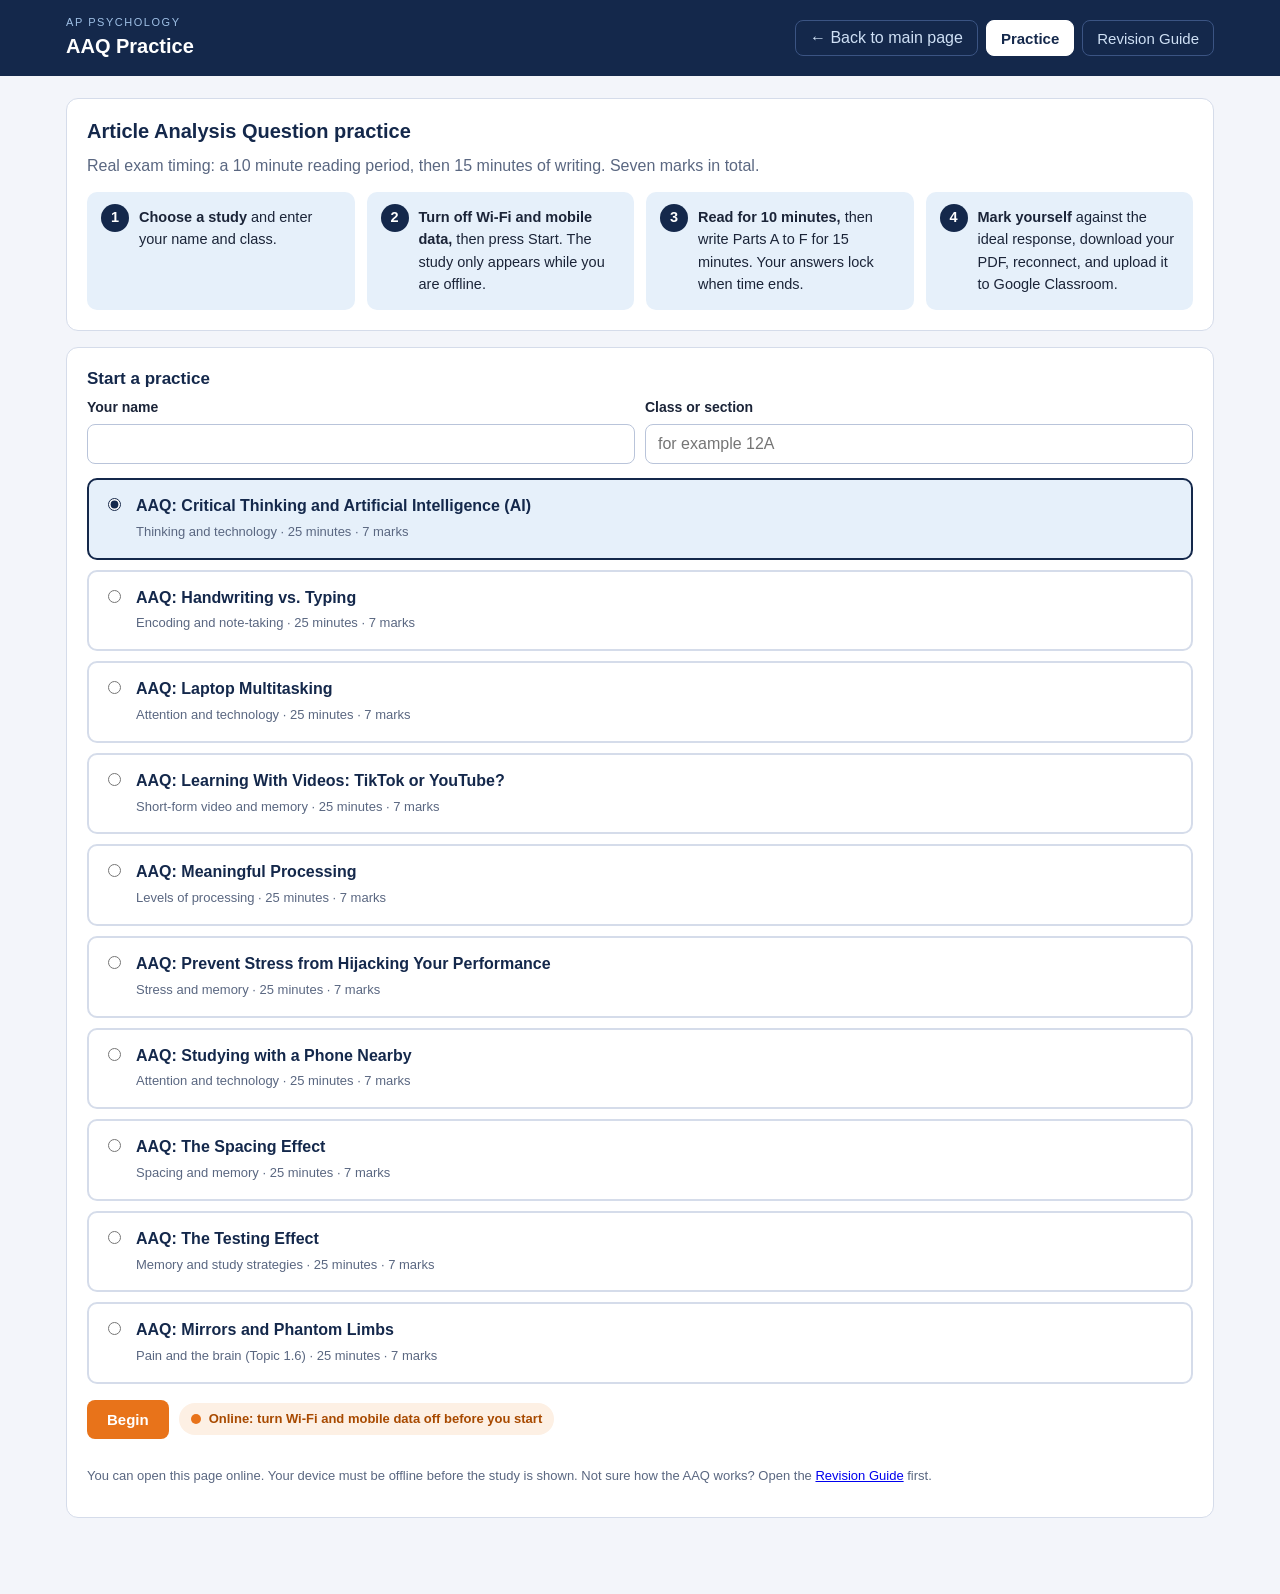
==== commit c094d5d5: "Add files via upload" ====
--- a/aaq_practice.html
+++ b/aaq_practice.html
@@ -34,6 +34,8 @@
 .nav button{background:transparent;color:#cfe0f5;border:1px solid #3b5483;border-radius:8px;padding:8px 14px;cursor:pointer}
 .nav button.active{background:#fff;color:var(--navy);border-color:#fff;font-weight:700}
 .nav button:hover:not(.active){background:#223a66}
+.nav a.navlink{display:inline-block;background:transparent;color:#cfe0f5;border:1px solid #3b5483;border-radius:8px;padding:8px 14px;text-decoration:none;font:inherit;line-height:normal}
+.nav a.navlink:hover,.nav a.navlink:focus-visible{background:#223a66;color:#fff}
 
 main{padding:22px 0 60px}
 .screen{display:none}
@@ -185,6 +187,7 @@
   <div class="wrap">
     <div class="brand"><span class="eyebrow">AP Psychology</span><span class="name">AAQ Practice</span></div>
     <nav class="nav" id="mainNav" aria-label="Main">
+      <a class="navlink" id="navMain" href="index.html">&larr; Back to main page</a>
       <button id="navPractice" class="active" type="button">Practice</button>
       <button id="navGuide" type="button">Revision Guide</button>
     </nav>
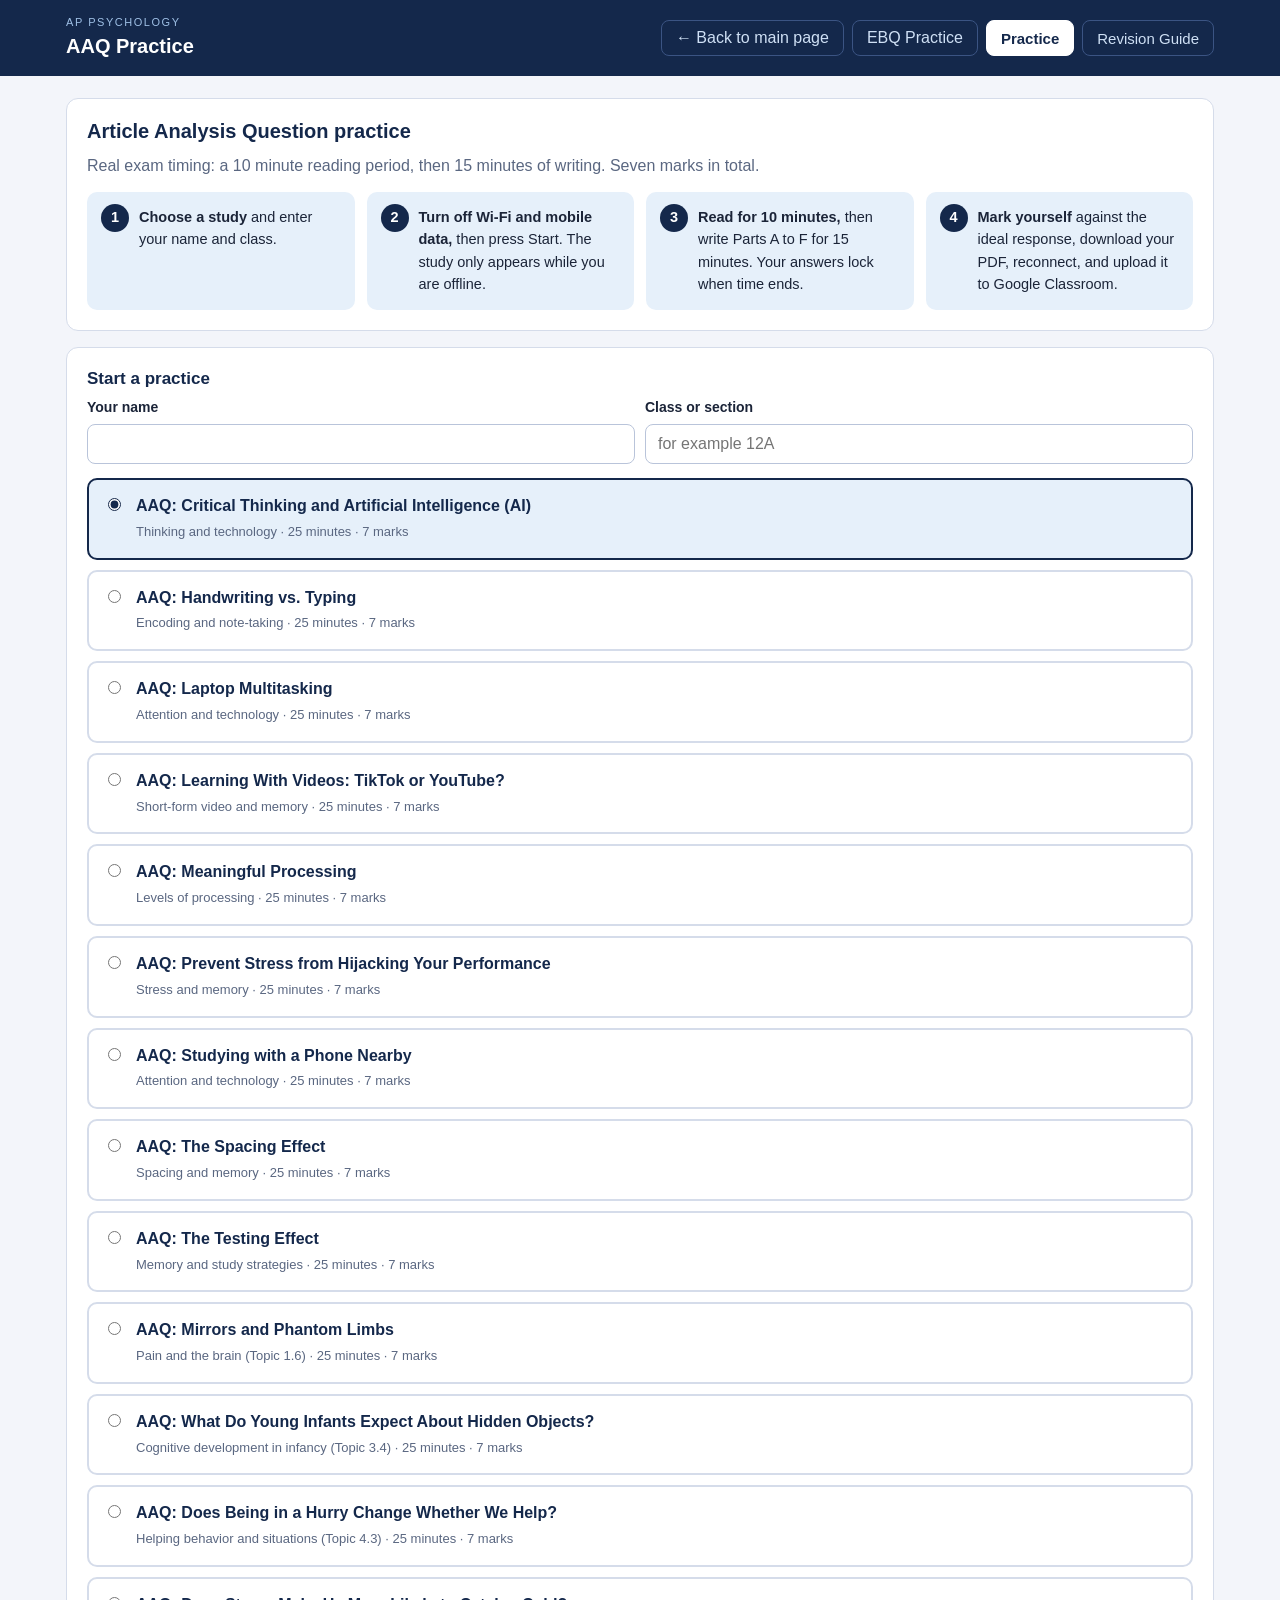
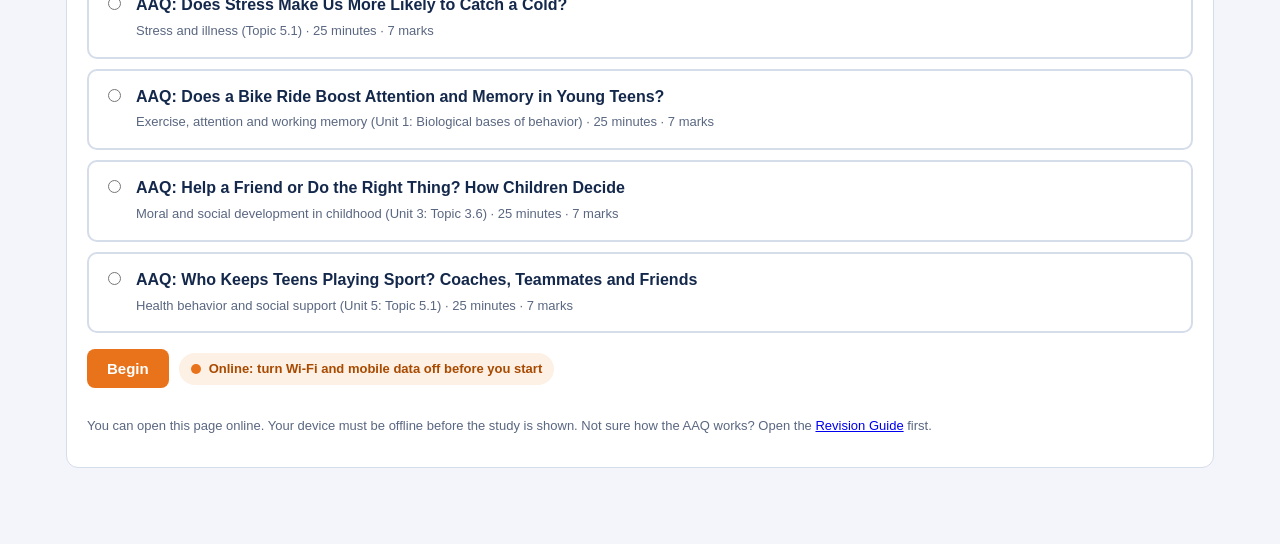
==== commit 1fb7a6eb: "Add EBQ practice page, 6 new AAQ items, EBQ tile on index Co-Authored-By: Claude Sonnet 5.5 <noreply" ====
--- a/aaq_practice.html
+++ b/aaq_practice.html
@@ -188,6 +188,7 @@
     <div class="brand"><span class="eyebrow">AP Psychology</span><span class="name">AAQ Practice</span></div>
     <nav class="nav" id="mainNav" aria-label="Main">
       <a class="navlink" id="navMain" href="index.html">&larr; Back to main page</a>
+      <a class="navlink" id="navEBQ" href="ebq_practice.html">EBQ Practice</a>
       <button id="navPractice" class="active" type="button">Practice</button>
       <button id="navGuide" type="button">Revision Guide</button>
     </nav>
@@ -355,7 +356,7 @@
   <details>
     <summary>6. The Evidence-Based Question (EBQ) at a glance</summary>
     <div class="body tablewrap">
-      <p>EBQ practice will be added to this site later. Here is what to expect.</p>
+      <p>You can now practise the EBQ on its own page: use the <b>EBQ Practice</b> link at the top. Here is what to expect.</p>
       <table>
         <tr><th>Feature</th><th>Detail</th></tr>
         <tr><td><b>Marks and time</b></td><td>7 marks. 45 minutes: a 15 minute reading period and 30 minutes of writing.</td></tr>
@@ -409,7 +410,7 @@
   secondsPerMinute: 60         // leave at 60 (only changed for testing)
 };
 
-const STUDIES = [{"id": "critical-thinking-ai", "title": "Critical Thinking and Artificial Intelligence (AI)", "tag": "Thinking and technology", "source": "Gerlich, M. (2025). AI Tools in Society: Impacts on Cognitive Offloading and the Future of Critical Thinking. Societies, 15(6). https://doi.org/10.3390/soc15010006", "blocks": [{"t": "h2", "text": "Introduction"}, {"t": "p", "text": "Artificial intelligence (AI) tools have become increasingly common in everyday life. People use AI to find information, solve problems, make decisions, and complete tasks. While these tools can make tasks easier and faster, researchers have raised questions about how relying on AI may affect the way people think. One possible concern is cognitive offloading, which occurs when people use external tools to handle mental tasks that they could otherwise complete themselves. For example, a person might use an AI tool to remember information, summarize a complicated topic, or solve a problem rather than working through the task independently."}, {"t": "p", "text": "One cognitive ability that may be affected by cognitive offloading is critical thinking. Critical thinking involves analyzing and evaluating information, considering different possibilities, and using evidence to make reasonable decisions. When people frequently rely on AI to complete these types of tasks, they may have fewer opportunities to practice these skills themselves. Researchers investigated whether the amount of AI tool use was related to cognitive offloading and critical thinking. The study also examined whether cognitive offloading was related to critical thinking."}, {"t": "h2", "text": "Participants"}, {"t": "p", "text": "The study gathered 666 participants from the United Kingdom, who were recruited online through various social media platforms to ensure a broad societal representation. The sample featured a diverse mix of educational backgrounds, ranging from high school graduates to individuals with doctoral degrees, as well as participants from a variety of professional fields."}, {"t": "p", "text": "For analytical purposes, the participants were divided into three specific age brackets: a younger group (17\u201325 years), a middle-aged group (26\u201345 years), and an older group (46 years and older)."}, {"t": "h2", "text": "Method"}, {"t": "p", "text": "When participants were signing up for the study, researchers made sure their names and identities would be kept secure and would not be published, allowing participants to honestly self-report their behaviors without the fear of judgment or exposure."}, {"t": "p", "text": "To begin the investigation, participants were given a structured questionnaire with 23 prompts designed to capture their habits and cognitive abilities. The questionnaire used a 6-point Likert scale to measure:"}, {"t": "li", "text": "How often AI tools were utilized"}, {"t": "li", "text": "How heavily they relied on digital devices for memory and problem-solving (cognitive offloading)"}, {"t": "li", "text": "How they utilized critical thinking skills in everyday scenarios"}, {"t": "p", "text": "After collecting these initial numerical responses, the researchers selected a smaller subset of 50 participants for more detailed, one-on-one conversations. During these discussions, participants elaborated on their daily routines, explaining how AI influenced their problem-solving and decision-making. These conversations were transcribed word-for-word and systematically coded to uncover overarching patterns and themes about cognitive dependence."}, {"t": "h2", "text": "Results and Discussion"}, {"t": "p", "text": "After gathering the survey data, the researchers calculated the relationship between the variables  (represented as r) to determine how the different habits and traits of the participants interacted with one another."}, {"t": "img", "mime": "image/png", "w": 688, "h": 397, "b64": "iVBORw0KGgoAAAANSUhEUgAAArAAAAGNCAMAAADelrJqAAAAYFBMVEX////6+vrz8/Px8fHv7+/q6urm5ubh4eHZ2dnV1dXNzc3ExMS1tbWvr6+lpaWSkpKIiIiAgIBzc3NnZ2dfX19WVlZJSUlBQUE/Pz87OzsyMjIlJSUcHBwODg4DAwMAAADQyVvQAAAx00lEQVR42u3diXajOhIAUIMNmE0Cbez4///yVUmA8ZY46TjPdqrmTE+HAAbpIpWEe7TZUFBQUFBQUFBQUFBQUFBQUFBQvGwcKCiePMgrxcuKhZ/2FBRPHOdgqUQonl0sgaUgsBQUBJaCgsBSEFgKCgJLQUFgKQgsBQWBpaAgsBQEloKCwFJQEFgKAktBQWApKAgsBYGloCCw/2uIYdTn2/I2+bXPT/v028dqffOu+Me/J7A/EjFvx3Fs8l/1ehj1Gc98GD4UK+w/kutl8iNe+y+K5fbTh3yfl+NY3rxCEHv79wT2h7x24HXsit8Tm3bD4Yhzalk/ASumf9bZm+R/AOu8ItgPWlAHllrYBweDiiiT5Be97jO0GZ+1rHeA1bDTYTDx/wP204xlAks57GNDHw7ydz8xaVbVv/yAYFnykQbtWP9D+rkGm6dfA/upV05gfwusWepOu3ZWu9FDI+UwDCJN1Tj23HXmZVlD/sDyvIU6tMdluofOssosq96YPs/zxj0D7FjLLvNoeRzH0ExOvasViH2t2OdA8dDCuVv3i6zC3dkNsHA2OIVO5z0HPX3GspU3w5LxuqvCo92uKYAdew334YClGvbteDzdoD0Znqrn18AKYf+EHftxysRTOFcvRgf2yu/zdsS7bJIkgc8axyohsN+O8nAUqweXpdmSh5Lt+2E8jEMLf9raw4ruOvhhbNv24MRmou8Pk1gYTEHVDwqAS5dtzP13LG2mDO6T5BZYOF8D57Zis9btzs7AMlCc7OMSOMGF4XVn1YAK1f5kK5fdMI/RpqvKsxz2xF0BLPwK78OKhZQa9wWxMdzgATZrgV4PfckvwQq8Wjxn3/WjGzuC18NoS4Ff/T14tWAPEr0eAKxICOy3u0eDRenaslOwUMkFb5EAY1DMNdbnMHZZbsWmBSa/[base64]/PEowi3iftwdKEZi3FJqsDFPuTrfAYMQt2IoRXhXzkfDn2PuzYC6keLNiDcE0vXAV2JSaN47NZgibZJwtIGe/xE0Riiyixj94a7Or3fZ8lfJweaexkKIf9t1G7Hp3Yc7AcGdhtrm6n0fVkjLteOpW2WZrACqzkuBxHxZgDbVWO2JZNRya3wM5jryQxy/872SVYvJj5t3BNJTT+XZGcbgWwZpiPn64KT8pOZgncTYnls4S7QbsvtL6GfQhWTM1tlk0DQXEKdv49gj1ACzsOAJZhZi0I7L9PNGHrlH4HbDrJmMHO5+uUWoBgV/4lsPVi6GRai40WbDZ9okuE4eE4YPO/2pqmrB9OwOJTVF8Hq+bPcqMx1ynEBlNoFX+QEtwLNo6hhIZhdKNBBtc1DhmB/cewHfI3wNra6NMcX12twMbQmsGop0u/[base64]/Faw2DlXFscVyS2cnVFjLF+3NYhjS77gzsXp6+zMRRzAHbmXx/BhYtjyLJ12Ax1cOpy75bvusygcWpgDJJpH0eWs3jWBk3iWrnepet+PWacRxPwMbcTgBrcQIW7rq3n9WXyw2CVzsPXGf7e8CmBkqsgxRo5Ndb4Gm8WGWpUnZ6uIwJ7PfFItjWvuexYlvG3Cse974rca+e3Bfypq/lTd9X4fb9Eortqkof3wLNw7j1K98E5xIG4wScfJMQxzfiuHH6H4YN1vq7WcJ9pyRp8TWRfUcAF42Hu9dU9kyrrQJfKFUDX1/V9CYsxgmt9HhT+wzN93p1g+7FRXXMO/jxiqc3WWL1A4gdO847fu33cdqNY26nqnUaI9hn9fqnvw8LYEe2p8DOZhxlDE8sZlDPfaV/GSx0ok1MWB3Yw5gn2MI++xdl/[base64]/5W30d8Gyfn+2JW3CGz9863TvC3bf3bpX1qV3flRZrn7Q+pbXvufrzz1ciH0TsGG9FIGorspLh0GH51uOSE9+OClou0Bgw4LPTvf6YPf9tBjiude+v/F0Jt3Q3vfcQjEexRbjyK/uFbVDn6x+lodD/p5gcUW0yeswiPuaxLvAlm5Fy3Hgwbu3sM4rLieafQ5Ws6+1sCdgb7awUAunKcHhIN8TbDYe+nh6Roc7y/BusDqwSxi/ew6774fDkAYazGafgYWd2Jc+6RTszb3G8WSvuB/Oc4I3ARu1Uwne7Nqvg83Cz8FCa4BiTfD+YPFZR7HlJ2BzbIrZV8F+ekBgzlr3sL5oft5l0CWmnKAchiIMeTseDl1hiemqatr9fu9GVYmyCyCnzuihwSWD8xVYXEN4bLIzsDtc5TMMVwdPg7Sy07pP3wrsbgJr10juMHefwO4Frutsy0Yv/zcs7imPBBaMTt1IqSjmUsWTjKMJbTmOZTeOKjyOwMqaMdik42Oz07sUdilWdfFcvAtYyAlwKBtWUOgh1wj20KNY3R9wcerUigySsrdrzCO6dHDr2B+wbCewaYNLuo9ddgVsdnow7B+WA558SN8JbGgskrgbcBV6EBtYsHvw2tnxZxYER7BWLORhIya/mNDCzmPXTaWK6AFsCSWF54LNVqzLD6Dwuho3LWKTvrfzEcdivcwk3gUs5gTOXRVCgdpCtSNOW7b93oENd1m5D1MoJOHA9knSHcY2ityvU2gP8qTE7acpAQzqZBaeHGzB4smHNHqjHDbE1nEP7SR0Vfsc89m9A7tLZBzE/QEbzCklgGFaD6UQtdBMBtifdzHsPADcFPcLAiwfFpbhzpaUwJLFWprAYqOMH3EQZ3nZsVjZ4aDeEyzmBDIIOBRzsAsyBxafUQTLomA/FQa0FGgOFcKWPgmDPYhN0yNAC3bpiNygS7qh8+nB0/5l9LrJ7bVZgsPYJVbKwYLF9aNdShDFFqxtU6dBF/wGSoFhEWEGChv3tp0OYEdEXmITHU4GhXNbrsDqaBfBZ8wDqzVYV6xsmf15O7CYEySJGQYo7YBVg3tIXdFiac5gMRE7HM1N5TyBPXZ17Gxayw4Gzg+25f/KY7EbYOP5vg8nYEvs6a+ALacplHK1s2uVc0yDy+g4S3AGtnR5wDykW4GdivWNwWJOwHmP83gB64cTsEthhHs9HD4Aa5ZaOp2HHTSmCBcHh/dN1rxUSqBHC1bOJaF3U0oQCRggXQUrboHd7XKoiHGVjN4PdvfuYPEu29a+2YPGFp7QY0qwAgvk+hiS1/[base64]/hrbJsLGDGI/VWwpwe/KVh0J5Kkh4Y2CPZFOqcEElvYZBp04as/[base64]/crDLtl7a68W3tRwO5t794RCzV3a0aTtqFNtL6fpvEItg967U3L6u1KbvIrr/QbDg9VhS0zuucp68ArHrwp6kzsWavO13CSh+AOzvj5LL4nwccvptLfa239aieE2wF3OTdh59Cf2234eleAuwu2IYVo0uDPHe9V8cULwe2KsDgMKsv+T5p/9NF8Wzgf3mJRNYAktgKQgsgaUgsASWwBJYCgJLYCkILIElsASWgsASWAoCS2Ap3gAsif1bXl+uwg/nYCkonjwILMULg91Q/J04vF6Fn4OlSvxjYl/7kgksgSWwFASWwFIQWAJLYAksBYElsBQElsASWAJLQWAJLAWBJbAElsBSEFgCS0FgCSyBJbAUBJbAUhBYAktgCSwFgSWwfzGEKj3P45wx0YWf7Rz6BHaz8Qyf/uYfSyyb/5K8OIg4vv73T8NnGiO8Z99ke/x7sP9k59QYOG+xnbwiWG5axur+M7FhXfv+yYf9RbCeGXon1q/rucSyonB/Ueq1xSYiXep3m4j7b8ZXlQWb7u4Gm9wFlpsKwXYlHhNozTZeYGrm++xY/E8MNoVrV2J1CVlvY7SGYt0PvYkfCjY2faO2bwo26brk5Kf0zgM9VVVYKNvd3Z91X1Hxto1dWdfQv4daI1v7d/8usP9zSpA2jdZVsxI7gx1AbMwR7PDPYj8Ey40xKn1PsFnXnZRd3HXZnUcq9cWGLBuG4fOyClQbz91Z5nmm79Um6LoOms5PwYbJ/wbWnz43FR23asuz2+p6W9Isgv8OnfEeB3ZbFFmmyg/B+gLC/ipljHH+Ml6b5qx/3jfNfWJFzVZlJCQ81fahDsqybFuFhcGLArZmbjDk+zmAzfOcdWEQ7F1DHuNuORQZy1cPwvQ3ZkQaItg8hwaqTmawMZxUysjuAjFVRFzXWvU2JbAjr1AIBW2d73Yry77nDwTrc+7EitZ+TNq2Zz0Pa/SClHVd8DiwaVkEUAvBbbC+L/QENq0qxpR6EbH50HfnYLt+yO+pobpOVl5bANs0oDBgGsG20DgW3QC0epXZrjqYwdZdF0JHn9qETodeLiVjTTN/[base64]/RQO2oRwTOZSgjAquxJBdNhgRThXgVY83da7TbgC2/fN1isak/[base64]/XPE0u3wUZKc1fKxvNWYGFE4JIW1xfhuLDgUV4UuIPnbV5F7Pm0FgyX7juSTQUAZRMZs51SgpCbtizdmP9DsFucV8FXA4XKscj8uchipd04MNAyvQJ2mhXAlAC6/Wbr130L3o3ZrfOPFVjIOhoYdJXBA6e1cNIYPy+IjznsGmWs1NIwJMPw7wnjbbBMTy+5jInXE4HwM1YYFNT06KQFgI0K+yS9DtjvvzgITGvF+jAOMjZhlJ0EHGYYh+462BLFzoVYNkODRZtKO2D1lyGJMGbvRErvCtjYFjGk0JD/Ng3b+gLAeh5czW4T9VfBNl039jJ85DzsPOgKpuKELH7ddZW9XIr4vpTru2Ch55laoMLwk5nrUHSQLWhT4IVmgvO6iO2McQGxfyGxIvneq9lA9O7VbOjvgUsN/4mxH29z6Gf4NbBM9CY4zqYONpnyoKnmfNUA+sJUlZ268jaXYCFn6DpjVCe2G09qJZjq2hCTxM5oXdXVFbCy5TjXGP8CWE93zI2+zeoNRuRm8ZzX/ge8ftDC7pfbBK/+6ssvIBbBMntdCJbHU0MLEWxeJ7795ZetsGCR+N4AV/toc2MAbGunz13P56bx3QS+QrBTIcZTU+AxjmCP9eszCzZ3D314PMn03aMc3zzaV5+elIIJFU7DGi1E5Z9+IlyDN4E1PH4g2Krypx4ZxYJXdOtP6Tjv5pcG4PXBYCm+FAEMUb3Nrmi/84r0QcEkT/FhuTlN8JOvZj3eddDSV8yzIy8+5dvZPFQdxxHnDgWBfRKwxrDnA4uzEUw/FOwxieTY7TDbos4tbJ4dU0zrlcA+S0ACqhkrjHmiV32pbARck+b+b4D9nSCwPycWcRRP9Wo6xWviN70SWIoXrn0CS0FgCSwFgSWwBJbAUhBYAktBYAksgSWwFASWwFIQWAJLYAksBYElsBQElsAS2JcHS2L/lteXq/DDOVgKiicPAkvxwmCpn6SU4JVSAqpEGnTRLAEFgSWwFASWwBJYAktBYAksBYElsASWwFIQWAJLQWAJLIElsBQElsBSEFgCS2AJLAWBJbAUBJbAElgCS0FgCSwFgSWwvxrhlbUG/OyLBxDYj67fM/MC06uF5ZYiTl4c0LcXlvOZXVhutdZesFqu0ruxBui0RCEEl1L3vZTSz5a10THYrQM2yZbA3gHWM0M/LTh7a/n5F45EpN9butNXlVu6c3cGNrsf7DAM6q3AegyXxzxdsCaSCsJuio2pqoo9GGxs+kZt3xTstxdH9lRVYaFsd2e/mNaHv9nBH/1tEqkVrhrsnYD94IBnTwk8VsFT3HVrsbHsZrCxqQFs17HHguW4tmn6nmAvlp/vujvXRs+UutreJcPhkN0JdpMoNZdm/g5gmang3lmn2crrsCSUdQ9+/Kqvw0eC3UKTkanyQ7C+gHBr9DJcw+xlvDbN/nTLvmnuEyvqVTuBy1XucdnjIMgAbA7R2OcYV01WmW13Oef5bbBDoWu3MqtLKXhRGLdEq12c2yvZPPwKhVCN1m61ZVaWfc+fBaxnvVqxy3Lu8nh5u7bFdm/fdQ8Fm5ZFELjl0W+A9X2hJ7ApZChMqRcRmw99dw6264d7lpuGojj2LEU3INg9FE84gVUDit3rGsHutwGC7VV+C+ww1LoeqmXVejgjeO3ROhwQ+FIWnufWle8gQWuaBsVCB1yW41hETwI2gkudMqt5PffQmPAI1iZc+2mvR4EtS+g0S9tM3AAbBMa4So54xcKQKRG/hNdxHPqLGMbxDrFB10VrsDkuaA3F4/uFwLWAcygXz9NWJz4TUEUhr9RtsMVmqxtcw30Gm28iwG4PkAK8Tm1t2PfN1isak/g7BeOXpCyepoVNpnsLj4WT2NWi544IxO72VZVtHgg2kDL3UmZL9iZY3Wm3tep4GPJBZX8LrMtAXfFMgy4olyiaeu6psZFVBeBu5LCYfB2Pd2eMrNCmb6zXCWzTbF07vIMuFp4DxvNnAZtVlT8Vztz9ZGYwEhImgb/AtemHpso3jwSbmU7meddj/dzMYQPWstzDYjxACxvyLNi8hNih786606i9LyXYNk1yPjFwDjaZPWIdMil7C+42WH8NNjsK7TtZbJYf3fEW7NTCPgtYfwYLT9IR7AHBdh2KBbDjMAz8oWCV1pCSsR7nIq6A9bTG7t9nRcu9aAIbvoZXO+g6B3vnoMvThn0BbMTlP4BtpPSugW3apiwlD/5/sHB3Mkivg8VbLDtMGqNCFlK6seSjwEbKjl2hLI3nrcBCbuLSFa3dRGTaFjzKiwJ38LyXndZq2ztLk00F8AHYOJ73SXSvvfCbYCGHlbaJPQMbBLyBQVf5syOYfwAbp3MO27bRAtZ4biRURJHscNb5JzLG22DZNNfiGxP7K7DwM1YGDAKn1CCFcXAUFV3xUmC//+IgMK3V6Ieb8AQsK2x92NkTY2sQmtqmYV4ovws2CGSVXwHbdN3Yy/AJwLpZgNgm1XBbbbu7BMugl3Fjr2Om9ONgPXA6tSKGr8FuQtHhWzhTYPFlgvO6gD3Tpikg9i8kViTfezUbiN69mg1PwaZ8qBLomTC3T01T14oniTZasKquvgfW9+OqSoILsLLlOIkYPwnYeaJ1w1u59NDTtJZS7FfAbvZLaYBXf/XlFxCLYJktfQTL46mhhQg2rxPf/vLLVliwSHzq4lzxpKrCbZY+dJIA1ve3QggmbYZ38uWrJdVbHZ8dN4TLAXGOpb86Ptt4E1jD4ycBuymrCsTyTqLbJLO5ft/CXaleRVtW2f43rwx/HFiK5w0mOcBg6l+nCX6uwreiqoxpGvt+oO/xQdrr1tS61nt4HnnXVfj1F+4T2L8JViBY/TxgQayCwY0bBySul8C301rbF4o+R8+G/ft3IwjsK0YqG8FYof+1waJ/cUDxS2IhMWb8nztYAkvxurVPYCkILIGlILAElsASWAoCS2ApCCyBJbAEloLAElgKAktgCSyBpSCwBJaCwBJYAktgKQjsb4IlsX/L68tV+OEcLAXFkweBpXhhsNRPUkrwSikBVSINumiWgILAElgKAktgCSyBpSCwBJaCwBJYAktgKQgsgaUgsASWwBJYCgJLYCkILIElsASWgsASWAoCS2AJLIGlILBvDDbmIgmCQAjO58UVP4jsdXmEV5Yk8LMvHkBgP7j+vcIV5Iq7TsRu/P1abAul1LxGTsx7kcRxaQDs8KlYt1Ag+5kn5bsLy/nMLiy3WmsvWK207N1YA/S4EiKXUve9lNLPlrXRr5TbaunE45qNBPb29aeqtWDTu8Emd4ENih7BtsauMsULnmyCrBTZJuPFL4JNRPq9pTt9VbmlO3dnYLP7wQ7DoN4KrMfQynpdG97bGG2pFAP+PXso2NQMtgTT+wnctZRoIDqBK9LmdmFyIJhYtngz2Z1gf8TrdxdH9lRVoZ/t7mvXtl5rNpFa4fKr3kd3fLI47ZOD9VgFT3HXrcQ6sMM44Aq6w+PB+qb9YkPmV9BsfL4bN8KtoJy3Jt5k0NYkG344HLI7wLIfA3ux/HzX3XnmTKmr7V0y2Hu4z99qceT8HcAyU8G9s06fmYn7vgvwWe6TB1zyyQ+xMasmJIX2XglbUYyVZd/[base64]/Ma33WE6gz2IIgXgeOVSpn4oJaiTPFjajdmu1ll2CdYvKoW9C4j19wi2LiP02jS1qodhXqK96Aao2B5RBEwj2Dbz7r3tfOi7c7BdP9yzdKtf18fCh4tAsPu6DsMJrBpQ7F7XCHa/DRBsr/JbYIeh1vVQ8c3lbWFJ+VIWnueWn18V91IJTwI2mioVMqvT9dwjpWJ7a/LhLex6AJQUHTzncVuXu52q2CYpCyjhsO+bLUDCFtMWdqqwYrK8KLZbraEwwWoQKFNGYSrU1BzEx3pTKtvtoE9MNnkh8nhKCYqqitxK5iDWwxXuy8wur8psLrQCm28iUIGJQplsWH1/C5uP49BfxDCOd4gNui5ag4VDfEAc+j7cA1xXrlTiedreJT4TUIEhr9RtsMVmq5vKv7wtOEAK8Dq1tcfi9leV8Bxgk+newnXhWEWdwlak0IOUfP9rYAvFJmth2LZQBQw7ubBptkvDgH9MteDYQZ/u5ZoHgekMgB3mBvsU7NxbFPOgCyvf3jNX0+dnsuT4I9ucfJhL/iKsSsbgd8EXMr6fA+syUAS7DLoAbBRNPffUqciqAnA3clgcvx2PX91W2PSN9TqBXYp7tztWwnOAzarKnwrnpCUNpsnLXaGllFp6DwSbr1ICqIPpcsJweriPfdx1sDE0sVBtcZCYTodhmM7tH5T71Gt4WicXYMO5Xl1Ksi+kPODs7HQJa7BLnje3sPcPUTAlOOtOo/a+lGDbNMn5xMA52GQ1XxIwKXsL7jZYfw02OwrtO1lslh+X4l66uWcB689g4Uk6Actq4+4ZpPp53/+72NtgIW3dXYINgqZtytJmpB+CBY2MQSLrJU2PYMPwosIDO/f+AdjthuGD+TlY00EOW3+l+mDQdQ72zkGXpw37AtiIy38A20jpXQN7rIT/GyzcnQzSG2DhvlaVAmLb+HFgt027VGCp8mniIAh4A/l+GWw+AbthMHbASQ5oZkPsypbKEk05PX52SHkGdrdbUgIeM23yTXawKcZlSrDULDdtWbKvNTcX01pte+e0FtyY/wnYOJ73SXSvvfCbYCGHlbaJPQO7roSnABuncw7btut2IKvr9Qzgefv7wy8OWONmJuONl8kmt14hJW26buxleA1sZIxaKiGCxE0G2CI1cusGHxMNMVixbNDJ5gIsFEHb2UFXEcdgA8BWuDUzbtDVXgU7jEP3xf7x2y8OAtNajX64CU/[base64]/rqokuAB7rITnGHQBRfu881ZuTibvT/Ku+CIP+1mwmMYiWHxWcIJc4Xu3qawMj5dvE2XLH1togzfLN6rkdPGRA7ua8kSvSk4XnxxP4v4MJYB1o8uUA1g3re4L1aosy04/Ea4BW1gDYNv2i2K//eWXrbBgk+Ot+raxS1WVzDcEnSSA9f2tEIJJm+GdfPlqfj6y1fEntzX/Eef4XmJ1fLbx1pXwHG+6yqpK3Vwk3tsMoC/nu8TWCp49sXko2KsZnORwTUz98wj15wIGb7m32RXto99kPk38VCX8HNitqKqpW9zs+94+SLGU0wOVZdACGfDq/R9gBZaVfiawxrC/BvZnKuEHv621FUu3uLSw5dIBWLCG/bvXr4NNZSMYK06+SPY/hy+MhksyJv4jXn+sEv7EvzhIISdjnD9TY+bjJRXFn/H6Y5VA/0SG4nVrn8BSEFgCS0FgCSyBJbAUBJbAUhBYAktgCSwFgSWwFASWwBJYAktBYAksBYElsASWwFIQ2N8ES2L/lteXq/DDOVgKiicPAkvxwmCpn6SU4JVSAqpEGnTRLAEFgSWwFASWwBJYAktBYAksBYElsASWwFIQWAJLQWAJLIElsBQElsBSEFgCS2AJLAWBJbAUBJbAElgCS0FgCSwFgf0iWD/8Hy7wf/nQ5wihSs/zOGdMdJ+WQugTWKXtyrcLHbu+5H3hfbpw650rEX/lQ78a314J0Wd2JcS7LixZrQ4c7D/ZOTUGzltsJ68IlpuWsbr/TKxd3PPkw/4eWKWHb4DN7gM7rUf7f4JNRPq9tWZ9Vbm1Znd3g03uAstNhWC70i4mrTXbeIGpme+zT0vhfwfrMQWXvl6Iyee41Fxpt3h52w+D2D4WrJLJl+1MqwV/7vp/B/vt1bw9VVVY8tvd3Z9l10v+NHjbxu6WcUnHUGtka//u3wX2/0wJPFbBU9x1R7F+WgHYvkexXq4R7E+I/RDsqdf0DjvJcDhkLwE267qTLCDuujuzlEypL5Z7BnX1udhAtfF8z5nnQV2rTdB1HTSdn5ZCmPzPYJmpoPhYB73Cck3QAvhmqFObRPkbT48V/yWwkdaNqvsaMnt/tYJ3KGUr8RoSzrlSULAZgM0hGnvoVsh5/dFQCNVo7V+C9YUoyxI7y9xbTh3CJiGCx4HNmuasf943zX1iRX2slPUtBnDNbavwcnlRwFZXRlAqOYCFQmFdGAR715DHuFvOIPLVg7DUvkhDBJvnfd/XyQw2hpNKtwg6HjkVYVzXWvU2JXCLfq+KmrGy7Hv+cLCe9WrFnq4nO69Lb3fSWv1OShCVLYBt+j7EovNnb2HZItjY3yFYHIXMYNWAYreildMKz2HXwwmaZhG7gPULBGvEfptqe7NSpj48CQBW8sB/ENh86LtzsF0/5Pe1+cnK63KLAdMItoXGsegGoNWrzHbVwQy27roQOnqswBgKy8ulZKxp5g8txAwrgUfgClj0aqDEQWyEYNu6sKdqZrA2kV0XNfTTZTmORfRosBHc5pRZBadg6/r3wNpBF1ZOWbURVNQ5WKgeLEa8LA/XltZQsoXIoZpyaJ09T7UtpHmyl1EY9n2z9YrGJOdgi0rEYVzWYrvVOrKtdhAoU0ZhKhR/ENh8HIf+IoZxvEMs9NLRMZ1dbjFgRZlsWI0tLIDNN5Gp1TQYCpTKk42fw72EwBrvWudBUsgcfm7mYa0QcwuP/bufwkGbEI7JXEoQRmUHhwatbcQi7GaxLjzd1rtNuAK7FLW/UxXbJGXx+BZ2zkjCVeFYr9oce1XfGP4rYP2qiqZ0cgV2tzta8jysA50tgy4AG4ZK2WGJlFkYNs32ZEg2g/[base64]/[base64]/BLsVEPhqoFA53po/D6tjpd04MNAyvQJ2mhXAlAC6/WYLg4oWvBuzW+cfK7CQdTQw6CqDzaPBxumcw7btaTsQyr5xTIu2ijYPBjvNEviihuZoi7MEnmdqHWBtQ+HJzg26shL29HiHYFmBY2OsId83tmWWHYyiroCVtvi3ZYNDrY1VGcmqwiGIpxtpX/Y8EOz3XxwEprVifRgHrW6Rm2EcuutgSxQ730vZDA12/qk0uLe/DEqEMXsnUnpXwMYFFjpkiZD/Ng3b+gLAQoW0IDbqr4Jtum7sZfjwedhdbLNlKEY7CD1rGOxviq79Ca93vJpFk6JptNL2hTYzg9HGgt3L1rRSxFumWs6FBZvyoUo2kW1S9lCWNfwnXl7ErMC2I57c97elFjhHY0tV9p10cnHGh2WB/9BXs8n3Xs0GonevZkN/dYtct3le2BH5BVgmehMcZ1MHHduXQzBq5qsG0BemquzUlbe5BAs5Q9cZozqx3XhSK8GUbTBSGKFqXdXVFbCy5YwpFT980DVPt/JWbq6C5V33I17v+PKLLWMEq+yc+IZpozm344O9QbC4DTZwN8hNVYVVn0y/r42J3fz58X3DJNaC9TzoIpkdYbsOZkooHdjNQ7+t9e0vv2yFBZuc3CI3BsC2LV9u003juwl8hWCne4ldkYBYjmCPb6h8ZsFOL1DC40mmUsjhl8q+3vSkFEy4CsFvzAhR+aefCNfgTWANjx/+pgsS1BRZYjKzSdxLBJs7ti0C4ZeD3AeApfhCBFoDtF3RfucV6YOCSZ7iw3JzmuDnKnwr8FlzI6x938fY12ptTNUKH7cMo505zAjs04A1hj0fWJyNYPoXwIJYNb+jnlrYFMEa922YeBgI7HMFJKCasWLKgJ4jUtlAulWcfOnvUWB/Kwjsz4lFHEX8TNeU4jXxm14JLMUL1z6BpSCwBJaCwBJYAktgKQgsgaUgsASWwBJYCgJLYCkILIElsASWgsASWAoCS2AJ7MuDJbF/y+vLVfjhHCwFxZMHgaV4YbDUT1JK8EopAVUiDbpoloCCwBJYCgJLYAksgaUgsASWgsASWAJLYCkILIGlILAElsASWAoCS2ApCCyBJbAEloLAElgKAktgCSyBpSCwBJaCwH4R7AOXzHqyDyWwLwnWLSx3XKjvC4sSep+ug3nnAjgPXAnx+wvL4drKwcV9LI9WQmD/F7DT0p1fBJvdB3ZeHPl/BJuI9HtLd6LXwQRn97FcabKsyv2XwHpMaX2ywJLPceWu40KPfv0TS5jdszjyV+wcV5N9drDfXhwZQpphWoOewM5eq0rrrjuK9dMKwPb9LNZX4/[base64]/Q7CQwYQzWDWg2K1o5bRgbtj1cIKmWcQuFe0XWKFG7LeptjcrZerDkwBgJX/[base64]/[base64]/kPBTrMEvqihOdriLIHnmVoHWNtQT7Jzg66shD093iFYVmA1IljfN7Zllh2Moq6Albamt2Vj54dCN5qpKnyz5ulGItjggWC//eJgZ6fbUKySJ2AzZWdyi65wdeZBbxEE6/t725RgB4+7myWw4+yzhiEI2nYE18Mw1MHDB10STYqm0Ur3XYit4GC0sWD3sjWtFPGWqZZzYcGmfKiSTWRb571pTQ3/gZbsEqy9Ben721ILnLK0NSr7Tk7jcAnbssB/[base64]/bYWBYF98ksmsASWwFIQWAJLQWAJLIElsBQElsBSEFgCS2AJLAWBJbAUBJbAElgCS0FgCSwFgSWwBJbAUhBYAktBYC/Akti/5fXlKvxwDpaC4sljQ2IpXtQrBQUFBQUFBQUFBQUFBQUFBQUFBQXFg+I/XrnTCr/rBb0AAAAASUVORK5CYII="}, {"t": "p", "text": "The qualitative follow-up interviews provided real-world context to these numbers. Younger participants expressed a high dependence on AI for routine and complex tasks, openly admitting they felt they were losing their ability to think deeply. However, older participants preferred traditional, independent problem-solving to keep their cognitive skills sharp. Participants across all age groups expressed concerns that AI reliance was diminishing their ability to think critically and solve problems independently, with younger participants particularly concerned that easy access to AI reduced their inclination to engage in deep thinking."}], "questions": [{"part": "A", "marks": 1, "text": "Identify the research method used in the study."}, {"part": "B", "marks": 1, "text": "State the operational definition of cognitive offloading."}, {"part": "C", "marks": 1, "text": "Describe the implications of the relationship (r) between AI use and cognitive offloading."}, {"part": "D", "marks": 1, "text": "Identify at least one ethical guideline applied by the researchers. Describe how this guideline was utilized by the researcher."}, {"part": "E", "marks": 1, "text": "Explain the extent to which the research findings may or may not be generalizable using specific and relevant evidence from the study."}, {"part": "F", "marks": 2, "text": "Explain how at least one of the research findings supports or refutes the hypothesis that a relationship exists between AI use and critical thinking."}], "idealB64": "[base64]"}, {"id": "handwriting-typing", "title": "Handwriting vs. Typing", "tag": "Encoding and note-taking", "source": "Frangou, S.-M., Wikgren, J., Sintonen, S., Kairaluoma, L., & Vasari, P. (2019). The effect of writing modality on recollection in children and adolescents. Research in Learning Technology, 27, Article 2239. https://doi.org/10.25304/rlt.v27.2239", "blocks": [{"t": "h2", "text": "Introduction"}, {"t": "p", "text": "As computers and touchscreen devices become more common in schools, it is important to understand how different writing methods influence memory."}, {"t": "p", "text": "Researchers wanted to determine whether recording information by hand, on a laptop, or on a touchscreen device affected how well students remembered that information later. The researchers predicted that the writing method might act as an encoding process, affecting how strongly information is stored in memory."}, {"t": "h2", "text": "Participants"}, {"t": "p", "text": "The study included two groups of Finnish students:"}, {"t": "li", "text": "The first group consisted of 63 children, aged 10\u201311 (37 girls and 26 boys) recruited from a single school."}, {"t": "li", "text": "The second group included 43 adolescents, aged 16 (22 girls and 21 boys), recruited from a single school."}, {"t": "p", "text": "All participants were fluent Finnish speakers and had previous experience using keyboards and touchscreen devices. The study was approved by the University of Lapland Research Ethics Committee and the local school board, and permission was obtained from participants and their guardians before the data collection process began."}, {"t": "h2", "text": "Method"}, {"t": "p", "text": "The researchers used three conditions:"}, {"t": "li", "text": "Handwriting with pen and paper"}, {"t": "li", "text": "Typing on a laptop keyboard"}, {"t": "li", "text": "Typing on a touchscreen device (iPad for children, mobile phone for adolescents)"}, {"t": "p", "text": "Participants listened to short stories and took notes by writing each story using one of the three methods. The order of the stories and writing methods was randomized so that no condition had an advantage."}, {"t": "p", "text": "To measure the participants\u2019 memory, they were asked to recall as many details as possible from each story one week later. Researchers used a scoring guide that listed the important details contained in each story (such as people, places, actions, and events). Participants received one point for every correct detail they remembered. The total number of details recalled served as their memory performance score."}, {"t": "h2", "text": "Results and Discussion"}, {"t": "p", "text": "Figure 1 shows the results from the 10- and 11-year-old students. Graph A shows the mean time students spent writing in each condition. Findings suggest that handwriting took longer than typing on a laptop or touchscreen device. When it came to memory, students recalled more story details after handwriting than after typing on a laptop or touchscreen device (Graph B)."}, {"t": "img", "mime": "image/png", "w": 800, "h": 433, "b64": "iVBORw0KGgoAAAANSUhEUgAAAyAAAAGxCAMAAACtCyKVAAAAYFBMVEX///////j3/////v7+/v7+/f78/v/9/f37+vjw8vLY1tS+xMq8vb/Cu7e7vL66u726ur25ury5uby4ubu1t7qgm5lnbnhMS08zN0BJLjksLkwsLjUsLjQmLkEqKDEZGyaau5hdAABdCElEQVR42u1diULiSBCNEk3SaXP2kRkc+P+/[base64]/ZeToyrq1dhIufH710m9pXbe3fvMjOFtFzfYERdGVvX9WsaIq/KIAApqgw3aQNaw2ZWxe3W3b4ESKG2VZVVNLH8ri6qGA6WgA8h+GQEfGnJb2XJp+0UXXbz8lkFSJY/ACSX8yBiE1qWOVubu912F65ftYe9D9HnuJm8ACQ/AkiQV00+rd9XHJBb8+uPN3Efq5dWVgGA5OKh4GYGiL3fbfePFleSf6vu/Z/463f9xuqbOEFNFFMMWyfK5gCJojKV2yWD64sAiX/qzMiqvwCIeH6qQY5NrFIWO+7qLLkhi6h7OU9wxfMXp6qsTVlPsZIbcx/8NpTwQx7/rkkA+TpAXOV3ocpfaJBSDFpT5vPN48kICSDLnKzsbhdxrq43LxBS+ihS40bs5cpP9Egens2HBJAvA2QX4+7PSx+kyPy03Ylz4iIt2OJhsRNAllEgxVWQy/[base64]/aFuS5RaJ7vqjmY0EkKWkrKrrbJPlVVXdZgkgb0meP9g8xVuXafHx6/eqorxVBpcAcrTk+TuFzcWaV+QnASTP3ohUnKhKsgSQ/13y5YF6wGsCyDsX6CyIw5rXV6own6gFeeaDJ4C8attQZJWMLV/HUG2SBlnFZsZqQVYMZpkPr1+nZfB/7wr+aQBBsV/UJXdF5pCfzl/[base64]/VRNLTpoPtU8+yHdeXG47oRspPgKkdLF2Bw3i5UH5LQFkHQAZp3uEHO/v5YTUTrY3xK+C9ab0JiuckTMWamsSQL7v4jJxoogiyYyTf1TcY20yV2flaLBT1bZOAFmFlDVoemprl6Jx+YGlJqZWqY6uuKfb1upB/jOreVEgJ/9y8UnKnNnC+be/WTn3s6t5sbJ5iTwhFnk+AdlfXvIEkM9sZ8UsS21bPxAghyW/OV8zMfWDJIAkSQBJAEmSAJIAkiQBJAEkSQJIAkiSBJAEkCQ/ByCfbD9NAEmyEiGjxHyTz/8nDZIAkuSfahDtzi/TiiaAnJtUzvu6zKpab+Q38xcA4vf73X7v0ulPADkz+yr3IcRtncnNdvJFmMLRYMnvA4jD4YNJpz8B5NwgYqrM7tl+7XfBbn1W7/z3a5AiG+/PyZnJ33faEkAuY8k/8qmK2oVIq8rvvL9/nFGo13X7TQApBCApipUA8iFU5P8LmX/ohRuxsAQg4n7EyTwd4omW7PBNAMnd2gHCmb4Qg5gCanpZ2Fv7Erfo5wHBABiO/[base64]/B5eGdiXKRTMcfpv45GmQfTF0bsJrIGfF1JbuDmFtyV+ACDVLiZFZVwNlKAPkWgGwjGm7BaVkIQEzlXRObzMZgw0iA+NDLfuT/1pJ/4LrIa0y3LcowxWmKppLbx3HqhQD7JwFENGZNp8uEqiirPA8eJIuiUDZ1KGsxjb0H40mRAPJdALGts54mlmxGZYWEgACkBjoM/5f1pn2br/Q7dD8KIONYB/VBSnpnIdAHkfNkg+haa/nA+n2Q/BxK3xQgsuQEiEFwJKvMjAdxSWTVXYQaFx9kYYDkT+7lPxcg0CAKkCqvnNhWwEORC15qAKTtewPEpCjW9wFkGO0BIHnpxCEhQIoqQn24YETAmZUnDbIGH8SKD4IvLHDIxmgK2b287F4WJ62Yw1dnoEHENK6qsjwHgPTO9QqQaPiPJpbBGRCA1GGOYiUTawVRrD1p/iZokCq4ykSxt6DefQ1ed9CNe+PEOo71uqNYIGTDF/GrB0i/3ZE4DgApg3jjgUq7xo2DGyJae/QtBlCYLAFkYYDUM81fxBQE4wUJ3oKMX5SK3WQVKzkdWOWavxRz/E6ATLvdGQDEhKjiC1lha+RfXclPI4teyE2ZlaLTS8xnqxJAFv+u87y8N4vy/7aS/04fpIxTleoeE0D+nkJh55jOJ9Z4UJ4dpqD+LX/xG32QAnVD+foB8oSrb15bvf9vljwB5JOgWDQ6+n0AyVlYlzRIAshFSQJIAkiSBJAEkASQBJAEkASQBJAkCSAJIEkSQBJAkiSAJIAkSQBJAEkASQBJAEkASQBJAEkASQA5H8n/Ae/[base64]/UKALKV7UwAgrOUk0rDBzOF3ERThjoLsRQ7oAwuC/5UrQ+AVJOXC/lA2FEZY+LPA4gsOQBS0sQysc5dADm0rPfGj1kIVRZdAf6+sMqv8ymAgG44viUh7qb4tvjleV2OAJLXYFaMTsAAJposOALEieMo96BLTvqwueyXggszyQGDAgScETFupx8LENmF6gLElcFVwRZ58EUQDeIzQUcpD4yxWOoKOcQac97cPIk8fgYgMB32YqS8Idtp++Zzu/0KTmcZFCA1NUgFXvc6VgIQOW+yiQlAfC6I2QRfnapBCuCiEIAURwAR/+f+RwKEPgiI44qsDQb0txZQKUSDYCeSZfehlJ8LfZ1ivriLJ799FSAG0bpXRXzQtxz0Il/D6SzjnliFiQXCslws35CpBqmpQeQ8+lE2/+hPi2XlMLEK0uiLiXWIUPxIJ/0wcKLUheaSY//JQpP7Bhokw4YURKEsZmKI8VvqLfYy+a04QYN8kd9rFQCZ7UPVIODfD7Khiw9S+1CJlidAYGz51ttTZujkmWljdEbAUWPeRPGw2D8MIEU2D9CRhc0FBXWZ+10rnx2BkWp29jIYW/[base64]/bpktfB5AsBhKclc1uXVaWdbObuHYyKo6frnwOQ48Ig1D3wRAlAeAJzrX8oCvDH+u8Juj1z+H6iBjnKEhfIyaJgAU46ChWLmww5oqLgkKeF4pyYfREnzidxkzhF93XxOOW2kH3O/1gNkpW6yZfPrz0Sx+YnQzFPxYovP3jJKYUvFvdtPti/D5DKC0K8nCk3jZmXMyQAmasrMcRz/3MBskBQJ/WDrFIMmI5Fg9gM/kcVH4Z4+hDiDwbI61XYf61y7BsBkv8PN2+aWP/xrcaZsp5iVZRuagu7DcWRk44KkaRBzk+DZKpBknwDQMqwnaapzur77XYXjfx2fzQxMc+aBJC1AsS4t8VPkx/ffjqB5xMIcd7BGcWMY7kz4kf+6DMNCSDrBEihaeivSSzTpf95a/sV4/QnJQrPDiBx8l+UuEsA+Tg2UCQFZSHCFqGTihUTQP4hQOJX3ynsUoDreyQBZNUapCq/[base64]/DSB5kec3+dngo8CAxL3P3C74bTACFkwHnz9/UV78AJ0EkKRB3v/2mHIrAAmxkn9h8j9sym0CyL8GSDlPoz8XFYIhnrEqY8gLN8Xt45RbztbxIQEkAeRbAeJjCLDm1xYVyw/ywgcRgLSCijIfAZBc7m4O63L5U27/KkDmxf5gMf1PAch+t9vvunUBJD+K3b4MaBu5PkWLZH4KW0y5/Ulz0pMG+ccAyUsTd2szsfIH04+f7Mn0elNlQEeYTBmi+Ol5s/VHL7UJICdcCqYsikJu8gSQo6OF9U2AK43DzPMo5p8fzbENIKgIcWqzWp7cesFJnI6m3JZ5CvN+XUQXo0KjCqFIAHlytGpVITHmOrY7+BOw/qboj6cAV04rmY33dYnfXHV8FhJAvnzkqp5iLVZq/cEr+ScBZFXqo5ALd4rB1RAPrPiXnzp/sMWOR90mgJxiSUzbLUmFdvFDF0QCyGIAGX1dFQ8b2+jdE/9da7GKVIv13QC5395vAZJok5O+ZoBkh0V/CDeWH39hAshX5ca4KVJtf/BySABZTja5aA7xjIz7HMlmAshJx/bjpyIpCSBLOup19JmN2+g/[base64]/ztqUZZFAsji+EAtVvDOsNq9Fpt4738cQPK3pMg5H6R4/dlTyQVY+2ls9SEQJYAsp0HCFlW8kGm/n4L5cQB5R8zk/9a6m7C9j6ad/OvfrfDh+FQkgCwnojjCNG1RXRp8XWU/CyAoHHxH4jvP+VMYaQu/j9NkzBTy15/e4ulDCXVZlgkgi4KE844/1+t4MQCZdm/L/dtP7ePXAcI8iAmTqV7Ng+BDhRxZ9scvviRA8nesUADkLSv0Bc3BWQLkyXfIfyJAtl+S3WkA2WorM67k1wwwse3KGOdenMo5F7eXT169Xg2SfRrslwSQ+38OEFxXUx2mup3iq2EyAU8IUyzwXJ45dHxOywHkwFnwmph4b955urwQgGSfn+WaAHICQOSi34mTEaedf/0gxgcfDyaWQc59QQ3i4zsiC/GOhPIiAJLPHO4JIP8KIHnl4ftsw+vXw2YOoRVriGLl0276ouw+9TlWC5DPJNATQL7FxMrKEkqi3rzxtZ138egNikWd9Ln78QsSp/ICAALakhBq422eAPKvfBDvq3fCIoUnof4jnJYFyOStG1uH/8ZxvtOPY3d4ZDw80h8/0jt7EQBB0mq/23uzlVNeJID8myjWFKv8vQHjZZmvJpM+Ta7rutGOTTPaobPO9qN1Tev0kb63o5Vb1+KRVn7p+beuvQgNgjEHu6D9IHUCyD/SIIWfvIZ58ne++3oAIlf92DczIgb50TSDHVqLR/BcJw+28gz/BhjpOjtehgZhR2Htdr4A+24CyL8BSOnj9pCPf92LfxJXXN7EGoiQsW17sZ0EH2OLH/0wtP3YdPKggKPVvxGFIk8PzThcDED2hnNAEkD+oYmlE8b32zNgVoQG6ZpeMNIMAoxGLKiubQYxrQQNrW0FFfKsQEKUCCyuXhRKczEaJNuoiRX89MLEmvexx5sEkO/SIM6ruDNouRWAiGHVjh1sqH6gNqEqEROrHQUVzdj1nQBDoCP6ZBhsJ39kBSyvA+TdwpUq/566le+Tm8zE3fZ+u9uFdwziF98zAeQUgOSm/syXWt7EEmuqacWG6ru2H3pRE4CIgEJ0h1hV4oQIUOSxppeftmmHcRBl80kNkq2S3X1msJ6m+MIcLo1zJgennKvLrKzd5ZFXLxnFKjgA4SwA4hpxLIaePrpAop0ddStKRONYjR2gV+CbizoZxMhqm9a9HsV6t3Bl922FK98qpbG1yZ9+lzzzgptoMoteEV/6J+MP8rIYEkC+/q7KanJGGkQ8CvkhF/7oBqCi6ZkPsbCybOcAFwHOYJ24Ju0g6uUNE6vgHKk3y6e379RW7/yaZk8JXGpT+r0vtSzbTSFzu0sboLOYiQVyXog9Ex9ErncnRlQj+gNWFbyQpoUG6VrcQe5jpCPfiSMvzzcCj1c1CAcKfK2AersMQPKsQCYd8rL1BQDB3DUfw2TzyxvBtpwGmfb30zRt41lEsUSDDNAgg1z34oLLXfjqHcJX7UjP3ImVBV0Ci0tQJE5JM74JkK/B4367lAZp4o4hx92zMG+J82iycB9Q+aBDPA8LGbbTlADy5fetPlfuugoNMuJHbztaVAIV0RuNQKVl8lBsKuCE/4uLLmAS48teAkDIrBg15vhcg5Rh5woBA6fzbutSAJIfACInNwHk62/84Hieh5MuFlXftghlIWiFLGErMBAFAqAMQEXftw1LUHpGsuSfOCMXApCwf9VhzCuQkaqE4O/9MxKDOgHkpPf+RFRmeROr7wf43eJ2IGQl138jvgcAgxziiLKTfugAir7tuqYVZeP67jJMrDxzW/9aI3Lmt0G8yKL2Luy9Ea9StMjh+xZlMSaAnPDO4vfF4M1ZACR62w6iGcS8aiz0RTPgrrjjgpe2h18OJ50ZEQS3WGYCj+QyAJKXYeud80hz5E81y/Z+N1XjtItjmdVxP7nHVGLKg5zUUSiruRPPL5gzmA+iiUKYWO3QotSqQ7QXqXMkRgQNok0GRLhgV3UATd/J3YsBCDLpZPB4xu5+o0ZyUdBSzrOnBvM6AVKUkHz1GkQ2n+BqF/[base64]/x3BumisxMsfrcJbFMFKsKW9QunMUAHXXSW4FE24maGLoGl3+PonZWu7faEdIOHeK/aKnq5BHROvWlJApnFqPoLgQg649iiZHVhhDcB8G8AoB0IzKDyIEgTdiKSplDV30Hz1xsLQHJSCOr6+CA9J27EBOrMFaklv/P3sQ6H4CUFb5UYc6kH8SiyN2ihgQ96GJg2Q6xLMABegQ2F6JbAxOHAwACe+tColhfDA4ngJzkg8SxKIs6+rMAiLdamtj1fddBfyCM1aAMS9RHhyxhP6DMxPbMKCJZgkTh+ZtYN5kJrqzn/mj/mUkPCSAnklcbhnljcRYAUT9DtAM6zuGFNyhZHNCoDi6TrrHsyG2ZVB8R6SI71tkDBJ82VuCNe63cPQHkr7bcalvIufSDMDmIhKCFw9E6MbOUAmuwznbonHLyNw07ChuUwTf9BWiQIquDL91haJIRlXIOACnekrIAQN58urhZDUDi5E1l/LnkQbpRA1cOlewCByuaBH47wr4gM2lapETQaQgN0rVw1y+kFqv8MrZWWWpiPnjJLRzmzR3Ke+K09+dSrNg5xHXZbjug8RY+uLgaY8vyxZ5OOfIf8OBBaAJdcgkAybOb0vqqLIvSfWrq3oIAqQ6kUi/FeSQK35S2WksepHx3/MHqNIh2ojsAwuodBqosrSzkzRuy9QpIaGL1Dg2HlxHmLVCfwXRVmPrz8EHGd6kv3pOpfna+lsuDFBiLY88mD9KiIWQATsR6Eu9cfmu7lroEtVlQJ2TJgps+ACjoVb+MPIjxceedcz6eC/Wo2783ffYdmXZ2NQD5pB28eB6kaxjIHelztKPyj4ISa0T9O1SGgIZ3BEIIc/WXUosV9rut8sRGcy4A8eYr41wMeotXA5DPkGmuoFixEYAAHA3YGJoWORF0FaKWt0HhoigQlpkg1w7l0QpOLsMH8THuDu0g5+Gku32o3cj/KE/ujG/fqVcEELYRnI0GQU+6+BYYciCXP3iq8Rt4ehG2atBGSC+d6Q90pePepZA2lFWY6vLTxI4LAwTta/iPIttVK+av/Nbyfzs/wqda3MFTY70qDcK1PxsTS5TG0I0dw70ta0vIzouBOj3KtJgfwUq7pmsQ4W1R6HshvFimLg/X8RlpEJrDKA1isFHuyg/kevEDd8Hvh7v9/NS4KoBUdQXeBncWtViR1KPg9UFIt3U9th25HRo0faBlChlETJhqne2cWFviiwhiLoU4LnsxsOUMACI6YmS7DmtJoVBGzqvA+eqtm5/qUULU6FNrMrGKsLNl2O93/kw0yMhuW5JXW1SyN4Nl4JftU9QmFvZVh3YQS573S0kUZl8Zkr4CgPSak2pZSQoDuAEvDTiVW/5uexIos8Wt5VPr0SAkr67MNvopnAVA4IOMuphU2QBLP6DsHahAsQkabjtrkVNXH32Atrk0gHwGKUv7IEzhahcbg4pU/iMpzcB/iSkVLI8QkxlqBJx/awLIFCvQVp4NaYMoC9Qh9uKGQHFgiI5rtMFWDK6R3joM2saBzFrOBGh87eWYWJy3+qnAyho0SA8KP/AFwJhqSD4O/vERdON4qtWHaGQ1dk0mVhm2YRvBml+dhwYZkUIHJIASYMSi6B26ekB9O9je+4F7FYezNT2qfi/FB2HzDr5HWZyPBoE/iFgiyGcauI2g2oAKQYWpeIi9Y4mQddo+DQLyNTnpddxNPmt34TzK3a22RWFgZ4dy3g6bD3pvmw75wQZ9IgPGTinXYt8h1HspGqT0wVSyoKX7MBXmKpx0ehqWnkaPCqHZKUFPKFwO8I6jRpv12YhurQgg8kLj6jI3/ix60qNHhy2ju/A86PT1veBCth9RIZjFBsp3rD0oRzWljjsXw4sVYnCZmfa7p8Vzh9DWyoZ4EiAIKSKQ22B8PcrnGvJuIDY/qxK0tTmlONNp96tKFH5uD1tcg7gOdiv6BKlLRjSlk74aNVmIEgpIGioY2GBoE7mIjsIZILv7aTdZvwsox3p2EvPDzc3T87oCDYKTxEg8UlcgbJJNS70RDie2YjRbqBPLyJZblYmVzUOL/FmYWE57bHXYLcpJsLo9o71w3LkLIa+O4YUsR+l452LGH+y88TsftqN/FpdXUl6y8hbiqlRr0iBj7+AUcrpqA+0+zyFmlBHjLIgUucN/YoitycTK7cTy4v1ZdBSKiTWM2GxgYSFHDnyIc9fw5wAfr3GETDs4PNjYthPFfTEaRC7eGgCpj4cQYvgtRt/mlY9TqPnbOtjdHxOFZNmwbvZGoOgZubKcRTwquQCqJFq7qjAvetLn+jdfnosGAecPY+eW5NWccduBJ05pf2DSgn6UQ0PGbkCo5GKc9P2sQZx/ZPoT08oHH/devlDw22ji5I/[base64]/[base64]/383qKZqiDJOtMeXWFY8AKWrn/KIAgbdBJ11+IOZLp4Ph3YagYJUQirC01ASxrVWZWPvtxDnQZ1KLBYBgTjoSsAiJdA62VjfCRYePNzRoSSeRA+obOo5FuJTxB2Iv6cxuWxRPdzlYXOJP3mR+CtuQud1xmqRe2AcZ2aGjgFBVgqFHaP/o1Rth47QWpKAUZV3FipPnpmTOwgfxdPYaVPC0GA3S0/+j9zGodw7HvBsGVGJBqaBa0faXM+V2t7u/3z6dUcghnrLJhcpvY9yGKmzjEWthUZZu2VosaA1LilhkqQAWFFhb1iv2CDvCqpJzBRJAi7bpdYV5PzWlYXkTa5h7BpFgIqdij0CuIEK8DY4FES+ksxxlqIXU2KwuJ1EY/[base64]/K2mBbUThMPssZfh/1ZrsjS3vq6GqVqJilx9DnmQ6G2jk3MABBRegYLUQndo5yDpseCzDyODWfAG3cWMgS7DTMx5PsyKoP1B4Irc4nOqfNTgiVViGvbhwkOxSgW4slqs/[base64]/JB0EMHlpCDCwEVhysK0TqEeZtrBhe2lDIR0iEubJydxMmsJq8uilVUygEPIcvnpf50lEszHdGtgMaBJEqEmKw77ZDb0HbDSwXbZE+7AdQvl6Eky6fdgeCpmm7xf9n5KS7Vt10aAuOJW75Q2O77KJqNe4Cyl7oFtusjhdrMmV4/UpGNbx7MrZ+aRPLaaQKVuvgWPkmGqRzVgOIGMomKsMy5ouOEAcmAFtfgIlVuTo3WlxjbXVGYV44FywJwllRwxfp3IalWPQaYVhhP2tZCS8++6o0yAQNYt8aGGfifv+wuhi1E7dLFyuirI0WLcK8ug/JOg+0a6EwkEOkZat6HIwnl+Kkz6Mty/Jzl+7yPggqrWH6Wsy07+maI7oyqovIzCFqT0WfwFlZUz8INPe0jfGtGYU++BD9PCTBMaO4MKsJ2PPRZ2sHtkKRRI57EdJPDr9a7eAk67tD5v0iihXzQhxG7W7z4ZwShYfM+chkx4j5Bpo/b7TchKmQds7pjmtLFOaVv2dHjXl1udC6WT5c5VVd1/F+aQ3iyKE0siDUsZ2wVVWC2kVSnHBXci2HQ6Oj8EIapsoq7C3q5uLurHyQhnlBRt7Zda5DEHqtUURai6S87DNcXy2WSC1a4vXpB2w0GP0Ujq6uxYsVoRI4SELrrEC+a+GNozyLI0MwvpC2bd8PQ6dUZBcBED9N2ruzndpzAgjmgDEhBfWPUgg46cwYoqMQzAJk/Znbb5H1XZGJVRoD+6kwbzAr9iFGf1DoeVEWi/ekd6BWwqYjFz8nPytjgywwGOOaoXUMY3VsXu+0/OcyRrCF3fwBpnBGTjpImbChjao7GrbcqnvIKjplN6ErT3UvtsG6+kFYxvtWmDfLNk94klcwQIdh26HpBtb2NB2KSTgSYZhHhPRkJkNGttFQ73gRJlaeG3D7cIxf9blLd2F2dzgY8DyoQtjqSV/[base64]/tO77D/rQgg83uKHvnQQZbXIOhuRqxcZxE1pI6Bu0diRYEGsh6WvHFOsDG07Au5hFosh6bzOJM21GcU5hUPXfODQAEmEs5dU+wS0XJF1g5pRh1AcasBSGncFB1osT6oupcnbXBQwkrOp/55T5JecUEanefFlLrmoMS4wp907iJqsfaxCvvdbr/f7c8qzKslpUhxtDqacOQgQjvf6nxC5NnlPJIKcFWkDaVzn5ksvAJmRXTfiBkF1nZMCZGNydlukHsYk9502jZlO3lgIFGfoGe4mFITUKvJf+dUasLUHwseehaz27nVlpS94LAm66hT5r/5ufU46QDHTVmWHx3ptQZeLFUfDSqu0IMjjnmH6Z0Y+ixeOzUI0oV4Sptx3cUwK5pPDJZaDUBIgUlPQ7PmPcmrlcUBHgiHWCDUSyrANSUKi6wNj3IWPeke4VzsN+AYBQWpiLjqDWhGG4SsrOs4yog5WtIAwIu/iDBvkVe4bkrwM+TnAxCYv27WDTqbuCG5GT1JzmPjhCkWMiIY3K6HFwuXyIOcC2kDHPF2ICC6oSObe0sWBzQSKPU7mkHE5uqgs+GjX8iMwjwv/c5X56ZBnJJg9kxzMKLC5raG/EwtVQpjWazY0pE66wFI/ahA/JkM8QR1ophXAyO9TJcjX+60ZHocLOK/JOe1HcZOodTkUvIgeS6+VPAQc04+CHs+2GvLgIpFcNcitItMyKBjb/tWU4gcFH1OpA2rAwiKSsAsitmdvRaaaNV0hz4D0eYcXtjZeTgLGnTH/nJmFO529/LfObGacIo9ykgQMgHNOwpNwPPXsi29w2MtKTI5GRr0pCvKpJcPUpwFQBwnFPUDINGR4RUm1zigZxOkrh18vxF1i1aHb7Ma/lJofzIf3mA1Ue4ZPZM5fsvXo0HgA6LIfVTS2IY1ifK7spihcrHRIS4af5S7Y9IgXwRI9JasDZolFNPJUUNDa7sBczzhD3bWIlXowFo9Xgz1aJ4ZZ6pNlhMEL6/rI+6Z4mnYfnnaHyTH6SiSuXpkSyGThNq5g0ZCPql0G+fFi7U6Jx3MihiybbW3hkERhkNQlghlYXs3YHwIiJiU2GG4BA1SZG6SDWKO8+Yv4r/yROXgnrgqq/2KyKsdoycoLOk1U2i1ihRYIB+mzihEO+hIX71PADnFB8E13zhNl9MrZ817O1O5s1cdccVBTFu2GXSwxy4AIDdZHeNuv4/BP5ufk6MMZdqBWGA7TfvJ+GnaHUXtF/dBlKyhHefGwlaJ/[base64]/q/BEgYCcPyzrpDcxdjErHLDb1RTj6FtWJh3ivZUsu74x9AsgJTjpzHqhsw0ipgdlABHqZ98AgNiUz4bxIOPCWxb+XoUGq2oUQ9/tdDE8vRRLIOvCeeDGtjgGChdzLK5YtNWlnath5WEXDARZ4hHfUGICicUqknDTIKRqEHt9AegZrO9pY5FNCaGTolcRBHJBhzjqRftFdRJi3DuJ877bBW1Nunj5VAh/ymcoQS4IEbDTzGTOu9ktrEM42aKk5lIxJQyjsH3ToKmw4gI0apE95kNN8ELJUwqvrBm06Z/7cYhi0wAEdhOPMicxBw/3YXYSJVWRut9uJe16+CPPmud8Hg0n3Do6ImWIdtscXmF06zOt4kho2pvfU7+gdRJDeKnUcbALQNbRafp0A8nUTC3vMYAeqaAuPBOaWqm3W+Tgyjsop6HhegKL+EvIg0CDxXqwrUSBV9lyB6CDvmxAR3mrlvn/4vnlZDAuzmmC3QriqR885tD0aB+ktNnyItH+szmJt75g0yFcBAm5eUu+1PVPqCOp2ljM8UVXCzjWOgu44dhsEACxevJQwrw9xt7+PT4bYIkeijep5UVX8XHL/yRddnrxaJ6DrxDVm0K1m0zluqldaRfRLYVZIShSe5oP0FgpkwC5ExuNx4ACjhlTuoqhBItO1nQ5AgEPfjhc0QAeO+vQ/xYrFUxtsBYlCNtUyT4hcSMOGQp3mqbx+49xE1WnPVALICSaWeBQka8CiKnmMKJGWtpZORm9Z2DtrENLBXkiiEJ+/KCrr4/2LMO9hyu2B4C9fkQZBsoMDChstNWlbHW5rcWdkGhHZLHQaMg+SarFOjGKJHdUNMKZAs4jth/kP2YEGTocUNd5hlE7PCh+t8rmQMK8ZQ4jb3W4K5rzmgyA6389TQBxbzxt2SDHQa/UZssZi/lSbAHKaiYUgVjcTuloNZzXtwIKFgbn1ngz73SCGlhYvdBfhpJsARpNJPJD6k5fuwsRxqG1HAp0BX/[base64]/[base64]/t3Udqa5FkdQXkwfJzg4gIzl5G4ZzGxb/sE+qn3sK2Y3bcxIbfudwiwSQE0wsUDSIV96xX7CnohjhjQyQBtaXOCcdm5sbDE3HPENnE0AWA0irjuHch27ZdU4qXnT1jANTiKiLaIkgDmxLADlFg0A99EibI/[base64]/DOjiHKg8+HCPdAhGIrRDM7DIZyCahjYBZEkNgoT5qJO7ET9hYRCZRkkeZ7UfBNlEi5p4SALICQBR3l1QHtM/BzMvXT2oFge/[base64]/5/jCNoV5l51R2GqMl83RbPnEPBdOOiDVD0dOorGwYU59TSPYzg8gCHNgOg6DVA0DIqxI7AfZfzgiGkvecQ5Cr5SX/ehSJn3JPIhOokDqg756T764Rieisx9d54EpYRPKUJIGOcHEIlUDY+rzaCKQYSHjhAotlr6NQ8ftqWVpA5pzkom1qAaxerJ61piwpY15EQ4upPtIWKAKq+UsnQSQU6JY/[base64]/f1k6WO3jetaoMFyWA559ekIDj0nQUOrpyjWkk46yhkc64GQCbHMrIvZRa8ErmJDqhp2UyvHYtIgJ0SxxHoSS7WjBmkck0uk0WeIveEIo46NnODQGIcO/YSpH2TZWizyjHJWC2fmwSdxDGhxSKFVSgcayJozSRrkBA3iBpQqoJeWGcOO3CUWhT1oa+ac1FGLfFDPgPqs7vI1SK68cbzN55/[base64]/AZQMkzzbe+7gXZAg8vKvkZ5jqtYw/0BnpgAXtq4Z8TYjOjxyI0M7JdM5CYGgrRbFOAwjpsAZQi3JrGth6Y5UBAD+w8oIQVL0RRyg5uXQTq9Qhnv4etIuOE6aOIWEXZla05FIcEcTqlWKRwUYSkqJ8l6NXNUDP8rkUxToBID3Hq7GjEANssQuN4oi0SmKCkanNgNw6IoYOdVo0by/dB8nlyzRZENXhjb8/HuJZVKbyC9P+jK7Xtk/Og9bGwp4tuEh6YFej74HwFk2BpEFOAcjYcXwOOEv6xmFITqeZjzkF4nRIZMtcOihJ7eXXYuWZnUJZhG0IUwhbAiSfFxLTp5Ylr2YO0DaHkpJGx3a22inVs8vWakodTbjteXUU5k/Z/FZQzTtwblejTjrihLShoFU6UvR2LRoLWSraDGgKwd512QDJs3oKFSaxmcxNceuyoym3YSfXyLIDdJD2cMhNca6LjoFGsTu5q5GvakbOeoEm4azbpEG+rEGatgMFVsv8IHj4xL3T9DkmIpBoVCwuZEDQrIaJn2jGufgoVoymkC90X5d+8ttQjFv/8Gx5s+yMQqgH7mMjE7s9R4C0WnVKqkX0EWotLzBzhh2FR1mnFZSadA0tKyWO6zBmTRZdNiAEQDi0nhq870Bmgtof7F4XrUHyvAz7KcRQmjjFe1+FKUKhHL7vTdYuHMVyVgsWkbvlUJCWDD9jo7lBBLhIC0TLqz8rgFQB4h/eYA1joBErH4cRkSqWibYMZzXdAP4Sh5kHSBQyBTV2yLm7/sIz6eXoIWVmvK/LrHTeVdla8iAcmEceE+bNOW4VVbwcO8UBR+i5Jacci4XOaU66fChZ9yDLWxzUdb64BmGekP64Iwo6VrzB7MKswsYennO6PXWcxv0zMuk3h4s8O57iuXzDFKer4Wc/sydqbwjTIkyfc9AtcyHItp/bfBA3HX/[base64]/B8T+44xCXPCCCFXKmH46MmzvtlNQg0BsxZ+Odw9lg8rX03yMJyoQcdhwd/b+gAoi71gyzLakIHg6PYrDakc/ItpuWwjacVTHCgHmhH4WGeEUByVPY8OfriLbcgHO2aDn21XU/fHOyiVmd30rYa2qFFQAt0co5TdhJAlgQI5uMhdoUQSq9NHzouXfliQUzKkXkNSa4xL/psAIIL9ehr34j3t3gUa2xsx1m2KNd1IObFKiNxSPIY26JDZASRtWXle2tdIo5bek46+RjmEVP0QWa6aoeUryXLOxJbreXkkHPyQUzwxyHDFbTctg6J8pHt/oN1AyZOoZYBPIvi9Tkl5EXbGtwVbF2JenTZjkIHqtiRreck1iCBA4jk1J/sOQ8auRI8BtrxVKx4gokFmwq0oiBjQGkvIlXillvtUROHA4zvMMNIQ4r66W5MPsjCGqQlLQPmDXMSYc9aIcyBpqvOOBanQpN93J2VBsmLYmUAYT0oQoRopUU0pG+Hnq45Snr6jlMPUA/PBvUODIxpgM6yxYpK4seI+4FodKYjZZ5QibKQCkE7bqIePcnEmkcTImQOxd2wpqRlZmQQe0rudCPa09GXZgfQkzIKnACyoJOu8211sC2HEzcalOdQ+14nqI9qXfVkVE4A+boGkQWUq79TGn2stEPKEAaXcui3zYBkugN/9dB2qHiHak8AWRAgJORV7cG+aM7xbDRjyDbbnlDhQFbudQkgp5hY3GTYDMVhhMzPilZm+e6AaCHGpYpr7kZ5hIS98lQCyHIAYUyX7OLwHlvSmfRuBgfG2/[base64]/RGbEoUnmVhWN6Gh4WCQnowYCKJ3OiidNQ2cn9qhpxOPMvGUALIcQLqHHGDLEIpABVOnWEg68ymOpG7giMI2DfE8CSAdWgbbsQMCQOtjtQGnBeHiyDkTIx1BqBLOUEX4MJlYy065PVCYkMLdWi03sSwPYtaK4+2RZB+V2CQB5BQfZGQvum2ZBhxpTkFxd/RG1B90A2nf+w4da0Ny0heecsvJa6y/sofpnQjWO3jlyrpI9kXbzuzKKZN+iomF5DkTID1HPkKHNA3H2Yp7ji5C2lkgIp0r41OYd2GAcIAtFH2v44+YxO1to5M8HWnj5iGemE8oFvGQAHKCky44sM6yNx3zDcBm2Q+gchBdPoAC2Vq0SMHW4njVrkmsJgtrkFGnSFFdID9IfjhHvgYdmN736sDTZR/HlCg8xcSaJ92hVheco40SkomtxQAvpz5DuWBSOkkb5M+Sk75oJp1k4+TknzmqdXCnbXSqDnt7mOtFIhF0mcnE+rqJ1ThSKbIqceQQELSAdGwe7KFSEAwBgBqdocOMYX/580GyI+aAfF0AGZnnaLUKm8n0fnYXe2VOZiSyAfG7No4kDXKKBhEfo2ftVWubARNy2KHWwjdRysWOQ756ncWGJe9/RMOUToF+BR/LA8TOFSUtbSlOuW0bHeNJxkXtDeWzRFHqKDzNxGJvc9fNsyDRNogeEJaV6IDPvuPcQs5QbVWRXDhAjI/Bl5nFNCmdcmsfxx4tnyjkSJCexHGkLpuZYl3LjFXL+C/rUEhrlkpNTnPSSVIpSqRh/kPg0WsQHbZsO3TQHUzLciA0xqhjyS97PkjmQ4h7l/ldCMFVcQrxkXC8KItxWR/[base64]/SYOInyEr3jh2mzvt/rBKiAwNzjQJyOIa5SPVPOLlz0k3GLrmpjjtvAAkO55yu9/tFp5y21qM7BwdR3ZiUKfVM8e+NvS9Oc4Is+DIlL90KYr19TCv7QZUs5FhbGDXYCf+CMsUkIrFgKlhHByi7KQoRUd6c/lRrHmKZ5ZV2xi27RMN4pfWIGjh6Rl21K6PRifqMAWCklISLKL3lvSkqZr3tDwI8h4sbsMYKawwc7EtH8Z4W1HmaCdEht3S42OP4eVPuRXvozCCBzFD5ePV6/FBkAvU2hLO7aarAb+cPYYox+b0EEYbofIZzkoA+boPovVV0B3ibLRcW4Y+Rsy/baFNBqY/[base64]/+VPUbI0QBqyJeqmpWw/LJLryXTCUviWI6ds3868P8nE+jpAgAtWhPYk5LOk0gfXK8axwTvH7E7qFttRX1sww6Zq3gVNLB2Kw05oq4w/mN9yGAbdjvNsqb7vWekrpzUB5Ot5EIthnbSc+p4UP2gtHBplsAb9KEreB8QLB+2/aTrcSwBZMMzbsOYaHuLIOZJWeZN5lzQ/[base64]/[base64]/[base64]/bsNkczIXCCUixHqgatw9Jx6Uz1cmZIGn9wog+CPn/uR3OhG4oWwV7ZdQNpX60dBuXRZ8QdAfakQRY2sdwMBgvtj7ZCy4ZQaH62KkDLkBNThxUmDXKCBrG9I38+BhI2fYth6UwUIpzbQanIU50YXQMeZKIEmdkEkMUAAifRzoXXTn0O7FqoyOqxfzUswSI3DU2CNILtJA0yJwqtjjYY5wpQhz50ztzW/znOqyOlCZV4AsiSJhZOEvS+EvsoNxb6pPpm7iRk2hChebaI9ok47iQTCwPWRkxgQ1EiB9TDy0Dhuyxzh3Avwu1iZmmvFIqrk4m1dBSLuXTEqVioiHSV63X6GsshOLsQviRZHJIGOSmK1XDSWoNsIAalovyz1dQsOHobDDOiI6hPMbSYNMiypA2WND/[base64]/[base64]/IQpt8XjN8uOqRVXYGLNvNWNcsb2TIww1zvDZC54QE/oeHa8WFVVrckHGTTsMbKuBNwmXddzdif7OUe2FvYdWMis9qzBm7/4PIixdYXdrKrrKsdv5XpMLA5UhdLnVNuRTaBaqQhyRRKcUKMoaOCvnBFA8tLFXXyExBqcdP6H8ZzoJezgjz9Qh/egeIWaxoIjSIIWtUvvBxEl38bdPpocXwmT2KbdLlQPun/5al4W62JSJykVodF7pK/kkX6cz6bj2SIbYHdGicI8c9vg/eHD5kVZCEDk58ekLAQgxZdEAPLyXTiCbWSRCXpwnKwyGqZ6dNW6fhAHZXCjeOtO/hvZdIC5XzofpHr54U4AyIeXAPL3MeJaE/aeg3Sm2kzB+J0/OonNhwGSKUC+JABI9oqJhSbChtSJZFVuEajC7x2zIi38dExfQ5KEP23jDADywpQ5ASB/z/kLz5c27D6zfjFuvvjOYffysSm6WsTWs9j5h3387fhJe3jEion16qUwfQ0hW7e+WJXb+6wMwU+1u7fZYQQblH5VuvtQflgEIOWXRADy/CFNFIIKrneUsZffsK2NeBiPyAP6VDv/it/rsLMvjl998WwJQD7zNfJPWjohTKGcf6uj7FC7+AnZbuMXZfvK+9xvp68e7f6VB8US+aJ86mOEvx+GF+cDG5fbGretvej4xxmFOsQzyQdl/8mzVcn5DdtAM0FUtWB4ip8B8vTVPfrVV04nyPZbD/eJ77H9FwAp/b3Hbmb81glA8qMptx4YDTHJx8SXnwPIJDtRUC9HFhsWi6mTfEpM8df1Ryb4wChosRlF8d47uXvwQfIqyadk80kfJJaiRYo8S7JWAT52wZiqkr0r7LyFk761WTpn/8T3g7ltH6JYSb4gfz1LWIZJfR05X9FkMKr8g12Hk5bfpLPwQfnstlKY1lZpnzgPKWZfMckSlQxJ1mxl5YeSuXz+LS3Kv1v7tAhJkiRJkiRJkiRJkiRJkiRJkiRrkPzN7MCmOMMc8mbJz5w/psXym3RpfaMUh3LT4vsulI8d8O3LaXObnV8SIF/Hmyd4/FWw3H4WC++94P8QcmVezxVvsszUfyWNvPniNvB22cLRkm1Mdbt5rggfd6HbV456+7/H/6iUj2tZmevNl9ZjU5YJA8+36o3xs9TXn+2xeRUeKPRVMbebd5REdnUXfjn58xfvmt+UPux+VwvrkPwD8Hj8Nnlm/K9wXbwGD/2KmzeNolPhscnKu/Cb7Yc38jFiqK5uP/rKL7zZj5KbKzmv++CcnN1qY4LJPqWhS1dnt88XsLqL++B9/OOv38kGb0qDNuvX/uDKh+rOf78K2eRX3l9/5QwbV70K9iLDkuU8Ntotr59e6pu7edcxPsj32bx5VOOuNydsB5vyLipA8k2FM1l8CCCbW6zH099+2PX/oQ0Bm4+cI9l3/P75KX7XgDIh/navGVJ3fxx6fvbv0gwU2R0BUlXPP9HdVP8dC/LW/PpdbT62u5bzBY3rJv6Kr75sU8iSOdki5DvcZuaJBtncVj5u8cgmM9HXaO64Pb427/SoevyPXtNv+mxeAQLN/JGDcdl1PR5Xp/r1x/zP6sj2V93+LIAUpQBEbOTKiwbx4GSYneyigN2c86fc3Kq9Whw53/KaP68AJC8EIEW5udsHbEgbPQJvC/ws9KGi8Lta9EisccT8wUovSv+7Ksu8OHpLbViVR3gsHOP2SUwgh/1cFjyI/C4vnP/i8c1xMLkqZauG7YND8EXF0TFoFOkLiir4wweSz/gIkI1GH4pb/T6iNyr9Dtc5AIKHHq646m4nACnQZiYYkmdvnmrQGa2bitC6PY5x3M4L/bDcD9+j2By7M4dFvZoBghP5ABAsdfG4rEcHKPiRy5srUXHzk8VtjtVBlfZr76p3N2UVHTyVTVGWPwMom5srAYie/fwxhPRi780yXSnaZU9UxUuA8GEByA4A0cPdzrebYw0iAMn0x9HjVGnVw1tu9PibW7735vBhHl/A4x5/5k02f9bb7OHN8/lgt4dX3Dy4UPnjMfAOfDfxtc0fd+QuvaFB9Dg3mf8DQgVc5sefLFedIpryl5ND+99Ptmex9+JBnVXHAHkR5riZ132ji5g/Oy/yMz8ABH/2RIM8OQDOQj5/wLs/9cNH3RSvvGtx9KKbAynaDbX+69fIRQMkv74yco6rOxhFV3dwsYMT991k8OHlci3vTOXdtVz7IKPZHCp8/TsAye/27naz4eGMnIvNnQ/1tXG+vq3w0A2wIebFfQiycVX6PlkhauzX7xBqvOWVx4avHyGnpc7PJEd6sOjl+Hwaf+RwkLowXg4rv8gVP795Lrc82BXMfvmllkPom9b4ZHqMzeM7XN2FbQxin6t78QCQXN/nOpPVKnmvwsKIKRVqsVd8ySfzpwC58qS0erZWsvAzQDbHANHP4g0+ON4Ha4blvoMTc4uPfoWPms/wxIeoHzQIP144AERW0l3r4mPxDouI7y4f+Y8su/yJvAe/VXAVfqs2cm7mVZZd5fFF+pj4OnK6ZF3wvuZHOOwKEMGGXJJ34lff3lSycn7/2xuS5FR3v37L2Ypyze5/i5fiR//LzdHMdwGS8fwXcmDvQqw34nmPPlaVF8NL1nmvykOuxHvvZPnlr6KXM76RMxR/e2fuwm8vbynXdXA4gJyTX1FO/y6O3kc5CK/DG3GEnIty3LtfeyfGmTMm7mMIoEmAG+BHfL35YLWHVWPCFHyIezlY+CWbA5wpj2OUXt4Z37O+Mv5PcGp+HANEzCa/+11fXwV8iV+hvotbJ6uzlQ8sABFMyWGvHzoEAJAr+WNG5O52/vZ/ALJBQ8EVYhxVgaNfy3f3v+SAsogenGQmCBT3f0TjoxqeH1wWVWw3AkS8mWDHsCNA5KhyFuUbytfZ8IKWE7mpBD5+t3d34Y8se+Xpg2A7kVdd4S/w/YIszm93qy+KBn4/Vn4fzZWRv5N1wUmF3fhDAEKiF6yeeJyyyKJ8Zb0rtX5ynN4rWbZYi4UqV3g2n+/3AeIrE4K5xfYp6yiXwrX55eSwtVw0/vrmyLpSEwsHNjTSN/oGGd9SNjh/X8NsEKRU8berrsSzMXLN/aHJLRAQWOFCpI8MlMsuNwWjQJQ3v6bJMR+sMrgmS7H9zHUV/7jqFpcwLj8eo5Cn6wqmofz6xx8ZQw8AEZc6/JaNXZZLPqfsH/5e9gLPqIIcwdxW4fchEngAiHxuBYiA6rEb9A0Ngl/[base64]/OGwNFYkQbA5HDywWytGQhs+tdFmd3de16ufE++ueHViWsG1yQOkc17Lg6/ufslx7jDxfz4DoLxonwFIMUtPvDdrz/+5i5UV/Jm4l8IQAogVPQvv9TmLYBk/2tiiZN8UwrI8juBU4hOvtzObe5w9UMtz37OnMPy+3pTMhTFb4PvVRQPAMlK+WMgWv5KDiCukCe0rxlJ/1MX5a0C55dGG3mqqfjxvKCJL4IjCYBu5nXZOVkXqLMf4ojMJtatGOli2wMgcnaKHHvR5hggf9zmWpYyiPi6+j+AyMPYgwo5hzt9iezm+z/BZNQgxeapBrnNYRc5BuEfLhz5MJtSrwheXdgGzRUfQAAAAOF+jsM72MMVtCB84vuQFzlg5rd4Ut5cD5bfPABEjZKcF69cLHoMXi85tQqU4OGbHQMku7qlphKL7Bo+TXbQIJs5zLt5CZCDifXHy17NFCr8ifw5QArRPvgc14wdq7KN/GAVfCgXFCCeXg3+0vDMycui6Bj5NvLWPt88ahDek7dHsFDOrUOehso2B7b+4KU0D0Qd5LDu9FTjUxW34kDKH/NFslY8UK7rIpfIRtSb2ODV5uf4ILMHKt/+doOt9OFc548Aya6hpJ8i4W2AlFewceQynMk+mTnf/1YTixokfwAIYkxi5+6ZpjoGSFYCZ9fIMey4v88AucoOAKnCIZAvbwD7XwEiqkW2z4p2hIbbRAMWLwCSKUAOx+D1snkAyOY1gAgmYxQ/Vl4tlzDUlQIkfxMgt+qkQwNo+IPhhFcAkiF2ga0EnwAGDDTC/PFli5FFnd3+Wx5HzM0wX+UKEFGz8sXzZwBR/10MXqcahCpIAaIaBMu6uYFL8wAQcXEQ5dIXyVphLXXlZ4CAFk2D+D8lD3IrtkMO/XkjVktEXKmYt3mumqyXu+XqVg/BReQl5KS/rJMomAfhxpYVs2FR5oz77MLtow8ClMzeyJVTu57R3JJ7GD+M2A94tLyFvUXdtqEGkZe6G2oQr5gtcvm4Xq6UDU0sqh5/i0wMQpRyvne+QDQUh84fAHI7axA9Rkm45fmDBnlYokoA8vClRWlEJ38UkQHJRYPcqA+y0ZgVAD8DpDiEecUMKzfcaI4XntbjrR7/OLeHb/U7OEG/KGFEWfn+3KM2T5KRTOyW83cQfXjHi/+KhtWRBglBrTxZET1APgMk4xe+mgmXCwIE+K+u5Hn5+evwomcaJLsa4ILs6h9hYh0y6bMGkVUXd9ZUZXZDuwYxJVMybF5As8oj5rFqAg9vACn3pEwP5/IGm7/sQrKtVwgdwl/GagNk4sH/qUsavwIQV1YVvVFuqLOTru4gUSrb6AauL/IjV2po86UbZuPFa5XjO+yy17o9igZBBBc/fumby+mUb1bksmNGOhmIl8GKvKbLLR4FjzH7IJVeCHJZHcx9scEfgrdQQKJPrmDx3BTzd9jWpV5L6h0d1qLC1ZXLVhHxWcTxOZROM5uIS1H/FNd0pqlHZgfxrSqiPxhZbiMAMaIOPSJl4jNr7rS4yTQRfvcLSky+zXx6ZIHLB4DIriSGLT3vu1+MTQQmemRTKCv9+ka/vr9+9EGuEB6o4JozoIHvryuPdZHTFVRtlv7iHfWbjdZi4UzlRhZYvvQ9yGQj0gRhjhM6PlPd4HLfb2NNNMxFV3XFE3n9tBYrOnkYF++1/LL/E+lBOlnPmxK+CGKVgQeVixq+tf/tXWDp4gYBW2+u9dkchRheXsiA8x9/Xfl9rCs8aZiFvJKPv59ChVJBwRlec4cjoqxIQIY3D/VGP3/OQ8if7qNBpBngwcVxOIb+huhofY1D6UZwe2X8Ti7O64fEi5jxc97vSj+IfFGkjeSTlXxAaz7KO3nEYXqEicGF8LScC0Vwf1AhiuMjqn5ch4LLOAcB8m6/++3VfwvytfgeVf6QIhVl75y4Lfg2QeAT+XewZG/[base64]/Xj+WEdzB8qg7uxew13MGlxutu+QA2EAKE6TT9TvJNN0/qBA9HPdy7PSoOYLya+U0c4Aa3JrvjsvnHKs7Nzbxum3nNeMKu9CtTg0Suas73wJm81hUAfLDs+tuTr29Eg/BQOVO7jy96si4l88UZa1N+mlyp2rz75R9KDp6VNnw4vPf4enlJfqgYeXbQm8fqjOJ1Jyl79z2L7Mgr0uuXYd4nb/6RD/r0z6gj87es0uxp2czNk/qbDx3/3TpJmIubh5cUWjpTvPIexdN149/fPKpyWpxcm/kAm6NIyuNfPvl4NPzeeNFhXQ4v+xGlv2oW3x7uFgwewTmuWajIKrWb4tAgiFq9m+NKORYF5k8K1zYPRywO9Xa3c1ndrT6t5XB6UFYvHmoAH15+mz2+5fEB5oeLo4ZF1gxqSxJfWtxhbMnN45O32eHv+Xz+UAyoL5ifL+aCx9tDOeJj2WHxrD9Sa7iKhyXT7/D4yW6PludhZV/04z4c9ejvDlc2LZzjWkvcHN7jeK3z+YvNbyu/FodCzQ3jWY/VmHj1wxd+LBot88Mq6emEP//qi/KjddFzgZufpj8045Cpj3uegKfyO2uzt3rur3wx/HKIZ33uRTFWifP0vQVCraD3/vpMVwl+M/zQsz3Htxsk6U4mgNhsnvv+H3oR8lGhTn1T74V9jVMv7zy33yvxIr07602wcp9s7HzdFsBCfLLkll6/8wkg711is+OXtGySJK8j5BWP8syiDsVZ19FtvqdZL3+dS+X/z355m1CQJEmSJEmSJEmSJEmSJEmSJEmSJEmSJEmSJEmSJEmSJEmSJEmSJEmSJEmSJEny/fIfTClX6MuCQOUAAAAASUVORK5CYII="}, {"t": "p", "text": "Note: The means in Figure 1 combine the results of both 10 and 11-year-olds. Researchers noted that the handwriting advantage was primarily found among the 11-year-olds."}, {"t": "p", "text": "For the 16-year-olds, handwriting again took longer but yielded the highest recall scores. Students remembered significantly more information from stories they had handwritten than from stories they had typed on a laptop."}, {"t": "img", "mime": "image/png", "w": 800, "h": 390, "b64": "iVBORw0KGgoAAAANSUhEUgAAAyAAAAGGCAMAAAC0dBWAAAAAYFBMVEX///////n6///+/v79/v79/fz8+/n7+/rs8fHQ0c2vs7Gpq6agq6mLvOOvpZmgqqmgqqigpaSYoaSMjIp6c25QV140LjEaHB8NDg4jDDoMDA0MDAwMDAsLDAwHBgcAAAAZ9X5wAABLKElEQVR42u1diWKrqha1RSsY2mdk0Evb5P//8u2NRsGoMUNPSYV7T9tMRpHFntdOkjjiiCOOOOKII4444ogjjjjiiCOOOOKII4444ogjjjjiiCOOOOKII4444ogjjjjiiCOOOOKII4444vgrgxDS/XYfxfEjc51lWZyF5xp4w0gLD/iXdc/E8SP4iFPwB9AS7+O9k5incy9RxmicoGDFezq18plUapeTvFKqyvGRZHGufmj3YUprXTkCJW5Fwcv8XCmpG5aIT6U+BdNaNorGG3ePSceKaSmRJ6pmVOs0TlKI460QFXs939ZomlTHAu5bDv9UUyTyex/NkNvx8foi63eQ1lMAkU3BtDztPjmlNI8zFoikANkA8v39NRu/QIXUmrJagjCp4S9SNKKz3OleiCLewhsAkk65Ogih6nDQrJXPJBHH4zFK62AAIt9fPmpFX9LxCwpwwQAgJJVN7QAEVObmeKyrKE6uB8jblC2eJTstZS3zbuYLpfS3SOIOFMigxYc+A4gdu0b1EoQlrgSpxFElWdzjrgQImHXq/dxJQrVKEnlgg9AQxwiQQCQIBUVKnwEEnoe9joEIAeXK2iAcFeVBaNAIkBsAolEqvycjYU1ypfd7XZ+EC8lzGQESxkhfBKhX5xIkS6gC26QuEnHQuilZXavBiwV3kEWA3CJBKFX1GCCdm1cVrtUeARLGyF7kf4IJPW2DKBT6Qqldgo/kYDfCqxEgt9ggCfwQ6YTx5mWaRICEZKRrMDDqaRukj52P87AiQO4BSHI21V0+TwRIgOOFFQVjU4GQPM+z9nfWPiIRIHerWGxCxTrbgiJAgpIhtwmeCJBbjHQrrC++d6sAwV0473biucX177OeMzsiQGauNB9uGrnnppH05UMVUsn3y3tSlCB/wHSJEuTnxkYBkrP9DgemrOXFTCoBY8+QyrkVgGCYSNkh4KYxQa2sIFlmjepWosDPolh1z7Ic/0sjQKZnJ2HNAcfXl0gSil5v4hkCLTD2Mo0ACeg6xfF4OOKAm8Y0w6dSx3RrK8mkSB5ab7lRgBRHjXuRPkoLEGplCKV2QjJq55xmuwiQwAAid/[base64]/2xT59ioWzFYDs6ub76+u7qYskwxoy+JcVJbp70eML/zJWts7fCJB7B2XtsOQvuLjwH80x2JR1+TyUPEeh93ZSTZBhxI5/eV9iLtbcsnsW8sKN5mJ1N6j/v63jePxN2ypAyGl4z43vQARIiHft34qtKEGefiuN2bwRIHFEgESAxBEBEgESRwRIBEgcESARIHFEgESAxBEBEgESARIBEkcESARIHBEgK0fWDeKutAiQsK/U4cU6PfXj1x0lSJQgcXiIsONnAPLvM2VunoVTYqgzE0/ai247AKHFrtjB/z2PWds55WevfKu8WLq2Q1dw7QjrLKGSkewE8wHswUN+O/Ug1Xdjx3fVLdjsRI/lJl+Te1KxSZK37HT5TwCkFU7ZMwBk9y3taNTp2knH2/B09sh2ACJrYQf2DCS43OCmaYbqEElSLOZpn7TawM1fkguAx1d9QkT2sA5TiL0G9+Qi/NUFAKl5gaOWWJzGih1WOBfFHie22FUsydsnk7zYB95DdkMA0faelQ2W3FaFkAzZf/AXtgGGX1S0j5iUgt7xVawWziPxMIAI/fmtNXsOgFR8X5a8xpp0rWCyKf6SCjYMyYSiuYInFSVCFrKKAAkEILyEe1ZZgNT2NjEtGdw0qgRFliyt8EmqSno7+w/JclX3i5iJSh0epGLBIbV+EhsEAQJzjQAhSIuRqz2yKlHstcwsQ4YSlpMU9K5C5xEggQCE9wDRljIOfzFNdxoEBtzCE/1GwaQmt8/nQeZun/[base64]/1BOvLq1gYBgNQMbHWAhb2Flv+vup39h+TquHcAkRO5RYCwuhtgy1GlKokWB7P/CrWXAp7coQTBR+J/ESBBXGehulGgBBHWiyUo3CaaMNjv0IvV/msf3TioEG7w8YFxkOcBCHaY6gYlKCiwlxRG0jOKj3H3ySm2naCWQYtEgISxr51ysTJiBQWsY5LDqstJe/fgUTo8etRK2SZA3LO2HabcGUkcxrjsCS5ge7lYpKXjH645TcZNwu7yNkWAkD6bl6BQznIyECy2jjjn0UYkyFl6c3iXeuIys72kyCmjZMgI8h9FCbKdHZOMqAS97TJm8/6kMh4B8myLi/hqxIMAkiXcGsDsSRiJswiQOBzPihQM7M+dlPvcPqLJwwEivg/Hz5o/B0CiBInD2S2l1rVmqWi0bgRVtW5U74rMsocABNV63RQ/Xl8RARLn9+EqVV6wXB4rqmtKayUa8aqa3bDT04fYIIAQ3bA43REgzznkscixIKIWqmYEU76zbt/fiWsA0vvvzgcCJM9nX44AiQAJ9y6xWtOEqsNRgYZFSdEBBHMCDs2DvFhRgkSAPKuSxXRdZLnQUtXwP8uLQYJIpa4ACGHF7Njrppp/leURIBEgoeJDYe01q1WSgIVeF4lwbZD1RnoGQuh449Bsk/6tCJCpKyFh4SNXRy3kDox0KdFI1xIVrhu8WMhy0IibhnaKJMKYlUABki0NWzCVPYOZR57H8sRsMWx/rHKGP1m+x5/9CsnIdQCpbzsLFQBAsl+gBbkWIMv34UlKbi8NFpitSloOLzCj2+ot/PumSLoFSH7L5psGJkEymg+0TISkCRWFS9X0e7lYpwbKk6Oul16lIS254ZSyomjpLPMsxz0qyZRM7J8d22Uw64IMW9RtuVgtQJInBUhe7NBbsENjiEo2krLyZ8p2rgPIwLg2Pb6+ll7VoexBSFFU2wtReEZSnKmR4VlFp73xzEbaCkAAFPpovr/NEbnMmKqsTE3xJ6Wp7XJP817CPqwg5DqA5Ik4NgsQ0UuvNcFQOFqz9/Nw+DpqmPdKK1EKmuRit2eV3CVJtUv+J/[base64]/LUXgXOpbliCUKVVSjXcNCXSXoKkSoryYR7T7QLkcIT/W4BImidVA6IRlFimdyeAVAAVrVQZdjRxU16s5uurBQhSKFOwiCt4VhdgiVgbRNrdDm9alUeA3AUQodvoNLp0mVKMMI1McUKiRgtiWsBcFyIXFcW9KqpYvw8QktDKsv3JPV4tE4KSAhl6laV0z0uW7ODeFYzKgrLf82L9BYBMrjKY0lyV/tO2P4v6O+zuzx0oPF9SFdiH1kh30VC0vNYRIPcJbCcXC/Oy0COCm1FLAJTZWGGW5UJJJaORHghA3MarhKSEKtFyj2e2JZgNoHY3TUQV68EDs06y82wYVhRhU/NuSoIQpwsmEiji/crPyuhz9sDilQiQ5cWXJKH3Y9uuivVPbloESC++kwmGLBI8seKmAUKmofDIxqsRIM8+ogR59IR6dUIhA+R52q5HgPyh+SRPI0FIREgEyC8MVhQsqlgRIBEg0wtVNLXTBvq6HMJ/ChAmYahdGjEQAfLPRpYUjbClWP0QYQKEJIVlm1ERIBEg/1B+JBL7tg6PKQ1WgmCJ1Z7SCIEIkH8JEIUls+IUTLmyT/o/[base64]/JLQIkAiQCJEqQ/vZmsyPPACDwc35EdGwAICmzI98oQBZHJG3oV3bHoW1/E29v+OsAoerY1AfNfkl+/TZAcrYw9EEsvUyTyEv69wGSC6UP+te6GP0uQLJkVy+ML9g75kejNsNkSoWSrP2tioTZrlebsUGQNqHIfos/8LcBImpx69B6GwAhSSaVqmuWMFUrtYM1Dr9POyrJ878OEKtqk80CpLh1bAUgtjVcLo9VIhsUI6L5H/y1H5Yr/eMAsfxo2wUIL28bGwIIDlAzqNaVKKmqKSkaYZcrSeheiChB/rQEKREiHP/jZfvT/s9b5Nif+ET7N7cP/i5Aplui5ElRq5zqWutGKj0ABFZ8ffyOALllpnN7ObatceAAseiwkOiliUVIhxj/3+nnXwTIXIiHAD40IyBBGFUN/MwcCVIJGQHytyXIgImyB0snNXj/[base64]/MJbUaNyM9KcMHiDlYHs7qtVJzeKe8nVSs/4eQHb14fjdxUC/j4e6cm4bJrSm+Di18TL8SSJA7jmkOB4+D3Y3OlSBA6QY8HBa+6VnmPe2COcDPG5QsXI7ggWIqJWquiSaSqlanp8qaX/45LERILcccl/XTa1h1BeSWMIw0rmjRfWCohcljuToXFt/0QZhBR0uJ6cFW7kkIkBuUGfB3BNHZTejZPnQoQQKe0HBB69vh5HWOOEDaFphch1AwNItKhhFHnaGY4bq8S676mZvAiA/4BFh3ZyMnYmgZ2SBAYR3K7+XGo5e1Rsmvfne/nEtQKg+fn8dNU0CbZtLsowwVcESPjYiIxnZGkDSlHQjhT/xf/sfgZVTw3fbV1N8sXsD/oTft842VZplGdOanilfuh4kVihu3sF11QsSx3PlOHr74MjVABG60UoEnSMvmiJXx/q7vqL64Y8AhMrZIZSef1HeViiCXcZllmc2x83rdiDqqtj1oCF5Hk4cxEktGQXQR4i5yQbJkuKgArdDlKasrgv5XW0MILB/HebH9+f8a6a4ESAVLEfck46emzdPKj2KHIoQIuknT67zo/9z8PTyUzrK9SoWJoXuDirwprmgSwhAcdVsECDNwjALr90KkF1T7xjbY5NnDyCi0X15FsgZrerDrwcKSzcJ0YmXn/6dnhyihvz6OEieAEAC5h3AJMWiqeGO5zaRhGwNIJ/msx+me2CGJz6N+fSexZ/N180AAZu0qevmWLPET+sRQn2r9CRnDk1z+PU4iKNHea7dsvfq+qkm5S2BwtABgh6sXNS6SqhSNLviVv8VgHwOq9+4D054MZ8uhu4DiE1wa47Hg55wkOXDJOU0DyYOMo5/lH3Mg/PBeXVzHCR0gLQxTEqTLMdUrNUhzT8FEA8dn5/nj/xXzO0AwU/thKio/3FQvRgtauU8EUAkfchV5IMd4uWYDJKEn9741wDyP1n0OYqUFVJkGwTILCwc5BgzvH4HQOZmCIR47fZJDyPdfRAWXgRkSM5yvVvlTakmoQNEHOtancrt6/qo8o0B5GuF0BiPeyRIvtNa5HSc7Z5bvpzldfuPjfQ+kZdz7qUq9sBwgiG9u/dvAQSWudRNmz4HmnGjnXzdDdogU/rUgwECtsURFrNq2ERkjAQFkBEMHBWLO4F0r3DqLxrpOatAdNj/hFjPJPgHJYjjyvI8W2Mb3dzjxWJNrRqZVN9iBJCQ+qS76e69Hc6dIpDB++vmnVgU/Tk3L/7osnn9TSzaIObMr3WvBCGIDKpVUjTyCdLdp5J3h+DIECV0jJUZgJCMzIwuUDj38vrkpx9bJFl/Cs6fGwXILFiMeRBARPM/BIg4yCeqByn7QsLBAuFuci8fytWvT3ffBZ9qcqLyJlfd6r+iYplVZsejJEgBdh4WL19IpQ+F9scxQ5xwOXfcviX3K0amAUJnB6PioOjSSJ5y/D0bxJiZkIincJk7A4VopB8Ox6OiTwEQXrpBwIEJi7thdO6G1acAAprlPJevrj8bvfDqLoA839Y8JGSrADFTsQ8zA5E7I+nJTsFtv8SKHUi6u1sJ5YXPJ7JPundMAQSO5+SAjhM/vz6/5l6CF/2051801LcqQaa0K/NzcRBWFdRGPLLkCQDSVw32GVlDZeFA/cNdkqwZgHwtJH7ChM6PQwAASfJCSkau0vb+rpH+szZIddT5rev2XwPE42dwLXXuuXm5o4zNS5CF6TTnbpD+hSAAQmVzPIpXpegGAeLHQZzbZOZxc08cRNcFGJ5ueW24EqT0XFi9u4q7Zbee7c751QAx45n370AAACFJYZq6ETa6u716kC/jpO1OR0HO9rbm++bTovJYI92Y2oXv5nWD5qXrqXKY4hxGrPlUkzFADMLBePuRmUFPEBJEfouiFonYZMHU2vwrtybkHhXrlNgTfhzE8WG51oirWbmEDnyetGFSgpx5RiYxEgZAasYAIJssue1ULHM5F8s8Jg6iu7EPHyBeGombhOWVgIyEygWAmM/z+rSz3J7QACIOStTwf11sFCBmFhyPT1Zc5woJI1nRCXlwN2w+ULp7mby85FcZ6ebCE8HYIEj582W+j9s00t2QhzFLGlZvrdwhQXa1orbJOAkeID1P9aA/[base64]/VhHbFaewZWrC5xKLc68hWDpm8bnup8hESxMNKCADJ5KEN7kqWbLBgykya4mbJNLmT1STLblu3/1qC8J5i1ElLdFEzxNqHyOEsQMyFSQ1YgsiWL/[base64]/kMyYpnxKKcO2RZTmLW0Cf6ai/Wot1uAgGI3HCg0Hxe41kx96aaPI8EcfMUyxHFolM05TZLXxEoNAsJbxMmYBgqViPz6z/1RyWIWUru7XhN7qkoBBtEStUcQqf9cbqkOzm7LhWQX3PLLwQKP+d5wT/9IGJwcRCbH9Q13tuskb6Wm/dO2p8kF411Y52ThGd5HhI3b+FyuLuscXwEDq8uZLWKZVa4tIIJFIoukj420i2hnF2n+It4Odp/DCDmKt34HtofavN6zru6kgDdvJx7YUGPGmtg7PW7fa7O5p2e7PAAQlIi6q7KbbtG+rgA3Sw6XO6LpOd0sk0R3RU0NCO95BOdbblnuA8dCueZFeeMdDNZM2WCi4PkdCqbF1ZPISpmsVDtaEIrsad/ESBmyfNopuT/HTZILrDDBJMi9+87ydXRiY3kJJR097540LU1/OfchgjLkXQzRT5mxuSVXnXzbwMkZyyfTKAjoHppXWuG9+6gGVW1rgdCwCz7w7xY5oLz8Z5094OieUbViJuXJDuttGsDijDiIJxzT2zw0isnPC/MvZBqMlMVYgJNd7c8TUw0HRGqT0WTF4CKY0USAIqm1bfIlbsu6JYqCo0nTO6Mg5BkzO5OCNViX7MT+ytI8yC8WF70vBw4FvnQ/9nJaORXEseZ88C5CRAgh0Iev3EcJmh/5JEnrJZSM1nTpOyrGEDwFFui/TGPsUFIskdhTJny4yCwgnS+q/s+6QJdJmF0ufW75TiCY2B59/JNbvBiLZG+/rqKRfcVZV2PQsHOFnataS513gKEFB1AcMU39R/rcus36hwqo8158sl9cRCtlD4c3ANkCdWqkE3v2yqU1IcgiOOGJjpl6aYllu7gDg/QupJbMwcXEyL16JL+VWCub6FqoRyAwMKSSv05CWLWtvK83YuVZVXHG+dm8+JOdGg+m95KzwJJVvQDH54Da0Qnxy+QVx9GocHPibQ3JxRrwqH9IehTKaxN7nPyw+pRgA9Y3GCrNxqxIpqe7izP/2S6+2Vm3jsDhTjbmPWWnjsSRVP0qMlCaX/gpl1xX+XipVNO2DcxvK2i0MzNdQASJKfiiH2JqfLEPklykBGVQLZ+BkgpG1WBrT6c7caoRx9YUXjamEajcGb39928g//WawziZPOOgiR8FbPiMhNvgKQNWVIp/WWTeWvPSE9BgFgmB3xKKJoDPBzmrD+ZrGjOlC2/HtfcT17dtrM971WE7SydOFQQxHFO3IMPbaA91y53Y4V8VSTdjOKwzlwbc2a7/34cJFHHQ0eorP1cLNJGDwlJUxtDxHZx5M8B5FKx1GT+wx0SxGbtXGxaFEw2L/fTTEpXWLgGe5+Usj5ZcRUfWQgSROtDWw6yS5cWU+u++vsA+RcqFs0n7npYfdKLUQMQ12nlpJ54vLyPYTUJLVkRrUMx2U607X07oCNLk78LkAVaXvNI8mrGskzoS9XNwbQ/4I6FMSbiLc+T39cmKy7wVvuiJYx094LesLY20SfdjEoUWjvkjpp0dlBpAeps/QS8WF7yrkfa4PfT4S4D40XSBq/h2nyyogmG3b2L3pKrmtxuR8Uyj83F2tcFprbp4CsKxx1BRkWFvM9VHFkqV6lY5hlULFSg0u1KkK8L6tSDkxVFzWhds/Br0k+5JNwhZHAbTvUig5deo/QF6tFFUvcZ/AQCENL9zrYHkIV6qdln78nmbaSAiYNfz8Fq4pLFleOGhU4PkXKFkW7W1jabsEgb7CUQR93aJEDMQseK8Ut3AIQqdKfn8liEz4vldpFyyK/6StxThi93O3neVlE4WyMShpHeFYJQxlZDZBvk1TNkTvcEChnmhOY78VTk1dytvu00Lz+Vt2/oeUnFusbgC0XFqmq5ZxmmXundBiWImQ+eT/m0zF1u3uyOdfvvJcjACue5ct1CWy+CuGikm4mU0LPY+Vj3CqOJ53dz0CKpDodxMH1zRvpPBwrhG/vSgqegHvW655wXhng9qK7ok77CFAlIgoiDVk3N5LdUTbVFG8T8u0g6Vc/[base64]/mATT9CLv49NfTjUh2NdbNhIX+zk4lJw3JPNK4+ywPEURvqQrugSjLpMP0Nu1pXs7uZCl/SgGuhQoUomZaG0pOv3wj/Ygs1M1Ul9PpC0gVD5PEZ66bR95m5+IvfSe8uhG9vDJEhYgcIM6wctUFiebA4gZi5COK8v39X+4HD4/Pr6eob2Bz7jqAuKEYm1I0SukyALLSY+Q8rmpfvWN0/X55r8JQlilkPp5zrBXUY68mJNVd+EKEGclESvVc6kQdIqWQtdbs1c4MPM12+G0cRTfXXs7mSb5NVn+9fCE3ca6cVB3rxuf8VI7yvSB44TJ2ORe3/w1ZH0y/0JTTgqVioP35Z5dJPs7l8jcbFEF2seEEkXjdjtYbAnkCAuYYmbUsJLtyKkdIlJ16tYZqnqP6hIeirX+eb/uJE+3rzM/L27R4Logx1PEUn3aRrG1edOVq8TFrncgm2sVJmRohVeLtb+IG641X81F8tc7Opp7imYOjbteIKCKa/tmp+AxV1yEycj/vpcrIVZN+HEQWpRwdhvVYKsrm8z9+diFd0IPw7iVdg6DZ9Lh27RI3a/PlBopqoLQmNWTLJKH77R89hssk+6d2/MKknyCGbF0I10PmpCOAiOISjoJZt0kfVLqSbmgqt3pNkGwM1LwEjv+oPsY5/00TY2TU9zR8FUhmVpLAsfIIXb29mJCrrtPLlbIdL9WMfufjHydKKxDMIGYSex/+wqVkvkRe4DyAXav3vJqwtV1zLZy/DjIJxz7tP7eP2gvbjhFbxYZlF9HffS+X2AUJpk+USLws1KkEWb8e5cLKptmok8FE9gg3An492hMxnKCLn316UWbHP5VmaIIfqkWSHYIFQqtlfdePI+6ZRdKQdHNsgFBjnzmFQTLWuV7J6B1aTvvDZkJbqQ4aUXPOQ38GKdoyawLrfY8ehYyGM3xDPbIMS2vYKx/ipObt71bPz314OYItEAkK+nSFYsucc/[base64]/Ph2T/f0WbPLYNF82w7R+DgmS94HN86GOu/lXz7Svf97+IElYY+tBRPO/UUdhIVQtel9XUzeHUCoKud9IZ5zGW7r6Fr+xojDgFmxEAj6se7QW9Am8WLZ7+/xoFl4686z6AFkq6DGPMNLh1AtxUC2Qz928VDenSaKUBtKCzSn+cIIhQ/9bPrbaFxvomJXAGMT5rwME1kghv6UtB0musm9/CSBZUtRS3DL02fm2tD9mBcn4SO7fBhBcx8dmIuZEknTPaFFr55ghUY/2OhXnfNzKk/uq1pXk1cZtHjzVAPf3AUJpwmRhU01YnjwHQPbFLWMaIP+wiWfeVoPgAY6KjlekrgdiZPL7fdKLwQRxim7LXmxw7nfA5Ze9WGZN/8dx8eavR9KVZkJ34xlsEASI4PsSy1btj31Z2r9K+7Ac/rdPlO17YPALADHjpt3zmvLNKhZl4qhYMVG8CYaV+1wwLdhcF9aQssudVPfSESVr3bwXmWRMkKkmh+pJAFK1t+t/TotJr3DHjfCefJH8Wgli5q2SO9LdqSwWncDBAKQoR71BnFYgAzGW32XnYqqJ8RJ6pzt5ms+gcrGokGCEdOMZUk0cgPQ3hztVboOHflTuMwOQr3kuLGPM9J271YuVW+ExXVrgB2oCSXcfdQVxuhb6/dH5IE6uU7EWFC8TSEVhnmMJT27HOQyI88u7gyEApBzqdrzEB6+VXk/+NydBzLiny+VbeBtAMptNeXKzPQVxnKs/cT8Q4sy88+/ODlOhtj8wMh+J+BMukCgrbX/B4nIQ8tsA4WMMePqw2777hJCVKpY5L9p5ULIiTsOxjTjBeI50d5/qh/eNQPy8LKdxyCUbxKyNOAVUcgtnr1iSpumSXnySJcFIEEeDGhhieekzNrncTWttEHM5mnWbDQLfthuczs9D2jBqA+2z/IyKCm9Ndw87F4uqL3Vug1j7BJ46/[base64]/1+bt7nA4jLzOAmngyREF66DveVzIpmJZn1bwMES9kUZprMLOwalCr8pZmqKSk6gOAzx8NvG+ml07/e3+ocLrNB/[base64]/MMPbmq+R55sUBGVCBY4BfIl12twZh3KkZCCBRy7oRC+NgyP/kjF3OxvhYE/jlD/3bcvI6Z5wkP7lP0etwm62vSzVLJjSvAw2A1SRnbKdUcfIBQqZTWqv0lKVy5I2J+38070Z+YuyZj6fYN47cFCmf0ro1IED5kuztA8J1ZfOzovVnFmm6o8/sqVkaZlLo5HL/rMS9WS0ianVrqedykvx4o9MPkpR/LGu7fkM+7CiBmVQbEhlQs7ncG8foejHtPraIeNdO5PXMZcL9vpMPaxXJ0rYoLDaay7l8YABmTjbu1brwcqQQlX5PNu4a+2tzdJ/15VKxRgGPkGCk97WpIyrolULiQDxeAF+twaJTY22saZWORNuLb/Uq86G8QqSZn3Pt81CfMpQOclSCX75cZFVVtRYKcF9twt4TQbTh1sUehmU+VNguK7e+rWAyM81prURU0ve6DYUTS/QRs1y4ZyqUvuXk/P9c1ztmaF8vRUN3+ttyPrHvy5XobxJxXo4eUi4WkDYWs6+9j8xzcvI4N4lfqDLXSo/rQTv9aqAeZbG/UUXAYh1rR3N9A57kChT47nOfW9VxXK2yQmUTQKY4+E1SPwrQ1x4VU38dnKrnlXqs8P9HEdW31N/CCm9fMGyBn6Scbyublo+6E3CfHchJFy/vaH8xUrAXh5s0ZY1KppnkigAwg4OPywnGVaPdssYK0wazTsraTalJ6CYkTKq1jC/JV2byXZ9eE1OWWkLwQQjeYb9I8U0069+iaPInPXW/LkEN0uR5ktS2ylUBhT6rI+Wgv8kHhmn6XJYiZID2etdMDcPPWx+PhWyu1K/JnIY6rprqv+p1d/Ir0hZr0r0lNagIoZnPJim6u1Yj9Z2DG4qP83rXp7pMKldN8zYQSBymaWouK2UzFK84kDFaTcpRi6mQIOTb8YkXhl/m8mk5gSzbIOBBblr5mxZ2mU/fZIJPZ078NkDRhAA5rqGf5NSfy+wBxsqxdg33U9aV0Wh+ttkGWYutmSxLE4bzytx9+XpLWzfNlG2QuQyFE4rjBFMmuPIsQVCzuMzR5fVxKPq6pvgAQs4a4yWzKBhlFlUbNnx3VynnXDX3SFw2+EGrSyS0nEIYE8XgZuFNy6/KSLycrfpmpRFLzuWS8byVZkXOXvoS72SV88PL6W9I6I92s07KCkSBPCBBejprk8dLnIB/1ZL06kr7Ezfu9FQniutN977mbNO1qWzf0KFyqEYkAuQsgbsjDbUnMR3lavLyuYOpCWc9PSBAsywkLIE62QukTjp7VTTkS+y/[base64]/[base64]/qYbHtGDqEAQ3r5/s7hUVOCnVjv61WFHYZy2YFZU39s0RIPe4ebnHYca9iGHpp8LfSPtjJuunHw4QXOHY/TYNyQbx2qNzr8KAly6nHHe9W7fZILNTHwFyn4o11XLNb2tRXtmCbYUp+RNeLCSA1SrvvVhZKH3SfdIfNxjiETb0Ynw9QMxS87uoYt2vYg1Nn70ihbF9cnrxCoCYhdpbc3OPwsXRsvORJKg4CC/9PsJushvnE922V/QHaTvYug2ETYyk/5AXi/u9K7w2xaXvn1/mxTIX2Nwf08Tz7nX7z20QPlFWw8+6Sg3RWH5fJN032U2Mg9wtQcrppjluJZVrPV6QIJcaFf9oya1l5wstF8tzCzp9JsYaLHdIetfVg8yUE5zHoyJA7lOxRqyxo7QIr5xqhYrlJ16bfxwoDE2CuGQx5zX/fNS48I4ut0tVVBEgd6hYXgs97vVjHQIj/FK6u+kl+4SaZUaxkfavrdD+DC26/CQ3l9Ny6DLBr2R3N77vw5gp2y8C5A4JMs7fLUeN7/020et6FM4zyG6TtKEcN1/zuBw8Sb4CIFfQY5gIkAfYICOF2KXG4m54dzFQaGYZFOdgsx2AcEdr5R4HsoOKvijkQgMdM831E0tuf1LF4n5rYicmwkdNC6/K5jUjDcBsEiBD8qcnQUYJJz7P4lX9QczFVNEIkLtUrPMmq2dWei9CLrOamGkGObPZLrfc6zp/1h3VNdr73Wop1eSM89icUyuaKEEeApCJZiCeRBlKQdcFCs1C+sPYgDebacE2TuDhXpGBG2XqLb9rvVjmPEPLRIA8QoJ4WUGlS4rp/O2oYOtULLPQ5qXf77bTBnpy//Hyp4dQ++VIurlAgGyiDfJoG4T7SrEXynICJRckiJm6OWaqDNRszAbxrLthjrmfCurUpq2SIGYyy81MZWRFgNwhQXxOzJEZ6TzDb+hRuOiR3Ez7A4/1wm9WNMpX6JGzPpK+qhdCBMjNNgj3TMRRXc/AqNj7tdb0KDRrqtw25cUqxzXnbudC7vSrLy97sVY4sJzWXl1lQQTIzRLEZRXnfiekkp9nY92Z7r69NtB8MC4GAlefImPE1XcFs+La/NAIkDvcvG6k0GHDdEO/nK9JVhwJi8lUbGM2F0nnfuqu1+iW89LP9VnF7n5Dp4kIkJuNdC/Z2mf+G/Ax5KCuAcisR8tsUIKMCfLdElvHMOFeB/UbUk2euB6EtMzv7S/i0cCHQfszEPuU58WEg4pcLrC7z6STmKUmk1tqf8A9xlHOx5yVnhC/2Cf9YhfIZySvJi1Whr9DAYgv+53AOeejJMYruXljE89TPYjbC4S7s9sT8nLuZyzMS5Cr1avgAZKzXUERCrsdQ6YN7GIYVBzETdzlnsA/6zLJV3mxXHvDzFWkbysOUnqkPm6XVD/P5ASZizaIWezj9UQShGRC19+K4uquNaPS1AfRX3pGAiBtcOgEfMWYe4lafClQ+HVJbphtShA+St31Ung80nDHSuerJIhZ2InGG1K4ACFJ/r+CqeM+VzUraiUawZS7LmgYkXTu5wm5jbxLpxH0VfUgc2F1Y7bmxeJjZ2FP4cD5qNFdp+nekIv1zDaIPBa0hrlXtdYsqRrRrYuc0uLXJciYLtYh7PUKQhfdvF/nCabRBnFr0rnXiMXNy3I8IIPytdKLZS52pH8C0oYcFramrJZZLhv4Kys6gOCK/24CsEH89EQ+ttbdeAi/[base64]/boIg3p03CyHj0reBhKOJVaT5bbo/6QFW4hGui+lOfd6E3mdWIbe0PPtDz4vlhNM1G+GDBCKlrlWGVNaS0oFPCj6k/1tN+8Q1/XzTfno0cBifV2yotm6DeIyVHKHbrT05t2r/[base64]/[base64]/YoOIHiAk+Z/W9SEI0obS6d7pbkhef/TS6ZJwW38Q25VtSrREgNwjQdxutqNUdw8/S5H0L7NW4Dvh3ccDJMsAIOQEkKqpm1D6pLtKrM/UME5V5OUdAImkDY8GiMPLwEc5WINa7Di5Lrdgm2Mf/xcAAVA4KhZlNIhcrD7owctyXHvjNSkamhWtI45bp9hGgNzlxfJySs5pxr0UutXcvAtG5KA7/4AXK6fisKfOMcNpweb2WeE+n2tZntkjF0gb5hpNTPdmicRxt0sQv+6Dl2OvLh+z1tyY7m7+RRzEzlBTh9UnvfTpK93Ek9F8O0H1B6hYXlZ1BMidAPEaprsmu8s/fjOz4kzN9I/EQQpWsKD6pHPf+BiRYXlFz47tfq0EmWQfizbII1Qs1zHv2hx+Xc+lgqnlakLjcb9vrmDqnN7dqZMa9S26rsutWZYckZv3IRKEe46sgUTW62+/hhfrSsqmH8nF8oj5QuoPUo4oeDl3yEa5X87J19eDTNgdUYI8FCDnFNXcY8d0qGrKaztMjf3zvpd+G/UgHttPz1TJ/dao4xbDN3ixzNBb6jnT3YONg/hZu04/HX5mwa+j/TG/KEFCVLG4T1jp+Xf7QmePDLm8sv3BTLZC7JN+vw3ie62cmjY3X9Fhq1md7r4CJc33NiSI012b8xGHyZkQ53ytF8vMscTFVJOHShCXUdmT/tx3T17yYpnPVWRYG2vBxn18+Ca57+z1khjvcfOaiU4TESC3e7HcNukO0ejIy3t6ZjFQaM6JTMx8Su+GWrCNCTCcKjXulRwOVQUrkhWneY9NTDX5iTjIqK+kxxc3pELcVlH471JNQrRB+HSSm/NM6fVKvcLNa5ZSpmMTz8dIkHJQfPvEdrfI0LXa19ogJhrpfhzEa0/kloeUTu8DN1qyWsUyn/MlIibaIA8x0kfp1z5Vg9serFxRMGXOixWMme6Xvh0bxJXBfhGBJ5+dXN8r2kCb8x7QxkQ37+OM9NJvf+CWg5Ruuc/VvFiXOoVth3r03BIfFK7znMUH5GKZaIM8zgZxQh7cdaR4aRDXxEGW0022lmoy7o7u1A2OOkI63AAXS26vTVqIALlVgviMl2dZpU42BC/[base64]/[base64]/KNTLLnGTskq+vib9YgOEDalY5bjNHR/xZLhk+vwyL5ZZblIYU00eJ0FGne29O+aoXn08+CJx3Cw5rxk/v6GSW6f1mj+/XmnauhZsM/NrJorSohfrISrWWaIDd6O6Xoloye9085oN2iA+Da8fM+/rC7jTW6eMxHEBAWRoSVj6pYVuNu/AKLBgpF9i5TWb7FHoJoQ6iW1+KYGfuXhLNu9yAmMEyM1xEC/V3W10O2Lo5ytasJ0XRZv5Pi/bCRRyDwZ86ILgVHE65gdfk807m/cW3bwPBojjfB+5Hnmfu+jEQ1bkYs3bisZsUYK48+hZGtwn5vNo9K+SIGapuCAC5AFeLK8m3eF3P7ubfGVF4Txl7AYLphzzwomljxzpI9F92YvlyGdzETURIPepWHzUmtgNobs9Xi4DxCwy827Ri8W9CKBH8u71mvCL0uclyFILLzPx2/ItRoDc4cUapfJyL1jI+agLwuUGOmZ1qskPACTL8zwsbl7XkX6qC/Fr0zwCgDVdbhczE58wUNjRKbe0yh65chg16SNqZd8hz73q6WUbxEy45s2C5fgTHaYCtEHGDYRdpcshWhoa4S53uTWfl11Z5mm73BL/PgZCHOdzV7sJ7n7vyeVkRXOBKvasYOoHJMhOKZH38xtIunvpZ+2WbltPXjod2gbn76KKtRwjfL6SWyoqmpC0kGKXwwMpaGA2iGeo+4kR3IlkrQkUmvFmZv6hioUXpVQjHX1LHmW+foir3u0NAMjE8Wq+XzNK52c7uNZT53e4ngL5lKx41dVk/1JkFKquWZJXtdaNoKrWjaInOGcZAATuY7Zi5BkAhGY3jBwAkuWjgyFA9uXVg+uz882zKeI4c4HsrwVIlq+/jBUAUZomqhk2INsnff2ojvLW+yyP1fmToGLdOkCCTJzfYbkuarZ9enPYhatTFYUEgFBdv9JaiaaCO7gbNk4KEmTtAIDcdhIKturxAIDcducm1hBtvmdy5swcjcApUPhQAUIBvYn8Zt3+w0SlDqoS1bpx3bsvfxSerKW6bUitz84EjvfZ3Di+1FWXU/xbkCBAclkLUQtVs6xshAWIbalXHdTqtSnqG3ckEF0TB5M3DT1xvvtb75u44iLYJS3aAiQnomnfSUB8HI/NMY7rh/qXFkuWI0ASqr6PGjQsmhQdQNCoOHwdDt9f3vj2fzu/Dscj/uG/YP/87h5/+8+fnjkeD5+nh/a98PtwPNw4RifYfsFt43Ra48v+Prv+z4NcB5BENico0SKO2wb7l/LDAgR/SNUokCD5ABCqNIhTPStotfrrY/0VanEJIITksP/[base64]/vrd9Ldaj5v7e0i4SF8HMiBPz62gh1737ntywN1a8Tn2aJC8fgv3+1V2+xuGFF1bQs8/d9b3TE0XHX7N44vdeexy28qmrJlKCksccULQHfH9diLvj27SiL+nEjaNCaM1+M2hPrkNQey1zgi+9a+8nCZNw8AwP8Pah9Pvlk7sVCxFCM/uTrCvG2IeiCVPv6WrNiLwUcOvYmRR4ox+1YGxpzeCn35gFyMRhAVqU0ccveqaq1+y6lZISJhVMCpneWsQrXiGBa1H+xb5Q+lG92qtLE/ohJb0dIjBR8rUFCJX/vScraTI+1Hv/ncTeWRLxcZte+wHbEsy+fIe/Vi4hO58fSkit388/wfCAL5du5gsCJKEjhGXtp39CKjAt2p344qCd/MoIXKPQkxdCsAgQhC6DC0hfpAsQksJeXwu7qrOXDyVZfs/qg+9pAQK36jJACCCKIkBgGjPnHl+6s3glEQ1Tew2BqSQZwWl9YXana2sYUus9gR+pveeE4B9YBkK6hYwcQOwk/l0JD0uc5OSjBiULH7afIFl3uNMx7fqiUr2+pfbF9ih5JjQcET7VfmH/jfBEknWnkHountNz3Q97/n3RSvdRPBZeHWkfdJ8hziGGF1KqhPVKoXrTXePpjfiRjHTni7MF74XV+wIS5CVzOYWotgAh3fbjnG77cXcu+9NMyfjSiAMQkr/1ACGn6x1/PssAnBRm+YW9Okex1078z6TJ6cbCn1kGd8254XE4whhnJl25DTsbKCV5/qLOFCliZUALELKw373husN15As0IjVdLffJ/ToDOZ8Qpk+VfZQmeQ6KDZ05WHutoBYq5emEJGsB0uIjW7QKyKWnW4DYx1MSZPwYpdn6g3vLIKJhDiCoF72nb0xUr29gctpK6ndQv99BTihJX2ghwEh5T/[base64]/wMzoi1Td7aT7aXLPv95nTlJwmCV9Npe+QFPotfWKER1F1J+3nFhglMwKDEF2HS4BFeMdxTba8Mv7x6TQhcA2N4VS8f+DGYyg97VnF4AIFJKhAM8j/Yz+HWUtQq8je0IjJrS8Pswd0Rrx+wLIRu14G1T9m5bguYgM9ZjR8WKViHFBGInwTrezimBcgbvou+UnxTu+/Bfq0ZzZn6D2l6KGgwFL/xFc5NikLWUlTWl2O1txQOSfEU3kBc4Vfgp5W0plGadl8Ny9Eei8GHcR38J6oCrkXwD7yy19Mh4AVZwReA8IOTymmngMD2zzopB8oLvJAC/NMMjy3aC6gAAC+w7vB4rFvdHUBgl9AKTlfgmrR6q3VNkDeBcwpXB9B7gUMx3c6+PU2SA7AQWu2Vpy1A4O3vOWvtOrRx4IYIgYYOvmDnE71dFrdw0BwmEK8kKeDqBOLivwqn0M4Nzr0UMFPvib2xMKH/vRM45DsFuY9z/h4jLj5AFJJG2UWNW8h/OHF4J/BH2moPH3ArqJ26wWZsjdgzVxVKELUXuLvhbe4+gbswfc9fRH9Mau8qrKMXK8NeWhc/rjXcVpldfa26APY+s+eWWG3HfihrHV5IXYfPwaeYfE/e8HOoitTwafxq9ATgIzh5u2aJFWz4rtdWYYFDpO0h7Auw47/i8QclBAzcjk6S4Kv2aPADMGNPDuDySjoVC47Q7RYtQF7SF6FRYNXDLL3gRKNDhOHpwVbyIuFQp5MCuLTvS9/slb4ozU4Thev9pGKRxN4vqvDzlfP5N/ZqT6vVC1L7Jcnbazt79l0vosaNzs7/a3ccuwVYReLFXv97dGmdq1gfOJ+4GcMuRQaUtIs5gyezVwslEPSiA4iVDxM6MdNyD7fuNc+GT8Cygs3wBBDtAQS+F1WbxAGIBWduFzJJ8URSWEtZDlABA5Si37PzI2EEB47zyqw/LYNDgYGd4Umz7qtpBh9HvcRu6nis7BW0iuwNn8dvaA+BjzJrU1mAZJ6HtFv2YB/BgpS4Kt9B9VIdQF7sJL1lgzjtAPL60i5z3Pgpg0ERoLiXv6LMwdN7R+i2+xEeCp0X+MZXe+VZii/gSn5B1TR/6QGCG8KbtfNS+LyVy9Y3kqI7Ek4rJ3bTsS6Q1PpNYL/CK3xLLY5O/pVMtieuWoBkLyBmozPrHCB5nr+hy7KXIDjJDkAI7uG4PAu8y13eUYYajhXGnonfqlgU1GWCeLCfgHsoNAJiGiBWAW5v/UmC4He/[base64]/[base64]/QnWsNRGrP2QMI2Ehwsgq2owiPASAZSpDMJh1ZFYt+gAH7mmStlLZ+KivD03bRY+LRa7vXf1jvV/H64oWYshw96rCyYJ6z0yeoQDvhPzT3O6OkjYPYW2MP1ME0ewOApKlVeN5Ai4GNElVvZhdZhpo5nuagYtlToADmd3z27bXd/VH1Y6eTxWPBWkMVi2ZvPUAy+3x/iDf7LnqSIB3u2muk/3s96X9oTnzgZ1K7xtM2rPmGi83xWFg3L0Yj8KrsOj7ZIGhddboMLNkEsGD3iZOK1Wt2YF7gMgcc2J3kxfpPEkeCoIMB7ZdWPeo+D1fZSpAE7yruJxiLoowMEgRNKmsIWXMDVCzmSJCEoaGH7sYYNXSM0Pq93/[base64]/9nb8N6C+L8Klne73rsvaaXLh5boaGcvoLOqQmglWGJTAOAb0vZKcGehYBix5USh7QxiAw8a7VCYIoULF1QhGK2iquGGwJPM2gipzcoDYxu30wztBnhbjdqPGgCSYYwA3s1SPLL1VNbWza7AZKatg9Iecwffi/cLEEIxImBd/vYb4KteP+yp2Fi2wrzHF3zi3RoyDD39FX6hPVoNf+M1vFN7QGbd+QzDxmCFdF+Nyw/doHA+eCW0+xMP+dodojWDqH0BT+rdpm7Ck3CRdR+/RuiB7infu4iNZG/43vZ4rP2eLtWktargJPD86RAqBItK2AAqzjNOEy59jMzgx4cGRTbUgVdOmL0ufLsq8Mqt8ERLBdZ3izScUJgWhSdhoQXXU+DF2U/ZHcOeGl6iLPAtbxgq+tAVGyYURD5cTo73qaIJUxEgp4A2qryt3d2qyaB1wy8MCKQkB60ZXszte3CBkDx/7aPM1NZ9vFo/4viAuMUS+6v7xBs+wDvfHbPTyRN0qGBy38nyb7/q9CrBl/Cb7Um+2J/2tdPNe0MV2z5jX7RbHz3lEduvth+F99s35e0l4s/um7pDZMMXvKId0F+LXyrT2iZvWXvOeNb43pfhqKlzFflpnrwY+4t4J1ZBfMnbCOIbfONb3l9yL9ntlZPueft2eMpaFK0Ngsdtcxhf8Q4Mn7dP2JM5fUn7CGQknmBqTx4OlifehGb2hLtreHuN0JgemKNq85G6XLf0LEWBrJZO40+Q5KSqrE656Ejr5r7i7IRa+yG9/NH5QzxYRPsngRK2zV4jzoykE2dAxrk9boNIq4gmPZff2efJ1EGsDpqk44PdmqSzUZULPUOYIaKeMd/AxkFCvr+o0r7fT5BPiLxaBVqVCxzHCgkCKi39kE85l2+kdeAGiw+QzJpmd6sv6Mp4T687TJphWDEC5P4tDjP/CvqM6TgpYdgkjwV87uiZvXeRooPA5k1eVTtonRWCxjSrRyrPccQRx7mCS563xD/4U3/Q+d1ynSQyN8QRRxxxxBFHHHHEEUccccQRRxxxxBFHHHHEEUccccQRRxxxxBFHHKvG/wG322PEuPOJYQAAAABJRU5ErkJggg=="}, {"t": "p", "text": "Researchers concluded that handwriting often led to better memory performance than typing, particularly among older children and adolescents.  They suggested that handwriting may encourage deeper processing of information, helping students store information more effectively in long-term memory."}, {"t": "p", "text": "However, because digital devices are an important part of modern education, the researchers emphasized that students should continue learning both handwriting and keyboarding skills. They also noted that larger studies are needed before making broad conclusions about all students."}], "questions": [{"part": "A", "marks": 1, "text": "Identify the research method used in the study."}, {"part": "B", "marks": 1, "text": "State the operational definition of memory performance."}, {"part": "C", "marks": 1, "text": "Describe the implications of the combined mean memory scores for the 10- to 11-year-old participants who wrote by hand."}, {"part": "D", "marks": 1, "text": "Identify at least one ethical guideline applied by the researchers. Describe how this guideline was utilized by the researcher."}, {"part": "E", "marks": 1, "text": "Explain the extent to which the research findings may or may not be generalizable using specific and relevant evidence from the study."}, {"part": "F", "marks": 2, "text": "Explain how at least one of the research findings supports or refutes the hypothesis that writing methods can influence the effectiveness of how memory is stored and retrieved."}], "idealB64": "[base64]"}, {"id": "laptop-multitasking", "title": "Laptop Multitasking", "tag": "Attention and technology", "source": "Sana, F., Weston, T., & Cepeda, N. J. (2013). Laptop multitasking hinders classroom learning for both users and nearby peers. Computers & Education, 62, 24-31. https://doi.org/10.1016/j.compedu.2012.10.003", "blocks": [{"t": "h2", "text": "Introduction"}, {"t": "p", "text": "Today, personal computers and smartphones provide a compelling source of classroom distraction. Survey data estimates that nearly all incoming college freshmen own a laptop, and a majority of them bring their laptops to class. Because of this, the issue of digital multitasking has become a growing concern in education. This study investigated the effect of laptop multitasking in a classroom setting, not just on the students using the laptops, but also on the peers sitting near them."}, {"t": "h2", "text": "Participants"}, {"t": "p", "text": "Participants were undergraduate students enrolled in an introductory psychology course at a university and came from many different college majors. They were recruited using an online portal, which explained that the study involved listening to a class lecture and filling out a few questionnaires. The study was conducted in two parts with two different sets of participants:"}, {"t": "li", "text": "Part 1: The Effect of Personal Multitasking: This part included 44 students (25 female, 19 male) with a mean age of 19. Four students were removed from the final results when researchers realized they had already taken the class and knew the lecture material."}, {"t": "li", "text": "Part 2: The Effect of a Multitasking Neighbor: This part included 39 new students (26 female, 13 male) with a mean age of 20. One participant was excluded because of prior familiarity with the lecture content. Additionally, researchers recruited 36 \"confederates\" (undercover actors working for the researchers) to help with the study."}, {"t": "h2", "text": "Method"}, {"t": "p", "text": "Each group participated in only one part of the study. For both parts, students were asked to attend a 45-minute university-style lecture and take notes. A researcher sat at the back of the classroom during the presentation to track seat locations, monitor screen activities, and ensure instructions were followed."}, {"t": "p", "text": "Part 1: Personal Multitasking. Half of the participants were randomly assigned to a \"multitasking\" group, and the other half to a \"non-multitasking\" group. The multitasking students were instructed to take notes on their laptops, but also to complete a series of non-lecture-related online tasks whenever they wanted during the lecture. These tasks were designed to mimic common internet activities, such as checking email, searching for entertainment, or browsing websites unrelated to the lecture. Their test results were then compared to those of the non-multitasking students, who were instructed to simply pay attention and take notes."}, {"t": "p", "text": "Part 2: When a Neighbor Multitasks. A new group of participants took part in a similar lecture, but this time, all of the real participants were asked to take notes using paper and pencil. However, they were unknowingly split into two environments:"}, {"t": "li", "text": "Figure A: Distraction-Free: Some of the students were seated so they could not see anyone else's laptop screen."}, {"t": "li", "text": "Figure B: In View of a Multitasking Neighbor: Others were seated directly behind the confederates, who were completing unrelated online tasks that were visible to students seated behind them."}, {"t": "p", "text": "Figure A                                                                                         Figure B"}, {"t": "img", "mime": "image/png", "w": 751, "h": 349, "b64": "iVBORw0KGgoAAAANSUhEUgAAAu8AAAFdCAMAAACEt3OAAAAAYFBMVEX////+/v79/f38/Pz6+vr39/fx8fHt7e3m5ubd3d3X19fV1dXR0dHMzMy3t7etra2cnJyCgoJ5eXlsbGxcXFxUVFRKSko2NjYnJyccHBwTExMLCwsFBQUCAgIBAQEAAAAHGvyCAABI+UlEQVR42u1diWLqNhC0JJ/g+zbG9v//ZXdWJgkEEiAPkIvV19c0XEIarfactax1/DyEkPwPhhSK/p0fUIJ/a/EjwnHpQUvKC2+iHOfSY2c/UzmeIyQN8fuzpZ4aPoFmQ3O1bFfhl5Ln9zkUT9hx+CEa9DT6QmLd43V8DieMokACO7YfRaGvND4OJ0BqvDtJ4TPELgDYz1JHXo0sqaK0yEMbqL3idOAYOmGWSsYxHZYkDzAphcN48kQvziM8i06JjItIyhXv6/g6vLjqmlARMJwgb1NfqVkEAz2KRahQ0i13EQv8C5CMmtq/HlkqKcKkqwMlhbwG71KqoNgVmIBShP2yjek/Uh2jGTO143qXKH1nqXyX2lKtW7yOIzQF9b4OWHDGzUbOeIcWId3IkVpxUGEC5cC6JN/dOLKvF6RBkwmZ0o0hr1GC+MCpqC1sKZ3IpRmHiWcL4W+UOHkeAT7tEp4y/QkSuq1W+b6OYzg5+b4vXBKcMqoDUhEOuoEUce5J1u4trUJfFMcEKmVdD6y4Swm6noLgvkZ/x6EjvBN4o8KDQoNZqTR1jvGuoH5pvPMfCUVoxfs6TvFeNX3mkHIRVQGQ4vi+J0ltiJoycKXWmm1IVOU50vPdGUHK8zwS+rZLpifZn9CmlefT85Tr0RPpL/2zw5DDdeHjtfSrtE89V2tKZDX4vmPNsCSzWDn8Fp5PL3M8T/9tA++lUmHd+PRCG2+fdBn9hycLVAu8O11HwDs+28Wc6f8xZ5c/VxyeO5vg9JXowx1tn2Bq4vMpwnXp68n1tPwfLdY8S7ouIWxAvksZpFlexI6KqqHNEpc0HKG2aRGoIC2juKhzX7/OTcuCXuWleejGeeYI6SRZXqauRw9EdlSUmS/ctAgBGoJXlGVFsVXCT+uhzhKbrwx6dVamnlabnCjP/LQqYycp68yjZ5apkmFebCXwLv2y7/LUpcls7aTZ11lkbzL6SJoFWcz0U+oy3unlWeQEKc0iSIo4wpwlPphmkMQx49gJ03yT1nXq0QdvU5paSPeGjx9ih6zeNCrLgA32dfy//JGEdzfrm4gwBbz7ZR5syHKlTd/VUWBD6XDStg/tuNnneVbvMo0BFTV9pKSd5W6Q7ypXOISgIO8yJ+rarXKLfeZIOy1cqDuCDlMaRHUTKyfI9vk2UIzwrImCbJdq/6JP00jzYtekBX1MKp24q5T0in0sWZ9x44ae7qZtG9n03Dz03aoKw7KNpJvnQVCUHuPdzerIc+Jmlzhx3RdFVuL+soty62ddW4USFji9S15V3Y4mGRRJEDd1KIM8DcK6jYO8r4tmF3/1z67jfzHo8s8z6RZ94yvCOxBI0tRtukgGu9LV7hk8HgqbcOqpsK3dWREioNrCy+n5YVO5Km4i34/aNpTFLlEq6sjC9LJI69B+jTcLd7UvZNKnsI/pX7+updh2pcNahnTbhk5Qsc9dEXUlWZwt4d1O+5juHtJnRNA0pM7IoqVn0ZvYYkNwFQmdl01DiA5SxruXFfCwqoxmIdN94SuvrT0Z4Vj5bUVHmGBsqXKXeSruuq1TFKRU0flxsyrw/XRXOcGujXy+CFa8/[base64]/80eSPkPbGjW7LCb5TlB1CSvJrhQBftSBJ8h3FrRCESi8+WZwii52s5jeA3h3imbjY9jKr7qtnRWk2iSpzW9g010AhOcjiXbCO7tPCMukZec5413OeBefeD+W74WW74LxLhTjXbqwCgjvdtKSLuQrke4aqCh4N+AdZ0vjXUS7nEzXpvK1CQ68Sz57ER0VDNdvywA/eOpwta0W6/9Pfyf5LixFQO/yCniHxkH3fCkJ7x6nGiiL9RkHwBPAu3ZwCBX3xTYP6E003kmeIyRk002wy8Js0zTbPJzzEbIe8p3ujRnvOh/Ajqs0CFot30mNgnwXhHcLeJcs3y3Gu/jAO8lc4J0Ft3TSKiE7g36y46LrCx/yve74kGn5/[base64]/Jrslpw17msz6yumf+rfEfkR7hZT/q7DW2YZGMTimBXwZEOfLB8Vx/yHWAHMOg3bQhZuWV7td1lGz/OfUHvMlSO3HSEbpaRQvhNS1qJU5XeLHPZaR73pePEBC6HpqC0/i6Bd8h3IX3Ctx2Ue8It5Lsi28HzXOAdQM4cj7Qk/[base64]/WWycj7Z1eVoa2kxPUoUc5OGxbOltNXVcl8snwlVTZ54EX14ktw3bf1k3hq6Dad3VdbxW9+WYV7/9LvPtpWcQ+ewfZmaK2eZXnMTTatKkiG2qsExdV6kdFlW2ctCSVWeqIvSJrFS/00gpBHwJcUyUOvBpeGkC/p1OjU87wHiXpE6EtXHqzImb/u3KSmoCa17GNN9RvExYVATGtqthV26Ipo6RMfC9DGMqO6zrB62miTt4UgZM1dbKpyzDIiiLPI0w0D0mrr7KA3yekL7N1k6pKXa+kw1g3baPTQVXZ0StyUueFioqmoWuJDlzeNEWo/LQuU28V8P9HvNuu47hK6RA7O+CU5yPBHJH/WdlVDg0bfzn8o+L8cmjw8yvwoJKHtHYk3HDyIr8th+/hzrF9H7Yiv4Nr829JZSf9hl8L+Lv0NhKfZGNWODj0hhI/zP8vXZoqP0HodAGb1BuJaSqkIJDChCE/p8uDX2zHmee4rhsUMatv0N+RtQBhj7dRrObQfOgr2fx9VnD8L/X342H9+NPhF9bHL/U7WB8/fXncEh+P4TfHn2V9eRvr81Osk0/7fNH56Vinj53M5/ORoE75UHkZ1DH2z4RHH3g0E8tapfs6lmymBHWXJ1Gc5olOXnDYXl1XZh3/z2vMjkrS3Zsidtj0cKK6Tb11YdbxvxzQYLwgigLkIwiu5oqicMX7Ov6v+gwQb8E2JStZF6ivxa3r+P/qM5ITkC15KETXGQzryqzjfwv5U0/O6oNZxzrWsY51rGMd61jHOtaxju+2k/UZvJZi/s3BplqHaWauOEprkMfZFOsa/Yx0S/vDkJ3kBVEcJ3EcbTydY8uxkHWVDBryQFfGOdNfNsyeOTZXwP+Mdy6UQMGEF2dV03bdruvaps4T8MtxSuG6SmZtmDWj/WTDYl/Xc6/79ZO40OEO5cVFu5/mMeLfoS14BdckJtPwDr4aAnv+uWG0Y+O070oUDqi1MORHwGMFnbjoBr1wfb/r+wHrN427MnHX+9E8vCvasPJ4w/TPXZW4K95/Xj+p7G3R7bFyXZ2nSRwhS7XusIbDroycFe9m7ZeQ2LBBb1iBDYuxYW2/p0sZG7Yu0kXRDp4hN20A7a5OQ/ezgcY2rWhNx7HN/NkQslZJb4BnhjbNS5sJG1bRhkk1q6TOJi1bKKJd6n9phLIu21dLH5Vkfr6jVepJ91PyA9Lwy5BKv6MF7ItArHg3A++aJaTgDati3/6kBMeDXlzuWAsNZryvvoaji5FrPsOaVJm+5rIDceK2cSIs4ABOoI+itHW80LUAHoOoHj43THwVUKTWR1XPGzbXpa++5CPFHcwVzThOXebL4+YBh0iGl+KObEEPsC7dq/GucB9HDcmnLguUOPK2H/q8+diwsUnsOdF4Xbav8p3gTjp6C1Z1eSQMZoI60FbgGU2sVnXQAAH1sWHgMVBfBfz8Mzw3/IxY6SqSddm+qO8ibHH7bcW3u28O4gHyftWPYzcDfl22l+rvBPdpHOtIHepDTvDO4fBNtceVbAuxeiY/oY61CKpxGupoJnz43m1rZo4oaf2acNUGXwl1ixtC+TC2mo0SHxv2sWviw30jg3KY9k0o5Qr4+WJkQWD5xZ7gHqpfQqjKL/G8QK6Af51k56QPrxiwYb8IboErmZ7nyzX36UMRBHizfpza6Fe/C7eIHPeFszYPfRneWRN3sp6kO5SZ37Z3U4/TPl8phT/lO42oI0M/sX9tCgTixXYauXHuuniv2jH04yRriwwp+5euZTBlo1bv7bph1hy4IKE9Tug5JH679pgoejdOIGJfF+91At4jW3WXarf7b9srkm4a2+26cgcAS1yOY+Uy/YkSv10Hdr6f+mJNpXmVgwEMZClZUaWvU99/vQzcnFT4dcM+LjwZttPQRB/FTL8cDwu3ARoirkb/i+S7jJpparfyijgIxwqDmpWftWJHR1adYprocrxawVNJN04V+lyvXprnbxiYtwu6YdEY9torIe7HofLVGjVhgQ2DpvavD8BJt6QDkqxRp1eZq1EHn/ANeHergTZs3S/OJPAgLTjmfPUZCckCwglZvTSvwDvu4y5R14MXLdWmifshv/uGCV6LAcbq9R4XtMKFvFiDGC/RZ6JWq5PXy3doQCM6uslVnxE57jp1w8nXZ2SsbCFXr+Tzd8zJ+wltjq/HLsEcARbdp/jdr0e/G6Gb3OBrAV85dKBQrEHWF4ywIXPLvUU1oa21C+SNrTTblkzopkvtW2x3+DDj3TRka8zuFSPt4Zz5UoB2lVOCNqzPnLf3HwuvGqc2YFX8+uWTyq3JAApW9f0F6gxWfivlLboJPdmvx7Hx355RhZ2RhboJ77x+2cAhjBXwz96wzW7aF+5tJTdKJ5jt4rcXUDZux/i2Dir8ZDKA9rmz4v3peE/HqU/ETRV6vL1wMWTv7GDg5F+vHEkvsaSyrjc+2avlV7gfV4XmifvFA7E+0ktuYkPlLBqvohe+c2NuDhcFzUi3440LD+GC+7GLVvn+TLwDtttmmspbxQyyaFQ2YcPeGO/wQcak1aU3XnI6Zz4mhSZd4f5UvEulEl52ccero37s03fWZzAylDWpm19Id0PQwNBdYfi8/ZJz6nYX3vV6r2VD953xbtmsDcp7jor77vrgSxQaF/aWf48aKewaaYHvLC+k8CGknZvT2LlkOJvGbrvi/bn3MW3YAG/kPdud7ac2fGP5LjnRcUpvT6rgpU9Q9bHC8Il4p3+3HYdJ70GtSEgVisVbCwykBcR3Zs1FiGuvBU5PVWcE/AuJug/vcffWGwalBNGm7Z1BZq+b9pm94vCpBle6h1PxLtCKbTMOmXrn5bNh7ft3kq3ZzXSz634dfxRQ2QQd/K6wh3hzjxqCRsWey17uWj5F9n7lrzB8qsFacHT1vg3zq2Gq7XdePrekFVD34p3Wvg5WGD7TYJUlrbl3X1Sby7yb98W7lArJwNXdeM+RErzC8Jn2qlPpMqW79tvJCe+c4veWRisnRU9jqe40f2Q2Ts1mxeHT8A5esZrjJfe9HtZa671tyhOtH4h4ij/hfaVpewHe7/MfCzXj/U0Rj44njPc7ixplup/aaMXhM/UZxMNz+894F++M93tJNVa8P3u/aMPaacruzHH8wPvbygutz9zLSrLi/QX6DOc7qVW+3wd4MJ8W6s7vjwKC1V59rkLj3Zff94n37n31d4uL1qfyzqJrIfPVP/PcodheLe+sGp79M9bb6u+CyTjqu/0zxep/f7a9CjKOyr0zvgr/e+tY1vvineOr9p3hB1Wu8dUn75dQc3z1vgS/UsdX3xjvBZ1417pTHXzzepmXAJ7v1DvxCu2VpJuw3tYfCY1ud+fyCadd8yOfjXfOj7wzH9ji/Mg3xruQCvnv96ZT+2v++/Pxjvz3+D6FhNsW5e+cDyxR3zQl9/nfRbRf65uerc5o/pT7eGol1ze9Md6lJUIdr7sL7yl3LVtx+ES8s4y+l8YQxWzvXL8K2iS/QSPKu9bAzqd7mVDWce99jASasbwvJ0AW43vzE4C+B/wzm7uWz4O176/y/bkKjVcOcNDcJaDqcayDt+YnkIpprW/U3wU39YQqtDaxfTbgNa21uP2gCBF0b84vZmmDFY3kb1WE6KQku2mfrvzAzxXvAvyRw638kcgIpK3e377V/zO8gx+YFHjvdr5U4RbDyg/8dP+CkNy96VbUQkJxF8tIvjdfqvRJH2zDm19osaVbByven4p3SyifrM5uc+OyE9yZ3/at7S2m+XVSqCW3vxCO4D73Vrw/WZ+hDUN/uRvDHhId5rpxyF3x5utncydV51Y7V8C51SVrv7en412FpMDfSvvD+icis7Z8a8DT/RiUWq0TN/Ubhjoz1eHar+zJ2wUNtJrG9jbDSWhDbaq3b98QXbhJj4idvAnvyk77cUg9tfpnnr9h0EBz+zYBJUS6n3aZt/YbdrZkeCLkdFM/Sr+Gd8YRK96fv2FRM06tb93WfxX9ctvYWfvJKz/fT32mxC39KOF8H0rfXvWZpw8pg6yfhvSmDZPohz4Wgb3Kd8uNSbNrfXEDK7ZEGWWXrLfjS7R4N265t/n1qy8VqFJ3safWHbPsTdEjUnq9KcOs+0MVOqs28wK8SyfIp6lPnRvwbtN9PFWBo1Z9RggP8qLVLprfpDzHqGTA4t2XUqzi4vkbpvSGhQi3il80Sm6FrqTfwHvsr+KdU5AC0uD3hSc5L0b+YvggRpX141RuXEus7vcXKPDC2eR0IxcOduMXj4GAmi/tjDa4jBxrlU8kIZQfNdPQJYrlu/xVvouIxEsX+7ZY3TOv0GeE9GFy7WIlOXHv52fjKdiwNgnU+1KLfV0QUghTst5btoB+WxBabRirfbZxOetuBeALRBRv2NSEAPwvIoe2l9TPceyzwBW3OZ3/r9cjyYuoHMah8DnxUfwiXVy6HMc6ImXQWlfvFfsFd8u2GoZ+VkF/u4+dvB8H2jD79+t7ier4zdcj5AViGH3mCs45PfseYo5nO2kHbWbjyFVYvEgBxYbFzTDtM4cl9qVLWeunTtpDm9kcnnsbmkxWgDgfRsqbX0MW/4ZQPO5SB17J85ek0toiitynXbaBeF/[base64]/2ZJVed+oirIbcEN60A/PrB+dA+Xgbhz7qrj3U9bxj0bFGzZCQrnyrM7Ber5KCe7Tjjbsvh2rMihMpmquSOMah9vGiEF/D7u23QHwSCo6l1pA16Ofkc449W3b7Yd1vGiMescG3rCRjK4iOI930j/9bAf5RBuG193zObtYminfmSMDBLD3Dl4/Wp2xiXWVntbftIHOdn5Ukcao4T6t48WDkN5BQpG2UicfhPDzZmlCVCeu+4N8uhsVlS9MDLKw0s1Zuk3186jbS4/Q/YUFGrsi+MS69mlJScK9JfHfN7jlzo/mt49exz3jlw0je6rLN4qbb8uDc5L+qIA2jMRTfXnD2t82DHH0xMicb/aeICuojRz7wnDwx8kL79KD/mabtiQKhq6IPKRKS81Ro5QXMdr3Xbrd+uc/wHHSamOv418PNysvPuZvgrSZN8y3taeBPSrYMJhjY5ttN8EFRDhZ7f382RFp/40nzZTvUqFyPXcvKjxYDxXv0I78zCBo2/42iEtSCgnYVRoHjHnb9aO0xDGY+ioJtoEjz75eibTPlVwzav7ZUDO/UqnEheH42w1tGLRQ3jAX8ROSWzE2bIRwTzYE909l5+jSdrI+u8y8qjmGCFGJiZEWiHdU5LbhpdOo3bSbemqyy6Og0UwD9MO+a+oCv6qarh9YZexKeji/+OKarJu14OkfWmSkReLObn/ZsFYr9LRh1ZcNGyHdsWGXX1zv21hdxgt9OhLNjOSs0cd1GrKLlw/fcx6c7NP4kxn0q5n00+uarVzDrv9KRaWrUnnFjzsyjl8Wfzz8OF63pdjLZisuf7xUoBftU8dAvEu1bbi1z0XAAe9Iq3vk6AuXk8hWKf8vRJiSYMO6KGP+6N/hv5FFfz5tUv922879ogyLsiohc02HeUmBxv2E62nqm8cMGLSYgRRrXvy/0mdgMD50w3TO1OWsMCgN+0xJaVhuoJBBNw7gc5SX70cU7YJ0x3/IQInkOLQRzp5a8f4PFBrhcTylDh6zYTE8E2MTyR/QLDbNOLaBMA3v0smHWbhetD/QjI++YOH+ezTCmA/YbhpKn32jK1z/rr87vGFT8e+dXuy80Bu2r7yz+WbzE510z3nHhjFrybgbp9r9KR1Yxqy8k/nx7x1MkBBg9MHtmzvWivZ/oqMmHRZ0SP+9esi6uVdrLR5OyUvSWwkPXr/ItEpvsGH2KRNVX5LvQa2j0PED/KmcNV8Q2Hv0MFvrQP7JCBqG4y7697YiB2OcYqQNA+3Y5SxywnkKvkXXGPnOQTWLZDeTxp51jXB0wSv6cdij6vEBaOSU+XSYugJ1lRvOobekFH8cUqplmr5zUP8PX1w3lMCGQXv+93iHfot+fUU/DWBTvJDoTh+NpKwuMkZFBSaEW4FfRF3WNpSV7oahobsJ6to/h9ChNc4upU3qC9/5N0PJZRbUy3/x5bkkuxmm+jEk+7SwcTft0wJcLA771NRZvIOraSwdY1wQwARU8/JiVxp8GThSuxQNlp2H4J1mEaA1KNhXdwjr/YORemKZjE7h3797jrDpLm3QYuzfX3H6EkFrnBx/7RJ5Sb6zW2+8vafdA/UZEC4MpOZdDq0KFVSox4bWkzzCO67tnwrB57jV4Qwd0R7H8SMUeDIu/Hp+DA/TPSvFEl2b6cUvdtU4hJhow7gj9iP0d71h41Q78HS0sS3kOdOPC1gj0oQr3xy8K7r6hsK+iAyp4Nkaa48Utj6SD4h+cgWgk++nJnBA1/FvgoJtKIRYIsVNNo3TH7//yLnn6X7sHmL+cyqanQ9T69tgl6t85rI5K02lUw4jXQHG6O8uu4zO+VBnq0mBVKCNAMjOEw+xPJBxnfZjFwmvRplUU/8p9lfX7X5CF4ul6TNcb5H9OSgKT2QbqYJTkh6wBNqVkI7w/kA72GfO2ZASm86S7uyxdoRlRFaBsNMBHTrOqSlCx842DXM3oElB/TiKWFB1oDUouGx2yV/[base64]/UAvHOgcupUnd73nVWZL1R6Pk5JI/LNhWqBoyVdHC+SvdSIFII0vTHPnVMSARkqdpsznuqmTsp7Ng5LxTiC9HjDECh8hHREd20e5eqv0RcRNiO2jUhlgV3+oPehcWdpx2OwbgdmP1XsX/hcbSFQhzsg209/NRr/jMv+PW7obL92OsUiPPmhl9O9ARXCsSPb21MdtvyJdgnumeQ+TF1W/kXKUk2xz6zl4f3ufVjftfEWUN2Ab7c0WK39R6ogEpIwJg+00YAp4kuO7RZiUhf2/7p496f6gBC+6x/hmc61J5O6Bp/TIb784TCfnYXc2YfqBxuuos/nY8zaApnkXgPSRhmn9/[base64]/6AGSJjcPrQQhv42M38pZXGWgmPNSkg9SABnetABpM2ivwuxfAP4eJ6DgYWC+Cu2UjG2wrJ4VrF4DufnSaDdNwykHZD9cTNc/uCIh1FNOg3hgzIAM1oHzL+kD2Mew728emX3YinKct2JxeE92Ux9/4N3Ob1sGVAF7kskf4V94oMmOVgh7bkXKvNnQaMKzlxH7jVLuGfVK+S7pVHIe8EW8I9OAvpCCE1Llk/aePE6+C0RYY83Q7BXICMhvHbGaHUtIh228BeJdSsI7ktYPMim55fuTdEejGkT32b/w2A0DPvpIe4UgOveFfT7KKqRC/cQufK0+g/uo+4HSMuwGPM7Lx17hR/bwmZ3m7Ie0+AIkTUpd74dWX+fGJm/rW9by5DvL5Y34EEofPTiuWAIUaO8i/QKXNIjKfyTeJVSvKdUE8jqv4JwpqP2kivOC3Zf6IuH3A1/YOT5f+uOXc5caOEoCWspcPjIJQjveC0czckhMTqd8XbljX55I9ytQEyytNFDMzim6SI9+d4XtqCNVcEXOIiI4+BceduKVQg1rriklJKOJy7dP+oXMO/gpXF8lg0A40MVCnm3vQAICWZEVGpkAgDq75bGbzRmmrhZnEh/P5dt3XCk6KrwLl2iucp6of+vMObCa7Uk9nY+KiPcctHuoguDCYPX0ftn4+D1rx2froFFlMZTe67g5QJ9EJsR5HxKp7DorUmi845bdhQ/ebKxYFxwuZ7+CU9K9p0qJnp/sxj5aXD6BnC1t73a8k8mIVPSPOoZ0Qjj8wYczm93qTEDqVyAjsKH9nmkYItzZOfKiLA9o5EMbX8okUP7BFckaDHKQWv/B8p0j4PHc95C0UTYflBTqdryTNBn3y0sYm+teqjvwjrKdEZwqs7JRIOvpwR4PLjqO2X1HeLfjdhi7SF6I1SsmwXBeVVMMPmAOAaizs/MKerg4dDsRvjZXHysuOJEulYdEEPsjU/L2Zln6rZbojoRj4Ha7TiqXHSTu4bLGhpWP9f+RHA93EyeC6Q2DvBqb8GxxNrSffD/06au4ORBKIuVBnY9gEta0O0sr92KjrZ8HuyY4C8A+lLtLDzX2hXc7TfZccZstEe+HyPCN2OM+qc0W+cDat4bvLx8toHxdISt1bHt2SrrnJo8TEXbTWAdPJz3nGPWcB/zt7hH6dgpbnRWp49lCswc8NjxGH+NUOlFa6sIqcHQPO7qir1+hDyYLHJ1sifkENPH9Z1X8FS1CdWcJdPrcxbZu0kF7NhcbPxjvbLD6H9QpMkTj6VSp8x4Qlf+YR/m4idJVBFcS0h3PKIKwFWvtipx9JcLKBrZdH6xiWRlbXOLDiIi1CabkTV8OkIf/PlfW8vBOgrnnzM4ZJb/671i06g1Ts6AVAuyHD/ZPYV4cYd2qj+DYXPp5NquA/iClpwmejndQNGb76Xx/hg9X5Oe5VTrVOZAP3mspE7ZQP5NHZp/oLaQzzLc6q8GOtayBL06Gx+6DVEBcy0UDVyTz3erwFPsXGu/Bp11aiCLtYvG5g042jvvKP5c1Jg95wc+mxwawQs7AP+cmJakqtWfrSxkBgnWl92h1kLTu7sspVDQTsJf0TX39iLXur1Ujd3F415pjcrDpRFBe9a2bXmdFHqo+2Aoo3UfLdyT2jUN2mCz36qoQ87LPNeyeDbR282Q1E611chy0s/Sokq0QkjG2lhRake7gWX0w3i1hecgwdcXnuWRDYto17ZWjiXWAT1c9+4ur57OspNeV5vr/t/U1Xxqtg+day7nLHskzkAY8HO/sYThcyPLQxGYXn+04DY/zfk70ftZ6Mny5dQFdd0d2xQHbdBgGRMK+lonFPXJU1aNlm3RLnRL8CXh2SnbR5trhKtZ5pcyBd7k8B016YBLh/3eC7W/feLvZkvK+L7l5u7R0HhHfEurB8l0iBWuYGvegfLEjBI4iLt8+kuK63x0XKzbh07ZFiwBhl6NeDnEs9rWpo93en7lX+lh24YMPpU4e2XPSzJdfoyRlLLzbsgrm0N9maWxL9CXZM3CVna1T5KTQBAFfmlXQT9q/8Hh9xuaQ+NGvHURuSFyqs227Uf1fKPUkjUZoV2m0+8idO3LNaP6zdhq7BI7cD7XMKQZdCvlor9Fs/xzdOrp8mwNjtzglU2aRWpp81/fS9ioNl9mBpDzUWhzwznK3nAukH413kSAk/lVN4MIqVJqc86oJjgLvQvk8vHOKBjIZ1Enxho6RcdJWn7ufxBtzuValHr58kovZPuyfw6zibkRN4fXMZnojRk6GW5g/Us6esGtCDoKJw6VOW3HU535J+BeGB5urs/4b7sgQPFKL1SGR55wXXpFEGwcOA4snLaia84BPa/N4+eABJGz7UnzFO0T+w4M3c4RpnEpx/Gsu32a+nuu1AjY56KZYlkKDRS/5u16z1iyfkBU56qKdz/2yNjsOJj7ce4o4x/jpYZg/XmdKBucZL9DIhX3Oz8E7LRFsjF0sTzvhaXUQ9b4d1/seGJiELoVMnoF3C1kgjXMiE3Sm5PUxdu0pI7wnCyz3oOv1ShI8dnjoCE+su2l/OjX3nzWBj8Q7bU510lOYrVhoNJk664WXqPwrvefgXc4fqBOLxKk+o7tsc7jjq7yAgNV5bw83WMGHs9uenlCmn0+UdWXth5hFXJ+qxeHd5ZqXK/EOBRDQSni3PsKcEo1+u60UT1BorINl/MWphvLtgQ7cmep+ZEWVA6v84gmddudGUxAI5+4aiYbM++K49QGKQUftsHk8ekTcj/v42AmhKbvhTWdr+0q8+zp0tTS8eyB9vK6pBDZMc9k5J3KLa1fd5yRmIV7Arr6v5rLD6YYbdUpXxHnDuJH0FSYf6+Lmz+Okzdw5m9GjuUo3x3PkXBRUpjzlCgq7Y82T5bvtMQUoNxBU1+Fd+C1othan0NAxHTJ5Jd5BCzAOp/5swc3lSvWUSiJEWCFX5Fe8g7N1YM5W+Q3vQrnFxO4SIR9+ImkyG7IIu825T5JM9dPFJ90ypdiwqLSe4tzTnoUTr5GQByIceU2nNw4Me5yqai0M7ljrIb2yaFVw3LA9Mf5myqbsSZWiOtH+a5EHn7NAZ0qeVlcwxg95wfLh7jPBOfn7/FzWu0DuwwjqweNpaFdH8hzyUcH+ieDrL5B3wfmtI/REdaViyw1dK29p/hkR6Tze68wUv9qPQ3ZCvCuYCwD+hWd8eTi3x4ZTq+RBPkruUwZmulCc6goc0SThz4S4D29TOecBn236wGbpWIJuRh2HoTINtafgXXJKsLIs8SkQpND5+jpl80r/jFPOHJTLwjsyN65s1MCl3WhwLU/wzlHq7QOpPr+ig50Zm6/cEJqvgH4/DlWA5o7HNy/NCkZ266uHXkD85jQLdu2d3CQ661efSOu01Zok5IyomH+KPgPvEcfCPrhPLe04hVNy/5GSL351lDnFiaNsGYBPuEnW798QRdExjMJIWvJEn3FR8u0L+RQBD36offx5+yMqqFNrOCXfORTgfKJQO/zG9KH0zbrMn91XTaDkt2tGSp+pB8/oOUxIzhqafMKG68w+dVzEB70dWh/pqjPBifhZTFqWA3a+YHH0YuCB2PzKcgo3h9ogTSy1v1+RbLp44in9BTTXZyZOaAdwK+tMSZ2vqY7htmkH1jIe6C/GEgndOF5+M5u5C8oI6sHvE1C69Fk+x16VujL8dMfx/3P5tvqV5Iw9u6jwabdLyyfgzDz/[base64]/VaU+4kJGJyoapOIY0V4OMcMSwPnGsapDsHwZQUTwQ74c8YPWNRB/GBdrWOGcKbS2YsY37LGmhec16buh5ZNdD50LfFN194Rf93dI86rt4aXhHsL3+lVKNzXdue3omaZTjl5xyJuUzpoyQOCkn8pt35NC5N1SnjJJSh8S66KHy/TNz4Yt6yLaEQskAQgAny4xnenRGmblHPAfvbP9M7aEuT3zxIAknR2WDK34V75YufO7TpeGdM69/UkUOfMFzzuhRQH4mSkXH5uJZvauQ00pSiGmJvx5Tzazrol16eZruSZNWKpmV0wddQyD4S8BYaZ9cLZxlp8l4T6Ump8ODiH2fqaftOOf3wD17xvEofTqxg3ZK/vpWdG72i8N7cGhyexnv0N0Prkh5WjOnOY/gX3janJFsP3GVnjwlh0T276CdkieVdDTPehx1XvBj/KaSHaKfbBeHo4b1Iz1rZjo7Df6yGYuC+efhneyfcRrH3P3OvYJIOfNAXYP3rWZcWpZD8tCc7zLeIbkkXJE9p1ecVjCohLQLUGc+a8qSI3toK/KtosISYjYzxIk7EFvL0texHqUnk3hHHrCnTjR3bgWhGzLLb9PVygVKSp+Hd9g/I9o32d+yIXVLiaEJrskqmKGzLPkeNlzfdfmK52ws9lSVjvq+XxxgGeFfeBrcuYZ1mg6G6dcPVh/t0o/8M9oAgz+1Z/e8fMhSwrHdRt88M5Dh/Tg22+8N7jVZ7YSElufJdzCXT9iz9vS65sm6RX8lswoTMS4N7yRf+vQn9zuMUDtFVuRGsNPvWNeBGUvConGeKN/ZjTDN/kV5LGPhcRrHkxRzPhWoIgLzt3yM3w+ScWQiTnmqs0RIZdMR4ZPDwNwKEzhLn4Z3mO7dNPRk51TuiYuBVb1wJsf59a2YWHpp/vePSrKL+gxz8qD8xT6DFMkbNo7lE/HOUZ1pp9u+nqTWQngjY2t3FLeXWvH5zAsW/3gVZx19aoNTHV3KOc/Btr7ah5q2gzNq9pzXKZ+35cKhO71pdAnfSdqDZnbnvAIhfonO6dLAReFdQlSytnsR79hJ7pR07KTXLmb2/+3xqHrifsGpNDbaMJXq24ZhUmMXic/8tZnGC3FgNLv+1/Jd1/Wil0DuiG94d7KBu6CchAswO046p9Owi4V64p5zdU46l2V+/2A71y2/f2PO5cYw7rLkO1xoXfST6xedEvX3P/U70D84CX3DXd6fZ3BJDpK1afvdG6Kf4ep26fJb0pbD2S3/2mDVNBt+y50Kv6noh4bMx9x6ZPhbEjxj+4ounW4jnqe/K9Sw0nWNMOvZPkYy0KGW3wwdvE3rLQzvJJUOTdouuR100O0kEg5Fgov7hgrgC+UT9fe5L0umQzjyO/4g/5ltWn4P6oME7l/rM0qwFO/PZGCKbTONyCAT39J9tGUdk9XXuE8z+zgaQIZMn4Uleh278swCz/rrb4Z9un+in+LffHu4OprNj3if7Rd56rmS3JNwxIYN9RPz/iFB4904piE3O/DObKnChqF102noh2mNU1v9awhJJqJvdJzr6ENnV+Q3o0EgKR/JDzETYkr5RHEBjtShCJgZJHXO3ei8sRspf14obrG2LLx/NAm+WLmvW5677MI+uRj1hoGxqnhe3a42SbtpyLFh4y49B0Dn0JnoZKcP1Uf/GO+aD7hPte4uv4Tobd0FRX5Jbj8YE8wzVmwT1FM+rwWJOHRbqL0Nd/eOzlA6CK/oORj9c54JU70tK97klD8wSwnd0m3UXJHqg35j5sDmjJpiE/NOP9G/IJlEZKqCbaqj9OJbNFWxalx48mvth24zvx97zWMs/iXeo44vOXkSjGPlfRefHDt1oKaf6jhAH9NYSvnM5cOl03r+Bq52GGbyG4fJBhph6szFThfeKtqB1HhZ8r3SuaHi/NWHGopxPCZTmdOMOK90qCM/GV6QJgcSwE0QFsMIp+RxHQdn+h0o1vl/Pr00Oi94C6/Ov7NaASDOAz4p+1LCq0mbOSan190xNM/YLtl6+VwK+UT3Fusr+6LICzjiOQfwNIpos9FW5D+Osh/36bLw7tbj8OPXapA/5HynddbRm77Ki3ruKPDUiaMvZeRuog8v8ikTNrdL70L5JbeVFQnEOgfdovufTZn58MBwc5xiK7iYdV/6Sn6bHfM49tnG9yotYp+XfsSHjewfWrm23YOq2P6ebaRkxoGV6ccxTgvDu8XJqJfGwI8NlXPqWsBlDQNt6FqOdNbOs/Gu29l5mwQqfHxCo8T9tlG+za3Nvtoduh3hxZ6t9yJozlRQpy5bTbx7UinKV46TD+O+igLHZzrMJ7YQ1CmtLcBK20fnFA2u1KmKL5kVd/oV8s9L7Pw3kslvxx++ET/WRtI6CTpbnAJFAqrt9nhKoZ6N90077nPH9sNspqI/0WewYbp8W37pK8DJ6Ilm0vp3bbf5LmGpcCInt0yJYx/rx5ibml2RG09wErl6ZstMznOnS7lvmqauW86SPi2dUZx4x41ufhnfy5mN1mf8+qcv0+5HVoLVN24JdkV2dY3ncBb0k/HuMdmPcIKo0oSMpxJU6tTDLvlMEdGOEUkq3Ihqh3+Ad/7WGj3cl10eFU8g3t4X3wqXlLaKaGG3PndX0fHt58k4zA0lkXEURXHKM3GOzy+7sgRcS20S/Tz8hdmrP32XuJoP/6k5MzdNyhJaMvShjJ7+pV26XuDu9jZs96VfyzjmApVDu/RPR4zGO0LKU+X8i6wxPkGSKXxK71ghYBKqERHXbznLpGuBQb8MA1ID80n3l3nuCgrYP8l2G0ZxhtzNSAnrxCMtJdfnl5sw3F4YIY2F4d0+/3VCfJlNtuOowwkvCre5RmyujGN6MVxbwdPbLON+gRau/C1mSTOQ6lvtApOA5u6pMQs/ah/9E3IoVnW1RSBOXDBKE72Lj97Ih6F0Rk0dbejMKX1PPbstDFyJZC3TTsdxiTC1J74NJQPwr2Ro2HW5l5evliXf8Z2/fx/61XYDOdjGTMxzvBDKzknwNwT3zTas4V94Ot7hHRpSunnsIMRkuHz7FFnS54CYfewemb0p/j/h1pMz529x4sKSik7VOJRhGNE/JyNlRWvrKSbZndhb9OSNJ4N1n3uO43jbGNmA2bdJ8kR7ZEq6PzbiXVj+zKWv4TrIGhqKKPy+XyGfhDREW+ageWp09WPi6JzNdVnO7JQ8u2HZXG9/7BVHkI3zgv+uz3D2KDthTsiL7Gw/kNg/O3bgwtly6jDJ2Sl9PtxRwzpWHpfyIMI79l3XfpsnvBEkSnxxYUjxdLvt7xtmHX+Hg02l43+j/trfNgyej9BHf2b2L9jPl+8orqmhwsAp2Y3YsO/b1dGGDUPlHXvFlYi6YfwX1If8Zt8bxx8SpS95vhC3iAJEDZBEvGcOlyev30yGx47HDRLvfnI5Oj+58hflfrfkWRqIue02V3Kc98zvK7K2pHiFf2E2PHIusedskC1srsu+4j5zj3Rrybyvffov8E6f3nzry0gg2ICz4bKXt2FtRk+ko29hyRfYPztNGQQf1/6Hyc5J1+d3eGl4F9Z5vKvgp0AUtLoN96Pgbpbh8681Ljre6QJM0miqH4OAXSI+KpN1Vxtuf+2jFv2veOdWaVwLc7R8mzTLs8sj2fJRlX41TrXNVHpPXj+6f+BGxg3pbeLsp5HGjng8k/hLT4GU2/THNUigzTDJxWyuPtvBIKI9tzcQV22YfVIqrbPVHfnHQA/niOKeOWkcD3bU4GJ3crgDAp3RgOT4QrxCDQaZRs6Ja7ggtz9MduNpvuD/N96Ve6mx/Ja9N4HNd9yr/AtkcZGAmsvnlB/+5DPbeN94DCy/BWOA/CNnI513aEYZIpInHvYg/GlsXM1ZH2uKLiGfLt85b4dDv0L9MtntNQyqy8a7kL+ugfb/sX/hszXlE2do13NmJ2hKf9+wY4ZspkvjvOC/4V3nAQffeAeE6/84XJ1zxxS7MataT74eJds/gXY1S+fn2XpqcY6Y2/XSXzZM6Uy/tB/7iBNtn34DFYO2HJAN/Au8vFNiIcGxlD930GSqrl3qyNOGJ2LO+j3nxJNq7kQsyegedHXZs/V3OvwJ2z9iNmjkxcnO/W7E/1l/1zkD8ocN09Qc2r/gCfH8ACHzAXSxZIv7TKzpMFml8fUtJ4KZX5CZfufEOYdQM8V631nOfuKv0jwXak7bGiv2iz7dn4v22Log6zfi6+N+Kf9bvP+8Y/M6+DXYhYVlPd9e1bovc0b8yH4p5qSuE0Ry+iT8iHfKLfb4zHnAdy+x37IN8pIN9vRn/69h/M9Xbctsq6+xMDbwbdj3XrPMe6mb8NwnIKVmQB+ruxgp9DmcZexL1o8zd3y1Av6WTQexQ/qajxbsu3buU6S4XpoJ4e/Fu2AuYnQPvhuv3Lihi150f1v5ODVbZa14v36wf+FFGya5E49/X6HzBzda5ci79XfwAQ/Hqfc3zB9eevaRiJdIC6HtnxXttwz08W02L8H7TGAX3ZvBISR347i70ny2ALpI3Yt3KUAsWb1EhWZlSts/K+Kvvc9n/4L3KrzrNo73bZhiAb/j7L87EYNykiGX91FpcBuEbTuOLyJQB6V/M/7B/nk7vLN/gWOcL/p45k4q/tIzSnGbefuuN1AWEsX6PP3DQKXKaxrC4FYE31OTruOWDevPNox+Et7davrjhuX9MNT3MX6SeB+mcdj/aYwc8nmRPoPYybhfxw1jmDjk8yK8o/Zz/CvgxjupvJm46QrCistptjyaF9V/Sp17fynfex3nuTp05ehL9E9CfDJM49+/RhPcZaqn3e6vYz/Xrr5IXnAf1t06btqw2n2RAorWUaT//n3DursCCHYQxwmP+T+3DXpRnHYvi3Bq66sBgeVd03/LgQ2bstcY+JIbhDXTUP35a0R3yXfhBNu/DdTDMxvTS/R3qWlzmmizXcc1u0V/4JBLnkdt+23AYK2jv36T4C6GLOWFf/nQcBsG2fCXBJ6/411m4J9YoXzdhoXhVlMtvc6DCw/DP9iwuwIIyvU813P/MorvFPVPjK8S5pP9uEvcdVwzaLN9RFf9FyZgKOZO//NXuSuAoBuOiT8Mu56GF1AtfervItx9lESu49fBlBiV+8IKdRF34z79+zf5g05w/1DoUZKpF2WWc96/5iZekXzl2Lbcxe2FeA+amZv4NXj/A1LRg6pHd4wX5a8w3l1kmPovqE5bZj6B5mB/oT4jkPHF3PN/uWRek78iVLpnBpgXJrBwhulWCCnWLJrfAz4yGxBdfeFSCYUpBGKB1ZXcAgfdS19ZKAemZCSI/t+r9f4R4Gf/wuvWCh4GdIgTy2NH0T1i69fyuoB2ap+teL9uw5xmGkpPWC9cKxn2utmCXN7yhe00ZkK+9GIi+2cslbXC/RrZGnTo3vNK2SCkN/d+XdyG6XLz5LWqM9k/49S4csX7VRvWj/tEvhRrXHRcBy+9Y+4cumGDeqkqBvtn7AK1wPvxBWsF/0L4Wt1Ph8TD59Ob/X3mc2Nz65VnleyffrZ/VkD/tlYu+xdebHBhw7pECikXt3xkrpaeJV6L93BH9o+UUq6A/22tUK1cqRcTx6JvGrdbWNrySbJ+uEvCS69H4TW6Id0q4H9dq4j9C+KlolXIF7XT+Tve4x4tdayX+kakpUrYP3KF++9rlcC/YFkvjUULHWH1lsXWzPGxdCZ7eq1853aY0Yu9oubvF9gosh4r9Vr9U2rSpWBJHrU5ObJ4Xe3q1/VLcM3I1R/5K97R4672Xz4ThMT38ZIcyDqrEtZP+epejroHeZ/Zq/7+s4CaLZ3Se/3B06RLS7qPGe9hO02ZePlMFHK6S2cNOP2MMh1d7TPn1TORXHRc2HJh+gxfS8nr8W7B/mk8tcL9N8Szf0G8HO8SelXjLw7vZP10W/Fy/V2hyy4yTFdQ/7Zh7F94vSrMEdZoaQq8FqvCgPVLdsgKWdX3X/CuxaoB8l3Eeziyl4R3GsGsNr8e71E7jtmK95/3i9XmsXBev19SbLvTdu4LEBeceP5ybl50esNGls7qf/8F8BFTLcnXT0RySNxbFt6121tJAybj6EDAivefYQZurFi+Pl6itMEaLGr1hGCqJQOMjs9A7wrry2tkCW3Wv7qsne1VOxvGNlyW+i6qcayDlxsdPBW2f1Z95udVMsW/ILUru0+Wpc9wKaRrmYB3aUIgxfQdU1z4+Hr/AnfqnYuOl4T3YAdz1Qh9xohAufnmKqddmBGW00XHi8J7PKCs6OVBMqEN1nFckv3z/KFb4+1iQ5Q+FFo17pIUeJWNUxe+PkcLeJc60XV1wF8eZGfluhe7ESCzM7K4FuWgcTUtwOuzzsXc5qNPV3v1JytRgnjdNySIz0SM8ZLwDtpL0sBe75+x5tjXmK94/wHvwgXti2tI1jQirEOmlgN3XQpJUkO9Xn+3dG5DJZdI0vY0vG9R1q4MKXuULsSluxRaOO1B3cXKkOmCyHJsXV2HsqL77I4lg6YtMUOfkaUmspTWMvB+oOU1BO/sfAhxWa94P79CNmh5N6aQ8s7RebWQom0E62brxxT7B224VtbUi/qD8NDY2pWG6DOaiD5RC9kv3VawcC1jSLyDjswJe8X7RbxvuK2GOXifG40sRRuMOq6RtqQh+oyLgJ232quX5WnHLGyGFLUzlfpABqu1EHs12U9dLEyZrtBE/psFNo140gLptnjCGLwzlWXjL8U/I8FxFJp0AFMcQGmpVb6fHdz2dGMMuoTQ3NJLwbtdTePLmXuODqBuxLXqMxf0d4/buklj/AuH3gELMbj8FgwiBol3GZD9kzsri+QFvPvNtGdSWUPgJZm9KBfWIhRQzRAlDcK74Ea63up/v7xh4KCW5uDdq6excizDy+wFdzeQaT/uI3OQhfQQ2D/Baq+eEQVIIU0H9i+Y0mRAcA731Pqmb5juSo7oauebhHcJ+2cXCWuF+5kN0xzKW6NmZaUT9+4Vpi+flNKvxrFxjMK71A7mNd50Fu8OKQ+1J4zCe9yTiqWk+XgXcgPmHoOyOTGnrbZ/Vnv1O96lgH8hN6l+DkWYHTwMhgsorc9E3dinJp1MUks9tDl01q4H5y4/Ee3AQG3ShnHB/1iZzpqqiTcRK4iFUfaqUFBR/RXv53YMG9abRNDDkyqmASFxw4UFiXcFX8jWqJnStGD/xKv6fk6fQXS1M4qADSgyTWpelO/2XAppFN5ltIf9swL+VNMDlXM1kK5nlj4jddGx+faqQHQVsUyzrGg52z+rwfrdwRCyf0Ga5VCTW8zK/D6swgp70yQpNhU+t8pTK8RPVkYnA0OSmqS/0+nzoSbYwvzlmzVlo/wzUtjobr9Z7dVvyJr9C0bhHRvmFHt4GITpeGdPSGCWuIDTTe/qCvFTWWCpYhibQJpmcEntNTJbXEhk+oxT7RqGd2GpmKMCK8C/iQIbuXSGCVJkfqDo2HSWLLqINgjWGRa5x72zQU3t2qbvO961f8G8hQkAJOMVePiRhlSa5/nzUdPgrHj/hveoN9NT6yAk7pm+YUpnIhpnZwiuWfNWvH/De4L2J8q8HUNVaLMxfQXd2aw2Du/Iyu9XluBveLfZv2BiprnOyjd8BVEKWXmWgYk+yIpKVvl+KkWRSVc5JlaK0oaRomW0uJCHSlED8R4csl7XrIKvDoawwbKYWBoAQ7pwTS7apktRMwEYuHzCQcDOk5a1shR8VWjgX0hMXBKQ/IHmwmS8C6WZXgyco2bF2cqVVe9IvNugWoqkgVQlwskHWBbSZLxbYPIKjJyiZj1jGvgV6B9CQDN5mbhhB9YzYXDZsdRpWdIyUb6z/WPjpxXoh6E0U4mJTFRQtcZ9ajbeAzT2sI28HsFarEsiV33mUwho/4KJi6K7IhUgyTLXXiVzdZ8Yqmt9sMatWZJHG7bj6KqBeOcNc4W5tHBCcFDH0LkhwtoEK4nkEd4//AsGTs7ODCdd0knLpray1l2l5KrPfMV7MY2m+heETPZssJp7H8P6qW1DJ4ee6UMqxRpv+hzavyAsM/HOpXImy3eUQhra6ZREmO7asio0X4bJnX5IgZ+7wpqobDEXh6btNhXv3PXbWeOrh/WAy6+Hf8HMoIRQqmaqCxPlO0qbQBoydpGxeFdk/3TByiJ5WI+Zaik0d4b5MDWhkdvFzA6Ojq4au3xk/5jTVdcAuKMT89S6hppbMFhNKyU/mp1w63EsPXPxTvbPHm1tVrhr/ZP7QNSmHn8hDo0YjNRnUArZoW2mucvH9o+zyvcPvIct/AtmLgfmF4B0yTES78gBJutnl0iDszeZ6m+1Vz/U9wT+BYOn6JWkwLtm+mdIYqQohZQGZ+fn49SGK9zn5bDQ9qSNzIW75WSkwPvSUH3GhrnqG6sOKjJY+7GL13iT3i/J5iraWhmqz0iBkHgfGylBQTRL1k/pCFP9kWAJbsnAsFe8a/lkuc00lJ6xU/xo9SiNxBM3zcyksXjX9s9QOCveZ8QjGTgzVkAB5T5C4iaSLqFZe4JkYGFqRTnSStn+8Vasz/GSeD/tEmWugCKNq2QPg5Gz46aPobHZypJbZZL9E6zifYZTOk5dJMyNl9AUs2lqQzPxrkshhcHhCyHZ/lnxbs1NfY32L/BASnBiJN4tvx7JXDWbklTbPyvgrbnAkTbM7HDEttNFx+atngpn68fkcL2x9s/r/Atm491vxqEwMsOHSyETw5cP9k/jr3jX5UO7aR8bXv6iDVYDl8+ysv3URoZXU7D9E61ox7BhvG8NTxd1gKrQSHFhLtXSl8EuOJ7j23vhvWI/NZ7hPZh10bF5BVjcAXwoPdPxDvtHR1jfHu9IPiRzVRqdHi2idhwyKF1m7ZcQAZKBleF0dcKD/YOI08pCE7XDPrPNhrslg2acSmEcy5iQpCn0iTCczUg6qGENhFir+kSC7G1lunz3ENVxgCqz9kumw7TboPWj4UYaW9V0Cb23fKfjng28EmYffKGy/bgLLNPkk3DR0NdD40zj7Z8+kSvehYRrVt90Rs+TrqHeQIOVyS1x6RguLkC6lKmVZUwgGVi3zzD7XM52oWHHUjCOzN9lFdTjVKm3ZwkWcrPT/gXDBRTO5Vi6puFdJruxjxeAd85qc8W7swQLJAP3upuA2XgnvQsUl9KsRHOOg0UL2GZ03NltV1IOReZqt7VMv+aklGxXm2ZluOU4mpjn8E2+M4UcSGff3P/ucum/8WE3IbTfVBpWV+FDy1pA5ZASmw4G69vr7yCPLXWOudn6jNB5t8bgnQOqIuQ4/RLsNLcZyf6Rb8xCwxBn/4I0H++SSdZpw0yZJpt+xtahfF8/Veq8NiXeF+6a6WK3gEovmisXHfvG7BedOzXXGS4BQRKBYLJ/1PuKd6aegX9hu4jDyXnLoTnyCTeizWn5i4CQrktR7+uPZBXGrcysozgzW8W8F+b4F3A/cp2cswAESSk3s/3ztniHhPc5umq+AooEFa47NMfMAN6jblxGHTQtH7fYdd/XP8P6OzdfXoCAgu7FG2abo79zKeQ4xNYSzB/jeUOeob9z67suXoCAQpxE84ZIZQ6ENI/RQnRX5oWKxDv7I6XIF+Jf4Eo05oUyyV5ll5GzELyjq9o+eWd7VVo2zFVPLmPDDrx/xiyfZB5SWy5BHZx5V/J31t+ZKXVaxIYx3n0EMx1z8K777KhFSEzcRkgJfmOWYMmNkcZ0CS4qFkuaCsAcfUZCI46lsdTAX7YatprZfRmeYa+iD+U+XsIVJ5joUpdiGWNBS7J+mq0QC7keRTqxwfq2eJdOvp/aRTSyYrzjeHaRMfliSs3BuqUgKNpD/XpfdUZ6FXcaX8p+ibgb+9QYvAu3nfbFgiI4Ps03d8Tb4h3JwGOxnL4+ImzGKTfFmyRk2E84fovx8Dn1OFbvy5oq4ZGlC24xAkr3RTYk2xzBumnm+FvIhtu6L9274p39C9yncCFFjcIt9qMpfe+FtBGsC8Ry+jyy/RO/K4ekkApcQdvlCCg+oH1kmTFjnVvqLgjvgu9zOddmvR3ehV1PY+0LuRy8x7tpSiwjZiwFUy2pBVXIyS3stXcloRHCg3/BkQvC+wYhcUM2DNbPkFpLYiD1q3GqHSHeMgleSO2PNZ3q8+uUHYTEPTPwrlLd9Hs5eBdOsZ9acNVbbynf2b+wKLyLQtM6mwAxDtahscdi/JEcsOsjod5Tn5n9CwuST0Kkw4h8fQMwJjzOLbWWhHe2f1Kp3lOf8eDNdpbEOEUqWD/tUiMSOslcHcj6EQsaUgbtNObqTfV3UC3lYlEbpgIdEjfgTuJSyDxa2GiQ8fOe+oyMu3HIFrZfcTOiQMUAAUWq1bTv2oWNnlTY7XviHf6FaZEbZoTNgWTgpY0Bf7H984Z4h3NqkWMXmyDfnXrf75c4yP55S7x71R47tqRN63uebmqEOzLNs2WO6D3x7qZZtswtM6LkQ/ib7WaJI3DfM59A+ZuFDscEBVQF4UKH/56cevZiN8yTBmS0Kn+pw5VvKt+Xu2EmSCjBBMsLjLtwJOMN400LzQs1pBmJFFIsF+9ixfty5m3EfSyM72n44+TfUIFHUugy5ZP15k2i17GOdaxjHWfGf+QGRk7xf/oEAAAAAElFTkSuQmCC"}, {"t": "img", "mime": "image/png", "w": 738, "h": 322, "b64": "iVBORw0KGgoAAAANSUhEUgAAAuIAAAFCCAMAAACDyUh+AAAAYFBMVEX////+/v79/f38/Pz5+fn19fXv7+/p6eni4uLX19fU1NTS0tLPz8/Dw8Otra2kpKScnJyQkJCDg4Nvb29ZWVlGRkY5OTkpKSkbGxsVFRUQEBAODg4HBwcDAwMBAQEAAACdM6gRAABJVUlEQVR42u1diYKqurIlCaMCIiCDMvz/X56sCk6IivZWwpG8c+87t7v3bkwWlRpWrTIMfRbnTP7DmGC0Tv+byy8Yy9Jv4YAYp8Pip/8n/4Wz5cSGl0K2sCzXD7B817YEP27isj/anZeEsjwdeWAODizsDowQLpbzGt4yQ1irTbLL903bts0+z5JobXOF8mV/tDRJ1iqUB3aQB9Y0h3yXbHybkSVf9mdwy6wgyfZ1e171Pk9CS2J82R0dTRKXB5aXdGCNOjBpl9LQFtxYID607DA9YLua6lAWRVHuK9iG+rDbOGIBuYauuB2kpTqw/fnApFmSB2YuEL+47Lobz/STEnbgkKdxFMIXj+I0P9CX0sBixuKQa+OeGDgJIQ8MNqg6HlgoDyzDgTXywExjiaAuQ0wZZJpRVuGe2218xxJCBZ72KkzlNjZ1HluUX1k2bPIlVPgv7CinA0ujtTwwyoAJ0/[base64]/UHDjEsYDZSiWXZsU4sLfwSQdkyY4pHNq7Hh6/q7Gz+At+HGHXL7y3g5enfckw+QkB/keBEIsDt7EEBduJm34zn0MXRWPwiixHw+hGHcSGUzu1uKJdWauDHCqnbvU8qeGuJO0Tb3zn1hnzj1kCXbOz9fymbk9wAN5Wr6U/[base64]/FhNZA6bPYqSF+CzglyKSojnnts1E/L/7g7yo7zX8W4tAlJI289axTE4f2ZcARTmy0ktinCJnkCVlK1h+2YtjVlh0SAW9r51aYWaZUDINZhYtRPMyHkFktPcGMuCJ/m3kVyoJIHNiIcQs8bPFH5Tuw3dAWzH9wwZsMmBOPcaqboD37RNEtyfCpf3ErbtgxHdWYqPqK0YnnT7qxf9cW5NOJNOvLjE1+FrEKz33zeis/vRNiYEPCPvnhw8hPHBaddfFqF/CfvXfnxpSdOscgLn54j3tlZn64Ks9ndEyoE/yzELXXrvvJ7OF/Ta8F/E+JO3kqn45VIBHmopG73K/5ZiLP5pbmUfslnN2WVSfNiv7I1aFhMQVX5TYiLCMXK105G/rCMeJrY/LQRn50ZV7Tjj0JcbCsV6798YFVi/WQdw8br7fKXqGjyp1FeywJvtfI+t1au4HOjOjNur7xPbooHSmi2Yi/1ZDLBnV3TZo7xg0VpBq86ES/luMmAbOu2KvLPLhDk5uaM8/DDm5JXZI6ZGA9xKmZsD8qD/7X8E1EMD+FrNQFqBPLz9uMrd/nMCHJyR6Pq4/uyD08aE2ODJw5b1iTi9xDO7FTeX+6rlkriztl9+iAbCfG5KU/Kt/[base64]/160mUoHzWUvOyoo4sOLd9jDddreyy8YbNQK5f3izw3iYAHWsOKcc/bGMp7sGOV4dw57+bFAVJEHJs/61yBuwxS//mbDRIlY+nbesxMznVdX15nBw7I9BHNrn2ME8cwc3A3x8l6YPYhz5mRtk9hvnbWI5cu3/imIQw0I1IXte1cqCxtkr568CS9nibOwk+KSEK9DzsTMIG6fId7/pp+9uhmby6Ohv9OXEVD8Xh8mXL8i+Kn6JpP3l/[base64]/C+FUvt+Zb0KcJ0g4PnGF4sPmlaifh2WsYjXu5YiE5wdx5Kj6AxzVJ9pA+eSVvpMi4T0/RaSKK/6WFUcHIyJh44e4WJ3j+N4HJohn3pOANtkHr0DcAMTVv7sS4vH8thQVsfim94dwJW+oVyg3LMhT3ttytG2m1nvyNcyiqpRh/A7EmbpVU/GuoxI/hThnyT58BeJMQtxSpWqXsDI7Mq2XNfKx+wkV+kQRZNde6GOQEO/74qDpJ+9CXADiNvs9iBNZ/L0dayD8xo+VPH7+19O/86QMXnkgFpTgQhMzLuuc2nltqgwh6vhmsB3tybZ8qaNb/lXSYF/7fQri7/FfqF8otz/dP60dxJv3IQ5OXRFHD9dmV77iqHBA3KYJFQris1NFkLhsaoQQ/SdnEmHl5iVaPiDe2yAqbprv2iSCuPFDEBd/dVTkjtWH8vGqCv9FiKe28mRt+fqRzuK8zEaQt9W23wqrlCOTMhwLcfoD6yxz+jYJAcqbNol3VvyXlCb+DHEapkRr2IbLb+T5+gWIS8tVKikEiYgdRVZz29KgaA8b1nN4O4gX4Th0EWmKS7f+CuIdRaUlT+5diBdo3/whnoqC+LsfGeEmZdXvuoaMi914iBMQvGLndEP1UhLEmduWKogPGWUJ8YCP6g+mkYNcSIi7vbqBgvgfrt3c+Sm5IOWLp2/74jLchIqYYPchbmXju+boEN1856pmaTOhFPDcRCbCsi2JnHZTe7fTIhDjJKx4pwCce9fVXxI+SN+FuBkfHZXfQbiqd4k3zTjy4lQ4ust45czKX4E4h7O5c/ncIR4MZFQ4QXyso8LQYE8QvzQY0mSoAOW9h4OMVm79ki/+1+omKm30p+9OCJLHmu9eseLSTOFyVrNRkXZ35nYagLgy1ldPzqk/mNglo4QIhSWXK98J63p1HRHvHZid3uX5/l8h3rWo2G9acSEvzTo1BXvgqDj5znnJUQHEhSGOEHfnlhYXmwNNIxjIizswynyU7j2z4kyussr6q0C57c1yNNzSnflbrjh5Z6X75oe28rapUvPBuBl5rMVrEGfWDgVTGt4c0ySEuUE82kuIc+PINTyNfUXgk3tjrbidVvlgA4Wa5/HeBYN68W8xDWV0z6XNqfw37z23kBBPHgnpy2Mt09cgbioc4GLfzhDihomsxepi4vQ5VnThg43JqKAFbpcHg61uUdUWb2paofDa/BhfnOrlbbvhbzaRVG1zeAJxr0ztlyAuOodV6X7MrtWQEcQVcYdd1BFPEGfjHBVp8VeXt0CXUJEHtm/30XuVDLQKHn6t60cNsorftOKbtm32ifmgSZ5xf/8ixFladJ4si2YobSNdv/rETet10K/zzBnVxcSo6uPeNnsrnb0qfi9rCJ2uIvw1iHOUEt6sryCpV5Xxo5SjYMHhFYjjv1VmDWvTNkUg5gbxBAJ63Y4I83L5+cgcKInUdMnWXukHsm1Nar/1bEI+2o914LOuhIg4/0V7AKlBaOTtwe6+7+fIe/UwXsJCnX5SHiEe1m05t4Zxlc1XEOfciy9Xoug3o3JdqzxzBoz7exqUasybjOQxoMn4LYjLi2/bUBr3ZfPPiDWa77fikS/O0cv12lMlexpJg9ejQp1wZjQsixLXHa7Can/BSNt303vHOCqw+MMZp/jw+ouvGM4uRPR/S7cTSgioVMC3e/Xd4MzclM0+leHLA31kbrwO8fgQctJo4HOEuHEJcbap0815xSX6dUZ9Hj4EcVUTCt+Jnhi4MfJWPETmzzkq6MNqXnXGUVw2qGqUVJF4AHHVrvgixKuNuiYMfz9TiHe+snS1KnXJqQlAaMUcJ3XIedCjip8OjK9xYObL165yoYqA/x7EnbRu8jV/9Q9ytOE2aYJ5pY+ShtHLEN9WG0a4EOuy3W/mVvq5hDiPqk4JVhoFgW5jMU6wlgHi5qAvzmwgdc3eOrAW/J9fc8a5td2/LJGkWuXln4ul4/zIF+doV3wxJxLVWzV4iLvF/MSCwXI/ZjwE2x6fn6Z0hyr9NKr0ExT3IG5t6rZ6dVsg3xFiAJn1g4NQBGb9pNZrs34k/gSMSRh3EL/HUaFerhchXm27DlCCuDkzs2NnJ4Vjzs8QV7IoqjN/jCMYFsnA7Yc/[base64]/OJJQ7Bm2bbP3SzDbBwcssfCtVYr73IY52xVch3mlJzRXizVHLlLHkWC8/QpyNZBqa0uLf+6YZ7JpuUup4V1ygXSgPLCZ+cXqyE8v3e2u+5qhA/DtxrPQxsZPaFV/c06BMRTe4A3e+PTNHRXpXVZdEYkaanz49ijbVZlxrsIR4dIjuu5bxoW2h/PjCiYnw0DaJK4xfHBDO7CA/TjQZ8+MqdoER39gdxO9nVKiX6xzbskeBb/ddCfGOVycNj4T4vK5W7p3ZfIxJiPMLiNfhOD1BaXS3ty3Op2/amxLNImJkj5wi56aYd2Bz9pMQF540421sjixKUBoGiat0bdpP+uuZfbZjKk1yN0Vz8pP8ooM4WnHfZRzpAXFTWoDzK2wldcBHJg3NbRXe/yaSYErHeYyPAr/SjOStm3oW+0WIKzOOVhIhRoQvnIoX0KYoQkfY2RNNQ2pXPHmj/[base64]/P4W7bp6Z8EYZt5L3u82ng3h1hrizy1YniBtWuvdGln44LP59I+PnqTywQ2iOUh3i8GyaRh4Y+02Iw1OzvG0pbz53HMQFxAYPsWej/vNEQl+1K6qT8dMHK/GPnqWCuHJe22Z2EA+r5ihUyp3zJUfU/[base64]/WIbeaoV/BlaQZb48sFbGT9bdPBhTfE1mhkgxbtfOW3VNJa+oVXaEAeOvLRhM4a62JUJO64GyFT6u2rBk7ZK/[base64]/HNLTibn7yPhucq5y4lreW7nhThBa777VysuFNJQ/MfufDyP9wvQqiaAnZvbvSVJrx5rC9l4hmQghrU+BnInJTRkDckGb+NC9YzUgYXmGVHH9unVbrroYqnchDtpvXQj51EOJcetAr1x05PnnVxSh5tPbX/tVar/2VLZi9Qqq3LWLngWNpbeWB1eUufffjJDbj2lAo8K6hFefZauif2y/v85wwnnjUHdwplp2DcyRQ4rJt5A9uHFMNeQ+LjhrNjvH7dfQt34HyJDhZFvcbx8OmOP9c5dOvp9bp2a0GcrqnT59YF45Ksc9eWLsd/smjIWfcs6QH4gTpvoHX6EIB0uiO7FJCi7sx8ICTHXpO/FczCIbzz0AOQZMJ1tRWAunRt1ddEsbbKgsscVKmIfeE0ew1y0+l91cf8jzshr/ybkgmOW2IAngvWuXBjo4rrySC9w90f4K6zPLubHNMgSPPP8Q7N7fVNlnngPMzxEnDLb0D5vxQ5v0vHb+w66svq4UDEl6qDmwXWmgNpeMi4aZuXJ4Z7OSBNfLAiurOoz6BRIPx2FwT/q2aKB3tmzpL0odrl9+rvsiVFnjrEx8n07WXcaWlZ/kJvldCLjVQMRNnp1HHqpszEL2BEUI4q/Vq7YV54q1PhI0hn71OV91ae466G2lsTrVL57XQW2NfQPzCBNneenW71l6wS/3b78h9k/840m5F1s3YIKrpOAkp1TbSkAd2J9rPVBgjD8/y41KiuNzRuQ6uDFh5AJcERe+NYEIfiINskw+/9ucVJ869b7nrdZTDkcmTQM03UWZcMNOPZZyJ4VVRVhyCDuF8U275WYtsm7q98hkTNiW+AHFvd59bzv0zxFdwNNWSEC+ffRzd1rkBX7qNRWyeqsKGhPjqBYir5QgrvpaUuBiKkhZ5us0ljit5YDb1SglOHAtDAjyX0Wibx/7au/OodryzH38YeQDtThs6M9IdUQ2O5YMkkLSrwT69C3FgXDp4LbQKd9vAVT/ouME2LbBf8kpcRXm1P8EuKrcXf3pbJeb1rca4Sd/BAElHQvxugsurLp6KaL2wSDQZ6vEG3/mYYwvBL/7dz/+MhbEblxA/58XV5IehXc927r0TMeVfkt6DaFoV6SpID83NgUU7eWDSR9mF67Vn34V4FVuC3fmwRNVIqqbaCH18cXSo5R7jj07G27V5cn91Vy0FImVOd1yyy4pahR8F/JyqPaTHH98ddhd/eNeey/BXhAK2LnbMJlXlexA/q3uegwAjyLv5fvOBOI2b6ky32JQnK24M8kOODXy7a1Hmi0AIvaB3DwzkKhxYo2JHeWCpOrCyVl8pjg7o8MrqIjT5vQ/Llahfu3P1sOLgI6MWgM6GR0YGudQ7oUXd/Ut9EVJTUHL+n7X6n6c/ch2wYPKPRxXf43vfxfd8nQPi2eouxN1y59ycPSBeRTNrwMcA7yPE5SXHL5ge9yAOSvItzdigFm07uQ0KaxySigZxFk8OTP0zfOAybnCvcmf9pzPjBlo2CvJTQ5zTG5c5/EHthkPf/WO5MixiBlGcelUWdbPMdPMHfBOXpm32v7rGqOB5cVRoLmZ3+UuIR2P8WIsgfot/LkjI6bMLMosPyjuY1pytVdJh+qw4dRlbdx0nRvrrSHV+qugBa7LfMn4zyUkoiO/uQxxTr9gQxJvYmB3Ej2+lSTPvR0B8lw3KX0O5NG8/eGCwS2BO0GSl4Wcz40NbxVyHGqf0xAtIwfAHk4xJFQjOhPORhUKNDOGj8HZFeW6pgZp3ns3Oh1izkE2M50WmhXBg3FlxEyIyoyBOI94GDszZISzauZ86MMqeBRwE1XtjJb2MFC106KUAi/sgoz3O7xbgQU6Vnymx+AcuEZDHVbUMjmLd8/rq3PKK9H57A0YR8iGIt8m8IO5Js7tlZ4iPeXqTck3sNryy6cDkFvzztB3xB+GEwOQ5/MGIdxFVDSAz/TFwKEVgzobg94TCWIC3FjKB//7Xg15k7bq8y1DwHpurBxDHnLaBuN3dyRdyXr64J4/[base64]/fjhF3hDUFcRvzzsuJgZ29etOLsVjIM0r8QEm8q4uZ+wihxYnIWyb5tkDK5ezJC6bpO2hhBPWApXkZxP6MI/or8LPBmnA8Ex+o1w0jIpGmrxLmhrXMRlPdVERhPi4G6EK6m3bxE+FDyPkLcTkt/lBWPe8MwyIhbkbQWeabcT/bvz0uaPXCAoqRqq/Su/i8n0Wglzz2lFRemvEya+5OKuOAm9j7f5ChMfALieM/cvKkTGYE3mHHVOzBmhOX9OJcJmrY5APFmZhDH6KTgAuKjupHjfS8sBQAhDFFsMmkwrA/4wfxYDk886Q1WkcXu/xyOoQwnHBJEvGB44vf9Pmh1p+hmlXYW1+hHXDuhBNocxEiFfwXxjvyd3G+Q5emQx2mndbuzZgjxzs9Kxw0sAcR7vAe1mYc4KBukB9hHIA5HsNlZGKCdB/c7QDE8lWp6UxpxHh1IHIkPfNMgoTXkC5vUhsa0/4kUZ6d7UknH0UIFVdWFL0cH86jcmvfLUsl+YJMRD2Vzgbjaagnx08vq7sa50ZiX0hnqrqmBc3VgDsKb4AMH1jXHYtasK/Cr7unVEFXFSmVcupmu+kMkB/mowVD6nndq9JjzkgeEQZt9StgO7r4MsOyU9CqM605cCfH4QSNXUoWDEG/zuQiMdx16cgvWVxBnvTHhjPX+1TAuIa4a50nnIPeRpELl80MJO7ZpMMPTTSsaTHmXFk5FVhkSiIlQjh7HuqngBbChlxDvISYP7iPTUeHbp54T4UsTMYYNKYPefojtoXjQxlXUA7VuEdd4JY3ZgJxzGRSVx5QVKcKMgDjHeKPjlwVFgm5G9CeBrKnzMa1N5h8wGYsE/IpA3NcXQV2xChmfSk1L1Vg9MYTcbm66vGiaxBKrXAaljH0siU/hi3TeNiXUyK5Vi8QG/UL3VzZQCOTbqsnt+SAceatDWxypOFCVGLXXG5r90rm+AJK8CElHFQXjWHzMdDIrp5Q32xzkbeGzu3acgRCXeVxMBHHoxGIjjGGIS5uw3UM5TagkEfucxjQl+UwaDSmvlevkJLP94NHyB8ZBMOnWF+58EC4dDII4O77xmTUO4nXMz3aeC+hXAVGM0gP8Yxw/JhBvOpCEQ+bwviQLvPZmv51KnpytHrxhtGN+0TRFKJSJCT4HcWIXYwgN3bP77dXFJ++S9dpb3VtrZ+iajKozYGYBcUSJJyqCl+fRJto8X0l95N/CT1GOAzw9zAyr/A8eGJfIBYtfrChzaN6v/yiQsa/XOE9hcTeimA+6h2B6VPIN5CSD6X3u3pPhS90eAhpjmmPa1VVMxTu15TvLGvI45RGX3nwgrjJX+ZH57mU1UdBGrOTUX8bV5KlDLG0qhdv25zxLxsnooTJIZZNA3GlrwrurXIVvM1XwzvP1o94jMiyHrqQJnlTqfPCyYX6F8AVXLThyKcbR/ClWCqt2788paYgbPzu6XHYUJ+NWHBwzKlz1rdQpLkMQGHYfHOxAyJZRLRcGDqxOHc7EMK2Xr7K2yT3+5cYIEqKlYHdz34uiudDER8ao1iq2PhgWY4wgwhcKmGqqy/3tl0mIH4L5QJxSD83OFsdBKN7I5YhzuGmG0q/MISUj/LxBeuBjNomr+qZF6g2pGjwxxEWh8eYYz5p8vYwvXzn4bc39CiBn+BBQ4wSH5NDuNwKz2T/l2omUbhToBqHBCN3Kf/pl8omrYEa+OLVa7o5WnFnuyOVc9MGvwIDYHDkkaM/+4LVLaWSLqidgYxdKBGrws9mKVMu+vKkChae2R+K5XMJJkC+ExobgSvqafy56QfiCggWn3EJJUTD/g0QBMgpVOCuIp21zYizJOEmMXPyUF6fkBg5MYGzbR9MDahYokpw0LUVemQ1GDA9CXBqtSJFqv72pRkcfuPeLBdpbMweBqIxLSVGSf3DLxOYAwiNXnAEZpKd/mmPCgnJeEJfXPUh5F+/8KMV8ftJkZpBRaHauEiCj9AD74PgSKlUd1Ix3zmnwhD0McVVdATnhu7vKyWqcByz0n0r1sHdDqjmxpD6a2lQSbVuS0RLMJRepy9e/ZcqZV8xHZYJ0w4jhfnJY2dgZhGcJSeQLia6DRAHR2thHPRVkUiKy4gZcJDhGnEQRe7+SqahOOu7GN/UmpI3Y0G8dcnhZly9skbGnL6yoVPbZB0JDMTX6YY+oLhw+rvg8LgdhDHk0k54IBncDG54Gf1g0KUwdUpce+OxbSe2xNBtEoklN4hOUQbm9fqizTN7RTHyvACQRtWuaIhh0PeAEI5lJHAf66bBs6g377AMhfMlsvOWUJD7IkLP4y6rbOjZnY8UF9aId/vSBmzo9ZoCDqqH0wCcfGb00O9IQl/9QunLn0mgINuw3qmvla0En69rqBkUuIDQTFm190i9AbfmzSWbWhS8eKX7K3+/s/i5BVG/5bCDOBOhCf1wowCgjdTEZ61MmifEYIoGEIAE/C9MLTc6HupERTFNu44uCE8zJupT30ANxEjwoN8cmH+Szss/[base64]/e8hchS8ndVMbiajEEW8u5MU388mooJQC1/a9D2tJT7KV8BJddkUpOn70wASGbMkDshWGUM4gzqE9SLdineSa+w1HhVxdjKWs4sG3jZN+IfIZ3ZAHbkCGotx8OKGipADOTVIUsYOF+d6mYBTxbPLiyvJSuP16ZsxQ+QzkDgRXEpmYdNSE7MPBkzqwk/Yz517HORzAuHzdBAlnml9xVCR04Wpnq6GwAM+CzaZxyFxx4LiMlvPgw36K/D0IX9b83ObSdWi9dVQsmhFHhaZ549bKnZf3DYloe0fpI65OjNPU0b3/eYijs8rjp6+YitM0KIYuDaU0nM1XJloTiTZGztscDAsUcbntlJCVq5Iqt+XT7miIoPuYp4f7BtXzN1XY8VrOiUxrGKogzl79kwKCkzXq1N3sMMYpC505n3UJYAvRUH1kgJyIjkMKq4QlHOeX8rhKwF8G3ENOk9wnaTw7fmFXHbYytOB/[base64]/v/60nyJ/E/I8+ZUIFAmGNmrS9Gu/n7pezFlBnDQN+atAMzcHaBbwTjibeqXQBxuwj4ebMqar2+La81AvnD3IkyRxzCo5838/ZsUViXZQuwU3DUq/4mTiO2JmbvMPOyqGEnk8XOW6GHWPgg326q9XyrSzk+18lRvJzKOQyYXeCqf0AOMfh3iXmb08MOGikL81B8v4pFRb+uzTskG4XVB3HaTROiSHZ52rsPJJiQIn+IeThtg0pJXiXilKNb/yV8fwznBKxAoS+q/uskv8QvOsocDRZEPk7c/nB7hX9ohA4M0S53BYN59LF6qlLpuPhgmIvzFra8jrB8GvSS97HxTwMIPmoxhX+Rvg8koUnDiHe5LNe/HAVvOb2Obm51k/[base64]/VspmhMoehymGyaysGeYUG3/vYmyco640ywUAuET3gDaLha4grJgL/hgwG6xNLKJMiorJRmcNRz6CmB6MDPZwXxLsWg9EI52c5jqszVvnSrzQf8PCAuK6faEFDWeZjBOBVCKWkAXLyOz+WTBFobmhkdDLkxFiAEiLxa8A4VNtkn82Ld7/MoyLT9aYIgVJVmzjQERp5bORdlcG8IE4kb+cFg2WCEb3zrjdFaYOk35EQZD4a6My+M4y6W5XaRj8BTkNakrY5RJ8CE1pLZABeeEOC+ZzUZYjifv1nvEKVpL4BcQu5AOvKiqMuDM4hCq6jzo0MidJgnFfSkGhoo0kqEi5KvkT0/V3I0MTfaQRWCQLrgpHNSP7GUwLQ/TZOwj+C4Z37Me0LQSTaYWEu8AsOW6uXTETuk4D/FYsIvaDMu85MyT3rZPPGuuJMBRD5Whizgvi2vXZsn3xM5Aur7Y0/AjdhH36pDRizfNAPdqZA82Mhv0F5RfTsJX6ASLX//Gi4GpLB3I5Ey64zc/[base64]/d8EUV0bPbRLZARbaJv80sQ71roZIzJrpMHK2pEGkktYio74cwL4kZQ0RTrEf6mPEt0Ax9CQYIFV+ZA8TUpVf6FA4NJ3vLr8zKU0DkiOyGGPKyMPLJ/TAlRIu1orotYX68FqR0MOCP2TH9ghHSDMZmdG99xVIjpbPffQTWuoq2zkcOASSy6SecGcR/aqHyE6ZSIwlmS6enJhDC+hqqYydh3IE7xptkL1UgxE+Mqdt6Q4LjYEqn2X7OegHGMjJIObZ8+IB9IPY/LbwtSYBVUpP/4lYsPrf8IU64fEceIzKFE/8gLy87G/bBWjopHHe1jIM67fKHKHl3tlQgr9N1+CeKC1C5xYL0EuOgyh7dmRhpYZDaQPRD/FOBoOwLNC9R5cWMk1fgMzm+LrtJaNMWXXPGu9aW9CVM4UX6gQBeZ4yDu5FRDnhfE3XyUShs7Ziwgd2z04xYaiOmzLwVPHAkCMFKM69w8XjBkDvfR0J8xSan233YqU0cI6AFomL4Y3Eq+rbR5u7pV/MIL1QnSiKUWYcwu+E4OSv2+A8WV/MxIoV+vBP2DG12MQYy7XTJ/VhhXUwQeZ8aIxMDctLvqjcspvJzmyBSkY2AY3wmemAwgkIdWbxq/eg+PGYxbtxP5TqrMMf7P3AMBOlPdnwSuWARHblj/UTCKxM2bT4vO3IYvxEhhRn8Aknkay8Ke/CWGQXe+mJkVJ/1f+4nVhLEyldbxdUSJGF2INWTjki/2gkhj0jaHQFCm9/ruxTBsZA4Fu0kIhYdGiTX/M4QjQlEkWt5/oY5vm99vHsP/htIbJJG/B3GlZUj9/jdhgZs2lIh67GXSvvl7RG4zg7gaqPQsX6juY+UA91KrEuKIQtvviU4zFKQlxncYeNDPN8t3VqmVXJdh8J5aqLIr0dh/hHH58TsSLe9rXwmxIp9JNXBfbyd1uTVlyL+2YSTW3yqxuX5Rg4s1PNCT0uIjiMuYq5wZC0taPSK8PXE4BRPIF6IzsZ9LIdE12KTge+qv4JzIJeNK3pddlojqRtr0OSGCHFKl6sD/GcTFhoZk9BLLeCrUYPEd8uSuXwuQIEhw4ms7RiU+vFaRxa58O+WHqtnKz11xTGgvgnkhHKF9+6ReBTskMD2K+IWQEryGDqLQtvnevFF43PBGWhpJzkWvao5OYDWtop8RItXMQwjv5u/PqgIPMuLQ5r1xVBS/cKUGWrAT0lgnmNu+Ldbz1o4JjvCF3ivRj0SO8hhdIeou0PGtsbVwrRaV3j3j0UfDVQuyaOZ1oef5rZZ/COCXe5dZ3zswjvomCT/7otcZ1vGzqVv5IkegnBMB2hHUyf8eFTMlPmtu9yDR8usIjiv+LvKFty46CX5DpTuxvuiocBm+NJASRi/b9VPxbnbFYWvxR2lfbCFIe6vZQRzCeg8nHuOiPU5y7V9cKm1AXp75xWkjlCAoj/ym62sXmiXgHG75jRQOp7HGkcn+3odAUQAXyNLkdGH0IC4jgobG7d68FhSF1iCzfXEmKE2pqbOM4kreT/+Ac1geOYcP3n4mXuKl6rKOU9gfJUU58oXN1urrCYPkAPBXNU1M+mIEQaLRqkn62uxAP1TlMgq0Rxi9DiCflGoN/ueHJSFaIjBW8Y28OVlqGp8hbuylIFUs+ej7L9Kucd/AIY0K1cXKb148ExwelGgfQFwFrZ8W9fsAWtDH8ZAGS/lCSreJfvJX5QurHd4S8UVHRY0i3+QAirjxLBk/zpHrJQ+4opNs/wVLm3I0LvhXHu+XAzBuV+kX9u89QfnCKpVQKbwvjmcRBsKXIoz3pIJ1HU0hkSmQ3m9ju0f86affVI/YzJKGYFjQpIf7L6+gfmQQsftnLGxEoSnwtmZftEmcR+hGpAmW3g07vJvhRDrHPYjTK5m74l9AnAlz28m39CGOGmsV3RAyMZsU/Xd5uFPScN8yY3jtw6Kptr4E8k0QQAy7TvzcvE8dB0Vld1MDmAnEq63xwE/[base64]/3Fyhh1Fqn1OyXh6k2BwdFNFvVIYVXYORFe7eTXBqwf4V5jbtv3qKVO/VpPaHriPYKTwa3L/mXPIboik57/GVYNAZuaLs9VRwuuOQjeP9k2TeUOH7NC15wU46e+928pQ4sp0vW3ZMVJEPz1nJwCTo6S8T5JGKqWu+lz4HyHOVezag7hgVNkpB2ITTuyCdhd4UYm5zt/dMYumJbhrAHmHuKqXVxFHziEFWUO1MTXrZsvmhnHeqdQNXU7saKnzcEg+gaLwLHA3TfPNAyO/gCO291wfCqup9K3FteiFGkbXlluTXfSUkU+KIXXowfsjLVJQibXsOa8wgNSPPGTrlCh7Ea4cNenii+GmjIiROqvWlodpwHVs9TpcOZWHSrk1iN/5HU9FKWDODeJKPXL4Q6miQEPdDkNRKFiYoWdTsvSLGTDKVm7B8bc8P2sUX/WGkdJlDrk4sw4puQdSLbL4f7TiathfXxSQsjlVxy+83WpEofHKRTD8upzg33aMIXxpQ+6siB0W9pT+UcEWEBKolUL64LMxTAffzC0tjqFtcr/vxF+iy5cO5YkYDZKK1y78y51lsK9iHAe23wjHg89dBP0qCiB+msV9Kg6Ro0IvLZVF/2LFFYn2ENz0a3b5wiH1HZUvDDzLzY5T577nqCjZuVgI14tVIuomBYwJKXXTjQ0d/[base64]/CJn5+cAu5WBV4EWkWiHee2blqTJzR5JJJ8V8ensEM4muZvdkxunXqvTPSkbAm0p1J3wXKyp8kYG4B+JcGZnMYKyXchKbAwyGGIa4oMlQszPiSiG1X5SVXz5O2m2krewRdzCxjRK825VjYsb6/vsydyRaI+NMHBjmRAnOe8xsacmjkkYSil4XB4KI1HxzqPKx0alSVK8TxMm0W1GleOw305MpB1Qla1dGAckxn/ndo45qcumY9O4UI+Xyve/+/dSBPoRxEMhyl88O4ygU7r0+xCnZJqBAoOrg7DYKbXBgqiMY1Jwvf2x5izRg8kl3nJgXPgpTveyGUK/odWB3zPQH/M14j6w4LhG0V/AzxFV7K10QrO/ZYdglwC8dcVwAJEHFv9wgxoIS4YsMuN0VElFQa+03lHCKsKjONwTxhCYSzs+Mg9R/Y4WRGaW5rNIz69+oNNmH8oWexamaQfydLz83/KONIV0DZA6RJBd9KXhxmgTYZ4qAV0djed6yCeCk4+VP1ODo8whQjoEsdeoHt8uPCjg2HoZVIO5TKZ0v585yaZVkLMm7zGESDD0pUvd5MKixS4JQ9gwhLiPKOjTYTfRBTFG1D/[base64]/iqS4bGZxTtg1UjX0htZIe28tn3jaESJKTEj+tRX8bdpWR2+zl/V7GwZlf6MdYy+Ir62sBM9SPfXU2T+h5dtkgPTJArJe6yjAHQPOquoZNwf1G3sjinPtACX0mPUx3iy0/ODI9ItH055dVuf7iz9vL/pF9n866Sjvj+68YQ4xlBLMAzeOt0/[base64]/XqwaIRuX25Jfm5SblyduGm3V0/17Rrfv/A1HJNxXZCWZhE4L783MKm+iYnrpjz8LxWjnlBLVK5bGrY8fkbFU6Smz16ORfPI+Tt/2D5nkXvI02EipjBvp1RUdMZd6qQDe/u0VrZon+krKvKzs9RUWJBvYlWYEM/PLC1R+ASLCibdsPYt0t1sJokBEw5aPH0wMhynVyKc8T4hkQdWx9JtNcFTGE5D5fNu3E5FLzAS+Ff3jGSnnTVK86fPe0thwfR2T7kxuzCTSYGZNHhcD7eAkuRVKnDLGDfzw/[base64]/Tqw9W07RPJHV39FEgcvb+apkkmMUmYo0OpoHfJVCcm1eg/T2SdsGwww/Ltcw6q5jCNuCvCl6Zt6uoPK1vxrzMP/u6nyMDr/U9dt7Ckk0BcJZjflDygVCMJjr8QPFHRJAVv5w8Mqk3bTDV/mMKXMk3+sLYOmxvESfjgDx95h/TANKQFxe103txvtLhBGTG1XoE4KdHWybtqOYgBkuk000iastw8TgY/XkRBmJujIp3StbdGaWL92qfFj3uYHulN9OhE9gje3HCEjja51eOrjGrURFP4701fVNQBRWWa6KgRvsSPs8HrJ7liNreuHxJKef8TQ3V8miF13YG1m7+UVTGmB4NyR79Ux95masB4eWGihiJITjFLBBx2Cl+cvyx0krz58adactettz6ri3/WpBI01bvpAS7yA7z94aHRh6nCowMX4p/Hmz+sWL5V00SboDAgHZRFm2WNX9sKjSQTQVwAoX87MDTpjx94TTpDbb3/yzo07d6fJl7jgliOf3v+n1uHydIDVMFJ/gq4PWWERvviuDZOKeK3Fzjbk5hxaRUgXLisNw5sIkcFo2f+vJpmtBm3tnnx11WR0gOb6uJD+HIoljV6lfVrWbd/DHHul//iwPJo5O80vSD844qKrl1oIqMAguUuXNbotS3aZiKlUlIMRhvK3w8sGGvFuemtV39a3oZEvNhUEBcmwpdgtaxxefH1KiKNOz6ZFbdTkL7/CLuVN3YornBW678tD4KdAZuquCm3DAKU4V8/xg+t+NCW/lQHxqmDusmDP3+MsYl9Ydl/XFZ6JABPU0lA+NKUob2skQskkanSA0pQeLNv9uHfgTc+s/yXWW/gmiuZukkuPsWs9zHF3jSWNSoFxTvRgal8cQhk5G0d/f2veiVgY3/5PWgF7w+Z+2qe1aDxGvYC35FWwSPqM+fGRBA3DO844uIvfXVf1NQNDm0VsimJTNZAj9ey7noK4R7l7yl5ZyRBZrGZ0PQF6UeuJ31aomeuFviO8yzZtqa2menAxURct4U3E4gzJXH6TwaUv/+abcq2DBb4jgyeVH/wlBBnYdUeAsZmwWHuFNMYm1IVkMKX7QLfUQdm2BmpU/ApIb7ad9OQZwHxtRrqN6lVgOJossB3nBV3C9L/mvDAGHNIL2gmEId2f7URxqRWAeFLZhtfly+bJcTR3htyNuGBMU4iMO5Mwk1z20mcTggvZp7DlwXEz2ySPLByZUy6VxzyAbk/k+M6qh9PuWVkmQ4hXyA+Al04sNyedK9AgKbRUPM4MKhHptMmVKAcXR7DlwXET/aqSw9MK+Mo/LyZjVqqR0xaY2KIqxeNLxB/[base64]/4guEnK0R6gE8PHXKYHO2vXXaKGia/+MytdMZXixF/fOlKaMU0P3jqR5FGads2ha87xDmMZ025n+mtAl0niyv+eJe4Mp7u5BkwgxlhTQkCvRHOiUnbpJMPZoVvh/AlXko/T3aJOXCBLQ0gzqhmaOp9YKiQ+TSYlWtweE42lQD0nCAukB7YahCy0NzQOrW1tuKYiMjQBhhOXlLE4anwZfFUHvvi6NucPj1gdC4TxmAyvY0C551KkAY7JrYtkXoXKD+COLpcC9cQkz8KEgSVBoHvs2iTc8Vs59PvGDOILLMg/Fl6gHpHpt8mTF6job5658UFt/I/DAn6t1acK8rjgvFHhkC4mVIJ0sAkUcNtzDR3VJh3aKutDjwDCXGbZqsvSH5wYgbNRdqaGhyYfALKxukdPPGu2Wb6TB0GQHMd+EWaOyqGsdlTbVMDXEmnKWma3NK8gC/[base64]/uh4Xo1JZro1ADxORDF/8RWji/[base64]/Em02bWoauEOebQ1sF+jwc5jgnVZu7xgLx4Q3a1NMrrF6jyEpaqkVpd2CKBkJtgI5WOyYiGb4Eiyt+Z4PApPV0OjDOopYOTEeI45LBBFyNBs8jjAoK+E6LFR9OD+zaZmdrtDUy7A2q9hDpGDspKiRqm0IniBuY7t7GhlggPrQoPWBqtDVQv1ENt/[base64]/[base64]/sSie/oeGmnEosmsVObn7UgNXPirsZCeIsEL+04koDVsfhAke9XOQHtHrx9k0dMh01eUhEG3zapQ3/[base64]/[base64]/ccxTrH3SnP6POqbuW/o0EcmdwoJOVdzo8C68GVpb4OgWt1mtuYHJsg30KLzjjEra1QboM4JC7YCGXIR74RZPKUHtLZJaLiNSdhweoi7pSJj671jx5r1r1txuQM+sRk03wjwadtUcC0cFekCVKHu6t3MUu4U/3lhQ8bDA9ID2tsk6U7lFtfAO2BoAyw93Y2j4o/6i5gK0gM1Coe6Q7zDlQ6PSbVNW/v7H+HLIRTG0sHZ9YfobpOkd9AQ82n6xA8FL4LrHsUJ1cvF+M9LTVhZW6e2/hD3yrbeCg0qVIh8m1h708h4J9j16xBnx15tzaubjFuUIBDTPyYcgH2o/+3MbNJVMH5eTQXpgUMgdPfFORfKoZr+KVEqy33tUcOYUsdZ9IKUbhLT3YpzzqlqzsTkisK2Rtz1h/dep3H26yN/Tup3uufFZby5b8vNpBPSVKzraMQIe/y4pFRp/rIvTqVdL5MxCSlN6A5xYrBOStLm1Cq9LrTh9T55Hzu94d/NGnaTdkmJeg4H5hwPbNrbX9GbZrFjnFTj0Wv6y0Yc8wRmkB5A+13XTTbheRELTGCo5RxEeNCxSOHLL/viTDFp89UMHpVz0jtei2kdFdUGuHNmwftgwZ4GPIufdlTUbK85mCSmlB0mNUmoaJLehTUD0MiHXeUai4t+CeK8m9A4ByvOSJ9n0jHhR9WiLZ+HL+5201R/FuKwjN2c3Vm8kE5HbJ/0LuEbnbTnHrviTM3E/lkjrprEwrotQjaLpzW6yQzTQhzBS+nOBOKQNCr93w03yYrPRaOXiOKQNAqmteIcOtCZxWfh2nGarb5hv5wX74TUZmKTWFBBt55NahU81DZNxuZhFNYUvvy0L+7mJIc5i+BJPu3E00e6mHceQ3TYSQXK/GmIB2XbRmwevriMnogdMqFbxQ0eoQ1wJiVxJfWf//I8FIYDq4LZ+Gom6pvehDp9THCN9EPHGPKobcvgZyEuTZKF2qYzG5qOoIEtUxbwublrGy1Y6yM9FRm+HKKfbcGXN/9xTNRMII6xW5MeGA37qxKL87lA3KHn/WGIIz2AaHMmrzn4tG0yIUeFc/+AaJPzmYSbjPi0zu9CHGnTmRyYWihI78wJd8zYwLedxY7hETkXFL6wH239YUJEFdVSZuOrWUmFhtup1FYZIyatNyO8nI6Y/2J2nNErnq/ZfBqfmDywg29M1WjKGPVtWjOCOMNFHWkvsPCxAzPJUZvPp6c8fhNKYzrRW8k8BAN8RlKvaFxsEvGj8rTHcHtOEPfypqUJJJNAnEub2DTRnBxb5uwaGb78KE2FMR9JUzGj80KCoE3tqUwSM6NDuw/mBHGUPmi2+k9inHEqfXE2IysuUJBeTYYxK6mb3J0VxAUK2P6vioxTemBOB4aCdNMUwWTZASqV2X94/Ff2+p9k+hgnGhL/TYgfVYL+lYIK+3j2ldGB7SNzqvNyqRdyXhB3ZfiSmL8Jce4RmZj/q7z45yGOA1O9phP54vIFO8T+zFZGwwm58YNMFdQ2m7kdWAA+rcOm6W6TblLbVIe31x7rtR8//H1VFL78pBU3o33byo08/Ku1/0dn8vTA3KnS4jLYneWS4ctPChuiPXt+S9rRMphokpS1q+u6muGS4ctPZg2dtKqOB1bXOh7e8FPVVTQR58AMtzNd/m9C3Jrtga0nKshyd4XlybW6XN7FV3r/OvDlm29653Xnmzd/cnXvT975DfZv1n6E6w0e0vNtv/kRb3jbvQfn7d358vNfufKsiZiGwluvV+s5Luc3fXHTXc90ORMNkxTOXJf1m46KsOd6YFONnyf1ndFLXPz385/jI39a/Yjgrz2K+M0Jswwf/MW94i8dGH/jNEYsxo2fH9G0rGUta1nLWtaylrWsZS1rWcvSbP0HaeZ+1cFgDvUAAAAASUVORK5CYII="}, {"t": "p", "text": "After the lectures, all participants completed a comprehension test. Learning was measured using 20 multiple-choice questions evaluating simple knowledge (basic retention of facts) and 20 questions evaluating application of knowledge (measuring how well students could apply what they learned )."}, {"t": "h2", "text": "Results and Discussion"}, {"t": "p", "text": "Researchers first compared the average proportion of correct answers between the different groups (a scale of 0 to 1, where 1.0 means 100% correct). They then used a statistical test called an ANOVA (Analysis of Variance) to determine whether the differences were unlikely to have occurred by chance.  The findings demonstrate that students who multitasked and students seated behind a multitasking classmate both earned lower comprehension scores than students who were not exposed to laptop multitasking."}, {"t": "p", "text": "Figure 1 compares the mean comprehension scores of students who multitasked with those of students who focused only on the lecture. Figure 2 compares students seated behind a multitasking neighbor with those seated in distraction-free areas."}, {"t": "img", "mime": "image/jpeg", "w": 800, "h": 535, "b64": "/9j/4AAQSkZJRgABAQAAAQABAAD/2wBDABIMDRANCxIQDhAUExIVGywdGxgYGzYnKSAsQDlEQz85Pj1HUGZXR0thTT0+WXlaYWltcnNyRVV9hnxvhWZwcm7/2wBDARMUFBsXGzQdHTRuST5Jbm5ubm5ubm5ubm5ubm5ubm5ubm5ubm5ubm5ubm5ubm5ubm5ubm5ubm5ubm5ubm5ubm7/wAARCAIXAyADASIAAhEBAxEB/8QAGwABAQEAAwEBAAAAAAAAAAAAAAUBAwQGAgf/xABZEAAABQIBCAQJCAgDBAgGAwEAAQIDBAUREgYTFSExUVXRFEGRlBYiUlRhcYGSkzI1U3ShsbLhIzM0NnJzwfBCZbMkYqLSJURFZIOEpMImQ2Oj4vEHF4JG/8QAFQEBAQAAAAAAAAAAAAAAAAAAAAH/xAAUEQEAAAAAAAAAAAAAAAAAAAAA/9oADAMBAAIRAxEAPwD14AAAAbCueot5j5xo8tHvEA+gGY0+Wn3iDGnyk+8QDQGYk+Un3iDEnyk9pANAZiT5Se0gxF5Se0BoDMSfKT2hiT5Se0gGgMxJ8pPaQYk+UntIBoDMafKT2kGNPlJ94gGgMxp8tPvEGNHlp94gH0A+c4jy0e8QzOI8tHvEA+gHznG/pEe8QZ1r6Vv3yAfQ0ceda+lb98huea+lb98gH2A48819K375Bn2fpmvfIByAOPPs/TNe+QZ9n6Zr3yAcgDi6Qx9O175B0lj6dr4hAOUBxdJY84Z+IQdJY+nZ+IXMBygOLpLHnDPxC5jOlR/OGfiFzAcwDh6VH84Z+InmHSo/nDPxE8xBzAOE5cYv+ssfETzGdMjecsfFTzFHMNHB0yN5yx8VPMOmRfOWPip5gOcBwdMjecsfFTzDpcbzlj4qeYDnAcPS43nLHxE8w6VHPZIZ+IXMBzAOLpLH07PxCDpLH07PxCAcoDi6Sx9O175B0lj6dr4hAOUBxdJY+na98g6Qx9O175CDlAcXSGfp2vfIOkM/TNe+Qo5QHH0hn6dr3yGdIY+na98hBygOLpDP0zXvkHSGPp2vfIUcoDi6Qx9O175B0hn6dr4hCDlAcfSGPp2vfIOkM/Tte+Qo5AHF0hn6dr3yDpDP07XvkA5QHF0hn6dr3yG9IZ+na98gHINHF0hn6Zr3yDpDP0zXvkA5QHF0hn6Zr3yDpDP0zXvkA5QHHn2fpmvfIM+19M375APsB8Z9n6Zv3yGZ9r6Zr3yAcgDjz7P0zfvkNz7X0zfvkA+wHxnmvpW/fIbnW/pW/eIB9DR8Z1v6RHvEGdb+kR7xAPsB8ZxH0iPeIM4jy0e8QD7AfONHlp94gxo8tPvEA+gHzjT5SfeIMSfKT2kA0BmJPlJ7SG3T5Se0gAAxF5Se0guW8u0gAAuXlF2hct5doAAXLeXaFy3l2kAAFy3l2kGJPlJ7SAAGYk+Wn3iDEny0+8QDRozrABoAAD5AAAdKt/Mk/wCrr+4cEahUtUVk1QGDM20mZmnadiHPW/mOf9XX9w7MX9kY/lJ+4gHS0BSeHsdh8xugaVw9jsPmKAAJ2gKVw9jsPmGgKV5gz2HzFEAE/QFK8wZ7D5jNA0rzBn7eYogAnaApXmDP28xugKV5gz9vMUAEE/QFK8wZ+3mGgKV5gz2HzFEYKJ+gKV5gz2HzDQFJ4ex2HzFEYAn6ApPD2Ow+YaBpXD4/umKA0BO0DSuHx/[base64]/[base64]/QNJ4dG90NA0nh0f3RQABP0BSeHx/dDQFJ4fH90UAAT9AUnh7HYYaApPD2Ow+YoAAn6ApPD2Ow+YzQFJ8wZ7D5iiACdoCk+YM/bzDwfpPmDP28xRABO0BSfMGft5h4P0nzBr7eYogAneD9J8wa+3mHg/SvMGvt5iiACd4P0nzBr7eYeD9J8wZ+3mKIAJ3g/SvMGft5hoCk+YM9h8xRABO0BSeHsdh8x0a3R6dGpbrzENpt1CkYVJI7l45C+JuUXzI//ABN/jIBTVtMYNV8oxgAAAAwYNAQdGufMc/6uv7h2ov7Ix/LT9xDq1z5in/V1/cO1G/ZWf5afuIUcgAAAAAIAAAAAAA0YNAUYAAIA0YAANGAA0AGAA0YADQGAADRgANGAAAAAAAAANABgoAACDQAAAAGANE6rftVK+uF+BQoCdVv2qlfXC/CoUUi1mQ8rByjnLygVHkpb6GclcclJTYyUV8OseqLaQ8MlhT1Mr7jf62NON9B7jSZ3+y4CtlVX5VMeRHgJQbiW866a03wpvYhXaqLBqhsuuJTJlNE4hBEfjarnb7R5F411HJ+sVl5OFUlSG0FfYlJl/W3YO7Pfbg1rJ6XIVgYKNhNZlqI8Nv6kAt1GoN9CqTcV+0qK0ZqIi1oO2oxJLKboFHpSn1k8/JIjdNy9yRcyxah12ZTM2TlO/HXiaWwRpVa1/FtccEzAjJbJ55wiwIfTjUZbCuZgLias1NrkNMCqsGwZKJcfCeJZ6zuR2/uw7D2UVKYNROzUJUlZoMrHcjLbqsJs12O9ldQ3ohoU0tK7KQWo9pCZBm0yI9XETyRnVuLJOJF8Ra9Re0BZr1RdbfoyoUgyakv2UaD1LT4vMxRn1qnU5/NS5KW3D14bGZkXptsHkyQ4il5Mk6RkfSVGV/JNRW+wdk3VsV6rtPz40M3l3/2hrETiDLVYz6gHrmnEPNpcaWS0LK6VJO5GQgyKnU6hVn4NGzLSIup154r3PcRDv5NsNxaKw2xJKS2RqNLhJNJGV9wh02Yzk/lDU2Kio2kSV5xtxRHZRXM/6/YA7NXm1SFT4RynUMvKmE2tbJ2StG/0CzCrECovuMwpKHVo1mkiMtV9pbx5/KadGq1PgrjGbjPTibxKTYlatdr7SHaktE1lzHKOlLalxFl4pW167fcQChIyhpUaScd6YhLiTsorGZEfpPYQTZLiavTm25rTbTuIzZNNzeK3UduQ8vT5lPjZJT4c00pmmpZKaWnx1K/wn7DHZjtuszslkSCNK0tquStpbbfZYB6GVXKbDldHkS0Id1EabGdvXbYPqoViBTVpRMkpbWorkmxmdt9i6h5uhzYNNfq7dYUhD6njMycTiNadeot4OOrj5XTlOTGoSX20m25IaJSVIsWrXs/[base64]/[base64]/vAeil1unQpPR5MpCHdV02M7X322DEvunlIqP01s2swSijYDxX8q9v6jz9YkopVQnS6fPYccdcJL8F5FzUezV6B2lm4/lY+baTQ85TPFTfWSjLYAqryhpTco465zZOEdj22I919g55dUhQlkiVJQ0o0GssXWnePHRpdPbyKfgu4SnGs05o0+Oa8RWMUExTKtUBmY2lS0RDxJWV7GRauwB6OBUYlSaN2E+l1CTsdtRkfqMTa/Kq8BD8uIqJ0RpBHhcSZr9P2jgoSUNZT1pttJJTdB4U6iuO9lRrycnfy/6kA46ZPnJhdOrL0NqKttK0Gi5GRnvHdg1SFUELXEkodJHyuo0+sjHmqznNA5PPYiTHbwG4pScSUnYsJmXWW0c8diNInS5b9XjSMURaHSjN2sjyjtfWQC0xXaXIcWhqa0o2yNStuwtp36x16DlCxWMaDwNvpWrC2SjM1JL/ABCVQpPQ6nFpbb8SoxVIVgcaSWNotvjDlyNejNnLjKNtMvpLhkgy8bCX9AHpwAAAAAAAAAAAAATco/mR/wDib/GQpCblH8xyPWj8ZAKatowaraMAAGjAGAACDo1z5in/AFdf3DtRv2Vn+Wn7iHVrnzHP+rr+4dqP+ys/y0/cQo5Rg81ValJdyhOmoqCaa0hslE4aSM3FGWy5/wB6hyVmry6FTYyXnESJa1a15s8Kkke30HsAehAT01yGsohkbqelrNDRKbMjuW/dtHOiewqoOQiUZPNtk4ojKxEn1gOyA8rX8poUikyWYUh1L1yJDiUmklGR67KFqn1Nl11qCta+lFHQ4ZKL5RGkrmR9YgoAOrCqMee7IRHNSujrza1GViM/QfXsEfK2dVYMVT0RbbEdBpLOFrWsz6vQRAPRDR1Zk9inQEypizS2RJIzIrmZn6ByPEuREWUd3NLcR4jhFfCZlqOwo5Rtj9g8hhrXhBovTa/1OdzmaLssOVyoHScpyTPkvPJKERGSUmecXfaSS69og9SA6MWswZdOcnIdwsNXJw1lY0GXUZDhhZQQpslDCUvtLdK7WebNJOF/umAqAJ9fqZ0mkuykpJThWSgj2XP+7joQoFcNDEtyq4lrwrcjqbLDhPWZX9QC+AkTspIMOS4zhffU1+tNlGIm/WY5nq7CagsSkKW8mQeFpDSbrWfWVt4CiA89Wco1x6T0iKxIZeN3BZ5m2G1jO/bqFemzkVCIT6G3WyvhNLqcJ31dW7WA7QbRJnZRwoclcfA++41+tzLeIm/[base64]/[base64]/[base64]/Nah3VYafj+a1DuqwFImmyJZE2giXrURJLxvXvGGy0bZNm02aE6yThKxewTtPx/Nah3RY3T8fzWod0WAJpB6ekT3VNuMvMk3mlJudyt7OoUTZaNrNG2g2/[base64]/xmgjV2j7zaM7ncCc5a2OxXtuuJunmPM6j3RQaeY8zqPdFgKHR2c9nsy1nfLwFi7R9KQhTiXFISa0lYlGWsvUYm6ej+aVDuiw0/H81qHdFgKKWm0LWtKEpWv5SiKxn6xq0pWk0rSSkntJRXIxM8IIvm8/uqw8IIn0E/uqwFM20G3mzQk27WwGkrW3WHwzGYjpNLDDTZK2khBFcT/CCJ9BO7qsPCGJ9DO7qvkAoMxY8c1Gww00atpoQRXGpjsIeU8lltLqtqySRKP2if4Qw/opndV8hnhDC+jmd1XyAVQErwiheRM7svkHhFB8mX3ZfIBVAS/CKD5Mvuy+QeEMDdK7svkIKgCX4QwN0ruy+QeEMDdK7svkKKgCX4QwN0ruy+QeEMHdK7svkAqCblH8xSfWj8ZD58IYPky+7L5Do1utRZNJfZaRJxrNNjVHWkvlFtMyAejPaMGmMAAAAGAACDo135in/V1/cO1G/ZWf5afuIdSu/MU/8AkL+4duN+ys/y0/cQo89lFLozzzsWrMPJdbL9G6ls7ncr+KZf1E59qb4BM9LQ4am30qSRl4xN9Vx7bbtC4Dy1eqLMhNHqrBOLisyDxqwGRls6vYY440jSuUFSXGbcSl6CaGzcThxarX9Vx62xWtbVuCwD8+cqDJ5HKpSo7pTGV3UnNnZPjXxGfVtsK+UZuU1ml1eMX6RlBNLv1kadV/tHqthmZbT6xPrVK0xGbYXIU00lwlrJKSPHbq9ADiyYhdCoTBL/AFr36Zwz2mavysJWXVQYOAqnlnDfxIc+QeG2vrHqrEWoisRaiLcQAIrlcgroRzDYckR0KS2pCm9Znq6j6hZQolISotRGRGWqw09YAPPpQf8A/YGLCeHoe22ochIvl8azT4pQtSrddyF25jLgPFOwX36PXWo7SjUUwlkgi+URbbbxzUtUGfPg4plSfkMmRpbcR4rR21kZ22ah7AAEfKqnu1KhutRk43kqStKS/wAVtpdg4KflM041HjnDl9M8VC2s2dknqIzvu6xeG3PeA8fBllQHKrEnMPqcedUto0tmoniMjsV/[base64]/[base64]/1w/wpFK57z7RNpH7TVfrh/hSKVr7BQue8wue8wMrDAG3PeYXPeYAAXPeYXPeYD5ziM5m8ac5a+C5XtvsA+rnvMLnvMAALnvPtG3PefaMHyhxDhGba0rIjseE72MB93PefaGI/KPtAiM9hGYzZtAbiPyj7QxK3n2jAAbiPefaGI/KPtHyZkVrmRXOxXOw0BuJW8+0MR+UfaMDVciMy17Ne0BuI/KPtDEe8+0YADcR7z7QxHvPtGAA3Ee8+0MR7z7Rg0AuflH2iblKZnQJdzPYn8ZCkJeU37vzP4U/iIBT3AHUXqIAAAABgAAg6Fe+YZ/8AIX9w7kf9mZ/lp+4h1K78xT/5CvuHbY/Zmf5afuIURK1lQmkVNMVcRTiMCVqcJdrEfoHerdWRSIBSc3nlKUSW0EdsRn+Qj1KGVQyplxT1m5TrF676vtHTpUldakQ23Uqw0yMtThKLa5YyL+nYA9JR6s3UaW1MdSmOTijRhUvVcj3mO/jbzyWjWklq1kg1Fcy9Q8GZknIanKVqIp1zM+r5QvSpDT2XFMzS0LNLK74Tva5HYAh5RKKnVKXOSk0xZBtoS2WE1F1Fr2mOzMqrjkKO9SVxFrcUk1IedIjJJ+3aPNky29k1XlOIJRtzDWgz/wAJ3Ir/AGj7q9PgM5N06TFYZJ1a2iW4jWZ3LXf2gPTLrcRusHTlqJKyRiNZrLCR+T6x23ZkVhwm3pLLaz2JWsiMx5uVAhKy8U28y1gcj5yytRGu+31jgqqo01VWVGp8QzZuT0mQ4ZLNRF/[base64]/kmnbc/SA96RkZEZayPrGhhJJERFYi1ERdQCAADBQAAEAAAUAAAAAAAAAAAAAAAAAAAAAABBoDAAaJtW/aqV9cL8KhRE6r/tVK+uF+FQopFtIeChyZESvPT1POKYKeqO6kzMywqM7D3pbSHlGaLIkU2vMOsKQt6Qp1jEVsRkZmRl6/[base64]/OZr0yTFdJy0bCrCgk67dXqHoKhVtGKiwY7Lk6W6ksKEqtci/xGfsE2tuSqlGdhv0F1ci5paeTY0p16jJQ+V02fSp1Mnojqm5iMTDyGzuojsZavRr+wBSfr/[base64]/r2CzUZaIECRJUfisoNRek+ou2wnZJxVR6K267+ulKN9Z9Z32fYAsgAwQaAwAGgMABoDBoom0j9pqv1w/wpHTyyelNUhJx84TRukT6mvlEgdykftNU+uH+BI5alJlRW21xYRzEmoycQlVlEneW8BJpXQGYcqVQXHpR5siOMpzWR79ew+Q+cmavPeoy3pUR+STZGaHUqJSnTxWwkXo/oFFpr51yXPKAdPjOMm2llR61KPrt1DgprNXjZOSaW1DeYktkpSH7lZd1FqSe+1wFJiuSk1KPEqNMVE6VfNKJwl6/SXUOJ/KV4npjUWluvqiLMnFEsiSSS6/X6BNiU6SuqUl9FNlMkyv9O6+4ajUfWdjPUQqUqFIaerhusqSUhwzav8A49R7AH1IylYbpEaayw46uUeBpktpq6yE+FJek5cMqkxFxXUxTSptRkfUesj6yHG3SqizQaS43FNUmC8pamFalGRn1DuRmqjLyqRUXoK4rXR1ITjMjNJ67Ytx36gHLMyhlwiS/Ko7rUI1knOKdLEXpw9Q5qpXlQagmFHguynnGycbJs9vr3DzUyk1ORTnGXqdKen5zE5IU7dKk31Ekr2MeiKHI8KY8k2lZlMPApfUStwA/lC8iciJFpr0iQlsnXkEoizdyvb0mODIhwnYE1RJNN5ajse0rkQ15ufTMopUyNAXMaltpJOBRFhUW/[base64]/Fs2f3cWalU5kV9xMWlPSUNFiW7jJBey+0R6pRpDeTNNhR2FOOtOpU4SCvY7GZn2mPqrxpjtbknIhypkdaCKMllw0oSfXi1l1gMrmUD66NCmU5t5CHnfGWRldJlqwH6/6D7kS+k12lKqFLkxnsRkyZvJt6bkRercOsdJneBUeOUVfSWZGdNk/[base64]/7hfiIUxLyo/dud/LL8RAKhfJL1EAwvkp9RDQAAABgAAg6Fe+Yp38lQ7jH6hr+BP3EOnXvmKd/JUO4x+ztfwJ+4hR8FEjlN6Zmi6Rgzecud8O4fEenxIq5C2GEoVIO7pl/i/u5jsgA6ZUmCVP6B0ZBxb3zZmZlfbe+0fESi06E627GiIbcbvhWV769vrHfAB1WqbDZafaRHSTchRqdSdzJZntvccSKFTERejJhoJnOE5hxH8oitfaO+NEHTnUqFUXUOy46HVo+So7kZdg45FDpkqSqQ/CaW6r5Sjvr9g74Cjov0WmyI7LD0NtTbJWbK5lhLdfaOQ6XBOOyx0VsmmFkttJasKt47QAOs5TYbkpySuOg3nEGha/KSeqxj50XCzcZHR04Yp3ZK5+IY7YAOrJp7Lynnm0paluMm0T5bUkZah5osl5zkJqC6zTm0oURqloIzcUXMevAA2ERbitrGjAAaMAAAAAQAABQAAAAAAAAAAAAAAABAAAAAAAAAAAE2r/[base64]/[base64]/CkUhNo/7TVfrh/hSKQAAwAGgAAAAAAAAAAAAAAAgAACgAAAAAAAAAg0YACgAAACZlOX/w5P8A5X9SFMTcpSvk7PL/AOkf3kAop+Qn1F9w0fKfkJ9RfcPoAAAAYAAIJ9f+YZ38kx3WdTDX8CfuIdKv/MM7+UY7zWplv+AvuAfQAAAAAADRgANAYADQGAAAAAADAAaAAAAAwBoAMAaAwBRoAMAaADBAGgMAaAwaAAAAAAAAAAAAAAAm1j9ppX1xP4VCkJtY/aKV9dT+FQCmW0h4qk0yRUptabbqC4rByVJdQhJGayurr6h7QYltCDUaEJSajuo0kRXP0ijzFepkaNoGA2i8cpBpNKteLZe/[base64]/ov9ok4SPJWsvNINER2Wk2SPUVsWu32D3MiMxKIikstukWzGkjsPpTDS2s0ppCmtmA0lh7AHnKpGYjVXJ7ozTbRmrCZoTa5WLmYoZWRHJmT0ltkjUtNlkktp2O5iopptSkKU2lRt/[base64]/vYONUVTzFZfYqTU2U5GJK0x28JejZtOxGQ9YtCXEGlxCVpPalRXIx8tMMsEZMNNtkfUhJEAgZM1ClOU+nRE5pUm1jRguolER3M92rrHBka7HblVCKs0pk9IUpKTTrwltHpUR2W1mttltCz2qSgiM/aNJpsnTcJtBOHtWSSuftAcgAACbR/2mq/XD/CkUhNo/wC0VT64f4UikADAAQAAAGgMABoDBoAAAAAMGgAAAAAAAAAAAAAAAAKAAAAJ2Un7uz/5J/eQoidlH+70/wDkn/QBQR+rR/CX3DR8t/qkfwl9w+gAAABgDAEE/KE7UCcf/wBI/vIcTeUMIm0Fm5lySRfsq93qHJlH+787+V/UhRQo82jWfyS6/QKJfhDD+jmd1XyDwhh/Rze6r5CtiPefaGI959oCV4QQ/opvdVjPCGJ9DOP1RViriPefaFz3n2gJXhDF83n91UHhBF83n90UKtz3mNue8wErwgjebVDuig8II3mtQ7ooVLnvMLnvMBL8II/mtR7ooNPx/NKj3RQqXPeYXPeYCV4QMeZ1Huig0+x5lUu6KFW57z7Que8wErT7HmVS7ooNPM+Y1LuqhVue8wue8BK0815jUu6mN0615jUu6mKl/SFz3gJenWvMKl3Yw0635hUu7GKlz3hc94CXp1vzCpd1MNOteY1LupioF/SAlaea8xqXdTDTzPmNS7qoVbnvC57zAStPs+ZVLuig0+x5lUu6KFW57zC57zAStPseZ1Huig0/H80qPdFCpc95jbnvMBK0/H80qPdFB4QRvNah3RQq3PeYXPeYCV4QRvNah3RQeEEbzaod0UKtz3mFz3mAleEEXzaf3RQeEEXzef3RQq3PeYYj3mAleEMT6GcX/lVjfCCH9FN7qvkKmI95jcR7zASvCGF5Ezuq+QeEMHdK7svkKmI959oYj3n2gJfhDB3Su7L5B4RQN8nuy+Qq3PefaGI959oCV4Q0/wAqR3dfIdGqVuC49T1JW7ZuUlarsrLVY/RrHo8R7z7RMrRnnqXczP8A21H4VAM8I6b9K78BfIZ4SUz6Zz4K+Qq4jvtPtC57z7QErwkpf06/gr5DPCSl+cK+EvkK1z3n2hiPefaAk+ElK85V8JfIPCWlecqP/wAJfIVbnvPtG4j3n2gJPhLSvOVfCXyDwlpXnKvhL5Ctc959oy57z7QErwlpXnKvhL5B4S0rzlXwl8hWxHvPtDEe8+0BJ8JaV5yr4S+QeEtK85V8JfIVsSt59oYj3n2gJXhLS/OFfBXyDwkpn06/gr5Crc959oXPefaAleEdM+mc+CvkHhHTfpnfgL5Crc959oYj3n2gJXhFTfpHfgL5B4RU7y3+7r5Crc959oXPefaAleEVP3yO7r5B4RQP+892XyFW57z7Que8+0BK8IYPUmWf/lV8g8IYX0czuq+Qq3PefaGI959oCT4Qw/opvdVh4RQ7/qZ3dVCtiPefaFz3mA85TK3HafqBmxMUTko1kaIyjsWEtu4x3vCCN5tUO6KH1RlH0iqWM/[base64]/H8zqPdFCrc95hc95gJWn4/mlR7ooPCCN5rUe6KFW57zC57zASvCCN5rUO6KDwgjebVDuihVue8xtz3mAk+EMXzef3VQeEMT6Cf3VYrXPeYXPefaAk+EMP6Gd3VY3whh/RTe6r5CriPefaGI959oCT4Qw/opvdV8h0q1XYr9GmNIblkpbRkRrjqSXtPqHo8R7z7R0K+ZnQJ+s/wBQoB22v1Lf8JfcPsfDP6hr+AvuH2AAAAPkBoCCblH+787+V/UhRRqQn+EvuE7KP93538r+pCij9Wn+EvuAaRHuMB5ebHeqWWD0M50qO0iOlZEyu2uxcxywJMun1eVSJslctro5vNOKPxyK2wz7RR6IB5qmVePT8nIi40d9w33VNtMqcI1Gq/[base64]/[base64]/[base64]/DoNMKmMSUNOKIyWbhKM/[base64]/wBNS/rqPwmKLLqX2UOo+S4kll6jK4m1v9bS/rqPuMBUAaWs7GPFoXOrUCo1dM+RGOMs8wy2qySJJX1gPZhYdKiTF1CjRZTts44jxrbyOx/[base64]/XVT66r8KRSANuwB57LBE8qe6+xMzEZpJGbaCMlrUZ21nuFBpMt+hR0xH0tyFst2dWWK1yK5+sBRsfWQDzeR5vE/VWn5Dj6mn0pxrMzvbFrHpDAaAwAGjAAAGjAAaADBBoAAoAAAAAAAAAAAAAAAAAOhXvmGf8AyFDvjo175hn/AMhQDtsfszX8CfuH2OOP+zNfwJ+4cgAAAIMABgCdlF+787+V/UhRTqQn1F9wnZRn/wDD83+X/UhRT8hPqL7hR5qSuVAyufmpgSZLK2EoI2k312LkOSHDmzapKqsyOcb/AGc2WGTO6jKx6z/vrHorgA8jDhJbyWixqnTZTySdWaiaKy2jvqOwIhVJ/[base64]/[base64]/[base64]/[base64]/YPZXC4DzC4sg3cpzJhyz6Czfin4+o9m8cU+LJXkhSmksOG4hxs1IJJ3Tt2kPW3C4DxtSJ97KOqJZTMUg0pQ4UIiO5W/wAV+sctTlQ15DYaeS80akspSv5RKvc7+kWJNAYfluyWpEqKt79bmHMJL9Y5E0KCmPGjobUTUZzOpTi+UrereA7cJpTEGO0v5SGkJP1kkiMdKt/raX9eR9xioJVb/W0v66j7jEFXrHio5y6PTqlSFwZDzr6lZhxtF0qJWq9/tHtD2hfqFEOA49RYtKpqorjpuEZOOI+S2ZnfX2jrVmoMutTIjlFkLkLuhCsyRkrqJWL7R6W4257zAQIR6FoMFiow3ZBkSsWbbzmbO9yIy9R29g4KBFW7lDNqbUNcOG4jAhC04TWerXb2XHpb2G3AQMrFqfRDpbXy5rxEoi6kEes/73C8lKUIShBWSkiJJbiLYOsuBHcqLc5aDN9pBoQeLURH6N+sx2QEGr1OOlcqNIpEh53CaELJklE4RlqO/UOOkocomTcduoQ3X8TilKQhGM2iPZcv72j0dz9IEdgHmKOwuXlQ7Uo8NyJEJrB46MBuK9X97B2jbVV6i84hrBFhmeaI0Yc8/Y/GPeRdQu3uMAeUydZdKqRFJjvtKQw4UxbiTLGsz1XM9pj1YXMBAAAAAAAAAAAAAAAALiiZRf1tU+ur/CkclYnSYERLkOGqW4pZJNBHsLeOOifrKp9eX+FIpgIOVT0h6nuwI8CS8t5CTziE3SnXsP06h2adPeaoqVrpstLkdKG8zYsS7ERXL0CrcZcB5jJxcyLUpmfpkptE1/GS1JsTZa9vaPUDLgA0BgANAYNAAAAAAAAAAAAAAGgMABoDAAaAwaAAMGgA6Ne+YZ/8hX3DvDo1zXQ5/wDIX9wDtRv2Zn+BP3DkHFF/ZGf5afuHKAAAAMGDRggnZR/u/Nt9H/UhiZVXwl/0XH2F/wBb/IblF8wTP4C/EQolsL1Cid0mr8Mjd7/IZ0qscMjd7/IUxgCb0qscMi97/IOlVnhkTvZ8hSABM6TWeGxO9HyDpFaP/s+F3k+QpgAmdIrfmEHvKuQZ+t+YQe8q5CmACZn635hB7yrkHSK35hB7wrkKYAJmfrfmEHvCuQZ+t+YQe8K5CkNATM/W/MIPeFchmfrfmEHvCuQqAAmZ+t+YQe8K5Bn635hB7wrkKQ0BM6RW/MIPeFcgz9b8wg94VyFIAE3P1vzCD3hXIM/W/MIPeFchTABM6RWvMIPeVcgz9a4fC7yrkKYwBO6RWeHQ+9HyDpFZ4dD70fIURoCb0ms8Nid6P/lDpNY4ZE72f/KKQAJvSavwyN3v/wDEb0mr8Mj97/IUQATelVfhcfvf5DelVbhbHey5CiACd0urcKZ72XIZ0urcJa72XIUgATemVbhCO9p5B02q8IT3tPIUgATem1Xg5d6QHTqrwb/1SBTABM6dVODf+qQHTqpwY+9IFMAEzp9U4IrvTYnVidUDXTzcpK28MtJp/[base64]/6pApAKJvTarwhPek8g6ZVeEI72nkKQCCZ0yrcJb9ssuQdLq3CWu9lyFMBR52kSakldQzVOaXeWs1YpBFhVYtWzX6xQ6VV+Fsd7LkMony6n9eX+FIpgJvSqvwuN3v8hnSaxwyL3v8A/EUhoCZ0mscNi97P/lGlIrPDYnez/wCUUgATekVnh0TvR/8AKHSK1w6H3o/+UUgATDkVrqp8LvKuQzP1vzCD3lXIVAATM/W/MIPeVcgz9b8wg95VyFMAEzP1vzCD3lXIM/W/MIPeVchTABMz9b8wg95VyDP1vzCD3lXIUwATM/W/MIPeVcgz9b8wg95VyFMAEzP1vzCD3lXIM/W+Hwu8q5CoACZ0itcOhd6PkHSKzw2H3o/+UUwATek1nhsTvZ/8odJrHDIvez/5RSABN6VWOGRe9/8A4h0qr8Ljd7/IUgATelVfhcfvf5DqViTVFUiYTlOZQg2VYlFJxWK221hdHSrfzHP+rr+4B2In7Ix/LT9xDlHDD1wmD/8ApJ+4hzAAAADBg0YIJ2UfzBM/gL8RClyE3KP5hl/wl+IhS6hRxHJYKQUc328+ZXzeMsXYNz7WfzGdRnsOLN4vGtvtuHjK9GfeymnSYijS/DZbfTbrtYj+wx34M9qdlU3ORbAunYj/[base64]/[base64]/wCyHYHkaPNdpiMoJc1CDeadSako+SajMy1ei5j7i5RyG5MM5E2HJbkqJK2WU2UyZ7PWA9WA825U6zJqVSiQOipKIq5LcTrtbZ+Yn1uoSqrkhFlmbSCN3C8kk7VEeoy3EA9oA8/VapUKYxBakPRkOyFKJyXmzNtBdWreK1LcedhIXJfYfWZnZ1j5Ki6gHaGgAAMGjAGgAAAAAAMGgACZW/lU76639ximJlc207663/[base64]/RsZpZXm1KNNiM/[base64]/Kqf15z7kioA45EhmK0bkh1DSC/xLVYhq3m22s644hLVr41KIit6x57LSmsO01+c5jU62lKWyNXio16zIt5it0GPUKTFYlozjZIbXhvYjMi6/QA54s6JMNRRZLLxp2khZGZDnHkqVHYfyzdkUpCW4cdvA4psrJUoytYv76h60wAAAQAABQAAAAAAAAABoDAAaAwAGgAAAAAAAAADp1v5jn/AFdf3DuDp1r5kn/V1/cA5YP7BG/lJ+4hzjrwDvTov8lH4SHYAAAAGDAAQTsovmGX/CX4iFITMo/mGX/[base64]/SqhFrMidSH45FKIs62+R2Iy6yt/[base64]/[base64]/rrf8AUBU2KHlToVVhonQqaqN0OYq+JajJTZHtK3q1D1J7QASkQp8FNNjU51oorBYZGMtay3l9o6jtNqkKoz3qV0dbU7WpLyrG2rf6dpj0AAPNryaej0qA3DdbVMhOm6Sl3JKzPaX2F2DuU6nzVVlyqVLMoczWabaZO5EW8zFgAHn8oldOqdOpCdZOuE88X+4n/wDRj0N9R2Hxm0ZzHgTjtbFYr23XH0AhSadUYlafn0oo6ylIInEPKNOFRbDIdY8mZDdCaYbfbOa0/wBJJR3JJq3D0wwBHhQahIrSKlVMw0bLRtttMni1ntMzHKxBekz5EyeRJVhNqMglYs0gy1q/[base64]/CY7Y6lZ+ZJ/1dz8JgOSn/NsX+Sj8JDsDr0/5ui/yUfhIdgAAAAfIAAg69QhlPguxVLNsnCtiIrmWu46pU+pEVtNO/ARyFIBRN0fUeNPfARyDR9R4098BvkKQAJuj6hxp/4DfIYdOqHG5HwW+QpgAmaOqHG5HwW+QaNqHG5PwW+QpgAmaNn8bk/Bb5Bo2fxuT8JvkKYAJmjZ/G5Xwm+QaNn8blfCb5CmACZo2fxuV8JvkGjZ/G5Xwm+QpgAl6Nn8blfCb5DdGz+NyvhN8hTABM0bP43K+E3yDRs/jcn4TfIUxgCbo2fxuT8JvkGjZ/G5PwW+QpgAl6NqHG5PwW+QaNqHG5PwW+QqAAmaOqHG5HwW+QaOqHGn/gt8hTABM0dUONP/AAG+QaPqHGn/[base64]/F2u6FzDodY4uz3QuYqAAl9DrPF2e5lzGdDrPF2e5lzFUAEvodY4uz3MuYdDrHF2e6FzFQAErodY4uz3QuY3odY4u13QuYqAAl9DrHF2u6J5h0Or8Xb7onmKY0BL6HV+Lt90TzDodW4ujuqeYqAAl9Cq3F091TzDoVV4wXsipFQAEzoNV4x/6ZIdCqnGP/TJFMAEzoNU4yfdkB0Cp8ZV3dApgAjR6NOjZ3NVdac84bi/0CDuo9p/YOboFS4y53dApgAmaPqXGXO7oDR9S4078BHIUwATNH1HjT3wEcg0fUeNvfAb5CmACZo6o8bf+A3yGaOqPG5HwW+QqDAEzR1Q43I+C3yDR1Q43I+C3yFQAEvRtQ43J+C3yDRtQ43J+C3yFQBBM0bP45J+C3yDRs/jkn4LfIUwFEzRtQ43K+E3yDRs/jcr4TfIUwATNGz+NyfhN8g0bP43K+E3yFMaAl6Nn8blfCb5Bo2fxyT8FvkKYAJmjZ/HJPwW+QaNqHG5PwW+QpgAm6OqHG5HwW+QzR1Q43I+C3yFQAEvR1R42/[base64]/5nU/jlyAU7HuCx7jEzQ3+Z1L4xcg0N/mdS+MXIBTse4LGJuhv8zqfxi5Boa3/AGnUvjFyAUrBY9xiboc+J1L4xcg0N/mdS+MXIBSse4wt6DEzQ3+Z1L45cg0N/mdT+OXIBTse4w17hM0N/mdT+OXINDf5nUvjlyAU7H6Q1+kTNDf5nUvjlyDQ3+Z1L45cgFPXuCx7jEwqN/mdS+MXINDf5nUvjlyAU7GM1iboX/M6n8cuQaG/zKp/HLkApWMNe4xN0KXEqn8cuQaFLiVT+OXIBSsYWMTNClxKp94/INCEf/[base64]/[base64]/SJWgkcSqvej5DdBIt85VTvX5AKlj3GNse4SdBI4lVe9HyG6DTxKqd6/IBVse4xlj3CXoNPEqp3n8g0GniVU7z+QCpYwse4StBo4lVO8/kBUNPEqp3n8gFWx7gse4S9Bp4lVO8/kGhE8SqnefyAVLHuMLGJehE8SqnefyDQieJVTvP5AKlj3Br3CZoRPEqp3j8g0IniVT7x+QCnr3BY9wl6ELiVU7x+Q3QhcSqfePyAVLHuCx7hL0IXEqn3j8g0IXE6n3j8gFSx7gse4S9ClxKp94LkGhS4nU+8fkAp2PcY2wl6FLidT+OXINClxOp/HLkAqWMLH6RM0KXE6n8cuQaFLidT+OXIBTsYWPcJmhS4nU/jlyGaFLiVT7wXIBUse4LHuEvQhcTqfeC5BoQuJ1PvBcgFSx7gse4xM0IXE6n8cuQaELidT+OXIBTse4wse4xM0GXE6n8cuQaELidT+OXIBUse4LHuEvQhcTqfxy5BoQuJ1P45cgFSx7gse4S9C/5nU/jlyDQhcTqfxy5AKlj3AI8JhcPKBUfpcp9tUTHZ9zFY8dtQsAAAAD5AAASqn8/UX+Y9/piqJVS+fqL/ABvf6YqgAAAgAAAAAAoAACAAAKAAAAAAAAAAMAaMEAAABoAAowBoAAwaADBoAAAAAAAAAAAAAAANAAAYJWVPzC9/G1/qJFYScqfmF7+Nr/USArH8oxg0/[base64]/[base64]/Tu2gO0AwaADRgAAAAANGAADRg0BM//wCpL6if4xTEw/3qT6YJ/jIUzAAAAHyAAAlVL5+ov8b3+mKolVL5+ov8b34BVAAABAAAABg0AGANABgDRgoDRg0QAABQAAEAYNGANGAADRgAKA0YAg0AAUAAAAAAAAAAAAAAAAAGjAAaJOVPzC//ABtf6iRVErKj5gf/AI2v9RICsr5Rjx9WhKqFarTKCu4UVDiP4k2PmPYH8ox1m4LDc9yalJ591BIWd9RkXoAeVhzlZQzGF4TzcCGpbl+t00mX9+0daYrDkzk+d7ET5ne+zWPXwqTDp6JCIzWEpBmbmu9/R6C1mPhyiQXaWinraM46NaSxHdJ77gJz7hK//kJokrIy6IZGRHs2mISo6HMhX3FEeJmWo02PZcyIx6yDQKfT5Db8ZlSXUJNJKNZmZ3233jkbo8JunuwUtGcd1RqUlSjO5n6QHm6pSYlOiUp+Ihba3X2iUecUZKIyI9lxzPQI9Ty5nxpjiiZzaVG2lZpxmSU/dcWG8n4DcRuOSXVIadJ5OJwzPEWovZ6BNeoOkMqJ7s2Ovozjac26R28YiLYfaAjm6s8kKjGxm41HmJS0ozv4t9n97x3qpnZmUjMNcZUxluKlSY+dzZKO2s/T+Q9BoSBovRxMmUbESjSSjIzPfcbUaNCqWbOS2rG0VkOIUaVEW64DrZNxZsKO+zMQbbecuwg3MZoSfVcdBLqWf/[base64]/Q8nTckONqcdwKcJdlW2bfUO7HiJo+V7USG46bEiOo3G1rNVj16/[base64]/kIW8ZpT6iHZi0uPEOZmjc/2tRqcuq+s77N20B51puoVTJKmuNkuUTbis8yS8KnUEZkRX9A450mK5ko/0Bt+MbclKXGXFmZtqvsL0C8eT0QoEeI25JaRHUo0Lbdwr8bbrsHg9B0YcAkuE0pZOKUS/HUouszATJLR1bKroEt1zorMZK0tIWacR2Ld6/sHTZW7FjZRwG3XHI8ZF2zUq5oO+y/97B6Oo0SJUXG3XM6080WFLrK8KrbrjI9ChR6c/CaS4Tb5GTizVdavaA85JhKgQqPU2pUhUl1xsnDW4ZkZH1f0HtT2n1DoP0iNIhRYrhuZuKpKkWVrunZfUO+Z3MB52kLNOV1dUWsyQkyLfqIQYbM+rwXpbcOU/MW4ZolJkYUoMrasNx7SNTWI1RkzWzXnpNsZGrVq3EOk5kxAU8442uUwl07raZdwoV7AE2sRJ6n40ufEelxUxiJ1pp00m2u3jKsW0desxIM2RQXY6nlNSVE2ZqWeLCVi9hi/OoMaa8TinpbR4CbVm3jIlJLqMbLoECXBjxDQttuOf6I21WUn2gO/HYRFjoYbxYG04U4judvWOQcUZhMWM2w2a1JbSSSNZ3M/WY5QAAAQAAAGgMAUAAAE4/3oR9SP8ZCkJqi/+J2/qSvxkKQAADAGAMAQTKiV69RvQp4/+AVPWJc/5+pHre/AQqGokkalWIiK533AIDFeqE03H6dSifhoWaMZukS1W6yId56txWawmnOHZakY84aiJJHu9Y89UY+gUHVKLUkdHcURqjGojSq59W/7yHJJiw5GWMbpEdtKJEXOrQvURrO56/SKPWJdbU4ptK0GtPykkZXL1kCXG1tmtLiFILaolEZF7R52nuNR8sKznnENETSTLEoi1WIQ0rUnIokpUZNOz8Lpl5Nv/wBAPUTKupFYpkeI6w4xKUonDTZWzcfUKqHW1oNaHEKQV7qJRGRe0eVlQadBysoxU3NliM8aUKv6j9usdKoyHKOurUlsjtMWlUe25R6/s1ewB7hC0OIJbakrSZXI0ncjHnJWVEyGlEmRSHG4S14UrUuy+wXoMZEGCzHTYktIJN/VtMecmyEZUVEobbqG6bGXideUsiN1W4vtEHpycQomzJSf0hXQRnYzK1xwVB+VHYSqFE6U4arGjHhsW+44JsWnu1OA886SH2r9HSS7EsvQXWKKdpCjztPygqM99aGqQRpacJt0yeLxD6/[base64]/wAc7ai1kf3C89MZJozafaU4tCjaJKyM1mRGeoB9nIZS6TSnmicPYg1kSuwfTzzUdGN91DSL2xLUSS+0eIiQ6e/kdJmvmhcwzUo3VK8dK7lYv73juuRpcuHS55pYluMxf0kWSr5Ra/[base64]/wCgH7+W1/qJFUScqSJVAfIyuRraIy/8RICkqVHxH+na2+WQzpUf6dr3yHXOiUwjP/o+L8MhmhaZw+L8MgHZ6VH84a98g6VH84Z98h1tDUzh8X4ZDdDUzh8X4ZAOx0uP5wz8Qg6XG84Z+IQ62hqZw+L8Mg0NTOHxfhkA7PS4/nDPvkHSo/nDPvkOvoamcPi/CINDUzh8X4ZAOx0qP9Oz8Qg6VH84Z98h1tC0zh8X4ZBoWmcPi/DIB2elR/p2vfIOlR/p2vfIdbQtM4fF+GQaFpnD4vwyAdnpLH07XvkHSWPp2vfIdbQtM4fF+GQaFpnD4vwyAdrpLH0zXvkHSGfpm/fIdXQlL4fF+GQaEpfDovwwHa6Qz9M375Bn2fpm/fIdXQlL4dG+GM0HS+HRvhgO3n2fpm/fIbn2vpW/fIdPQdL4dG+GGg6Xw6N7gDuZ5r6Vv3yDPN/St+8Q6eg6Xw6N7gzQdK4dG9wB3s639I37xDM639Ij3iHS0HSuHRvcDQdK4dG9wB3s639Ij3iGZ1v6RHvEIS6PTiyjZZ6ExmlRFrNGHVclkVxQ0DSuHx/dAd7ON/SI94gziPLR7xDoaApXD4/[base64]/g9SeHs9h8w8H6T5gz9vMQUMSfKT2kGJPlJ7SE/wfpPmDP28w8H6V5i19vMUUMSfKT7xBiT5Se0hP8HqT5g19vMPB6k+YNfbzAUMafKT7xBjT5afeITvB6kcPZ+3mN8HqRw9jsMQUMafLT7xBjT5afeIT/B6kcPY7D5h4PUjh7HYYooY0eWj3iDGjy0e8Qn+D1I4ex2GN8HqRw9jsMB384jy0e8QZxHlo94h0PB+k8Pj+6Hg/SOHR/dMBhqI8p28KiP/AGNWw7/4yFMRY0CLBykSmIwhlKoajMkFtPGQtAAwaMAfIDQEEyf8+0j1vfgIUjIjKx6yPeJtQ+faR63vwEKYolIyZpCJOfTCRjvciMzNJH/DsHYn0iDUltrmRycU38lVzI/Vq6hysTosl1bUeS064j5SUquZDZU2NDw9KkNs4/[base64]/SJHgpRvMi99XMVyMjvYyO22x3sNAdM6VDzsRzMlihpwsnc/[base64]/[base64]/Ma/1EisJWU+uhO/[base64]/ilr1Hf0gO0A4I02LMaU7GkNuNp+UpKtRevcPiNU4Mt42o0tl1wtqUquYDtAOs5UYTThoclMpWSybNJq14j6gfqMKM+TMiWy06exClkRgOyACJlLLkoOFBguqaky3iLEg7GSS2/36AFsA2Fa5nbrPrAQAABQAAAAAAExz96o/wBSc/GQpiY5+9Mb6k5+MhRedSww485fA2k1KtuIrgPoBBp9ZqdQQ1JZprZw3F4bk745FexnYdsq7FOtOU4zSlSE3zprLCZ6vF9esBTAdd2dEYdzb0plDnkqWRGOVbraFJStxCTVfCSlEV/[base64]/e3AO+A4mZTD6jSy+04ZazJCyO3YOpBrMWdMlRmzwLjrJN1LKzhnf5PYAoAOlSZMqVEW5NbZbWlZkRNOEsrF1mY7LMlh9SksvNuGnaSFkdhBygOFcqO2kzW+0kknhMzWRWPd6xykZGRGRkZHrIy6xRoAAAAAAnK/eZr6kv8AGQpCav8AeZr6mv8AGQpAAwAAYADAEyf8/Uj1vfgIVE7SEyf8/Uj1vfgIUyAfn9OUVMmN1Urk30xyO9/Cf9/YObKq1Rkz5RGZtQjbjtmWw1Gd1GLDWTruhZ8J9bRrfdN1tSTOyT6rj4PJp5OTB01txo5C3ScWszPCZ35EQDtpqD6MoIcAjTmFxMaitrvbf7B0pdRkS2Mo4rxpNuKizdk2MiO+3fsHaqlJnKnxJ9LdZTIZbzSku/[base64]/NOMdCnGalqO+cTcj2F6zE48mKqqlFT8UBDTbmMllfG4d+s+raA7tRrUhFbXCTMZgNpQRtreaxE6Z+nqIdeuTUU/[base64]/ruAXMsf3Zl/wD+PxkIkRSqRHn0p5RmxJim/GWe806y/vcPSV+C7U6O/[base64]/JLV949GWwr7esTo1OcZr82epaDRIQlKUle5W3ijcAAAEAAAUAAAAAAAAAAAAAGiVlP8AMjv81r8ZCoJeU3zK5/Na/GQCqfyjHlJkPSNdrUUi8ZcRBp/iKxkPVn8oxxpjsokKkJaQTyiwqcItZluAePo0h6tPm+8kyTToKm9fW4ZGV+z7h15hqLJugEakpYN08ZuEZovfVit1bR7ZqJHYS6llhtCXjM3CSVsRntuPkoMUoZROjtnHLY0abpAefYaTHqMuovSae8RRFEuNDP5aS67CPNl9Jh015DVOjpOQk22o/wCtSReV/e4e2h0yFBxdEitNY9SjSWsy3axxootMbuaIEcjNWIzwdYCSiJHmZcVEpLKHSQygyJZXIjsRD7yJ1U6WgjshEpRJLcViFxMdlEpclLSCfWVlOEWsyCPGYipUmO0holKNSiSVrnvAQa9FpU6W47pJMGoRisa8WE9lyvv9ZCW/OeqFBpL1TUamCmGh5ZlYlpLYZ/aPWSqXBmupdlRGXXE7FKTr/Mc7kdl2P0dxltTNrZs0lht6gHmspjgFRJmiTYxGtrpHR7fI12vYcNT0eUmiFScyb+eTbM2vh1bbf19I9PHgxIrCmI8ZptpfykJTqV694+IlKgQXTdixGmnD2qSWv8gEOlwI0rK2ruSWUOm04nBjK5Jue37BMgMqlIqjT7tOaeceUTpyy/SF6SO49q1GYZfdeaaSl14yNxRbVesdeVSKfMez0mGy655Si1n694D7pKDbpUVvOpfwtJInE7FF1GQkQDOpZYTJVrswUZhs+rEe0/vF7DgawtElGFNkFaxFq1ewdCg0xVKp5tOrS48txTji07FGYCkAAIAAAAAAKAAAgmO/vTF+pu/iSO/JW03GcXIMiZJJ4zPZh6x0Hv3oifVHfxJFJSUqSaVkSkqKxkZXIyFHi30IyefZkUapoejvOkSomMlXv6vyMdpMWCnL19D7TKUGylaCXYix2I7l6b3FuNQqXEfJ6PBaQ4k7krWdvVcxyy6XBmyG35MZDrrfyVHe/wCYDylVdZmx6q5Ep8JKGVqJx99R51S77Ul1egh9zW0zYuTDci60uFhXc9ZlqHopFBpkmUqQ/DbW6v5R67H6bbLjmOmQz6L+gK0T9TrPxAHn4zCadlVUmYKc2hUI1khOwlWIysQldEpfgQckzb6ca/lGrxzVi2W3WHuShx0zlTSaLpCkYDcudzTuHU8HqRnXHDgNGpwjJV7217i6vYAlTlsvyKZDRBjypZxEqJUpZk2hNt3WeoTIZGnJmvNeISUOlZLaroTr/wAJ7tQ9bMo9PnIaTKipcJkiSjWZGRbrl1DEUaA3GfjtxkIZfO7iEmZEfIB5qpwWKfkc0thJoVJzXSHCMzNRbdY5ZcKlxMoKKdNNsjWrxyQvFcrajMeociR3IfRXGkqYwknNnssQ6cXJ+lw1IUxESlba8aVmZmoj9f8AQAymK+Tk7+V/UhKdnxGMh0NuPtGtcUkE3iI1Goy2WHo5DDcphbD6CW04VlJPrIdGPk9SYzqXGoLRLTrI1GardoDy8pElLWT8R5tpSTaNRNSVGlBqM9RK9lh3maHJXHqrDqIrKZDaVIYYXckLLYdj2XsPSToEWos5qYyl1BHcr6jI/QfUOOnUmFS0qKEwTeP5R3MzP2mA8xTZBV2XRoi/G6Ek3HyMutOovuIckZ+NHYylXNaN1npJEaEnY1GZnYr9Wsekh0uFBkOvxWEtuO/LURnr13AqXCJElHR0mmWeJ4jMzJZ/0AeYQ0pnKKkLKDFhE9i8RhzEakmX+IctAp0LwgqqFsNf7O6k2SP/AAaz2fYLkag0yI624xESlxtWJK8RmZH67jlVSYKqgU44yelEd84Rnt322APFpcW1kdJS2o0oXPwuGXk2LkQpz4sKBV6KqkEhLjjhJUTSr40atZ/aPQtUmCzEdiojIzDqsS0HcyUe/X6hx0+hU2mvm9EjEhzyjUajL1X2AIEGkRJ9UrypTWczbisFzMrXud/XqFXIxal5NRsRmeE1pK+64pswo0d2Q400SVyDu6dz8b+7jYcNiDHSxFbJtpJmZJIzPaA5wAAAAABOX+87X1Nf4yFITXP3mZ+pr/EQpAMAAAfIAACbP+fqR63vwEKYlz/n6kf+N+EhUAYAAAAACDQAAAAAUBgAINGAADFJStJpWklJMrGRlcjIcLEGJFWa48VhpR7VIQRGOcAAAAAAAAcT0dmSkkyGW3UlsJaSV941lhmOjBHabaTtshJJL7ByAAAAAAAAAAAAAAAAAAoAAAAAAAAAADRgAAl5Sl/0Kv8AnNf6hCoJmUnzMv8AnM/[base64]/[base64]/Gw77bh5yGup1yXOcZqKobcd02mW0IIyMy8ocDsGW5ltgKoLbeOOSzcSgtRdaSLcA9cAAIJj370Q/qjv4kimJj/AO88L6o7+IhTFAYNAAAAEAAAAAAFAAAQAAAAAAUAAaAwCGgAwBoAMGgAAAAAAAAJy/3mZ9MNf40iiYmufvMx9Tc/EkUgAAAB8gACCbP+fqR/434SFITZ2uvUn1PfhIU7ahRgAAAAAIAAAAAAAAAAAAAAAAAAAwBoDAAaAwAGgMGgAAAAAAAAACgAAAAAa9wAABr3AABr3Br3AABrCx7hBolZSfMy/wCcz+MhUse4TMpC/wCh1fzmfxkAqK2mJ7NLS1XH6mTqjU62TeC2otmu/sFBRHiPV1hY9wo6FbppVeAcU3TautK8RFfZ/wDsfNXpDVViNsuOLbW0ZKbdTtSZFYULHuCx7jASqdRHGaiifUZy50ltOFszSSUoL1bxBo9GfqEadmp70VDklSHWyTcll/Qx7Sx7g1gI8vJ1h6NDRGecjOwisy8nWZevfr1jYFB6NIkS5UtcqW+2bZuqSSSSRlbUXYK+vcGvcA6NKpiKdSUQDWbqSJRGq2G5KM+YnRMmnI1OlwCqC1x30mlCDbLxDMyO/[base64]/ewc0SknGyeOl54lGba0Z3Db5Rn1e0Ute4Ne4BOTR2lUBFKfWa0k2SDcSVjuWsjIhwwaZVYzjKXaypyOyepBMkRqIthGYr69wa9wCC5k7KamSHabVFxGZSsTjeDEd+ux+0c0+hyHqnHnwp5x3m2yaWakYsaS6/[base64]/g5DdFSeMz/wDg5CkAom6Lk8Zn/wDByDRcnjM//g5CkMATtFyeMzuxHINGSuMzuxHIUQATtGSuNTuxHINGSuMzexHIURogm6MlcZm9iOQaMl8Zm9iOQpDAE7RkrjU3sRyDRcrjU3sRyFEBRN0XK4zO7Ecg0XK4zO7EchSAQTdFSeNTuxHINFSeMz/+DkKQAJuipPGZ/wDwcg0TI4zUO1HIUgATSpL/ABioe8nkGiXeL1D3k8hSAUTtEu8XqHvp5Boh3i1R+IXIURoCbohfFqj8UuQzQ6uK1L4xchSABN0OrilS+N+Q3Q58UqXx/wAhRABO0P8A5nUvj/kGh/8AMql8f8hSABN0OXEaj8f8g0OniFR7x+QogAn6GTxCo94PkM0Mjz+o94PkKQAJ2hm/[base64]/wAf8hSGgJmhz4pUvj/kGh1cUqXxvyFIAE3RC+K1L4pcg0Q5xao/ELkKQAPPP0xxOUEJvSU0zWy6eM1kak2tqLUO+dJfv881Ev8A/SeQSv3kp5//AEHv6Cl1AJmiH+NVHtRyDRMjjVQ/4OQpgAm6Kkcan/8AByDRUnjU/wD4OQpDQEzRUnjU/wD4OQ3RcrjU7sRyFIAE3RcrjU7sRyDRcvjU33UchSABN0ZL41N91HINGS+NTfdRyFIAE3RkvjUz3Ucg0bM41M9xHIUgATdGy+NTPcRyDRsvjUz3EchSABN0ZL41N91HINGS+NTfdRyFIAE3RkvjU33Ucg0XK41O7EchSABN0XK41O7Ecg0VK41O7EchSGgJmipXGp/YjkGipPGp/wDwchTABM0VJ41P/wCDkGiZHGqh/wAHIUwATNEyONVDtRyGaIkcaqPajkKgAIkeKuLlKwTkyRKxRHDI3jK6fGTssQtiY9+88T6o7+JIpgAAAD5AAATJvz/Sv4XvuIUyEyb+8FK/he+4hULaQDo0qpt1Zt5bDa0ky4baiVbWZeod2xjxMZxTWSFZU2pSFdL1Gk7GWshzyGHqXNo0tEyQ65LWlLxOLuSr2vq9oD0VWqTdJhHKebccQlRJMkWuV+vWOSRPZj05U5RmbKWyc1bTI9g2pQ0z6e/FV/8AMQaS9fV9o8g1NVUKBAo6f2hcjMOJ6yQnX/X7DAenj1Rch+KhMCSlqQ1nM8oiwo9B/wB9ZChY9wgSnVtZaw2W1rJkop/oyUdjsSur2CG2uZVI0iUhqpuTFOHmnGVkTaLHqTa4D3fpCx7h5l2Y/Ta/[base64]/tHxNQcplVVcIjOVPShs9yE3/v2APfjp1edoumuyzaNzN28W9r3O20dBh1fh1KaNxRtlGIyRiO19XUIsl9x3JmuE44peGZZOJV7FiLUQD1Z1GMhURDy827LSRtIsZ39vtHz01elyg9EewmjET9vEvu/[base64]/[base64]/[base64]/AB2fxkKYmZQ/NZfWGfxkAqH8oxHqFfbiTHIrER+W60nG6TJakF6RYP5XtHnsnl2r1eJw/HzpGd/J1gLFNnM1OE3KjGZtr6j2pMtpGOnUq4UGeUNuFIkum2Tn6Kx2IdDItaUUZwzWlLZyFYDM7F1DtVCj1B+r9Pp01uOvMk1ZSDVfXf2EA7bdVbKlrny2XYjaDPEl0vG1cxw0+tLnvNpKmy2WnCM0vOEWHZceeqVUk1PI95UokZ1mUltak/JVbrFRqTVKZVqexNmNymZpWwpbJObOxbPQA9EJFOqUidXZzKcHQotkEeHWpfr7R36hLTBp8iUr/wCU2aiLefUXbYT8lIaotEbW7+ukGbyz9ez7AHLVaymmyI7BRXpLr5KNKWrX1DlhVIpEJ6TIjuw0NGeInysdiK9x1qvSZc2oRZcGWiM7HSoiM0Go9Yiy6rNl0Csw5xoU/[base64]/eGnfyXvuIUuoTZWrKCm/[base64]/eiJ9Ud/EkUxMe/eeH9Ud/EkUwAAAB8DRgCCbN/eGl/wvfcQpkdhNllfKCmfwPfcQpWPcKJKcn4qaZKgk69m5LmcUozK5Hfq1egc8uksS+g5xbhdCUSkWt41rbewd+x7gse4AvruJUXJ+JErLtSbUvOuYjwHbCkz2mX99Yq4T3BhVuMB0l0xpysNVJS151ps2yTqwmWvmOkeTbSH3lxJ0yI28eJbTKyJN/[base64]/Few4Fm0fyk/0HEjJmO3TJUFD7ubkOEs1HYzTbq9It4VeSfYGFXkn2AJVQobc5uJhkOsPRNTbre3YXIcrdKQiqt1A33FvNsEz41vG/3j9IoYT3H2BhV5J9gCLHycZYkSlJkPHHlErHHP5Nz6+Q4fBVCmmGnqjKcbjqI2UGRESSvs9I9BhV5J9gYVeSfYAj1ChHPdex1GW2w+rEthJkafZfZsHPoePpFuXrs3H6OTJkWE02tr7RQwq8k+wbhV5J9gCGeTEfRa6eUl/[base64]/AOhqKMXRJTD82VIOSjApbqiM0l6C2EKeFW4+wMKtx9gDydYpvRX6Y2bMxyHGbNGejFd2+47bCHPR6e/LYqTEg5jdOfIkspkn+lLeevYPS4VF1GBkYCdIoseRBhRFrdJENSVIMjK54SsV9Q4p2T0WbOdmKekNSHCIiW0vDgtq1esVQATWKDBZpS6fgUtlw8S1KPxlK333jhg5NxYclt9T0mSpkrNE+u5N+ohYsADqRKe1EmS5LalmuUolLJRlYjLcO2H97Q7O0AE3KH5sT9YZ/GQpX9XaJmUJlo1JGZftDPX/AL5AKqj8YxHqWTkKoyzkrW+y6pOFZsrtnC9OoVzMrnrLtGXLeXaAmyaDBkU5mCaFtsMrJaSQqx39J9dx81LJ+PUZSpCpEpha0klZMuWJZFsvqFS5by7QuW8u0B0UUaCilHTiZ/2ZWtRX1me++8cFOydiU+Ql9Lj77jZYWzeXiJsvQQq3LeXaQXLeXaQCTlJElVCKxEjN4m3Hk59VyLCgv7+wV0kSUklJWSRWIvQMuW8u0guW8u0gE6p0RipvIeW/JYcSnBiYXhuV72MfUGiwoMFyI20a23v1puHc3PWO/ct5doXLeXaAjQ8l4USQ27nJDxNHiabdXdDZ7yId8oDZ1Q561rW6SMDZK2Nl129JjtX9Jdo32l2gJqqFFVPOUanrG6TxsYizZuEXyrW2ilcPaXaHZ2gAB/e0NYAAWPcFjEABuE9xhY9xijAG4T3H2BhPcfYAwYPrCryT7Awq8k+wBNmfP1M/gf8AwkKQmzSPT1L1HrS8X/CQpYVeSfYIJMKhpg01+GxLkJzzmczpGWJGzZ2Djp2TpU+d0luoy1mpWJxCrWcP0i1hV5J9gYVeSfYKPPlkqluQ8+xU5jK3lGpZotr132ixCjqixUMrfcfUm/6Rz5StfWOxhPyT7Awq8k+wBg0MJ+SfYFleSfYAAFj3H2BY9x9gAAYT3H2BhPcfYADBuE9x9gYT3H2AADbH5J9gYT3H2AMAbhPcfYGFW4+wBgDcKvJPsDCe4+wBgDcKtx9gYVeSfYADBuFVth9gYVbj7AAYNwq3H2BhPcYDAG4T3GFjATH/AN54f1V370imJj+rKeFfzV770imADBowB8gACCPV4rM2t0xmSjG2aHjMrmXUW4ffg3SvNf8A7iuY+pf7x03+U9/QUxRK8G6V5qfxFcw8G6V5qfxFcxVABK8GqV5qfxV8w8GqV5sr4q+YqgIJPgzSvN1/GXzDwapf0Dnx18xWAUSvBumfQu/HXzDwbpvU098dfMVQAS/ByneQ/wB4XzGeDlP8l/vC+YqgAleDtP3SO8L5jfB2B/3kv/ML5ioAgl+D0D/vHeF8w8HYO+T3hfMVAAS/B6D5UnvC+YeD0HypXeF8xUAUSvB6F5UrvC+YeD0LfK7wvmKoAJXg9B3ye8L5h4PQd8nvC+YqgIJXg9B/7x3hfMPB2Bukd4XzFQaAleDtP3SO8L5h4OU/yX+8L5iqAoleDlO8h/vC+YeDdM+ie+OvmKoAJPg1TPonfjr5h4NUv6F346+YrAAk+DFK+gc+OvmM8GKV5uv46+YrgAk+DVK82V8ZfMb4NUrzY/iq5iqACX4N0rzX/wC4rmHg5SvNC99XMVAAS/ByleaF76uY3wcpXmhe+rmKYAJng7SvM0+8rmN8HqV5mj3j5ikACb4PUrzNHvHzE+t0SnMQULZipSo32k3Iz2Gqxj0Qm1/5ub+ss/jAaeT9Kuf+xN9p8w8H6V5k32nzFI9owQTvB+leYt9p8w8H6V5k39vMUhgCd4P0rzFrtPmHg/SvMWvt5iiNATfB+leZN/bzDwfpXmTf28xSABN8HqV5k32nzGeD1K8yb7T5ikNATPB6leZo7T5h4PUrzJHafMUxgom+D1K8zR2nzDwdpXmafeVzFMAEvwdpXmaffVzDwcpXmhe+rmKgwQTPByleaF76uYzwcpXmv/3FcxUAUSjyapR/9WP4q+YeDNK82V8ZfMVRoCQWTNK6o6/jr5j68G6Z9C78dfMVQEErwbpn0Tvx18xng3TPonvjr5isAo85LoUFus01pKHSQ4TuL9Mu+pNy131Dvnk9T/Jf7wvmNqB4a7SPSb5f8ApgJXg7T90jvC+YeDsAvOe8L5iqACV4PQd8rvC+YeD0HypXeV8xVABK8HYXlSu8L5h4OwvLl95XzFUAEvweh/STO8r5h4PQ/pZneV8xUABL8H4f0kvvK+YeD8T6SZ3lfMVAEEvwfifSTO8r5jdAQ/pJfeV8xTGiiX4Pw/pJfeV8xng9D+kl95XzFUAEosn4Xlyz/wDMr5jfB+Dvkn/5lfMVA6gEvweg/wDee8L5h4PQN0jvC+YqAAl+DtP8mR3hfMCycp5/4H+8L5iqQ+i9ACdoGBms3m3cNrWzy+Y4DyZpnWy78dfMWBh7AEfwYpXXHc+OvmHgxSfNl/GXzFfUACR4MUnzZXxl8xvgzSfNT+KvmKwAITNOi07KaKURrNkuM6avGM72Mt4uiZIK+U8HXsivfekUwAYNGAPkAAQTZWvKOnfyXv6CkWs7CbJ/eSn/AMh7/wBopAItGykaqtQdiGwbLiLmm6r47HYx3KZUtIOTE5rAUZ42r3vi9I8oxHdRRU1SIX+0QpS1nYvlIvrL+/SDc1Ssm65IjGaSdkkd+skq28hR7Vt9l1ZobdbWotqUrIzIdVFWjLqrtPvZxtJKNRqLCd+ovSPO1SFCpkCjyqaSUSlOIstCrmsjLXffrHYbpkBWWsttxlGFLaXUlcysu5GZgL9UmFTqa/LNvOZlN8N7X1kX9RsKWmVCjyDs2b7ZLJJq39XpHSypO+Tk7+AvxEIMuOmXFyZYdxYHEYVYTsdtXWA9g2626Rm24hZFqM0qI7DoVGr9AqMOO4zduUrDncVsJ7rdgm0iG3Tcq5kWKk0MmwleC9yuOzlhEVIoinWr52KsnkmXo2/36AHbq1U0c7EaS1nXpTpNpRe1i1XP7SHNDflOy5bb8dDbTS8LS0ruay9JdQi06WivZRMy02NqHFSfqcVt/r2DoLkOxkZUOxzNKycSRKLaV1GRn9oD2KXW1rNCHEKUW1JKIzICWkyMyWkyLaZGViHjYFLmYaZKhQmGDbNKlSCkXN4j23LtHzMMqa7V6S1qOY4g2E+hR6/sAe0ziMOI1pwnsViKx+0fQ8RFM5aKZQ3Na48pedIi/wAKTuX3mPSZTyHItBluxzNK7ERKLaRGdjAUiWlSjSlaTUW0iURmXsESpVeYmsoptNbjqcwZxanlWK24vSI9QpsWk02mT4C1JlKcQeMlmZuXK5jnVS4bmXK2ls+IbWfMiUf6y979oD0VVnJpdPdlrbNwm7eKR2vc7DholYarMZTrbamlIXgUhR3sODK875OSzPrw/iIQZEs6BMedSmyJ0JKm7F/8yxF99+0BYh5UMza1o9mOuxqUknjUVjtfXbdqF0jIyOxlq269g8nToJQK/RWDKy+jKWv+I7mY+6Q62mj5QGtSU/pnb39JGRAK1aqjtOcp5MpbWmS+TajPXYtWy3rHZbqcVyqvU8lGTrKSUozthtq2Hv1jyr52omTFtpPl+IdhqiwZOWVQjvMYmibJwk4j+UZlc/[base64]/NqlTjuJQTcVZJQZFY7a9vYOxJkyUTojcdltyO6Z51zOFdPq3jx8955qoVdvWiG9MSiS6g/GSm56vbrFue0wxXsn2oqUpYTjwYdlrbQF9bjaCM1OISRHa5qItY01JJJqNREkivcz1DxcSlRqjNr65KVLNl1w27KMiI/GO/wBhDjzxuZLUZLxG8g5JpNglWNxJHqL2APbIdbcOyHEKPb4qiMfY89k9S0N1SZUChdEZXZLDa/lJ8o7dV9w9CAAAAAAAAAAACdXv2Bv6yz+MURNr37A19aZ/GIKR7TESZXZBT34tNgnLVGTieUa8JF6C3mLh/K9o81k4tEerV5EhZIUTpuHiP/Bc9f2kKLFIqLVVp6JTSTSSjMjSe1JltIdWfUapHlrbjUg5DCbYXc4RX1ax0cjn2YlANyQ6hptyQokGs7X9A7mVU84NIWhv9fJPMtkXp2n2feA46flA/PpjspqnKUtLpNIbQu+I95n1EQ+qfXX3avo2fC6M+pOJBpXiIy2jsRKcVNojcJElMZzDhzp2+WeszK+0xFjJdpuWjSJT5T3JLWEnTKymvYWotnYA9aI9MnSKhXahZ3/YY1mkIsVjX1nf2H2jv1SYUCmSZWq7TZmm/WrYX22HSyXhqiUNjO/rXrvL33Vs+ywDkqU6oxn0ohUw5bZpuayWRWPcOnTsoZEtE4101ZORLFm21YjUoztYd+t1EqXSnpN7LJOFv0qPZz9g6uT0PRlBTnnEtPP/[base64]/je/0zFQS6l8+Ub+N7/TMVBRwy5TMKMuRIXgabK6jtcdGiVtFZdkobjuM5g0l456zvfq6tgooW1IT+jUh1N7eKZKK4g5O3KvV3+cX3qAfU/Kg4ilrKmSlxm1mhT5+KVyO2rULUWQ3LjNyGTM23UkpJnuMQ8oZLlUdKhwDxLWZKkudTSSPZ6xcjR0RIrUdovEaQSU33EA5QABAAAAAAAAAAUaAAAAAAAAAAFwAB9X1D56wuAANGAAAAAJsj95oP1Z770ikJkn954H1Z7/ANopgAAAD5GDRggmyf3kp/8AIe+8hTEyR+8kH6u996RTFHWiQI0KOphhuzSjMzSZmd77do4otHgxIr0ZiORMPa3EKM1ErtHNFmxZhrTFkNum2dlEg7mQ+mJTEg3CYdS4bSsC7f4T3AOjEydpcOSl9iMZOI1pxLNRJ9RGOSZRIE6YiVIZM3k28YlmV7bL7xQ2jqxKhFmuPNxnicWwrC4REeo/7IByS4zU2M5HkJNTThWURHa+u44dFQ/9j/RHaF+p8Y/F9e8dwtZ2HWhT488nTjLNRNLNtdytZQDUwmE1Bc0knn1oJBqvqsXoHM4hLram1pJSFkaVEfWRjgmVCPCcYRIUaVSF5tsiK9z/ALMdgB06bSYdKQtMJo0E4ZGozUZmdtg+mqXDaVKUlq/S9bxKO5K9ntHaGgJMfJqmxn0Ottufo1YkoU6ZpSe+w7Mikw5VQamvNmp9m2BRKsWrWVy6x3QAdJqkQ2ak5UG2jKS5e6jUdte2xDtPNNyGVsvIJbaywqSewyH2ACTFyapsWQ28hpxSmzu2lxw1JQfoIdzR8cqmc/CrpBozd8Wq3qHaAB150NmoRVxpJGppdrkR2PUY4ZdHhTURkSGjUmMZZssW7qPeWod4BB1nILDtQbmrSrPtJNKTJWqx+gdF/[base64]/EKQnV39iZ+tM/iAUT2mJ1QoNOqUgn5LBm5axqSs04i9NtoontMAHSfo8CRDaiORyzDJkaEJMysY5JNOizJTEiQ0a3I53b8YyIjvfZ1jsgA4J0KPUYxsS2842Z4rXMjI99x16dQ6fTXlPRWbOqK2NajUdvaO+ACXlBT5FTjsxmTQTRvJU/iVa6S3CoREkiIisRaiLcAAOrUKbFqSW0y0GtLasSSJRkV/TbaOWVGZlx1x5DZLaWVlJ2DlABMh5O0yDJTIZjnnU/JUtZqw+q47ZQWNIKnGSlPqQSCUZ3JJbiLqHYAB0VUWCqf0w2TN3HnLYzw4vKw7LjvANEGAACgAAABcAABowaADBoCCXUvnui/zHv9MxU2bRMqXz1Rv5j3+mYpmKJrFChRoD8NlLiWZCsS/HO/sMcMTJmnw5aJLOfzqFYiM3TO5+neK4AIrmSdLcfcds+lTijUrC6ZbdYqQobUCKiOxizaL2xques77RzDQAAAAAAAAAAAAGgAAAAMGgAAAAAAAAAAAAAwBoAACZJ/ean/AFd7+gpiZK/eanfV3/8A2imAAAAPgAAQTn/3lhfVnvvSKQmPn/8AE0L6q796RS3l6BR4GlrcpDrNXSajjuvrYkFuK+o/73ClBqJ02nVyY2lLiky/EvsMz2H6hUp9EzVEfp8w0LJ1S1XT1X2H6yHTg5MONUKZT5D6DU+slpWgjMkmWy9wHFTq7ITUYCHqlHmJlKwONNt4TZM9ljH3Hq78eLXn0MsmuM/[base64]/k4tX2XFKJPqUOulAq7jLqHWlOtraTa1rmZfYY4nsnpi6XS47T7Lb0NZqNZ3MvRbfsHYh0qc9VtIVd5la0Nm022yWoiPUZ/aYDpJqdbl05+rRXI7UVszNDCkXNaS23Mcs+uzVu0sqYhq89ozwuFsV6/QPhuiViPAdpjEqMcNwzInFkeNKT2lYdtdCWioUlxhacxBQaTxH4x+oBUgFKTDbKctC5BF46kFqPWOwMABowDAQAAAGgAAAAMADAAAAAAGgMAUDAAIBoAMAaMAaAAAAADAAaAAACbXf2Jn60z+IUhNr37Ez9bZ/EApHtMAPaYAAAAAAAAAAAAAAAAAAAAAAAAB1AAAAAAAAAADRgXATaj880b+a7/pmKYmVL54o3813/AEzFMwGAAANAYAg0Bg0AAAFAAAAAAABowaAAAAAAAAAAAAMGgADAAaMAAEyV+81O/kP/APtFQTJf7y03+S//AO0UzAAAAHwADAE1/XlND+qu/ekU7joT6a5KltSWJjkVxtCkXQkjuRnc9vqHFo2ocbk/[base64]/mApAJvR6zxGJ3X8w6PWeIxO6/mApAJvRqzxGJ3X8w6PWuIQ+6nzAUgE3o9a4hE7qfMOj1niMTup8wFIBN6PWeIxO6/mHR6zxGJ3X8wFIBN6NWeIxO6/mHRq1xGJ3X8wFIBN6NWuJRe6/mHRqzxKL3T8wFIBN6LWeJxe6fmM6LWeJxu6fmApgJnRazxON3T8w6LWeKRu6FzAUxOrv7Ex9bZ/EPnotZ4pG7oXMcUml1WU2lDtUYslaXCtFtrSdy6wFlW0xgm9FrPFI/dC5jOi1nikfuhcwFQYJnRazxWP3QuYdFrPFI/dC5iCmNEvotZ4pH7oXMOi1nikfuhcwFQBL6LWeKR+6FzDotZ4pG7oXMUVAEvotZ4pG7oXMb0WtcUjd0LmApgJnRa1xSN3T8w6NWuKRu6fmApgJnRa1xON3T8xnRa1xOL3T8xBUATOjVricXun5gUatcSid1/MUUwE3o9a4jE7qfMOj1riEPup8wFIBNzFa8/hd2PmGYrXn8Lux8wFIBNzFa8/hd2PmGYrXn8Lux8wFIBNzFa8+g92PmGYrfn0Hu58wCpfPFG/mu/wCmYpmIr9Oq78mM+udDxxlKUizCraysd9e4c+ZrfnsHu6uYCkAm5mt+ewO7q5hma355A7urmApAJuZrfnkDu6uYZmt+fQe7q5gKQ0TcxWvPoPd1cwzNa89g93VzEFIBNzFa8/hd2PmHR615/[base64]/+3HvYw3yAqbUuOP/AAG+QDZf7xU3+U/9xCoJselvontSpNRdkqaSpKUqbSkixFr2CiAAAAPgDABBgX1AAoz2jQAAD2gAB7QAAAbcgAQZf0gXrAAAL+kAFDUNAAD2h7QAA9oe0AABgAA32jLlfaAANG2AAAYAAAAAB7Rl/SAANAAEAAAUAAAAAAAAAEAPaAChcaAAMv6Q9oAAEZBf0gABct4agAAMyIL+kAAb7QAAGB7QAAuNAAAAAAAAAAAAAAAA9oAABqGgABqDUAAAWAAAAABoy4AAX9IAADQAAGX9I0AABgAAXIPaAAAagAAGgADBoAA0YAAP/9k="}, {"t": "p", "text": "In light of this evidence, what should we recommend to educators as a means of managing laptop use in the classroom?"}, {"t": "p", "text": "One suggestion is for teachers to openly discuss the consequences of laptop use with their students at the beginning of a course. Teachers are in a unique position to inform students about the negative educational outcomes of laptop misuse, not just for themselves, but for the peers sitting behind them."}, {"t": "p", "text": "Another suggestion is for instructors to carefully consider whether laptops are necessary in courses where technology is not essential for learning. One could easily argue that courses where information is presented through textbooks, lectures, and basic slides do not require a laptop to the same extent as courses that feature specialized computer software or hands-on digital activities."}], "questions": [{"part": "A", "marks": 1, "text": "Identify the research method used in the study."}, {"part": "B", "marks": 1, "text": "State the operational definition of learning."}, {"part": "C", "marks": 1, "text": "Describe the implications of the mean comprehension score for multitasking students."}, {"part": "D", "marks": 1, "text": "Identify at least one ethical guideline applied by the researchers. Describe how this guideline was utilized by the researcher."}, {"part": "E", "marks": 1, "text": "Explain the extent to which the research findings may or may not be generalizable using specific and relevant evidence from the study."}, {"part": "F", "marks": 2, "text": "Explain how at least one of the research findings supports or refutes the hypothesis that multitasking on a laptop, even when it is done by a neighbor, can negatively affect learning."}], "idealB64": "[base64]"}, {"id": "learning-videos", "title": "Learning With Videos: TikTok or YouTube?", "tag": "Short-form video and memory", "source": "Wei, M., Li, Y., Ni, H., Li, Z., Liu, J., & Dong, G.-H. (2026). Learning via short videos impairs memory accuracy and reduces brain synchrony. Communications Psychology. Advance online publication. https://doi.org/10.1038/s44271-026-00476-x", "blocks": [{"t": "h2", "text": "Introduction"}, {"t": "p", "text": "Researchers have become increasingly interested in whether short videos can be used as effective learning tools. Short videos are popular because they are fast-paced, visually engaging, and easy to watch. Some studies have found that they can increase interest and motivation, but other research suggests that constantly switching between brief video clips may make it harder to process and subsequently remember information."}, {"t": "p", "text": "In this 2026 study, researchers wanted to compare how well people learned from multiple short videos compared to a long video containing the same information. They predicted that participants who learned from short videos would remember less information on an immediate test and would forget more information by the following day than participants who learned from a longer video."}, {"t": "h2", "text": "Participants"}, {"t": "p", "text": "The study included 185 college students from China (78 males and 107 females) with a mean age of 20.62 years (SD = 1.91). Before taking part, participants were informed about the study, agreed to participate in writing, and received financial compensation after completing the study."}, {"t": "h2", "text": "Method"}, {"t": "p", "text": "Before the study began, participants completed a short questionnaire about their age, gender, grade level, and their typical use of smartphones and short-video apps. They also completed a survey that measured how dependent they were on short-video social media."}, {"t": "p", "text": "The researchers prepared two versions of the learning materials. Participants were randomly assigned to one of two groups."}, {"t": "li", "text": "Group 1 Long-Form Video: One group watched a 10-minute video that presented information about travel destinations in one continuous video."}, {"t": "li", "text": "Group 2 Short-Form Videos: The other group watched a 10-minute series of five to seven short videos covering the same type of information. Each short video lasted between 30 seconds and 2.5 minutes."}, {"t": "p", "text": "To make the comparison as fair as possible, both versions contained nearly the same amount of spoken information, used the same language and subtitles, had a similar emotional tone, and featured lesser-known travel locations to reduce the chance that participants already knew the material."}, {"t": "p", "text": "Before watching the videos, participants were told that they would be tested on what they learned afterward. This instruction encouraged them to pay close attention, trying to remember the information."}, {"t": "p", "text": "Immediately after viewing the videos, participants demonstrated their memory of the information by completing a 10-question multiple-choice memory test. Each question had four answer choices, and only one answer was correct based on the information presented in the video. The researchers defined memory accuracy as the proportion of questions answered correctly on this immediate test."}, {"t": "p", "text": "Participants also rated how much effort they had put into remembering the information while watching the videos by using a 9-point scale, where 1 meant they made very little effort and 9 meant they tried very hard to remember the material."}, {"t": "p", "text": "At the same time the following day, participants completed a second online memory test that used a different set of 10 questions covering the same video content. The researchers calculated each participant's forgetting rate by subtracting the delayed test score from the immediate test score and dividing that difference by the immediate test score. A higher forgetting rate indicated that a participant remembered less information after one day. Participants who reported reviewing or intentionally memorizing the video content before the delayed test were not included in the final data analysis."}, {"t": "h2", "text": "Results and Discussion"}, {"t": "p", "text": "Participants who watched the single longer video remembered more information immediately after learning than those who watched the series of short videos. They also forgot less information after one day."}, {"t": "img", "mime": "image/jpeg", "w": 800, "h": 640, "b64": "/9j/4AAQSkZJRgABAQAAAQABAAD/2wBDABIMDRANCxIQDhAUExIVGywdGxgYGzYnKSAsQDlEQz85Pj1HUGZXR0thTT0+WXlaYWltcnNyRVV9hnxvhWZwcm7/2wBDARMUFBsXGzQdHTRuST5Jbm5ubm5ubm5ubm5ubm5ubm5ubm5ubm5ubm5ubm5ubm5ubm5ubm5ubm5ubm5ubm5ubm7/wAARCAKAAyADASIAAhEBAxEB/8QAGwABAAIDAQEAAAAAAAAAAAAAAAQFAQIGAwf/xABNEAABBAECAwMHCAgEBAYCAgMBAAIDBBEFEhMhMQZBURQiYXFzgbEVMjQ1kaGy0RYjM1RydJLBJEJSU2KTovBDVYKU4fElRAdkJkVj/8QAGQEBAQEBAQEAAAAAAAAAAAAAAAQDAgEF/8QAJBEBAAEDBAIDAQEBAAAAAAAAAAECAzEEEjJRERMUQWEzgSH/2gAMAwEAAhEDEQA/[base64]/bi1/[base64]/[base64]/mo/7qDdn1Oze1xsOoyV4qQEjGtAyTtzjPcOqDsUyFxtS/qbLWi257xlZqB2vg2gMaO7Hp71Ekvau7TL+oN1KRradosZGAPOG4dT4cxyQd7lFycV2/pmsMFu461HPTdYcwtwGOAJw3wHJV2n6/[base64]/1x/iQTJNfpR6QzUy5/kzyACG+dnOOnuU2jciv04rMBdw5Rlu4YK+fyc6rdEJ+j2ppCP8AgazcPiVIh1WWLTtIoC5JShdA6SSaJhc4+cQAMepB36Lh3a7qMujVuHZc2w28K/[base64]/tWK5fte+eLUtGfViEswmdsjJwHHA70E6v2p0+zBYmZxw2uze/dGQcZxyVvBM2xBHMzO2RocMjBwRlc9bv6sOz+oz3KzaUsbAYjG/cTz5qP5VqGp6lR0+C6+q1tNk8sjQC57iAg6vKyuF+VdTZo9p8lx5nj1IQ728vN7wPQre/[base64]/krCU/q3eor5lptg6XQnlDsC7UlYP4w/A+4oO/0jW6mstldTLyIiA7e3b16fBWK+d07UugafqzKzgyUSwwh5GdpLTk/[base64]/XeXZaAInbc5aPQg6arbgtte6vI2RrHlhLemR1XsuG0Ntip2auTN1NtYGYsDpRyjweZHpK30/Xp6smptZcmvQw1eNE+dm07sgevHNB2yZC4l02rU62kWZNUklbenj4jC0ebnngHwx1C8LfaC1JYu2Y9QkhkrzFkFRsRcx7Qee4470Heooxthumm2WkAQ8Xb/6c4XI+W6xFo8faB98vaXhzqm0bNhdjHrQdLPrlWDVY9OPFfYfjkxhIbnpk9y97upV6MtaOcuDrMnDZhuefpXN6bWmf22tyC5KWiNspBA85rujD6Bn7lM7VD/H6L/[base64]/TitQbuHIMt3DBXuuMg1TUL1PRqEVp0U1tj3zWMZcGgnkPsWbGp6hQpaxQltulnqMY+Gx0cWuI5H080HZIuSr2dSpaxpJsX3WGX2ESRFoDWHaCMfaF1o6ICIiAiIgIiICIiAVV6TpL6F3UJ3yNeLc3EAAxt68vvVoiCruaU+fXKmoCRuyvG9joyObsg/muFtugOlT1aepymEzfqqD4sP3E9D6B8V9OXj5HX4/H4EXF68TYN32oKW1oVx2pR3aN0VnPgbDMCzccDvHp/[base64]/ZSzJQ1GvJdZI+5KyXiFhHMHJyFaS6S9+tUrwlaG1onRlmObshWqIKvX9Jdq9OOBkrYyyVsmSM9M8l4fIUnH1iTjtxqDQ1o2nzORHPxV2iChb2fkEejN47f/wAc7LvNPn+rwXm7s1KdEv0fKGbrU5lD9pw0Eg4+5dEiCnm0Qz6rVtPkaY4azoHMwcuyCM/eoun9n9QpyQQnVHeQ13l7I2N2vcP9Lj4LokQcxa7L2zNejp6gIKd0l8kRZkh3oPgfgpEHZx8djTXvnaW067oXAAguyCMjw6q/[base64]/UBZtiW9eAD5S3DWgEEAD/vuXTIg5/tO6rU7MPq25QHGENj5c3PaBjCk9lKRpaBWY8ESPHFfnrl3P4YVnLXhn28aJkm05bvaDg+jK9EBERAREQEREBERAREQEREBVmp6W+9qGnWWyNYKkheWkZ3Zx+Ss0QQtXou1DSrFRjwx0rNocRkBczrMcOn6pp4bqLqFtlYRmcxbo3tHL7f/AIXZrynrQ2Ghs8UcrRzAe0Ox9qDjdE0f5W7PXoY53tD7hkhmeM7tuOZ9atK/Z66dRddu32TyvrOhOI9oGRgY9C6FjGxsDGNDWjkABgBbIKJnZwO7Ls0mabzmjIlaOjt2QcL10nTtSgtusalqJsHYI2xsBaz1keKuEQUvafRbGt14YYbLYWMfvcHNJ3Hu/uvOvpWsx0bMMmrB0j2tEL2x7eFg8+Xq5K+RB5tY4QBj3bnbcF3icdVy7+xrpNPoV32WE1pXPc7YfOa4g4+5dYiDnp+zHlLdTEk+025mzRua3nGW5x6+qzHoV+xFbGqak6Y2IeC1sbdrG/8AFjvP/wAroEQcxT7N347OnTWb8cgonayNseBsx8V6x9nJWaDe0/yhm61KZA/acNBIOPuXRIg8oITFVjiJyWMDc+oYUHs/pTtI00VXyNkIe524DHUqzRBS6to1qfUWahplttayIzE/c3c1zfzC8/0fmMeliS66Z9ObivfLkl/oHgr5EFHqui2ptSZqGmW21rIj4T97dzXN/NeLuzErdPqNhvP8uqyGVs7xuBJ6jHguiRBzs/Z67b0a1Vt6iZp7MjX7i07I8HOGhTZtJfJq+n3RK0NqRuYW45uyMK1RByh7J3DSsVBfZwuPx4P1fzXZ/wAy9HaJPBJevapaFps1R0crIosEDr5o9GF06IPm8JFmTR4IdTdc2WG8ODh7TEwHJLvTy+xdJL2cvR2LDdP1I1qdqXivaG+e0557Sr6KpWhkMkUETHnq5rACfevZB5uiD4DE/[base64]/XlXCIKE6BIYtZZx2Z1FxLfNPmevxWx0GQzaO/jtxp7C1w2nz+QHLwV4iDkf0Rvil5ENRj8mjl4sTOFzJz/[base64]//ABtK+Ilrw14yOoBfg/cUHXw24LBcIJo5Cw4cGPBx68I23XdMYWzxGUdYw8bh7lxmkUpa+o6ZNDBWpNdEQ8ttBzpmFvzsejr/APShVa/yW+tPbqQ2qzbILNQrS+cXZ7znn6kHaVdahtaxZoM2gwBvnFw88nqAPQvPtBq8mmRQMqwCazZk4cTXHAz4lVekU6ze2mquELA6LY6P/hLh5xHrypnaiPT7TatTUXSROmk/UzMx5jvST60G2j6vel1GXT9VqMhnaziNfGSWuCthbgdOYGzRmUdYw8bh7lydSfUNG1aXTTf8ujdWfIzPN0bgCRnr4fetdFoaQdH06/bm4Vp027jNfh75MnzT1QddLbrwyNZNPHG9/wA1rngE+pbS2YYTiWaOM4LvOcByHUri4aVPUhr1nVMGxFK9oLnYMTQDtwvGrANWs9notQDpGvrybgSfOAJxk+4IO4dcrM2b7ETeJzZl4G71eK9sr5/apmzq2rw+RwTMrxtijMs/D8nYG8iM/wDf2rsNDEo0aoLEjZJBGAXtduDvA57+SCNouuC9HMbToYXNsOhYN2NwHrPVWzZo3SOjbIwvb85ocMj1hcBV06jY0PXLNhrTYimk2OJ5sxzGPWftUqS6/SZ6OqTZBt6eWSE98jW5aT6TyQdpHNHMCYnteAcEtcDg+CrNH1aW5d1CraZGyWpLtGzPNp6Hms9l6fkWg1mOH6x7eI8+Lnc/yVD2lsO0TXZ7TcgXabmch/nHIf2QWVHXrt9jJooKwhfcMILn7SYx3jJ5n0BWupajHSqzuEkXHZE6Rsbnc3YGenVcxZp+Qab2agIw4WmOf6zzPxUbyOtdp9ord8A24pnhrnHBYB83HwQdZpuptn0etdtvih4zA45dtaD71O4rOFxN7dmM7s8seOV8/[base64]/Oa14JHrC5+/U1DSdA1KR+pzXHuiw0uGNnPBI5+B+5Vk1KppsegWtMw2zLKxpc12TK0gbs/[base64]/TalebhRtkJkcWnBx6fSujXHW6Vi920tsq3pKbm1mEvjGSRy5dUHR6dPbNEy6tHDWkBOQ1+Whvcc5UmO1BJCZo5o3RDq8OBaPeuW12tJCNG06/bfYglsHjyvO3fz5A/aol2CKhqOs1KADaztPMkkbT5rH/APfxQdk27Wfv22IjsAc7Dx5oPQnwWY7deUtEU8Ty4bmhrwcjxC4e5p1an2W050bNguSQ+VSbj5zeZ5+j8l7WK9fTe1Ew0trWFmnyPDGHIa7Bx/[base64]/TxJKlHTacmp9pN9aN3Ai3R5HzSWkkj3oOq03VYbulx3XPjia4ZcC8YZ6CVK8qgMIm40fCPR+8bftXAvhA0vs/BDXjkZZe6SSNz9jZXjAG4rN2vNV0HWY3Ngii40TmwRTCThOzzHo7kHfxzRS7uHIx+04dtcDg+BVDqGu35dUk0/Rakc8kAzNJK7DWnwVnpOn1tNpNiqx7A7DnHJJccDmVTdnpY6/aHWq0zg2Z84kaHHBc3n0+0fagnaJrvlzLEV6JtS1VOJmOd5oHiD4KzZbryTcJk8TpMbtgeCceOFxWoPZavdo7EBDoW1Wxl7ehdy/Ir0bQr0bHZqeszZNMRxH55vy0dftKDsjagE4gM0YmPMR7hu+xLUxgqzStALmMc4A9DgZXzqGCxbo2bXArtseVE+Wy2QxzHAjAwV390k6VOXY3cF2cfwoObi7S618ns1KXTYH0Tzc6N/nAZwTjK6YahV8lisvnjjilaHMc9waDkZ71zdKzBD/APx5+skYCa8jQCRkkkgDChMijmi0im6gLdxtPftml2RRsPeR3lB2rbMLnMAmjJkGWAPHnD0eK2EsbpXRtkaZGjJaHDI9y4Ck10HZynqLcZoXiTjmBGSAQPQuh7LAW5tR1Tr5VYIjP/A3kP8Av0IJlvVzW1+Ci8RtgkgdK6RxwW4z7sKeLdcsY8TxbJDhjt4w4+A8VzetVa13tpp8NtrXxuruOxx5OIJwFVOqAaXrTKh/VafcE0HPIbjqAfUg7zjR8XhcRnExnZuGceOFWahq0tHW6FV0bDXt5bv55Dh09HgoHZ2Vuq65qGqt5x7WQRH3Au+9enbaBz9HbbiH62nK2Zvqzg/[base64]/8A+O3/AGDkEDTdT7QXPJpnafUFWba4vEnMMPfjPgr2S1BFK2KSeJsjvmsc8An1Bc72a0q8KlC0dWmMGxrvJtvm4x83OVWQ0qeo6Zrd7UCDcjlkG5zsGPaPNA9/JB20tqCEkTTRxkDcd7wOXitXXqrGkvswtAIBJkHU9FxsFZur6to7dSYZA7T97wSRuwTjP3FaTabVmn7SvkiaTWaOF/web3fYEHcCzCZjCJYzKBks3DdjxwtXW64n4BniEx/8MvG77FxNSpDVn7M2Im7Zp8mV+Tl+R3/aoepmGerJepUWxxeV/SpZsyvdnuHcEHawa1DPrc+nN2h0LAS4vHnOPcB6FZrltNpVh251FwhaHRsZIw+DnDzj78ldSgIiICIiAiIgIiICIiAiIgw9oewtd0IwVEp6XVp6f5DFH/[base64]/hO3Nw4hTkQRbum17zoHWGkmCQSMw4jDgodvs1ply461PX3SPGHYcQHHxI8VbIgqrPZzTrVOvWkhdsrjbG5ryHNHhleo0PTxpfyd5O3yX/[base64]/[base64]/zzucQc5J6q0RBgNDWgDoBhVuq9ntP1aRsluHMjRgPY4tOPD0qzRBAi0SjDpj9PigDK8gw5oJy70k9crZ+k1H+R7mO/wWOD5x83lj39FNRBUSdmNLlvm2+vmQu3lu47S7xLeitJYmyxPjePNe0tI9BW6IKKHsbosUrXiqXFvMB8jiPsUvUdBoanNFLaiJfGNoLXFuW+Bx3KyRBzes6e6hosun6Rp75m23OyA7IjJxz5/wDfJW+jUfk7Sa1Q4zEwBxHe7qfvU1EFfqOh0dTmE1uIvkazY1wcRtGc8sd/pUS7Tbo2hvraVp7rAky0xg5J3AguPirtEFV2Y0x2laLBXlAEvN8g/[base64]/jRibzj53LHLwU9EEAaNTHkX6t3+C/Y+cfN/[base64]/cOR6Enl4KS3Tp6+hsoQPBeQGPk6YBPnuH2nCD0022bUk0jpQWvdmGPIyIxyDsdfOOT6sKZLPFDjiSMZnpucBlVEGkTRay2VjImwMkMgkB8/BjDBHjHQYz1U7VKsE1KZ00MchbG/aXsBI5d2UEwODhkEEegpkYzkKNpjW/JtY4HOFnd/[base64]/RvC3ako8EtuRCN5kcQYyMjcMDnyPT0IIrr1zUI7E9aya4rV45Wsa0EPe5m/[base64]/QZ/Zu+BXuvC/8AQZ/Zu+BQa6Z9WVfYs/[base64]/9Bn9m74Fe68L/ANBn9m74FBrpn1ZV9iz8IUlRtM+rKvsWfhCkoCIiAiIgIiICIiAiIgIiICIiAiIgIiICIiAiIgIiICIiAiIgIiICIiAiIgIiICIiAiIgIiICIiAiIgKBrn1VP6h+IKeoGufVU/qH4ggnhECICIiAiIgIiICIiAiIgIiICIiAiIgIiICIiAiIgIiICIiAiIgIiICIiAiIgIiICIiAiIgIiICIiAiIgLwv/QbHs3fAr3Ue/wDQLHsnfAoMaZ9WVfYs/CFJUbS/[base64]/oNj2TvgVW6RdhdYkbIXC1ZeXkFpwOQIZnpkNwSPSVK1a02GnK0xzP3Rv5xxlwHLvx0Qe2mfVlX2LPwhSVE0t3/wCNrcjyhZ3f8IUkPBaTtdy7sINkWu/zc7XerHNC/ABw7n6EGyLUvxjk458Ahdh2MH145INkWA7LsYPrxyWA/OeThjxCDZFqH5aTh3Luwm/zc4d6sINkWpfgDk7n4BC/DgMO5+AQbItd3nbcO9eOSB+SRh3LxCDZFqH5BOHcvQm/zc4d6sINkWpfgA4dz9CF2COTufgEGyLXd523B9eOSB+XYw714QbItQ/IJw4Y8Qm/zc4d6sINkWpfhoO13P0IX4xydz9CDZFjd52MH145LAfkkYdy9CDZFqH5aTtdy9Cb/Nzh3qwg2Ral+McnHPgFkuw7GD68ckGUWodkkYdy9CB+QTtdy9CDZFrv83O13qxzQvwBydz8Ag2Ral2HAYd68clsgIiICIiAvG1cr0ouJamjhZ/[base64]/0IOm6qBrn1VP6m/iC8dEtQFjq4lL7ILpJTtIDnF3nFpPUA8uXgs69Za2jLFw5SSG+c1hLR5w70FoEWgfyJw7kfBZ34bnDvVjmg2Ral+ADtdz9CF+CBh3PwCDZFjd52MH145IHZdjB+xBlFqH5B81wx4hA/Izh3XHRBsixu87bg+vHJYD8kjDhjxCDZFqHggnDuXoTf5udrvVhBsi1L8AHDufoWS7BAwfcEGUWu7ztuD68ckD855O5eIQbItQ/LScO5d2E34bnDvVhBsi1L8Acnc/ALJdh2MH14QZRY3edjB9eFgPznk7l4hBsi1D8tJw77E3+bnDvVjmg2Ral+Mcnc/AIXYdtw7145INkWodl2MH145IH5zydy8Qg2Ra78tzh3qwhfhoOHc/Qg2Ral+Mcnc/AJu87bg+vHJBsi1Dsuxg/YgfkE4dy9CDZFrv8ANzh3qxzQvw0HDufoQbItS/GOTufgFsgIiICE4GSih6lTg1CBtey97Y3O5ta/bv8A+E+I9HoQau1rTWS8N1+sH9NplCmtc17Q5pBB5gjvXL6nBo+nS+TRaG208R8V4jYPMZ0ySfUVcaJSp1qwm08PZBYa2RsZcS1vLuB6dUFioF3TXWLLLVey+tO1hjLmtDg5pOcEH08wVPRBU/ITYWQ+RWpq8kcZjdIAHF7ScnOe/OTn0qS/TIzp0VKNxZAza1w6lzR1BPp7/epqIK2PSGs1M2uM8s3ulEWBgPc3aTnr07lKvj/A2PZO+BUheF/6DP7N3wKDTTPqyr7Fn4QpSjaZ9WVfYs/CFJQEREBERAREQEREBERAREQEREBERAREQEREBERAREQEREBERAREQEREBERAREQEREBc9rczaGocetq0VazIBmtYdmOTuHL/[base64]/mttcGNKn9TfxBWCga79Uz+ofiCCeEQIgIiICIiAiIgIiICIiAiIgIiICIiAiIgIiICIiAiIgIiICIiAiIgIiICIiAiIgIiICqu0Rpig0XYZZt0gETIQd5fzxtx0PVWqqu0cJn08N8hddaHgujY/Y8Dn5zT4hBz4rSXWcaalLqMVdxjdFP+rsxd+Mg4eMHPNdfTeySpC6KMxsLAWsLdpaMdMdy5qh2j0rS6/k0NG9C7OTG6Ilxd6STzKu9LvWb++SWjJVh5cPinz3+Pm9wQWCIiAiIgLwv/QZ/Zu+BXuvC/wDQZ/Zu+BQa6Z9WVfYs/CFJUbTPqyr7Fn4QpKAiIgIiICIiAiIgIiICIiAiIgIiICIiAiIgIior/aZlO7NDHTnsR1i0WJo+keenLvQXqKl1LtC6nfbUrUJ7khiEp4XcCcdMKzisbqTLErHQ5Zvcx3VnLJBQe6Ki0/tM25bgjkpzQRWQ415nkESbevLuWdO7TRXHS8WB1eNsJsRvc4HfGCQT6Dy6ILxFG06y+3RhsSxcF0rQ/ZnOAen3KSgIiICIiAiIgIiICIiAoGqaLR1Vo8rgDnjpI3zXD3hT1W6/fn07TTLUja+Zz2xsDugLjjJQQYOxulxyh8onsAdGzSZb9ivo2MiY1kbQ1rRgNaMABUenjtJ5bEb5peTZO8R53dO73q+QEREBERAUDXfqmf1D8QU9QNc+qp/[base64]/wDQZ/Zu+BQa6Z9WVfYs/CFJUbTPqyr7Fn4QpKAiIgIiICIiAiIgIiICIiAiIgIiICIiAiIgwehXA2DLUt6/ONQkqzwTCWOJrgBISeWR3jHxXf5UK1pFC5ZZYs1IpJmYw9zef/z70HNajFTtWLVuTUp6t5lRjzG12wN83I/i593pVzT1LiaBFJZLH2n1DKYicF4x1x4FTLukUL8rJLdSOZ7OQc4fcvXyKv5W2zwW8ZrOGH45hvgg4rRGiC3oc3lLbPH4jW1ycivnqW8/dzU+/[base64]/8AVadFVs1S2aJtndyIeRkuHXIwu3oVvI6MFfdu4UbWbvHAwg90ReNq5XpRh9qaOJpOAXuxkoPZFGs6jTqRRyWLMUbJPmOc4Yd6lmS9Whmiiknja+b9m0u5u9SCQvC/9Bsezd8CvRk0b5HxseC+PAcB/lyMjK87/wBBn9m74FBppf1ZV9iz8IUpRtM+rKvsWfhCkoCIiAiIgIiICIiAiIgIiICIiAiIgIiIB6LlHCSa3bc+xZ5WZGgNnc0AA8hgFdWei5aL6Rd/mpPiFndmYp/45qwCDxsW/wD3D/zQwH94t/8AuX/mvVFPuq7Z+ZeQr/8A9i3/AO4f+acH/wDsWv8A3D/zXqibquzzLy4B/eLf/uH/AJpwPCxa/wDcP/NeqJuq7PMvHgE//sWv/cP/ADWeBgfSLf8A7h/5r1WE3VdnmU3s+X5tsdJI9rZG7eI8uIy0HqVcKn0D9re9o38AVwqqeMNYwIiLp6IiICIiAiIgLk+2kMEj4XP1V1ZwLAYQ7IPPk/[base64]/zTk5wO7mutrtkZXjZK/[base64]/Ja5o28vSVuzTKzL7rYa7iHJxuO0EgAkDpkgAZXpf+gz+zd8Cg89LJ+Taw2nlCz3+aFJDiWk7CD4cl4aZ9WVfYs/[base64]/NSfELK7xc14eqIimZCIiAsLKICwsogmaAf117l/[base64]/P6l29rQeWcYBI9GUFfoduItFNjZMta5wlcBiYh2HuH/qz18U7QWJW05Ym1ZHMIbmUObtHnDuzn7lKp6XXp2HzRb9zgQA52QwE7iGjuBPNaa79VT/[base64]/s3fAr3Xhf+gz+zd8Cg10z6sq+xZ+EKSo2mfVlX2LPwhSUBERAREQEREBERAREQEREBERAREQEREA9Fy0f0i5/NSfELqT0K5aL6Rd/mpPiFld4uK8PVERTMxEWEGUWFlAREQTdA/a3faN/AFbqo0D9pd9o38AVurKOMNowIiLp6IiICIiAiIgKp7Ti0dIcaTJnztexzWxZycHvx3K2VR2puTUtGkkrycJznNYZcfswTguQeGm6zesWooZtDsVmPPnSk+a3l6lfBcnTjGk65Rgp6lLcjt7hLG+QP6DIeMdF1g6ICIiAiIgKBrn1VP6m/iCnqBrn1VN6m/iCCeEQIgIiICIiAiIgIiICIiAiIgIiICIiAiIgIiICIiAiIgIiICIiAiIgIiICIiAiIgIiIC8LlOC9WfXtRiSJ4wWle6i6lBPZpvjqWTWmONsgGce5BUQ9jtJhlbI4TStYciOSTLR7l0DcbRjGPQvn8Ub69WSja7TxQc3tkha3eBknPP0ruNNjjh06tHBJxImxNDH/AOoY5FBJREQEREBeF/6DP7N3wK914X/oM/s3fAoNdM+rKvsWfhCkqNpn1ZV9iz8IUlAREQEReVqzHUrSTzu2xxtLnHwAQeqLldC1LVdR+VsuDLA2mCOX5se4Ej7sL00KzeZrs1KW8b8UcIdM8gfqpc/NB+1B0yLnO1+ozUxRihtuqcaU75Wt3ENA8O/[base64]/iCnqBrv1VP6m/[base64]/0Gf2bvgV7rwv8A0Gf2bvgUGumfVlX2LPwhSVG0z6sq+xZ+EKSgIi0llZBE6SV4Yxgy5zjgAIN1WdoNLk1fTxWiscA8QPJLdwIHcR61v8vaX+/Qf1p8u6X+/Qf1oKDS9P1ujqOrTiTjSFo2cSPa2d2ORHhjmPevfTxbua63UPk2Sk2Ku5swcNpmee4ePPvVv8u6X+/Qf1LPy9pf79B/UghW9QvNgo3hpLnty7jRbd00XgWrTs5VlqUbtm5AYRYnfOICMljfDHip/wAvaX+/Qf1LPy7pf79B/Ug5q9TsuoQW7EFh4tySzWI4gdzSWYiBA54HJdVpLZ2aXVbbzxxE0SZ67sc8rx+XdL/foP61n5d0z9+g/qQWCKu+XtLHW9B/UrAEOAIOQehQZREQEREBERAPRctF9Iu/zUnxC6k9CuWi+kXf5qT4hZXeLivD1REUzMWFlF6MIiLwEREE7QP2l32jfwBW6qNA/aXfaN/AFbqyjjDanAiIunoiIgIiICIiAqjWu0dPRpGRT7jI/B2gH5pOCc4xy8Fbqm7UuZHpnENOK1NxGMibIOQcTyQecPayha1GtUpOdO6ZxBIBbs5ZzzHNXo6LndKj1xl+M26WnRQnIe6EYcBju5+K6JAREQEREBQNd+qZ/U38QU9QNd+qZ/U38QQTwiBEBaTzMrwvlldtjY0uc7wAW6g639T3PYu+CDw/SXSv3k/8p/5J+kml/vLv+U/8lR9ehKzk+JWPs/F3xI7Xn6R6Wf8A9k/8p/5LH6SaV+8n/lP/ACVJuPiVjJ8SnsPiR2vP0k0v95P/ACn/AJJ+kel/vJ/5T/yVJk+JTJ8Sns/D4kdrv9I9L/eT/wAp/wCSfpJpfdZP/Kf+So8nxKzuPiU9h8SO15+kelj/APZP/Kf+SmUr1e/DxasnEYHFpOCOY9a5YknqSrjsv9CsfzMn9l3TXuljesRbjz5XKIi7TiIiAiIgIiICIiAiIgIiICIiAiIgIiICIiAiIgIiICHoiHog5Fsz7uiXNXLKLbbJHPic+NpLGNI80+k4P2rptPsm5Qr2C3aZY2vLfDIyuLp/[base64]/LkDjOPsIWt/6DP7N3wKqdLuS17TakkbCHyvY+QO84yhu9xI8OZA9QVlqT3inMGRl4MbuYIGOSDbTPqyr7Fn4QpKiaWT8m1stIxCzv6+aFJDnYJ2nPhlBsq/XzjRLvsXKdudtzsOfDKga8T8h3Mt6wuz6EgcuTk8kGfEoQAeSL6aFnJ8SmT4lYWUDn4pk+JREGMnxKZPiURB52OdaXmfmO+C7mt9Gi/gHwXET48nl/gd8F2tVxNeMbSPMHPPoUuozCiz9vZFqHOwSWEejI5pk7c7TnwypmzZFqXOwDtJPhkIXOBGGk+9Bsixk7sbTjxygJ3YLSB45QZPQrlovpF3+ak+IXT7nEHLCPeOa5eHnYuZGP8VJ8QsrvFzXh6rKIpmQiLCAsoiAsLKwgnaB+0u+0b+AK3VPoJ/W3eX/AIjfwBWwLsE7TnwyOaso4w2jDZFrudtzsOfDIQudgeaT7+i6etkWuTuxtJHjlbICIiAiIgKs7RV4bGjzMtWjVhGHPkAzgA9FZqr7R05L2kyMhdG2Rjmyt4nzTtOcH0IKbQeC+9WezXbs+4v2QzAgSbRg/H7l1oXIaPp+oz6tDJfhr1mwzSWQ1rw57y/lgYPJq68IC85p4q8e+Z7WNyBlxxzJwF6Lku0t+KWxJHMZGNqPjLG8N2HvLgS7IGMAch6SUHSz36taZkU9iKOST5rXOAJWXXa7bYqmZgnIyI888Klm4c0evyPAcDEMFw/y8LI6+kk+tazVp4oYrvEY4yGKUMIO8zbNjRnwJIJ96DoI5o5d3DeHbHFrsdxHUKHrn1VP6m/[base64]/ygjouT03StI127YdwblOWN2ZarnbQQ74A+C7OKNsUbY42hrGANaB0ACDZayRsljcyRocxwLXNPQg9y2RBGsafUtRsjsVopGR/Ma5oIb6l6yQRSNY17GkMcHNGOQI6L0RBHbRrNtutCBgsOGDJjmQtrvKlP7N3wK9l4XvoU/s3fAoNdM+rKvsWfhCkqNpn1bV9iz8IUlAVfr/1Hd9i5WCr9f8AqS77FyDlu9EPVZX00TCyiICIiDCIiDzsfR5f4HfBdzW+jRfwD4LhrH0eX+B3wXc1vo0X8A+Cl1GYb2ft6IiKZsIiICIiAehXLRD/ABF3+ak+IXUnoVy8X0i7/[base64]/VM/qb+IKeoGufVU/qb+IIJ4RAiAoWtfU9v2Lvgpqha19T2/Yu+CDm8YREUj7QiIgIiICIiBjKuOy4xSsfzMn9lTq57MfQrH8zJ/Za28pNXxhcIiLZAIiICIiAiIgIiICIiAiIgIiICIiAiIgIiICIiAiIgKj7WVLdqlWNGDjyw2WS7MgchlXiFBx0D+0UWq2L40dhfOxrC0yjA2+9dbWfI+tG6dgjlc0F7Ac7T3hUDu1ge9/kml3bMTXFolYzzXEeCvq0pnrxyljoy9ocWO6tz3FB6oiICIiAvC99Cn9m74Fe68L30Kf2bvgUGumfVtX2LPwhSVG0z6sq+xZ+EKSgKv1/6ku+xcrBQNf+pLnsXIOWPVYQ9UX00TKLCygLCysICIiDSx9Hl/gd8F3Fb6PH/APguHsfR5f4HfBdxW+jx/wD4KXUZhvZ+3oiIpmwiIgIiIB6LlovpF3+ak+IXUnouWj+kXf5qT4hZXeLmvD1REUzIREQEREGEREE7QP2l32jfwBW6qNB/aXfaN/AFbqyjjDanAiIunoiIgIiICIiAqjtTLNDokroXyMG5okfH85rCfOI9yt1y+s6hq02rWKelPhiZUhEshkAO/IzhBW6DajOrVK+mWJ5Wsnm4gOSDCehdnv5Lugq3QJIrWlV7UcEULpmBzhG0AZ71ZICIiAiIgKBrn1VN6m/iCnqBrn1VP6m/iCCeEQIgKFrX1Pb9i74KaoWtfU9z2LvghDm0WFlSPtCIiAiIgIiIMK57L/QrH8zJ/ZU6uOy/0Kx/Myf2WtvKTV8YXKIi2QCIiAiIgIiICIiAiIgIiICIiAiIgIiICIiAiIgIiICHoiwRlBx0PyrpnErRavpMLGvc4RvdzZk5wuspuc+pC6R7JHuYC57PmuOOo9C4WbQZa1XdNpL7MzjNE8sdkkkgskHo6hdvprJItNrRztDZWRNa4N6Agc0ElERAREQF4XvoU/s3fAr3Xhe+hT+zd8Cg10z6tq+xZ+EKSo2mfVtX2LPwhSUBV+v8A1Jc9i5WCr9f+pLnsXJA5Y9SiHqi+miEREGUREGERZQedj6PL/A74LuK/0eP+AfBcPY+jy/wO+C7it9Gi/gHwUuozDez9vRERTNhERAREQD0XLRfSLv8ANSfELqT0XLRfSLv81J8QsrvFxXh6osLKmZiIiAiwsoCwsrCCdoH7S77Rv4ArdVGgftbvtG/gCt1ZRxhtGBERdPRERAREQEREBc7qXZu3a1Sxcqam6qJ2NY5rWZyAMczldEoWsak3SqJsOifK7cGMjZ1c4nACCr0jQNQ0yaAHV3yVos/qNmARz5dV0Ko6Os6lZuRwz6LPXicfOlc/Iby9SvAgIiICIiAoGufVU3qb+IKeoGufVU/qb+IIJ4RAiAoWt/U9z2Lvgpqha39T3PYu+CDmllYWVI+0IiICIiAiIgK47L/QrH8zJ/[base64]/s3fAoNdN+ravsWfhCkqNpv1bV9iz8IUlAVfr/1Jd9i5WCr9f+pLvsXJA5Y9UWD1KL6aJlERBlERAWFlYQaWPo8v8Dvgu4rfRov4B8Fw1j6PL/A74Lua30aL+AfBS6jMN7P29ERFM2EREBERAPRctH9Iu/zUnxC6k9CuWi+kXf5qT4hZXeLmvD0WURTMhERegsLKLwYREQTtA/aXfaN/AFbqo0D9pd9o38AVurKOMNowIiLp6IiICIiAiIgKs7R1XW9JkY2zHWLXNfxZOjcHOc9xVmqftRTmu6Q6OCLjObIx5izjiAHmEFbpNq2/UoGzdoadphJBhjaNz+RXVLjdO0uar2kiZDpojihnkebI+aY3Dk31g8l2SAiKFc1enTm4c8pDgA52GFwYD0LiByHrQTUUGzq9KpM2Keba4gOOGkhoJwC4jkAfSvR2o1m3RUMh4pwMbTjJGQM9M4BOEEpQNc+qpv8A0/iClQWI7AeYiSGPLCcd45FRdc+qp/8A0/iCCeEQIgKFrf1Nc9i74KaoWt/U9z2LvghDmllYWVI+0IiICIiAiIgK47MfQrH8zJ/ZU56K47L/AEKx/Myf2WtvKTVcYXKIi2QCIiAiIgIiICIiAuP7T0qUbpqtaHj6nqUjXDdzMYB+dnuH/fcuw7lzc/Zm6/VbF6vq74ZJz3RZIb3DOUFXerR2NR15tprZXVqTGxucM4w3OR710ugvfL2fpOc7z3QN5n1dVB1LsxJcsmaK++AzRNis4YDxQO/0FWcOnyV7NcwWXMqww8LyfHInudlBQ6NQfQ7XzxyWJLEr6YfJK/q5xd9w5KKdOvaRnPCDy19Ws5jsukdI/O4ju2jJ9y6Zumluuv1Hi/OgEPD2+BznKzPp7rGqQ2ZXgxQRuDGY573ci77OXvQR9B1HT5oW0qLn4rxjbuYW72jluHiMg81bqj0Ts/[base64]/AAqdqs0sVWQR1pJg6N2SxzQG8u/JC3ZptZl51wMPGd37jjJGCcdMkADK9bv0Ob2bvgUHlpbidNreaR+pZ7/NCk7jgnYeXdy5rw0z6sq+xZ+EKSg13Hbnac+Cga8T8h3PNPOF3uViq/X/AKku+xckDlj1RD1RfTRCIiAiIgIiIPOx9Gl/gd8F29VxNePzSPMHP3LiLH0aX+B3wXc1vo0X8A+Cl1GYb2ftsHEgksI9HLmm47c7Tnw5LZFM2alxAB2Ek93LkhcQRhpK2RBjJ3Y2nHisBx3Y2kDxWyINdxIOWEY9XNcxFnyi7nl/ipPiF1J6FctH9Iu/zUnxCyu8XNeHqsIsqZkIiL0EREBYWVheCboB/W3uX/iN/AFbbjtJ2EHw5c1VaB+1u+0b+AK3VlHGG0Ya7jtzsOfDkhcQBhhOfuWyLp6wXHdjaSPFZREBERAREQFT9q3zR6HKYXSNG5vEdH84R584j3K4XIdpLWv1dVe6oZm0CG4dHCJAOXPl16oIXZ2zE/VqcGmSzvZHNNvBzt4J5tLvTnC7zuXG9nrs0upRM+Waz2knfX8m4T38j6AuyHRAVNqjxNLNp9FjfKbLP18uOUbCMZd4nGQArlQLOiadbndPPUjfK/5zjnJ7kFVKyKCDX43EANhaAHH/AC8LDfvz71vZpSV4IrImPFkMREJb1n2bGnPh3kf8KtptLpTSRPlrRvdCAGEt6AdAveSCOSSOR7cujJLD4EjGfsQVOhXM7KghDYhG4xP3ZLg1+1xcO4k8/evTX5pW0ZY21pHMIbmQObgecPTn7lNr0K1aeSaGFrJJfnOHfzz7ufPkvHXfqqf1D8QQTQ44PmHkenim47c7Dnw5LYIg1LiACGE57uXJQ9bcRpFvzSf1LufuU5Qtb+p7nsXfBBzSJhFI+0yiwiDKIsIMoiwgyrfsySKc42k/4l/P7FUK47MfQrH8zJ/Za28pNXxhb7juxtOPFA4nOWkY+9bItkDUOJBOw+rkm47c7Dnw5LZEGpcRjzCfs5LJcQ7G048VlEGNx3Y2nHisBxOctIx6ua2RBqHnaTsII7uSrXavKZZWxUJpGxvLC7iMGSOvUq07lSV/n2f5iT4rG/cm3T5h1RT5l7fK1n/yyb/mx/mnytZ/8sm/5sf5oik+XX+NfXB8rWf/ACyb/mx/mnyvZ/8ALJv+bH+aIvPl1/h64Plaz/5ZN/zY/wA0+V7P/lk3/Nj/ADRE+XX+Hrhg6vZ/8sm/5sf5rI1ayf8A/Wzf82P80Re/Lr/D1w9aepvsWzXlqyQu4ZkBc5rgQCB3H0qcHOIJ2EY9XNVNUf8A5tn8s78bVcK21XNdEVSyqjxPhruO3Ow58OSFx2g7CT4cuS2RaOWpcRjDSc/ctkRAREQEREBERAREQEREBeN36HN7N3wK9l4XfoU/s3fAoNdM+ravsWfhCkqNpn1bV9iz8IUlAUDX/qS77Fynqv1/6ku+xcg5Y9UQ9UX00QsoiAsLKIMIiINLH0eX+B3wXcVvo0X8A+C4ax9Hl/gd8F3Nb6NF/APgpdRmG9n7eiIimbCIiAiIgHoVy0f0i5/NSfELqT0XLRfSLv8ANSfELK7xc14eqIimZCIi9BERAWEReCdoH7W77Rv4ArdVGgftLvtG/gCt1ZRxhtGBERdPRERAREQEREBcl2kPaGTU3xUGWPIgBgwFrSeXPzuvVdaiDjdA0+SvqkMk+hWGSEkm1NY3lvI88LskRAREQEREBQNc+qp/U38QU9QNc+qp/U38QQTwiBEBQdb+p7nsXfBTlC1v6muexd8EIc0iLKkfaEREGEWVhAWURAVx2X+hWP5mT+yp1cdl/oVj+Zk/stbeUmr4wuURFsgEREBERAREQCqSv8+z/MSfFXapK/z7P8xJ8VLq+H+tLeXssoi+c3EREBYWUQYWURBpV+umfyzvxtVuqir9cs/lnfjardfU0/8AOE9fIREW7gREQEREBERAREQEREBERAXhd+hT+zd8CvdeN36HN7N3wKDTTfq2r7Fn4QpKjab9W1fYs/CFJQFX6/8AUl32LlYKv1/6kuexcg5Y9UQ9UX00TKLCIMoiwgIiIPOx9Hl/gd8F3Nb6PH/APguGsfR5f4HfBdzX+jx/wD4KXUZhvZ+3oiIpmwiIgIiIB6FctF9Iu/zUnxC6k9CuWj+kXf5qT4hZXeLmvD1REUzIREXoIiIMIsrC8E7QP2l32jfwBW6qNA/aXfaN/AFbqyjjDaMCIi6eiIiAiIgIiICIiAiIgIiICIiAoGufVU/qb+IKeoOt/Vc3qb+IIJwRAiAoOt/U1z2Lvgpyha39T3PYu+CDm0RFI+0IiICIiAiIgK57L/QrH8zJ/ZUyuOy/0Kx/Myf2WtvKTV8YXKIi2QCIiAiIgIiIBVJX+fZ/mJPirsqkr/Ps/wAxJ8VLq+H+tLeXuiIvnNxERAREQEREGlX66Z/LO/G1W6qKv10z+Wd+Nqt19TT/AM4TV8hERbuRERAREQEREBERAREQEREBeN36HN7N3wK9l43foc3s3fAoNNN+ravsWfhCkqNpv1bV9iz8IUlAVfr/ANSXPYuVgq/X/qS57FyQOWPUoh6ovpohERAREQERZQedj6NL/A74LuK/0eP+AfBcPY+jy/wO+C7iv9Hj/gHwUuozDez9vRERTNhERAREQD0K5eP6Rd/mpPiF1B6FcvH9Iu/zUnxCyu8XNeHoiIpmQiIvQREXgLCysIJ2gftLvtG/gCt1UaB+0u+0b+AK3VlHGG0YERF09EREBERAREQEREBERAREQEREBQdb+q5vUPxBTlA1v6qn9Q/EEE8IgRAULWvqe57F3wU1Qtb+p7nsXfBCHNoiKR9oREQEREBERAVz2Y+hWP5mT+yplcdl/oVj+Zk/stbeUmq4wuURFsgEREBERAREQFSV/n2f5iT4q7KpK/z7P8xJ8VLq+H+tLeXssoi+c3EREBERAREQaVfrpv8ALO/G1W6qKv103+Wd+Nqt19TT/wA4TV8hERbuRERAREQEREBERAREQEVNdgGo6z5LM+QQxVxIGseW+e5xG7l4AcvWq1rrlyvStu4ri2JmJg/DY3NkPEc4Z72jwKDq143voU/s3fAqu0e5DLNLxJv8VYcZeEc+YzA2t8MhuCR6V76xqVWnXfHZmDHSxu2DBOeWO4IPfTfq2r7Jn4QpKo6PaHTIqNdj7QDmxtBBY7kQB6F7/pLpP723+h35ILVQNe+pLnsXLx/STSv3sf0O/JRNX17TbOlWoorIc98bg0BjuZ+xBTHqijuvQZ+ef6HfkseWwf6z/Q78l9HfT2j2z0koo/ltf/cP9DvyTy6v/uH+h35Jvp7Ns9JCKN5dX/3D/Q78lny6v/uH+h35Jvp7Ns9JCKP5bX/1n+h35J5dX/1n+h35Jvp7Ns9PWx9Hl/gd8F3Fb6PF/APgvn8tyB8MjQ85LSB5jvD1LrIe0WlshY02wCGgHzHeHqU1+YmY8NrUTHnyuEVV+kuk/vbf6Hfkn6S6T+9t/od+SnbLVFVfpLpP723+h35J+kuk/vY/od+SC1RVX6S6T+9t/od+SfpNpP743+h35ILU9CuWi+kXf5qT4hWh7S6Vj6WP6HfkqCLVaXGtEzYD7D3t8x3MHGD0Wd2PNLmrCwRQ/laj/vj+h35J8rUv98f0O/JT7Z6Z+JS1lQ/lWl/v/wDQ78k+V6P7wP6Hfkm2ejxKYihfK9H/AHx/Q78ln5Vpf74/od+SbZ6PEpiwonytS/3/APod+SHVqOP2/wD0O/JNs9HiVzoH7S77Rv4Ardcxo+uadXfaMtgND3tLcsdzG0DwVl+kuk/vbf6HfkqqeMNYwtUVV+kuk/vbf6Hfkn6S6V+9j+h35Lp6tUVV+kulfvbf6HfkrKKRk0TJYzljwHNPiCg3REQEREBERAREQEREBFz+oRm3Y1OR0srHU4m8AseW7HbS7dgdeeOvcF4SPs+UxalKyXbsjl4jXeaI+H5zMZ6lx8O8eCDp1A1z6qn9Q/EF56LPEY3wunD7eTJOATycTzA8QPm8vBePaHU6kNWWtLMGzFrSGbSeWR6PQguQiqv0l0r97b/Q78k/SXSv3tv9DvyQWqha19T3PYu+Cj/pLpX723+h35KLqmvabY0yzFFZDnvic1oDHczj1IQrAsqMNQqjrL/0O/JDqNX/AHf+h35KXxL6++ntJRRflKr/ALv/AEO/JZ+Uav8Au/8AQ78l74k309pKKL8pVP8Ae/6XfknylU/3v+h35J4k309pSKN8o1P93/od+SfKVT/e/wCh35J4k309pSt+y5/wVj+Zk/sucOpVT0l/6HfkrTQNa0+pUmbPYDHOne4AsdzBxg9F3biYlNqqommPEuoRVX6S6SP/ANtv9DvyT9JtJ/e2/wBDvyWyFaoqr9JtJ/ex/Q78k/SbSf3tv9DvyQWqKq/SbSf3tv8AQ78k/SXSf3tv9DvyQWqKq/SXSv3sf0O/JP0l0r97H9DvyQWpVLX+fZ/mJPivX9JdKx9LH9DvyVZBrWnh05dYA3TvcMsdzBPI9FNqYmaP+O7c+JWiKv8Al3Tf3of0O/JZ+XNO/eh/Q78lB66+pb7oTllV/wAuab+9D+h35J8u6b+9D+h35J66+peboWCKv+XNO/eR/Q78k+XNO/eh/Q78k9dfUvd0LBFA+XNO/eR/Q78lj5d0796H9DvyT119SboTav103+Wd+Nqt1zFfXNPbqzZTYAYIHN3bHddwOOisv0k0r97H9DvyX0rETFuIlPXlaoqr9JdJ/e2/0O/JP0l0n97b/Q78ls5WqKq/SXSv3sf0O/JWNeeOzAyaF26N4y04xkIPRERAREQEREBERBX3tPnltNs07LYJuGYnF0e8FucjlkcwUdpYbpcVCJ5ETdrXk9XMHUes/wByrBEFXFpMjNV8o4zTAJHStj2+cHuaGnn4Y+Ks8LKIGFjCyiBheFq3WpNDrU8cLScAyODcr3VNqFeSTWGT1HVprEUO11efPzS7k4EdDyIQWbbEL+HiVh4uTHhwO/Azy8V64C5aMCW1QiqsdRkbYsNkaMP2O25dt7sHPL19FJr3rtqWGj5TseJJw+drBuc2MgDAPIE55+pB0HJahzXZ2kHBwcHoVz8d6/[base64]/dFSxqTbG2OGcsFbYNpa1+05PXceq6IIMYTCyiBhERAREQEREBERAREQEREFXe0qaxNO6vaEMdpgjnaY9xIHLLTnkcHHepNilxW1omuDYIXtcWY+dt+aPVnB9ylogq9P0l9S4ZXzh8bGvbE0NwQHv3HJzz58lZ4WUQMJhEQMLBwBkrKh6uyKTS7Mc83AjfGWuk/055ZQb179S057a9mGVzPnBjwSF6xPjmjbJE8PY4Za5pyCFRNZJTtVG3qdcO86KGxWOBktPIt8CB6Qo2m2rWnabpkjp+NDNA/MOwAN2sLhg9c8sHKDqcBYc5rSASAXHABPVUTbd6tHUnltCYXGOJZwwBG7hl4LcdwxjnlRo2W7NjQ7Ni69z5d0mGxtAbmPJA5e5B0TnxeUsjMjRIWktZnmRyycLEtqvDII5Jo2PIBDXOAJycD7+Sg62OAal8D6NMN/s3+a74g+5QXSPe+e+zH665FXjJAP6trw04z4kuKC/kljj28R7WbnBo3HGSegW4AXMzSWrkVG5LY/VvvsAg2DDQHkDn1zy5rNTVtQsSQ2GxzmKScsMZiaIwzcW8nZzuHX09MIOl5Jhc9W1C66tU1F9gOjszhhr7AGta5xaMHrkdT71vpd64b8cV+WRj5d/6t8I4bscxw3j0ePVBfYWcBEQMBMBEQMBMIiBhMIiDWR7I43PkcGtaMlxOAAsgAjIOQVA1/PyHe9g/4JqFuSlorp4gOI1jQ0u6AnAyfQMoJ+AnJc7qVy/prbEIt8d5rmVkjo2gscHhp5DkQcrNy7e0+SxD5SJ3GONzHvjA4bnSbDyHUd6DocArD4w9haTyK5y7qF/[base64]/kT4q7HvDWNdue7PjnzRt+/[base64]/NI8CPQs3dSr0XsZKXukeC4MjYXuwOpwO5QPlZ0tqbhTxiuPJjG8M3buISCPfy59yCS3Q6LYJYeE4tlcHvLpHFxcOjs5yD6VkaJRFV0HCJa5/ELy8l5f3O3ZzlYi12jJY4LXvzxTDuMbg3eDjbuxjPJbxaxUmsiBjn5c5zWPMbgx5HUB2MEjB+xBqNFpCsIRG4Yk4u/[base64]/cRjLXjp6u8LFztBAyhbmrB75YIuI1j43N3A8g4eLfStmazDEZZLMxbGGxeYYSCwvz18c49yDSjoMTdPbDbYA/iumHCe4cMuPRruvTl6VNg0upW4HBj2mDcWncScu+cT4k+JWkesVJG/Oe13FbCWPjLXBzumQfHxW0+rVK5nEshBhc1rhtJJLhloA7yfQgmOaHNLXDIIwQVDi0mnDpvkDIsV/[base64]/k3G3NidtGW8nO/[base64]/kVnUbYo0ZrBG7htyG/6j0A95wqi/qlitcjqyXoKzmVxJLI+Evy4nHIA8hyPNBPg0SlA/[base64]//VtzjKy3RaTbYsiI7w/iBu87A/[base64]/XSMewscyWZz2kH0Ere3q9SnOYpnu3NAdIWsLhGD0LiOixJrNKOyYXSO5ODHSBhLGuPQF3QHmEGGaJSZFLHw3u4rQ1znyOc7aOYGScgLOo6e2xHM+KOJ88kXDxLktc3OcH7+fctDrtIWDDxH7my8FzuG7a1/QAuxgZUetrLrMxacwht0wAOiPngA8s9x5INNP0PM1uS7A1sc8bYuEZXSkgEnJce/pjwwprNFpMjezY9xkLS5z5HOcdpy0ZJzgHuWKuuUrckbInv/Wg7HOjcGuI6gEjGR4L2j1OtJHVka87bWeES0jPIn3cgglYUetQr1bFieGPbJYcHSHPUheFfW6ViQMje/zgTG50bg2QDrtJHNeo1Orwq0hkwyy0ujJBGQG7iT4cgg8naJRdFFHw3NETSwFsjmktJyWkg8x6Fh+hUXRQxiN7BCzhtcyRzXbP9JIPML0parWuymOIyB+ziASRuZub/qGeoXo/UK7HWWvftNZgfJkHk0gnPp6FB4T6JRmbGDEYxGzhjhPLPM/0nB5hToo2QxtjjaGsYA1rR0AHcq35YgjE75ZS4CVrGMbEd+XNBDcd555XlU1yJ7LUszjw2WeDE1sZ3uO0Hbt6k5yguUUA61TFYTb3nc/[base64]/6QFYIgqrsVqDVW3a9c2Wug4LmNeGuad2Qefd4qGdOvSSSPlijD3uqE8MgN8xxLsepdCiDl6kNq7VkqMrgQ/KD5DY3jAa2UuPLruyML2q0b0WqMdFXfWZxnOmLZswSNOejDzDjy8O9X8UUcTS2NjWAkuIaMcyckrfCCs0fMljULA+ZLYIYfENaGk/[base64]/[base64]/[base64]/lAHrKvUwg5h8dmlqtVwr8Vz57bwwPAJY7BBBPLK2l0u0GMlkqOfK+WWU+Tz7JIS4jADsgEYHP0ronRRukbI5jS9mQ1xHMZ64W6ChMVkt0arafvtNl4shHPDWg9T/AOpoV8OQWvDZxOJsG/[base64]/A6uBwpmiG1z/yBwcP7j3q7RBQT6fbZqMt2KDibLXFbHuAL2GIMOPSD4qNLpt6cvtSVnMeLhmEMc+1zmGMN5OB6/[base64]/Tp7FM/LF6S5gOdA6R2wuAyR06K0PauLcZRTnOntk4RuZG3PTOOuPSg6FFRu7QyHV56FehLMYHND5GvAa1pGclRIu2O+OtMdMsCCw4xseHA5f4Ad/rQdOipK/[base64]/dfG9zHCIkOacEcwqXs4dMmt1jFq96a01m90T5HbM455yOiDr0XPDtWwubMaU4090nDFskbc5xnHXHpXqe0TzqlinDQllFZ362UOAa0YzlBeIuaj7XF7asnyZZ4drLYnBzTvf4AeHpUqDtC6ahZm8gseUVpeE+szznbvWO70oLtFy1/tLZdpWotjqSVbtUND2lzXbA7/ADZ/76q80axLZ0qvLYidFI5gy15yT6c+nr70E1ERAREQEREBERAREQEREBERAREQEREBERAREQEREBERAREQEREBERAREQEKIg5St2etRdrH2HNxQbI6wzzhjeRjp16/BZv9n7dubW8BrPKTE+BxcMOLB0PguqTCDlRQ1XU9Whnv1GVohWkgdtkDiC4EZ95K8NH7PWYLdVljTYGCsSX2TO5xkx0LW55H1rscIg406Lq7NPfobIYTUfLkW9/RhdnG3rldFqlV82h2atdu57oDGwE4ycYCsEQQNIpeTaVVhmja2VkLWvwBkHGDzXO/ImrN05+hthi8kdLnyvfzDN2cbfFdiiCj0/[base64]/amWzI3/BRvklg84Ebn47u7/[base64]/[base64]//APLAaD7nD71vops2I4a0c7qwfEbcr2NBe4yPJaBkHAwOavfk2r5A+kYs13hwc0k88nJ5+tedjSKdgRiSIjhs4YLHuadn+k4PMehBQsuTW5qdqadx8jgnsO2AASBri0Hp/mGf7KTp13UpLdJ03lH+IyZWSMY2Nrducswd3I48c5VwNLptsMmbCGuZFwQASG7PDHTC0qaPSpvLoIdri3YCXlxa3wbk8h6kEw52lcfCdTPYx20VPJ/Jn8yX79vP3ZXXwwshhZEzOxg2jJJOPWV4N0+szTzRbH/hyws2ZPzT1GUFLJfsx2JK8Mgj4j60TX7QeHuacn0nlyyvLUHWz5bUfbMvClqmJz2DLNz+/GMnkrbUNKbLWmFeKJ0kuze2Una8N6DI5tOOhCj6ZoYiNh9qJjeO+N4jbI5+0s5glx5k5QRbuoXtMN2u2d9hzeDwnvY0uaZHFp5DAPTkvOfUNSrVrbQ6w3ayN0clljA9ri8NIw3qOfxV/[base64]/[base64]/BBRX5beo09WcLRgjrxbBEGgh2Yw4lxPPnnAx0WTesxyvrwyiPe6rC1+0ExhzCSfSeXerezotC04maHO5gY7DnAOA6ZweePSt36VTkZM18IcJg0PyTz2/N9WPEIK23PYps8mOpPlc6YBoZEHz7dpJbgcs8s5I6Kvkms3oY4p57DHQanHG1z2sEmCARnAIyMq++Q6PC2cJ2d/E4nEdv3YxndnPTksDQqAhfC2AtY94kOHuzuHR2c5z6UFM7VNSe+xYhbZIhsGNseyMQlrXYO4k5yefNWfaQOfQhax/DebUIa8jO07xzwpMmjUZLJnfDl5cHkbjtc4dCW5wT6V7XaMF+Dg2oxJGSHFpJGSOiCjvajd019ioyZ9l/6nhyOY0vZvcWkY5Anly6dVG1KW5Lp12Cd1psTRE9j5xGJM7wCPN6joQcK/j0ilHXmg4AeybHE3uLi/HTJJzy7vBYbotEV5oTDubOAJC97nOcB084nPLuQUdqWxplzWLEM8skgFdjd4aebuWSMDJHd61vPqGpVq1todZG2Fr45LLIw9rt4B5NPMc/[base64]/AC5zhBzkerX73krGmy0moyZ7qsbC5z3Ejnu7uXQeKkVbeoalPHA+wab46wlfw2tJe8uLe/Ix5ucDx6qyfotF8UMfBLRCzYwse5pDfDIOSFtPo1GdkTHQBohbsZw3FmG/6eR5j0IOf0y9JVoVxx2RNbp7373M3AO4gAPLmevRbz2rTo7tWSa3w3UJJc2I2NdkdcAdxz3hXbdEoCEReTgsERhDSSRsJzj7VmHRaMT3PERc90Zic573OLmnqCSeiCljt3d8VKGS4Ww1Y374I43Oc52cbt2BgYxgK/0ueazpsEtloZM5mXhpGM+5eD9DoPiijMTsRMLGuEjg7b/pJzkj0FToYo4ImxRMDI2ANa1owAEG6IiAiIgIiICIiAiIgLm9ZjktatLLXGZdOrtmjH/GXZI97Wke9dIvGOrFFPNMxmJJiC8564GAg5yG6+3qMslGUM8tmbCyXAJbGyPc7Ge/[base64]/[base64]/Uq0MxLrRaakkm+w2Npa9oyC3aenoPoV3pjJo6LHWLL7EjwHlzgBjIHIADotItDoQtkayDlJGYnbnucQw/5Rk8h6lOEYZGGMGABgIOcqXL0NPTrstx9jyl4Y+ItaBghxG3AzkYWul6jqM5o2X+UObZeBI17Y2xBpBxs57sjl6+asdH0OChBXdJG02YmkFwcSAT1IB5AnxwveDRqMFoWI64a8Eub5xLWk9SG5wD6kFNUs6hJR09z78m/UJdhdsb+qaA4+by6nAGTle121crT16EdqawXveXvgazjBoAIac8s8+uOncrZ2lVHUWUzCDAzm1uTlpzkEHqCtTo9E12w8HDWv4gcHHcHd7t2c596Coit6lPLTrSTywF08sbn7Wb3MDMjIGQHdy8ibFm5QZNalc6vqEsIeA0FwDCQTy645K/h0ypBweFCG8EuczBPV3Ik+JPpWsmlVJOTov/G4+Q4gh/jkIKUalZ8qrTR2LMsUtoREmJrYC0kjDc+cSPH0LZly9JVqX/LXNFi22N0G1u0MLy3aOWc8uatW6Fp7JGvbBza/iMG92GOznLRnA9yrhoMz9QjkkirNayxxjMxzsuwcgbOjSeWSgjwanqM5bbYLJa6xs4ZbGIdm/bjJO7d6fHuXvVuXI9Sj8tsTsbLM5jcMa+vIOe0NcObXcu/wKtBo1HyryjgDib+Jjcdu/[base64]/RKEkUUboPNiZw24c4Hb/pJB5j0FBTahqVkxzyV708roIA/[base64]/syHEFvLHIjn0XtVqw04Gw142xxt6AIOd06xdvSU4PLJIWvgle8xtbkkSYGMjkvKOxPPNpt2aZ7pY69hxa0AB5Y4Dpjvxz+7C6Gvptaq9j4Y9ro2FjTknALtxH2rMGm1YHRGOIAwh4ZzJwHHLvtKCnisXYI9NsyXXTi9gPjLWhrdzC4FmBkYx35XhWl1GSppD3ajNvvO/WHY3zRsJwOXo6q8g0ejWm4sMAa4AhvMkMB67QTge5ejNPrRsrMbHgVf2XM+byx8CgoorV+OLjPvPk4N8VdhY0B7Nwbl3Lrz6jHRa2tStMnFiGxZlj8rEXKJrYNpftLefnE+kd6vTptbhuZw/NdNxyMn5+c5+0LxdoWnukL3QZJfxAN7sNdnOQM4Bz4IKitxasryyxI4SasY3BwacjBz3dT/[base64]/T4e9Uw06ebMvAtvElyBzjZLdzmt6uLQBgevmcL2vUJ3wdoNldxfY2cLA5vwwdPflBcWNUpVZ2wWLMUcjsea52MZ6Z8PesWNWo1pjDPajZI0ZLSeYGM/BVFiGxD8qQGjLZdeOY3tALSCwNAcc8sEKVpmnvhtXW2Wbmvihi4hHKQBmHfegtDZiEkcfEbvlBcwZ+cB1I+0LytanTpPDLNiOJxbuDXHmRnGVVdnIJXTzPsHd5GPIonZzkNOSff5o9y2uz+T9p43+TSz4pn9k0Oc3z/[base64]/2Qibl2cv73cuQxz9yxp+u+U2bAllqsgrMBkeC4ZOBkjPRvPHioljTLEcduKOJ72jyRrCB84MPM+5bajp9uY33RxyY8rimaG4DpGta3O3PLPr8EFu3VqLq7rAtRcJjg1zicbSegPgsP1rTmRRSOtxBkoJYSeoBwT6s96o36dPZjsy8G4/[base64]/V6VUXKVrVWhsNSSqYqckJMuG7nOAAaMdRy69OaQUrFiQExX90VaRmbJY1rS5uNrQ0c/X05ILelrNS3R8o4rG7ImySjP7MEd/wBh+xSHXqrPnzxtHD4uScDZ/q9S511CzZh01orStZLCytba8YLWsIOT6Dhw960GkX5tLsiSNwlifHFG3IBfFG7PLPLnnv8AAIOjg1KnZgkmhsRujj+e7ONvrz0Wseq0ZK8k7bUZijxvdn5uemfBc/[base64]/fHRBYUteqWdMZdlkZC1zizDj356ek458l7yatRihilfaiEcoJjdu5Ox1wuer0rkcFB74bsYqcaJ4hDd4LjkOaDnIxy5c1KpadMy3QlMEwaJbEruMWuc3cBgnAABPXA8UF/Wsw2oGzV5GyRu6OacgryGp0nW/JRZjM+duzdzz4ev0Lw0eCSBlsSxlm63K9oI6tJ5FVTatr5Pj0vyOUTMsB5sctmBJu35z1I7uqC+F6sYGTCZhjkcGNdnq4nGPtWkWp05rZrR2Y3TAkbAe8dR6SFWRafY+WXRFhFKOR1qN/dvcMY9xLj71C0/[base64]/NycD7VK48fH4O8cUN37e/GcZXO1qE129a8qbbdFPT4Qksta053dwb0xnPNSOz8sz4DesxvfLZe2HzPODWsG3cfRncfegn6vdmpwQms2N0sszIhxM7Ru7+S8o79yC5HW1COAGdrjFLC47ctGS0g8xy5przJHQVnxQyTcKzHI5sYy7APPko8nlGqX68opz14Koe/M4DXPeWloAGTy5nmg8bPaTgTQs3Vj/h+PK4FxDvAM5d/[base64]/34LaLU6c1s1Y7Mbpm5BYHc8jqPcqejp88WlaLG6u5skNjfIMc2DD8k/aFrWrWm6bDpYoObNGHtdYfgMbkOG9p6knI+05QXVfU6dqd0NezHJI3q1rs9OuPH3Lyv6qyhfrRTljIpWPcXuPMFuMAfaqnSKVgWdPbNFfaajTu4pYI2Hbtw3Ay4H/[base64]/zxuLs/c4f0r2m02xp9tjo/[base64]/[base64]/hznH2rw1a4aOm2LLAHPjYS0HoXdw+1Rqd24NTbUutgJkg4wMQPmEEAtOevXqgtFnCp9U1aavdbVYI6zXAYtWc8PJ7hjkT6yFZ1w9tdgkl4ztozJgDd6cBB6EgDmQPWsEhvMkD1qmtVotR7QmvcjEsEVUPbG7puc4gn14Cr9KYzVLFatfb5RFDUcWtk5gniFm4+Jw0c/[base64]/[base64]/V55beFvLfVuHRTqMD+NqdCpM6tEyVhYWDPDDmguDc9O/[base64]/I7/AFL2RAREQEREBERAREQEREBERAREQEREBERAREQEREBERAREQEREBERAREQEREBc7rNOxJZttr17Q8piDN0EjQyQ4I8/PNuPEdQuiRBX09JigbJxCZDLBHDI0/NIaCOXryVpX0SOKSJ0tiewyBpbCyVwIYCMdw5nHLJVmiCni0FkBhcLNiUVmvbDG8jDQWkY6c/WV56LohhpUjclnc6CMbYHuG2NxGD05nqcc+SvEQVlfRWwzxSPt2JuA1zYBIQeHkY64yTjlzXrbini0eWKBz57AhLWucRue7GAT3KciCq0/Q2VDXMk80vkzNsMb3DbGSMEjlz7+vRWvciIPOGvDAHCGNkYc7c4MbjJ8VFsab5TGWyWJt7ZuLFIMB0R7gOXTqOfipyIKz5Eh8lMZmmMxl4/[base64]//9k="}, {"t": "p", "text": "These differences were statistically significant (p < .001), meaning these results were unlikely to have occurred by chance. The researchers suggested that the frequent switching of short video clips may make it more difficult for people to process and store information for long-term memory, even when they are trying to learn."}], "questions": [{"part": "A", "marks": 1, "text": "Identify the research method used in the study."}, {"part": "B", "marks": 1, "text": "State the operational definition of immediate memory recall."}, {"part": "C", "marks": 1, "text": "Describe the implications of the standard deviation of the sample's age."}, {"part": "D", "marks": 1, "text": "Identify at least one ethical guideline applied by the researchers. Describe how this guideline was utilized by the researcher."}, {"part": "E", "marks": 1, "text": "Explain the extent to which the research findings may or may not be generalizable using specific and relevant evidence from the study."}, {"part": "F", "marks": 2, "text": "Explain how at least one of the research findings supports or refutes the hypothesis that participants who learned from short videos would remember less information than those who used long-form videos."}], "idealB64": "[base64]"}, {"id": "meaningful-processing", "title": "Meaningful Processing", "tag": "Levels of processing", "source": "Hyde, T. S., & Jenkins, J. J. (1973). Recall for words as a function of semantic, graphic, and syntactic orienting tasks. Journal of Verbal Learning and Verbal Behavior, 12(5), 471-480. https://doi.org/10.1016/S0022-5371(73)80027-1", "blocks": [{"t": "h2", "text": "Introduction"}, {"t": "p", "text": "In 1973, psychologists Thomas Hyde and James Jenkins wanted to determine whether the way we process information as we encode it affects the way we remember it later, such as thinking about the meaning of words (semantic features) rather than nonsemantic features such as letters, grammar, or other surface characteristics."}, {"t": "h2", "text": "Participants"}, {"t": "p", "text": "The researchers recruited 242 adult volunteers, most of whom were university students, to participate in a laboratory study."}, {"t": "h2", "text": "Method"}, {"t": "p", "text": "Participants were randomly assigned to one of several different word-processing tasks. Each group required participants to think about a list of words in a different way, ranging from focusing on the words' meanings to focusing on nonsemantic features, like letters and grammatical structure."}, {"t": "p", "text": "Those who used semantic processing methods were asked to do the following meaning-based tasks:"}, {"t": "li", "text": "Pleasant\u2013Unpleasant Task: Participants decided whether each word had a pleasant or unpleasant meaning."}, {"t": "li", "text": "Frequency of Usage Task: Participants estimated how frequently each word was used in everyday language."}, {"t": "p", "text": "Other participants completed nonsemantic processing tasks, which focused on features of the words rather than their meaning. For example:"}, {"t": "li", "text": "Letter Checking Task: Participants examined specific letters in each word."}, {"t": "li", "text": "Sentence Frame Task: Participants decided whether each word fit grammatically into a sentence frame."}, {"t": "p", "text": "Researchers measured memory performance by counting how many words each participant correctly recalled from the original list after completing the assigned task."}, {"t": "p", "text": "When the study concluded, participants were given a short explanation of how their role in the study supported the overall goal of better understanding how the way people process information affects memory."}, {"t": "h2", "text": "Results and Discussion"}, {"t": "p", "text": "The results showed a clear difference between the two types of processing. Participants who completed the nonsemantic processing tasks recalled a mean of about 8\u20139 words, whereas participants who completed the semantic processing tasks recalled a mean of about 15\u201317 words."}, {"t": "img", "mime": "image/png", "w": 800, "h": 262, "b64": "iVBORw0KGgoAAAANSUhEUgAAAyAAAAEGCAMAAACqxAFYAAAAYFBMVEX////+/v79/f38/Pz7+/v6+vr5+fn4+Pj39/f29vb09PTu7u7m5ubi4uLc3NzOzs6+vr6srKyampqGhoZ2dnZsbGxiYmJYWFhPT09GRkY9PT00NDQtLS0mJiYaGhoICAiqF0xzAAAyeklEQVR42u1dCWOdOK+1DdyF1WbHxub//8t3ZLhbm07Tr0mm86ozk1wueJFlHUsyNAjBYDAYDAaDwWAwGAwGg8FgMBgMBoPBYDAY/yOk+jvGqRLJk/1nqZfqyOQ7+3vj1MdZOxsB449afv8YSc75KcuS/4FRpi1+OIwky075Jcuy/w7vZJpll+91oUS7tkKxxQKn/Ho/Ov+0dJKfogKvF/pI8+xNXyC61byoV16vMB75j2t5vzZCu+7V/JQwmKmPdxzjBliT/poPkSJ3mxHpDy5O24FG/DcookQdIC79zN9c6LdOJMwOzGO/BYNPzP2yzfk/z6wUzWZLkQmzuUIo2W3mrQqJGLbn9QfzsJLdzPqHzcNQ502LdhtfiyQ41X8CQaZtHMYAKZNExSBOJnS0ZxlJjOrojDw+1XFaCtNj4FRnj/zorNwDSlwbhmlbh6GvYksooZJba/dm/6zpL7phcNs0DO0xTAp1AdERQTgRwfiHbZtgMYkwYVuIIOrVMF4mGSto0CAIWKWFyGdaKx/ld1NTyUn2RJCHykXtAxkPKql7+7eD3TTJZjWIRwR5mquT+iyCFAK92eKDY8A6DH96dPkdeszid+jYg9wJEnwjYKljCEv+04kk05fFskF/sIaleNsQ+m89SFji2f7Rvvw+QLkR5AWfRZDmlBY+NOU6aDcKoRe/9iVdqkfvhwL+wHqrYSR6Xn2X4vTqx0KMrkHU12mLMhhYNaLQaJtoTOn1pMN4Omk/gODVPBYIGzu/dicMqp5wcPnTiCKz62nY9OmctxbyIcYuutUvDRFEZb1vhWSCULh5wiI/eiKIap2f4RhOrV1JYxKT3K5u1xTMZutT0YQxjFLorZdRodaQIbnO+E7kvV9bIogwsLn2RhCb50pvWF6P9pU448BpfBz93AiSiGbxrkV3SQvT/DyCJEXwdb0F58e027xzm6vJrQTnlhoW4haPENIEv7jpCh9ora2FjYGgt85vQyaadXPWk2dM9oAQBBGiRLvUUJfNm3Uo2dOFsLhtOKk/zeASrFuIBnSwGG5PUYFdnIk5SLfNhVRMEL1aLJjtpokg5xEKCgHLpCeNdVLO2+LsthEHaCEMCEtQ1roipiA1zMqGraNkwbu1hXNZYTIgCL4vblQvHqQVl1v7xUwF20c/N4Lgl19WnEkGGOIaPokgJTmnOWsC+UIdXElhxSAqT8FjVTSx29XmIwUgJRgErheFWEIkSIMh+Ur2e+VXgkhBikn6rU6mbbqKcg1Nal1UgP7j4paDIDWFWd5h3JMQWYUhtDHf/Mt3siJBmg4ayu1SUohlMLeY/[base64]/z5uk77nIJ52sbpc3Nq35RIqZPto8LkfIojZHGzJbbpFI8TYzyEIMIKbddyZgAknSpYYDCTPEpGC+G6a56kv4UI2RIJZt22+lXInSK9EDuMvyZ0myfgtQfJlLTRJjzIyJfrpzc9obtR/[base64]//X3CneCYD47j6CAPMgcmqiVwvnmlC1hD33uBFGidLYPZOmuh71UWEPT/PAgsAHUaFQesw2RNBPdLrnnIHAxeXprv1rXAub/TT/Uxj0rB0E+0YPU+0FkeBRNxNCpiZl6ke9nrrUqd0mKuKHWvRIknSlg/DYHUQnteKxjLIMAtPK+pA0z2gW+/qEEwQqGgWyuohvBNWIBykFor4FzECJItdIcR4J00R7Lsg4zTf2xst8JIugmNAUWKOix3iAloeTVxhyE8tOYtlYrFn8yqXijZCcI3MWIsrf2T/QFNV/7oTaaQOuYqGGHUyZO86cRJEaMcWBJPmx2nLa1knB+KyK8+jJvdhhcp4apH8NadPMwUP6+72INx00g5F3jZJ8JEnM1lYwxIQNB/DQ4UgkS+7Ff5kL8ebtYA3kQt02jDWvZLMNgITDNY7vZinexiCCIwW0uEGHklF/Pw+jNobHwLUFSqA32kcEUtgnaawLKOdrFOrZo8X1aAiL5EZZFzR4hlqCyoS6P9kXjqYP2tZ/YRk93o+1EtFvGZf0UgozhRpAAT4GsoQ3b1lcxJVpxdBVFh2B8qgU+NnwYZFFWC0nhVHRq1xE+gQqvenkiCDyxFIk0ceQgSLtsoU2lTKhZp/+8xyNv27wW0i2urCxyLXPBsFuV9ttw+bsf6JTHfVTtscgVnqKKCklp6Auh3ebM5AsxRoKE4zEUmPmKxfEkKhvvlosa+a4zKZKJMFD43VgsnhTB90iDh3KPy6p1FpIeTRnu7Yuast/mtR9qQ57b3Rhj0x3FNZ8wcPlyJB/6+O7o9SsVl3udeC7NhLC+uoci8fqVboIQ7aa3blL/cUYgvz+6jTHj551vSpHH5H53cS/worunjyfTel5r1A96Sd++k37rRz63cRx+ya21x2Ce9PGQQb7JGlC4iqnJnH5zJV0Che8HQR4clH/yUineIgrjLU19p7GflZfybU2/0cK3DPm+n7uxyj/apOKTlH4c5v0Rs6cBVuMCB4Jh7A+rsU0x/ta1pJ7pdsorCSivCW2mcBDzFCYIg5ny61cYjL+YHxzFMxgMBoPBYDAYDAaDwWAwfhcyYzD+XqQ/I0hWMRh/L0q+P8dg/FaMxWD8xeAVgMFgMBgMBoPBYDAYDAaDwWAwGAwGg8FgMBgMBoPBYDAYDAaDwWAwGAwG4+9Bevr9F/PJ7DdfO6P4tQOMfxeK/vH6G2b8rj9o/27zldkJ/8n/pCZ+EcnpY9phfDBkenqeFpW+r9YPr5he//Y/aS/ab//g+68NSTRt8WX6+x+vMf4j/HiZyff/a9tmnOdZf/8iqS4srfxJj/XY/NPLLenFh/F96FKUwzLPw6++blyJNnzdK8o1aaL57bd1tvP8Ie0wPpgf1bA822vTXX9uWmSBdhytQXyhjpA/SREPJZVv1Ykioz0TgXs6pbHAI1DC+n57J+HhvbL4JU2OciCIjwSh98O7caJ3f8o0kae9wJHj0JGKOc9+4ugpOVFPeZmSUMlehORJ5eeELworAjRBA0Jv9KYs9BuHJVM91iTbN+ef1JJkp/u7tYZtBBpBkqbxEmlM0iBIu4+aHIZ9KT/q1Xbz8YonmVTxbaTyp/yo/A9efJivzaPU3SGpZzcFgvidIPLp4lMJemfpQZBqNbCVZcleGlJPtdTx6/ievOUi5Sfqr6G38T4keXo3mBLG52+cj5e+rzFMryp+qZW8jIQZ8oUYHCZxnul9TokwYbbLzwlC7+JtREJ//uQSswUK+XWbmVaPYepr5BB910R6mL43+Ki6vj3dw7mDIFKkKFeLvI0ezBhKPnrKHp4JIiGWr0Wri04LUcaW9zxlPzLHCY2eMvKA1ELTFaJuc03No5+cmm0/4WVVErKVMt0XAnRNZGmgiL4rhWqXMEAZ356/qSWRx5VdqmFWSQI1aHNqcbKO4xBVW+i+vWB0e80TRl1xbvOFmGbYYW8zKB3uROPwPR6kdNM5vh60CPQ2Wgr5+7XbgpnDPDTF4kfnYbbVHMZ5hL16C+YUMiHcCILKM5XTFzfja4WWaudGv9QvBElOwqyVcNO4DUIj5HK4CMNc19HCjfVhWrCIK/pcS9H6eYI/7LYabO/nMXiyUBfGZYnvzf14Dxz6qBFJq8sU+hOysH6aNgtZXJiG+vvzopzCNM0F1EZXDoYM897kaPvNYaDQGIroME7zNrT4tlTQ2LRrlhnyZSGWRhDTuPYeogzvIAgKa+/bMwyucGTKxlWY7bEpROnjMg+vtIwim3Fe5KpcWny4e1R2I0g/kmEsWIVRrHXFaaYiy/BNiAUSSzX7rswr319F2sF9NXSkctEuWGbbtahBkqTKCuqkhOmBF7CtArFgL5LZFuLS7Yn/hyuwDc4k5FTpxds0snbrc7hYDLn1YMP359W0grV50rhG3MNN6KEsqzIB44caxNDkRw0GMeXCbLaONeWusfnElvtVUFjYsL4e74pWqXgXQeL+UlgxiQdBsMS38Y3NtY/pjKz1PMvmyG2MN4CdZYkPne9GIWH9Hb73oS59K5NphDW0ODG5U/UgSG9MTJEWqyITRCrOrhe9i0ZyXkbUaIMuQ4fMVuZ2KsTh0kygyA0ect8TKP1nEIR8yBRgv5CIBgk+toFiINA80vSN85S2kIp7q/crUax+C2GzlRhotcDlojFI9HSgBYcyvnTpkTD2u8bYhXyZB8EsNN3a3vd330cQKlJTLPMgSOcKmUaCyLyzzoZFwZ6Rjya09WvtsnSJtoudqp0gCSbfLTg91mKcMPeatsaoXH95EMRtwdNbcCUMK5HDLKWC0Y/0PyVNlfPU9BTrkt/Sfu3IHRFB1lomcrSUwkgld0k/Y4mBk0B30z7IllwhulumnSDy+/PQVvzzlfcrale81rq5wJMopF314KzbeoynwWKETEyeQJCoMUsaY3wRYkwCE7qHte8kiEgRYGF1htmpVEWC2AsMkAgiOm+aYrBY8EvknSkW0TxN01MqyLxh4CCIyjKF1VGlCQ6kWYsW/aJ8mqWn03OI1ZbRJUiYh4LxUBIjpkHM5PRSWcH37E0gq92WEm6pDRjMQRBUHKMYKlGfRRDSRG4h0SSylIQHESAbIkwiiPru/ITTVaJUQlfS5P5kzm0XC7kI2LzMui5dJIgggoiDIFqekhM/R/N1DgS2erqeaAZS9QsE2W+3dzZmFhKMIIJcD4IoSp7FZBOKD6gtE+qn3UnqNO473faKJdFswnGMJ77f5lUIx4ggFDmVlPcgWOrdOYZYdnwIRbVop9kNrwTZm20+JQcR2Z5ZT5DoumvmmSCV+O78dN8Z7t3lSS3DnKR0QwgESeMuIcb5LUGwHrDRfvFtkBgP1/fN/HcRBDHVoKtKk4GPvs706u4EQaQk56Us2m3J03ltsqI+ld7Wp7rbd4YlEcSU9JKFYdOXoiW77Z2tJRZilK86/bhRWDkT6REJkopineusmlwpGz/WsqyR+bRFbjpR6ZI8Uq5rWa9dDG6MiwRZ5HlxddJMn0EQJdq+qSoDajbbWJ4bxHcPgkCgIv/+vBq9vuTNuQlDmTXd8bIJeJAY5+ITagxdXo8bchC6r1S6gyBqCKQxwx7ky5BMa5PXiyuyZg9sh+U927y1RUoZhhzccpudByzYnc/jzBpKBIIdlzUX5bTZdcyFRiE/l/K4M9ZslJDOl3Lc3ApGZUJvU6TrgnK0zbvd7qTHLV0iiKMchKL9WEChyWDXVuTdtjrQqQne+j4pkPr4sQRv6ui3EMe4KK213WeEWJBoJU10F8SJIdjQ58i4iAhuFrKYN9uI78/[base64]/M3tVT7lT1AbB6fsURDY6ZBiDNpQTVUQ6JmwXb7lQwRMKmrkDcPUjfJ+6qJeKPwzcce1LcHyVOl78qpfzjxfXB3+31IKdVLdiPe7ohAa/GnbPPeNPH9IOUPBq/k82j+oVnxU40xPhvqZ1P1gwlMkuS4d0IHFA8dxiv3czJ+j8X2E4l8qRzP3y6jmrpfkbdWxMvBa4FHk689HB+SEpdDFKy69bnQ63T+lDcDqfsY7n3f5ZWvMj2f/04tSj1/xnGijHyo46Um4+t8yM3QbrP8/218Uo3BujBWvPIyGG+nCTFB4cyWwfhZMMlgMN6IIhP2HwwGg8FgMBgMBoPBYDAYDAaDwWAwGAwGg8FgMBgMBoPBYPyHIC9nBuNvxeWnf9lSpgzG34uEfSSDwWAwGAwGg8FgMBgMBoPBYDAYDAaDwWAwGAwGg8FgMBgMBoPBYDAYDAaDwWAwGIwIKZVSb7yU5l3vqXn/y55+0MsfpYhfrqH++EExXuZLPs/d+2buRyaO2qcPeNfZqxTyP2VNx9tofySzTO66/vGMsFX+YQugfDL791gjylRNU+ffX6nn0P6sictbFZ8br327v5k6q4Hyl+klWl9/1Ts7q/JX9Z3VTV0XorXFmzKq44oU5doJ/vsA/zI/yNLr+9eiaYp31aqGEMLWfuNJpMyXRTfyJ5WboP9p4kGQEAmiwJQtbFtfyF8clO7LryLIMr6OJWmIm2dd/oi8xm1QXSfa9YcEWXeCFL3mV4/+y1CXzq+hO1NMI6VZvQ/mp1GWVPlsTdPo12VaxrVf35yQfHgj+XRMBPEHQeS3Hkvuhe8Eqdauadqtpwvyxd/dwq7bCflGCiRfmv0kDc7D81iw7Efv1+x6kN+L1IVeN41pROuKb1V1lKcr6vvUjtOWf8OB9EEX2neI+mnFaqsSJ342FTT/ze1YHnF1/Elrb/IMZ67pLZw6x4/0+uxBDoKg6nWveWtEqKsULwQxONlhRU0PE1HUstyPshgU3v6M13n/PF2ouwuKoODlZmdXJT4pLz4IgsbPGKpKm9Ber6kOOqpgH7dMH94h6OO4XXNxvfH6ehP0cooEwXkM4ZKSssXpJB49cMz1pfyg9W5fsqD/LE6E7X+ahiJIMkKd00QUlkzZuEp0c+NdF4J3WrXrGvoLck1tfRgvIu1WnD5WxTtBJF323bmwFGpfl17KdvWreSVIcjppZBRLZ+BIzh1aHkjYK/qA7KKZvccJUU/ez4UoBu9dE3MQY/[base64]/E2Lp0Au1UFCnY3xCV03YY7yR2Fz7pt6/E19jFA+C6CgQcmjaDEKnn0gQrBTdTB2je5JO7ZLex91sY/SeadTUjSDE3QQepSQnIzorEZ3twZe79HCBUX+5W84iesTeUaC2LJyMfG0OsnWmc7e8QyHSwfr8ns2vetjG/Ikgna+SXCJJxzp5Nf0cFmV8nWYqQ15qgTAr7aydy50g5Ejw1a6+SRHVUZxlYjlv8+pOEOdRcSykXCZxSXp7hg+SyyDGWaQqUwVKW+uCyRZvMgRTcDF5jPQp2KHex4VW7TRLd1/3SQSRYoqyb50EQdRJgiBK3sYtaQWgdIMIUt4JshZpqkBgE0gP3hU4k6UJgq91xFKR7B4EerkmOjQSB+lJ9uxBvpYhZ6QNC8LhqHXEuXYp3jEBiu6G0cr+RBCbI82Ou1jN6sZ2sUdqo0S/GkKjKvrId4IkFGHRd12gbqIRUiDCiifkkweZ+66hoA4ZioJXUhIYR5iliuKuQ2y6EiVSAGQvlw5px3knCFpMxAgxYJTqkPSTCCLkMkdB6uhBst2D3MYdA6skskLHBQSiZ/telQLxEY7FYat+SaO+2rANIpM3gsgTmmvytVVJopggX45TkZJ1Skop9Nqr9229p0gze0tmh4V8J8hV7ASR80SRkqU1PElVKjp3fakLgqgsU819Q6fxTY8AjFKZiG92sXAAghDT7DVBEoPjaYZZprJYu3ur5Rg0hpB3iKVeCBLFSEr/WQRRGbzafAsgowcRuwe5jRsEOba6Cjcg0VNJDKRAEPKMJhw3ojpXgAKpaG2MKu8eJBLk5DqRpGJggnzxjRCaq265YNokTAn5R/pTgkhRxymFlaYLkWF6EGTVQtE+WOGXcxmOHCTG1mUp4vovb5vEF0dxe1ZLkc7DYsi2qHxRvRBE0focCZLCTogvtDq3txxkpZvytYj7qGt7W9OfCLIgL6Jm28/[base64]/FoYsajiJ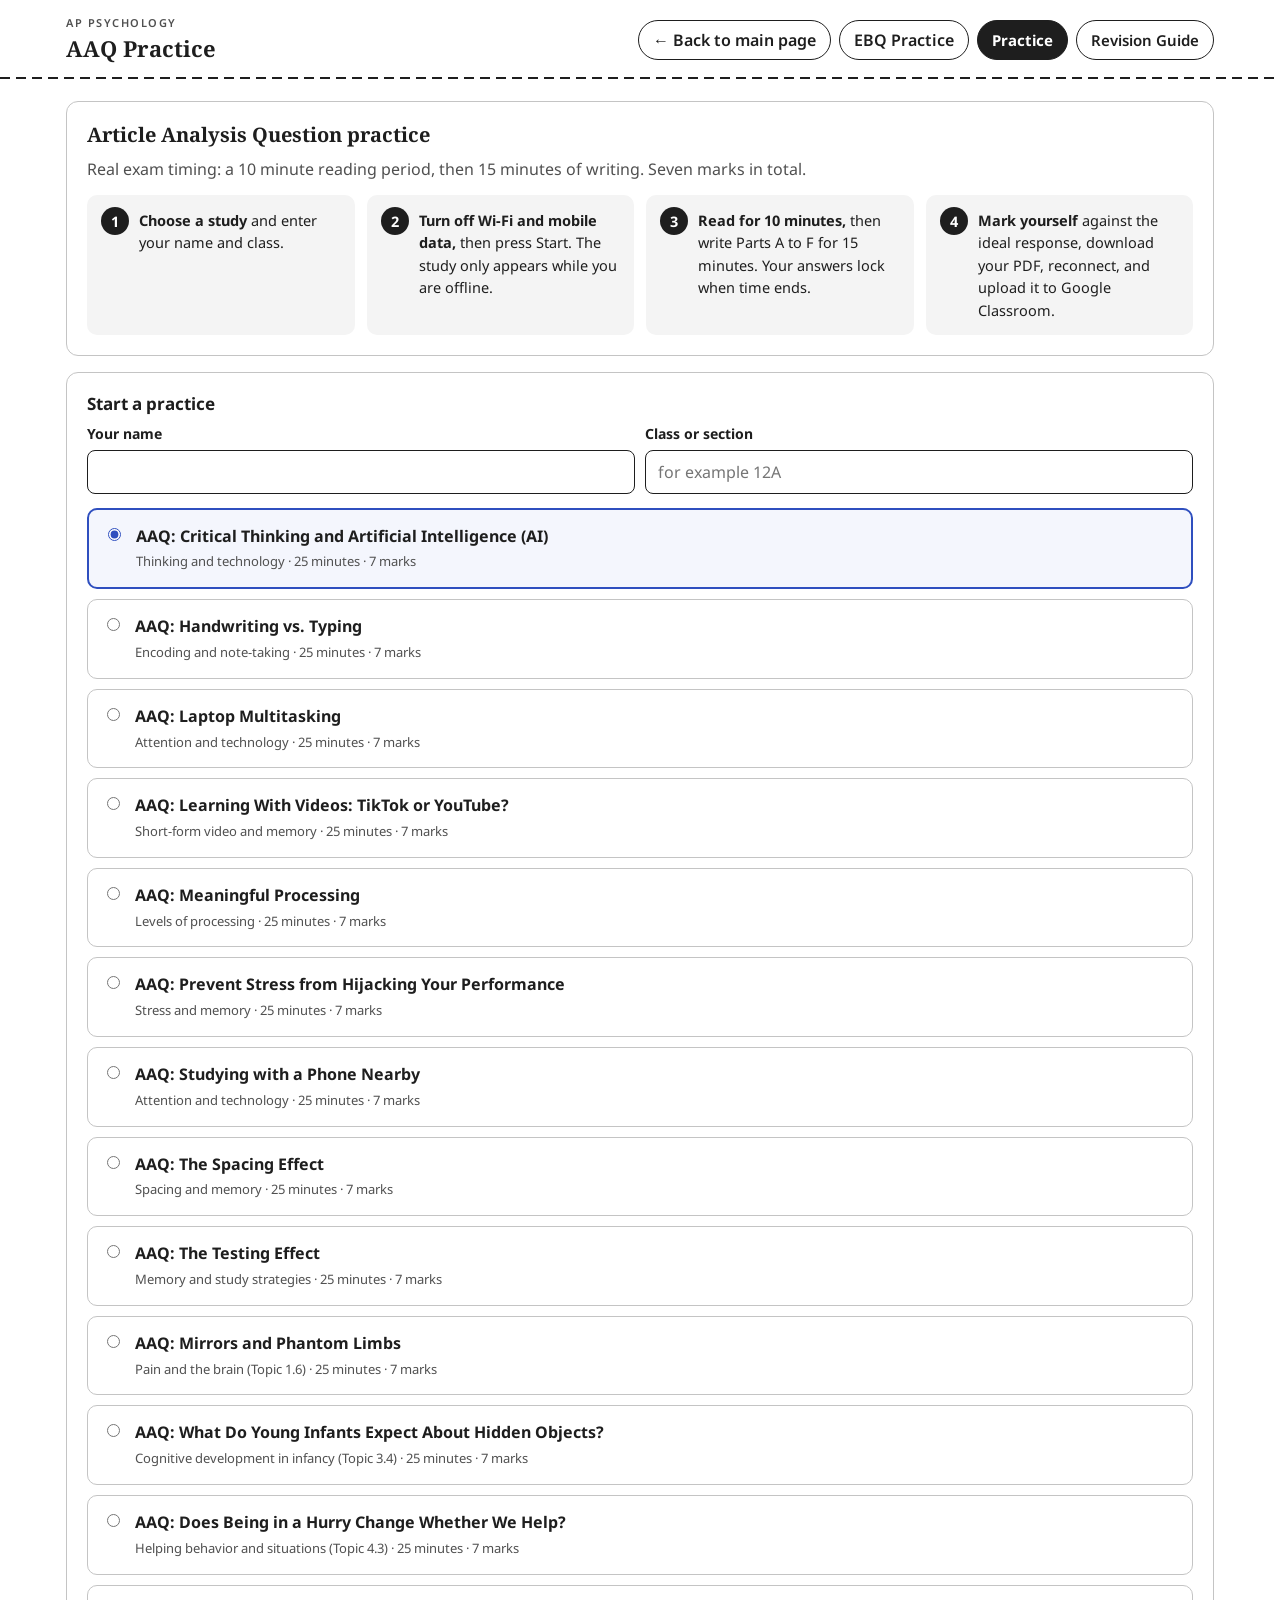
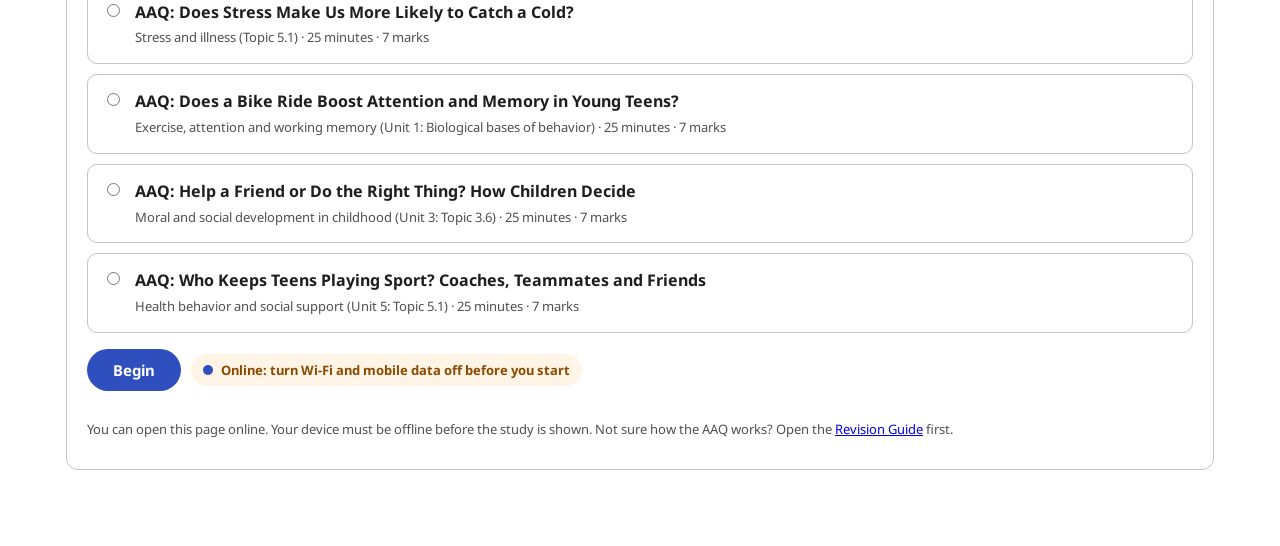
==== commit a778e65c: "Exam-style (Bluebook-like) look for the AAQ and EBQ practice pages - New shared frq-exam.css, loaded" ====
--- a/aaq_practice.html
+++ b/aaq_practice.html
@@ -180,6 +180,10 @@
 }
 @media(prefers-reduced-motion:reduce){*{transition:none !important;animation:none !important}}
 </style>
+<link rel="preconnect" href="https://fonts.googleapis.com">
+<link rel="preconnect" href="https://fonts.gstatic.com" crossorigin>
+<link href="https://fonts.googleapis.com/css2?family=Noto+Sans:wght@400;500;600;700&family=Noto+Serif:wght@400;700&display=swap" rel="stylesheet">
+<link rel="stylesheet" href="frq-exam.css">
 </head>
 <body>
 
@@ -649,12 +653,13 @@
 function buildTestBar(){
   const st = studyById(S.studyId);
   $("testBarHost").innerHTML =
-    '<div class="testbar"><div class="wrap">' +
-      '<div class="ttl">AAQ: ' + esc(st.title) + '</div>' +
-      '<div class="tools"><span class="phase" id="phaseChip">Reading period</span>' +
-      '<span class="timer" id="timer" role="timer" aria-label="Time remaining">00:00</span></div>' +
-    '</div></div>' +
+    '<div class="testbar"><div class="tb-grid">' +
+      '<div class="tb-left"><div class="ttl">AAQ: ' + esc(st.title) + '</div><span class="phase" id="phaseChip">Reading period</span></div>' +
+      '<div class="tb-mid"><span class="timer" id="timer" role="timer" aria-label="Time remaining">00:00</span><button class="tb-hide" id="tbHide" type="button">Hide</button></div>' +
+      '<div class="tb-right"></div>' +
+    '</div></div><div class="bb-dash"></div>' +
     '<div class="notice-bar" id="noticeBar" role="alert"></div>';
+  const hb = $("tbHide"); if(hb) hb.addEventListener("click", function(){ const tm = $("timer"); tm.classList.toggle("hidden-time"); this.textContent = tm.classList.contains("hidden-time") ? "Show" : "Hide"; });
 }
 
 function applyPhaseUI(){
--- a/frq-exam.css
+++ b/frq-exam.css
@@ -0,0 +1,111 @@
+/* =====================================================================
+   Exam-style (Bluebook-like) look for the AAQ and EBQ practice pages.
+   Loaded after each page's own styles. Layout follows the digital AP
+   free-response screen: header with the timer, the source on the left,
+   questions and response boxes on the right, Back/Next-style bottom bar.
+   ===================================================================== */
+:root{--navy:#1e1e1e;--blue:#2f4fbf;--blue-soft:#eef1f8;--orange:#2f4fbf;--orange-text:#8a4b00;--orange-soft:#fff4e5;
+  --ink:#1e1e1e;--muted:#505050;--line:#c4c4c4;--bg:#fff;--green:#1e6e34;--green-soft:#e5f3e9;}
+body{font-family:'Noto Sans',Arial,sans-serif;background:#fff;color:#1e1e1e;}
+h1,h2,h3,h4{color:#1e1e1e;}
+:focus-visible{outline:3px solid #2f4fbf;}
+.bb-dash{height:2px;background:repeating-linear-gradient(90deg,#1e1e1e 0 10px,transparent 10px 16px);}
+
+/* site header */
+.site-head{background:#fff;color:#1e1e1e;background-image:repeating-linear-gradient(90deg,#1e1e1e 0 10px,transparent 10px 16px);background-size:100% 2px;background-repeat:no-repeat;background-position:bottom;}
+.brand .eyebrow{color:#505050;font-weight:600;}
+.brand .name{font-family:'Noto Serif',Georgia,serif;font-size:22px;}
+.nav button,.nav a.navlink{color:#1e1e1e;background:#fff;border:1.5px solid #1e1e1e;border-radius:999px;font-weight:600;}
+.nav button:hover:not(.active),.nav a.navlink:hover,.nav a.navlink:focus-visible{background:#f2f2f2;color:#1e1e1e;}
+.nav button.active{background:#1e1e1e;color:#fff;border-color:#1e1e1e;}
+
+/* cards, buttons, form */
+.card{border:1.5px solid #c4c4c4;border-radius:12px;}
+.card h2,#homeH,#guideH{font-family:'Noto Serif',Georgia,serif;}
+.btn{border-radius:999px;background:#2f4fbf;font-weight:700;padding:11px 26px;}
+.btn:hover:not(:disabled){background:#233c94;}
+.btn.orange{background:#2f4fbf;} .btn.orange:hover:not(:disabled){background:#233c94;}
+.btn.ghost{background:#fff;color:#2f4fbf;border:1.5px solid #2f4fbf;}
+.btn.ghost:hover:not(:disabled){background:#e8edfb;}
+.steps li{background:#f4f4f4;}
+.steps li::before{background:#1e1e1e;}
+.field input{border:1.5px solid #1e1e1e;border-radius:8px;}
+.study-opt{border:1.5px solid #c4c4c4;}
+.study-opt:hover{border-color:#1e1e1e;}
+.study-opt.sel{border:2px solid #2f4fbf;background:#f4f6fd;}
+.study-opt .t{color:#1e1e1e;}
+.study-opt input{accent-color:#2f4fbf;}
+.notice{border-left-color:#8a4b00;}
+.notice.blue{border-left-color:#2f4fbf;background:#f4f6fd;}
+
+/* exam header (timer bar) */
+#testBarHost{background:#fff;}
+.testbar{background:#fff;color:#1e1e1e;box-shadow:none;}
+.tb-grid{display:grid;grid-template-columns:1fr auto 1fr;align-items:center;gap:12px;padding:10px 22px 12px;}
+.tb-left{display:flex;flex-direction:column;gap:4px;align-items:flex-start;min-width:0;}
+.testbar .ttl{font-weight:700;font-size:16px;max-width:52ch;}
+.phase{background:#1e1e1e;color:#fff;font-weight:700;letter-spacing:.06em;}
+.phase.write{background:#2f4fbf;color:#fff;}
+.tb-mid{display:flex;flex-direction:column;align-items:center;gap:3px;}
+.timer{font-family:'Noto Sans',Arial,sans-serif;font-size:21px;font-weight:700;letter-spacing:.04em;min-width:0;text-align:center;font-variant-numeric:tabular-nums;color:#1e1e1e;}
+.timer.warn{color:#b3261e;} .timer.crit{color:#b3261e;}
+.timer.hidden-time:not(.warn):not(.crit){visibility:hidden;}
+.tb-hide{font:600 12px 'Noto Sans',Arial,sans-serif;border:1.2px solid #1e1e1e;border-radius:999px;background:#fff;padding:2px 12px;cursor:pointer;color:#1e1e1e;}
+.notice-bar{background:#fbe9e7;color:#b3261e;}
+
+/* split screen: source left, questions right */
+#screen-test .test-grid{margin-top:0;gap:0;}
+@media(min-width:960px){
+  main:has(#screen-test.active){padding-top:0;}
+  #screen-test .test-grid{grid-template-columns:minmax(0,1fr) minmax(0,1fr);}
+  #screen-test .study-panel{top:84px;height:calc(100vh - 150px);max-height:none;border-right:8px solid #d6d6d6;}
+  #questionPanel{padding:22px 0 10px 28px;}
+}
+.study-panel{border:0;border-radius:0;padding:22px 28px 20px 4px;font-family:'Noto Serif',Georgia,serif;font-size:16px;line-height:1.7;background:#fff;}
+.study-panel h2{font-family:'Noto Serif',Georgia,serif;font-size:22px;}
+.study-panel h3.sec{font-family:'Noto Sans',Arial,sans-serif;color:#505050;border-bottom:1px solid #c4c4c4;}
+.study-panel h4{font-family:'Noto Sans',Arial,sans-serif;}
+.study-panel .src{font-family:'Noto Sans',Arial,sans-serif;}
+.study-panel img{border-color:#c4c4c4;}
+.srchead{font-family:'Noto Sans',Arial,sans-serif;background:#f2f2f2 !important;border-left:5px solid #1e1e1e !important;color:#1e1e1e !important;}
+.qcard{border:0;border-radius:0;padding:0 0 18px;margin-bottom:18px;background:#fff;border-bottom:1px solid #e0e0e0;}
+.qcard .qh{display:flex;align-items:center;gap:12px;background:#f2f2f2;color:#1e1e1e;margin-bottom:10px;padding:0 10px 0 0;position:relative;}
+.qcard .qh::after{content:"";position:absolute;left:0;right:0;bottom:-4px;height:2px;background:repeating-linear-gradient(90deg,#1e1e1e 0 10px,transparent 10px 16px);}
+.qcard .qh span:first-child{background:#1e1e1e;color:#fff;padding:7px 12px;font-size:15px;}
+.qcard .marks{margin-left:auto;background:#fff;border:1.2px solid #1e1e1e;color:#1e1e1e;}
+.qcard p{font-family:'Noto Serif',Georgia,serif;font-size:16.5px;line-height:1.65;margin-top:14px;}
+.promptcard{border-left:0 !important;background:#fff !important;}
+.qcard textarea{border:1.5px solid #1e1e1e;border-radius:8px;font-family:'Noto Sans',Arial,sans-serif;}
+.qcard textarea:focus{outline:3px solid #e8edfb;border-color:#2f4fbf;}
+.qcard textarea:disabled{background:#f4f4f4;color:#7a7a7a;border-color:#a8a8a8;}
+#testActions{position:sticky;bottom:0;background:#fff;margin:0 !important;padding:12px 22px 14px;z-index:30;
+  background-image:repeating-linear-gradient(90deg,#1e1e1e 0 10px,transparent 10px 16px);background-size:100% 2px;background-repeat:no-repeat;background-position:top;}
+
+/* gate, modal */
+.overlay{background:rgba(20,20,20,.88);}
+.overlay.light{background:rgba(20,20,20,.5);}
+.overlay .box{border:1.5px solid #1e1e1e;}
+.overlay .box h2{font-family:'Noto Serif',Georgia,serif;}
+
+/* self-marking and guide */
+.score-sticky{background:#fff;color:#1e1e1e;background-image:repeating-linear-gradient(90deg,#1e1e1e 0 10px,transparent 10px 16px);background-size:100% 2px;background-repeat:no-repeat;background-position:bottom;}
+.score-big{font-family:'Noto Serif',Georgia,serif;}
+.rcard{border:1.5px solid #c4c4c4;}
+.rcard .rh{background:#f2f2f2;}
+.rcard .rh strong{color:#1e1e1e;}
+.col.mine{background:#fafafa;border-color:#c4c4c4;} .col.mine h4{color:#2f4fbf;}
+.mark-box{background:#fff;} .mark-box input{accent-color:#2f4fbf;}
+.partscore,.integrity b,.extra b{color:#1e1e1e;}
+.integrity div{background:#fafafa;border-color:#c4c4c4;}
+.guide details{border:1.5px solid #c4c4c4;}
+.guide summary{color:#1e1e1e;}
+.guide summary::after{color:#2f4fbf;}
+.guide th{background:#f2f2f2;color:#1e1e1e;}
+.summary-box{background:#fafafa;border-color:#c4c4c4;}
+.score-sticky .small[style]{color:#505050 !important;font-weight:600;}
+@media(max-width:700px){
+  .tb-grid{grid-template-columns:1fr auto;padding:8px 12px 10px;}
+  .tb-right{display:none;}
+  .testbar .ttl{font-size:14px;}
+  #testActions{padding:10px 12px;}
+}
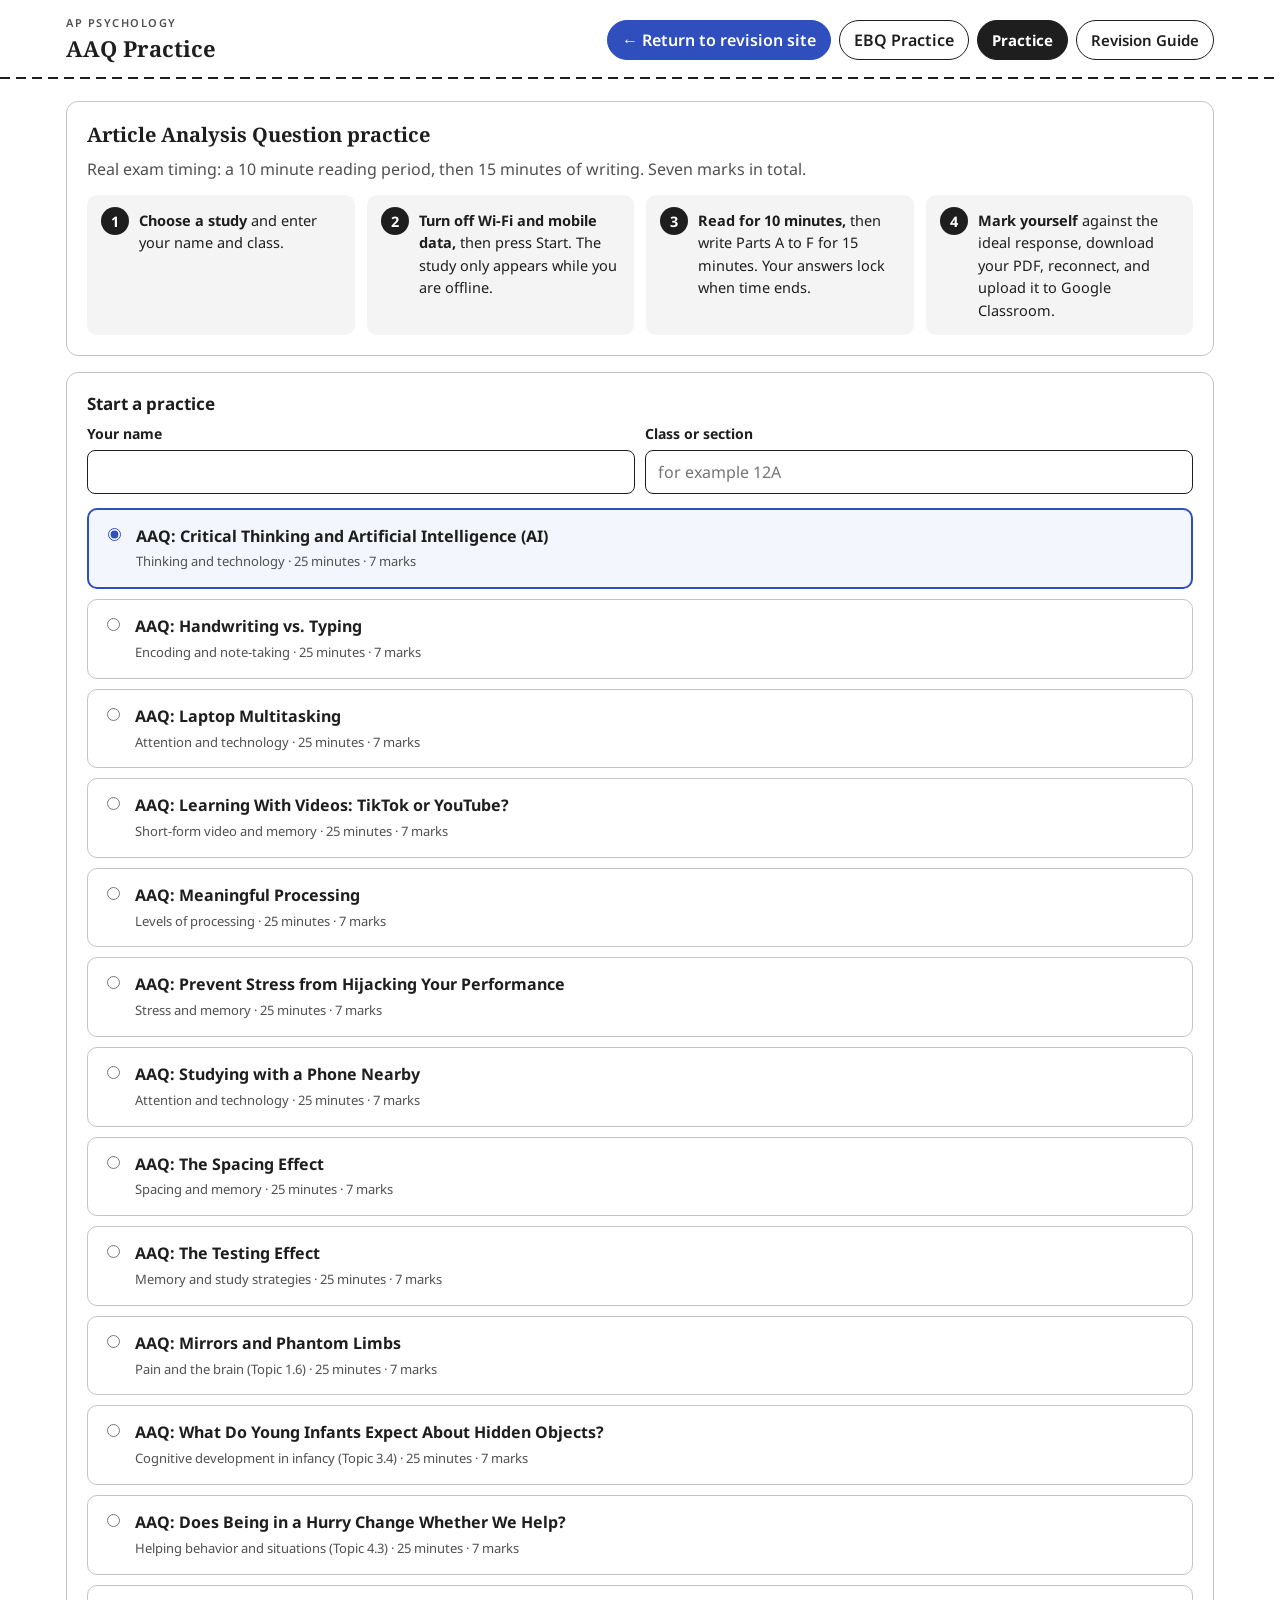
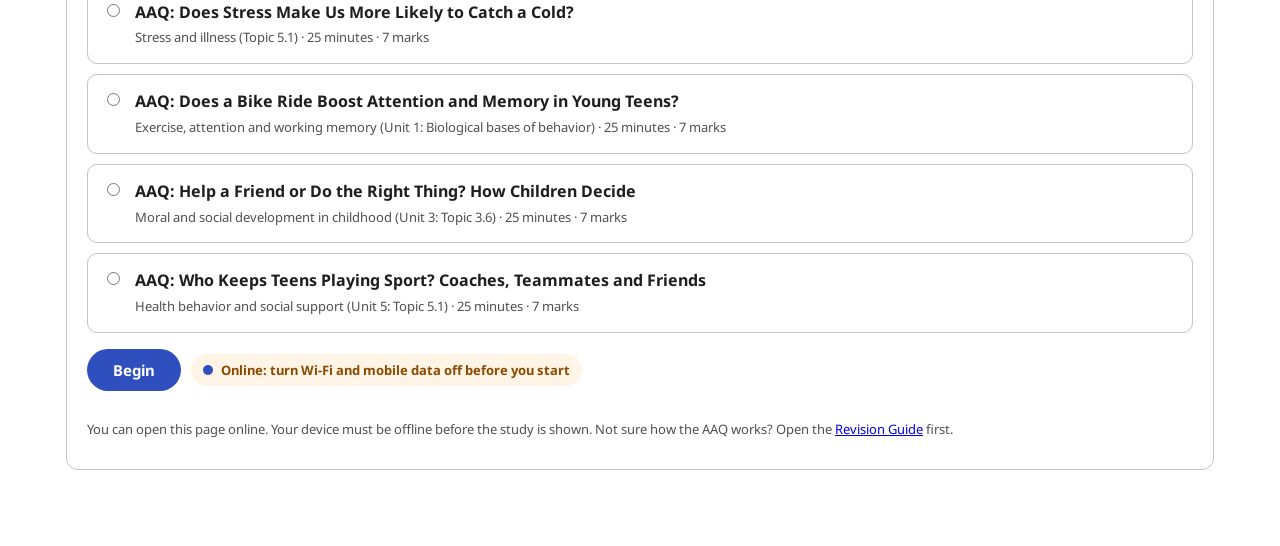
==== commit afa22211: "AAQ and EBQ: "Return to revision site" button - The header link back to the revision site home is no" ====
--- a/aaq_practice.html
+++ b/aaq_practice.html
@@ -191,7 +191,7 @@
   <div class="wrap">
     <div class="brand"><span class="eyebrow">AP Psychology</span><span class="name">AAQ Practice</span></div>
     <nav class="nav" id="mainNav" aria-label="Main">
-      <a class="navlink" id="navMain" href="index.html">&larr; Back to main page</a>
+      <a class="navlink nav-return" id="navMain" href="index.html">&larr; Return to revision site</a>
       <a class="navlink" id="navEBQ" href="ebq_practice.html">EBQ Practice</a>
       <button id="navPractice" class="active" type="button">Practice</button>
       <button id="navGuide" type="button">Revision Guide</button>
--- a/frq-exam.css
+++ b/frq-exam.css
@@ -109,3 +109,7 @@
   .testbar .ttl{font-size:14px;}
   #testActions{padding:10px 12px;}
 }
+.nav a.navlink.nav-return{background:#2f4fbf;border-color:#2f4fbf;color:#fff;}
+.nav a.navlink.nav-return:hover,.nav a.navlink.nav-return:focus-visible{background:#233c94;border-color:#233c94;color:#fff;}
+.nav{flex-wrap:wrap;}
+.nav button,.nav a.navlink{white-space:nowrap;}
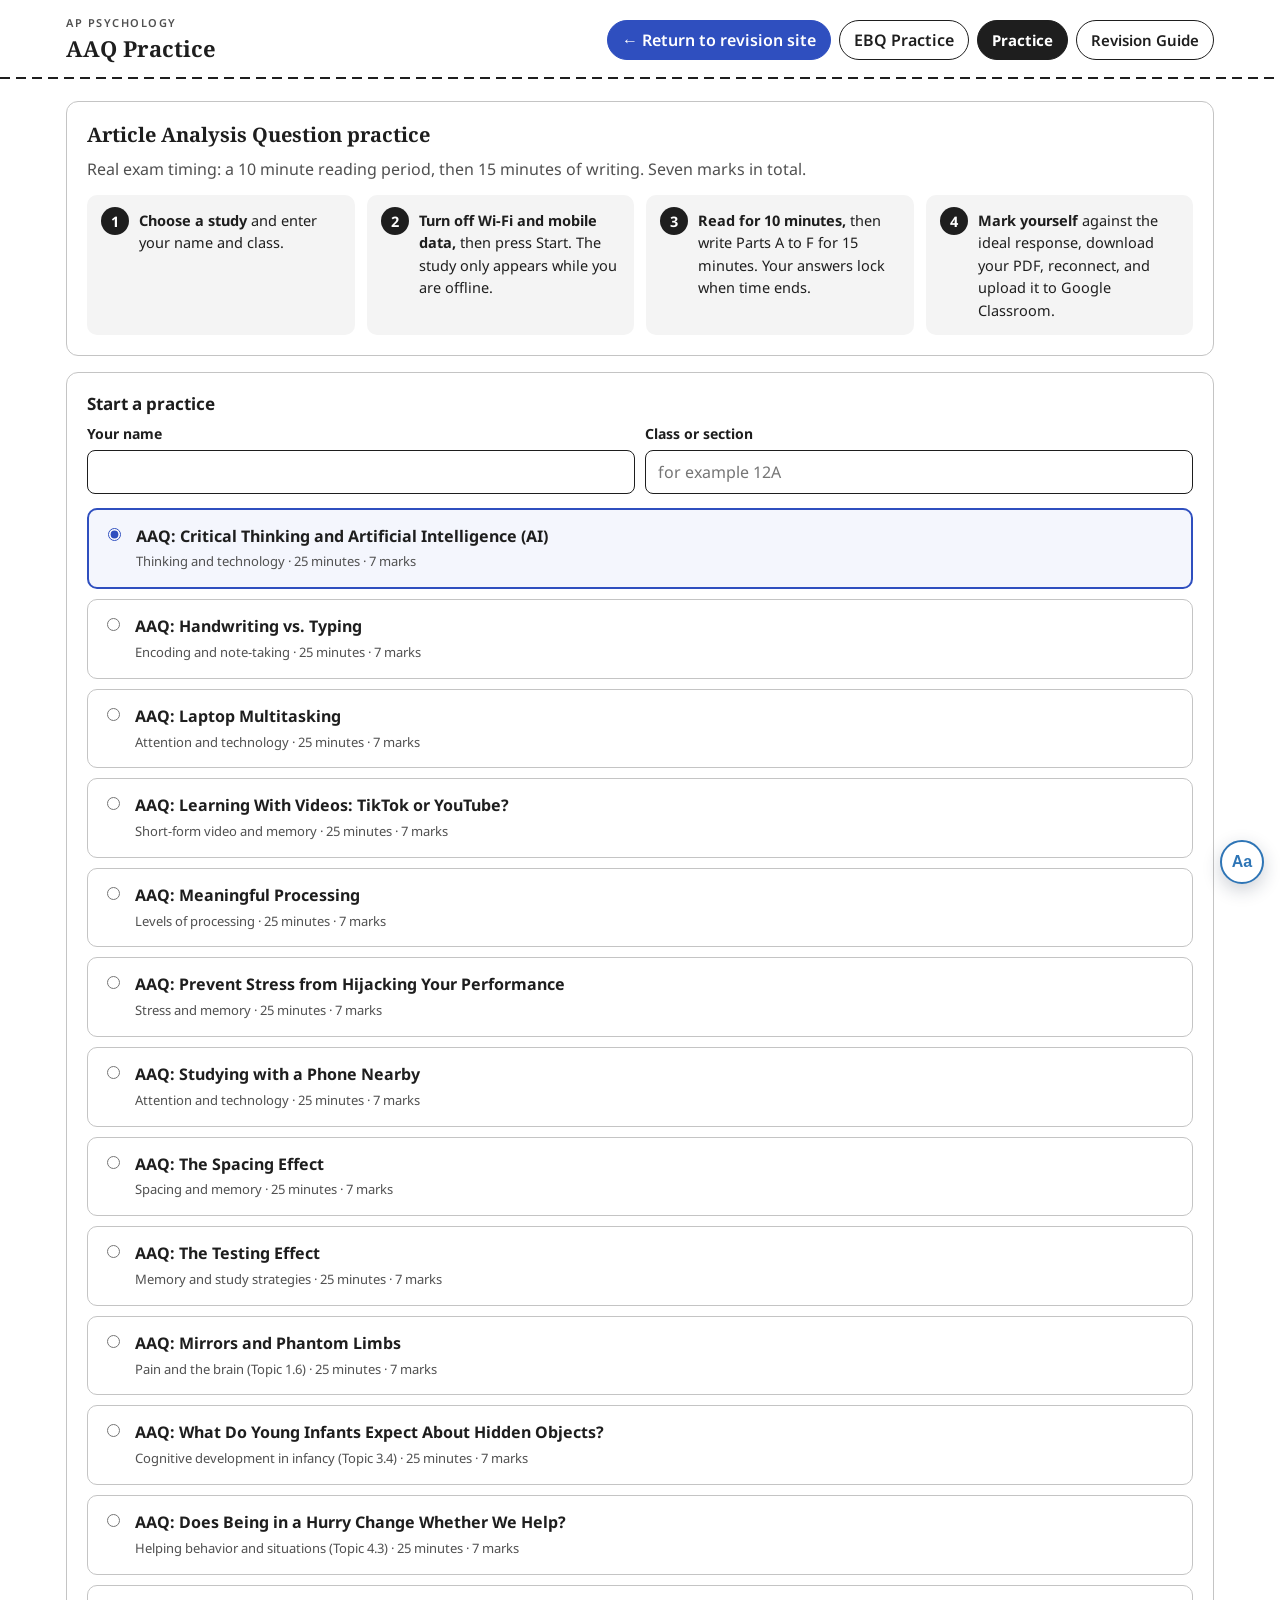
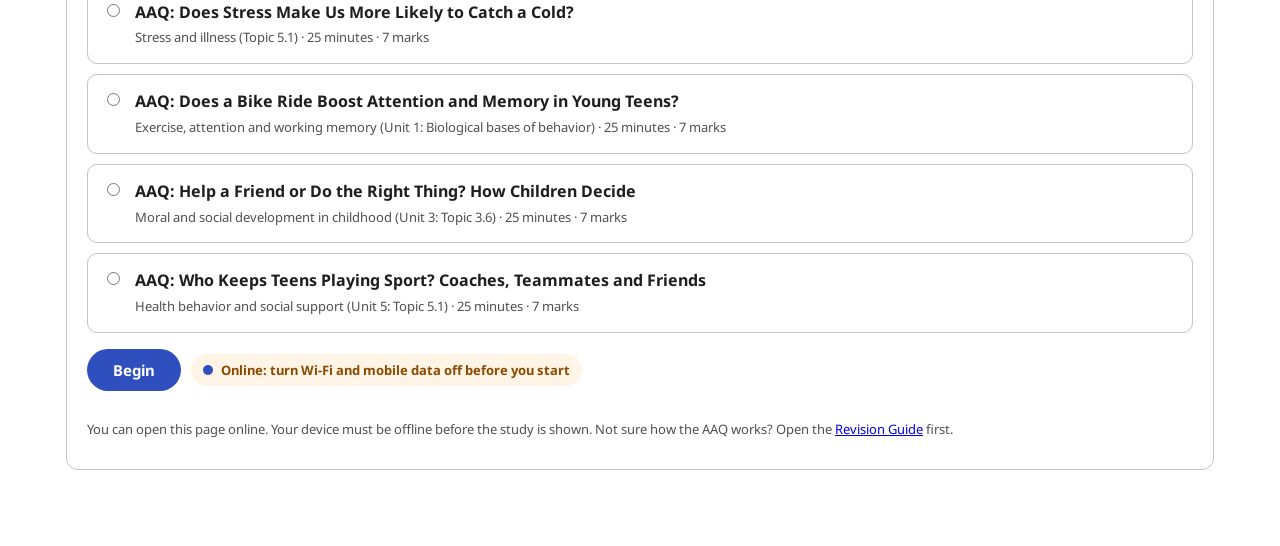
==== commit 1a9e3feb: "Publish from private source psych4everybody/psych-revision-src@7bcd813ae8a6fe737d01e40d68edfd7f7a0ad" ====
--- a/aaq_practice.html
+++ b/aaq_practice.html
@@ -184,6 +184,7 @@
 <link rel="preconnect" href="https://fonts.gstatic.com" crossorigin>
 <link href="https://fonts.googleapis.com/css2?family=Noto+Sans:wght@400;500;600;700&family=Noto+Serif:wght@400;700&display=swap" rel="stylesheet">
 <link rel="stylesheet" href="frq-exam.css">
+<script src="settings.js"></script>
 </head>
 <body>
 
@@ -1020,5 +1021,6 @@
 renderResume();
 setInterval(() => { updateConn(); if(gateMode === "start") updateGate(); }, 1000);
 </script>
+<script src="sleep-nudge.js" defer></script>
 </body>
 </html>
